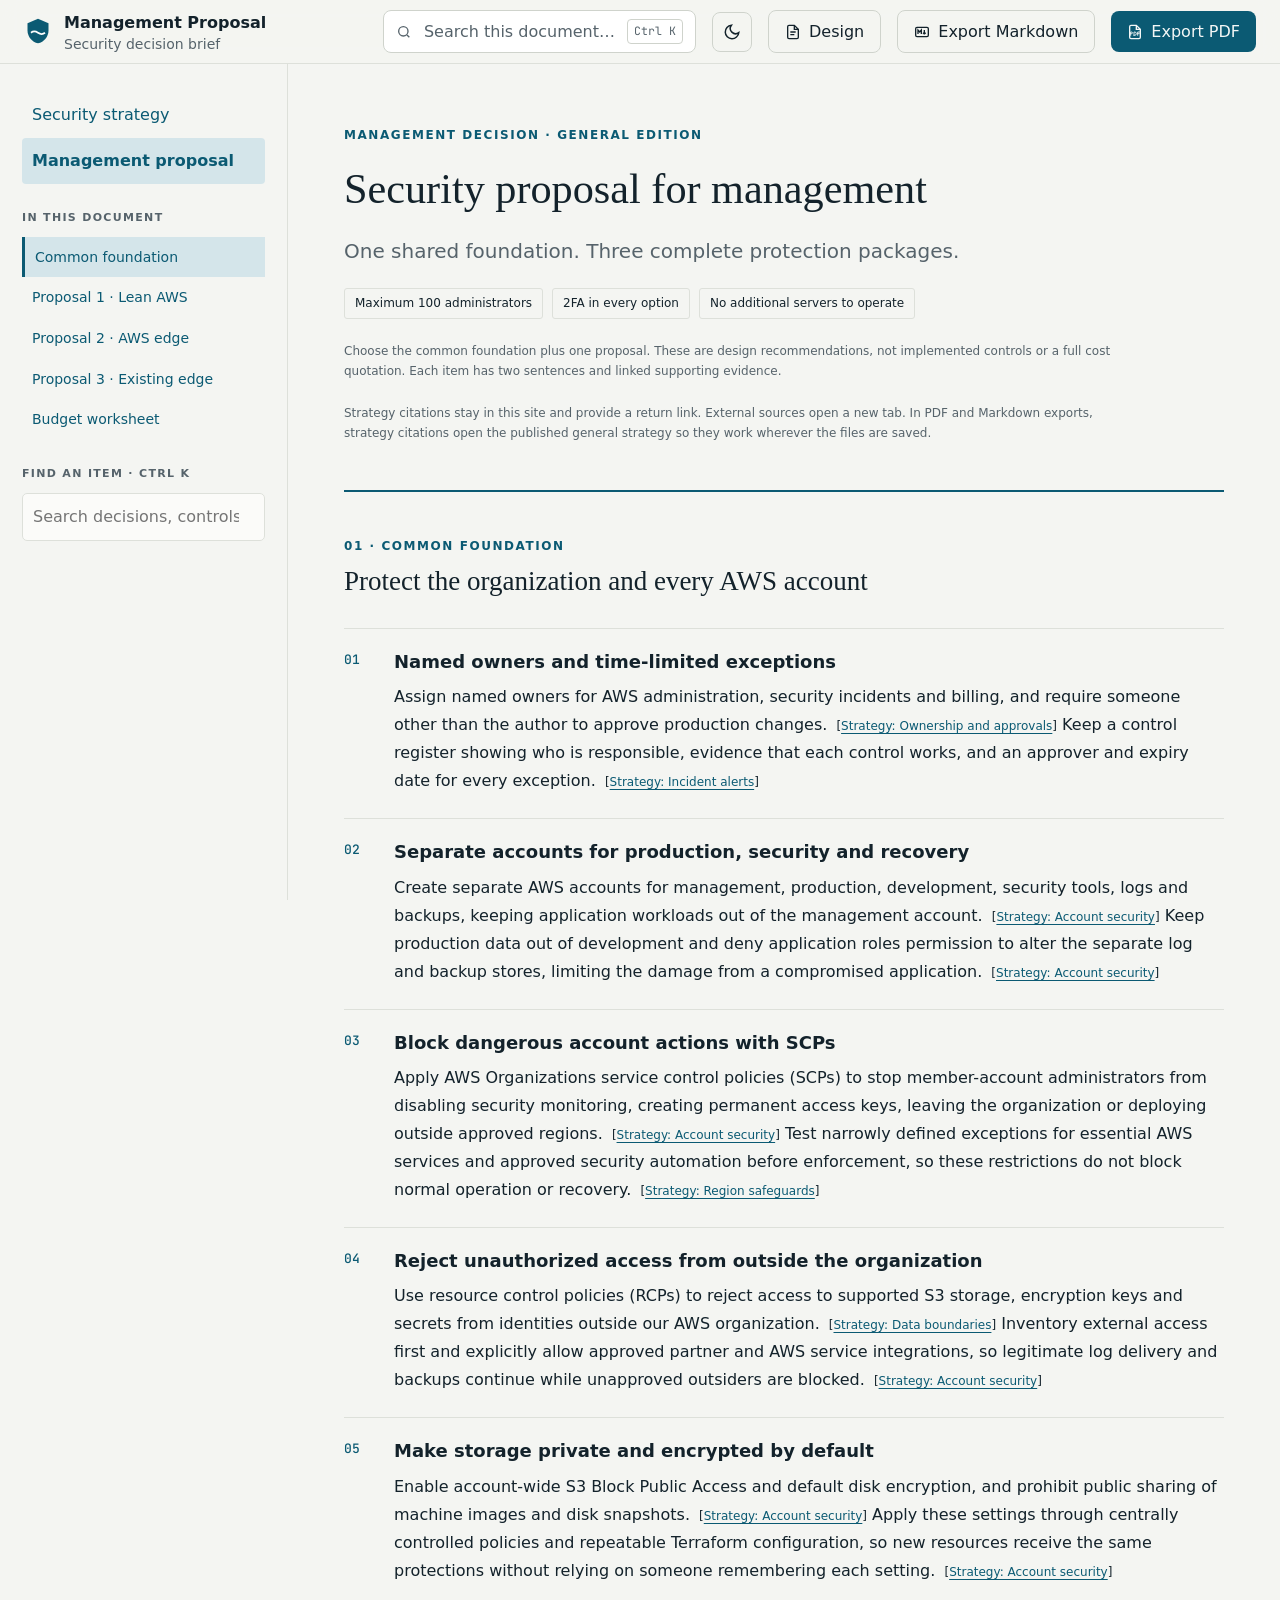
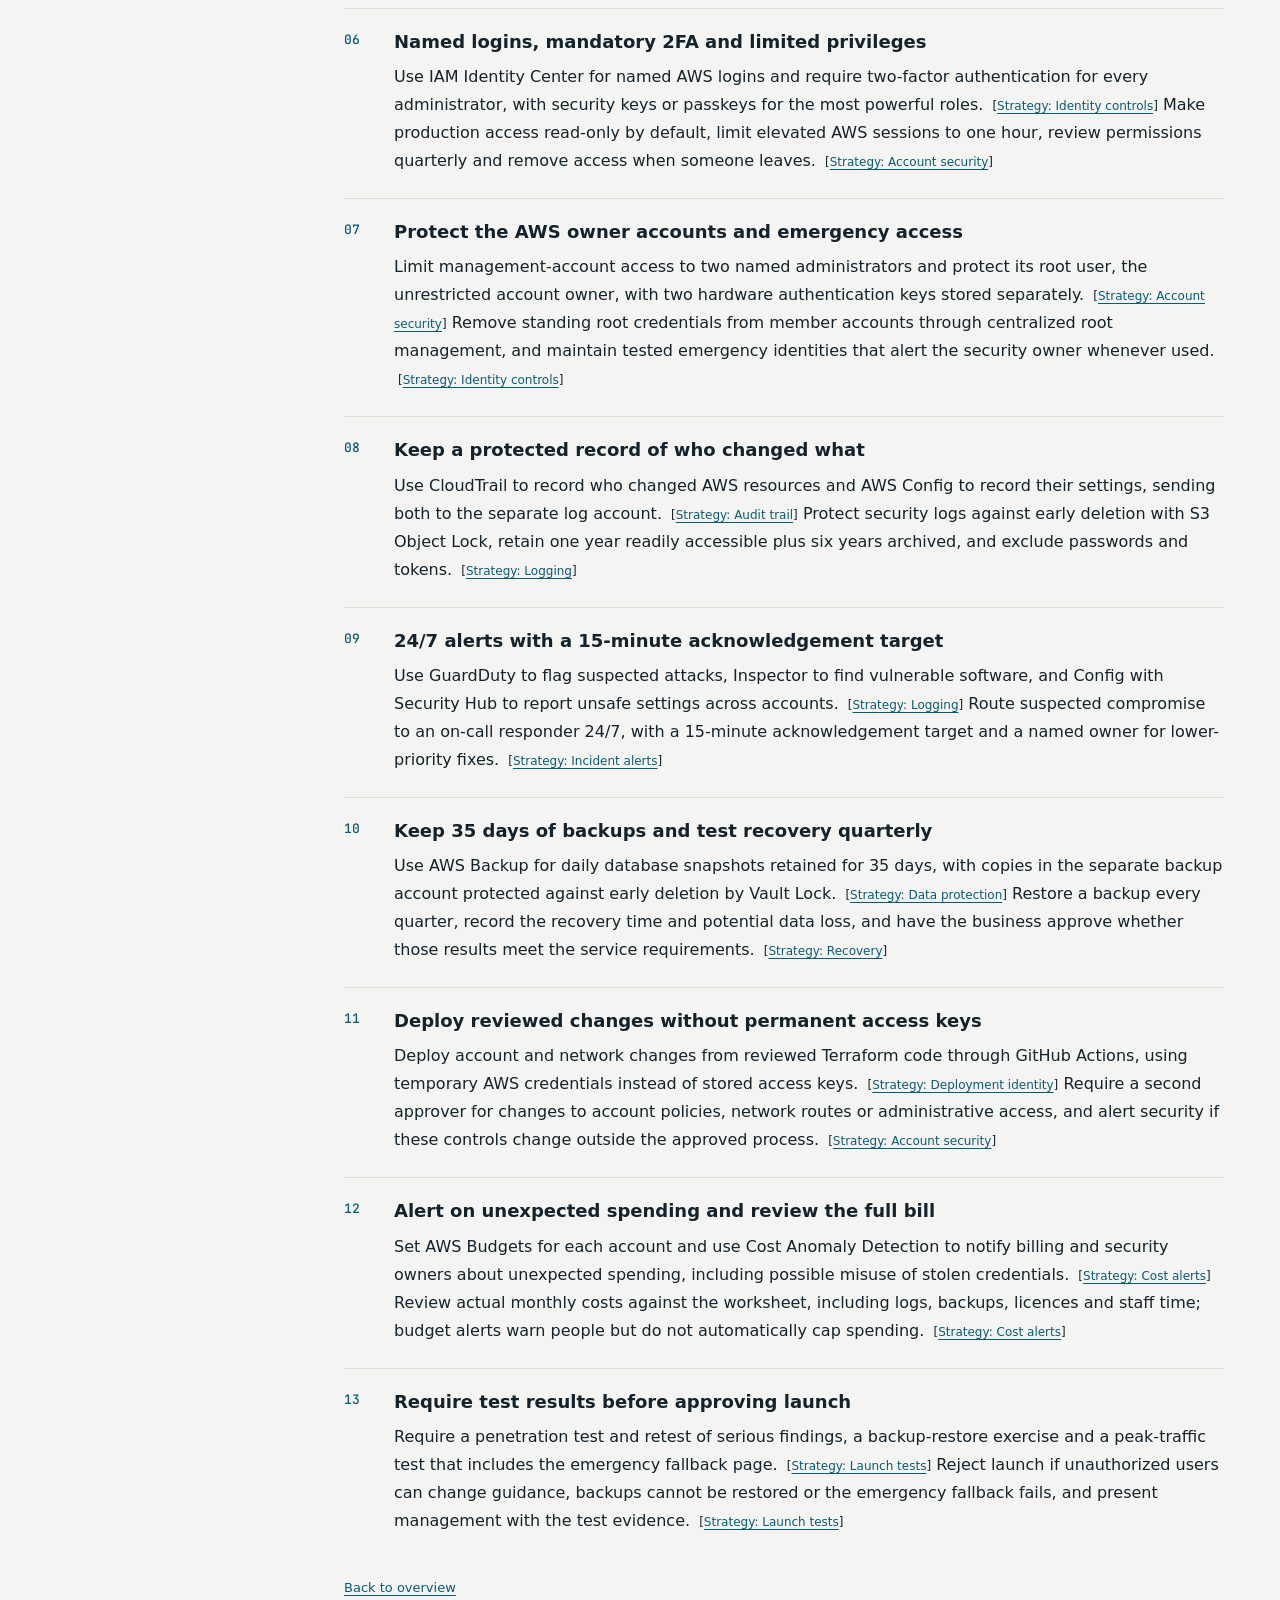
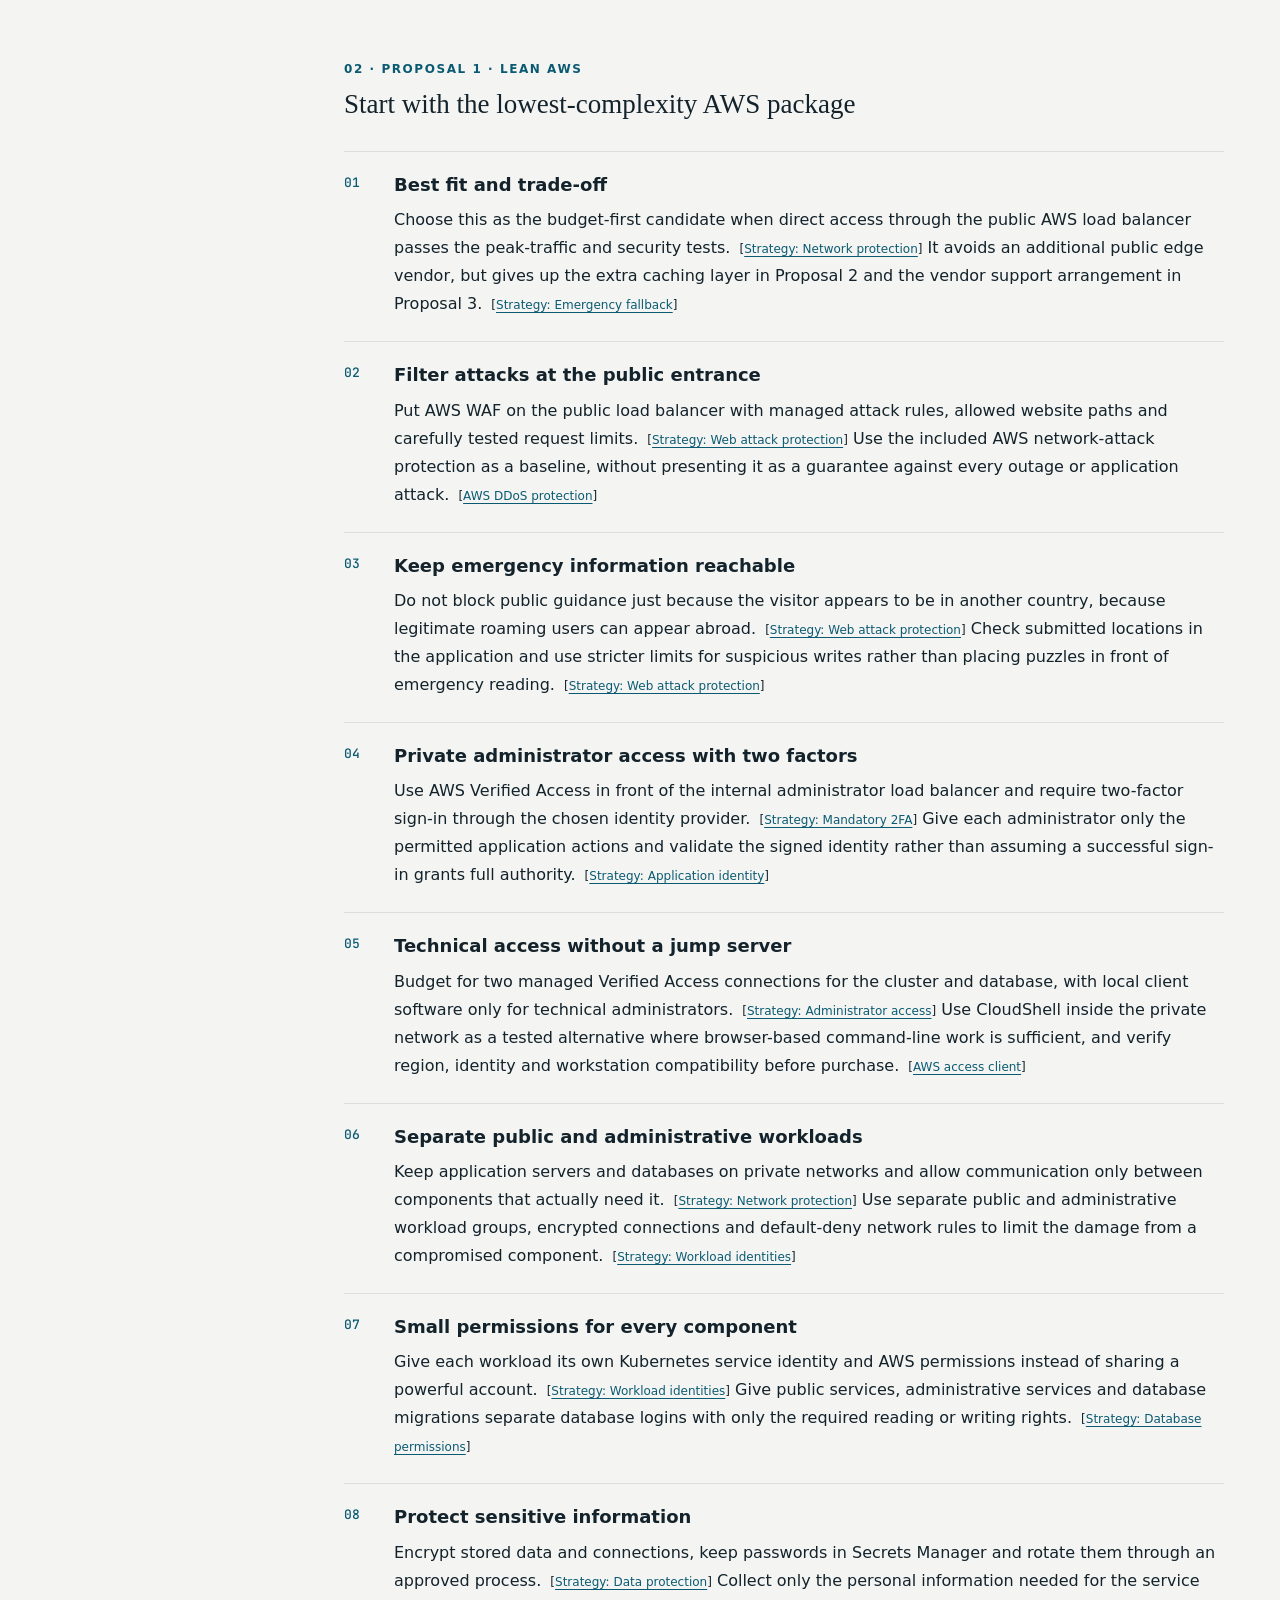
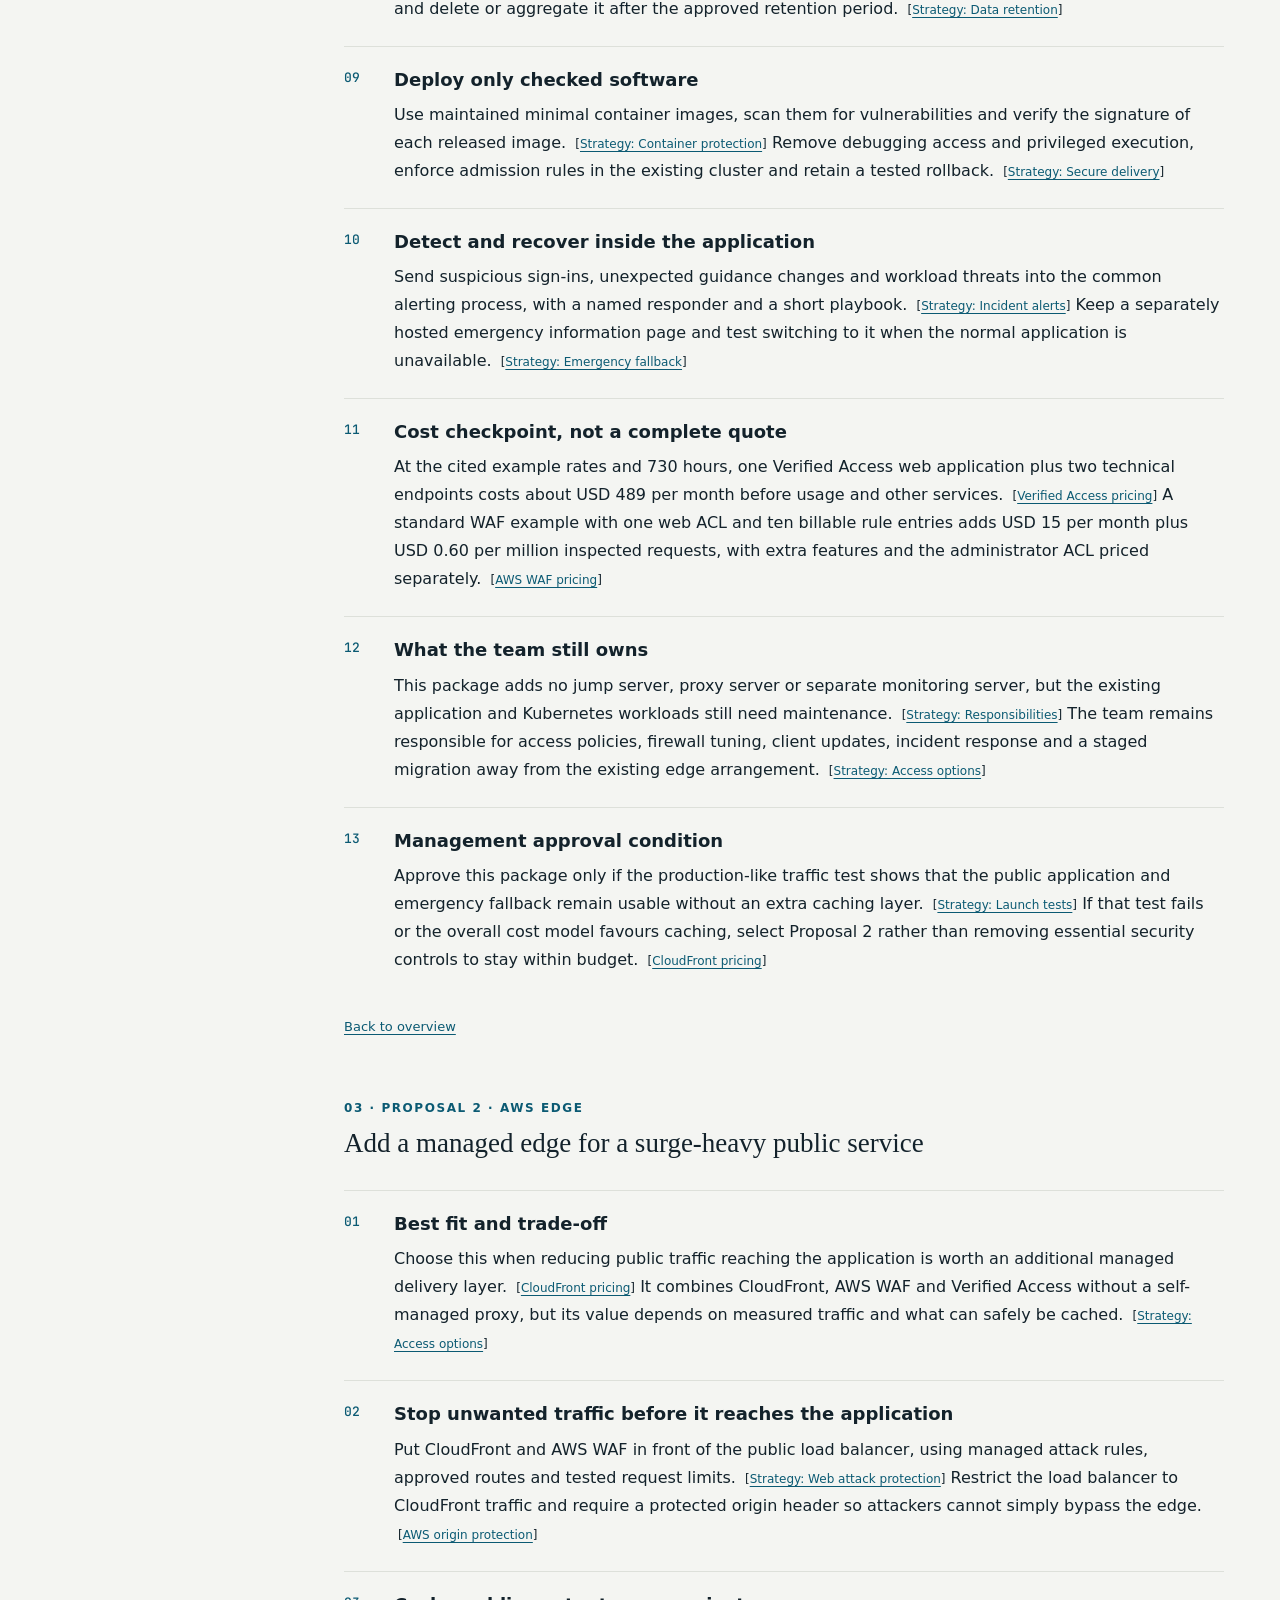
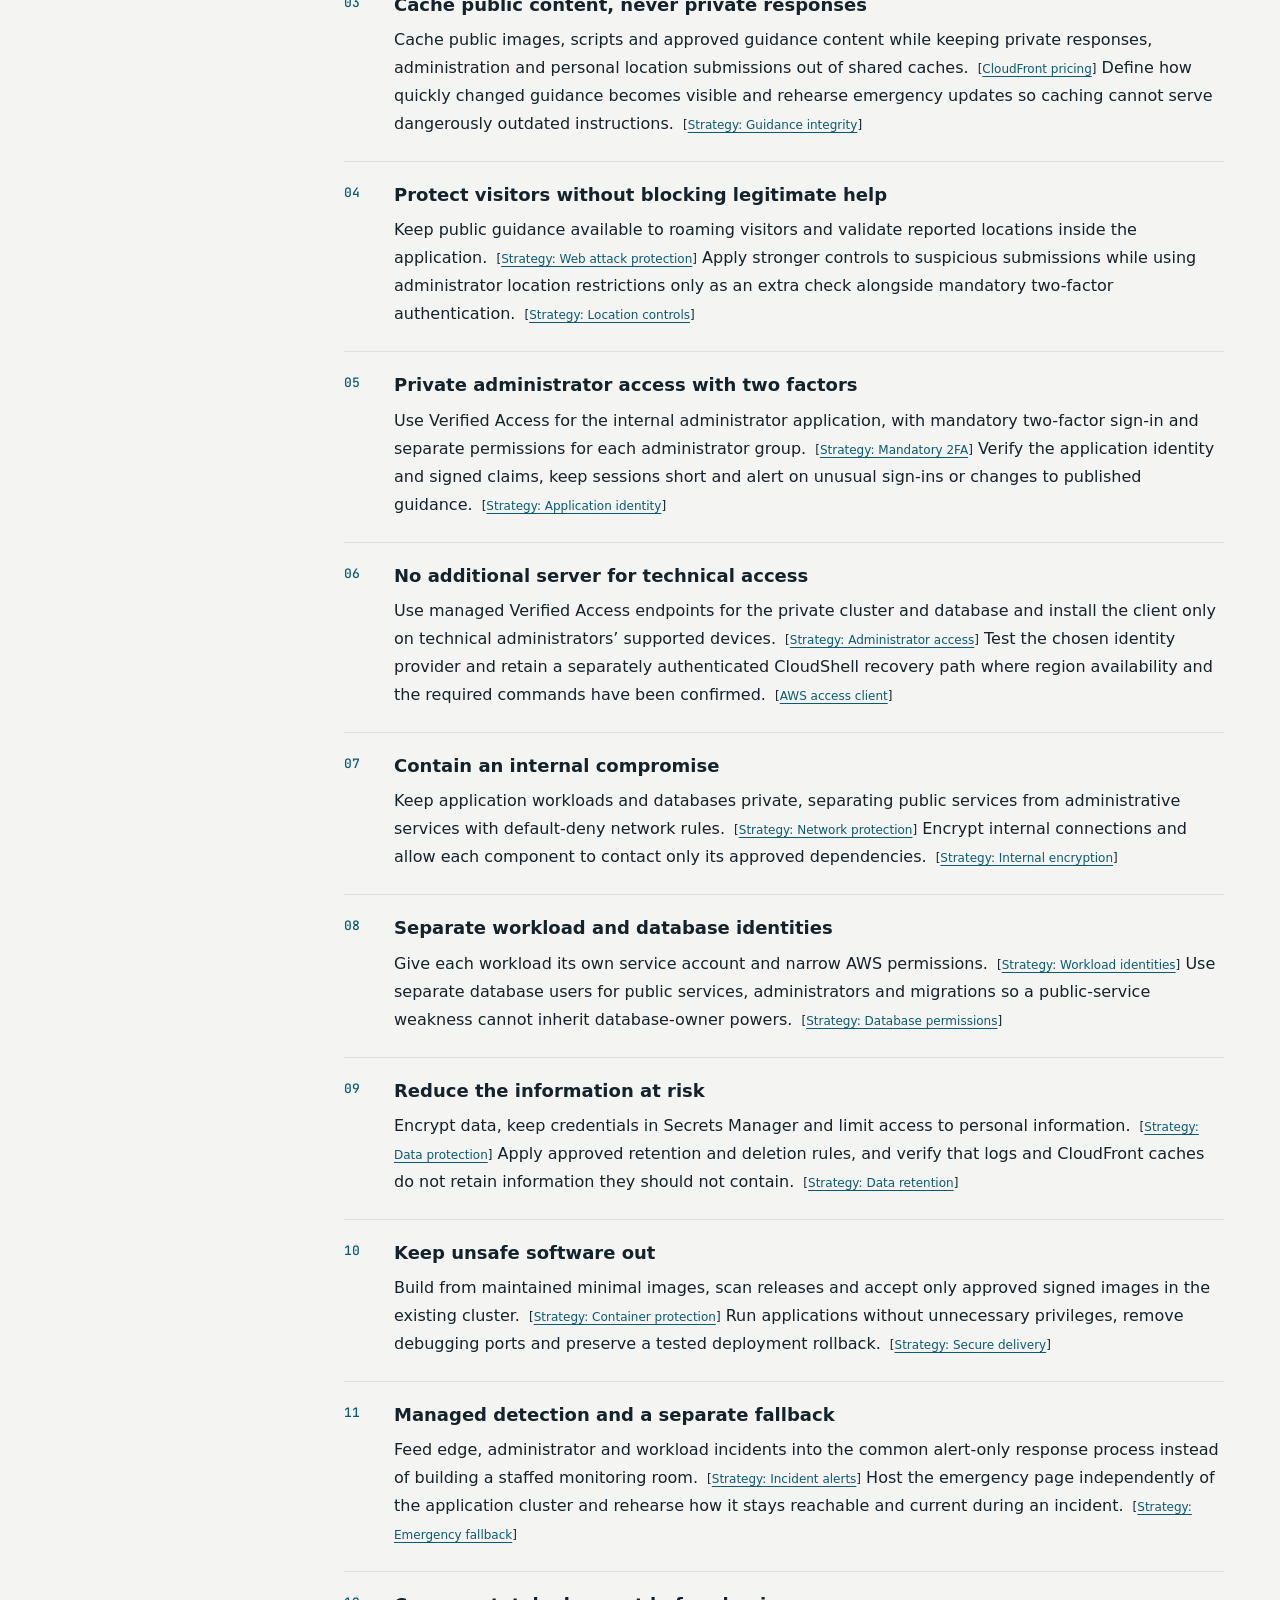
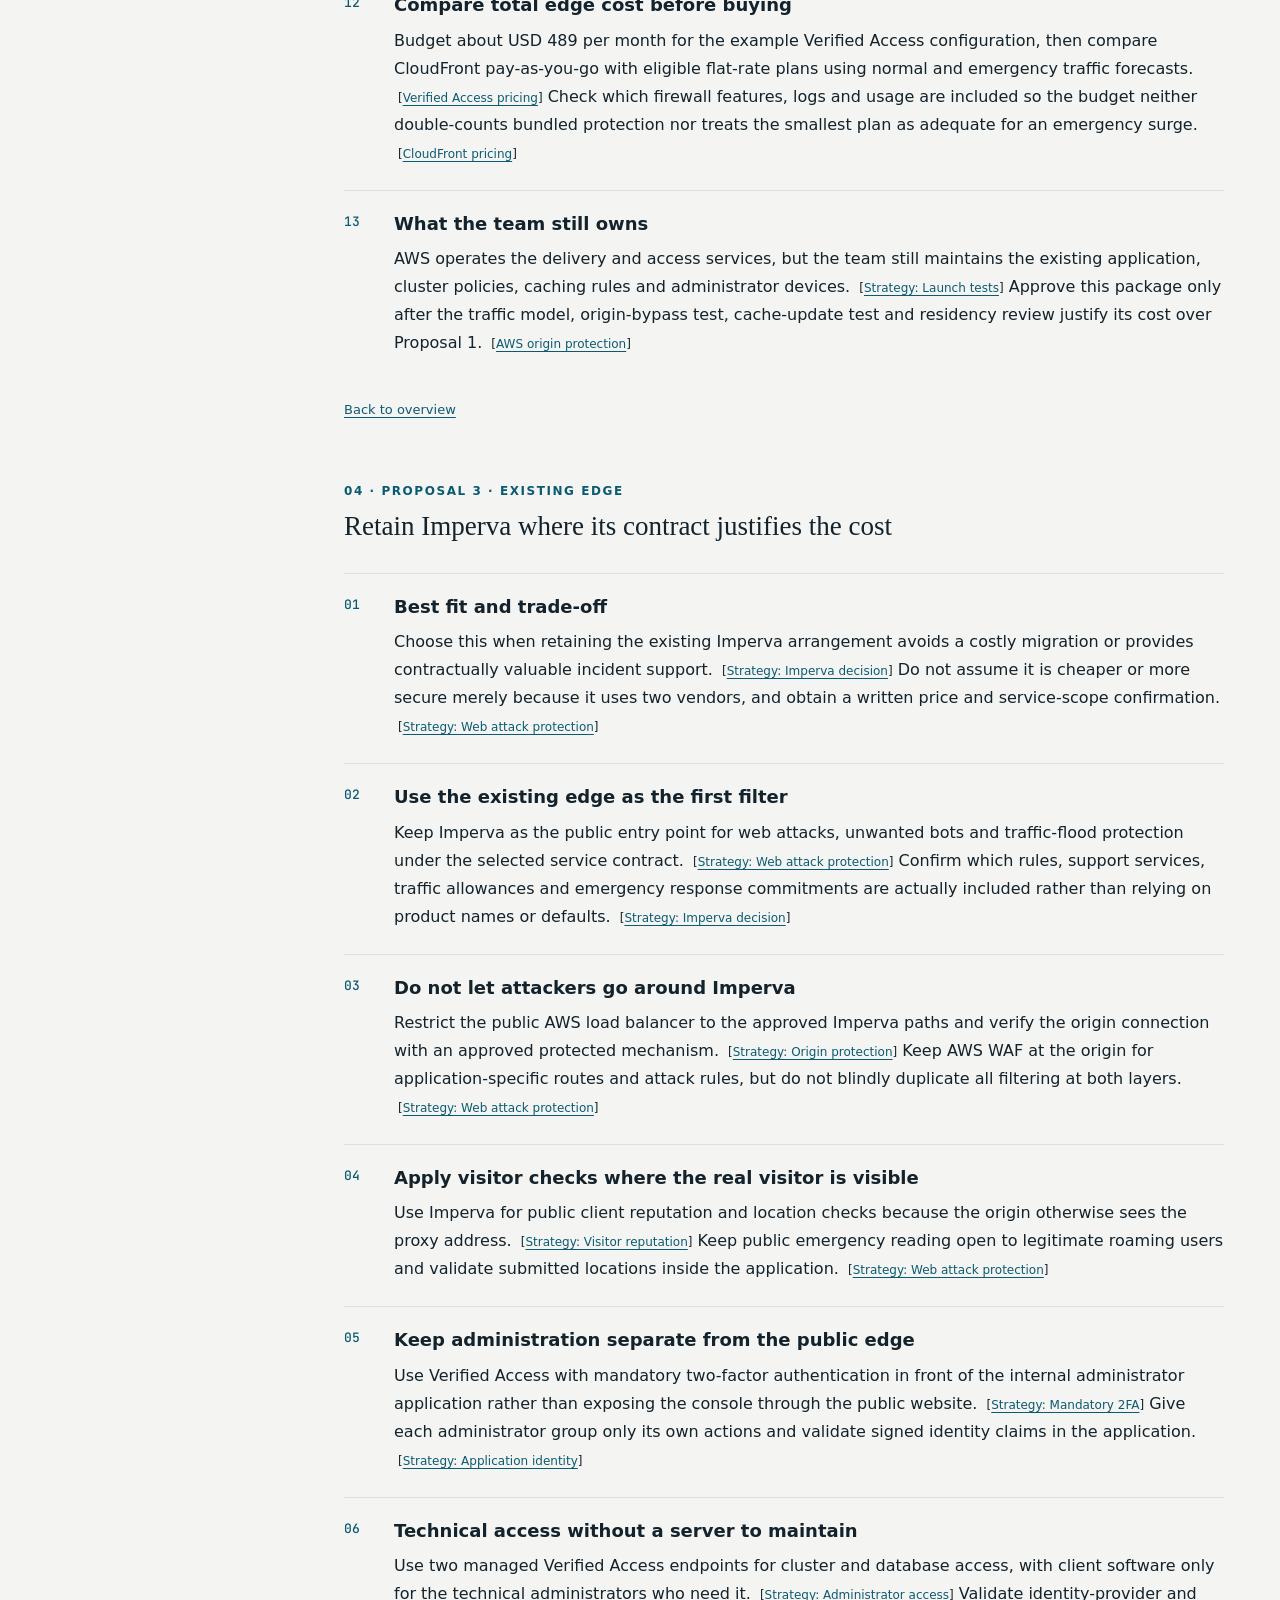
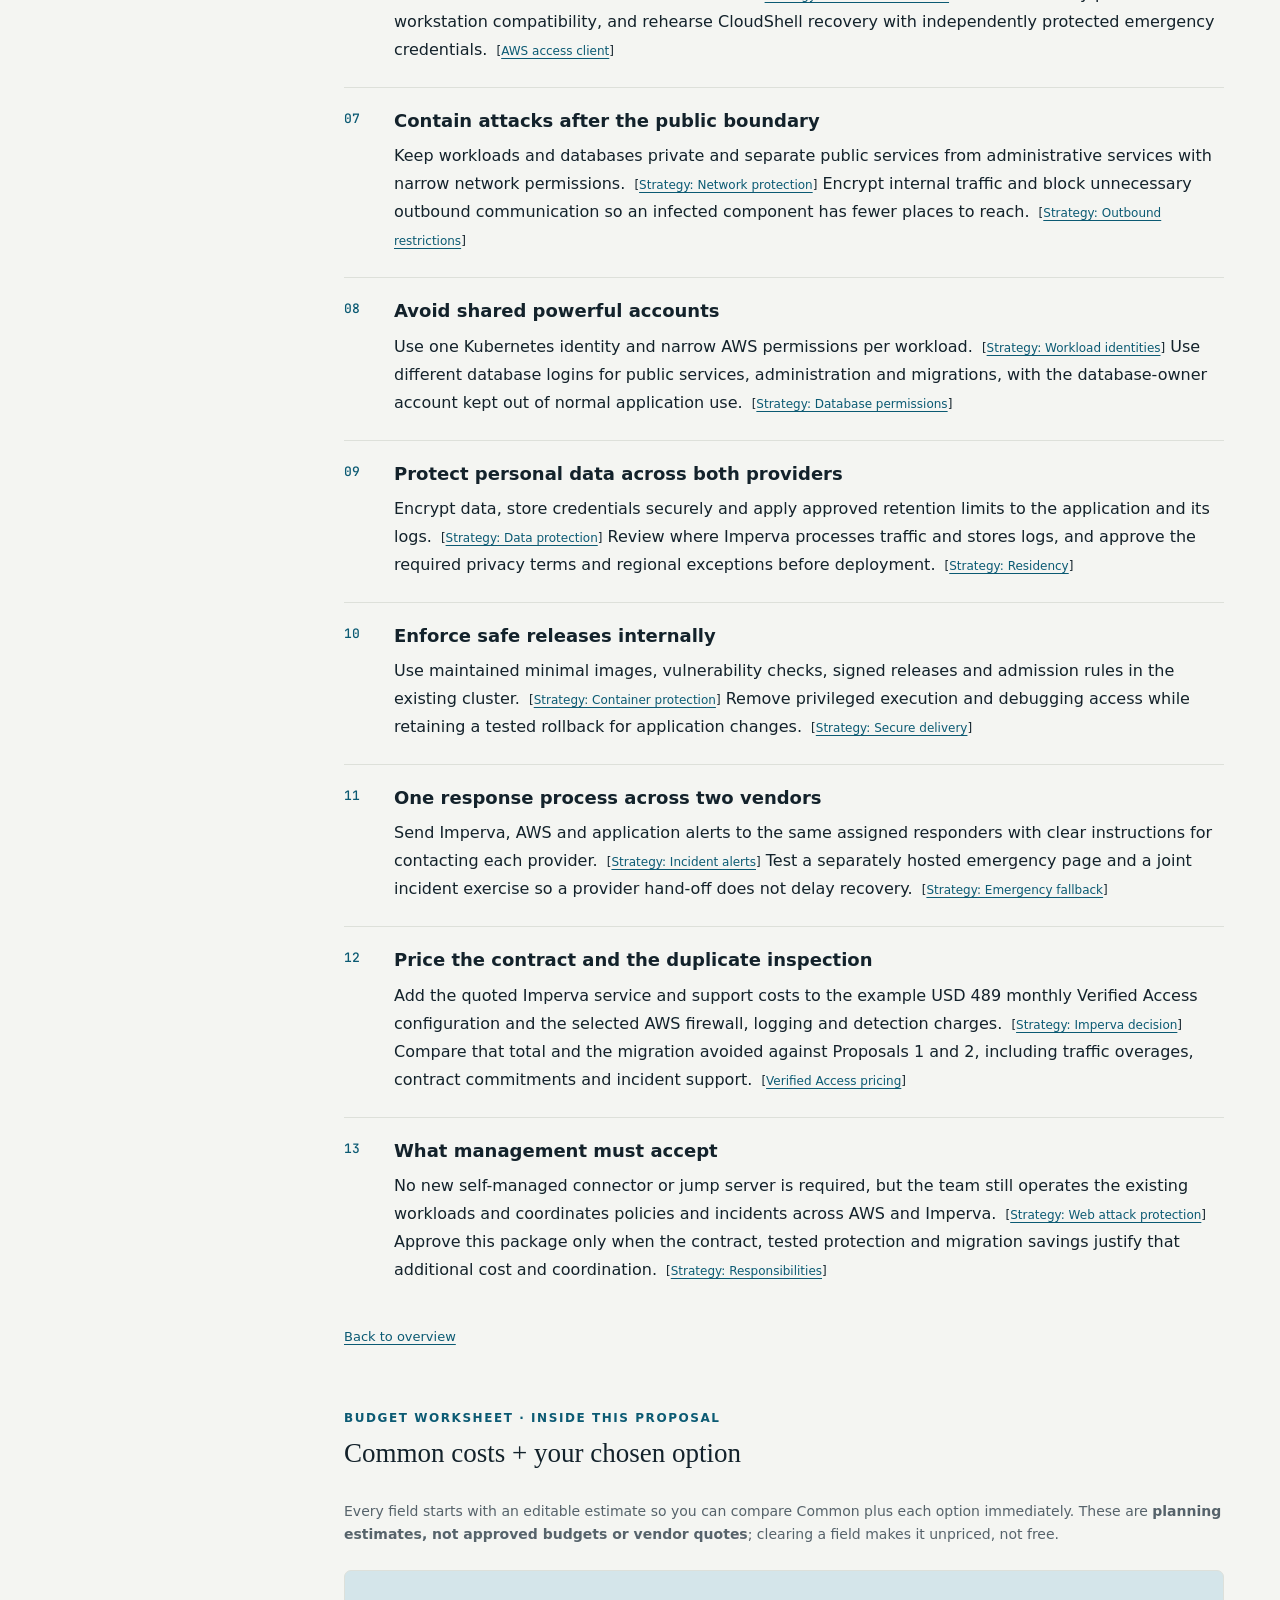
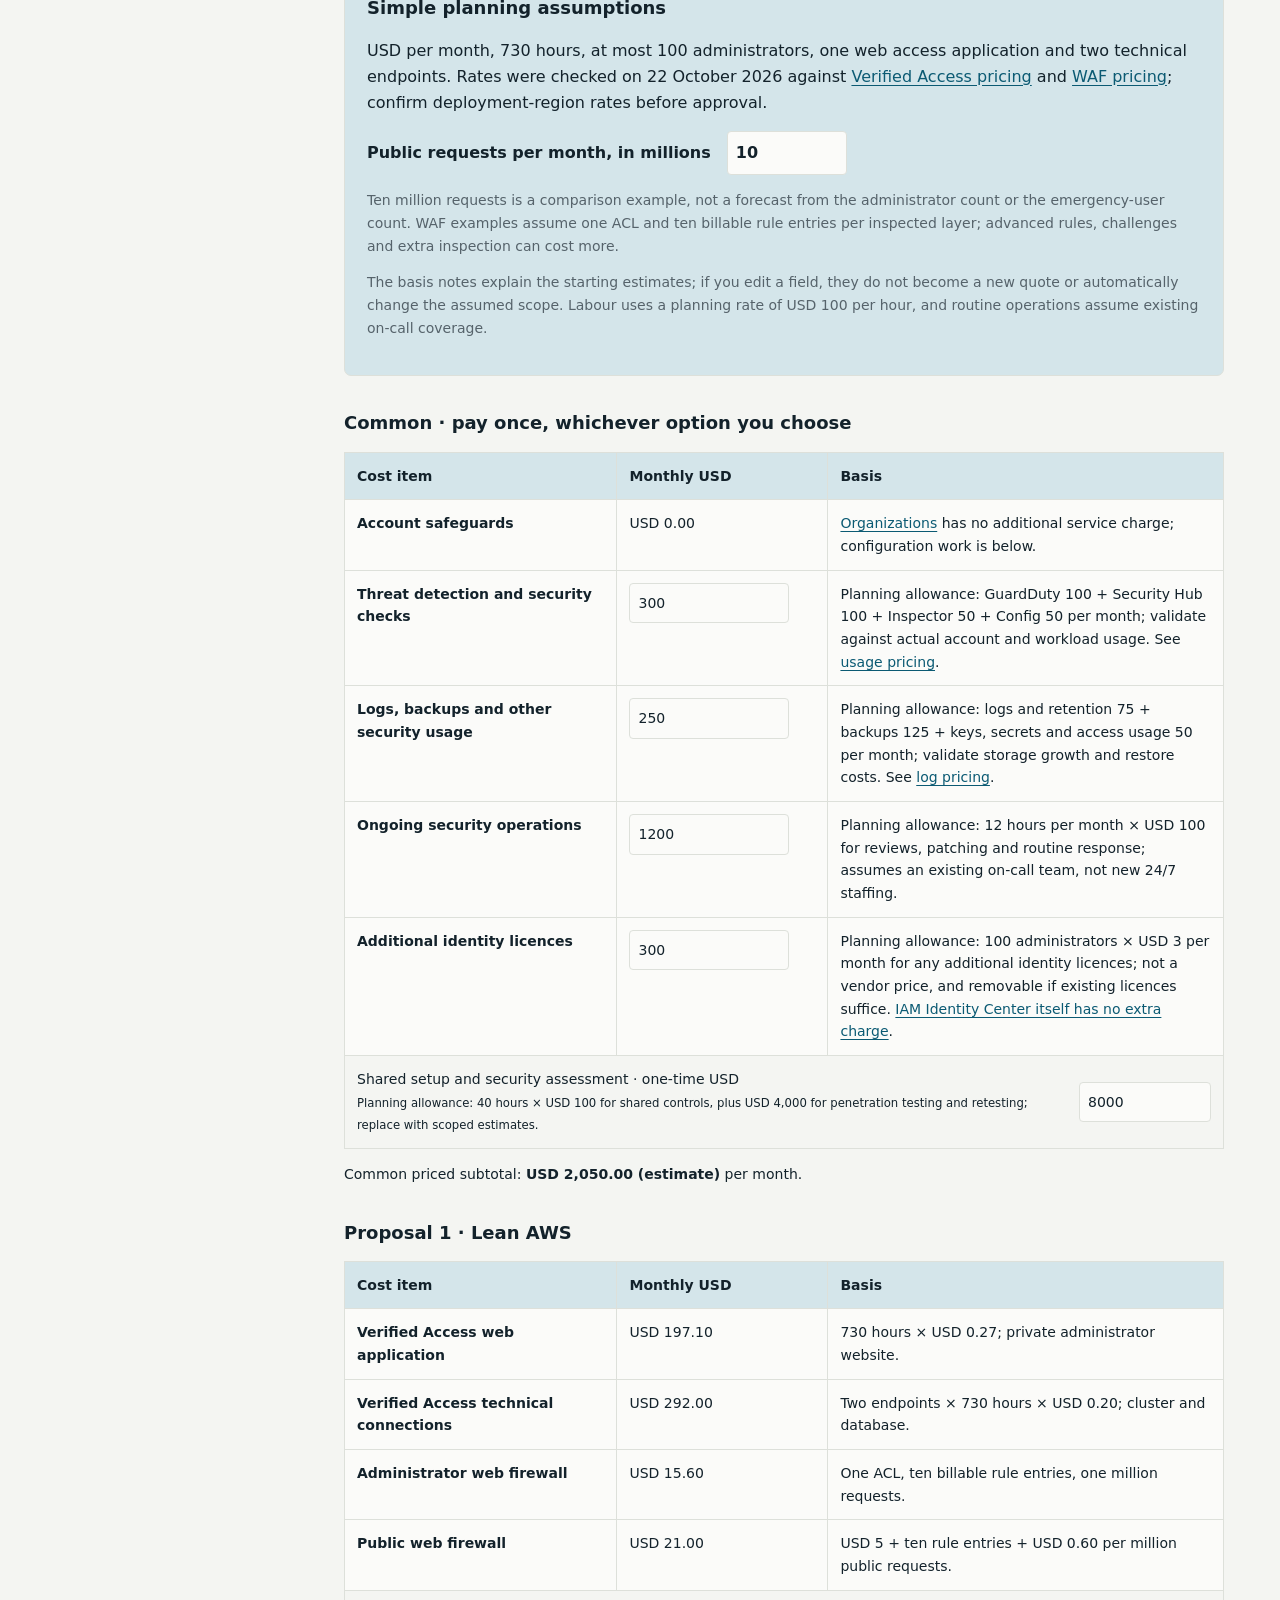
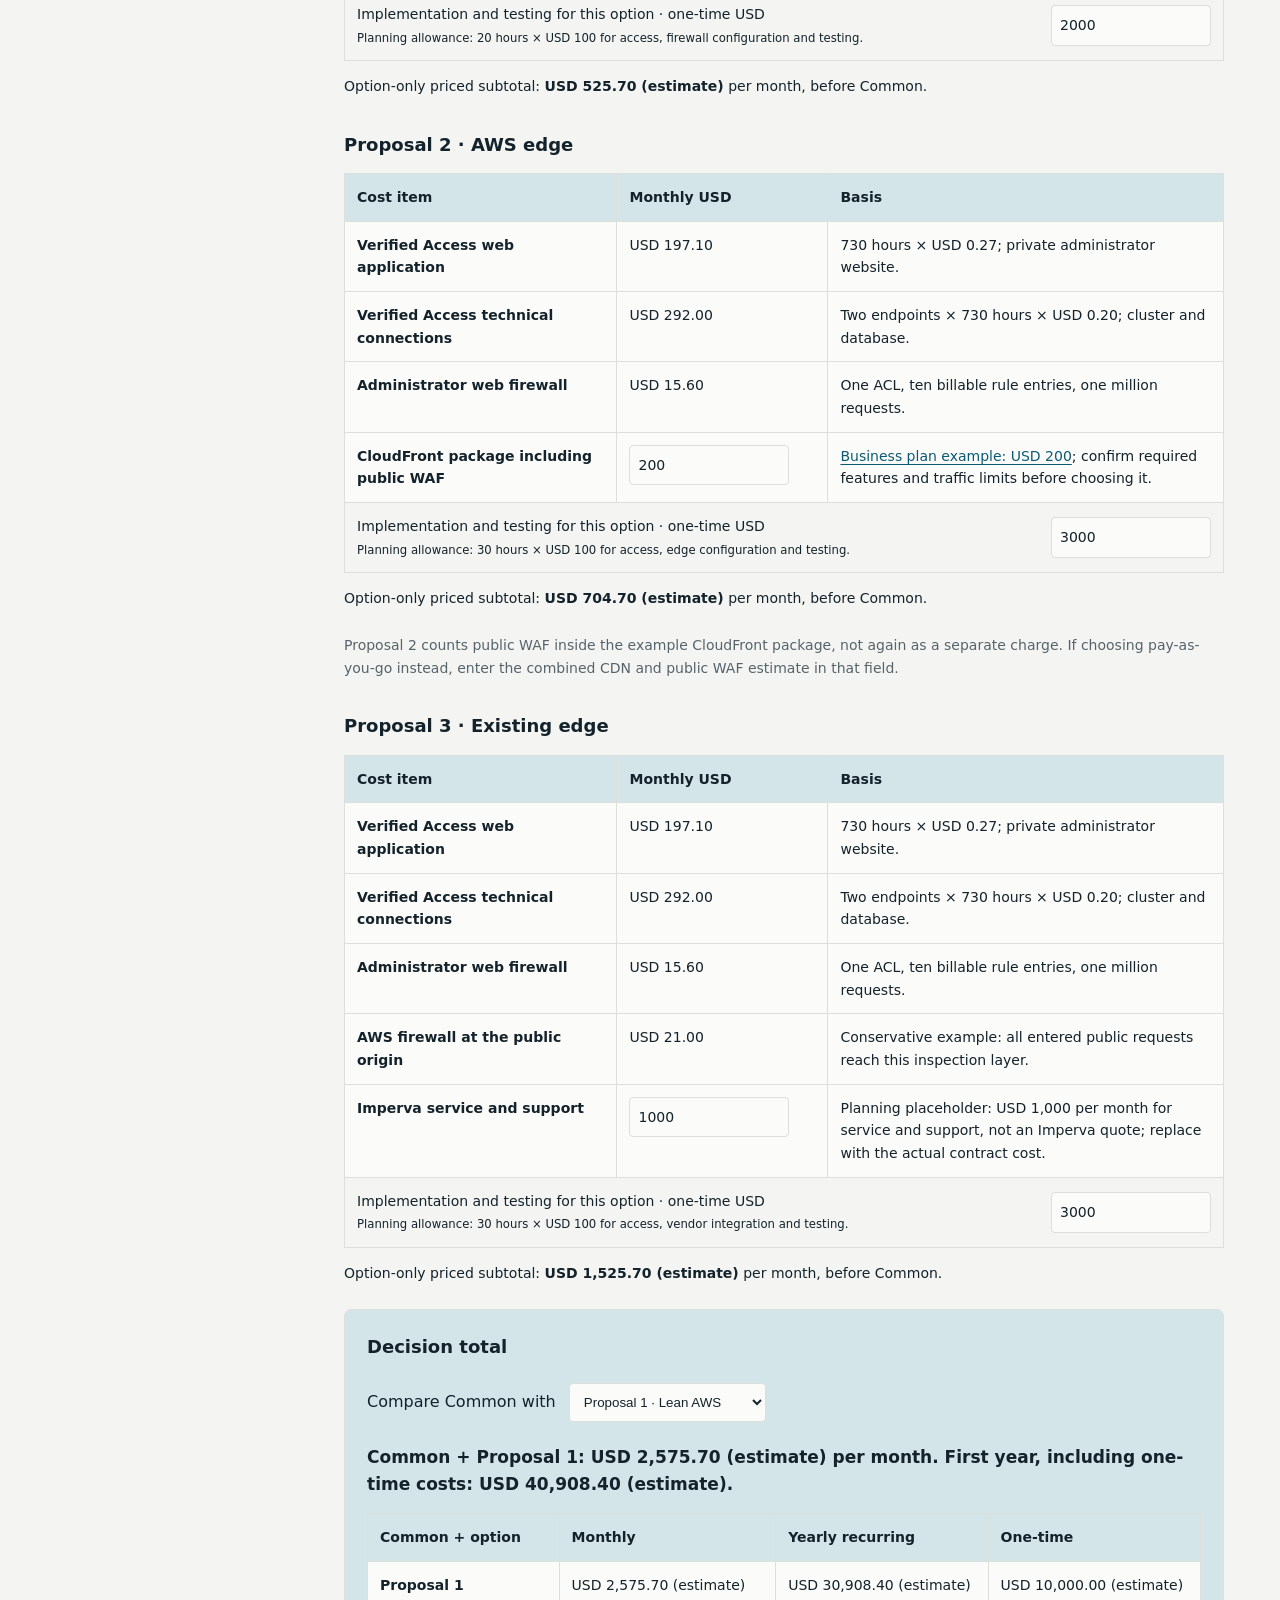
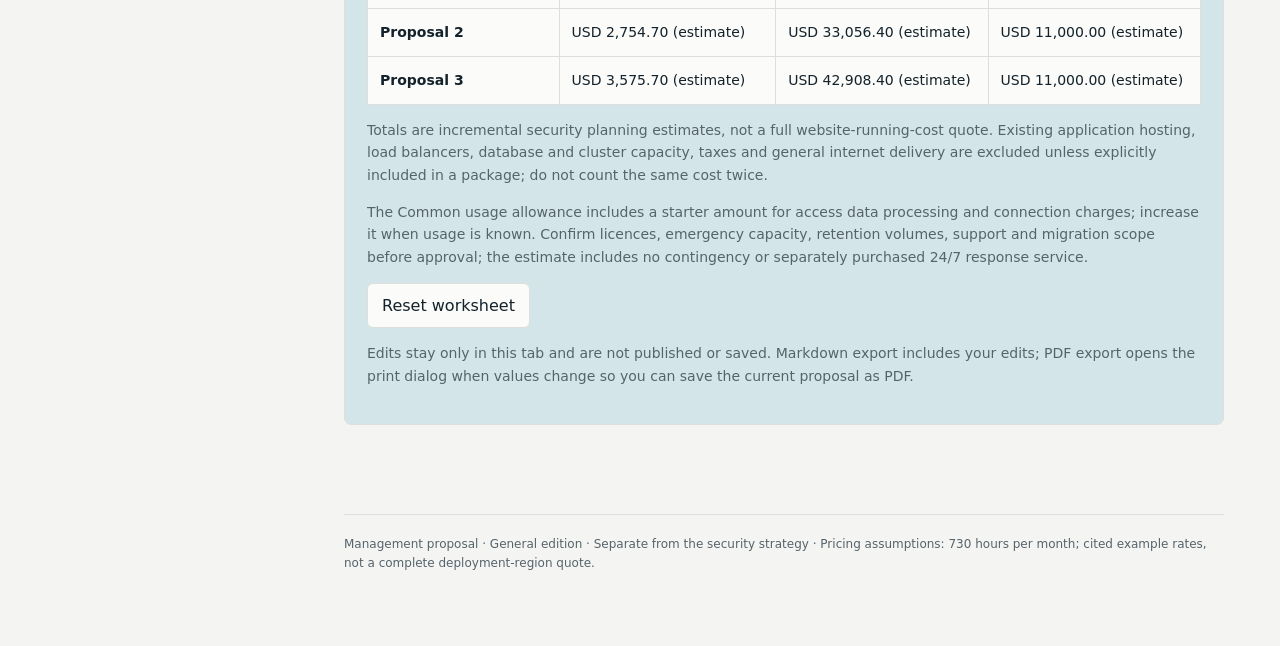
==== proposal/index.html @ 5832669b "Publish management proposal (build 8)" ====
<!doctype html><html lang="en" data-theme="light"><head><meta charset="utf-8"><meta name="viewport" content="width=device-width,initial-scale=1"><title>Security proposal for management</title><meta name="description" content="One shared foundation. Three complete protection packages."><link rel="stylesheet" href="styles.css?v=6"><link rel="stylesheet" href="toolbar.css?v=2"></head><body>
<header class="topbar document-toolbar">
  <button class="icon-btn menu-btn" id="menuBtn" aria-label="Open navigation" aria-expanded="false" aria-controls="sidebar"><svg viewBox="0 0 24 24" fill="none" stroke="currentColor" stroke-width="2" aria-hidden="true" focusable="false"><path d="M4 7h16M4 12h16M4 17h16"/></svg></button>
  <a href="#top" class="brand" aria-label="Management Proposal home"><svg viewBox="0 0 32 32" aria-hidden="true" focusable="false"><path d="M16 2 4 7v8c0 7.5 5.1 13.4 12 15 6.9-1.6 12-7.5 12-15V7z" fill="currentColor"/><path d="M8 18c2.5-2 5-2 8 0s5.5 2 8 0" stroke="#fff" stroke-width="2" fill="none"/></svg><span class="name">Management Proposal<small>Security decision brief</small></span></a>
  <div class="spacer"></div>
  <button class="search-trigger" id="searchBtn" aria-label="Search document" title="Search document (Ctrl K)"><svg viewBox="0 0 24 24" fill="none" stroke="currentColor" stroke-width="2" aria-hidden="true" focusable="false"><circle cx="11" cy="11" r="7"/><path d="m20 20-3.5-3.5"/></svg><span class="label">Search this document…</span><span class="kbd">Ctrl K</span></button>
  <button class="icon-btn" id="themeBtn" aria-label="Switch to dark theme" title="Switch to dark theme"><svg viewBox="0 0 24 24" fill="none" stroke="currentColor" stroke-width="2" aria-hidden="true" focusable="false"><path d="M21 12.8A9 9 0 1 1 11.2 3a7 7 0 0 0 9.8 9.8z"/></svg></button>
  <a class="btn btn-ghost export-btn download" id="designBtn" href="../DESIGN.md" download="DESIGN.md" aria-label="Download design theme document" title="Download DESIGN.md"><svg viewBox="0 0 24 24" fill="none" stroke="currentColor" stroke-width="2" aria-hidden="true" focusable="false"><path d="M14 2H6a2 2 0 0 0-2 2v16a2 2 0 0 0 2 2h12a2 2 0 0 0 2-2V8zM14 2v6h6M8 12h8M8 16h6"/></svg><span class="label">Design</span></a>
  <a class="btn btn-ghost export-btn download" id="mdBtn" href="management-proposal.md" download="management-proposal.md" aria-label="Export Markdown" title="Export Markdown"><svg viewBox="0 0 24 24" fill="none" stroke="currentColor" stroke-width="2" aria-hidden="true" focusable="false"><rect x="2.5" y="5" width="19" height="14" rx="2"/><path d="M6 15V9l2.5 3L11 9v6M15.5 9v6m0 0-2-2m2 2 2-2"/></svg><span class="label">Export Markdown</span></a>
  <a class="btn btn-primary export-btn download" id="pdfBtn" href="management-proposal.pdf" download="management-proposal.pdf" aria-label="Export PDF" title="Export PDF"><svg viewBox="0 0 24 24" fill="none" stroke="currentColor" stroke-width="2" aria-hidden="true" focusable="false"><path d="M14 2H6a2 2 0 0 0-2 2v16a2 2 0 0 0 2 2h12a2 2 0 0 0 2-2V8zM14 2v6h6"/><path stroke-width="1.35" stroke-linecap="round" stroke-linejoin="round" d="M5.5 17v-5h1.4a1.25 1.25 0 0 1 0 2.5H5.5M10.5 17v-5h1a2.5 2.5 0 0 1 0 5h-1M16 17v-5h3M16 14.5h2.5"/></svg><span class="label">Export PDF</span></a>
</header>
<div class="layout"><nav id="sidebar" class="sidebar" aria-label="Document navigation"><div class="doc-menu"><a href="../index.html">Security strategy</a><a href="index.html" aria-current="page">Management proposal</a></div><div class="small-label">In this document</div><div class="contents"><a href="#common">Common foundation</a><a href="#proposal-1">Proposal 1 · Lean AWS</a><a href="#proposal-2">Proposal 2 · AWS edge</a><a href="#proposal-3">Proposal 3 · Existing edge</a><a href="#budget">Budget worksheet</a></div><div class="small-label">Find an item · Ctrl K</div><input id="search" type="search" aria-label="Search proposal" placeholder="Search decisions, controls…"><div id="searchStatus" role="status"></div><ul id="results" class="search-results"></ul></nav>
<main id="top"><section class="cover"><div class="eyebrow">Management decision · General edition</div><h1>Security proposal for management</h1><p class="lede">One shared foundation. Three complete protection packages.</p><div class="facts"><span>Maximum 100 administrators</span><span>2FA in every option</span><span>No additional servers to operate</span></div><p class="export-note">Choose the common foundation plus one proposal. These are design recommendations, not implemented controls or a full cost quotation. Each item has two sentences and linked supporting evidence.</p><p class="export-note">Strategy citations stay in this site and provide a return link. External sources open a new tab. In PDF and Markdown exports, strategy citations open the published general strategy so they work wherever the files are saved.</p></section><section class="print-only" id="contents"><h2>Contents</h2><a href="#common">Common foundation</a><a href="#proposal-1">Proposal 1 · Lean AWS</a><a href="#proposal-2">Proposal 2 · AWS edge</a><a href="#proposal-3">Proposal 3 · Existing edge</a><a href="#budget">Budget worksheet</a></section><section class="section" id="common"><div class="eyebrow">01 · Common foundation</div><h2>Protect the organization and every AWS account</h2><ul class="item-list"><li class="item" id="common-decision"><h3>Named owners and time-limited exceptions</h3><p>Assign named owners for AWS administration, security incidents and billing, and require someone other than the author to approve production changes. <span class="citations">[<a href="../index.html?from=proposal&amp;item=common-decision#d-foundations" data-strategy="d-foundations">Strategy: Ownership and approvals</a>]</span> Keep a control register showing who is responsible, evidence that each control works, and an approver and expiry date for every exception. <span class="citations">[<a href="../index.html?from=proposal&amp;item=common-decision#dd-alerts" data-strategy="dd-alerts">Strategy: Incident alerts</a>]</span></p></li><li class="item" id="common-accounts"><h3>Separate accounts for production, security and recovery</h3><p>Create separate AWS accounts for management, production, development, security tools, logs and backups, keeping application workloads out of the management account. <span class="citations">[<a href="../index.html?from=proposal&amp;item=common-accounts#dd-org" data-strategy="dd-org">Strategy: Account security</a>]</span> Keep production data out of development and deny application roles permission to alter the separate log and backup stores, limiting the damage from a compromised application. <span class="citations">[<a href="../index.html?from=proposal&amp;item=common-accounts#dd-org" data-strategy="dd-org">Strategy: Account security</a>]</span></p></li><li class="item" id="common-guardrails"><h3>Block dangerous account actions with SCPs</h3><p>Apply AWS Organizations service control policies (SCPs) to stop member-account administrators from disabling security monitoring, creating permanent access keys, leaving the organization or deploying outside approved regions. <span class="citations">[<a href="../index.html?from=proposal&amp;item=common-guardrails#dd-org" data-strategy="dd-org">Strategy: Account security</a>]</span> Test narrowly defined exceptions for essential AWS services and approved security automation before enforcement, so these restrictions do not block normal operation or recovery. <span class="citations">[<a href="../index.html?from=proposal&amp;item=common-guardrails#gp-02" data-strategy="gp-02">Strategy: Region safeguards</a>]</span></p></li><li class="item" id="common-perimeter"><h3>Reject unauthorized access from outside the organization</h3><p>Use resource control policies (RCPs) to reject access to supported S3 storage, encryption keys and secrets from identities outside our AWS organization. <span class="citations">[<a href="../index.html?from=proposal&amp;item=common-perimeter#gp-12" data-strategy="gp-12">Strategy: Data boundaries</a>]</span> Inventory external access first and explicitly allow approved partner and AWS service integrations, so legitimate log delivery and backups continue while unapproved outsiders are blocked. <span class="citations">[<a href="../index.html?from=proposal&amp;item=common-perimeter#dd-org" data-strategy="dd-org">Strategy: Account security</a>]</span></p></li><li class="item" id="common-defaults"><h3>Make storage private and encrypted by default</h3><p>Enable account-wide S3 Block Public Access and default disk encryption, and prohibit public sharing of machine images and disk snapshots. <span class="citations">[<a href="../index.html?from=proposal&amp;item=common-defaults#dd-org" data-strategy="dd-org">Strategy: Account security</a>]</span> Apply these settings through centrally controlled policies and repeatable Terraform configuration, so new resources receive the same protections without relying on someone remembering each setting. <span class="citations">[<a href="../index.html?from=proposal&amp;item=common-defaults#dd-org" data-strategy="dd-org">Strategy: Account security</a>]</span></p></li><li class="item" id="common-identity"><h3>Named logins, mandatory 2FA and limited privileges</h3><p>Use IAM Identity Center for named AWS logins and require two-factor authentication for every administrator, with security keys or passkeys for the most powerful roles. <span class="citations">[<a href="../index.html?from=proposal&amp;item=common-identity#d-iam" data-strategy="d-iam">Strategy: Identity controls</a>]</span> Make production access read-only by default, limit elevated AWS sessions to one hour, review permissions quarterly and remove access when someone leaves. <span class="citations">[<a href="../index.html?from=proposal&amp;item=common-identity#dd-org" data-strategy="dd-org">Strategy: Account security</a>]</span></p></li><li class="item" id="common-root"><h3>Protect the AWS owner accounts and emergency access</h3><p>Limit management-account access to two named administrators and protect its root user, the unrestricted account owner, with two hardware authentication keys stored separately. <span class="citations">[<a href="../index.html?from=proposal&amp;item=common-root#dd-org" data-strategy="dd-org">Strategy: Account security</a>]</span> Remove standing root credentials from member accounts through centralized root management, and maintain tested emergency identities that alert the security owner whenever used. <span class="citations">[<a href="../index.html?from=proposal&amp;item=common-root#d-iam" data-strategy="d-iam">Strategy: Identity controls</a>]</span></p></li><li class="item" id="common-records"><h3>Keep a protected record of who changed what</h3><p>Use CloudTrail to record who changed AWS resources and AWS Config to record their settings, sending both to the separate log account. <span class="citations">[<a href="../index.html?from=proposal&amp;item=common-records#ab-01" data-strategy="ab-01">Strategy: Audit trail</a>]</span> Protect security logs against early deletion with S3 Object Lock, retain one year readily accessible plus six years archived, and exclude passwords and tokens. <span class="citations">[<a href="../index.html?from=proposal&amp;item=common-records#d-detect" data-strategy="d-detect">Strategy: Logging</a>]</span></p></li><li class="item" id="common-detection"><h3>24/7 alerts with a 15-minute acknowledgement target</h3><p>Use GuardDuty to flag suspected attacks, Inspector to find vulnerable software, and Config with Security Hub to report unsafe settings across accounts. <span class="citations">[<a href="../index.html?from=proposal&amp;item=common-detection#d-detect" data-strategy="d-detect">Strategy: Logging</a>]</span> Route suspected compromise to an on-call responder 24/7, with a 15-minute acknowledgement target and a named owner for lower-priority fixes. <span class="citations">[<a href="../index.html?from=proposal&amp;item=common-detection#dd-alerts" data-strategy="dd-alerts">Strategy: Incident alerts</a>]</span></p></li><li class="item" id="common-recovery"><h3>Keep 35 days of backups and test recovery quarterly</h3><p>Use AWS Backup for daily database snapshots retained for 35 days, with copies in the separate backup account protected against early deletion by Vault Lock. <span class="citations">[<a href="../index.html?from=proposal&amp;item=common-recovery#d-data" data-strategy="d-data">Strategy: Data protection</a>]</span> Restore a backup every quarter, record the recovery time and potential data loss, and have the business approve whether those results meet the service requirements. <span class="citations">[<a href="../index.html?from=proposal&amp;item=common-recovery#d-ir" data-strategy="d-ir">Strategy: Recovery</a>]</span></p></li><li class="item" id="common-delivery"><h3>Deploy reviewed changes without permanent access keys</h3><p>Deploy account and network changes from reviewed Terraform code through GitHub Actions, using temporary AWS credentials instead of stored access keys. <span class="citations">[<a href="../index.html?from=proposal&amp;item=common-delivery#ab-11" data-strategy="ab-11">Strategy: Deployment identity</a>]</span> Require a second approver for changes to account policies, network routes or administrative access, and alert security if these controls change outside the approved process. <span class="citations">[<a href="../index.html?from=proposal&amp;item=common-delivery#dd-org" data-strategy="dd-org">Strategy: Account security</a>]</span></p></li><li class="item" id="common-budget"><h3>Alert on unexpected spending and review the full bill</h3><p>Set AWS Budgets for each account and use Cost Anomaly Detection to notify billing and security owners about unexpected spending, including possible misuse of stolen credentials. <span class="citations">[<a href="../index.html?from=proposal&amp;item=common-budget#ab-10" data-strategy="ab-10">Strategy: Cost alerts</a>]</span> Review actual monthly costs against the worksheet, including logs, backups, licences and staff time; budget alerts warn people but do not automatically cap spending. <span class="citations">[<a href="../index.html?from=proposal&amp;item=common-budget#ab-10" data-strategy="ab-10">Strategy: Cost alerts</a>]</span></p></li><li class="item" id="common-approval"><h3>Require test results before approving launch</h3><p>Require a penetration test and retest of serious findings, a backup-restore exercise and a peak-traffic test that includes the emergency fallback page. <span class="citations">[<a href="../index.html?from=proposal&amp;item=common-approval#gates" data-strategy="gates">Strategy: Launch tests</a>]</span> Reject launch if unauthorized users can change guidance, backups cannot be restored or the emergency fallback fails, and present management with the test evidence. <span class="citations">[<a href="../index.html?from=proposal&amp;item=common-approval#gates" data-strategy="gates">Strategy: Launch tests</a>]</span></p></li></ul><a class="back-top" href="#top">Back to overview</a></section><section class="section" id="proposal-1"><div class="eyebrow">02 · Proposal 1 · Lean AWS</div><h2>Start with the lowest-complexity AWS package</h2><ul class="item-list"><li class="item" id="p1-fit"><h3>Best fit and trade-off</h3><p>Choose this as the budget-first candidate when direct access through the public AWS load balancer passes the peak-traffic and security tests. <span class="citations">[<a href="../index.html?from=proposal&amp;item=p1-fit#d-infra" data-strategy="d-infra">Strategy: Network protection</a>]</span> It avoids an additional public edge vendor, but gives up the extra caching layer in Proposal 2 and the vendor support arrangement in Proposal 3. <span class="citations">[<a href="../index.html?from=proposal&amp;item=p1-fit#ch-12" data-strategy="ch-12">Strategy: Emergency fallback</a>]</span></p></li><li class="item" id="p1-edge"><h3>Filter attacks at the public entrance</h3><p>Put AWS WAF on the public load balancer with managed attack rules, allowed website paths and carefully tested request limits. <span class="citations">[<a href="../index.html?from=proposal&amp;item=p1-edge#dd-waf" data-strategy="dd-waf">Strategy: Web attack protection</a>]</span> Use the included AWS network-attack protection as a baseline, without presenting it as a guarantee against every outage or application attack. <span class="citations">[<a href="https://docs.aws.amazon.com/waf/latest/developerguide/shield-chapter.html" target="_blank" rel="noopener noreferrer">AWS DDoS protection</a>]</span></p></li><li class="item" id="p1-location"><h3>Keep emergency information reachable</h3><p>Do not block public guidance just because the visitor appears to be in another country, because legitimate roaming users can appear abroad. <span class="citations">[<a href="../index.html?from=proposal&amp;item=p1-location#dd-waf" data-strategy="dd-waf">Strategy: Web attack protection</a>]</span> Check submitted locations in the application and use stricter limits for suspicious writes rather than placing puzzles in front of emergency reading. <span class="citations">[<a href="../index.html?from=proposal&amp;item=p1-location#dd-waf" data-strategy="dd-waf">Strategy: Web attack protection</a>]</span></p></li><li class="item" id="p1-admin"><h3>Private administrator access with two factors</h3><p>Use AWS Verified Access in front of the internal administrator load balancer and require two-factor sign-in through the chosen identity provider. <span class="citations">[<a href="../index.html?from=proposal&amp;item=p1-admin#hc-01" data-strategy="hc-01">Strategy: Mandatory 2FA</a>]</span> Give each administrator only the permitted application actions and validate the signed identity rather than assuming a successful sign-in grants full authority. <span class="citations">[<a href="../index.html?from=proposal&amp;item=p1-admin#hc-08" data-strategy="hc-08">Strategy: Application identity</a>]</span></p></li><li class="item" id="p1-engineering"><h3>Technical access without a jump server</h3><p>Budget for two managed Verified Access connections for the cluster and database, with local client software only for technical administrators. <span class="citations">[<a href="../index.html?from=proposal&amp;item=p1-engineering#dd-access-rec" data-strategy="dd-access-rec">Strategy: Administrator access</a>]</span> Use CloudShell inside the private network as a tested alternative where browser-based command-line work is sufficient, and verify region, identity and workstation compatibility before purchase. <span class="citations">[<a href="https://docs.aws.amazon.com/verified-access/latest/ug/connectivity-client.html" target="_blank" rel="noopener noreferrer">AWS access client</a>]</span></p></li><li class="item" id="p1-internal"><h3>Separate public and administrative workloads</h3><p>Keep application servers and databases on private networks and allow communication only between components that actually need it. <span class="citations">[<a href="../index.html?from=proposal&amp;item=p1-internal#d-infra" data-strategy="d-infra">Strategy: Network protection</a>]</span> Use separate public and administrative workload groups, encrypted connections and default-deny network rules to limit the damage from a compromised component. <span class="citations">[<a href="../index.html?from=proposal&amp;item=p1-internal#dd-sa" data-strategy="dd-sa">Strategy: Workload identities</a>]</span></p></li><li class="item" id="p1-permissions"><h3>Small permissions for every component</h3><p>Give each workload its own Kubernetes service identity and AWS permissions instead of sharing a powerful account. <span class="citations">[<a href="../index.html?from=proposal&amp;item=p1-permissions#dd-sa" data-strategy="dd-sa">Strategy: Workload identities</a>]</span> Give public services, administrative services and database migrations separate database logins with only the required reading or writing rights. <span class="citations">[<a href="../index.html?from=proposal&amp;item=p1-permissions#dd-db" data-strategy="dd-db">Strategy: Database permissions</a>]</span></p></li><li class="item" id="p1-data"><h3>Protect sensitive information</h3><p>Encrypt stored data and connections, keep passwords in Secrets Manager and rotate them through an approved process. <span class="citations">[<a href="../index.html?from=proposal&amp;item=p1-data#d-data" data-strategy="d-data">Strategy: Data protection</a>]</span> Collect only the personal information needed for the service and delete or aggregate it after the approved retention period. <span class="citations">[<a href="../index.html?from=proposal&amp;item=p1-data#ch-04" data-strategy="ch-04">Strategy: Data retention</a>]</span></p></li><li class="item" id="p1-software"><h3>Deploy only checked software</h3><p>Use maintained minimal container images, scan them for vulnerabilities and verify the signature of each released image. <span class="citations">[<a href="../index.html?from=proposal&amp;item=p1-software#dd-images" data-strategy="dd-images">Strategy: Container protection</a>]</span> Remove debugging access and privileged execution, enforce admission rules in the existing cluster and retain a tested rollback. <span class="citations">[<a href="../index.html?from=proposal&amp;item=p1-software#d-supply" data-strategy="d-supply">Strategy: Secure delivery</a>]</span></p></li><li class="item" id="p1-response"><h3>Detect and recover inside the application</h3><p>Send suspicious sign-ins, unexpected guidance changes and workload threats into the common alerting process, with a named responder and a short playbook. <span class="citations">[<a href="../index.html?from=proposal&amp;item=p1-response#dd-alerts" data-strategy="dd-alerts">Strategy: Incident alerts</a>]</span> Keep a separately hosted emergency information page and test switching to it when the normal application is unavailable. <span class="citations">[<a href="../index.html?from=proposal&amp;item=p1-response#ch-12" data-strategy="ch-12">Strategy: Emergency fallback</a>]</span></p></li><li class="item" id="p1-cost"><h3>Cost checkpoint, not a complete quote</h3><p>At the cited example rates and 730 hours, one Verified Access web application plus two technical endpoints costs about USD 489 per month before usage and other services. <span class="citations">[<a href="https://aws.amazon.com/verified-access/pricing/" target="_blank" rel="noopener noreferrer">Verified Access pricing</a>]</span> A standard WAF example with one web ACL and ten billable rule entries adds USD 15 per month plus USD 0.60 per million inspected requests, with extra features and the administrator ACL priced separately. <span class="citations">[<a href="https://aws.amazon.com/waf/pricing/" target="_blank" rel="noopener noreferrer">AWS WAF pricing</a>]</span></p></li><li class="item" id="p1-work"><h3>What the team still owns</h3><p>This package adds no jump server, proxy server or separate monitoring server, but the existing application and Kubernetes workloads still need maintenance. <span class="citations">[<a href="../index.html?from=proposal&amp;item=p1-work#d-people" data-strategy="d-people">Strategy: Responsibilities</a>]</span> The team remains responsible for access policies, firewall tuning, client updates, incident response and a staged migration away from the existing edge arrangement. <span class="citations">[<a href="../index.html?from=proposal&amp;item=p1-work#dd-access" data-strategy="dd-access">Strategy: Access options</a>]</span></p></li><li class="item" id="p1-gate"><h3>Management approval condition</h3><p>Approve this package only if the production-like traffic test shows that the public application and emergency fallback remain usable without an extra caching layer. <span class="citations">[<a href="../index.html?from=proposal&amp;item=p1-gate#gates" data-strategy="gates">Strategy: Launch tests</a>]</span> If that test fails or the overall cost model favours caching, select Proposal 2 rather than removing essential security controls to stay within budget. <span class="citations">[<a href="https://aws.amazon.com/cloudfront/pricing/" target="_blank" rel="noopener noreferrer">CloudFront pricing</a>]</span></p></li></ul><a class="back-top" href="#top">Back to overview</a></section><section class="section" id="proposal-2"><div class="eyebrow">03 · Proposal 2 · AWS edge</div><h2>Add a managed edge for a surge-heavy public service</h2><ul class="item-list"><li class="item" id="p2-fit"><h3>Best fit and trade-off</h3><p>Choose this when reducing public traffic reaching the application is worth an additional managed delivery layer. <span class="citations">[<a href="https://aws.amazon.com/cloudfront/pricing/" target="_blank" rel="noopener noreferrer">CloudFront pricing</a>]</span> It combines CloudFront, AWS WAF and Verified Access without a self-managed proxy, but its value depends on measured traffic and what can safely be cached. <span class="citations">[<a href="../index.html?from=proposal&amp;item=p2-fit#dd-access" data-strategy="dd-access">Strategy: Access options</a>]</span></p></li><li class="item" id="p2-edge"><h3>Stop unwanted traffic before it reaches the application</h3><p>Put CloudFront and AWS WAF in front of the public load balancer, using managed attack rules, approved routes and tested request limits. <span class="citations">[<a href="../index.html?from=proposal&amp;item=p2-edge#dd-waf" data-strategy="dd-waf">Strategy: Web attack protection</a>]</span> Restrict the load balancer to CloudFront traffic and require a protected origin header so attackers cannot simply bypass the edge. <span class="citations">[<a href="https://docs.aws.amazon.com/AmazonCloudFront/latest/DeveloperGuide/restrict-access-to-load-balancer.md" target="_blank" rel="noopener noreferrer">AWS origin protection</a>]</span></p></li><li class="item" id="p2-cache"><h3>Cache public content, never private responses</h3><p>Cache public images, scripts and approved guidance content while keeping private responses, administration and personal location submissions out of shared caches. <span class="citations">[<a href="https://aws.amazon.com/cloudfront/pricing/" target="_blank" rel="noopener noreferrer">CloudFront pricing</a>]</span> Define how quickly changed guidance becomes visible and rehearse emergency updates so caching cannot serve dangerously outdated instructions. <span class="citations">[<a href="../index.html?from=proposal&amp;item=p2-cache#r01" data-strategy="r01">Strategy: Guidance integrity</a>]</span></p></li><li class="item" id="p2-location"><h3>Protect visitors without blocking legitimate help</h3><p>Keep public guidance available to roaming visitors and validate reported locations inside the application. <span class="citations">[<a href="../index.html?from=proposal&amp;item=p2-location#dd-waf" data-strategy="dd-waf">Strategy: Web attack protection</a>]</span> Apply stronger controls to suspicious submissions while using administrator location restrictions only as an extra check alongside mandatory two-factor authentication. <span class="citations">[<a href="../index.html?from=proposal&amp;item=p2-location#hc-04" data-strategy="hc-04">Strategy: Location controls</a>]</span></p></li><li class="item" id="p2-admin"><h3>Private administrator access with two factors</h3><p>Use Verified Access for the internal administrator application, with mandatory two-factor sign-in and separate permissions for each administrator group. <span class="citations">[<a href="../index.html?from=proposal&amp;item=p2-admin#hc-01" data-strategy="hc-01">Strategy: Mandatory 2FA</a>]</span> Verify the application identity and signed claims, keep sessions short and alert on unusual sign-ins or changes to published guidance. <span class="citations">[<a href="../index.html?from=proposal&amp;item=p2-admin#hc-08" data-strategy="hc-08">Strategy: Application identity</a>]</span></p></li><li class="item" id="p2-engineering"><h3>No additional server for technical access</h3><p>Use managed Verified Access endpoints for the private cluster and database and install the client only on technical administrators’ supported devices. <span class="citations">[<a href="../index.html?from=proposal&amp;item=p2-engineering#dd-access-rec" data-strategy="dd-access-rec">Strategy: Administrator access</a>]</span> Test the chosen identity provider and retain a separately authenticated CloudShell recovery path where region availability and the required commands have been confirmed. <span class="citations">[<a href="https://docs.aws.amazon.com/verified-access/latest/ug/connectivity-client.html" target="_blank" rel="noopener noreferrer">AWS access client</a>]</span></p></li><li class="item" id="p2-internal"><h3>Contain an internal compromise</h3><p>Keep application workloads and databases private, separating public services from administrative services with default-deny network rules. <span class="citations">[<a href="../index.html?from=proposal&amp;item=p2-internal#d-infra" data-strategy="d-infra">Strategy: Network protection</a>]</span> Encrypt internal connections and allow each component to contact only its approved dependencies. <span class="citations">[<a href="../index.html?from=proposal&amp;item=p2-internal#ch-09" data-strategy="ch-09">Strategy: Internal encryption</a>]</span></p></li><li class="item" id="p2-permissions"><h3>Separate workload and database identities</h3><p>Give each workload its own service account and narrow AWS permissions. <span class="citations">[<a href="../index.html?from=proposal&amp;item=p2-permissions#dd-sa" data-strategy="dd-sa">Strategy: Workload identities</a>]</span> Use separate database users for public services, administrators and migrations so a public-service weakness cannot inherit database-owner powers. <span class="citations">[<a href="../index.html?from=proposal&amp;item=p2-permissions#dd-db" data-strategy="dd-db">Strategy: Database permissions</a>]</span></p></li><li class="item" id="p2-data"><h3>Reduce the information at risk</h3><p>Encrypt data, keep credentials in Secrets Manager and limit access to personal information. <span class="citations">[<a href="../index.html?from=proposal&amp;item=p2-data#d-data" data-strategy="d-data">Strategy: Data protection</a>]</span> Apply approved retention and deletion rules, and verify that logs and CloudFront caches do not retain information they should not contain. <span class="citations">[<a href="../index.html?from=proposal&amp;item=p2-data#ch-04" data-strategy="ch-04">Strategy: Data retention</a>]</span></p></li><li class="item" id="p2-software"><h3>Keep unsafe software out</h3><p>Build from maintained minimal images, scan releases and accept only approved signed images in the existing cluster. <span class="citations">[<a href="../index.html?from=proposal&amp;item=p2-software#dd-images" data-strategy="dd-images">Strategy: Container protection</a>]</span> Run applications without unnecessary privileges, remove debugging ports and preserve a tested deployment rollback. <span class="citations">[<a href="../index.html?from=proposal&amp;item=p2-software#d-supply" data-strategy="d-supply">Strategy: Secure delivery</a>]</span></p></li><li class="item" id="p2-response"><h3>Managed detection and a separate fallback</h3><p>Feed edge, administrator and workload incidents into the common alert-only response process instead of building a staffed monitoring room. <span class="citations">[<a href="../index.html?from=proposal&amp;item=p2-response#dd-alerts" data-strategy="dd-alerts">Strategy: Incident alerts</a>]</span> Host the emergency page independently of the application cluster and rehearse how it stays reachable and current during an incident. <span class="citations">[<a href="../index.html?from=proposal&amp;item=p2-response#ch-12" data-strategy="ch-12">Strategy: Emergency fallback</a>]</span></p></li><li class="item" id="p2-cost"><h3>Compare total edge cost before buying</h3><p>Budget about USD 489 per month for the example Verified Access configuration, then compare CloudFront pay-as-you-go with eligible flat-rate plans using normal and emergency traffic forecasts. <span class="citations">[<a href="https://aws.amazon.com/verified-access/pricing/" target="_blank" rel="noopener noreferrer">Verified Access pricing</a>]</span> Check which firewall features, logs and usage are included so the budget neither double-counts bundled protection nor treats the smallest plan as adequate for an emergency surge. <span class="citations">[<a href="https://aws.amazon.com/cloudfront/pricing/" target="_blank" rel="noopener noreferrer">CloudFront pricing</a>]</span></p></li><li class="item" id="p2-work"><h3>What the team still owns</h3><p>AWS operates the delivery and access services, but the team still maintains the existing application, cluster policies, caching rules and administrator devices. <span class="citations">[<a href="../index.html?from=proposal&amp;item=p2-work#gates" data-strategy="gates">Strategy: Launch tests</a>]</span> Approve this package only after the traffic model, origin-bypass test, cache-update test and residency review justify its cost over Proposal 1. <span class="citations">[<a href="https://docs.aws.amazon.com/AmazonCloudFront/latest/DeveloperGuide/restrict-access-to-load-balancer.md" target="_blank" rel="noopener noreferrer">AWS origin protection</a>]</span></p></li></ul><a class="back-top" href="#top">Back to overview</a></section><section class="section" id="proposal-3"><div class="eyebrow">04 · Proposal 3 · Existing edge</div><h2>Retain Imperva where its contract justifies the cost</h2><ul class="item-list"><li class="item" id="p3-fit"><h3>Best fit and trade-off</h3><p>Choose this when retaining the existing Imperva arrangement avoids a costly migration or provides contractually valuable incident support. <span class="citations">[<a href="../index.html?from=proposal&amp;item=p3-fit#dec-b22" data-strategy="dec-b22">Strategy: Imperva decision</a>]</span> Do not assume it is cheaper or more secure merely because it uses two vendors, and obtain a written price and service-scope confirmation. <span class="citations">[<a href="../index.html?from=proposal&amp;item=p3-fit#dd-waf" data-strategy="dd-waf">Strategy: Web attack protection</a>]</span></p></li><li class="item" id="p3-edge"><h3>Use the existing edge as the first filter</h3><p>Keep Imperva as the public entry point for web attacks, unwanted bots and traffic-flood protection under the selected service contract. <span class="citations">[<a href="../index.html?from=proposal&amp;item=p3-edge#dd-waf" data-strategy="dd-waf">Strategy: Web attack protection</a>]</span> Confirm which rules, support services, traffic allowances and emergency response commitments are actually included rather than relying on product names or defaults. <span class="citations">[<a href="../index.html?from=proposal&amp;item=p3-edge#dec-b22" data-strategy="dec-b22">Strategy: Imperva decision</a>]</span></p></li><li class="item" id="p3-origin"><h3>Do not let attackers go around Imperva</h3><p>Restrict the public AWS load balancer to the approved Imperva paths and verify the origin connection with an approved protected mechanism. <span class="citations">[<a href="../index.html?from=proposal&amp;item=p3-origin#ch-07" data-strategy="ch-07">Strategy: Origin protection</a>]</span> Keep AWS WAF at the origin for application-specific routes and attack rules, but do not blindly duplicate all filtering at both layers. <span class="citations">[<a href="../index.html?from=proposal&amp;item=p3-origin#dd-waf" data-strategy="dd-waf">Strategy: Web attack protection</a>]</span></p></li><li class="item" id="p3-location"><h3>Apply visitor checks where the real visitor is visible</h3><p>Use Imperva for public client reputation and location checks because the origin otherwise sees the proxy address. <span class="citations">[<a href="../index.html?from=proposal&amp;item=p3-location#waf-12" data-strategy="waf-12">Strategy: Visitor reputation</a>]</span> Keep public emergency reading open to legitimate roaming users and validate submitted locations inside the application. <span class="citations">[<a href="../index.html?from=proposal&amp;item=p3-location#dd-waf" data-strategy="dd-waf">Strategy: Web attack protection</a>]</span></p></li><li class="item" id="p3-admin"><h3>Keep administration separate from the public edge</h3><p>Use Verified Access with mandatory two-factor authentication in front of the internal administrator application rather than exposing the console through the public website. <span class="citations">[<a href="../index.html?from=proposal&amp;item=p3-admin#hc-01" data-strategy="hc-01">Strategy: Mandatory 2FA</a>]</span> Give each administrator group only its own actions and validate signed identity claims in the application. <span class="citations">[<a href="../index.html?from=proposal&amp;item=p3-admin#hc-08" data-strategy="hc-08">Strategy: Application identity</a>]</span></p></li><li class="item" id="p3-engineering"><h3>Technical access without a server to maintain</h3><p>Use two managed Verified Access endpoints for cluster and database access, with client software only for the technical administrators who need it. <span class="citations">[<a href="../index.html?from=proposal&amp;item=p3-engineering#dd-access-rec" data-strategy="dd-access-rec">Strategy: Administrator access</a>]</span> Validate identity-provider and workstation compatibility, and rehearse CloudShell recovery with independently protected emergency credentials. <span class="citations">[<a href="https://docs.aws.amazon.com/verified-access/latest/ug/connectivity-client.html" target="_blank" rel="noopener noreferrer">AWS access client</a>]</span></p></li><li class="item" id="p3-internal"><h3>Contain attacks after the public boundary</h3><p>Keep workloads and databases private and separate public services from administrative services with narrow network permissions. <span class="citations">[<a href="../index.html?from=proposal&amp;item=p3-internal#d-infra" data-strategy="d-infra">Strategy: Network protection</a>]</span> Encrypt internal traffic and block unnecessary outbound communication so an infected component has fewer places to reach. <span class="citations">[<a href="../index.html?from=proposal&amp;item=p3-internal#ch-13" data-strategy="ch-13">Strategy: Outbound restrictions</a>]</span></p></li><li class="item" id="p3-permissions"><h3>Avoid shared powerful accounts</h3><p>Use one Kubernetes identity and narrow AWS permissions per workload. <span class="citations">[<a href="../index.html?from=proposal&amp;item=p3-permissions#dd-sa" data-strategy="dd-sa">Strategy: Workload identities</a>]</span> Use different database logins for public services, administration and migrations, with the database-owner account kept out of normal application use. <span class="citations">[<a href="../index.html?from=proposal&amp;item=p3-permissions#dd-db" data-strategy="dd-db">Strategy: Database permissions</a>]</span></p></li><li class="item" id="p3-data"><h3>Protect personal data across both providers</h3><p>Encrypt data, store credentials securely and apply approved retention limits to the application and its logs. <span class="citations">[<a href="../index.html?from=proposal&amp;item=p3-data#d-data" data-strategy="d-data">Strategy: Data protection</a>]</span> Review where Imperva processes traffic and stores logs, and approve the required privacy terms and regional exceptions before deployment. <span class="citations">[<a href="../index.html?from=proposal&amp;item=p3-data#dec-b6" data-strategy="dec-b6">Strategy: Residency</a>]</span></p></li><li class="item" id="p3-software"><h3>Enforce safe releases internally</h3><p>Use maintained minimal images, vulnerability checks, signed releases and admission rules in the existing cluster. <span class="citations">[<a href="../index.html?from=proposal&amp;item=p3-software#dd-images" data-strategy="dd-images">Strategy: Container protection</a>]</span> Remove privileged execution and debugging access while retaining a tested rollback for application changes. <span class="citations">[<a href="../index.html?from=proposal&amp;item=p3-software#d-supply" data-strategy="d-supply">Strategy: Secure delivery</a>]</span></p></li><li class="item" id="p3-response"><h3>One response process across two vendors</h3><p>Send Imperva, AWS and application alerts to the same assigned responders with clear instructions for contacting each provider. <span class="citations">[<a href="../index.html?from=proposal&amp;item=p3-response#dd-alerts" data-strategy="dd-alerts">Strategy: Incident alerts</a>]</span> Test a separately hosted emergency page and a joint incident exercise so a provider hand-off does not delay recovery. <span class="citations">[<a href="../index.html?from=proposal&amp;item=p3-response#ch-12" data-strategy="ch-12">Strategy: Emergency fallback</a>]</span></p></li><li class="item" id="p3-cost"><h3>Price the contract and the duplicate inspection</h3><p>Add the quoted Imperva service and support costs to the example USD 489 monthly Verified Access configuration and the selected AWS firewall, logging and detection charges. <span class="citations">[<a href="../index.html?from=proposal&amp;item=p3-cost#dec-b22" data-strategy="dec-b22">Strategy: Imperva decision</a>]</span> Compare that total and the migration avoided against Proposals 1 and 2, including traffic overages, contract commitments and incident support. <span class="citations">[<a href="https://aws.amazon.com/verified-access/pricing/" target="_blank" rel="noopener noreferrer">Verified Access pricing</a>]</span></p></li><li class="item" id="p3-work"><h3>What management must accept</h3><p>No new self-managed connector or jump server is required, but the team still operates the existing workloads and coordinates policies and incidents across AWS and Imperva. <span class="citations">[<a href="../index.html?from=proposal&amp;item=p3-work#dd-waf" data-strategy="dd-waf">Strategy: Web attack protection</a>]</span> Approve this package only when the contract, tested protection and migration savings justify that additional cost and coordination. <span class="citations">[<a href="../index.html?from=proposal&amp;item=p3-work#d-people" data-strategy="d-people">Strategy: Responsibilities</a>]</span></p></li></ul><a class="back-top" href="#top">Back to overview</a></section><section class="section budget-section" id="budget"><div class="eyebrow">Budget worksheet · inside this proposal</div><h2>Common costs + your chosen option</h2>
<p>Every field starts with an editable estimate so you can compare Common plus each option immediately. These are <strong>planning estimates, not approved budgets or vendor quotes</strong>; clearing a field makes it unpriced, not free.</p>
<div class="budget-assumptions"><h3>Simple planning assumptions</h3><p>USD per month, 730 hours, at most 100 administrators, one web access application and two technical endpoints. Rates were checked on 22 October 2026 against <a href="https://aws.amazon.com/verified-access/pricing/" target="_blank" rel="noopener noreferrer">Verified Access pricing</a> and <a href="https://aws.amazon.com/waf/pricing/" target="_blank" rel="noopener noreferrer">WAF pricing</a>; confirm deployment-region rates before approval.</p>
<label class="budget-traffic">Public requests per month, in millions <label class="budget-field"><span class="sr-only">Public requests per month in millions</span><input data-budget="requests" aria-label="Public requests per month in millions" type="number" min="0" step="0.1" value="10" placeholder="Not priced"><span class="print-value">10</span></label></label>
<p class="budget-note">Ten million requests is a comparison example, not a forecast from the administrator count or the emergency-user count. WAF examples assume one ACL and ten billable rule entries per inspected layer; advanced rules, challenges and extra inspection can cost more.</p><p class="budget-note">The basis notes explain the starting estimates; if you edit a field, they do not become a new quote or automatically change the assumed scope. Labour uses a planning rate of USD 100 per hour, and routine operations assume existing on-call coverage.</p></div>
<div class="budget-block" id="budget-common"><h3>Common · pay once, whichever option you choose</h3><div class="budget-table-wrap"><table class="budget-table"><thead><tr><th>Cost item</th><th>Monthly USD</th><th>Basis</th></tr></thead><tbody><tr><th scope="row">Account safeguards</th><td>USD 0.00</td><td><a href="https://docs.aws.amazon.com/organizations/latest/userguide/pricing.html" target="_blank" rel="noopener noreferrer">Organizations</a> has no additional service charge; configuration work is below.</td></tr><tr><th scope="row">Threat detection and security checks</th><td><label class="budget-field"><span class="sr-only">Common: detection and security checks monthly</span><input data-budget="monitoring" aria-label="Common: detection and security checks monthly" type="number" min="0" step="0.01" value="300" placeholder="Not priced"><span class="print-value">USD 300.00</span></label></td><td>Planning allowance: GuardDuty 100 + Security Hub 100 + Inspector 50 + Config 50 per month; validate against actual account and workload usage. See <a href="https://aws.amazon.com/guardduty/pricing/" target="_blank" rel="noopener noreferrer">usage pricing</a>.</td></tr><tr><th scope="row">Logs, backups and other security usage</th><td><label class="budget-field"><span class="sr-only">Common: logs backups and other usage monthly</span><input data-budget="records" aria-label="Common: logs backups and other usage monthly" type="number" min="0" step="0.01" value="250" placeholder="Not priced"><span class="print-value">USD 250.00</span></label></td><td>Planning allowance: logs and retention 75 + backups 125 + keys, secrets and access usage 50 per month; validate storage growth and restore costs. See <a href="https://aws.amazon.com/cloudwatch/pricing/" target="_blank" rel="noopener noreferrer">log pricing</a>.</td></tr><tr><th scope="row">Ongoing security operations</th><td><label class="budget-field"><span class="sr-only">Common: security operations monthly</span><input data-budget="operations" aria-label="Common: security operations monthly" type="number" min="0" step="0.01" value="1200" placeholder="Not priced"><span class="print-value">USD 1,200.00</span></label></td><td>Planning allowance: 12 hours per month × USD 100 for reviews, patching and routine response; assumes an existing on-call team, not new 24/7 staffing.</td></tr><tr><th scope="row">Additional identity licences</th><td><label class="budget-field"><span class="sr-only">Common: additional identity licences monthly</span><input data-budget="licences" aria-label="Common: additional identity licences monthly" type="number" min="0" step="0.01" value="300" placeholder="Not priced"><span class="print-value">USD 300.00</span></label></td><td>Planning allowance: 100 administrators × USD 3 per month for any additional identity licences; not a vendor price, and removable if existing licences suffice. <a href="https://aws.amazon.com/iam/identity-center/faqs/" target="_blank" rel="noopener noreferrer">IAM Identity Center itself has no extra charge</a>.</td></tr></tbody></table></div><div class="budget-upfront"><span>Shared setup and security assessment · one-time USD<br><small>Planning allowance: 40 hours × USD 100 for shared controls, plus USD 4,000 for penetration testing and retesting; replace with scoped estimates.</small></span><label class="budget-field"><span class="sr-only">Shared setup and security assessment</span><input data-budget="commonSetup" aria-label="Shared setup and security assessment" type="number" min="0" step="0.01" value="8000" placeholder="Not priced"><span class="print-value">USD 8,000.00</span></label></div><p class="budget-subtotal">Common priced subtotal: <strong data-common-subtotal></strong> per month.</p></div>
<div class="budget-block" id="budget-1"><h3>Proposal 1 · Lean AWS</h3><div class="budget-table-wrap"><table class="budget-table"><thead><tr><th>Cost item</th><th>Monthly USD</th><th>Basis</th></tr></thead><tbody><tr><th scope="row">Verified Access web application</th><td>USD 197.10</td><td>730 hours × USD 0.27; private administrator website.</td></tr><tr><th scope="row">Verified Access technical connections</th><td>USD 292.00</td><td>Two endpoints × 730 hours × USD 0.20; cluster and database.</td></tr><tr><th scope="row">Administrator web firewall</th><td>USD 15.60</td><td>One ACL, ten billable rule entries, one million requests.</td></tr><tr><th scope="row">Public web firewall</th><td><span data-budget-value="publicWaf">USD 21.00</span></td><td>USD 5 + ten rule entries + USD 0.60 per million public requests.</td></tr></tbody></table></div><div class="budget-upfront"><span>Implementation and testing for this option · one-time USD<br><small>Planning allowance: 20 hours × USD 100 for access, firewall configuration and testing.</small></span><label class="budget-field"><span class="sr-only">Implementation and testing for this option</span><input data-budget="setup1" aria-label="Implementation and testing for this option" type="number" min="0" step="0.01" value="2000" placeholder="Not priced"><span class="print-value">USD 2,000.00</span></label></div><p class="budget-subtotal">Option-only priced subtotal: <strong data-option-subtotal="1"></strong> per month, before Common.</p></div>
<div class="budget-block" id="budget-2"><h3>Proposal 2 · AWS edge</h3><div class="budget-table-wrap"><table class="budget-table"><thead><tr><th>Cost item</th><th>Monthly USD</th><th>Basis</th></tr></thead><tbody><tr><th scope="row">Verified Access web application</th><td>USD 197.10</td><td>730 hours × USD 0.27; private administrator website.</td></tr><tr><th scope="row">Verified Access technical connections</th><td>USD 292.00</td><td>Two endpoints × 730 hours × USD 0.20; cluster and database.</td></tr><tr><th scope="row">Administrator web firewall</th><td>USD 15.60</td><td>One ACL, ten billable rule entries, one million requests.</td></tr><tr><th scope="row">CloudFront package including public WAF</th><td><label class="budget-field"><span class="sr-only">Proposal 2: CloudFront package monthly</span><input data-budget="cloudfront" aria-label="Proposal 2: CloudFront package monthly" type="number" min="0" step="0.01" value="200" placeholder="Not priced"><span class="print-value">USD 200.00</span></label></td><td><a href="https://aws.amazon.com/cloudfront/pricing/" target="_blank" rel="noopener noreferrer">Business plan example: USD 200</a>; confirm required features and traffic limits before choosing it.</td></tr></tbody></table></div><div class="budget-upfront"><span>Implementation and testing for this option · one-time USD<br><small>Planning allowance: 30 hours × USD 100 for access, edge configuration and testing.</small></span><label class="budget-field"><span class="sr-only">Implementation and testing for this option</span><input data-budget="setup2" aria-label="Implementation and testing for this option" type="number" min="0" step="0.01" value="3000" placeholder="Not priced"><span class="print-value">USD 3,000.00</span></label></div><p class="budget-subtotal">Option-only priced subtotal: <strong data-option-subtotal="2"></strong> per month, before Common.</p></div>
<p class="budget-note">Proposal 2 counts public WAF inside the example CloudFront package, not again as a separate charge. If choosing pay-as-you-go instead, enter the combined CDN and public WAF estimate in that field.</p>
<div class="budget-block" id="budget-3"><h3>Proposal 3 · Existing edge</h3><div class="budget-table-wrap"><table class="budget-table"><thead><tr><th>Cost item</th><th>Monthly USD</th><th>Basis</th></tr></thead><tbody><tr><th scope="row">Verified Access web application</th><td>USD 197.10</td><td>730 hours × USD 0.27; private administrator website.</td></tr><tr><th scope="row">Verified Access technical connections</th><td>USD 292.00</td><td>Two endpoints × 730 hours × USD 0.20; cluster and database.</td></tr><tr><th scope="row">Administrator web firewall</th><td>USD 15.60</td><td>One ACL, ten billable rule entries, one million requests.</td></tr><tr><th scope="row">AWS firewall at the public origin</th><td><span data-budget-value="publicWaf">USD 21.00</span></td><td>Conservative example: all entered public requests reach this inspection layer.</td></tr><tr><th scope="row">Imperva service and support</th><td><label class="budget-field"><span class="sr-only">Proposal 3: Imperva estimate monthly</span><input data-budget="imperva" aria-label="Proposal 3: Imperva estimate monthly" type="number" min="0" step="0.01" value="1000" placeholder="Not priced"><span class="print-value">USD 1,000.00</span></label></td><td>Planning placeholder: USD 1,000 per month for service and support, not an Imperva quote; replace with the actual contract cost.</td></tr></tbody></table></div><div class="budget-upfront"><span>Implementation and testing for this option · one-time USD<br><small>Planning allowance: 30 hours × USD 100 for access, vendor integration and testing.</small></span><label class="budget-field"><span class="sr-only">Implementation and testing for this option</span><input data-budget="setup3" aria-label="Implementation and testing for this option" type="number" min="0" step="0.01" value="3000" placeholder="Not priced"><span class="print-value">USD 3,000.00</span></label></div><p class="budget-subtotal">Option-only priced subtotal: <strong data-option-subtotal="3"></strong> per month, before Common.</p></div>
<div class="budget-summary" id="budget-total"><h3>Decision total</h3><label class="no-print">Compare Common with <select id="budget-option" aria-label="Select budget option"><option value="1">Proposal 1 · Lean AWS</option><option value="2">Proposal 2 · AWS edge</option><option value="3">Proposal 3 · Existing edge</option></select></label>
<div id="budget-selected" aria-live="polite"></div><div class="budget-table-wrap"><table class="budget-table comparison"><thead><tr><th>Common + option</th><th>Monthly</th><th>Yearly recurring</th><th>One-time</th></tr></thead><tbody><tr><th scope="row">Proposal 1</th><td data-total="1-monthly"></td><td data-total="1-annual"></td><td data-total="1-oneTime"></td></tr><tr><th scope="row">Proposal 2</th><td data-total="2-monthly"></td><td data-total="2-annual"></td><td data-total="2-oneTime"></td></tr><tr><th scope="row">Proposal 3</th><td data-total="3-monthly"></td><td data-total="3-annual"></td><td data-total="3-oneTime"></td></tr></tbody></table></div>
<p class="budget-note">Totals are incremental security planning estimates, not a full website-running-cost quote. Existing application hosting, load balancers, database and cluster capacity, taxes and general internet delivery are excluded unless explicitly included in a package; do not count the same cost twice.</p>
<p class="budget-note">The Common usage allowance includes a starter amount for access data processing and connection charges; increase it when usage is known. Confirm licences, emergency capacity, retention volumes, support and migration scope before approval; the estimate includes no contingency or separately purchased 24/7 response service.</p>
<button type="button" id="budget-reset" class="no-print">Reset worksheet</button><p class="budget-note no-print">Edits stay only in this tab and are not published or saved. Markdown export includes your edits; PDF export opens the print dialog when values change so you can save the current proposal as PDF.</p></div></section><footer>Management proposal · General edition · Separate from the security strategy · Pricing assumptions: 730 hours per month; cited example rates, not a complete deployment-region quote.</footer></main></div><div id="status" class="status" role="status"></div><script src="budget.js?v=4"></script><script src="app.js?v=6"></script></body></html>
---- proposal/styles.css ----
@import url('https://api.fontshare.com/v2/css?f[]=zodiak@400,500&f[]=general-sans@400,500,600&display=swap');
@import url('https://fonts.googleapis.com/css2?family=JetBrains+Mono:wght@400;600;700&display=swap');
:root{--bg:#f4f5f2;--surface:#fbfbf9;--text:#13222b;--muted:#56636b;--line:#dde0da;--accent:#0b5a73;--soft:#d4e5ea;--serif:'Zodiak',Georgia,serif;font-family:'General Sans','Inter',system-ui,sans-serif;color:var(--text);background:var(--bg);font-size:16px;line-height:1.62;scroll-behavior:smooth;scroll-padding-top:84px}
:root[data-theme=dark]{--bg:#0b161c;--surface:#0f1d24;--text:#dbe5e7;--muted:#94a6ad;--line:#1f343d;--accent:#5fb3cc;--soft:#163a47}
*{box-sizing:border-box}body{margin:0}a{color:var(--accent);text-underline-offset:3px}button,input{font:inherit}button,.button{border:1px solid var(--line);border-radius:6px;padding:9px 14px;background:var(--surface);color:var(--text);cursor:pointer;text-decoration:none}button:hover,.button:hover{border-color:var(--accent)}:focus-visible{outline:3px solid var(--accent);outline-offset:3px}
.toolbar{position:sticky;top:0;z-index:10;background:var(--surface);border-bottom:1px solid var(--line);display:flex;align-items:center;gap:12px;padding:14px 26px}.brand{font-weight:700;text-decoration:none;color:var(--text);margin-right:auto}.brand small{display:block;font-size:12px;color:var(--muted);font-weight:400}.primary{background:var(--accent);color:var(--surface);border-color:var(--accent)}.layout{display:grid;grid-template-columns:265px minmax(0,1fr);max-width:1550px;margin:auto}.sidebar{position:sticky;top:86px;height:calc(100vh - 86px);overflow:auto;padding:28px 22px;border-right:1px solid var(--line)}.doc-menu a{display:block;padding:10px;border-radius:4px;text-decoration:none}.doc-menu [aria-current]{background:var(--soft);font-weight:700}.small-label{font-size:11px;letter-spacing:.12em;text-transform:uppercase;font-weight:700;color:var(--muted);margin:25px 0 10px}.contents{list-style:none;padding:0}.contents a{display:block;text-decoration:none;padding:9px 10px;font-size:14px}.contents .active{background:var(--soft);border-left:3px solid var(--accent)}.sidebar input{width:100%;padding:10px;border:1px solid var(--line);background:var(--surface);color:var(--text);border-radius:5px}.search-results{list-style:none;padding:0;font-size:13px}.search-results a{display:block;padding:7px;border-bottom:1px solid var(--line)}main{min-width:0;padding:42px 56px 72px}.cover{padding:20px 0 35px;border-bottom:2px solid var(--accent)}.eyebrow{font-size:12px;font-weight:700;letter-spacing:.13em;text-transform:uppercase;color:var(--accent)}h1{font:400 clamp(30px,3.3vw,48px)/1.23 var(--serif);max-width:820px;margin:18px 0} .lede{font-size:20px;max-width:720px;color:var(--muted)}.facts{display:flex;flex-wrap:wrap;gap:9px;font-size:12px}.facts span{border:1px solid var(--line);padding:5px 10px;border-radius:3px}.export-note{font-size:12px;color:var(--muted);margin-top:23px;max-width:800px}.section{padding:45px 0 15px;scroll-margin-top:85px}.section h2{font:400 27px/1.4 var(--serif);margin:7px 0 27px;max-width:750px}.item-list{list-style:none;padding:0;counter-reset:items}.item{counter-increment:items;padding:21px 0 23px 50px;border-top:1px solid var(--line);position:relative;scroll-margin-top:105px}.item:before{content:counter(items,decimal-leading-zero);position:absolute;left:0;top:22px;font:500 13px monospace;color:var(--accent)}.item h3{font-size:18px;line-height:1.35;margin:0 0 9px}.item p{margin:0;max-width:880px;color:var(--text);font-size:16px;line-height:1.75}.citations{font-size:12px;white-space:normal;margin-left:4px}.item:target{background:var(--soft);box-shadow:0 0 0 10px var(--soft)}.back-top{font-size:13px}footer{border-top:1px solid var(--line);margin-top:50px;padding-top:20px;font-size:12px;color:var(--muted)}.print-only{display:none}#menuBtn{display:none}.status{font-size:12px;position:fixed;bottom:15px;right:20px;background:var(--surface);padding:8px;border:1px solid var(--line);border-radius:5px;z-index:20}.status:empty{display:none}
@media(max-width:1050px){main{padding:30px}.layout{grid-template-columns:230px minmax(0,1fr)}.toolbar{gap:8px;padding:10px 16px}.toolbar .brand small{display:none}.toolbar .button,button{padding:9px 10px}}
@media(max-width:760px){.layout{display:block}.sidebar{display:none;position:fixed;inset:65px 0 0 0;z-index:15;height:auto;background:var(--surface);border:0}.sidebar.open{display:block}.toolbar{padding:10px 12px;gap:7px}.brand{font-size:13px;line-height:1.25;max-width:100px}.toolbar .button{font-size:12px;padding:8px}#menuBtn{display:block;font-size:15px}#themeBtn{font-size:13px}main{padding:25px 22px}.section h2{font-size:24px}.item{padding-left:34px}.item h3{font-size:17px}.item p{font-size:15px}h1{font-size:32px}.lede{font-size:17px}}
@page{size:A4;margin:16mm 15mm 18mm}
.layout{grid-template-columns:288px minmax(0,1fr);max-width:none}
.sidebar{top:64px;height:calc(100dvh - 64px)}
.item:before{font-family:'JetBrains Mono',ui-monospace,monospace}
@media(max-width:900px){
  .layout{display:block}
  .sidebar{display:none;position:fixed;inset:64px auto 0 0;width:min(320px,86vw);height:calc(100dvh - 64px);z-index:50;background:var(--bg);border-right:1px solid var(--line)}
  .sidebar.open{display:block}
}
.toolbar .icon-control{display:inline-flex;align-items:center;justify-content:center;flex-shrink:0;width:40px;height:40px;padding:0}
.toolbar svg{width:18px;height:18px;flex-shrink:0}
.toolbar #designBtn{display:inline-flex;align-items:center;justify-content:center;gap:7px}
@media(max-width:760px){
  .toolbar{display:grid;grid-template-columns:32px minmax(0,1fr) 36px 36px auto auto;gap:6px}
  .toolbar .brand{min-width:0;margin:0}
  .toolbar .icon-control,.toolbar #designBtn{width:36px;height:40px;padding:0}
  .toolbar #menuBtn{width:32px;padding:0;height:40px}
  .toolbar #designBtn .label{display:none}
}
@media(prefers-reduced-motion:reduce){html{scroll-behavior:auto}*,*::before,*::after{animation:none!important;transition:none!important}}
.sr-only{position:absolute;width:1px;height:1px;padding:0;margin:-1px;overflow:hidden;clip:rect(0,0,0,0);white-space:nowrap;border:0}
.budget-section>p,.budget-note{font-size:14px;color:var(--muted)}
.budget-section h3{font-size:18px;margin:0 0 14px}
.budget-assumptions,.budget-summary{padding:22px;background:var(--soft);border:1px solid var(--line);border-radius:7px;margin:24px 0}
.budget-block{margin:32px 0 24px;scroll-margin-top:100px}
.budget-table-wrap{overflow-x:auto}
.budget-table{width:100%;border-collapse:collapse;background:var(--surface);font-size:14px;table-layout:fixed;min-width:590px}
.budget-table th,.budget-table td{padding:12px;border:1px solid var(--line);text-align:left;vertical-align:top}
.budget-table th{font-weight:600}.budget-table thead{background:var(--soft)}
.budget-table th:first-child{width:31%}.budget-table th:nth-child(2){width:24%}
.budget-table td{overflow-wrap:anywhere}.budget-field input{width:100%;max-width:160px;border:1px solid var(--line);background:var(--surface);color:var(--text);padding:8px;border-radius:4px}
.budget-field input:invalid{outline:2px solid #b7392e}
.budget-traffic{display:flex;align-items:center;gap:16px;flex-wrap:wrap;font-weight:600}
.budget-traffic input{width:120px}.print-value{display:none}
.budget-upfront{display:flex;align-items:center;justify-content:space-between;gap:16px;padding:12px;border:1px solid var(--line);border-top:0;font-size:14px}
.budget-subtotal{font-size:14px}
.budget-summary select{padding:10px;max-width:100%;background:var(--surface);color:var(--text);border:1px solid var(--line);border-radius:4px;margin:8px}
#budget-selected{font-size:17px;font-weight:600;padding:14px 0}
.comparison th:first-child{width:23%}.comparison th:nth-child(2){width:26%}
@media(max-width:760px){.budget-assumptions,.budget-summary{padding:14px}.budget-upfront{align-items:flex-start;flex-direction:column}.budget-upfront input{max-width:100%}}
@media print{
  .budget-section .budget-block,.budget-section .budget-summary{break-inside:avoid;margin-top:16px}
  #budget-1,#budget-3{break-before:page}
  .budget-section .budget-assumptions{padding:14px}
  .budget-section .budget-table{min-width:0;font-size:9pt}
  .budget-section .budget-table th,.budget-section .budget-table td{padding:8px}
  .budget-field input{display:none!important}.print-value{display:inline}
  .budget-section h3{font-size:14pt}
  .budget-section .budget-upfront,.budget-section .budget-note,.budget-section .budget-subtotal{font-size:9pt}
  .budget-section .budget-upfront{flex-direction:row;align-items:center}
  .budget-section .budget-table-wrap{overflow:visible}
  #budget-selected{font-size:11pt}
  .budget-section .budget-summary{padding:12px;margin:10px 0}
  .budget-summary h3{margin:0 0 8px}
  .budget-summary #budget-selected{padding:6px 0;font-size:10pt}
  .budget-summary .budget-table th,.budget-summary .budget-table td{padding:5px}
  .budget-summary .budget-note{font-size:8pt;line-height:1.4;margin:8px 0}
}
/* Keep the compact contents with the cover and avoid a footer-only final page. */
@media print{main>.cover{break-after:auto;padding:8mm 0 6mm}#contents{break-after:page;padding-top:8mm}main>footer{display:none}}
@media print{html{font-size:10pt;background:white;color:#142b35;scroll-behavior:auto}body{background:white}.toolbar,.sidebar,.no-print,.status,.back-top{display:none!important}.layout{display:block}main{padding:0;max-width:none}.cover{padding:15mm 0 12mm;break-after:page}.cover h1{font-size:32pt}.lede{font-size:16pt}.facts{font-size:9pt}.section{padding:0;break-before:page}.section h2{font-size:22pt;break-after:avoid}.section .eyebrow{font-size:9pt}.item-list{margin:0}.item{padding:13px 0 14px 30px;break-inside:avoid}.item:before{font-size:9pt;top:15px}.item h3{font-size:12pt}.item p{font-size:10pt;line-height:1.6}.citations{font-size:8pt}a{color:#0b5a73}.print-only{display:block}.print-only a{display:block;padding:9px 0}.print-only h2{font:20pt var(--serif)}footer{font-size:8pt}.item:target{background:none;box-shadow:none}}
---- proposal/toolbar.css ----
/* Canonical toolbar: the Security Strategy's visual system, used by both documents. */
header.document-toolbar{
  --ui-bg:#f4f5f2;--ui-text:#13222b;--ui-muted:#56636b;--ui-surface:#fff;
  --ui-border:#cfd3cc;--ui-divider:#dde0da;--ui-accent:#0b5a73;--ui-hover:#08465a;--ui-inverse:#f4f7f6;
  position:sticky;top:0;z-index:40;display:flex;align-items:center;gap:16px;height:64px;
  padding:0 24px;border-bottom:1px solid var(--ui-divider);
  background:color-mix(in oklab,var(--ui-bg) 86%,transparent);backdrop-filter:blur(10px);
  color:var(--ui-text);font-family:'General Sans','Inter',system-ui,sans-serif;
  font-size:clamp(.875rem,.8rem + .35vw,1rem);line-height:1.62;
}
[data-theme=dark] header.document-toolbar{
  --ui-bg:#0b161c;--ui-text:#dbe5e7;--ui-muted:#94a6ad;--ui-surface:#12232b;
  --ui-border:#2a424c;--ui-divider:#1f343d;--ui-accent:#5fb3cc;--ui-hover:#86c8db;--ui-inverse:#0b161c;
}
header.document-toolbar button,header.document-toolbar a{font:inherit;box-sizing:border-box}
header.document-toolbar button{cursor:pointer;background:none;color:inherit}
header.document-toolbar svg{display:block;flex-shrink:0}
header.document-toolbar .brand{display:flex;align-items:center;gap:12px;margin:0;max-width:none;text-decoration:none;color:var(--ui-text);font-weight:600;white-space:nowrap;line-height:1.62}
header.document-toolbar .brand>svg{width:28px;height:28px;color:var(--ui-accent)}
header.document-toolbar .brand small{display:block;font-weight:400;color:var(--ui-muted);font-size:clamp(.75rem,.7rem + .25vw,.875rem);line-height:1.2}
header.document-toolbar .spacer{flex:1}
header.document-toolbar .search-trigger{display:flex;align-items:center;gap:12px;min-width:280px;margin:0;padding:8px 12px;border:1px solid var(--ui-border);border-radius:8px;background:var(--ui-surface);color:var(--ui-muted);transition:border-color .18s;white-space:nowrap}
header.document-toolbar .search-trigger>svg{width:16px;height:16px}
header.document-toolbar .kbd{margin-left:auto;font-family:'JetBrains Mono',ui-monospace,monospace;font-size:.72rem;padding:2px 6px;border:1px solid var(--ui-border);border-radius:4px;color:var(--ui-muted)}
header.document-toolbar .btn{display:inline-flex;align-items:center;justify-content:center;gap:8px;padding:8px 16px;border-radius:8px;text-decoration:none;font-weight:500;transition:background .18s,color .18s,border-color .18s;white-space:nowrap}
header.document-toolbar .btn>svg{width:16px;height:16px}
header.document-toolbar .btn-ghost{border:1px solid var(--ui-border);background:none;color:var(--ui-text)}
header.document-toolbar .btn-primary{border:0;background:var(--ui-accent);color:var(--ui-inverse)}
header.document-toolbar .btn-primary:hover{background:var(--ui-hover);color:var(--ui-inverse)}
header.document-toolbar .icon-btn{display:grid;place-items:center;flex-shrink:0;width:40px;height:40px;margin:0;padding:0;border:1px solid var(--ui-border);border-radius:8px}
header.document-toolbar .icon-btn>svg{width:18px;height:18px}
header.document-toolbar .search-trigger:hover,header.document-toolbar .btn-ghost:hover,header.document-toolbar .icon-btn:hover{border-color:var(--ui-accent);color:var(--ui-accent)}
header.document-toolbar :focus-visible{outline:2px solid var(--ui-accent);outline-offset:3px;border-radius:6px}
header.document-toolbar #menuBtn{display:none}
header.document-toolbar #menuBtn,header.document-toolbar #themeBtn{font:inherit}
@media(max-width:1200px){
  header.document-toolbar .search-trigger{min-width:0}
  header.document-toolbar .search-trigger .label,header.document-toolbar .kbd,header.document-toolbar .export-btn .label{display:none}
}
@media(max-width:900px){
  header.document-toolbar #menuBtn{display:grid}
  header.document-toolbar .brand small{display:none}
}
@media(max-width:640px){
  header.document-toolbar{padding:0 12px;gap:8px}
  header.document-toolbar .brand .name{display:none}
  header.document-toolbar .export-btn{padding:8px 12px}
}
@media(prefers-reduced-motion:reduce){header.document-toolbar *{transition:none!important}}
@media(max-width:360px){header.document-toolbar{padding:0 8px;gap:4px}}
@media print{header.document-toolbar{display:none!important}}
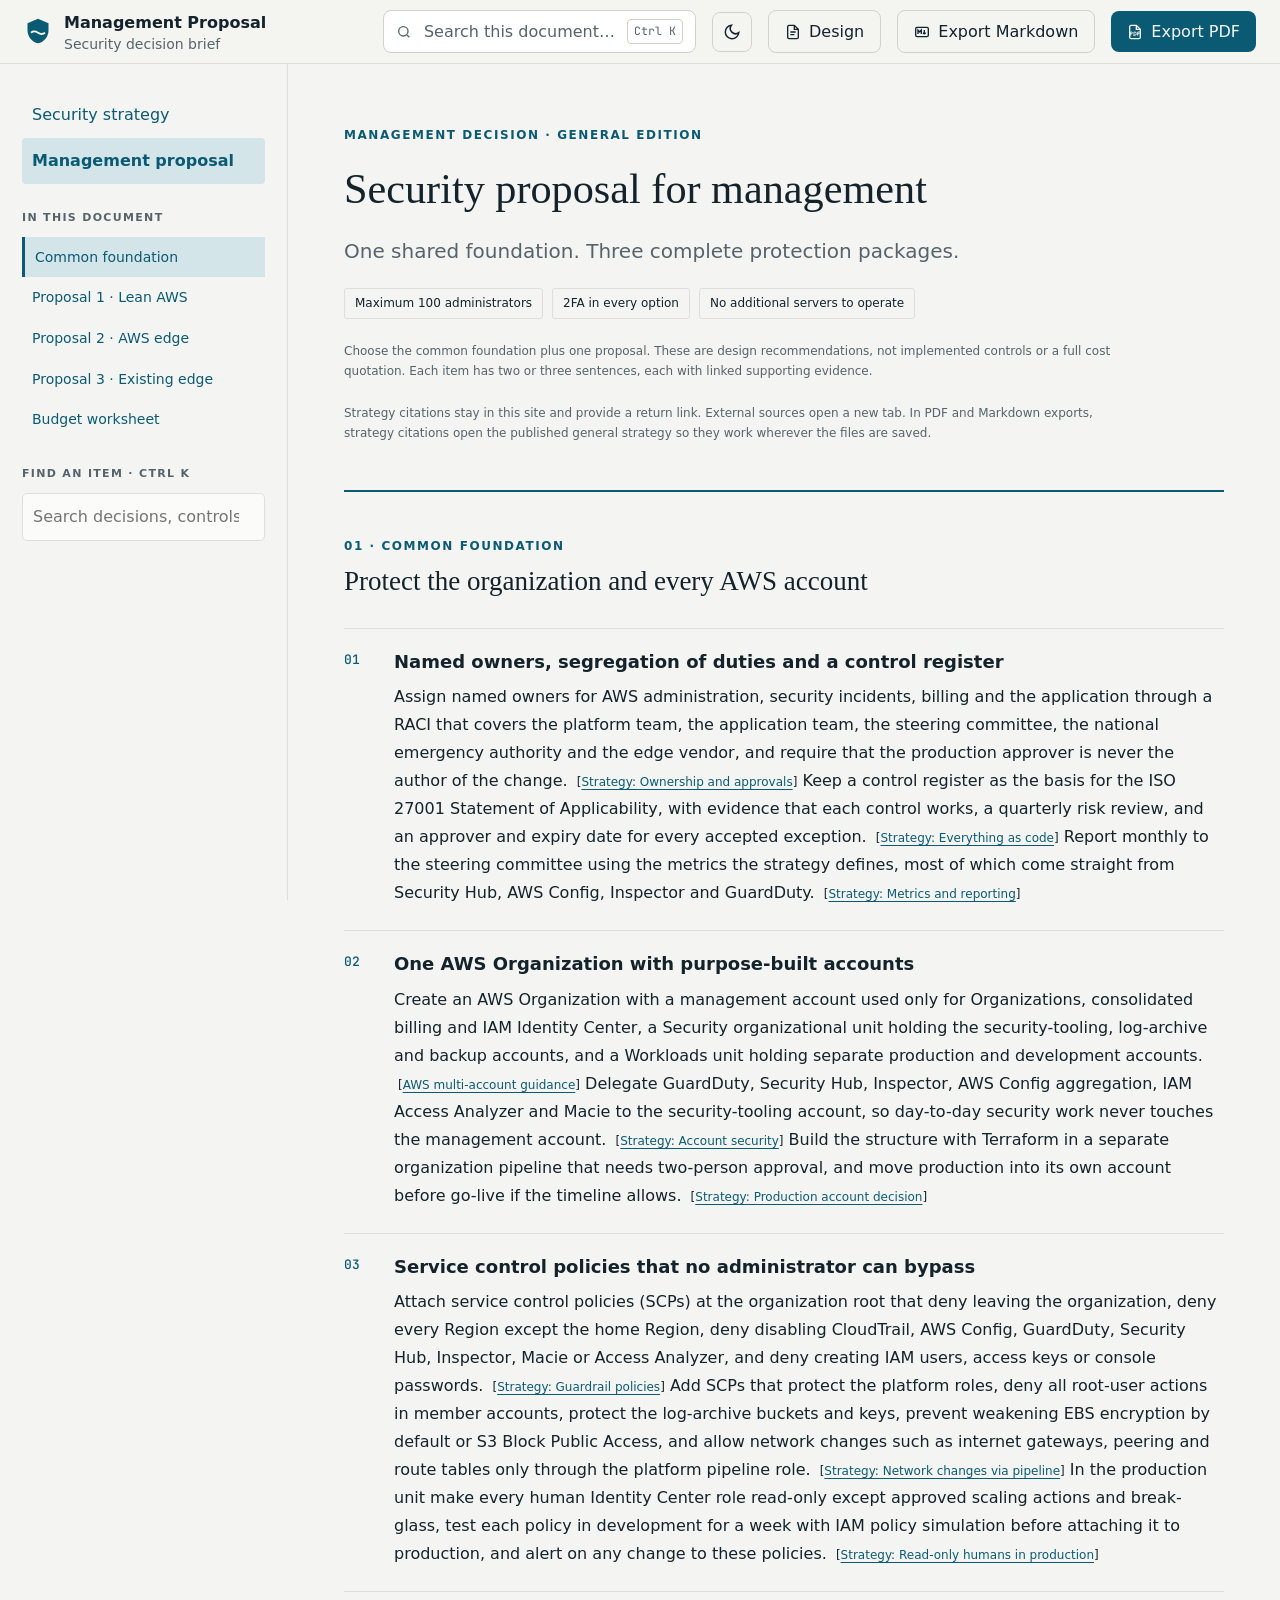
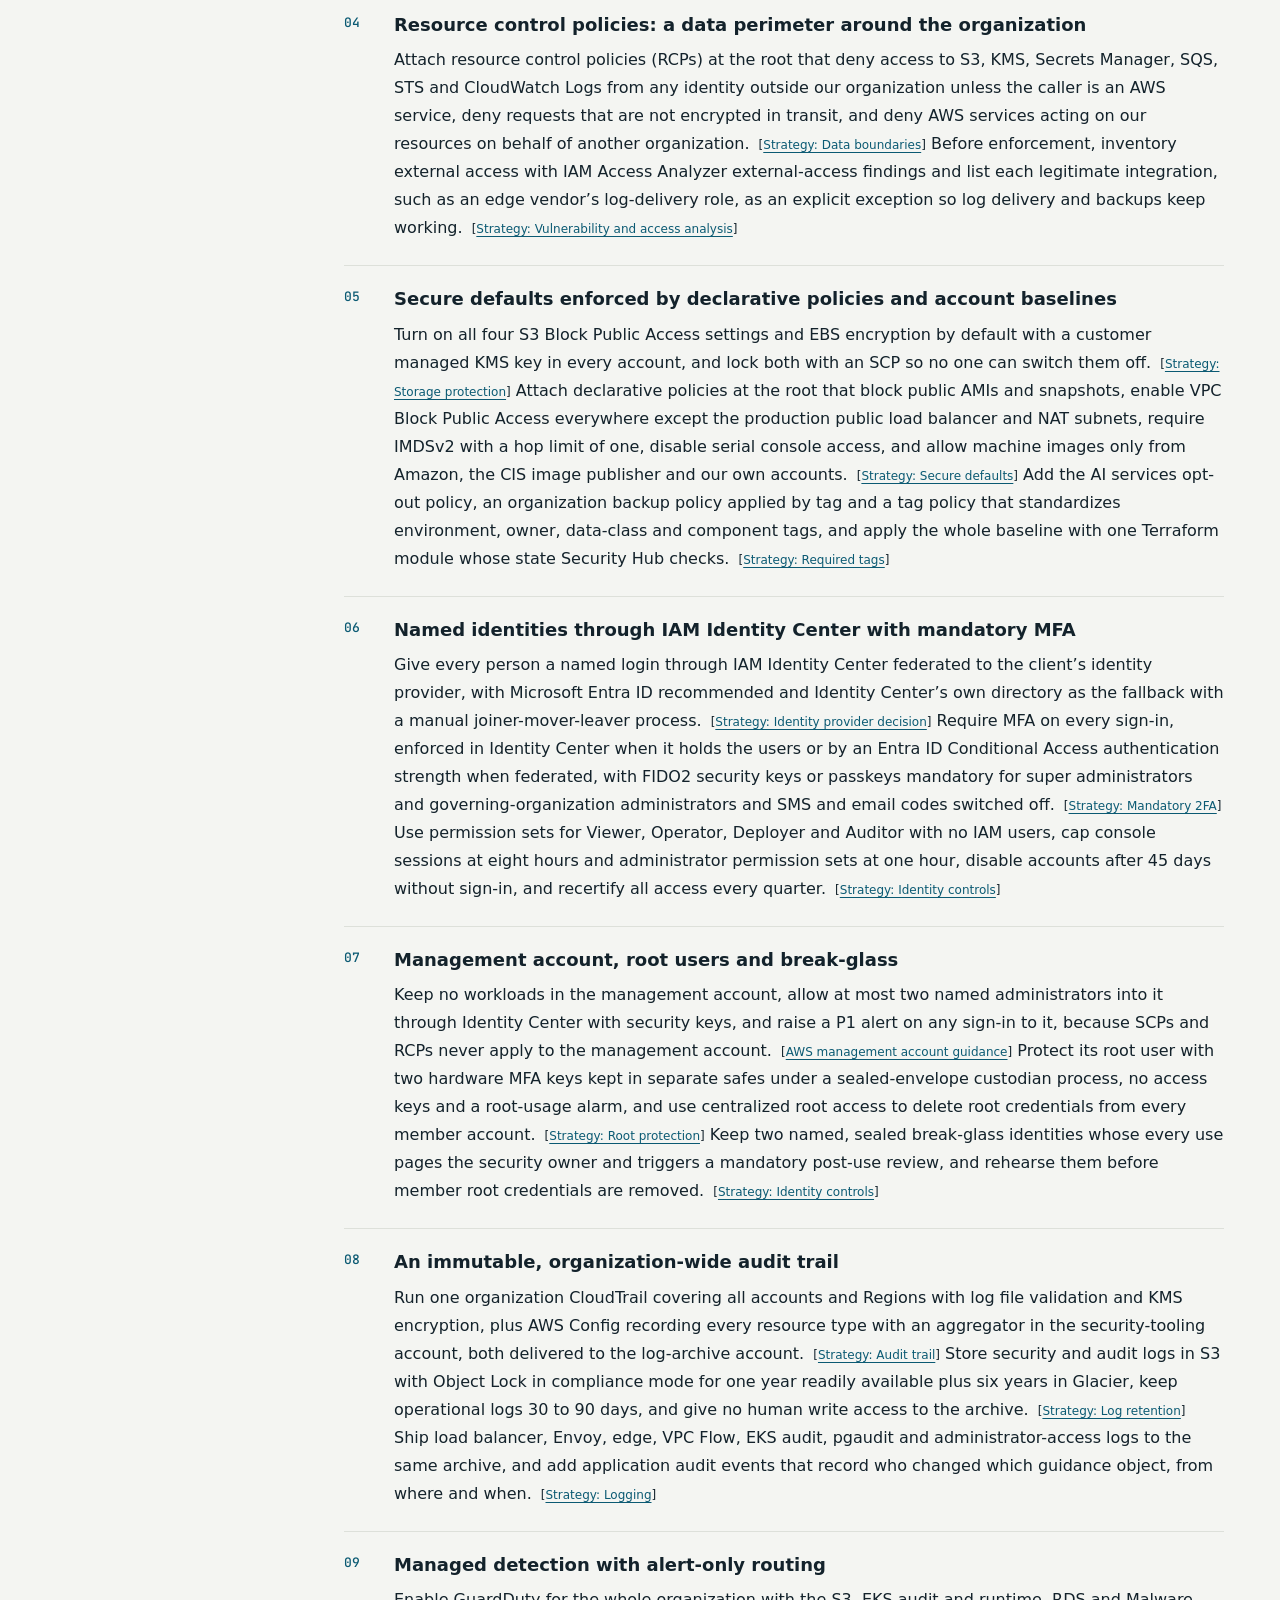
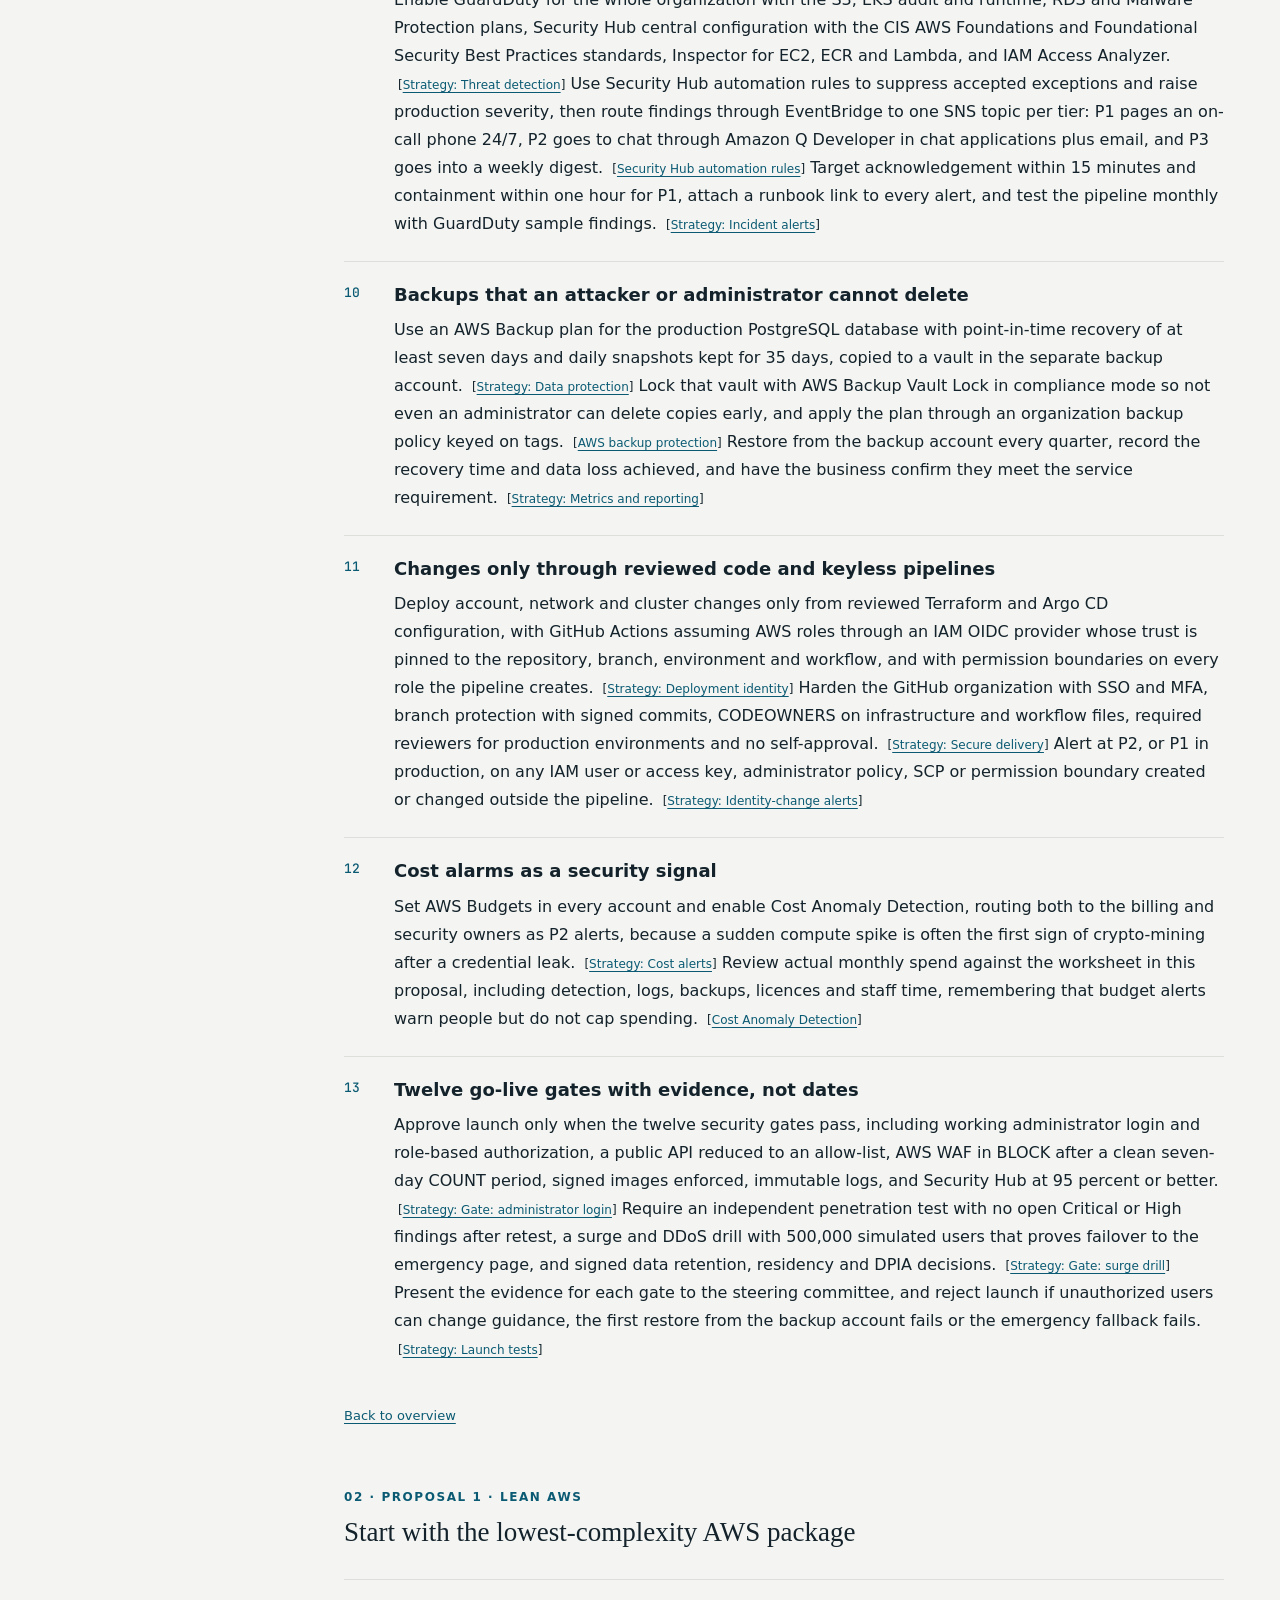
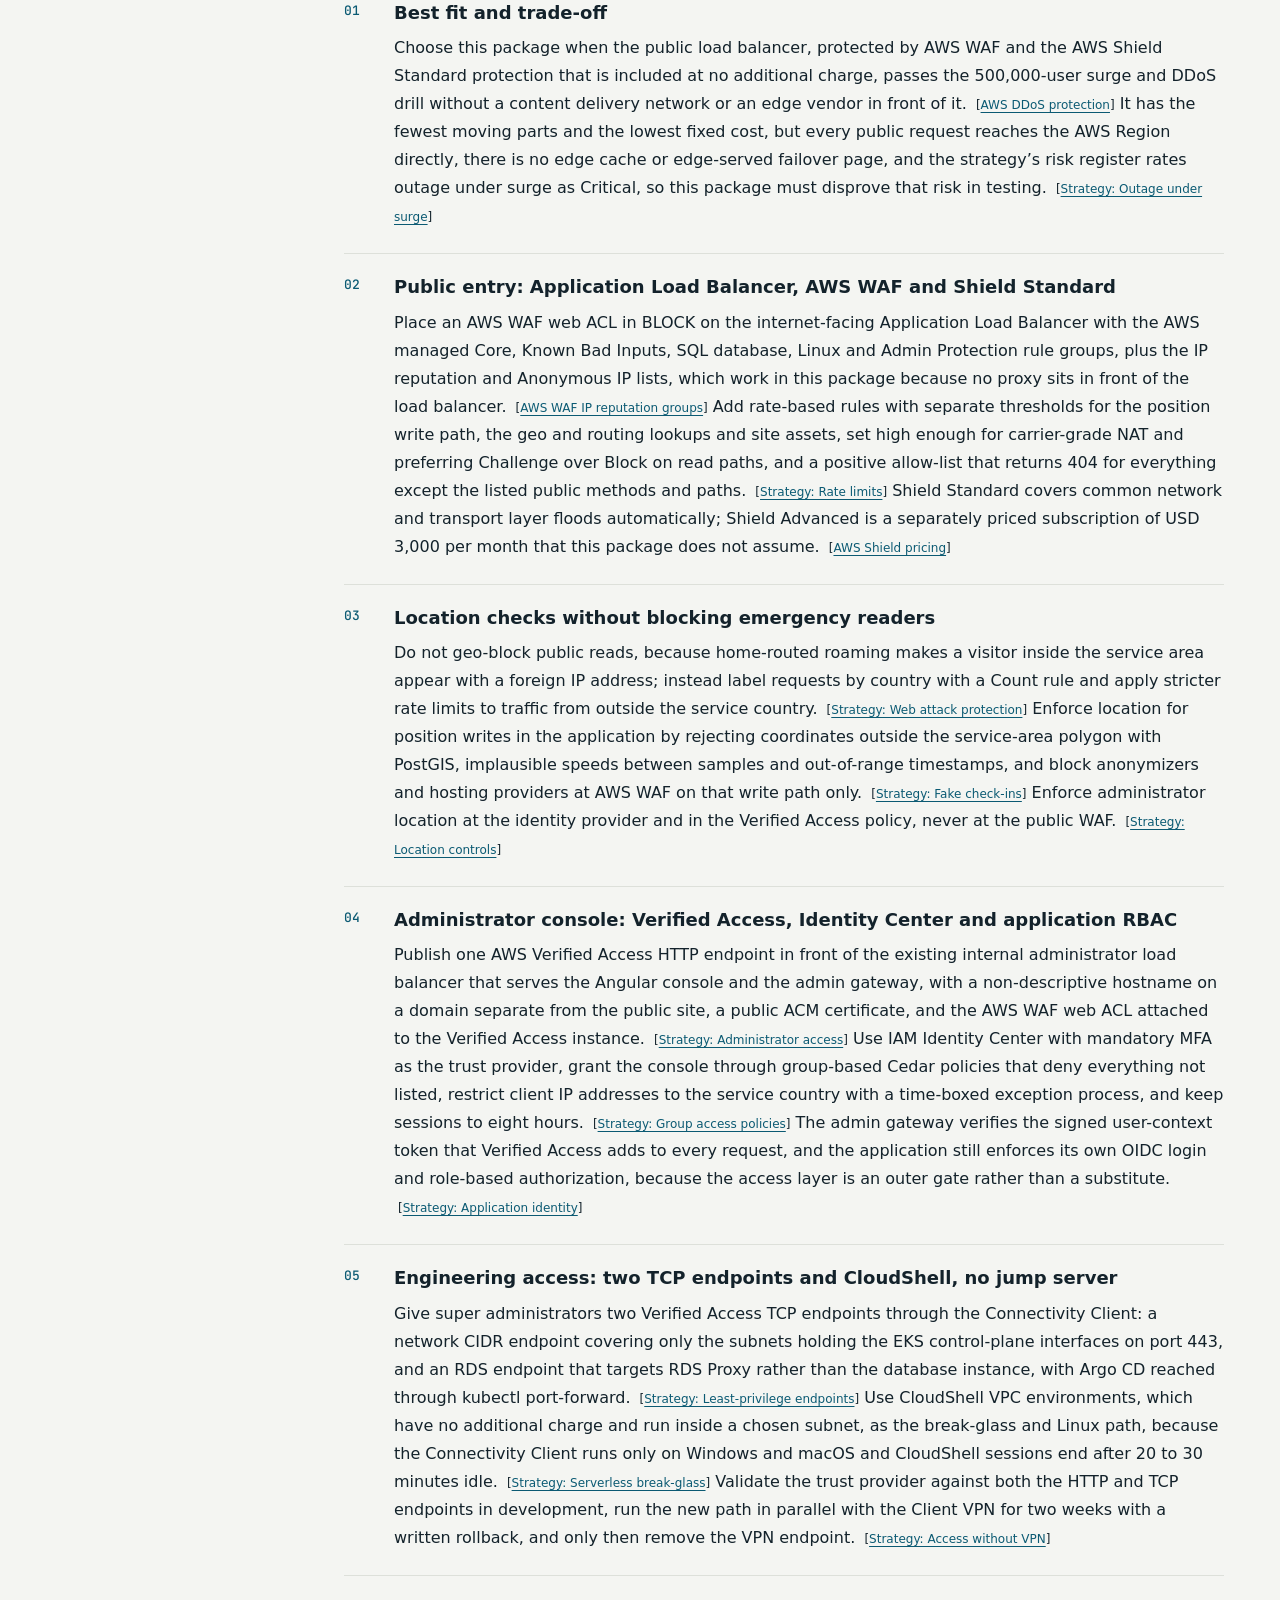
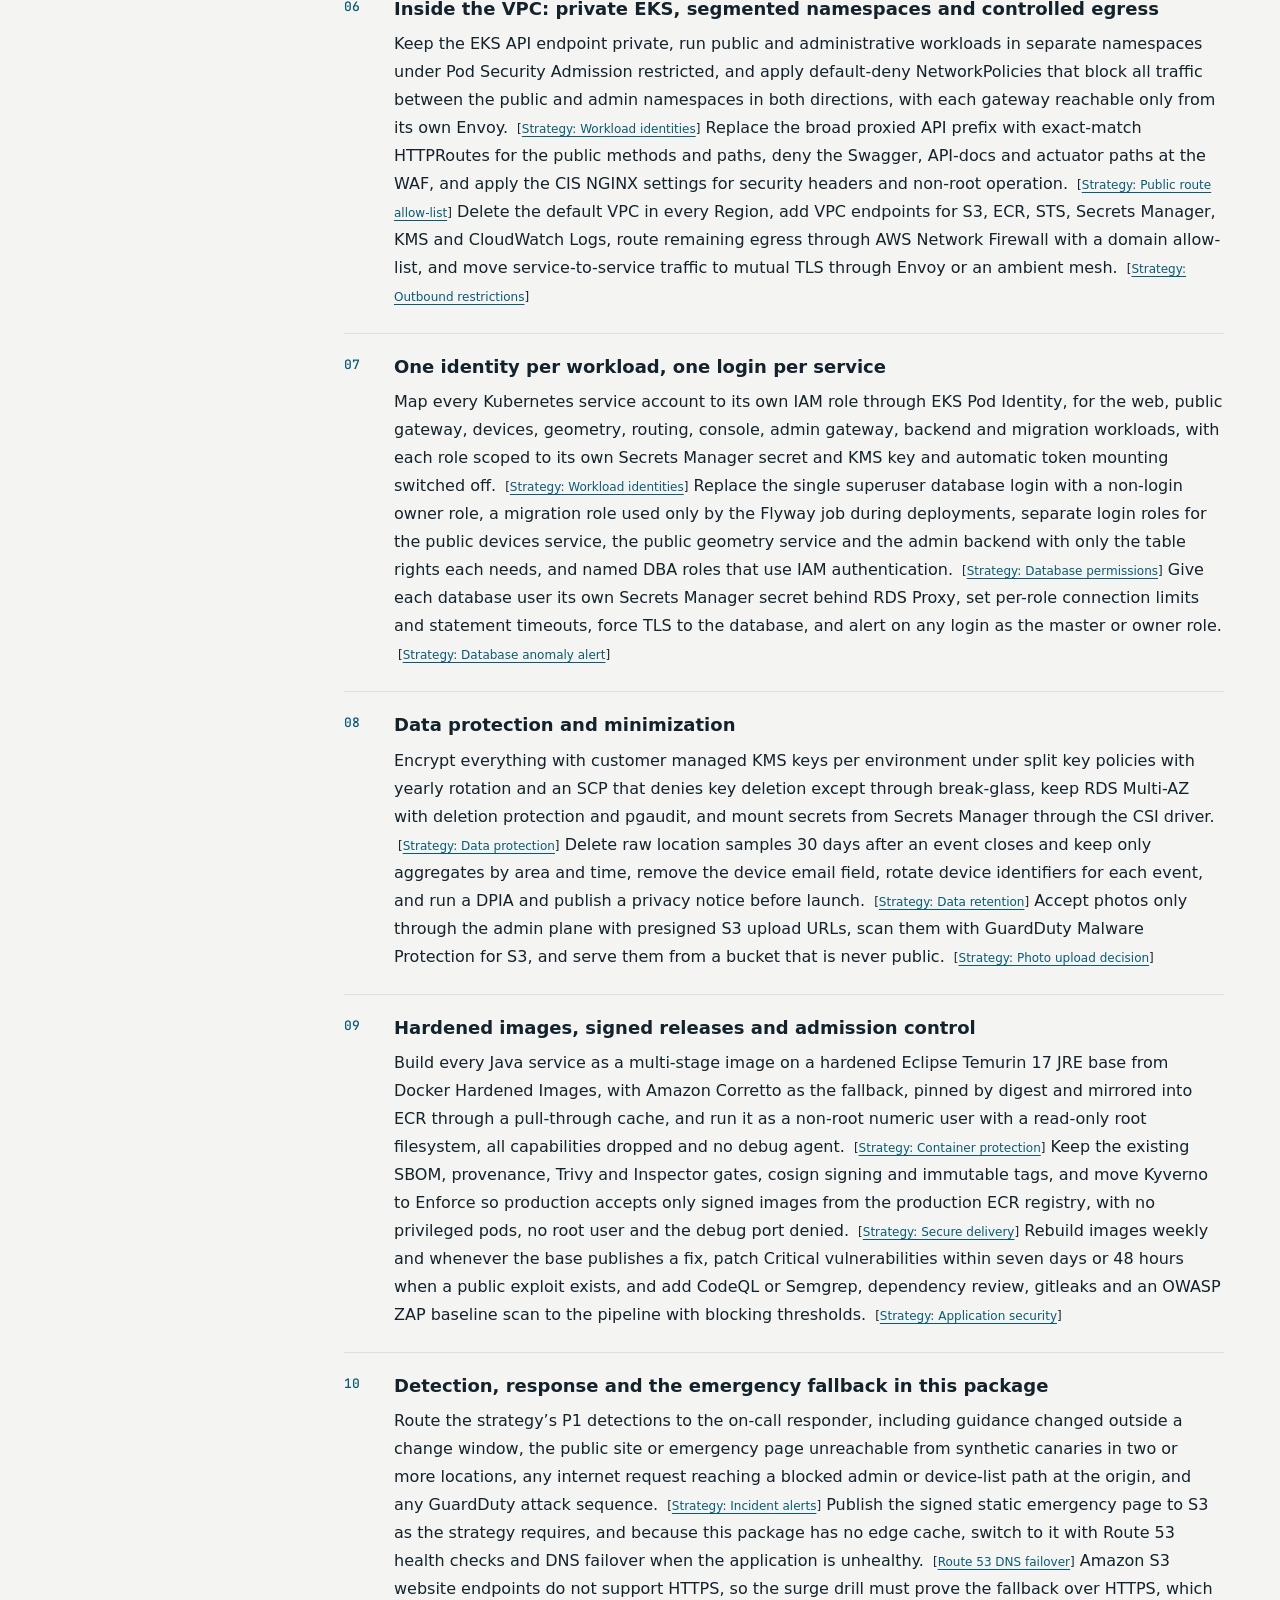
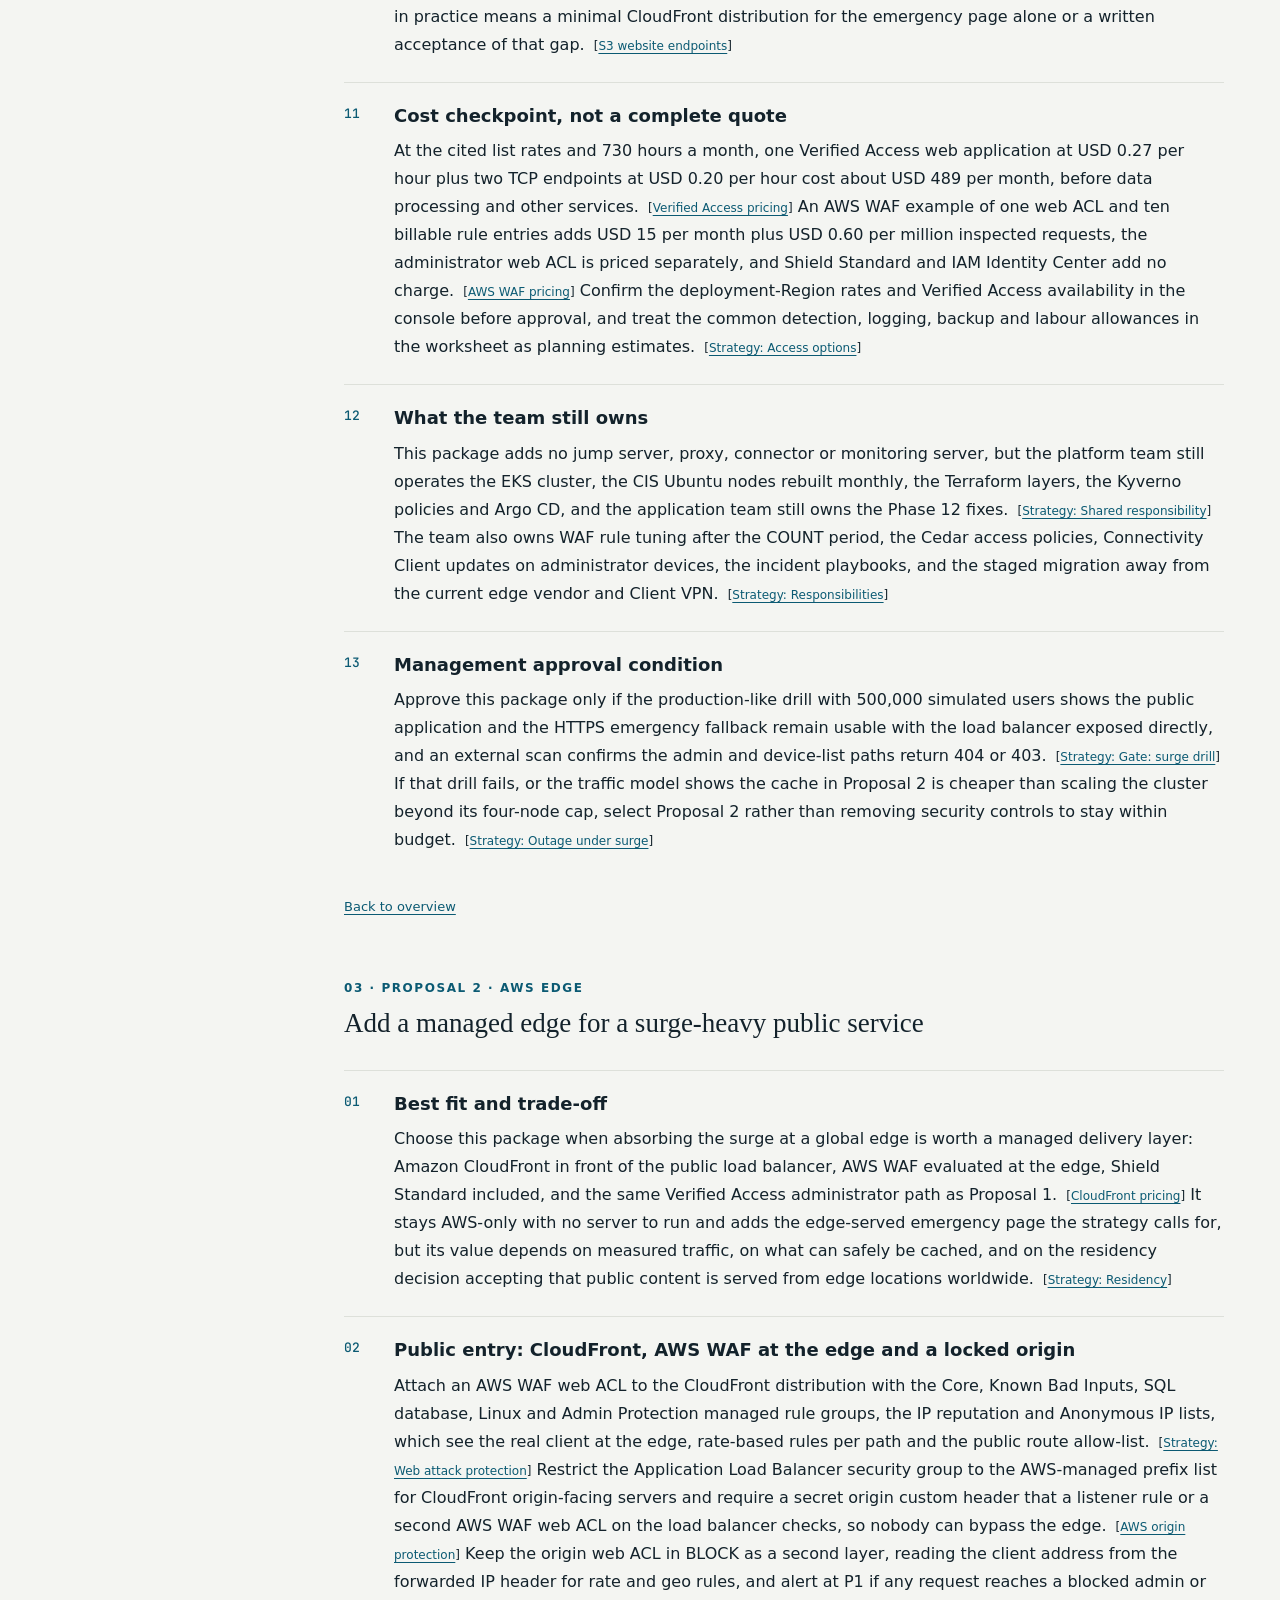
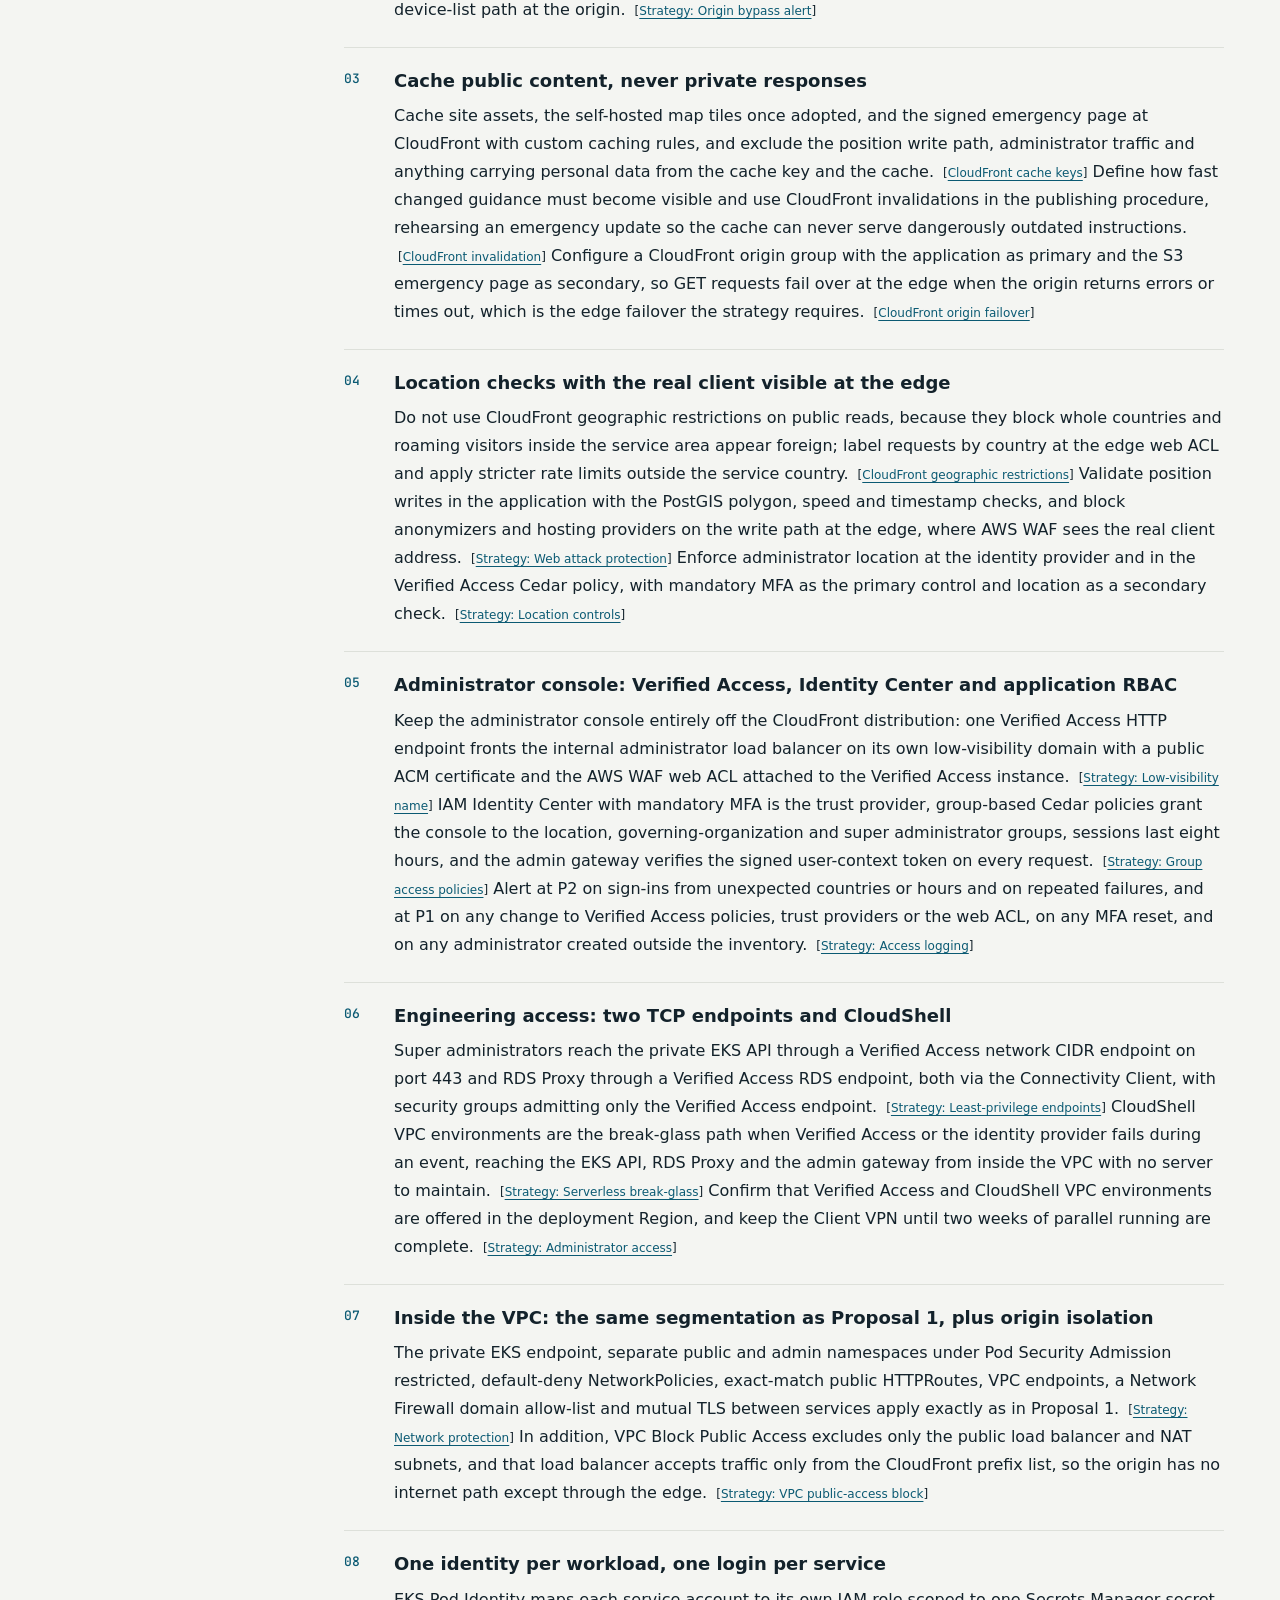
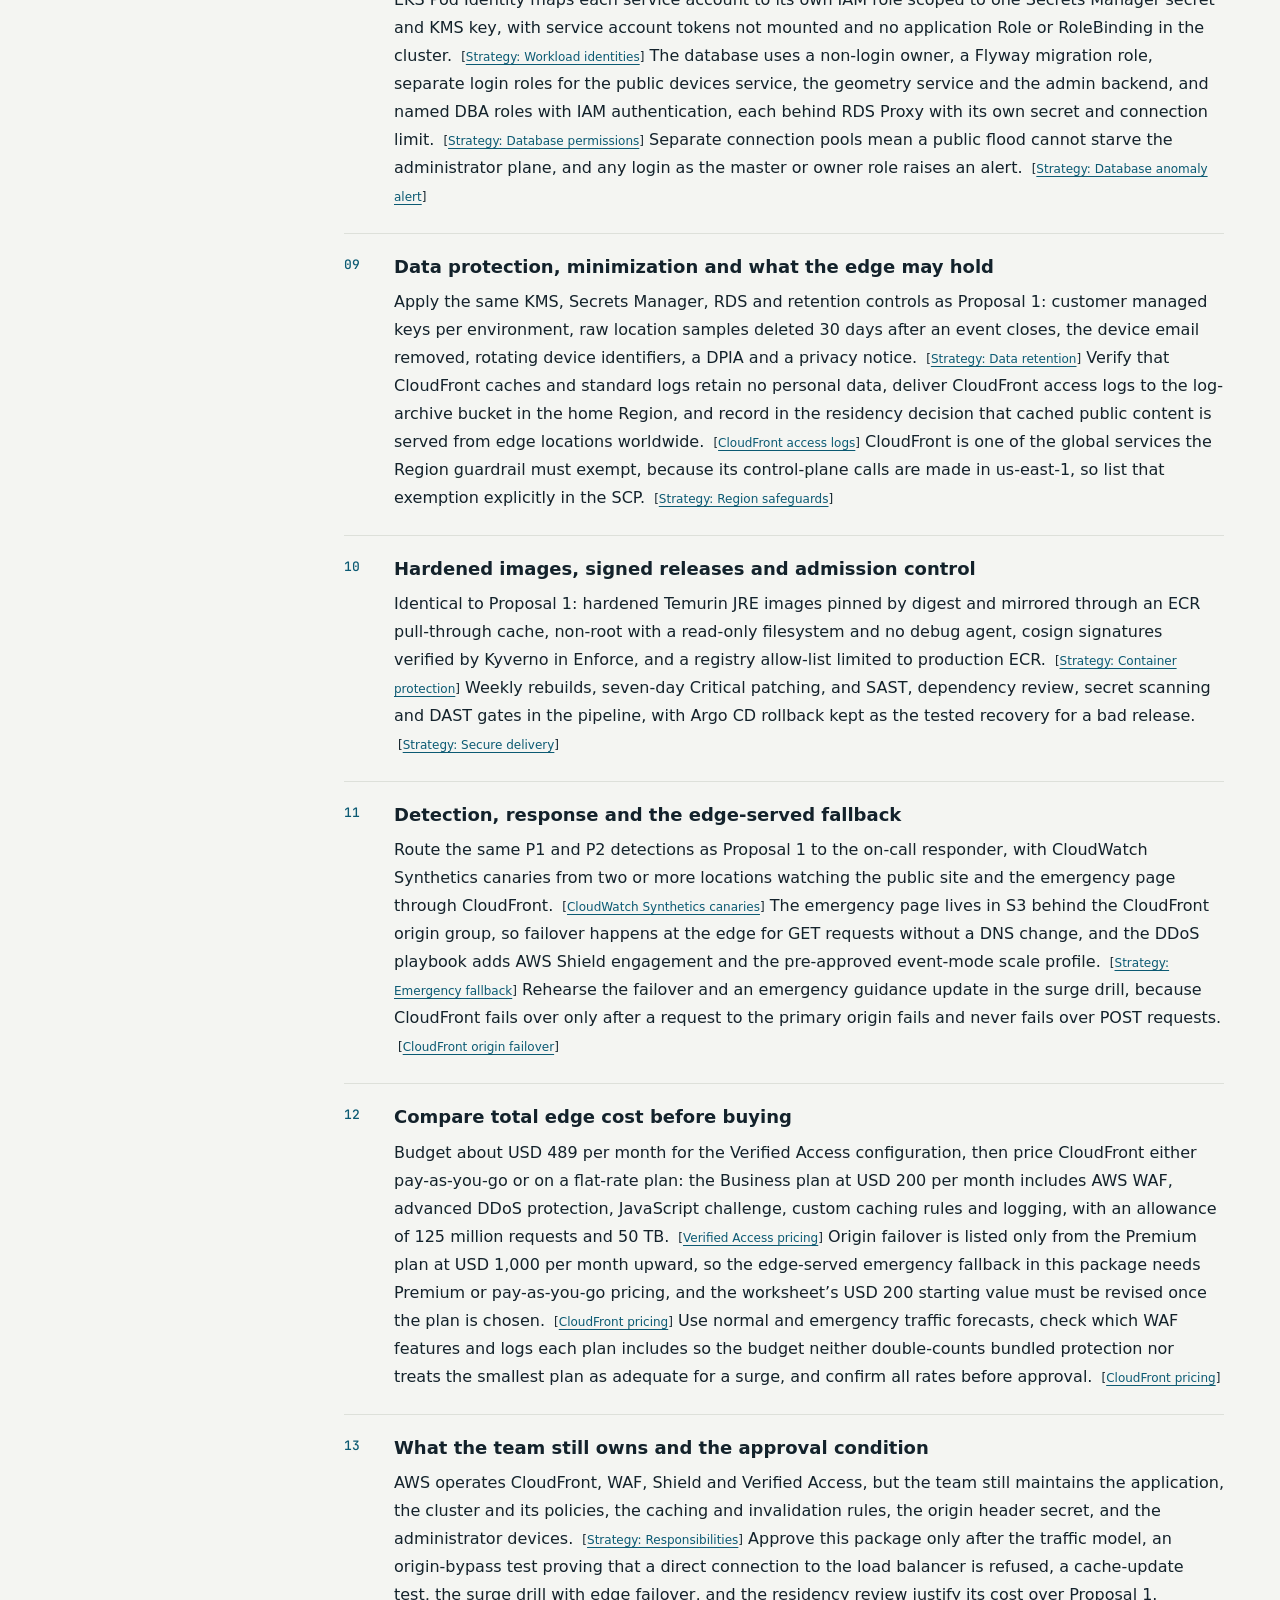
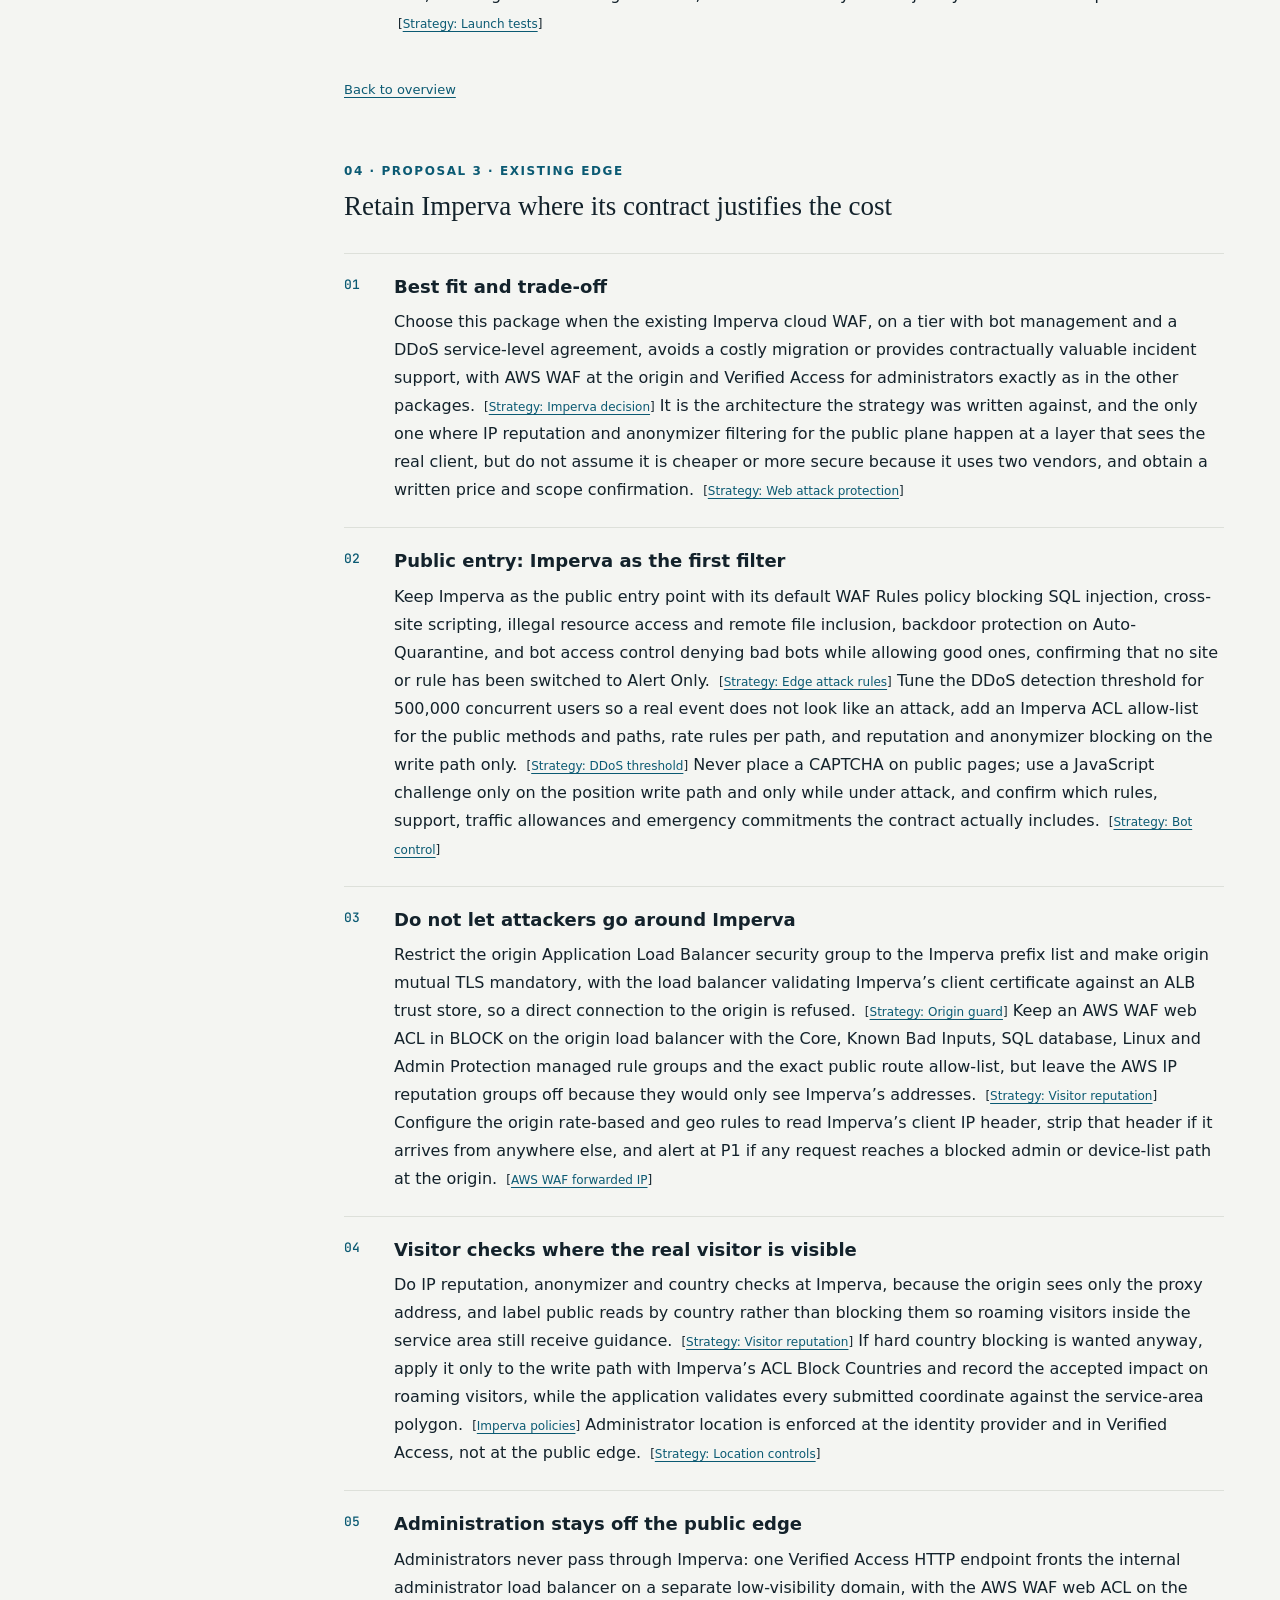
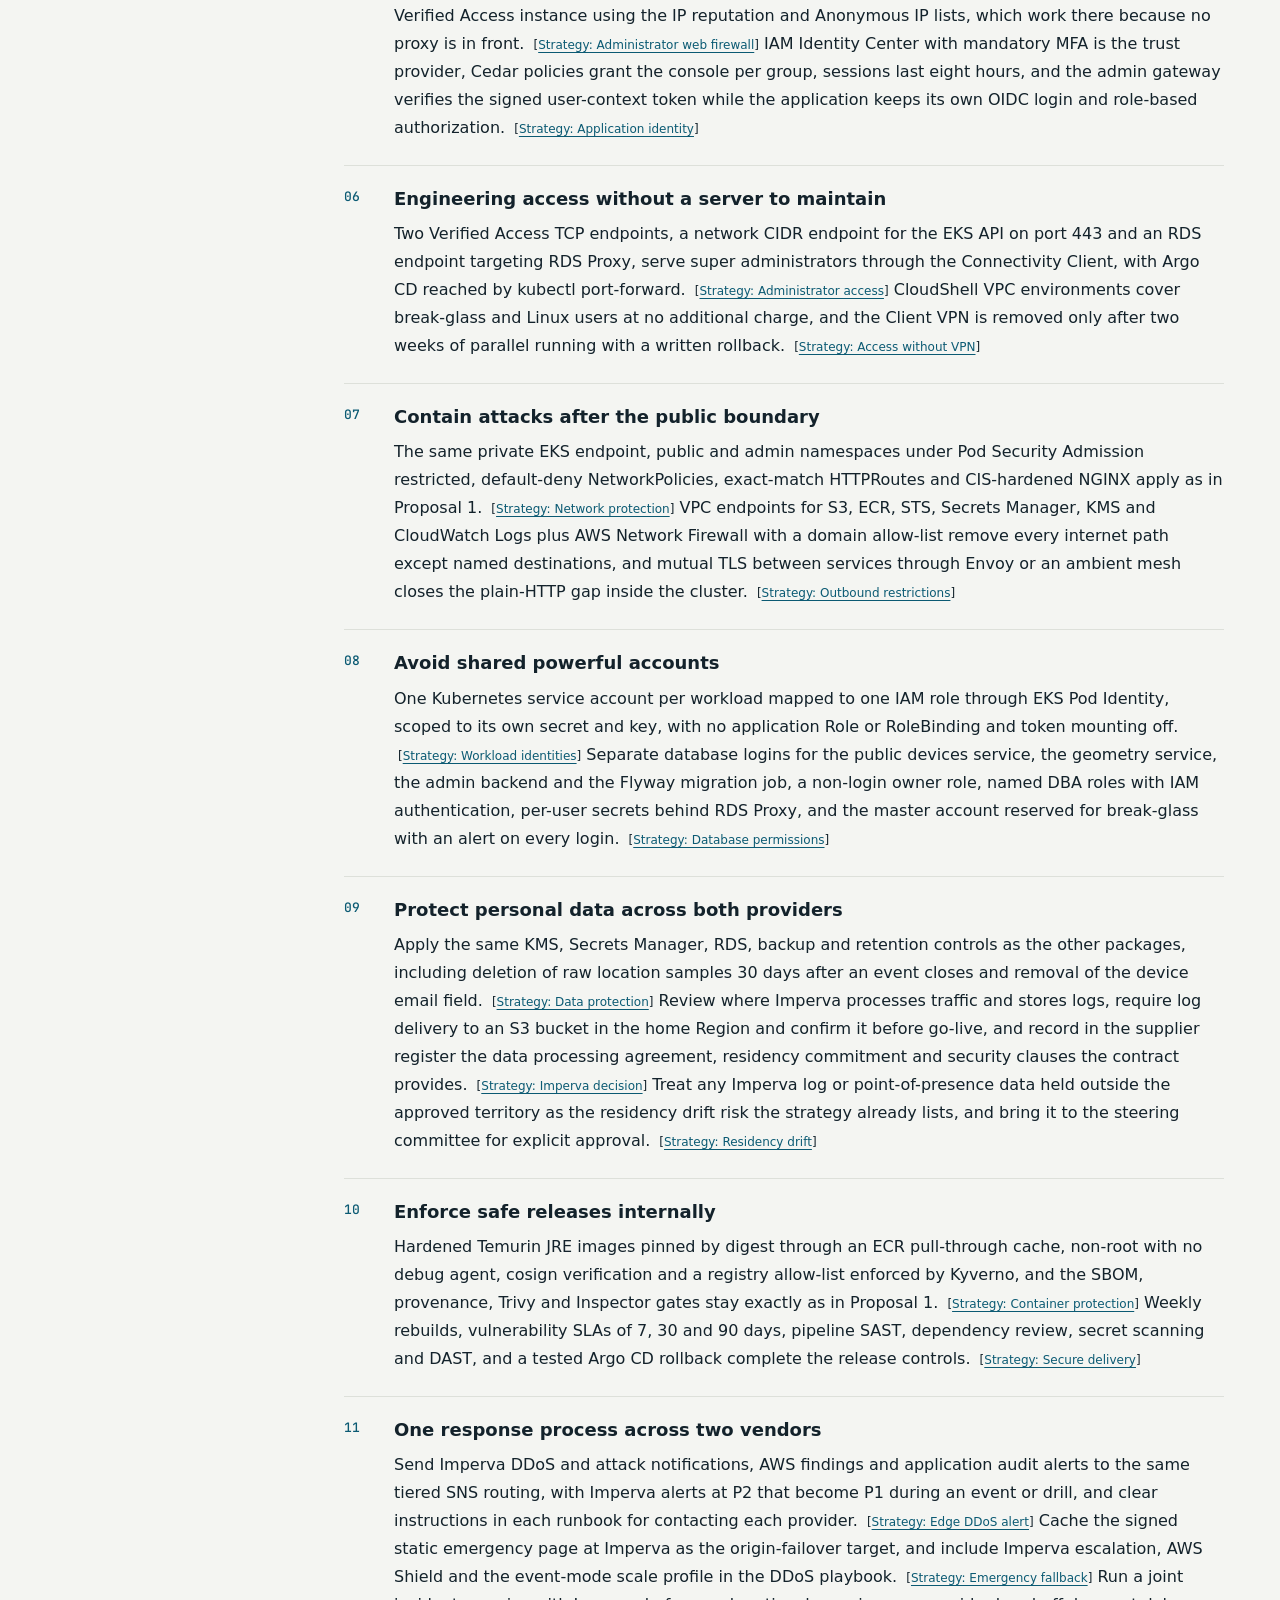
==== commit b3ae2ae1: "Publish management proposal (build 9)" ====
--- a/proposal/index.html
+++ b/proposal/index.html
@@ -10,18 +10,18 @@
   <a class="btn btn-primary export-btn download" id="pdfBtn" href="management-proposal.pdf" download="management-proposal.pdf" aria-label="Export PDF" title="Export PDF"><svg viewBox="0 0 24 24" fill="none" stroke="currentColor" stroke-width="2" aria-hidden="true" focusable="false"><path d="M14 2H6a2 2 0 0 0-2 2v16a2 2 0 0 0 2 2h12a2 2 0 0 0 2-2V8zM14 2v6h6"/><path stroke-width="1.35" stroke-linecap="round" stroke-linejoin="round" d="M5.5 17v-5h1.4a1.25 1.25 0 0 1 0 2.5H5.5M10.5 17v-5h1a2.5 2.5 0 0 1 0 5h-1M16 17v-5h3M16 14.5h2.5"/></svg><span class="label">Export PDF</span></a>
 </header>
 <div class="layout"><nav id="sidebar" class="sidebar" aria-label="Document navigation"><div class="doc-menu"><a href="../index.html">Security strategy</a><a href="index.html" aria-current="page">Management proposal</a></div><div class="small-label">In this document</div><div class="contents"><a href="#common">Common foundation</a><a href="#proposal-1">Proposal 1 · Lean AWS</a><a href="#proposal-2">Proposal 2 · AWS edge</a><a href="#proposal-3">Proposal 3 · Existing edge</a><a href="#budget">Budget worksheet</a></div><div class="small-label">Find an item · Ctrl K</div><input id="search" type="search" aria-label="Search proposal" placeholder="Search decisions, controls…"><div id="searchStatus" role="status"></div><ul id="results" class="search-results"></ul></nav>
-<main id="top"><section class="cover"><div class="eyebrow">Management decision · General edition</div><h1>Security proposal for management</h1><p class="lede">One shared foundation. Three complete protection packages.</p><div class="facts"><span>Maximum 100 administrators</span><span>2FA in every option</span><span>No additional servers to operate</span></div><p class="export-note">Choose the common foundation plus one proposal. These are design recommendations, not implemented controls or a full cost quotation. Each item has two sentences and linked supporting evidence.</p><p class="export-note">Strategy citations stay in this site and provide a return link. External sources open a new tab. In PDF and Markdown exports, strategy citations open the published general strategy so they work wherever the files are saved.</p></section><section class="print-only" id="contents"><h2>Contents</h2><a href="#common">Common foundation</a><a href="#proposal-1">Proposal 1 · Lean AWS</a><a href="#proposal-2">Proposal 2 · AWS edge</a><a href="#proposal-3">Proposal 3 · Existing edge</a><a href="#budget">Budget worksheet</a></section><section class="section" id="common"><div class="eyebrow">01 · Common foundation</div><h2>Protect the organization and every AWS account</h2><ul class="item-list"><li class="item" id="common-decision"><h3>Named owners and time-limited exceptions</h3><p>Assign named owners for AWS administration, security incidents and billing, and require someone other than the author to approve production changes. <span class="citations">[<a href="../index.html?from=proposal&amp;item=common-decision#d-foundations" data-strategy="d-foundations">Strategy: Ownership and approvals</a>]</span> Keep a control register showing who is responsible, evidence that each control works, and an approver and expiry date for every exception. <span class="citations">[<a href="../index.html?from=proposal&amp;item=common-decision#dd-alerts" data-strategy="dd-alerts">Strategy: Incident alerts</a>]</span></p></li><li class="item" id="common-accounts"><h3>Separate accounts for production, security and recovery</h3><p>Create separate AWS accounts for management, production, development, security tools, logs and backups, keeping application workloads out of the management account. <span class="citations">[<a href="../index.html?from=proposal&amp;item=common-accounts#dd-org" data-strategy="dd-org">Strategy: Account security</a>]</span> Keep production data out of development and deny application roles permission to alter the separate log and backup stores, limiting the damage from a compromised application. <span class="citations">[<a href="../index.html?from=proposal&amp;item=common-accounts#dd-org" data-strategy="dd-org">Strategy: Account security</a>]</span></p></li><li class="item" id="common-guardrails"><h3>Block dangerous account actions with SCPs</h3><p>Apply AWS Organizations service control policies (SCPs) to stop member-account administrators from disabling security monitoring, creating permanent access keys, leaving the organization or deploying outside approved regions. <span class="citations">[<a href="../index.html?from=proposal&amp;item=common-guardrails#dd-org" data-strategy="dd-org">Strategy: Account security</a>]</span> Test narrowly defined exceptions for essential AWS services and approved security automation before enforcement, so these restrictions do not block normal operation or recovery. <span class="citations">[<a href="../index.html?from=proposal&amp;item=common-guardrails#gp-02" data-strategy="gp-02">Strategy: Region safeguards</a>]</span></p></li><li class="item" id="common-perimeter"><h3>Reject unauthorized access from outside the organization</h3><p>Use resource control policies (RCPs) to reject access to supported S3 storage, encryption keys and secrets from identities outside our AWS organization. <span class="citations">[<a href="../index.html?from=proposal&amp;item=common-perimeter#gp-12" data-strategy="gp-12">Strategy: Data boundaries</a>]</span> Inventory external access first and explicitly allow approved partner and AWS service integrations, so legitimate log delivery and backups continue while unapproved outsiders are blocked. <span class="citations">[<a href="../index.html?from=proposal&amp;item=common-perimeter#dd-org" data-strategy="dd-org">Strategy: Account security</a>]</span></p></li><li class="item" id="common-defaults"><h3>Make storage private and encrypted by default</h3><p>Enable account-wide S3 Block Public Access and default disk encryption, and prohibit public sharing of machine images and disk snapshots. <span class="citations">[<a href="../index.html?from=proposal&amp;item=common-defaults#dd-org" data-strategy="dd-org">Strategy: Account security</a>]</span> Apply these settings through centrally controlled policies and repeatable Terraform configuration, so new resources receive the same protections without relying on someone remembering each setting. <span class="citations">[<a href="../index.html?from=proposal&amp;item=common-defaults#dd-org" data-strategy="dd-org">Strategy: Account security</a>]</span></p></li><li class="item" id="common-identity"><h3>Named logins, mandatory 2FA and limited privileges</h3><p>Use IAM Identity Center for named AWS logins and require two-factor authentication for every administrator, with security keys or passkeys for the most powerful roles. <span class="citations">[<a href="../index.html?from=proposal&amp;item=common-identity#d-iam" data-strategy="d-iam">Strategy: Identity controls</a>]</span> Make production access read-only by default, limit elevated AWS sessions to one hour, review permissions quarterly and remove access when someone leaves. <span class="citations">[<a href="../index.html?from=proposal&amp;item=common-identity#dd-org" data-strategy="dd-org">Strategy: Account security</a>]</span></p></li><li class="item" id="common-root"><h3>Protect the AWS owner accounts and emergency access</h3><p>Limit management-account access to two named administrators and protect its root user, the unrestricted account owner, with two hardware authentication keys stored separately. <span class="citations">[<a href="../index.html?from=proposal&amp;item=common-root#dd-org" data-strategy="dd-org">Strategy: Account security</a>]</span> Remove standing root credentials from member accounts through centralized root management, and maintain tested emergency identities that alert the security owner whenever used. <span class="citations">[<a href="../index.html?from=proposal&amp;item=common-root#d-iam" data-strategy="d-iam">Strategy: Identity controls</a>]</span></p></li><li class="item" id="common-records"><h3>Keep a protected record of who changed what</h3><p>Use CloudTrail to record who changed AWS resources and AWS Config to record their settings, sending both to the separate log account. <span class="citations">[<a href="../index.html?from=proposal&amp;item=common-records#ab-01" data-strategy="ab-01">Strategy: Audit trail</a>]</span> Protect security logs against early deletion with S3 Object Lock, retain one year readily accessible plus six years archived, and exclude passwords and tokens. <span class="citations">[<a href="../index.html?from=proposal&amp;item=common-records#d-detect" data-strategy="d-detect">Strategy: Logging</a>]</span></p></li><li class="item" id="common-detection"><h3>24/7 alerts with a 15-minute acknowledgement target</h3><p>Use GuardDuty to flag suspected attacks, Inspector to find vulnerable software, and Config with Security Hub to report unsafe settings across accounts. <span class="citations">[<a href="../index.html?from=proposal&amp;item=common-detection#d-detect" data-strategy="d-detect">Strategy: Logging</a>]</span> Route suspected compromise to an on-call responder 24/7, with a 15-minute acknowledgement target and a named owner for lower-priority fixes. <span class="citations">[<a href="../index.html?from=proposal&amp;item=common-detection#dd-alerts" data-strategy="dd-alerts">Strategy: Incident alerts</a>]</span></p></li><li class="item" id="common-recovery"><h3>Keep 35 days of backups and test recovery quarterly</h3><p>Use AWS Backup for daily database snapshots retained for 35 days, with copies in the separate backup account protected against early deletion by Vault Lock. <span class="citations">[<a href="../index.html?from=proposal&amp;item=common-recovery#d-data" data-strategy="d-data">Strategy: Data protection</a>]</span> Restore a backup every quarter, record the recovery time and potential data loss, and have the business approve whether those results meet the service requirements. <span class="citations">[<a href="../index.html?from=proposal&amp;item=common-recovery#d-ir" data-strategy="d-ir">Strategy: Recovery</a>]</span></p></li><li class="item" id="common-delivery"><h3>Deploy reviewed changes without permanent access keys</h3><p>Deploy account and network changes from reviewed Terraform code through GitHub Actions, using temporary AWS credentials instead of stored access keys. <span class="citations">[<a href="../index.html?from=proposal&amp;item=common-delivery#ab-11" data-strategy="ab-11">Strategy: Deployment identity</a>]</span> Require a second approver for changes to account policies, network routes or administrative access, and alert security if these controls change outside the approved process. <span class="citations">[<a href="../index.html?from=proposal&amp;item=common-delivery#dd-org" data-strategy="dd-org">Strategy: Account security</a>]</span></p></li><li class="item" id="common-budget"><h3>Alert on unexpected spending and review the full bill</h3><p>Set AWS Budgets for each account and use Cost Anomaly Detection to notify billing and security owners about unexpected spending, including possible misuse of stolen credentials. <span class="citations">[<a href="../index.html?from=proposal&amp;item=common-budget#ab-10" data-strategy="ab-10">Strategy: Cost alerts</a>]</span> Review actual monthly costs against the worksheet, including logs, backups, licences and staff time; budget alerts warn people but do not automatically cap spending. <span class="citations">[<a href="../index.html?from=proposal&amp;item=common-budget#ab-10" data-strategy="ab-10">Strategy: Cost alerts</a>]</span></p></li><li class="item" id="common-approval"><h3>Require test results before approving launch</h3><p>Require a penetration test and retest of serious findings, a backup-restore exercise and a peak-traffic test that includes the emergency fallback page. <span class="citations">[<a href="../index.html?from=proposal&amp;item=common-approval#gates" data-strategy="gates">Strategy: Launch tests</a>]</span> Reject launch if unauthorized users can change guidance, backups cannot be restored or the emergency fallback fails, and present management with the test evidence. <span class="citations">[<a href="../index.html?from=proposal&amp;item=common-approval#gates" data-strategy="gates">Strategy: Launch tests</a>]</span></p></li></ul><a class="back-top" href="#top">Back to overview</a></section><section class="section" id="proposal-1"><div class="eyebrow">02 · Proposal 1 · Lean AWS</div><h2>Start with the lowest-complexity AWS package</h2><ul class="item-list"><li class="item" id="p1-fit"><h3>Best fit and trade-off</h3><p>Choose this as the budget-first candidate when direct access through the public AWS load balancer passes the peak-traffic and security tests. <span class="citations">[<a href="../index.html?from=proposal&amp;item=p1-fit#d-infra" data-strategy="d-infra">Strategy: Network protection</a>]</span> It avoids an additional public edge vendor, but gives up the extra caching layer in Proposal 2 and the vendor support arrangement in Proposal 3. <span class="citations">[<a href="../index.html?from=proposal&amp;item=p1-fit#ch-12" data-strategy="ch-12">Strategy: Emergency fallback</a>]</span></p></li><li class="item" id="p1-edge"><h3>Filter attacks at the public entrance</h3><p>Put AWS WAF on the public load balancer with managed attack rules, allowed website paths and carefully tested request limits. <span class="citations">[<a href="../index.html?from=proposal&amp;item=p1-edge#dd-waf" data-strategy="dd-waf">Strategy: Web attack protection</a>]</span> Use the included AWS network-attack protection as a baseline, without presenting it as a guarantee against every outage or application attack. <span class="citations">[<a href="https://docs.aws.amazon.com/waf/latest/developerguide/shield-chapter.html" target="_blank" rel="noopener noreferrer">AWS DDoS protection</a>]</span></p></li><li class="item" id="p1-location"><h3>Keep emergency information reachable</h3><p>Do not block public guidance just because the visitor appears to be in another country, because legitimate roaming users can appear abroad. <span class="citations">[<a href="../index.html?from=proposal&amp;item=p1-location#dd-waf" data-strategy="dd-waf">Strategy: Web attack protection</a>]</span> Check submitted locations in the application and use stricter limits for suspicious writes rather than placing puzzles in front of emergency reading. <span class="citations">[<a href="../index.html?from=proposal&amp;item=p1-location#dd-waf" data-strategy="dd-waf">Strategy: Web attack protection</a>]</span></p></li><li class="item" id="p1-admin"><h3>Private administrator access with two factors</h3><p>Use AWS Verified Access in front of the internal administrator load balancer and require two-factor sign-in through the chosen identity provider. <span class="citations">[<a href="../index.html?from=proposal&amp;item=p1-admin#hc-01" data-strategy="hc-01">Strategy: Mandatory 2FA</a>]</span> Give each administrator only the permitted application actions and validate the signed identity rather than assuming a successful sign-in grants full authority. <span class="citations">[<a href="../index.html?from=proposal&amp;item=p1-admin#hc-08" data-strategy="hc-08">Strategy: Application identity</a>]</span></p></li><li class="item" id="p1-engineering"><h3>Technical access without a jump server</h3><p>Budget for two managed Verified Access connections for the cluster and database, with local client software only for technical administrators. <span class="citations">[<a href="../index.html?from=proposal&amp;item=p1-engineering#dd-access-rec" data-strategy="dd-access-rec">Strategy: Administrator access</a>]</span> Use CloudShell inside the private network as a tested alternative where browser-based command-line work is sufficient, and verify region, identity and workstation compatibility before purchase. <span class="citations">[<a href="https://docs.aws.amazon.com/verified-access/latest/ug/connectivity-client.html" target="_blank" rel="noopener noreferrer">AWS access client</a>]</span></p></li><li class="item" id="p1-internal"><h3>Separate public and administrative workloads</h3><p>Keep application servers and databases on private networks and allow communication only between components that actually need it. <span class="citations">[<a href="../index.html?from=proposal&amp;item=p1-internal#d-infra" data-strategy="d-infra">Strategy: Network protection</a>]</span> Use separate public and administrative workload groups, encrypted connections and default-deny network rules to limit the damage from a compromised component. <span class="citations">[<a href="../index.html?from=proposal&amp;item=p1-internal#dd-sa" data-strategy="dd-sa">Strategy: Workload identities</a>]</span></p></li><li class="item" id="p1-permissions"><h3>Small permissions for every component</h3><p>Give each workload its own Kubernetes service identity and AWS permissions instead of sharing a powerful account. <span class="citations">[<a href="../index.html?from=proposal&amp;item=p1-permissions#dd-sa" data-strategy="dd-sa">Strategy: Workload identities</a>]</span> Give public services, administrative services and database migrations separate database logins with only the required reading or writing rights. <span class="citations">[<a href="../index.html?from=proposal&amp;item=p1-permissions#dd-db" data-strategy="dd-db">Strategy: Database permissions</a>]</span></p></li><li class="item" id="p1-data"><h3>Protect sensitive information</h3><p>Encrypt stored data and connections, keep passwords in Secrets Manager and rotate them through an approved process. <span class="citations">[<a href="../index.html?from=proposal&amp;item=p1-data#d-data" data-strategy="d-data">Strategy: Data protection</a>]</span> Collect only the personal information needed for the service and delete or aggregate it after the approved retention period. <span class="citations">[<a href="../index.html?from=proposal&amp;item=p1-data#ch-04" data-strategy="ch-04">Strategy: Data retention</a>]</span></p></li><li class="item" id="p1-software"><h3>Deploy only checked software</h3><p>Use maintained minimal container images, scan them for vulnerabilities and verify the signature of each released image. <span class="citations">[<a href="../index.html?from=proposal&amp;item=p1-software#dd-images" data-strategy="dd-images">Strategy: Container protection</a>]</span> Remove debugging access and privileged execution, enforce admission rules in the existing cluster and retain a tested rollback. <span class="citations">[<a href="../index.html?from=proposal&amp;item=p1-software#d-supply" data-strategy="d-supply">Strategy: Secure delivery</a>]</span></p></li><li class="item" id="p1-response"><h3>Detect and recover inside the application</h3><p>Send suspicious sign-ins, unexpected guidance changes and workload threats into the common alerting process, with a named responder and a short playbook. <span class="citations">[<a href="../index.html?from=proposal&amp;item=p1-response#dd-alerts" data-strategy="dd-alerts">Strategy: Incident alerts</a>]</span> Keep a separately hosted emergency information page and test switching to it when the normal application is unavailable. <span class="citations">[<a href="../index.html?from=proposal&amp;item=p1-response#ch-12" data-strategy="ch-12">Strategy: Emergency fallback</a>]</span></p></li><li class="item" id="p1-cost"><h3>Cost checkpoint, not a complete quote</h3><p>At the cited example rates and 730 hours, one Verified Access web application plus two technical endpoints costs about USD 489 per month before usage and other services. <span class="citations">[<a href="https://aws.amazon.com/verified-access/pricing/" target="_blank" rel="noopener noreferrer">Verified Access pricing</a>]</span> A standard WAF example with one web ACL and ten billable rule entries adds USD 15 per month plus USD 0.60 per million inspected requests, with extra features and the administrator ACL priced separately. <span class="citations">[<a href="https://aws.amazon.com/waf/pricing/" target="_blank" rel="noopener noreferrer">AWS WAF pricing</a>]</span></p></li><li class="item" id="p1-work"><h3>What the team still owns</h3><p>This package adds no jump server, proxy server or separate monitoring server, but the existing application and Kubernetes workloads still need maintenance. <span class="citations">[<a href="../index.html?from=proposal&amp;item=p1-work#d-people" data-strategy="d-people">Strategy: Responsibilities</a>]</span> The team remains responsible for access policies, firewall tuning, client updates, incident response and a staged migration away from the existing edge arrangement. <span class="citations">[<a href="../index.html?from=proposal&amp;item=p1-work#dd-access" data-strategy="dd-access">Strategy: Access options</a>]</span></p></li><li class="item" id="p1-gate"><h3>Management approval condition</h3><p>Approve this package only if the production-like traffic test shows that the public application and emergency fallback remain usable without an extra caching layer. <span class="citations">[<a href="../index.html?from=proposal&amp;item=p1-gate#gates" data-strategy="gates">Strategy: Launch tests</a>]</span> If that test fails or the overall cost model favours caching, select Proposal 2 rather than removing essential security controls to stay within budget. <span class="citations">[<a href="https://aws.amazon.com/cloudfront/pricing/" target="_blank" rel="noopener noreferrer">CloudFront pricing</a>]</span></p></li></ul><a class="back-top" href="#top">Back to overview</a></section><section class="section" id="proposal-2"><div class="eyebrow">03 · Proposal 2 · AWS edge</div><h2>Add a managed edge for a surge-heavy public service</h2><ul class="item-list"><li class="item" id="p2-fit"><h3>Best fit and trade-off</h3><p>Choose this when reducing public traffic reaching the application is worth an additional managed delivery layer. <span class="citations">[<a href="https://aws.amazon.com/cloudfront/pricing/" target="_blank" rel="noopener noreferrer">CloudFront pricing</a>]</span> It combines CloudFront, AWS WAF and Verified Access without a self-managed proxy, but its value depends on measured traffic and what can safely be cached. <span class="citations">[<a href="../index.html?from=proposal&amp;item=p2-fit#dd-access" data-strategy="dd-access">Strategy: Access options</a>]</span></p></li><li class="item" id="p2-edge"><h3>Stop unwanted traffic before it reaches the application</h3><p>Put CloudFront and AWS WAF in front of the public load balancer, using managed attack rules, approved routes and tested request limits. <span class="citations">[<a href="../index.html?from=proposal&amp;item=p2-edge#dd-waf" data-strategy="dd-waf">Strategy: Web attack protection</a>]</span> Restrict the load balancer to CloudFront traffic and require a protected origin header so attackers cannot simply bypass the edge. <span class="citations">[<a href="https://docs.aws.amazon.com/AmazonCloudFront/latest/DeveloperGuide/restrict-access-to-load-balancer.md" target="_blank" rel="noopener noreferrer">AWS origin protection</a>]</span></p></li><li class="item" id="p2-cache"><h3>Cache public content, never private responses</h3><p>Cache public images, scripts and approved guidance content while keeping private responses, administration and personal location submissions out of shared caches. <span class="citations">[<a href="https://aws.amazon.com/cloudfront/pricing/" target="_blank" rel="noopener noreferrer">CloudFront pricing</a>]</span> Define how quickly changed guidance becomes visible and rehearse emergency updates so caching cannot serve dangerously outdated instructions. <span class="citations">[<a href="../index.html?from=proposal&amp;item=p2-cache#r01" data-strategy="r01">Strategy: Guidance integrity</a>]</span></p></li><li class="item" id="p2-location"><h3>Protect visitors without blocking legitimate help</h3><p>Keep public guidance available to roaming visitors and validate reported locations inside the application. <span class="citations">[<a href="../index.html?from=proposal&amp;item=p2-location#dd-waf" data-strategy="dd-waf">Strategy: Web attack protection</a>]</span> Apply stronger controls to suspicious submissions while using administrator location restrictions only as an extra check alongside mandatory two-factor authentication. <span class="citations">[<a href="../index.html?from=proposal&amp;item=p2-location#hc-04" data-strategy="hc-04">Strategy: Location controls</a>]</span></p></li><li class="item" id="p2-admin"><h3>Private administrator access with two factors</h3><p>Use Verified Access for the internal administrator application, with mandatory two-factor sign-in and separate permissions for each administrator group. <span class="citations">[<a href="../index.html?from=proposal&amp;item=p2-admin#hc-01" data-strategy="hc-01">Strategy: Mandatory 2FA</a>]</span> Verify the application identity and signed claims, keep sessions short and alert on unusual sign-ins or changes to published guidance. <span class="citations">[<a href="../index.html?from=proposal&amp;item=p2-admin#hc-08" data-strategy="hc-08">Strategy: Application identity</a>]</span></p></li><li class="item" id="p2-engineering"><h3>No additional server for technical access</h3><p>Use managed Verified Access endpoints for the private cluster and database and install the client only on technical administrators’ supported devices. <span class="citations">[<a href="../index.html?from=proposal&amp;item=p2-engineering#dd-access-rec" data-strategy="dd-access-rec">Strategy: Administrator access</a>]</span> Test the chosen identity provider and retain a separately authenticated CloudShell recovery path where region availability and the required commands have been confirmed. <span class="citations">[<a href="https://docs.aws.amazon.com/verified-access/latest/ug/connectivity-client.html" target="_blank" rel="noopener noreferrer">AWS access client</a>]</span></p></li><li class="item" id="p2-internal"><h3>Contain an internal compromise</h3><p>Keep application workloads and databases private, separating public services from administrative services with default-deny network rules. <span class="citations">[<a href="../index.html?from=proposal&amp;item=p2-internal#d-infra" data-strategy="d-infra">Strategy: Network protection</a>]</span> Encrypt internal connections and allow each component to contact only its approved dependencies. <span class="citations">[<a href="../index.html?from=proposal&amp;item=p2-internal#ch-09" data-strategy="ch-09">Strategy: Internal encryption</a>]</span></p></li><li class="item" id="p2-permissions"><h3>Separate workload and database identities</h3><p>Give each workload its own service account and narrow AWS permissions. <span class="citations">[<a href="../index.html?from=proposal&amp;item=p2-permissions#dd-sa" data-strategy="dd-sa">Strategy: Workload identities</a>]</span> Use separate database users for public services, administrators and migrations so a public-service weakness cannot inherit database-owner powers. <span class="citations">[<a href="../index.html?from=proposal&amp;item=p2-permissions#dd-db" data-strategy="dd-db">Strategy: Database permissions</a>]</span></p></li><li class="item" id="p2-data"><h3>Reduce the information at risk</h3><p>Encrypt data, keep credentials in Secrets Manager and limit access to personal information. <span class="citations">[<a href="../index.html?from=proposal&amp;item=p2-data#d-data" data-strategy="d-data">Strategy: Data protection</a>]</span> Apply approved retention and deletion rules, and verify that logs and CloudFront caches do not retain information they should not contain. <span class="citations">[<a href="../index.html?from=proposal&amp;item=p2-data#ch-04" data-strategy="ch-04">Strategy: Data retention</a>]</span></p></li><li class="item" id="p2-software"><h3>Keep unsafe software out</h3><p>Build from maintained minimal images, scan releases and accept only approved signed images in the existing cluster. <span class="citations">[<a href="../index.html?from=proposal&amp;item=p2-software#dd-images" data-strategy="dd-images">Strategy: Container protection</a>]</span> Run applications without unnecessary privileges, remove debugging ports and preserve a tested deployment rollback. <span class="citations">[<a href="../index.html?from=proposal&amp;item=p2-software#d-supply" data-strategy="d-supply">Strategy: Secure delivery</a>]</span></p></li><li class="item" id="p2-response"><h3>Managed detection and a separate fallback</h3><p>Feed edge, administrator and workload incidents into the common alert-only response process instead of building a staffed monitoring room. <span class="citations">[<a href="../index.html?from=proposal&amp;item=p2-response#dd-alerts" data-strategy="dd-alerts">Strategy: Incident alerts</a>]</span> Host the emergency page independently of the application cluster and rehearse how it stays reachable and current during an incident. <span class="citations">[<a href="../index.html?from=proposal&amp;item=p2-response#ch-12" data-strategy="ch-12">Strategy: Emergency fallback</a>]</span></p></li><li class="item" id="p2-cost"><h3>Compare total edge cost before buying</h3><p>Budget about USD 489 per month for the example Verified Access configuration, then compare CloudFront pay-as-you-go with eligible flat-rate plans using normal and emergency traffic forecasts. <span class="citations">[<a href="https://aws.amazon.com/verified-access/pricing/" target="_blank" rel="noopener noreferrer">Verified Access pricing</a>]</span> Check which firewall features, logs and usage are included so the budget neither double-counts bundled protection nor treats the smallest plan as adequate for an emergency surge. <span class="citations">[<a href="https://aws.amazon.com/cloudfront/pricing/" target="_blank" rel="noopener noreferrer">CloudFront pricing</a>]</span></p></li><li class="item" id="p2-work"><h3>What the team still owns</h3><p>AWS operates the delivery and access services, but the team still maintains the existing application, cluster policies, caching rules and administrator devices. <span class="citations">[<a href="../index.html?from=proposal&amp;item=p2-work#gates" data-strategy="gates">Strategy: Launch tests</a>]</span> Approve this package only after the traffic model, origin-bypass test, cache-update test and residency review justify its cost over Proposal 1. <span class="citations">[<a href="https://docs.aws.amazon.com/AmazonCloudFront/latest/DeveloperGuide/restrict-access-to-load-balancer.md" target="_blank" rel="noopener noreferrer">AWS origin protection</a>]</span></p></li></ul><a class="back-top" href="#top">Back to overview</a></section><section class="section" id="proposal-3"><div class="eyebrow">04 · Proposal 3 · Existing edge</div><h2>Retain Imperva where its contract justifies the cost</h2><ul class="item-list"><li class="item" id="p3-fit"><h3>Best fit and trade-off</h3><p>Choose this when retaining the existing Imperva arrangement avoids a costly migration or provides contractually valuable incident support. <span class="citations">[<a href="../index.html?from=proposal&amp;item=p3-fit#dec-b22" data-strategy="dec-b22">Strategy: Imperva decision</a>]</span> Do not assume it is cheaper or more secure merely because it uses two vendors, and obtain a written price and service-scope confirmation. <span class="citations">[<a href="../index.html?from=proposal&amp;item=p3-fit#dd-waf" data-strategy="dd-waf">Strategy: Web attack protection</a>]</span></p></li><li class="item" id="p3-edge"><h3>Use the existing edge as the first filter</h3><p>Keep Imperva as the public entry point for web attacks, unwanted bots and traffic-flood protection under the selected service contract. <span class="citations">[<a href="../index.html?from=proposal&amp;item=p3-edge#dd-waf" data-strategy="dd-waf">Strategy: Web attack protection</a>]</span> Confirm which rules, support services, traffic allowances and emergency response commitments are actually included rather than relying on product names or defaults. <span class="citations">[<a href="../index.html?from=proposal&amp;item=p3-edge#dec-b22" data-strategy="dec-b22">Strategy: Imperva decision</a>]</span></p></li><li class="item" id="p3-origin"><h3>Do not let attackers go around Imperva</h3><p>Restrict the public AWS load balancer to the approved Imperva paths and verify the origin connection with an approved protected mechanism. <span class="citations">[<a href="../index.html?from=proposal&amp;item=p3-origin#ch-07" data-strategy="ch-07">Strategy: Origin protection</a>]</span> Keep AWS WAF at the origin for application-specific routes and attack rules, but do not blindly duplicate all filtering at both layers. <span class="citations">[<a href="../index.html?from=proposal&amp;item=p3-origin#dd-waf" data-strategy="dd-waf">Strategy: Web attack protection</a>]</span></p></li><li class="item" id="p3-location"><h3>Apply visitor checks where the real visitor is visible</h3><p>Use Imperva for public client reputation and location checks because the origin otherwise sees the proxy address. <span class="citations">[<a href="../index.html?from=proposal&amp;item=p3-location#waf-12" data-strategy="waf-12">Strategy: Visitor reputation</a>]</span> Keep public emergency reading open to legitimate roaming users and validate submitted locations inside the application. <span class="citations">[<a href="../index.html?from=proposal&amp;item=p3-location#dd-waf" data-strategy="dd-waf">Strategy: Web attack protection</a>]</span></p></li><li class="item" id="p3-admin"><h3>Keep administration separate from the public edge</h3><p>Use Verified Access with mandatory two-factor authentication in front of the internal administrator application rather than exposing the console through the public website. <span class="citations">[<a href="../index.html?from=proposal&amp;item=p3-admin#hc-01" data-strategy="hc-01">Strategy: Mandatory 2FA</a>]</span> Give each administrator group only its own actions and validate signed identity claims in the application. <span class="citations">[<a href="../index.html?from=proposal&amp;item=p3-admin#hc-08" data-strategy="hc-08">Strategy: Application identity</a>]</span></p></li><li class="item" id="p3-engineering"><h3>Technical access without a server to maintain</h3><p>Use two managed Verified Access endpoints for cluster and database access, with client software only for the technical administrators who need it. <span class="citations">[<a href="../index.html?from=proposal&amp;item=p3-engineering#dd-access-rec" data-strategy="dd-access-rec">Strategy: Administrator access</a>]</span> Validate identity-provider and workstation compatibility, and rehearse CloudShell recovery with independently protected emergency credentials. <span class="citations">[<a href="https://docs.aws.amazon.com/verified-access/latest/ug/connectivity-client.html" target="_blank" rel="noopener noreferrer">AWS access client</a>]</span></p></li><li class="item" id="p3-internal"><h3>Contain attacks after the public boundary</h3><p>Keep workloads and databases private and separate public services from administrative services with narrow network permissions. <span class="citations">[<a href="../index.html?from=proposal&amp;item=p3-internal#d-infra" data-strategy="d-infra">Strategy: Network protection</a>]</span> Encrypt internal traffic and block unnecessary outbound communication so an infected component has fewer places to reach. <span class="citations">[<a href="../index.html?from=proposal&amp;item=p3-internal#ch-13" data-strategy="ch-13">Strategy: Outbound restrictions</a>]</span></p></li><li class="item" id="p3-permissions"><h3>Avoid shared powerful accounts</h3><p>Use one Kubernetes identity and narrow AWS permissions per workload. <span class="citations">[<a href="../index.html?from=proposal&amp;item=p3-permissions#dd-sa" data-strategy="dd-sa">Strategy: Workload identities</a>]</span> Use different database logins for public services, administration and migrations, with the database-owner account kept out of normal application use. <span class="citations">[<a href="../index.html?from=proposal&amp;item=p3-permissions#dd-db" data-strategy="dd-db">Strategy: Database permissions</a>]</span></p></li><li class="item" id="p3-data"><h3>Protect personal data across both providers</h3><p>Encrypt data, store credentials securely and apply approved retention limits to the application and its logs. <span class="citations">[<a href="../index.html?from=proposal&amp;item=p3-data#d-data" data-strategy="d-data">Strategy: Data protection</a>]</span> Review where Imperva processes traffic and stores logs, and approve the required privacy terms and regional exceptions before deployment. <span class="citations">[<a href="../index.html?from=proposal&amp;item=p3-data#dec-b6" data-strategy="dec-b6">Strategy: Residency</a>]</span></p></li><li class="item" id="p3-software"><h3>Enforce safe releases internally</h3><p>Use maintained minimal images, vulnerability checks, signed releases and admission rules in the existing cluster. <span class="citations">[<a href="../index.html?from=proposal&amp;item=p3-software#dd-images" data-strategy="dd-images">Strategy: Container protection</a>]</span> Remove privileged execution and debugging access while retaining a tested rollback for application changes. <span class="citations">[<a href="../index.html?from=proposal&amp;item=p3-software#d-supply" data-strategy="d-supply">Strategy: Secure delivery</a>]</span></p></li><li class="item" id="p3-response"><h3>One response process across two vendors</h3><p>Send Imperva, AWS and application alerts to the same assigned responders with clear instructions for contacting each provider. <span class="citations">[<a href="../index.html?from=proposal&amp;item=p3-response#dd-alerts" data-strategy="dd-alerts">Strategy: Incident alerts</a>]</span> Test a separately hosted emergency page and a joint incident exercise so a provider hand-off does not delay recovery. <span class="citations">[<a href="../index.html?from=proposal&amp;item=p3-response#ch-12" data-strategy="ch-12">Strategy: Emergency fallback</a>]</span></p></li><li class="item" id="p3-cost"><h3>Price the contract and the duplicate inspection</h3><p>Add the quoted Imperva service and support costs to the example USD 489 monthly Verified Access configuration and the selected AWS firewall, logging and detection charges. <span class="citations">[<a href="../index.html?from=proposal&amp;item=p3-cost#dec-b22" data-strategy="dec-b22">Strategy: Imperva decision</a>]</span> Compare that total and the migration avoided against Proposals 1 and 2, including traffic overages, contract commitments and incident support. <span class="citations">[<a href="https://aws.amazon.com/verified-access/pricing/" target="_blank" rel="noopener noreferrer">Verified Access pricing</a>]</span></p></li><li class="item" id="p3-work"><h3>What management must accept</h3><p>No new self-managed connector or jump server is required, but the team still operates the existing workloads and coordinates policies and incidents across AWS and Imperva. <span class="citations">[<a href="../index.html?from=proposal&amp;item=p3-work#dd-waf" data-strategy="dd-waf">Strategy: Web attack protection</a>]</span> Approve this package only when the contract, tested protection and migration savings justify that additional cost and coordination. <span class="citations">[<a href="../index.html?from=proposal&amp;item=p3-work#d-people" data-strategy="d-people">Strategy: Responsibilities</a>]</span></p></li></ul><a class="back-top" href="#top">Back to overview</a></section><section class="section budget-section" id="budget"><div class="eyebrow">Budget worksheet · inside this proposal</div><h2>Common costs + your chosen option</h2>
+<main id="top"><section class="cover"><div class="eyebrow">Management decision · General edition</div><h1>Security proposal for management</h1><p class="lede">One shared foundation. Three complete protection packages.</p><div class="facts"><span>Maximum 100 administrators</span><span>2FA in every option</span><span>No additional servers to operate</span></div><p class="export-note">Choose the common foundation plus one proposal. These are design recommendations, not implemented controls or a full cost quotation. Each item has two or three sentences, each with linked supporting evidence.</p><p class="export-note">Strategy citations stay in this site and provide a return link. External sources open a new tab. In PDF and Markdown exports, strategy citations open the published general strategy so they work wherever the files are saved.</p></section><section class="print-only" id="contents"><h2>Contents</h2><a href="#common">Common foundation</a><a href="#proposal-1">Proposal 1 · Lean AWS</a><a href="#proposal-2">Proposal 2 · AWS edge</a><a href="#proposal-3">Proposal 3 · Existing edge</a><a href="#budget">Budget worksheet</a></section><section class="section" id="common"><div class="eyebrow">01 · Common foundation</div><h2>Protect the organization and every AWS account</h2><ul class="item-list"><li class="item" id="common-decision"><h3>Named owners, segregation of duties and a control register</h3><p>Assign named owners for AWS administration, security incidents, billing and the application through a RACI that covers the platform team, the application team, the steering committee, the national emergency authority and the edge vendor, and require that the production approver is never the author of the change. <span class="citations">[<a href="../index.html?from=proposal&amp;item=common-decision#d-foundations" data-strategy="d-foundations">Strategy: Ownership and approvals</a>]</span> Keep a control register as the basis for the ISO 27001 Statement of Applicability, with evidence that each control works, a quarterly risk review, and an approver and expiry date for every accepted exception. <span class="citations">[<a href="../index.html?from=proposal&amp;item=common-decision#p7" data-strategy="p7">Strategy: Everything as code</a>]</span> Report monthly to the steering committee using the metrics the strategy defines, most of which come straight from Security Hub, AWS Config, Inspector and GuardDuty. <span class="citations">[<a href="../index.html?from=proposal&amp;item=common-decision#metrics" data-strategy="metrics">Strategy: Metrics and reporting</a>]</span></p></li><li class="item" id="common-accounts"><h3>One AWS Organization with purpose-built accounts</h3><p>Create an AWS Organization with a management account used only for Organizations, consolidated billing and IAM Identity Center, a Security organizational unit holding the security-tooling, log-archive and backup accounts, and a Workloads unit holding separate production and development accounts. <span class="citations">[<a href="https://docs.aws.amazon.com/whitepapers/latest/organizing-your-aws-environment/recommended-ous-and-accounts.html" target="_blank" rel="noopener noreferrer">AWS multi-account guidance</a>]</span> Delegate GuardDuty, Security Hub, Inspector, AWS Config aggregation, IAM Access Analyzer and Macie to the security-tooling account, so day-to-day security work never touches the management account. <span class="citations">[<a href="../index.html?from=proposal&amp;item=common-accounts#dd-org" data-strategy="dd-org">Strategy: Account security</a>]</span> Build the structure with Terraform in a separate organization pipeline that needs two-person approval, and move production into its own account before go-live if the timeline allows. <span class="citations">[<a href="../index.html?from=proposal&amp;item=common-accounts#dec-b25" data-strategy="dec-b25">Strategy: Production account decision</a>]</span></p></li><li class="item" id="common-guardrails"><h3>Service control policies that no administrator can bypass</h3><p>Attach service control policies (SCPs) at the organization root that deny leaving the organization, deny every Region except the home Region, deny disabling CloudTrail, AWS Config, GuardDuty, Security Hub, Inspector, Macie or Access Analyzer, and deny creating IAM users, access keys or console passwords. <span class="citations">[<a href="../index.html?from=proposal&amp;item=common-guardrails#orgPolicyTable" data-strategy="orgPolicyTable">Strategy: Guardrail policies</a>]</span> Add SCPs that protect the platform roles, deny all root-user actions in member accounts, protect the log-archive buckets and keys, prevent weakening EBS encryption by default or S3 Block Public Access, and allow network changes such as internet gateways, peering and route tables only through the platform pipeline role. <span class="citations">[<a href="../index.html?from=proposal&amp;item=common-guardrails#gp-09" data-strategy="gp-09">Strategy: Network changes via pipeline</a>]</span> In the production unit make every human Identity Center role read-only except approved scaling actions and break-glass, test each policy in development for a week with IAM policy simulation before attaching it to production, and alert on any change to these policies. <span class="citations">[<a href="../index.html?from=proposal&amp;item=common-guardrails#gp-10" data-strategy="gp-10">Strategy: Read-only humans in production</a>]</span></p></li><li class="item" id="common-perimeter"><h3>Resource control policies: a data perimeter around the organization</h3><p>Attach resource control policies (RCPs) at the root that deny access to S3, KMS, Secrets Manager, SQS, STS and CloudWatch Logs from any identity outside our organization unless the caller is an AWS service, deny requests that are not encrypted in transit, and deny AWS services acting on our resources on behalf of another organization. <span class="citations">[<a href="../index.html?from=proposal&amp;item=common-perimeter#gp-12" data-strategy="gp-12">Strategy: Data boundaries</a>]</span> Before enforcement, inventory external access with IAM Access Analyzer external-access findings and list each legitimate integration, such as an edge vendor’s log-delivery role, as an explicit exception so log delivery and backups keep working. <span class="citations">[<a href="../index.html?from=proposal&amp;item=common-perimeter#ab-05" data-strategy="ab-05">Strategy: Vulnerability and access analysis</a>]</span></p></li><li class="item" id="common-defaults"><h3>Secure defaults enforced by declarative policies and account baselines</h3><p>Turn on all four S3 Block Public Access settings and EBS encryption by default with a customer managed KMS key in every account, and lock both with an SCP so no one can switch them off. <span class="citations">[<a href="../index.html?from=proposal&amp;item=common-defaults#ab-06" data-strategy="ab-06">Strategy: Storage protection</a>]</span> Attach declarative policies at the root that block public AMIs and snapshots, enable VPC Block Public Access everywhere except the production public load balancer and NAT subnets, require IMDSv2 with a hop limit of one, disable serial console access, and allow machine images only from Amazon, the CIS image publisher and our own accounts. <span class="citations">[<a href="../index.html?from=proposal&amp;item=common-defaults#gp-15" data-strategy="gp-15">Strategy: Secure defaults</a>]</span> Add the AI services opt-out policy, an organization backup policy applied by tag and a tag policy that standardizes environment, owner, data-class and component tags, and apply the whole baseline with one Terraform module whose state Security Hub checks. <span class="citations">[<a href="../index.html?from=proposal&amp;item=common-defaults#gp-20" data-strategy="gp-20">Strategy: Required tags</a>]</span></p></li><li class="item" id="common-identity"><h3>Named identities through IAM Identity Center with mandatory MFA</h3><p>Give every person a named login through IAM Identity Center federated to the client’s identity provider, with Microsoft Entra ID recommended and Identity Center’s own directory as the fallback with a manual joiner-mover-leaver process. <span class="citations">[<a href="../index.html?from=proposal&amp;item=common-identity#dec-b3a" data-strategy="dec-b3a">Strategy: Identity provider decision</a>]</span> Require MFA on every sign-in, enforced in Identity Center when it holds the users or by an Entra ID Conditional Access authentication strength when federated, with FIDO2 security keys or passkeys mandatory for super administrators and governing-organization administrators and SMS and email codes switched off. <span class="citations">[<a href="../index.html?from=proposal&amp;item=common-identity#hc-01" data-strategy="hc-01">Strategy: Mandatory 2FA</a>]</span> Use permission sets for Viewer, Operator, Deployer and Auditor with no IAM users, cap console sessions at eight hours and administrator permission sets at one hour, disable accounts after 45 days without sign-in, and recertify all access every quarter. <span class="citations">[<a href="../index.html?from=proposal&amp;item=common-identity#d-iam" data-strategy="d-iam">Strategy: Identity controls</a>]</span></p></li><li class="item" id="common-root"><h3>Management account, root users and break-glass</h3><p>Keep no workloads in the management account, allow at most two named administrators into it through Identity Center with security keys, and raise a P1 alert on any sign-in to it, because SCPs and RCPs never apply to the management account. <span class="citations">[<a href="https://docs.aws.amazon.com/organizations/latest/userguide/orgs_best-practices_mgmt-acct.html" target="_blank" rel="noopener noreferrer">AWS management account guidance</a>]</span> Protect its root user with two hardware MFA keys kept in separate safes under a sealed-envelope custodian process, no access keys and a root-usage alarm, and use centralized root access to delete root credentials from every member account. <span class="citations">[<a href="../index.html?from=proposal&amp;item=common-root#ab-12" data-strategy="ab-12">Strategy: Root protection</a>]</span> Keep two named, sealed break-glass identities whose every use pages the security owner and triggers a mandatory post-use review, and rehearse them before member root credentials are removed. <span class="citations">[<a href="../index.html?from=proposal&amp;item=common-root#d-iam" data-strategy="d-iam">Strategy: Identity controls</a>]</span></p></li><li class="item" id="common-records"><h3>An immutable, organization-wide audit trail</h3><p>Run one organization CloudTrail covering all accounts and Regions with log file validation and KMS encryption, plus AWS Config recording every resource type with an aggregator in the security-tooling account, both delivered to the log-archive account. <span class="citations">[<a href="../index.html?from=proposal&amp;item=common-records#ab-01" data-strategy="ab-01">Strategy: Audit trail</a>]</span> Store security and audit logs in S3 with Object Lock in compliance mode for one year readily available plus six years in Glacier, keep operational logs 30 to 90 days, and give no human write access to the archive. <span class="citations">[<a href="../index.html?from=proposal&amp;item=common-records#ch-03" data-strategy="ch-03">Strategy: Log retention</a>]</span> Ship load balancer, Envoy, edge, VPC Flow, EKS audit, pgaudit and administrator-access logs to the same archive, and add application audit events that record who changed which guidance object, from where and when. <span class="citations">[<a href="../index.html?from=proposal&amp;item=common-records#d-detect" data-strategy="d-detect">Strategy: Logging</a>]</span></p></li><li class="item" id="common-detection"><h3>Managed detection with alert-only routing</h3><p>Enable GuardDuty for the whole organization with the S3, EKS audit and runtime, RDS and Malware Protection plans, Security Hub central configuration with the CIS AWS Foundations and Foundational Security Best Practices standards, Inspector for EC2, ECR and Lambda, and IAM Access Analyzer. <span class="citations">[<a href="../index.html?from=proposal&amp;item=common-detection#ab-03" data-strategy="ab-03">Strategy: Threat detection</a>]</span> Use Security Hub automation rules to suppress accepted exceptions and raise production severity, then route findings through EventBridge to one SNS topic per tier: P1 pages an on-call phone 24/7, P2 goes to chat through Amazon Q Developer in chat applications plus email, and P3 goes into a weekly digest. <span class="citations">[<a href="https://docs.aws.amazon.com/securityhub/latest/userguide/securityhub-v2-automations.html" target="_blank" rel="noopener noreferrer">Security Hub automation rules</a>]</span> Target acknowledgement within 15 minutes and containment within one hour for P1, attach a runbook link to every alert, and test the pipeline monthly with GuardDuty sample findings. <span class="citations">[<a href="../index.html?from=proposal&amp;item=common-detection#dd-alerts" data-strategy="dd-alerts">Strategy: Incident alerts</a>]</span></p></li><li class="item" id="common-recovery"><h3>Backups that an attacker or administrator cannot delete</h3><p>Use an AWS Backup plan for the production PostgreSQL database with point-in-time recovery of at least seven days and daily snapshots kept for 35 days, copied to a vault in the separate backup account. <span class="citations">[<a href="../index.html?from=proposal&amp;item=common-recovery#d-data" data-strategy="d-data">Strategy: Data protection</a>]</span> Lock that vault with AWS Backup Vault Lock in compliance mode so not even an administrator can delete copies early, and apply the plan through an organization backup policy keyed on tags. <span class="citations">[<a href="https://docs.aws.amazon.com/aws-backup/latest/devguide/vault-lock.html" target="_blank" rel="noopener noreferrer">AWS backup protection</a>]</span> Restore from the backup account every quarter, record the recovery time and data loss achieved, and have the business confirm they meet the service requirement. <span class="citations">[<a href="../index.html?from=proposal&amp;item=common-recovery#metrics" data-strategy="metrics">Strategy: Metrics and reporting</a>]</span></p></li><li class="item" id="common-delivery"><h3>Changes only through reviewed code and keyless pipelines</h3><p>Deploy account, network and cluster changes only from reviewed Terraform and Argo CD configuration, with GitHub Actions assuming AWS roles through an IAM OIDC provider whose trust is pinned to the repository, branch, environment and workflow, and with permission boundaries on every role the pipeline creates. <span class="citations">[<a href="../index.html?from=proposal&amp;item=common-delivery#ab-11" data-strategy="ab-11">Strategy: Deployment identity</a>]</span> Harden the GitHub organization with SSO and MFA, branch protection with signed commits, CODEOWNERS on infrastructure and workflow files, required reviewers for production environments and no self-approval. <span class="citations">[<a href="../index.html?from=proposal&amp;item=common-delivery#d-supply" data-strategy="d-supply">Strategy: Secure delivery</a>]</span> Alert at P2, or P1 in production, on any IAM user or access key, administrator policy, SCP or permission boundary created or changed outside the pipeline. <span class="citations">[<a href="../index.html?from=proposal&amp;item=common-delivery#al-12" data-strategy="al-12">Strategy: Identity-change alerts</a>]</span></p></li><li class="item" id="common-budget"><h3>Cost alarms as a security signal</h3><p>Set AWS Budgets in every account and enable Cost Anomaly Detection, routing both to the billing and security owners as P2 alerts, because a sudden compute spike is often the first sign of crypto-mining after a credential leak. <span class="citations">[<a href="../index.html?from=proposal&amp;item=common-budget#ab-10" data-strategy="ab-10">Strategy: Cost alerts</a>]</span> Review actual monthly spend against the worksheet in this proposal, including detection, logs, backups, licences and staff time, remembering that budget alerts warn people but do not cap spending. <span class="citations">[<a href="https://docs.aws.amazon.com/cost-management/latest/userguide/manage-ad.html" target="_blank" rel="noopener noreferrer">Cost Anomaly Detection</a>]</span></p></li><li class="item" id="common-approval"><h3>Twelve go-live gates with evidence, not dates</h3><p>Approve launch only when the twelve security gates pass, including working administrator login and role-based authorization, a public API reduced to an allow-list, AWS WAF in BLOCK after a clean seven-day COUNT period, signed images enforced, immutable logs, and Security Hub at 95 percent or better. <span class="citations">[<a href="../index.html?from=proposal&amp;item=common-approval#g01" data-strategy="g01">Strategy: Gate: administrator login</a>]</span> Require an independent penetration test with no open Critical or High findings after retest, a surge and DDoS drill with 500,000 simulated users that proves failover to the emergency page, and signed data retention, residency and DPIA decisions. <span class="citations">[<a href="../index.html?from=proposal&amp;item=common-approval#g11" data-strategy="g11">Strategy: Gate: surge drill</a>]</span> Present the evidence for each gate to the steering committee, and reject launch if unauthorized users can change guidance, the first restore from the backup account fails or the emergency fallback fails. <span class="citations">[<a href="../index.html?from=proposal&amp;item=common-approval#gates" data-strategy="gates">Strategy: Launch tests</a>]</span></p></li></ul><a class="back-top" href="#top">Back to overview</a></section><section class="section" id="proposal-1"><div class="eyebrow">02 · Proposal 1 · Lean AWS</div><h2>Start with the lowest-complexity AWS package</h2><ul class="item-list"><li class="item" id="p1-fit"><h3>Best fit and trade-off</h3><p>Choose this package when the public load balancer, protected by AWS WAF and the AWS Shield Standard protection that is included at no additional charge, passes the 500,000-user surge and DDoS drill without a content delivery network or an edge vendor in front of it. <span class="citations">[<a href="https://docs.aws.amazon.com/waf/latest/developerguide/shield-chapter.html" target="_blank" rel="noopener noreferrer">AWS DDoS protection</a>]</span> It has the fewest moving parts and the lowest fixed cost, but every public request reaches the AWS Region directly, there is no edge cache or edge-served failover page, and the strategy’s risk register rates outage under surge as Critical, so this package must disprove that risk in testing. <span class="citations">[<a href="../index.html?from=proposal&amp;item=p1-fit#r05" data-strategy="r05">Strategy: Outage under surge</a>]</span></p></li><li class="item" id="p1-edge"><h3>Public entry: Application Load Balancer, AWS WAF and Shield Standard</h3><p>Place an AWS WAF web ACL in BLOCK on the internet-facing Application Load Balancer with the AWS managed Core, Known Bad Inputs, SQL database, Linux and Admin Protection rule groups, plus the IP reputation and Anonymous IP lists, which work in this package because no proxy sits in front of the load balancer. <span class="citations">[<a href="https://docs.aws.amazon.com/waf/latest/developerguide/aws-managed-rule-groups-ip-rep.html" target="_blank" rel="noopener noreferrer">AWS WAF IP reputation groups</a>]</span> Add rate-based rules with separate thresholds for the position write path, the geo and routing lookups and site assets, set high enough for carrier-grade NAT and preferring Challenge over Block on read paths, and a positive allow-list that returns 404 for everything except the listed public methods and paths. <span class="citations">[<a href="../index.html?from=proposal&amp;item=p1-edge#waf-06" data-strategy="waf-06">Strategy: Rate limits</a>]</span> Shield Standard covers common network and transport layer floods automatically; Shield Advanced is a separately priced subscription of USD 3,000 per month that this package does not assume. <span class="citations">[<a href="https://aws.amazon.com/shield/pricing/" target="_blank" rel="noopener noreferrer">AWS Shield pricing</a>]</span></p></li><li class="item" id="p1-location"><h3>Location checks without blocking emergency readers</h3><p>Do not geo-block public reads, because home-routed roaming makes a visitor inside the service area appear with a foreign IP address; instead label requests by country with a Count rule and apply stricter rate limits to traffic from outside the service country. <span class="citations">[<a href="../index.html?from=proposal&amp;item=p1-location#dd-waf" data-strategy="dd-waf">Strategy: Web attack protection</a>]</span> Enforce location for position writes in the application by rejecting coordinates outside the service-area polygon with PostGIS, implausible speeds between samples and out-of-range timestamps, and block anonymizers and hosting providers at AWS WAF on that write path only. <span class="citations">[<a href="../index.html?from=proposal&amp;item=p1-location#r07" data-strategy="r07">Strategy: Fake check-ins</a>]</span> Enforce administrator location at the identity provider and in the Verified Access policy, never at the public WAF. <span class="citations">[<a href="../index.html?from=proposal&amp;item=p1-location#hc-04" data-strategy="hc-04">Strategy: Location controls</a>]</span></p></li><li class="item" id="p1-admin"><h3>Administrator console: Verified Access, Identity Center and application RBAC</h3><p>Publish one AWS Verified Access HTTP endpoint in front of the existing internal administrator load balancer that serves the Angular console and the admin gateway, with a non-descriptive hostname on a domain separate from the public site, a public ACM certificate, and the AWS WAF web ACL attached to the Verified Access instance. <span class="citations">[<a href="../index.html?from=proposal&amp;item=p1-admin#dd-access-rec" data-strategy="dd-access-rec">Strategy: Administrator access</a>]</span> Use IAM Identity Center with mandatory MFA as the trust provider, grant the console through group-based Cedar policies that deny everything not listed, restrict client IP addresses to the service country with a time-boxed exception process, and keep sessions to eight hours. <span class="citations">[<a href="../index.html?from=proposal&amp;item=p1-admin#hc-03" data-strategy="hc-03">Strategy: Group access policies</a>]</span> The admin gateway verifies the signed user-context token that Verified Access adds to every request, and the application still enforces its own OIDC login and role-based authorization, because the access layer is an outer gate rather than a substitute. <span class="citations">[<a href="../index.html?from=proposal&amp;item=p1-admin#hc-08" data-strategy="hc-08">Strategy: Application identity</a>]</span></p></li><li class="item" id="p1-engineering"><h3>Engineering access: two TCP endpoints and CloudShell, no jump server</h3><p>Give super administrators two Verified Access TCP endpoints through the Connectivity Client: a network CIDR endpoint covering only the subnets holding the EKS control-plane interfaces on port 443, and an RDS endpoint that targets RDS Proxy rather than the database instance, with Argo CD reached through kubectl port-forward. <span class="citations">[<a href="../index.html?from=proposal&amp;item=p1-engineering#hc-10" data-strategy="hc-10">Strategy: Least-privilege endpoints</a>]</span> Use CloudShell VPC environments, which have no additional charge and run inside a chosen subnet, as the break-glass and Linux path, because the Connectivity Client runs only on Windows and macOS and CloudShell sessions end after 20 to 30 minutes idle. <span class="citations">[<a href="../index.html?from=proposal&amp;item=p1-engineering#hc-12" data-strategy="hc-12">Strategy: Serverless break-glass</a>]</span> Validate the trust provider against both the HTTP and TCP endpoints in development, run the new path in parallel with the Client VPN for two weeks with a written rollback, and only then remove the VPN endpoint. <span class="citations">[<a href="../index.html?from=proposal&amp;item=p1-engineering#ch-15" data-strategy="ch-15">Strategy: Access without VPN</a>]</span></p></li><li class="item" id="p1-internal"><h3>Inside the VPC: private EKS, segmented namespaces and controlled egress</h3><p>Keep the EKS API endpoint private, run public and administrative workloads in separate namespaces under Pod Security Admission restricted, and apply default-deny NetworkPolicies that block all traffic between the public and admin namespaces in both directions, with each gateway reachable only from its own Envoy. <span class="citations">[<a href="../index.html?from=proposal&amp;item=p1-internal#dd-sa" data-strategy="dd-sa">Strategy: Workload identities</a>]</span> Replace the broad proxied API prefix with exact-match HTTPRoutes for the public methods and paths, deny the Swagger, API-docs and actuator paths at the WAF, and apply the CIS NGINX settings for security headers and non-root operation. <span class="citations">[<a href="../index.html?from=proposal&amp;item=p1-internal#ch-01" data-strategy="ch-01">Strategy: Public route allow-list</a>]</span> Delete the default VPC in every Region, add VPC endpoints for S3, ECR, STS, Secrets Manager, KMS and CloudWatch Logs, route remaining egress through AWS Network Firewall with a domain allow-list, and move service-to-service traffic to mutual TLS through Envoy or an ambient mesh. <span class="citations">[<a href="../index.html?from=proposal&amp;item=p1-internal#ch-13" data-strategy="ch-13">Strategy: Outbound restrictions</a>]</span></p></li><li class="item" id="p1-permissions"><h3>One identity per workload, one login per service</h3><p>Map every Kubernetes service account to its own IAM role through EKS Pod Identity, for the web, public gateway, devices, geometry, routing, console, admin gateway, backend and migration workloads, with each role scoped to its own Secrets Manager secret and KMS key and automatic token mounting switched off. <span class="citations">[<a href="../index.html?from=proposal&amp;item=p1-permissions#dd-sa" data-strategy="dd-sa">Strategy: Workload identities</a>]</span> Replace the single superuser database login with a non-login owner role, a migration role used only by the Flyway job during deployments, separate login roles for the public devices service, the public geometry service and the admin backend with only the table rights each needs, and named DBA roles that use IAM authentication. <span class="citations">[<a href="../index.html?from=proposal&amp;item=p1-permissions#dd-db" data-strategy="dd-db">Strategy: Database permissions</a>]</span> Give each database user its own Secrets Manager secret behind RDS Proxy, set per-role connection limits and statement timeouts, force TLS to the database, and alert on any login as the master or owner role. <span class="citations">[<a href="../index.html?from=proposal&amp;item=p1-permissions#al-16" data-strategy="al-16">Strategy: Database anomaly alert</a>]</span></p></li><li class="item" id="p1-data"><h3>Data protection and minimization</h3><p>Encrypt everything with customer managed KMS keys per environment under split key policies with yearly rotation and an SCP that denies key deletion except through break-glass, keep RDS Multi-AZ with deletion protection and pgaudit, and mount secrets from Secrets Manager through the CSI driver. <span class="citations">[<a href="../index.html?from=proposal&amp;item=p1-data#d-data" data-strategy="d-data">Strategy: Data protection</a>]</span> Delete raw location samples 30 days after an event closes and keep only aggregates by area and time, remove the device email field, rotate device identifiers for each event, and run a DPIA and publish a privacy notice before launch. <span class="citations">[<a href="../index.html?from=proposal&amp;item=p1-data#ch-04" data-strategy="ch-04">Strategy: Data retention</a>]</span> Accept photos only through the admin plane with presigned S3 upload URLs, scan them with GuardDuty Malware Protection for S3, and serve them from a bucket that is never public. <span class="citations">[<a href="../index.html?from=proposal&amp;item=p1-data#dec-c17" data-strategy="dec-c17">Strategy: Photo upload decision</a>]</span></p></li><li class="item" id="p1-software"><h3>Hardened images, signed releases and admission control</h3><p>Build every Java service as a multi-stage image on a hardened Eclipse Temurin 17 JRE base from Docker Hardened Images, with Amazon Corretto as the fallback, pinned by digest and mirrored into ECR through a pull-through cache, and run it as a non-root numeric user with a read-only root filesystem, all capabilities dropped and no debug agent. <span class="citations">[<a href="../index.html?from=proposal&amp;item=p1-software#dd-images" data-strategy="dd-images">Strategy: Container protection</a>]</span> Keep the existing SBOM, provenance, Trivy and Inspector gates, cosign signing and immutable tags, and move Kyverno to Enforce so production accepts only signed images from the production ECR registry, with no privileged pods, no root user and the debug port denied. <span class="citations">[<a href="../index.html?from=proposal&amp;item=p1-software#d-supply" data-strategy="d-supply">Strategy: Secure delivery</a>]</span> Rebuild images weekly and whenever the base publishes a fix, patch Critical vulnerabilities within seven days or 48 hours when a public exploit exists, and add CodeQL or Semgrep, dependency review, gitleaks and an OWASP ZAP baseline scan to the pipeline with blocking thresholds. <span class="citations">[<a href="../index.html?from=proposal&amp;item=p1-software#d-app" data-strategy="d-app">Strategy: Application security</a>]</span></p></li><li class="item" id="p1-response"><h3>Detection, response and the emergency fallback in this package</h3><p>Route the strategy’s P1 detections to the on-call responder, including guidance changed outside a change window, the public site or emergency page unreachable from synthetic canaries in two or more locations, any internet request reaching a blocked admin or device-list path at the origin, and any GuardDuty attack sequence. <span class="citations">[<a href="../index.html?from=proposal&amp;item=p1-response#dd-alerts" data-strategy="dd-alerts">Strategy: Incident alerts</a>]</span> Publish the signed static emergency page to S3 as the strategy requires, and because this package has no edge cache, switch to it with Route 53 health checks and DNS failover when the application is unhealthy. <span class="citations">[<a href="https://docs.aws.amazon.com/Route53/latest/DeveloperGuide/dns-failover.html" target="_blank" rel="noopener noreferrer">Route 53 DNS failover</a>]</span> Amazon S3 website endpoints do not support HTTPS, so the surge drill must prove the fallback over HTTPS, which in practice means a minimal CloudFront distribution for the emergency page alone or a written acceptance of that gap. <span class="citations">[<a href="https://docs.aws.amazon.com/AmazonS3/latest/userguide/WebsiteEndpoints.html" target="_blank" rel="noopener noreferrer">S3 website endpoints</a>]</span></p></li><li class="item" id="p1-cost"><h3>Cost checkpoint, not a complete quote</h3><p>At the cited list rates and 730 hours a month, one Verified Access web application at USD 0.27 per hour plus two TCP endpoints at USD 0.20 per hour cost about USD 489 per month, before data processing and other services. <span class="citations">[<a href="https://aws.amazon.com/verified-access/pricing/" target="_blank" rel="noopener noreferrer">Verified Access pricing</a>]</span> An AWS WAF example of one web ACL and ten billable rule entries adds USD 15 per month plus USD 0.60 per million inspected requests, the administrator web ACL is priced separately, and Shield Standard and IAM Identity Center add no charge. <span class="citations">[<a href="https://aws.amazon.com/waf/pricing/" target="_blank" rel="noopener noreferrer">AWS WAF pricing</a>]</span> Confirm the deployment-Region rates and Verified Access availability in the console before approval, and treat the common detection, logging, backup and labour allowances in the worksheet as planning estimates. <span class="citations">[<a href="../index.html?from=proposal&amp;item=p1-cost#dd-access" data-strategy="dd-access">Strategy: Access options</a>]</span></p></li><li class="item" id="p1-work"><h3>What the team still owns</h3><p>This package adds no jump server, proxy, connector or monitoring server, but the platform team still operates the EKS cluster, the CIS Ubuntu nodes rebuilt monthly, the Terraform layers, the Kyverno policies and Argo CD, and the application team still owns the Phase 12 fixes. <span class="citations">[<a href="../index.html?from=proposal&amp;item=p1-work#scope-responsibility" data-strategy="scope-responsibility">Strategy: Shared responsibility</a>]</span> The team also owns WAF rule tuning after the COUNT period, the Cedar access policies, Connectivity Client updates on administrator devices, the incident playbooks, and the staged migration away from the current edge vendor and Client VPN. <span class="citations">[<a href="../index.html?from=proposal&amp;item=p1-work#d-people" data-strategy="d-people">Strategy: Responsibilities</a>]</span></p></li><li class="item" id="p1-gate"><h3>Management approval condition</h3><p>Approve this package only if the production-like drill with 500,000 simulated users shows the public application and the HTTPS emergency fallback remain usable with the load balancer exposed directly, and an external scan confirms the admin and device-list paths return 404 or 403. <span class="citations">[<a href="../index.html?from=proposal&amp;item=p1-gate#g11" data-strategy="g11">Strategy: Gate: surge drill</a>]</span> If that drill fails, or the traffic model shows the cache in Proposal 2 is cheaper than scaling the cluster beyond its four-node cap, select Proposal 2 rather than removing security controls to stay within budget. <span class="citations">[<a href="../index.html?from=proposal&amp;item=p1-gate#r05" data-strategy="r05">Strategy: Outage under surge</a>]</span></p></li></ul><a class="back-top" href="#top">Back to overview</a></section><section class="section" id="proposal-2"><div class="eyebrow">03 · Proposal 2 · AWS edge</div><h2>Add a managed edge for a surge-heavy public service</h2><ul class="item-list"><li class="item" id="p2-fit"><h3>Best fit and trade-off</h3><p>Choose this package when absorbing the surge at a global edge is worth a managed delivery layer: Amazon CloudFront in front of the public load balancer, AWS WAF evaluated at the edge, Shield Standard included, and the same Verified Access administrator path as Proposal 1. <span class="citations">[<a href="https://aws.amazon.com/cloudfront/pricing/" target="_blank" rel="noopener noreferrer">CloudFront pricing</a>]</span> It stays AWS-only with no server to run and adds the edge-served emergency page the strategy calls for, but its value depends on measured traffic, on what can safely be cached, and on the residency decision accepting that public content is served from edge locations worldwide. <span class="citations">[<a href="../index.html?from=proposal&amp;item=p2-fit#dec-b6" data-strategy="dec-b6">Strategy: Residency</a>]</span></p></li><li class="item" id="p2-edge"><h3>Public entry: CloudFront, AWS WAF at the edge and a locked origin</h3><p>Attach an AWS WAF web ACL to the CloudFront distribution with the Core, Known Bad Inputs, SQL database, Linux and Admin Protection managed rule groups, the IP reputation and Anonymous IP lists, which see the real client at the edge, rate-based rules per path and the public route allow-list. <span class="citations">[<a href="../index.html?from=proposal&amp;item=p2-edge#dd-waf" data-strategy="dd-waf">Strategy: Web attack protection</a>]</span> Restrict the Application Load Balancer security group to the AWS-managed prefix list for CloudFront origin-facing servers and require a secret origin custom header that a listener rule or a second AWS WAF web ACL on the load balancer checks, so nobody can bypass the edge. <span class="citations">[<a href="https://docs.aws.amazon.com/AmazonCloudFront/latest/DeveloperGuide/restrict-access-to-load-balancer.html" target="_blank" rel="noopener noreferrer">AWS origin protection</a>]</span> Keep the origin web ACL in BLOCK as a second layer, reading the client address from the forwarded IP header for rate and geo rules, and alert at P1 if any request reaches a blocked admin or device-list path at the origin. <span class="citations">[<a href="../index.html?from=proposal&amp;item=p2-edge#al-09" data-strategy="al-09">Strategy: Origin bypass alert</a>]</span></p></li><li class="item" id="p2-cache"><h3>Cache public content, never private responses</h3><p>Cache site assets, the self-hosted map tiles once adopted, and the signed emergency page at CloudFront with custom caching rules, and exclude the position write path, administrator traffic and anything carrying personal data from the cache key and the cache. <span class="citations">[<a href="https://docs.aws.amazon.com/AmazonCloudFront/latest/DeveloperGuide/controlling-the-cache-key.html" target="_blank" rel="noopener noreferrer">CloudFront cache keys</a>]</span> Define how fast changed guidance must become visible and use CloudFront invalidations in the publishing procedure, rehearsing an emergency update so the cache can never serve dangerously outdated instructions. <span class="citations">[<a href="https://docs.aws.amazon.com/AmazonCloudFront/latest/DeveloperGuide/Invalidation.html" target="_blank" rel="noopener noreferrer">CloudFront invalidation</a>]</span> Configure a CloudFront origin group with the application as primary and the S3 emergency page as secondary, so GET requests fail over at the edge when the origin returns errors or times out, which is the edge failover the strategy requires. <span class="citations">[<a href="https://docs.aws.amazon.com/AmazonCloudFront/latest/DeveloperGuide/high_availability_origin_failover.html" target="_blank" rel="noopener noreferrer">CloudFront origin failover</a>]</span></p></li><li class="item" id="p2-location"><h3>Location checks with the real client visible at the edge</h3><p>Do not use CloudFront geographic restrictions on public reads, because they block whole countries and roaming visitors inside the service area appear foreign; label requests by country at the edge web ACL and apply stricter rate limits outside the service country. <span class="citations">[<a href="https://docs.aws.amazon.com/AmazonCloudFront/latest/DeveloperGuide/georestrictions.html" target="_blank" rel="noopener noreferrer">CloudFront geographic restrictions</a>]</span> Validate position writes in the application with the PostGIS polygon, speed and timestamp checks, and block anonymizers and hosting providers on the write path at the edge, where AWS WAF sees the real client address. <span class="citations">[<a href="../index.html?from=proposal&amp;item=p2-location#dd-waf" data-strategy="dd-waf">Strategy: Web attack protection</a>]</span> Enforce administrator location at the identity provider and in the Verified Access Cedar policy, with mandatory MFA as the primary control and location as a secondary check. <span class="citations">[<a href="../index.html?from=proposal&amp;item=p2-location#hc-04" data-strategy="hc-04">Strategy: Location controls</a>]</span></p></li><li class="item" id="p2-admin"><h3>Administrator console: Verified Access, Identity Center and application RBAC</h3><p>Keep the administrator console entirely off the CloudFront distribution: one Verified Access HTTP endpoint fronts the internal administrator load balancer on its own low-visibility domain with a public ACM certificate and the AWS WAF web ACL attached to the Verified Access instance. <span class="citations">[<a href="../index.html?from=proposal&amp;item=p2-admin#hc-09" data-strategy="hc-09">Strategy: Low-visibility name</a>]</span> IAM Identity Center with mandatory MFA is the trust provider, group-based Cedar policies grant the console to the location, governing-organization and super administrator groups, sessions last eight hours, and the admin gateway verifies the signed user-context token on every request. <span class="citations">[<a href="../index.html?from=proposal&amp;item=p2-admin#hc-03" data-strategy="hc-03">Strategy: Group access policies</a>]</span> Alert at P2 on sign-ins from unexpected countries or hours and on repeated failures, and at P1 on any change to Verified Access policies, trust providers or the web ACL, on any MFA reset, and on any administrator created outside the inventory. <span class="citations">[<a href="../index.html?from=proposal&amp;item=p2-admin#hc-11" data-strategy="hc-11">Strategy: Access logging</a>]</span></p></li><li class="item" id="p2-engineering"><h3>Engineering access: two TCP endpoints and CloudShell</h3><p>Super administrators reach the private EKS API through a Verified Access network CIDR endpoint on port 443 and RDS Proxy through a Verified Access RDS endpoint, both via the Connectivity Client, with security groups admitting only the Verified Access endpoint. <span class="citations">[<a href="../index.html?from=proposal&amp;item=p2-engineering#hc-10" data-strategy="hc-10">Strategy: Least-privilege endpoints</a>]</span> CloudShell VPC environments are the break-glass path when Verified Access or the identity provider fails during an event, reaching the EKS API, RDS Proxy and the admin gateway from inside the VPC with no server to maintain. <span class="citations">[<a href="../index.html?from=proposal&amp;item=p2-engineering#hc-12" data-strategy="hc-12">Strategy: Serverless break-glass</a>]</span> Confirm that Verified Access and CloudShell VPC environments are offered in the deployment Region, and keep the Client VPN until two weeks of parallel running are complete. <span class="citations">[<a href="../index.html?from=proposal&amp;item=p2-engineering#dd-access-rec" data-strategy="dd-access-rec">Strategy: Administrator access</a>]</span></p></li><li class="item" id="p2-internal"><h3>Inside the VPC: the same segmentation as Proposal 1, plus origin isolation</h3><p>The private EKS endpoint, separate public and admin namespaces under Pod Security Admission restricted, default-deny NetworkPolicies, exact-match public HTTPRoutes, VPC endpoints, a Network Firewall domain allow-list and mutual TLS between services apply exactly as in Proposal 1. <span class="citations">[<a href="../index.html?from=proposal&amp;item=p2-internal#d-infra" data-strategy="d-infra">Strategy: Network protection</a>]</span> In addition, VPC Block Public Access excludes only the public load balancer and NAT subnets, and that load balancer accepts traffic only from the CloudFront prefix list, so the origin has no internet path except through the edge. <span class="citations">[<a href="../index.html?from=proposal&amp;item=p2-internal#gp-16" data-strategy="gp-16">Strategy: VPC public-access block</a>]</span></p></li><li class="item" id="p2-permissions"><h3>One identity per workload, one login per service</h3><p>EKS Pod Identity maps each service account to its own IAM role scoped to one Secrets Manager secret and KMS key, with service account tokens not mounted and no application Role or RoleBinding in the cluster. <span class="citations">[<a href="../index.html?from=proposal&amp;item=p2-permissions#dd-sa" data-strategy="dd-sa">Strategy: Workload identities</a>]</span> The database uses a non-login owner, a Flyway migration role, separate login roles for the public devices service, the geometry service and the admin backend, and named DBA roles with IAM authentication, each behind RDS Proxy with its own secret and connection limit. <span class="citations">[<a href="../index.html?from=proposal&amp;item=p2-permissions#dd-db" data-strategy="dd-db">Strategy: Database permissions</a>]</span> Separate connection pools mean a public flood cannot starve the administrator plane, and any login as the master or owner role raises an alert. <span class="citations">[<a href="../index.html?from=proposal&amp;item=p2-permissions#al-16" data-strategy="al-16">Strategy: Database anomaly alert</a>]</span></p></li><li class="item" id="p2-data"><h3>Data protection, minimization and what the edge may hold</h3><p>Apply the same KMS, Secrets Manager, RDS and retention controls as Proposal 1: customer managed keys per environment, raw location samples deleted 30 days after an event closes, the device email removed, rotating device identifiers, a DPIA and a privacy notice. <span class="citations">[<a href="../index.html?from=proposal&amp;item=p2-data#ch-04" data-strategy="ch-04">Strategy: Data retention</a>]</span> Verify that CloudFront caches and standard logs retain no personal data, deliver CloudFront access logs to the log-archive bucket in the home Region, and record in the residency decision that cached public content is served from edge locations worldwide. <span class="citations">[<a href="https://docs.aws.amazon.com/AmazonCloudFront/latest/DeveloperGuide/AccessLogs.html" target="_blank" rel="noopener noreferrer">CloudFront access logs</a>]</span> CloudFront is one of the global services the Region guardrail must exempt, because its control-plane calls are made in us-east-1, so list that exemption explicitly in the SCP. <span class="citations">[<a href="../index.html?from=proposal&amp;item=p2-data#gp-02" data-strategy="gp-02">Strategy: Region safeguards</a>]</span></p></li><li class="item" id="p2-software"><h3>Hardened images, signed releases and admission control</h3><p>Identical to Proposal 1: hardened Temurin JRE images pinned by digest and mirrored through an ECR pull-through cache, non-root with a read-only filesystem and no debug agent, cosign signatures verified by Kyverno in Enforce, and a registry allow-list limited to production ECR. <span class="citations">[<a href="../index.html?from=proposal&amp;item=p2-software#dd-images" data-strategy="dd-images">Strategy: Container protection</a>]</span> Weekly rebuilds, seven-day Critical patching, and SAST, dependency review, secret scanning and DAST gates in the pipeline, with Argo CD rollback kept as the tested recovery for a bad release. <span class="citations">[<a href="../index.html?from=proposal&amp;item=p2-software#d-supply" data-strategy="d-supply">Strategy: Secure delivery</a>]</span></p></li><li class="item" id="p2-response"><h3>Detection, response and the edge-served fallback</h3><p>Route the same P1 and P2 detections as Proposal 1 to the on-call responder, with CloudWatch Synthetics canaries from two or more locations watching the public site and the emergency page through CloudFront. <span class="citations">[<a href="https://docs.aws.amazon.com/AmazonCloudWatch/latest/monitoring/CloudWatch_Synthetics_Canaries.html" target="_blank" rel="noopener noreferrer">CloudWatch Synthetics canaries</a>]</span> The emergency page lives in S3 behind the CloudFront origin group, so failover happens at the edge for GET requests without a DNS change, and the DDoS playbook adds AWS Shield engagement and the pre-approved event-mode scale profile. <span class="citations">[<a href="../index.html?from=proposal&amp;item=p2-response#ch-12" data-strategy="ch-12">Strategy: Emergency fallback</a>]</span> Rehearse the failover and an emergency guidance update in the surge drill, because CloudFront fails over only after a request to the primary origin fails and never fails over POST requests. <span class="citations">[<a href="https://docs.aws.amazon.com/AmazonCloudFront/latest/DeveloperGuide/high_availability_origin_failover.html" target="_blank" rel="noopener noreferrer">CloudFront origin failover</a>]</span></p></li><li class="item" id="p2-cost"><h3>Compare total edge cost before buying</h3><p>Budget about USD 489 per month for the Verified Access configuration, then price CloudFront either pay-as-you-go or on a flat-rate plan: the Business plan at USD 200 per month includes AWS WAF, advanced DDoS protection, JavaScript challenge, custom caching rules and logging, with an allowance of 125 million requests and 50 TB. <span class="citations">[<a href="https://aws.amazon.com/verified-access/pricing/" target="_blank" rel="noopener noreferrer">Verified Access pricing</a>]</span> Origin failover is listed only from the Premium plan at USD 1,000 per month upward, so the edge-served emergency fallback in this package needs Premium or pay-as-you-go pricing, and the worksheet’s USD 200 starting value must be revised once the plan is chosen. <span class="citations">[<a href="https://aws.amazon.com/cloudfront/pricing/" target="_blank" rel="noopener noreferrer">CloudFront pricing</a>]</span> Use normal and emergency traffic forecasts, check which WAF features and logs each plan includes so the budget neither double-counts bundled protection nor treats the smallest plan as adequate for a surge, and confirm all rates before approval. <span class="citations">[<a href="https://aws.amazon.com/cloudfront/pricing/" target="_blank" rel="noopener noreferrer">CloudFront pricing</a>]</span></p></li><li class="item" id="p2-work"><h3>What the team still owns and the approval condition</h3><p>AWS operates CloudFront, WAF, Shield and Verified Access, but the team still maintains the application, the cluster and its policies, the caching and invalidation rules, the origin header secret, and the administrator devices. <span class="citations">[<a href="../index.html?from=proposal&amp;item=p2-work#d-people" data-strategy="d-people">Strategy: Responsibilities</a>]</span> Approve this package only after the traffic model, an origin-bypass test proving that a direct connection to the load balancer is refused, a cache-update test, the surge drill with edge failover, and the residency review justify its cost over Proposal 1. <span class="citations">[<a href="../index.html?from=proposal&amp;item=p2-work#gates" data-strategy="gates">Strategy: Launch tests</a>]</span></p></li></ul><a class="back-top" href="#top">Back to overview</a></section><section class="section" id="proposal-3"><div class="eyebrow">04 · Proposal 3 · Existing edge</div><h2>Retain Imperva where its contract justifies the cost</h2><ul class="item-list"><li class="item" id="p3-fit"><h3>Best fit and trade-off</h3><p>Choose this package when the existing Imperva cloud WAF, on a tier with bot management and a DDoS service-level agreement, avoids a costly migration or provides contractually valuable incident support, with AWS WAF at the origin and Verified Access for administrators exactly as in the other packages. <span class="citations">[<a href="../index.html?from=proposal&amp;item=p3-fit#dec-b22" data-strategy="dec-b22">Strategy: Imperva decision</a>]</span> It is the architecture the strategy was written against, and the only one where IP reputation and anonymizer filtering for the public plane happen at a layer that sees the real client, but do not assume it is cheaper or more secure because it uses two vendors, and obtain a written price and scope confirmation. <span class="citations">[<a href="../index.html?from=proposal&amp;item=p3-fit#dd-waf" data-strategy="dd-waf">Strategy: Web attack protection</a>]</span></p></li><li class="item" id="p3-edge"><h3>Public entry: Imperva as the first filter</h3><p>Keep Imperva as the public entry point with its default WAF Rules policy blocking SQL injection, cross-site scripting, illegal resource access and remote file inclusion, backdoor protection on Auto-Quarantine, and bot access control denying bad bots while allowing good ones, confirming that no site or rule has been switched to Alert Only. <span class="citations">[<a href="../index.html?from=proposal&amp;item=p3-edge#waf-01" data-strategy="waf-01">Strategy: Edge attack rules</a>]</span> Tune the DDoS detection threshold for 500,000 concurrent users so a real event does not look like an attack, add an Imperva ACL allow-list for the public methods and paths, rate rules per path, and reputation and anonymizer blocking on the write path only. <span class="citations">[<a href="../index.html?from=proposal&amp;item=p3-edge#waf-04" data-strategy="waf-04">Strategy: DDoS threshold</a>]</span> Never place a CAPTCHA on public pages; use a JavaScript challenge only on the position write path and only while under attack, and confirm which rules, support, traffic allowances and emergency commitments the contract actually includes. <span class="citations">[<a href="../index.html?from=proposal&amp;item=p3-edge#waf-03" data-strategy="waf-03">Strategy: Bot control</a>]</span></p></li><li class="item" id="p3-origin"><h3>Do not let attackers go around Imperva</h3><p>Restrict the origin Application Load Balancer security group to the Imperva prefix list and make origin mutual TLS mandatory, with the load balancer validating Imperva’s client certificate against an ALB trust store, so a direct connection to the origin is refused. <span class="citations">[<a href="../index.html?from=proposal&amp;item=p3-origin#waf-13" data-strategy="waf-13">Strategy: Origin guard</a>]</span> Keep an AWS WAF web ACL in BLOCK on the origin load balancer with the Core, Known Bad Inputs, SQL database, Linux and Admin Protection managed rule groups and the exact public route allow-list, but leave the AWS IP reputation groups off because they would only see Imperva’s addresses. <span class="citations">[<a href="../index.html?from=proposal&amp;item=p3-origin#waf-12" data-strategy="waf-12">Strategy: Visitor reputation</a>]</span> Configure the origin rate-based and geo rules to read Imperva’s client IP header, strip that header if it arrives from anywhere else, and alert at P1 if any request reaches a blocked admin or device-list path at the origin. <span class="citations">[<a href="https://docs.aws.amazon.com/waf/latest/developerguide/waf-rule-statement-forwarded-ip-address.html" target="_blank" rel="noopener noreferrer">AWS WAF forwarded IP</a>]</span></p></li><li class="item" id="p3-location"><h3>Visitor checks where the real visitor is visible</h3><p>Do IP reputation, anonymizer and country checks at Imperva, because the origin sees only the proxy address, and label public reads by country rather than blocking them so roaming visitors inside the service area still receive guidance. <span class="citations">[<a href="../index.html?from=proposal&amp;item=p3-location#waf-12" data-strategy="waf-12">Strategy: Visitor reputation</a>]</span> If hard country blocking is wanted anyway, apply it only to the write path with Imperva’s ACL Block Countries and record the accepted impact on roaming visitors, while the application validates every submitted coordinate against the service-area polygon. <span class="citations">[<a href="https://docs-cybersec.thalesgroup.com/bundle/cloud-application-security/page/policies.htm" target="_blank" rel="noopener noreferrer">Imperva policies</a>]</span> Administrator location is enforced at the identity provider and in Verified Access, not at the public edge. <span class="citations">[<a href="../index.html?from=proposal&amp;item=p3-location#hc-04" data-strategy="hc-04">Strategy: Location controls</a>]</span></p></li><li class="item" id="p3-admin"><h3>Administration stays off the public edge</h3><p>Administrators never pass through Imperva: one Verified Access HTTP endpoint fronts the internal administrator load balancer on a separate low-visibility domain, with the AWS WAF web ACL on the Verified Access instance using the IP reputation and Anonymous IP lists, which work there because no proxy is in front. <span class="citations">[<a href="../index.html?from=proposal&amp;item=p3-admin#hc-05" data-strategy="hc-05">Strategy: Administrator web firewall</a>]</span> IAM Identity Center with mandatory MFA is the trust provider, Cedar policies grant the console per group, sessions last eight hours, and the admin gateway verifies the signed user-context token while the application keeps its own OIDC login and role-based authorization. <span class="citations">[<a href="../index.html?from=proposal&amp;item=p3-admin#hc-08" data-strategy="hc-08">Strategy: Application identity</a>]</span></p></li><li class="item" id="p3-engineering"><h3>Engineering access without a server to maintain</h3><p>Two Verified Access TCP endpoints, a network CIDR endpoint for the EKS API on port 443 and an RDS endpoint targeting RDS Proxy, serve super administrators through the Connectivity Client, with Argo CD reached by kubectl port-forward. <span class="citations">[<a href="../index.html?from=proposal&amp;item=p3-engineering#dd-access-rec" data-strategy="dd-access-rec">Strategy: Administrator access</a>]</span> CloudShell VPC environments cover break-glass and Linux users at no additional charge, and the Client VPN is removed only after two weeks of parallel running with a written rollback. <span class="citations">[<a href="../index.html?from=proposal&amp;item=p3-engineering#ch-15" data-strategy="ch-15">Strategy: Access without VPN</a>]</span></p></li><li class="item" id="p3-internal"><h3>Contain attacks after the public boundary</h3><p>The same private EKS endpoint, public and admin namespaces under Pod Security Admission restricted, default-deny NetworkPolicies, exact-match HTTPRoutes and CIS-hardened NGINX apply as in Proposal 1. <span class="citations">[<a href="../index.html?from=proposal&amp;item=p3-internal#d-infra" data-strategy="d-infra">Strategy: Network protection</a>]</span> VPC endpoints for S3, ECR, STS, Secrets Manager, KMS and CloudWatch Logs plus AWS Network Firewall with a domain allow-list remove every internet path except named destinations, and mutual TLS between services through Envoy or an ambient mesh closes the plain-HTTP gap inside the cluster. <span class="citations">[<a href="../index.html?from=proposal&amp;item=p3-internal#ch-13" data-strategy="ch-13">Strategy: Outbound restrictions</a>]</span></p></li><li class="item" id="p3-permissions"><h3>Avoid shared powerful accounts</h3><p>One Kubernetes service account per workload mapped to one IAM role through EKS Pod Identity, scoped to its own secret and key, with no application Role or RoleBinding and token mounting off. <span class="citations">[<a href="../index.html?from=proposal&amp;item=p3-permissions#dd-sa" data-strategy="dd-sa">Strategy: Workload identities</a>]</span> Separate database logins for the public devices service, the geometry service, the admin backend and the Flyway migration job, a non-login owner role, named DBA roles with IAM authentication, per-user secrets behind RDS Proxy, and the master account reserved for break-glass with an alert on every login. <span class="citations">[<a href="../index.html?from=proposal&amp;item=p3-permissions#dd-db" data-strategy="dd-db">Strategy: Database permissions</a>]</span></p></li><li class="item" id="p3-data"><h3>Protect personal data across both providers</h3><p>Apply the same KMS, Secrets Manager, RDS, backup and retention controls as the other packages, including deletion of raw location samples 30 days after an event closes and removal of the device email field. <span class="citations">[<a href="../index.html?from=proposal&amp;item=p3-data#d-data" data-strategy="d-data">Strategy: Data protection</a>]</span> Review where Imperva processes traffic and stores logs, require log delivery to an S3 bucket in the home Region and confirm it before go-live, and record in the supplier register the data processing agreement, residency commitment and security clauses the contract provides. <span class="citations">[<a href="../index.html?from=proposal&amp;item=p3-data#dec-b22" data-strategy="dec-b22">Strategy: Imperva decision</a>]</span> Treat any Imperva log or point-of-presence data held outside the approved territory as the residency drift risk the strategy already lists, and bring it to the steering committee for explicit approval. <span class="citations">[<a href="../index.html?from=proposal&amp;item=p3-data#r18" data-strategy="r18">Strategy: Residency drift</a>]</span></p></li><li class="item" id="p3-software"><h3>Enforce safe releases internally</h3><p>Hardened Temurin JRE images pinned by digest through an ECR pull-through cache, non-root with no debug agent, cosign verification and a registry allow-list enforced by Kyverno, and the SBOM, provenance, Trivy and Inspector gates stay exactly as in Proposal 1. <span class="citations">[<a href="../index.html?from=proposal&amp;item=p3-software#dd-images" data-strategy="dd-images">Strategy: Container protection</a>]</span> Weekly rebuilds, vulnerability SLAs of 7, 30 and 90 days, pipeline SAST, dependency review, secret scanning and DAST, and a tested Argo CD rollback complete the release controls. <span class="citations">[<a href="../index.html?from=proposal&amp;item=p3-software#d-supply" data-strategy="d-supply">Strategy: Secure delivery</a>]</span></p></li><li class="item" id="p3-response"><h3>One response process across two vendors</h3><p>Send Imperva DDoS and attack notifications, AWS findings and application audit alerts to the same tiered SNS routing, with Imperva alerts at P2 that become P1 during an event or drill, and clear instructions in each runbook for contacting each provider. <span class="citations">[<a href="../index.html?from=proposal&amp;item=p3-response#al-10" data-strategy="al-10">Strategy: Edge DDoS alert</a>]</span> Cache the signed static emergency page at Imperva as the origin-failover target, and include Imperva escalation, AWS Shield and the event-mode scale profile in the DDoS playbook. <span class="citations">[<a href="../index.html?from=proposal&amp;item=p3-response#ch-12" data-strategy="ch-12">Strategy: Emergency fallback</a>]</span> Run a joint incident exercise with Imperva before each national exercise so a provider hand-off does not delay recovery. <span class="citations">[<a href="../index.html?from=proposal&amp;item=p3-response#d-ir" data-strategy="d-ir">Strategy: Recovery</a>]</span></p></li><li class="item" id="p3-cost"><h3>Price the contract and the duplicate inspection</h3><p>Add the quoted Imperva service and support cost to about USD 489 per month for Verified Access, the AWS WAF web ACL at the origin inspecting every request that passes Imperva, and the common detection, logging and backup allowances. <span class="citations">[<a href="../index.html?from=proposal&amp;item=p3-cost#dec-b22" data-strategy="dec-b22">Strategy: Imperva decision</a>]</span> Compare that total and the migration avoided against Proposals 1 and 2, including traffic overages, contract commitments and incident support, and replace the worksheet’s placeholder with the actual contract figure before approval. <span class="citations">[<a href="https://aws.amazon.com/verified-access/pricing/" target="_blank" rel="noopener noreferrer">Verified Access pricing</a>]</span></p></li><li class="item" id="p3-work"><h3>What management must accept</h3><p>No new connector or jump server is required, but the team operates the existing workloads and coordinates WAF rules, log delivery, residency evidence and incidents across AWS and Imperva, with the edge vendor held in the supplier register under contract clauses and collected evidence. <span class="citations">[<a href="../index.html?from=proposal&amp;item=p3-work#d-foundations" data-strategy="d-foundations">Strategy: Ownership and approvals</a>]</span> Approve this package only when the contract, the tested protection including mandatory origin mutual TLS, and the migration savings justify that additional cost and coordination. <span class="citations">[<a href="../index.html?from=proposal&amp;item=p3-work#g06" data-strategy="g06">Strategy: Gate: origin accepts only the edge</a>]</span></p></li></ul><a class="back-top" href="#top">Back to overview</a></section><section class="section budget-section" id="budget"><div class="eyebrow">Budget worksheet · inside this proposal</div><h2>Common costs + your chosen option</h2>
 <p>Every field starts with an editable estimate so you can compare Common plus each option immediately. These are <strong>planning estimates, not approved budgets or vendor quotes</strong>; clearing a field makes it unpriced, not free.</p>
 <div class="budget-assumptions"><h3>Simple planning assumptions</h3><p>USD per month, 730 hours, at most 100 administrators, one web access application and two technical endpoints. Rates were checked on 22 October 2026 against <a href="https://aws.amazon.com/verified-access/pricing/" target="_blank" rel="noopener noreferrer">Verified Access pricing</a> and <a href="https://aws.amazon.com/waf/pricing/" target="_blank" rel="noopener noreferrer">WAF pricing</a>; confirm deployment-region rates before approval.</p>
 <label class="budget-traffic">Public requests per month, in millions <label class="budget-field"><span class="sr-only">Public requests per month in millions</span><input data-budget="requests" aria-label="Public requests per month in millions" type="number" min="0" step="0.1" value="10" placeholder="Not priced"><span class="print-value">10</span></label></label>
 <p class="budget-note">Ten million requests is a comparison example, not a forecast from the administrator count or the emergency-user count. WAF examples assume one ACL and ten billable rule entries per inspected layer; advanced rules, challenges and extra inspection can cost more.</p><p class="budget-note">The basis notes explain the starting estimates; if you edit a field, they do not become a new quote or automatically change the assumed scope. Labour uses a planning rate of USD 100 per hour, and routine operations assume existing on-call coverage.</p></div>
 <div class="budget-block" id="budget-common"><h3>Common · pay once, whichever option you choose</h3><div class="budget-table-wrap"><table class="budget-table"><thead><tr><th>Cost item</th><th>Monthly USD</th><th>Basis</th></tr></thead><tbody><tr><th scope="row">Account safeguards</th><td>USD 0.00</td><td><a href="https://docs.aws.amazon.com/organizations/latest/userguide/pricing.html" target="_blank" rel="noopener noreferrer">Organizations</a> has no additional service charge; configuration work is below.</td></tr><tr><th scope="row">Threat detection and security checks</th><td><label class="budget-field"><span class="sr-only">Common: detection and security checks monthly</span><input data-budget="monitoring" aria-label="Common: detection and security checks monthly" type="number" min="0" step="0.01" value="300" placeholder="Not priced"><span class="print-value">USD 300.00</span></label></td><td>Planning allowance: GuardDuty 100 + Security Hub 100 + Inspector 50 + Config 50 per month; validate against actual account and workload usage. See <a href="https://aws.amazon.com/guardduty/pricing/" target="_blank" rel="noopener noreferrer">usage pricing</a>.</td></tr><tr><th scope="row">Logs, backups and other security usage</th><td><label class="budget-field"><span class="sr-only">Common: logs backups and other usage monthly</span><input data-budget="records" aria-label="Common: logs backups and other usage monthly" type="number" min="0" step="0.01" value="250" placeholder="Not priced"><span class="print-value">USD 250.00</span></label></td><td>Planning allowance: logs and retention 75 + backups 125 + keys, secrets and access usage 50 per month; validate storage growth and restore costs. See <a href="https://aws.amazon.com/cloudwatch/pricing/" target="_blank" rel="noopener noreferrer">log pricing</a>.</td></tr><tr><th scope="row">Ongoing security operations</th><td><label class="budget-field"><span class="sr-only">Common: security operations monthly</span><input data-budget="operations" aria-label="Common: security operations monthly" type="number" min="0" step="0.01" value="1200" placeholder="Not priced"><span class="print-value">USD 1,200.00</span></label></td><td>Planning allowance: 12 hours per month × USD 100 for reviews, patching and routine response; assumes an existing on-call team, not new 24/7 staffing.</td></tr><tr><th scope="row">Additional identity licences</th><td><label class="budget-field"><span class="sr-only">Common: additional identity licences monthly</span><input data-budget="licences" aria-label="Common: additional identity licences monthly" type="number" min="0" step="0.01" value="300" placeholder="Not priced"><span class="print-value">USD 300.00</span></label></td><td>Planning allowance: 100 administrators × USD 3 per month for any additional identity licences; not a vendor price, and removable if existing licences suffice. <a href="https://aws.amazon.com/iam/identity-center/faqs/" target="_blank" rel="noopener noreferrer">IAM Identity Center itself has no extra charge</a>.</td></tr></tbody></table></div><div class="budget-upfront"><span>Shared setup and security assessment · one-time USD<br><small>Planning allowance: 40 hours × USD 100 for shared controls, plus USD 4,000 for penetration testing and retesting; replace with scoped estimates.</small></span><label class="budget-field"><span class="sr-only">Shared setup and security assessment</span><input data-budget="commonSetup" aria-label="Shared setup and security assessment" type="number" min="0" step="0.01" value="8000" placeholder="Not priced"><span class="print-value">USD 8,000.00</span></label></div><p class="budget-subtotal">Common priced subtotal: <strong data-common-subtotal></strong> per month.</p></div>
 <div class="budget-block" id="budget-1"><h3>Proposal 1 · Lean AWS</h3><div class="budget-table-wrap"><table class="budget-table"><thead><tr><th>Cost item</th><th>Monthly USD</th><th>Basis</th></tr></thead><tbody><tr><th scope="row">Verified Access web application</th><td>USD 197.10</td><td>730 hours × USD 0.27; private administrator website.</td></tr><tr><th scope="row">Verified Access technical connections</th><td>USD 292.00</td><td>Two endpoints × 730 hours × USD 0.20; cluster and database.</td></tr><tr><th scope="row">Administrator web firewall</th><td>USD 15.60</td><td>One ACL, ten billable rule entries, one million requests.</td></tr><tr><th scope="row">Public web firewall</th><td><span data-budget-value="publicWaf">USD 21.00</span></td><td>USD 5 + ten rule entries + USD 0.60 per million public requests.</td></tr></tbody></table></div><div class="budget-upfront"><span>Implementation and testing for this option · one-time USD<br><small>Planning allowance: 20 hours × USD 100 for access, firewall configuration and testing.</small></span><label class="budget-field"><span class="sr-only">Implementation and testing for this option</span><input data-budget="setup1" aria-label="Implementation and testing for this option" type="number" min="0" step="0.01" value="2000" placeholder="Not priced"><span class="print-value">USD 2,000.00</span></label></div><p class="budget-subtotal">Option-only priced subtotal: <strong data-option-subtotal="1"></strong> per month, before Common.</p></div>
-<div class="budget-block" id="budget-2"><h3>Proposal 2 · AWS edge</h3><div class="budget-table-wrap"><table class="budget-table"><thead><tr><th>Cost item</th><th>Monthly USD</th><th>Basis</th></tr></thead><tbody><tr><th scope="row">Verified Access web application</th><td>USD 197.10</td><td>730 hours × USD 0.27; private administrator website.</td></tr><tr><th scope="row">Verified Access technical connections</th><td>USD 292.00</td><td>Two endpoints × 730 hours × USD 0.20; cluster and database.</td></tr><tr><th scope="row">Administrator web firewall</th><td>USD 15.60</td><td>One ACL, ten billable rule entries, one million requests.</td></tr><tr><th scope="row">CloudFront package including public WAF</th><td><label class="budget-field"><span class="sr-only">Proposal 2: CloudFront package monthly</span><input data-budget="cloudfront" aria-label="Proposal 2: CloudFront package monthly" type="number" min="0" step="0.01" value="200" placeholder="Not priced"><span class="print-value">USD 200.00</span></label></td><td><a href="https://aws.amazon.com/cloudfront/pricing/" target="_blank" rel="noopener noreferrer">Business plan example: USD 200</a>; confirm required features and traffic limits before choosing it.</td></tr></tbody></table></div><div class="budget-upfront"><span>Implementation and testing for this option · one-time USD<br><small>Planning allowance: 30 hours × USD 100 for access, edge configuration and testing.</small></span><label class="budget-field"><span class="sr-only">Implementation and testing for this option</span><input data-budget="setup2" aria-label="Implementation and testing for this option" type="number" min="0" step="0.01" value="3000" placeholder="Not priced"><span class="print-value">USD 3,000.00</span></label></div><p class="budget-subtotal">Option-only priced subtotal: <strong data-option-subtotal="2"></strong> per month, before Common.</p></div>
+<div class="budget-block" id="budget-2"><h3>Proposal 2 · AWS edge</h3><div class="budget-table-wrap"><table class="budget-table"><thead><tr><th>Cost item</th><th>Monthly USD</th><th>Basis</th></tr></thead><tbody><tr><th scope="row">Verified Access web application</th><td>USD 197.10</td><td>730 hours × USD 0.27; private administrator website.</td></tr><tr><th scope="row">Verified Access technical connections</th><td>USD 292.00</td><td>Two endpoints × 730 hours × USD 0.20; cluster and database.</td></tr><tr><th scope="row">Administrator web firewall</th><td>USD 15.60</td><td>One ACL, ten billable rule entries, one million requests.</td></tr><tr><th scope="row">CloudFront package including public WAF</th><td><label class="budget-field"><span class="sr-only">Proposal 2: CloudFront package monthly</span><input data-budget="cloudfront" aria-label="Proposal 2: CloudFront package monthly" type="number" min="0" step="0.01" value="200" placeholder="Not priced"><span class="print-value">USD 200.00</span></label></td><td><a href="https://aws.amazon.com/cloudfront/pricing/" target="_blank" rel="noopener noreferrer">Business plan example: USD 200</a>; that plan does not list origin failover, which the edge-served emergency page needs, so expect the Premium plan or pay-as-you-go pricing and confirm features and traffic limits before choosing.</td></tr></tbody></table></div><div class="budget-upfront"><span>Implementation and testing for this option · one-time USD<br><small>Planning allowance: 30 hours × USD 100 for access, edge configuration and testing.</small></span><label class="budget-field"><span class="sr-only">Implementation and testing for this option</span><input data-budget="setup2" aria-label="Implementation and testing for this option" type="number" min="0" step="0.01" value="3000" placeholder="Not priced"><span class="print-value">USD 3,000.00</span></label></div><p class="budget-subtotal">Option-only priced subtotal: <strong data-option-subtotal="2"></strong> per month, before Common.</p></div>
 <p class="budget-note">Proposal 2 counts public WAF inside the example CloudFront package, not again as a separate charge. If choosing pay-as-you-go instead, enter the combined CDN and public WAF estimate in that field.</p>
 <div class="budget-block" id="budget-3"><h3>Proposal 3 · Existing edge</h3><div class="budget-table-wrap"><table class="budget-table"><thead><tr><th>Cost item</th><th>Monthly USD</th><th>Basis</th></tr></thead><tbody><tr><th scope="row">Verified Access web application</th><td>USD 197.10</td><td>730 hours × USD 0.27; private administrator website.</td></tr><tr><th scope="row">Verified Access technical connections</th><td>USD 292.00</td><td>Two endpoints × 730 hours × USD 0.20; cluster and database.</td></tr><tr><th scope="row">Administrator web firewall</th><td>USD 15.60</td><td>One ACL, ten billable rule entries, one million requests.</td></tr><tr><th scope="row">AWS firewall at the public origin</th><td><span data-budget-value="publicWaf">USD 21.00</span></td><td>Conservative example: all entered public requests reach this inspection layer.</td></tr><tr><th scope="row">Imperva service and support</th><td><label class="budget-field"><span class="sr-only">Proposal 3: Imperva estimate monthly</span><input data-budget="imperva" aria-label="Proposal 3: Imperva estimate monthly" type="number" min="0" step="0.01" value="1000" placeholder="Not priced"><span class="print-value">USD 1,000.00</span></label></td><td>Planning placeholder: USD 1,000 per month for service and support, not an Imperva quote; replace with the actual contract cost.</td></tr></tbody></table></div><div class="budget-upfront"><span>Implementation and testing for this option · one-time USD<br><small>Planning allowance: 30 hours × USD 100 for access, vendor integration and testing.</small></span><label class="budget-field"><span class="sr-only">Implementation and testing for this option</span><input data-budget="setup3" aria-label="Implementation and testing for this option" type="number" min="0" step="0.01" value="3000" placeholder="Not priced"><span class="print-value">USD 3,000.00</span></label></div><p class="budget-subtotal">Option-only priced subtotal: <strong data-option-subtotal="3"></strong> per month, before Common.</p></div>
 <div class="budget-summary" id="budget-total"><h3>Decision total</h3><label class="no-print">Compare Common with <select id="budget-option" aria-label="Select budget option"><option value="1">Proposal 1 · Lean AWS</option><option value="2">Proposal 2 · AWS edge</option><option value="3">Proposal 3 · Existing edge</option></select></label>
 <div id="budget-selected" aria-live="polite"></div><div class="budget-table-wrap"><table class="budget-table comparison"><thead><tr><th>Common + option</th><th>Monthly</th><th>Yearly recurring</th><th>One-time</th></tr></thead><tbody><tr><th scope="row">Proposal 1</th><td data-total="1-monthly"></td><td data-total="1-annual"></td><td data-total="1-oneTime"></td></tr><tr><th scope="row">Proposal 2</th><td data-total="2-monthly"></td><td data-total="2-annual"></td><td data-total="2-oneTime"></td></tr><tr><th scope="row">Proposal 3</th><td data-total="3-monthly"></td><td data-total="3-annual"></td><td data-total="3-oneTime"></td></tr></tbody></table></div>
 <p class="budget-note">Totals are incremental security planning estimates, not a full website-running-cost quote. Existing application hosting, load balancers, database and cluster capacity, taxes and general internet delivery are excluded unless explicitly included in a package; do not count the same cost twice.</p>
 <p class="budget-note">The Common usage allowance includes a starter amount for access data processing and connection charges; increase it when usage is known. Confirm licences, emergency capacity, retention volumes, support and migration scope before approval; the estimate includes no contingency or separately purchased 24/7 response service.</p>
-<button type="button" id="budget-reset" class="no-print">Reset worksheet</button><p class="budget-note no-print">Edits stay only in this tab and are not published or saved. Markdown export includes your edits; PDF export opens the print dialog when values change so you can save the current proposal as PDF.</p></div></section><footer>Management proposal · General edition · Separate from the security strategy · Pricing assumptions: 730 hours per month; cited example rates, not a complete deployment-region quote.</footer></main></div><div id="status" class="status" role="status"></div><script src="budget.js?v=4"></script><script src="app.js?v=6"></script></body></html>+<button type="button" id="budget-reset" class="no-print">Reset worksheet</button><p class="budget-note no-print">Edits stay only in this tab and are not published or saved. Markdown export includes your edits; PDF export opens the print dialog when values change so you can save the current proposal as PDF.</p></div></section><footer>Management proposal · General edition · Separate from the security strategy · Pricing assumptions: 730 hours per month; cited example rates, not a complete deployment-region quote.</footer></main></div><div id="status" class="status" role="status"></div><script src="budget.js?v=5"></script><script src="app.js?v=6"></script></body></html>
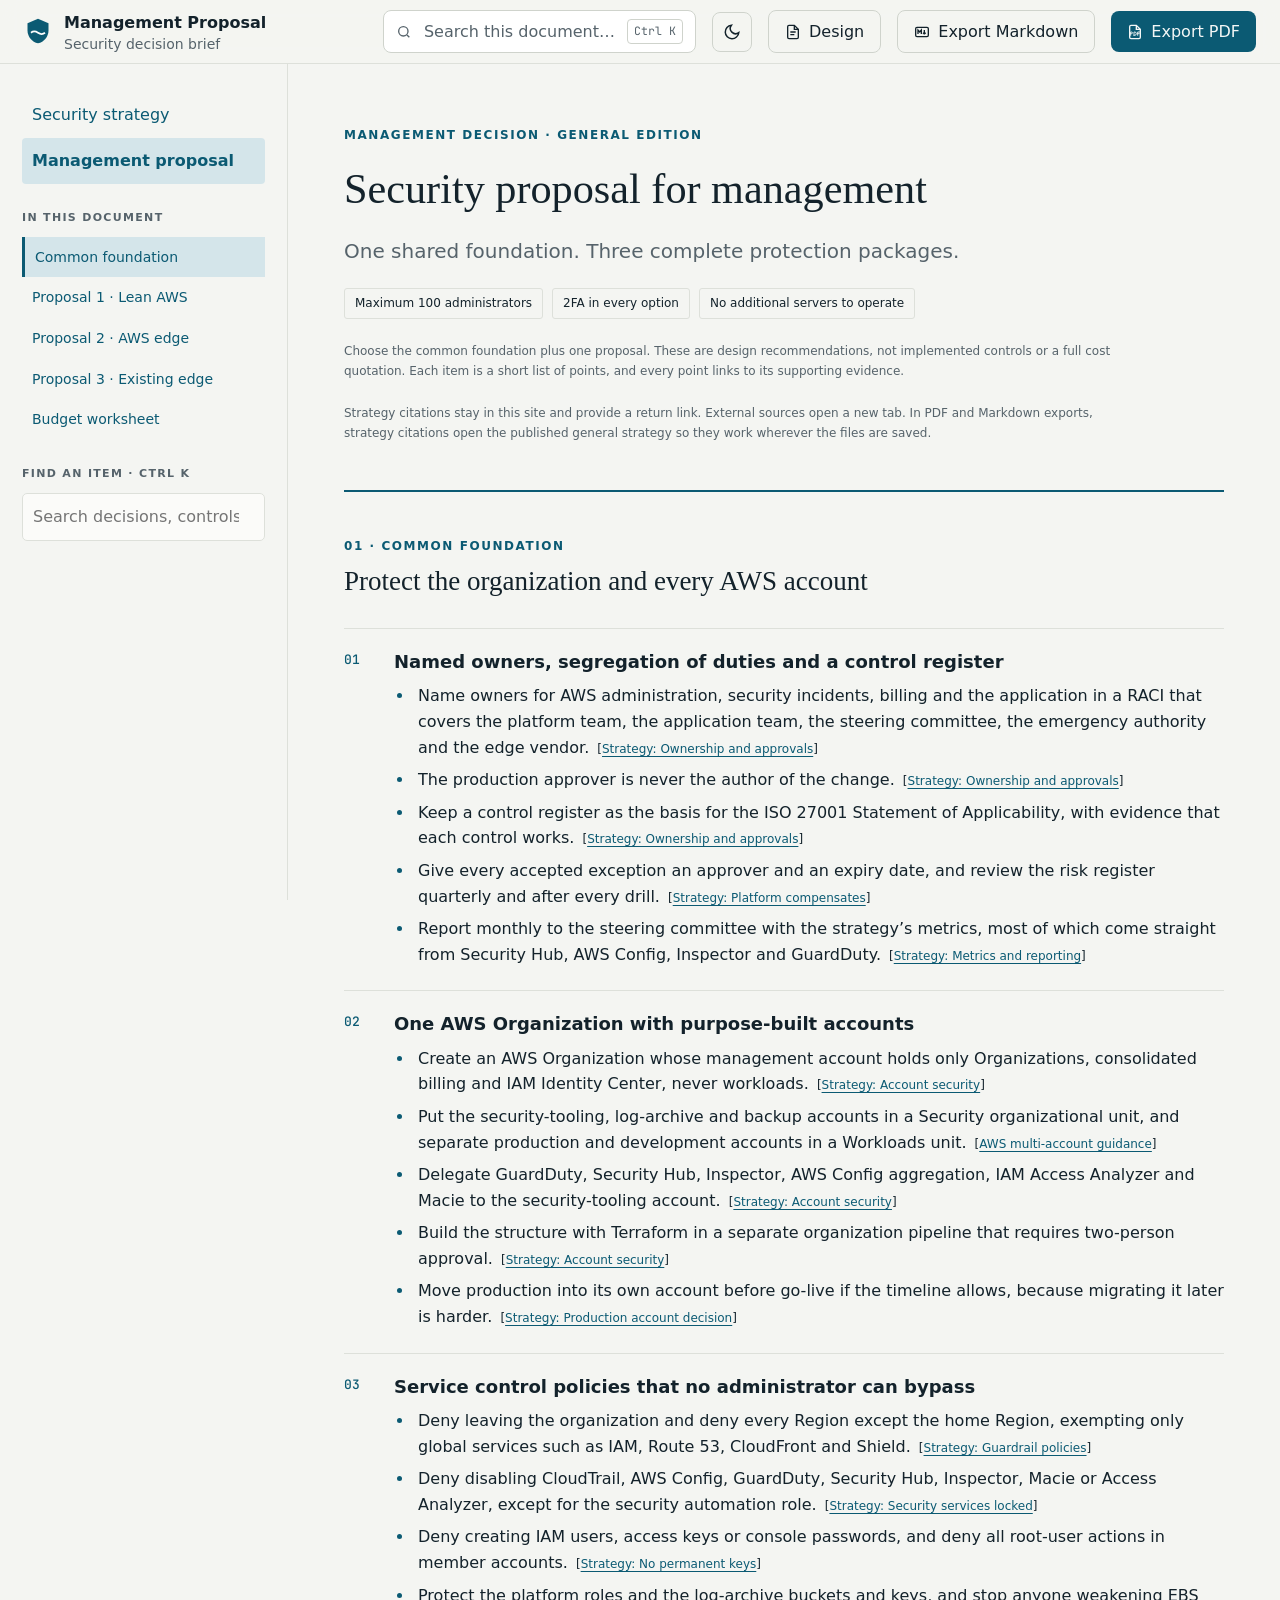
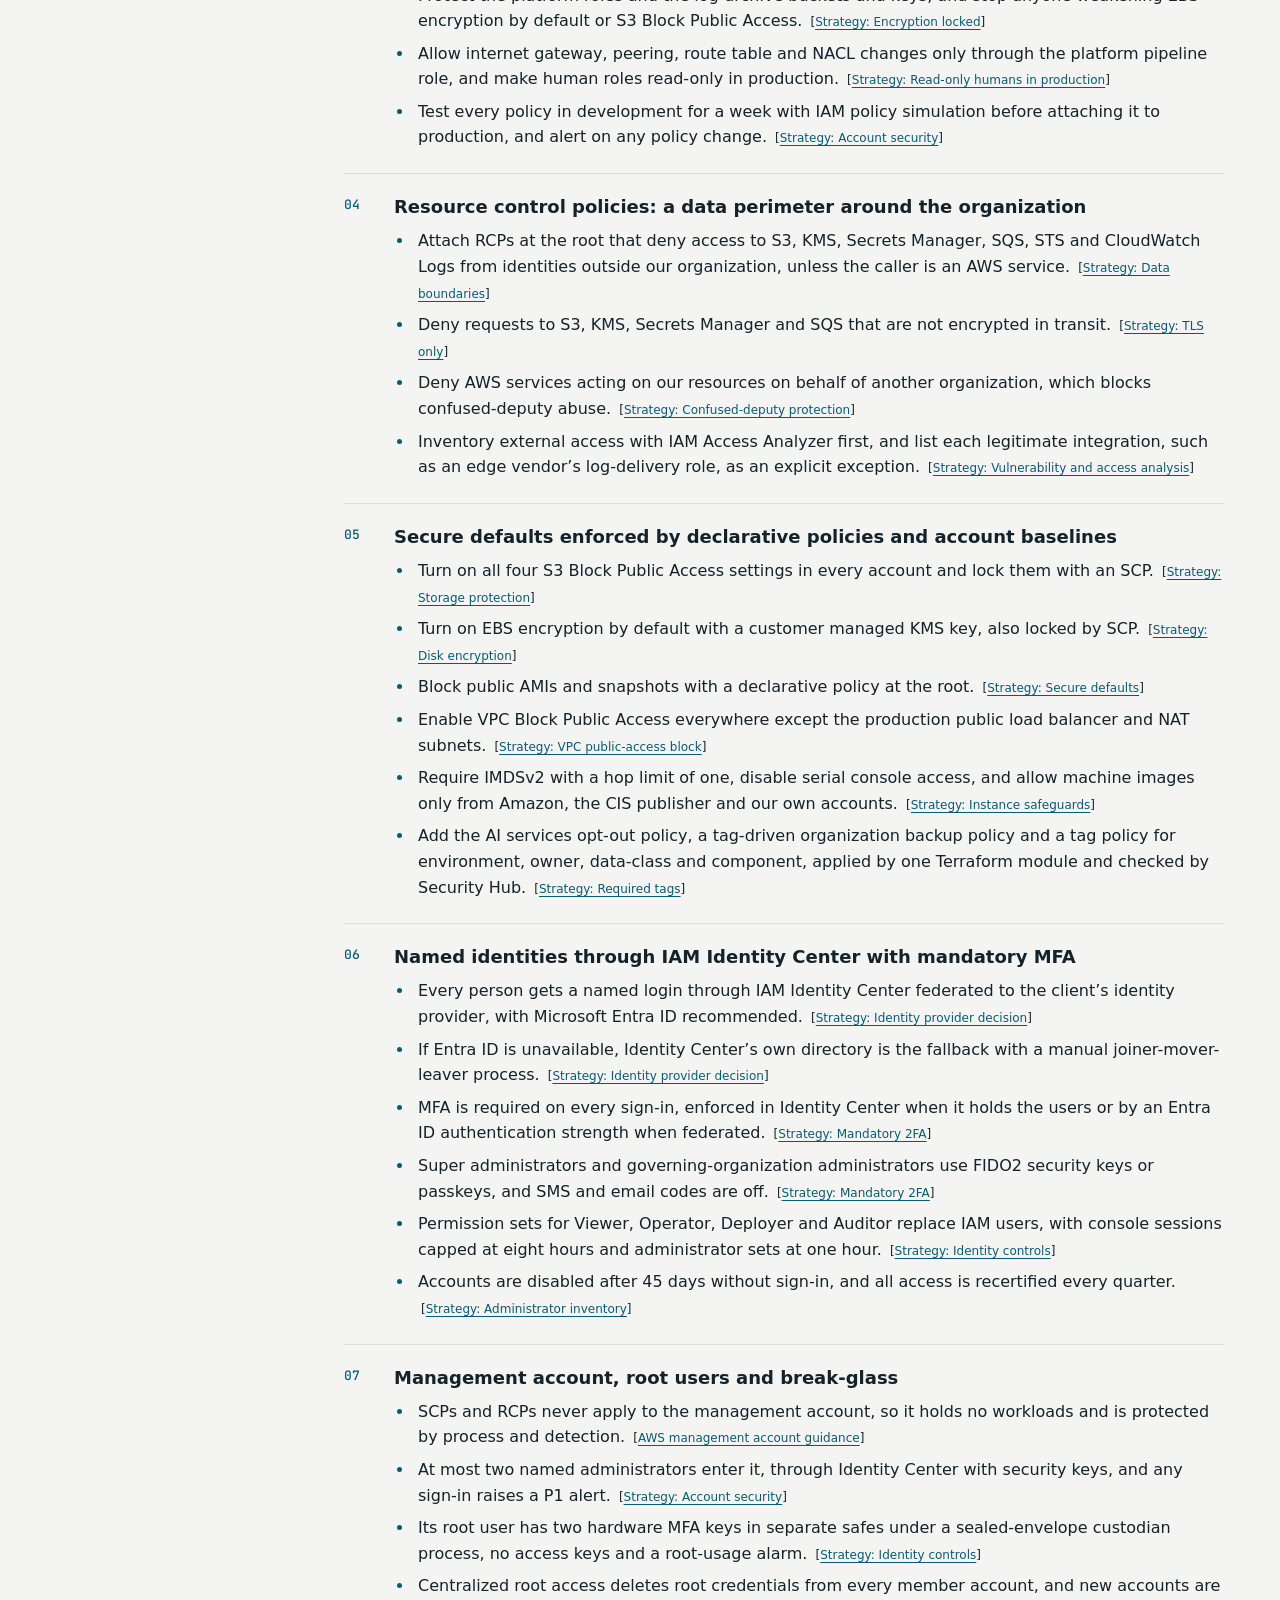
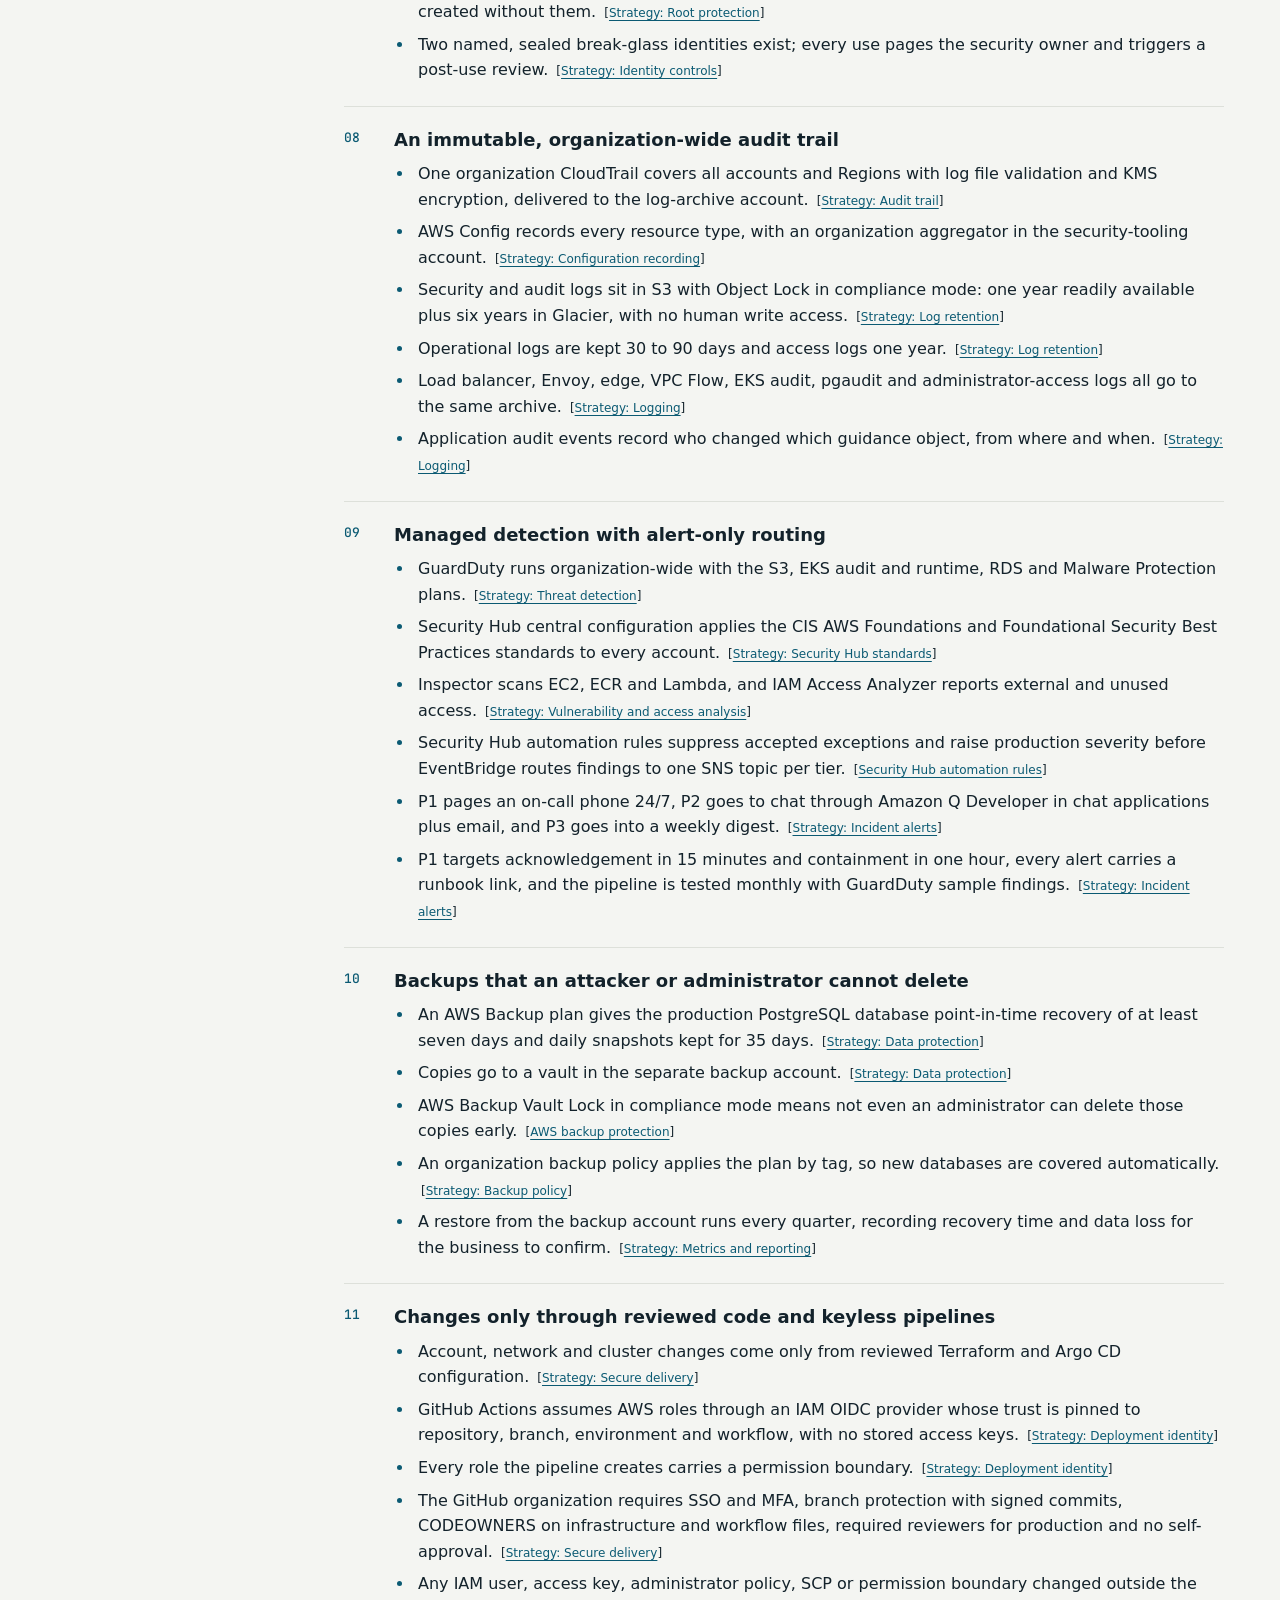
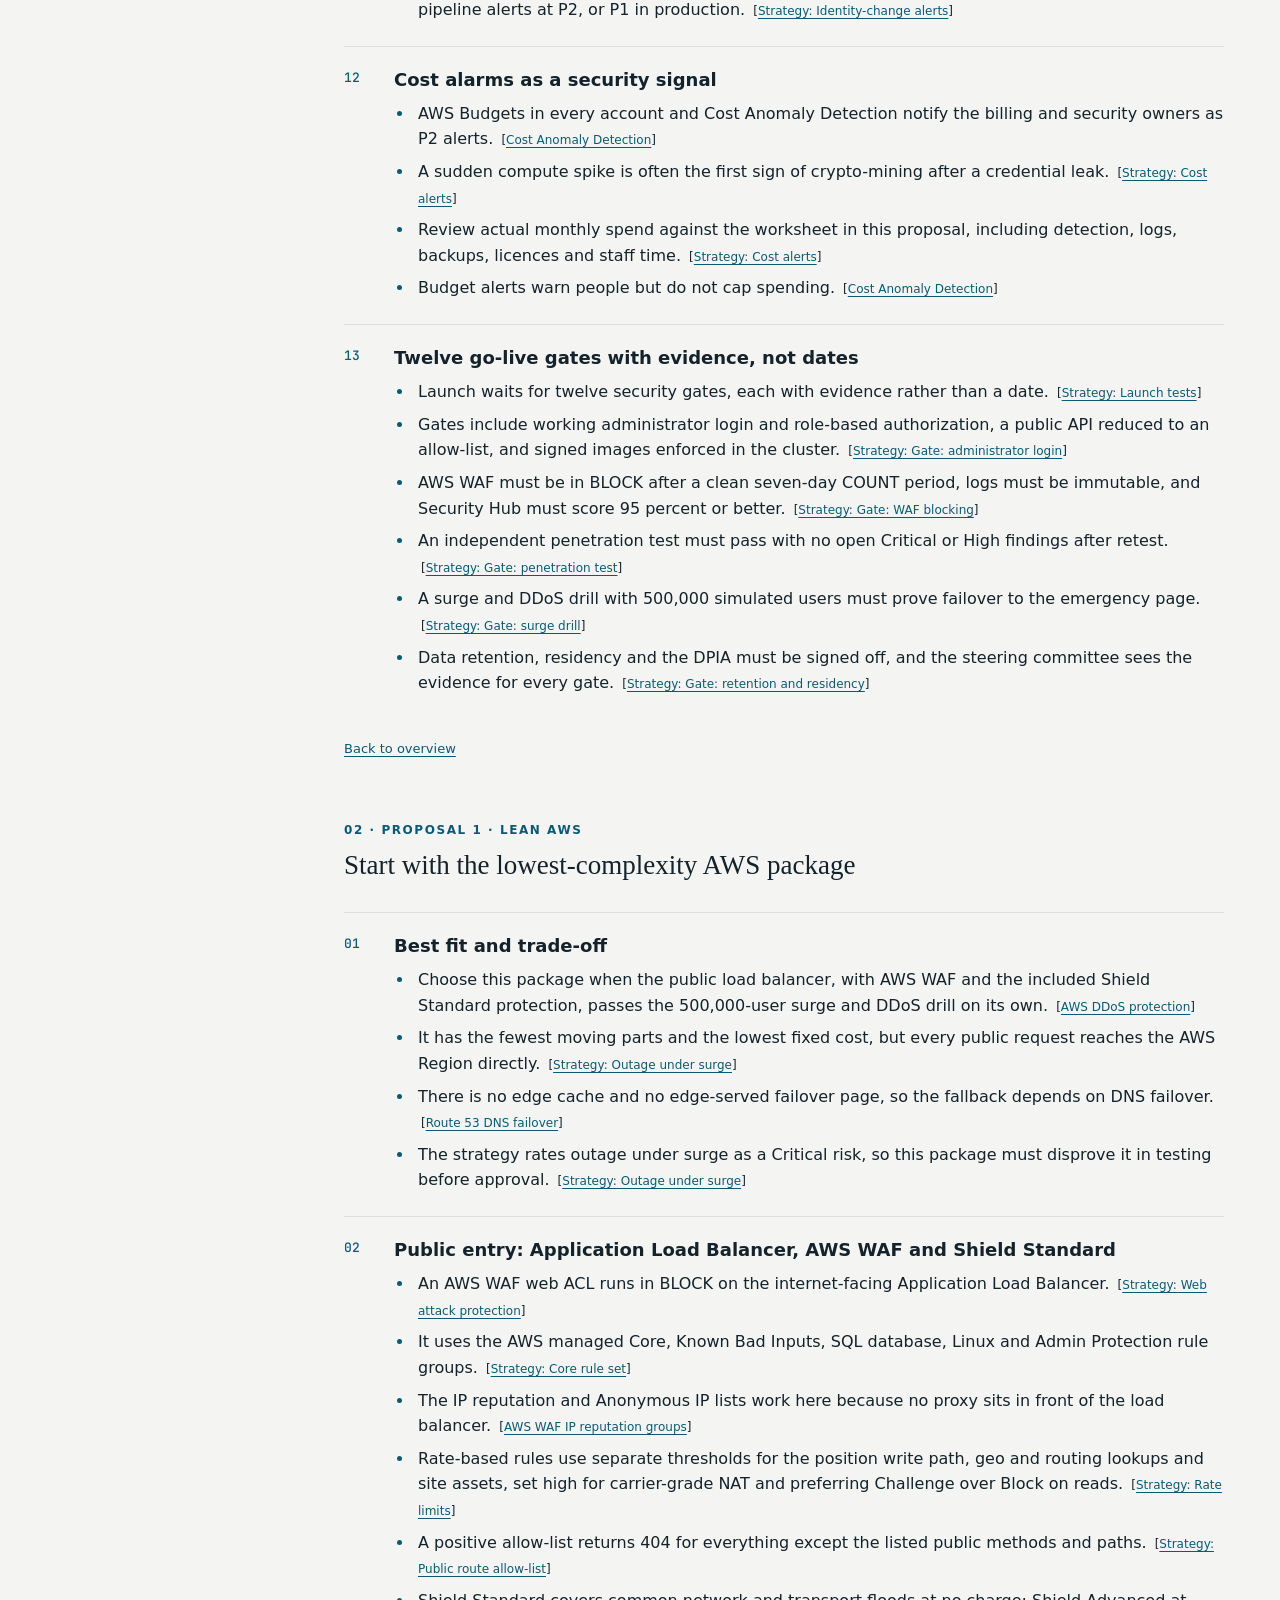
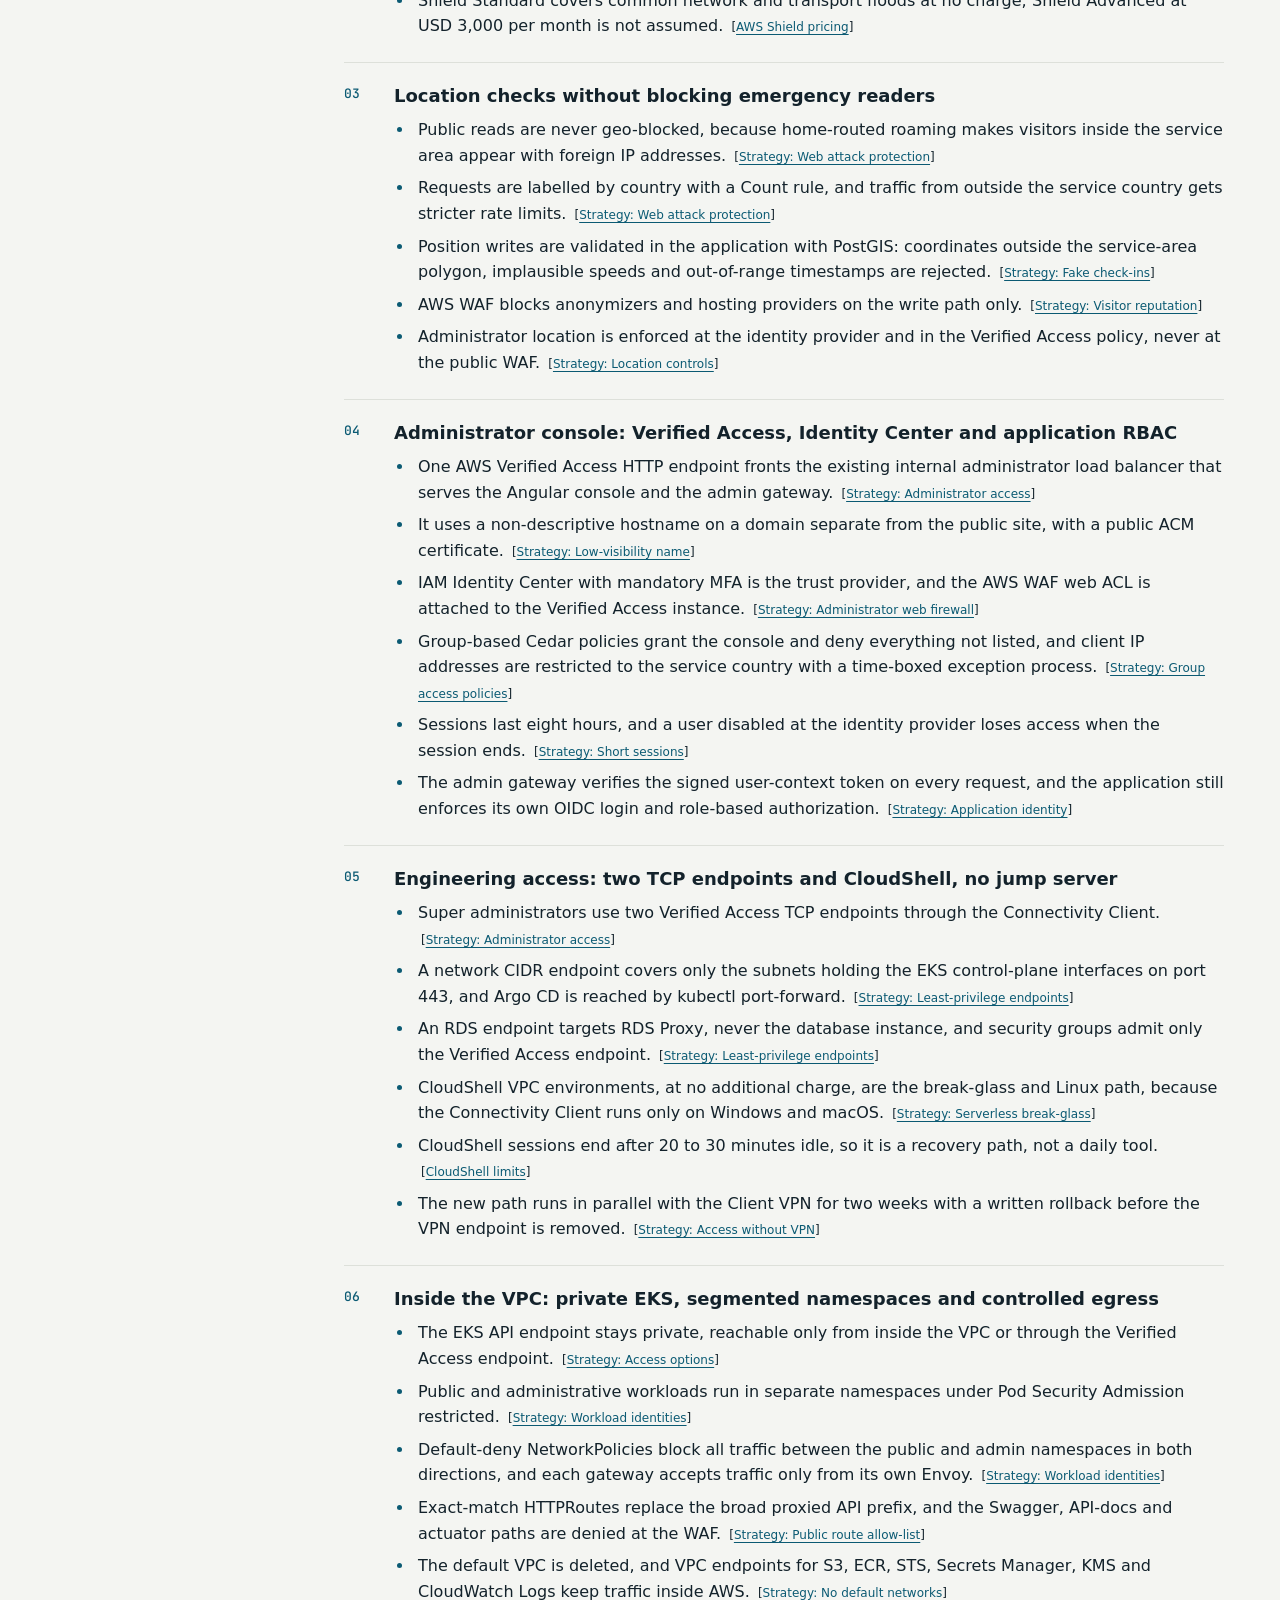
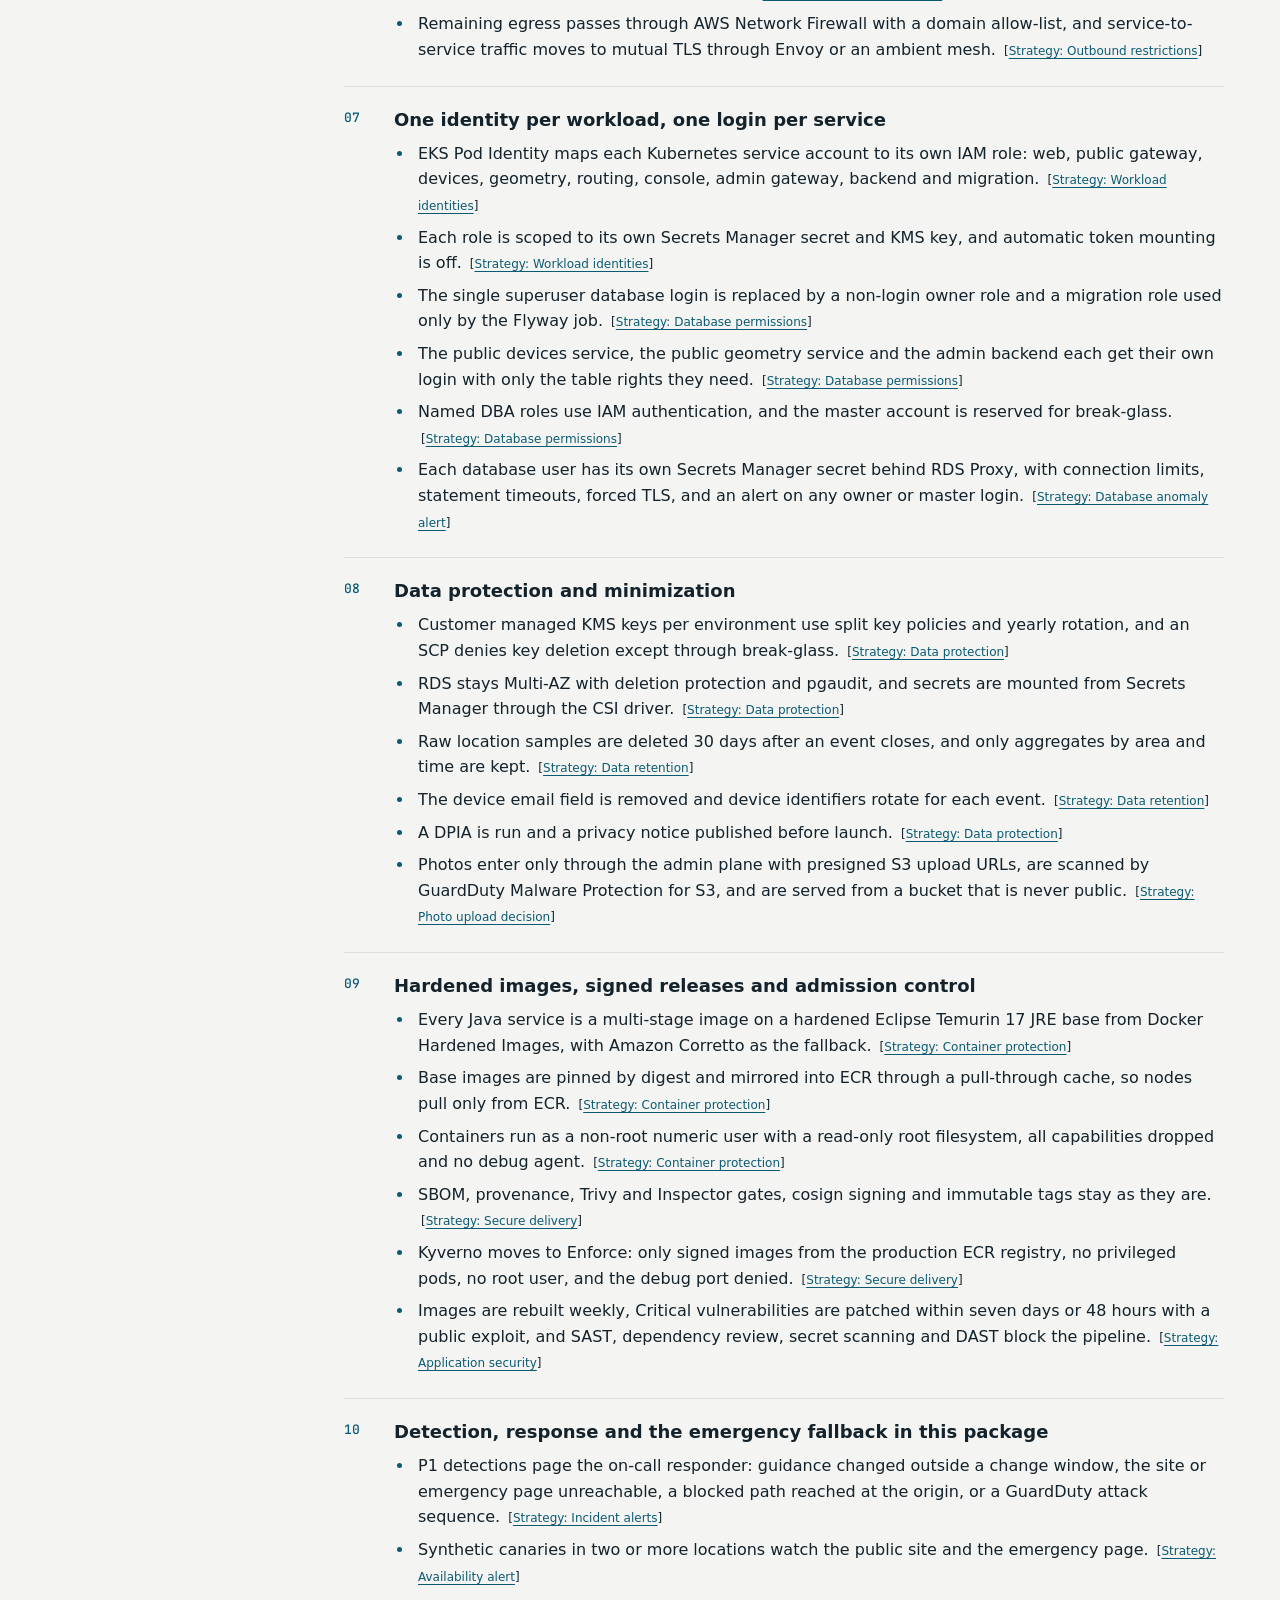
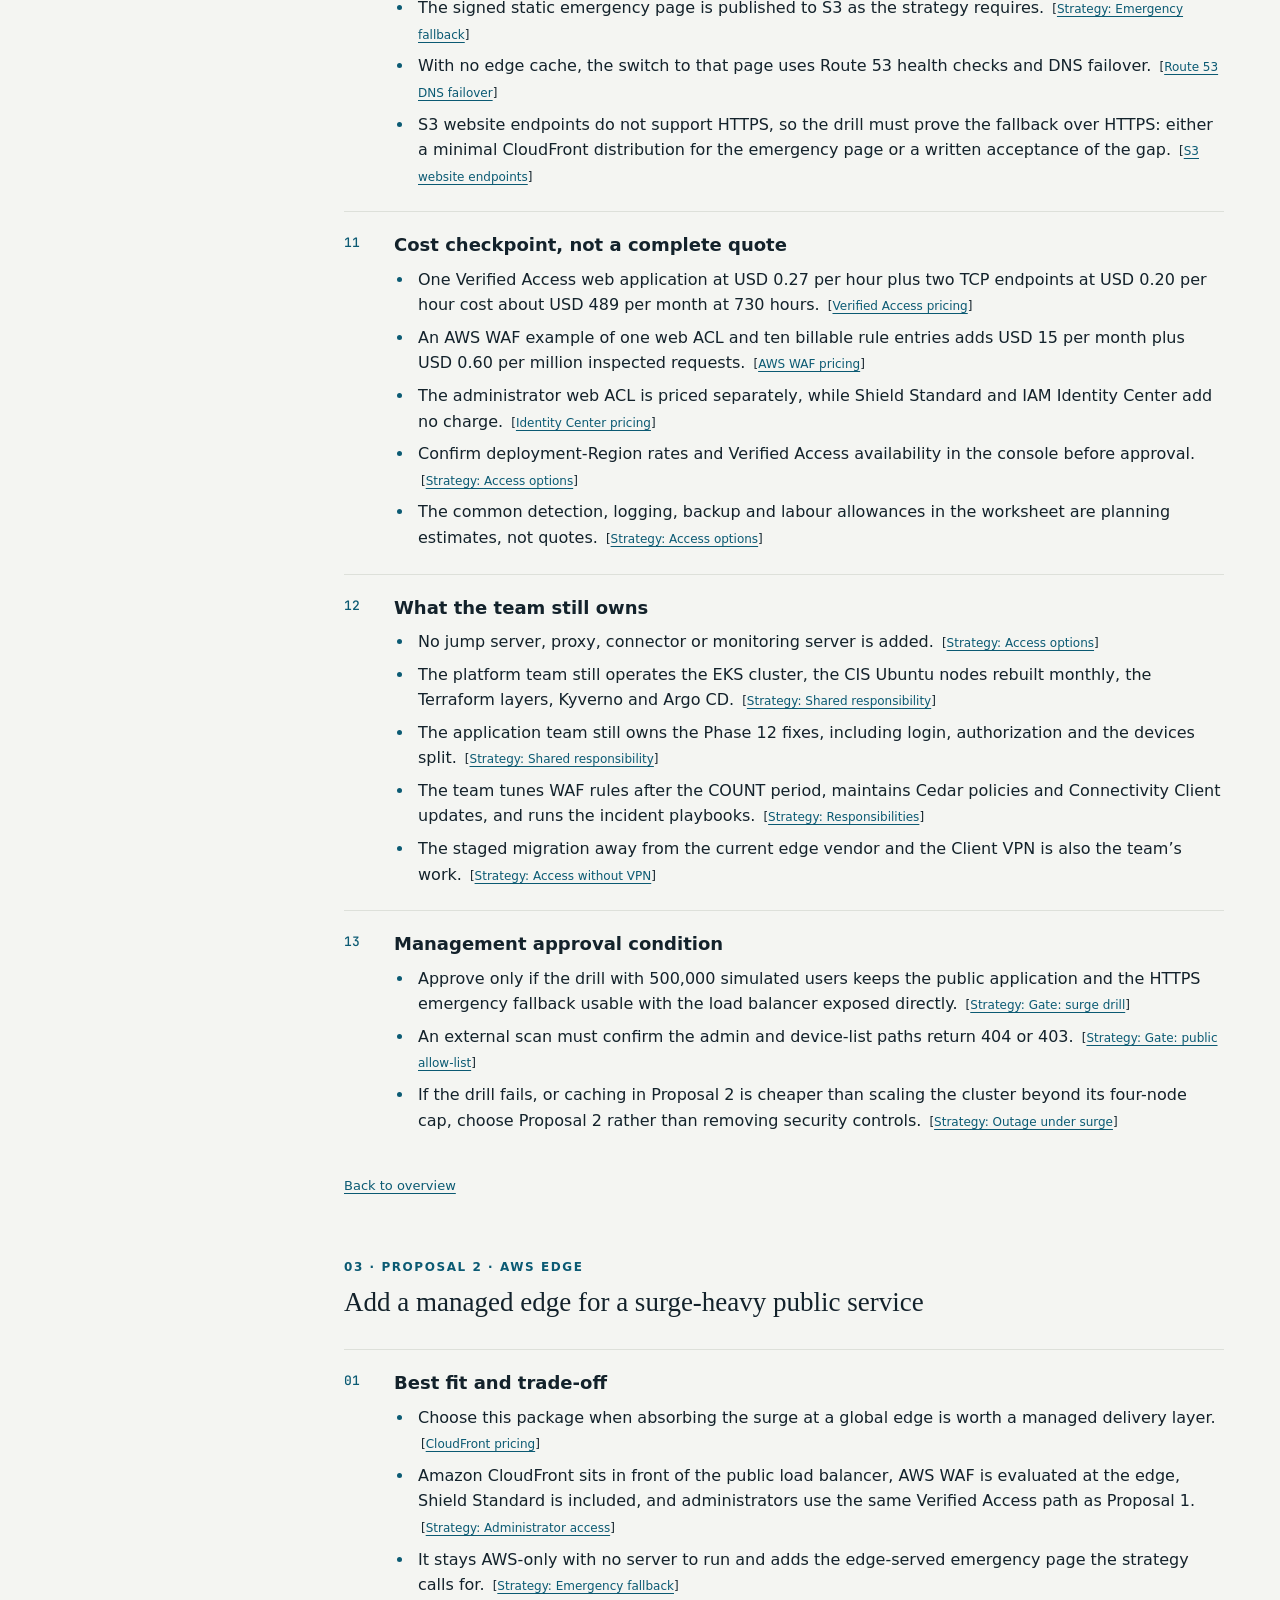
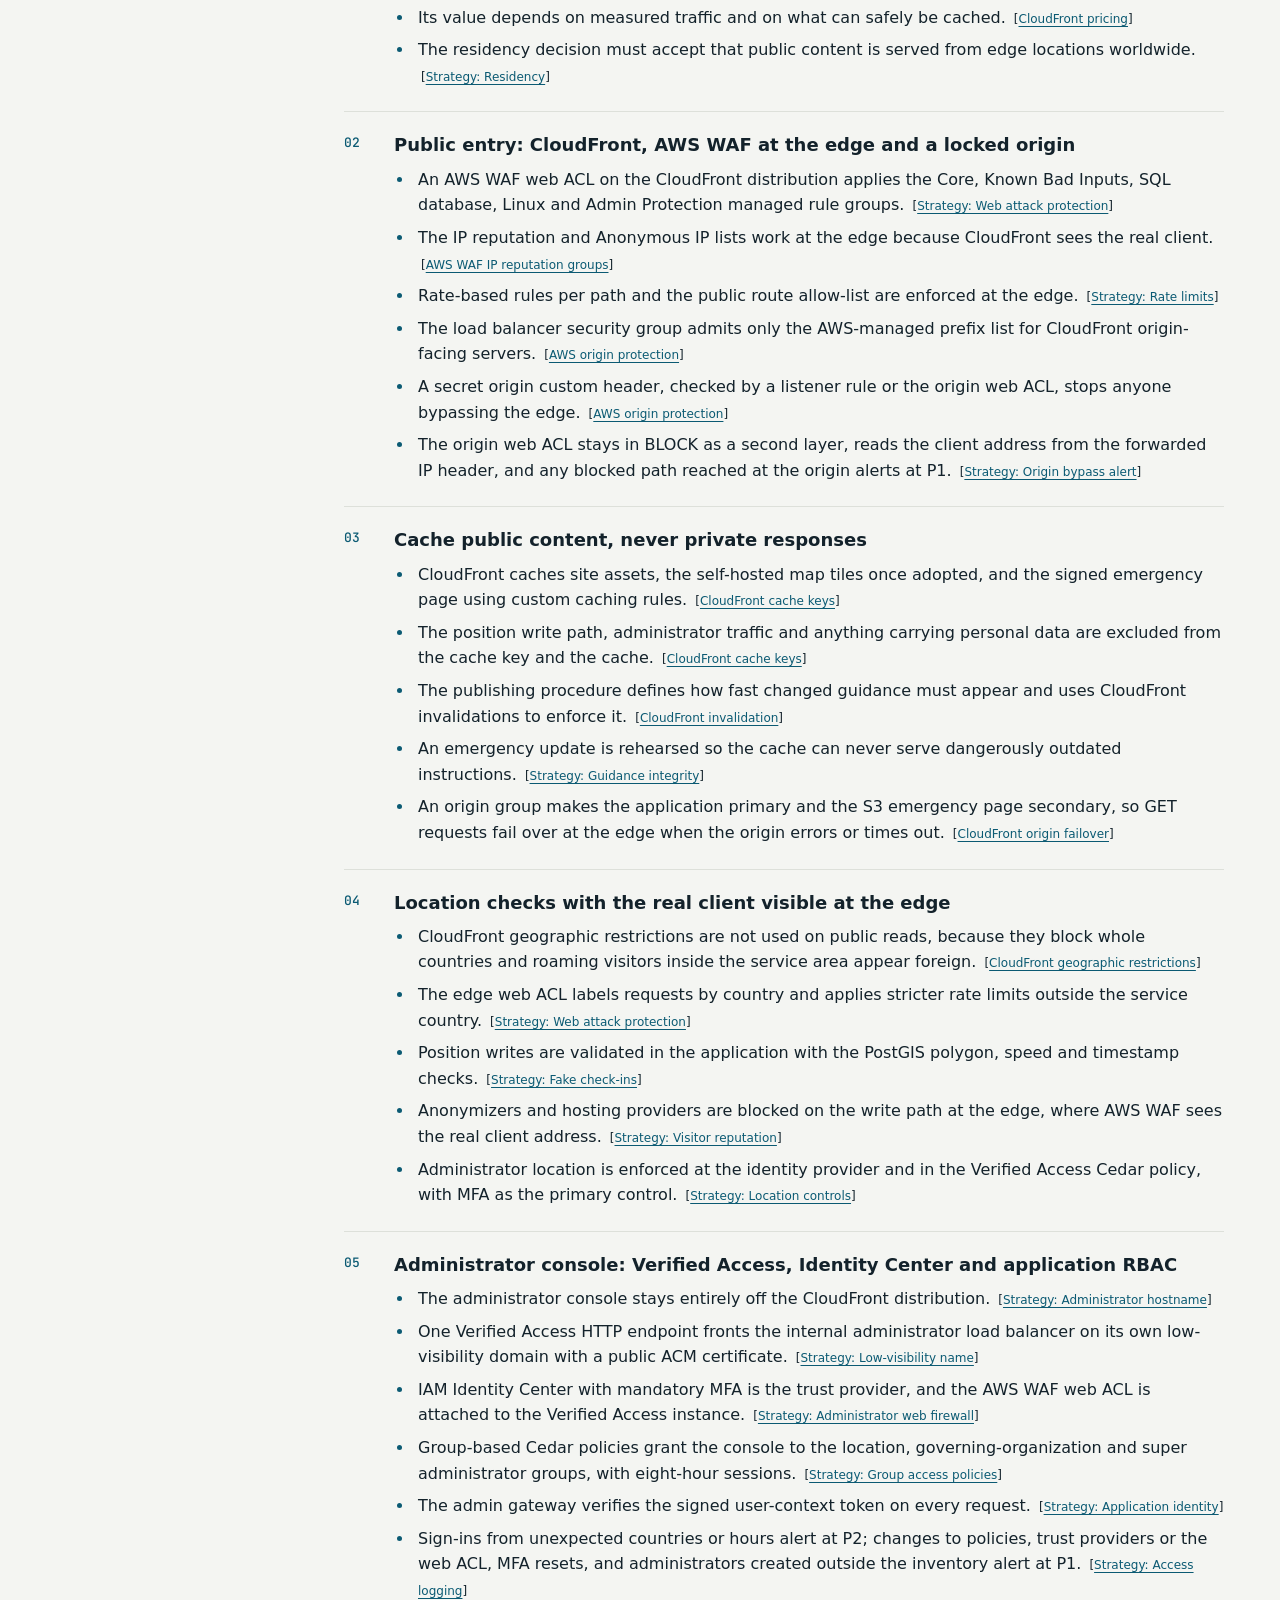
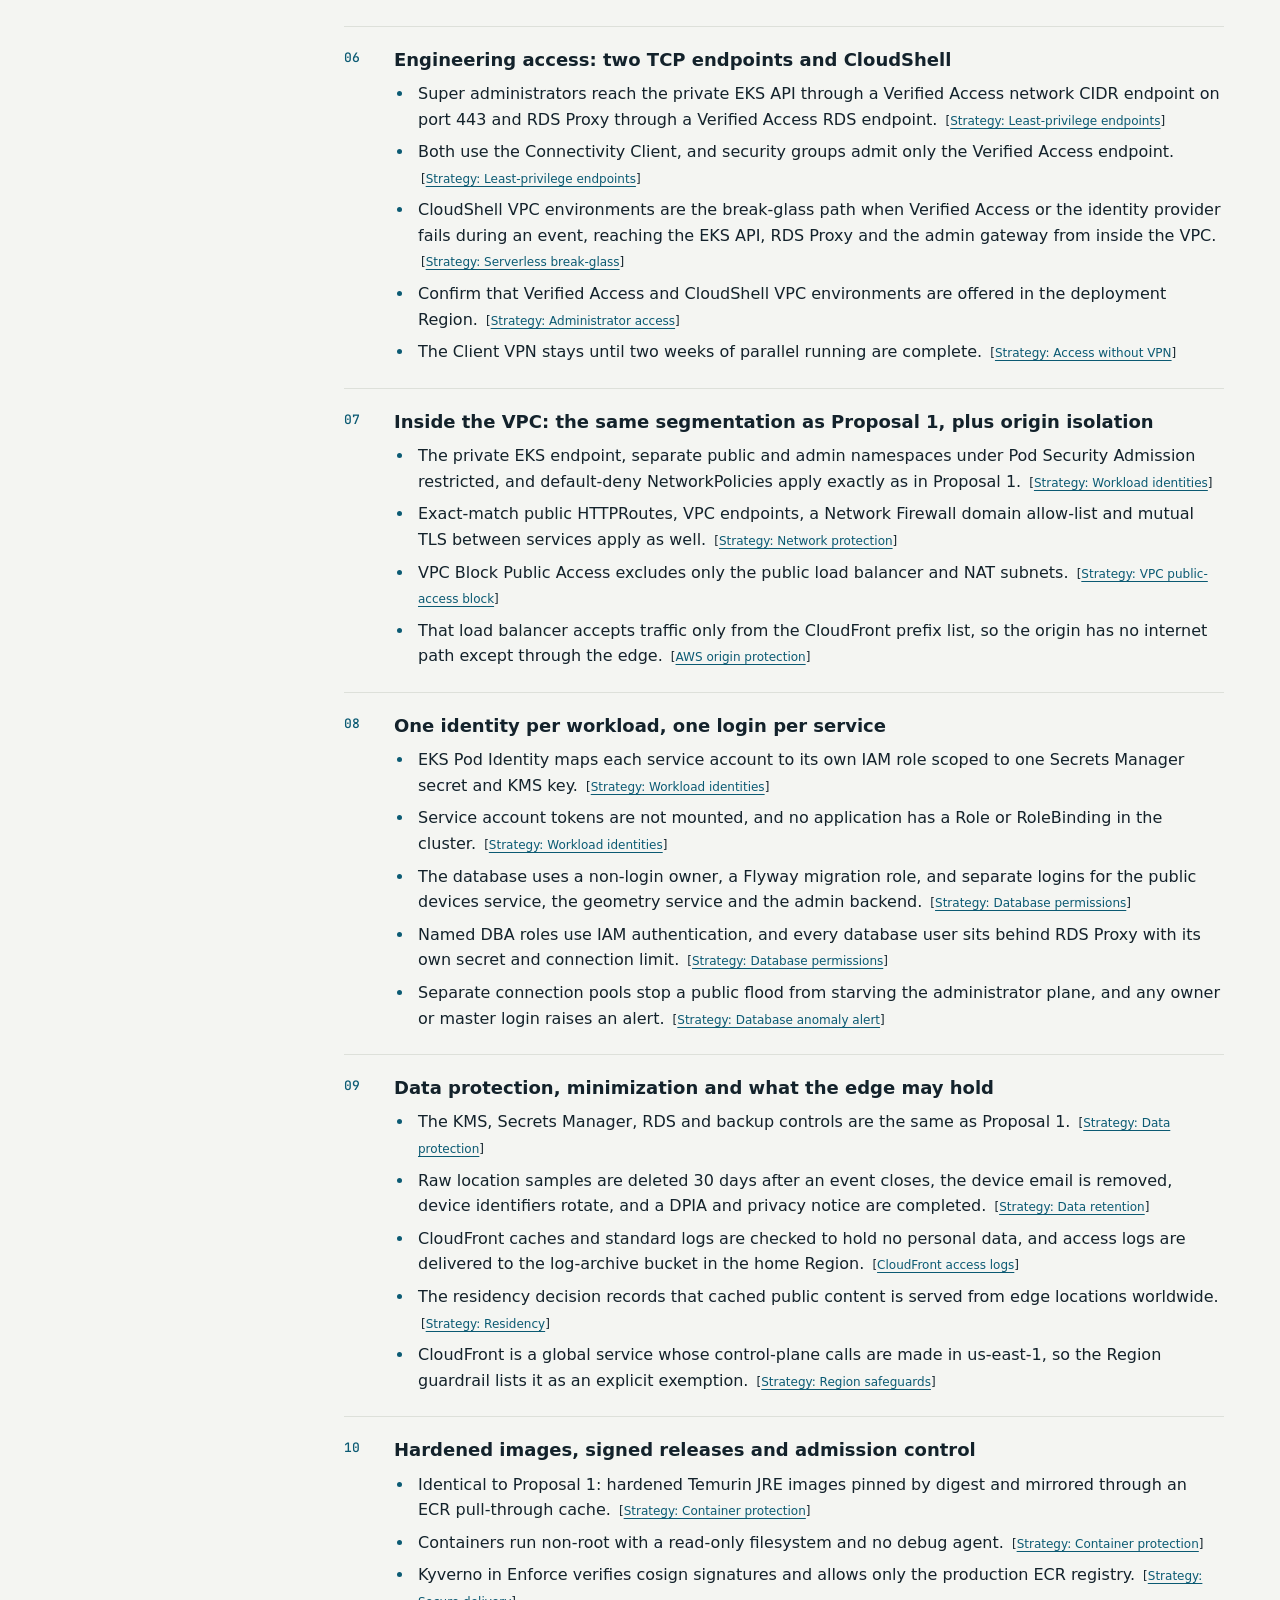
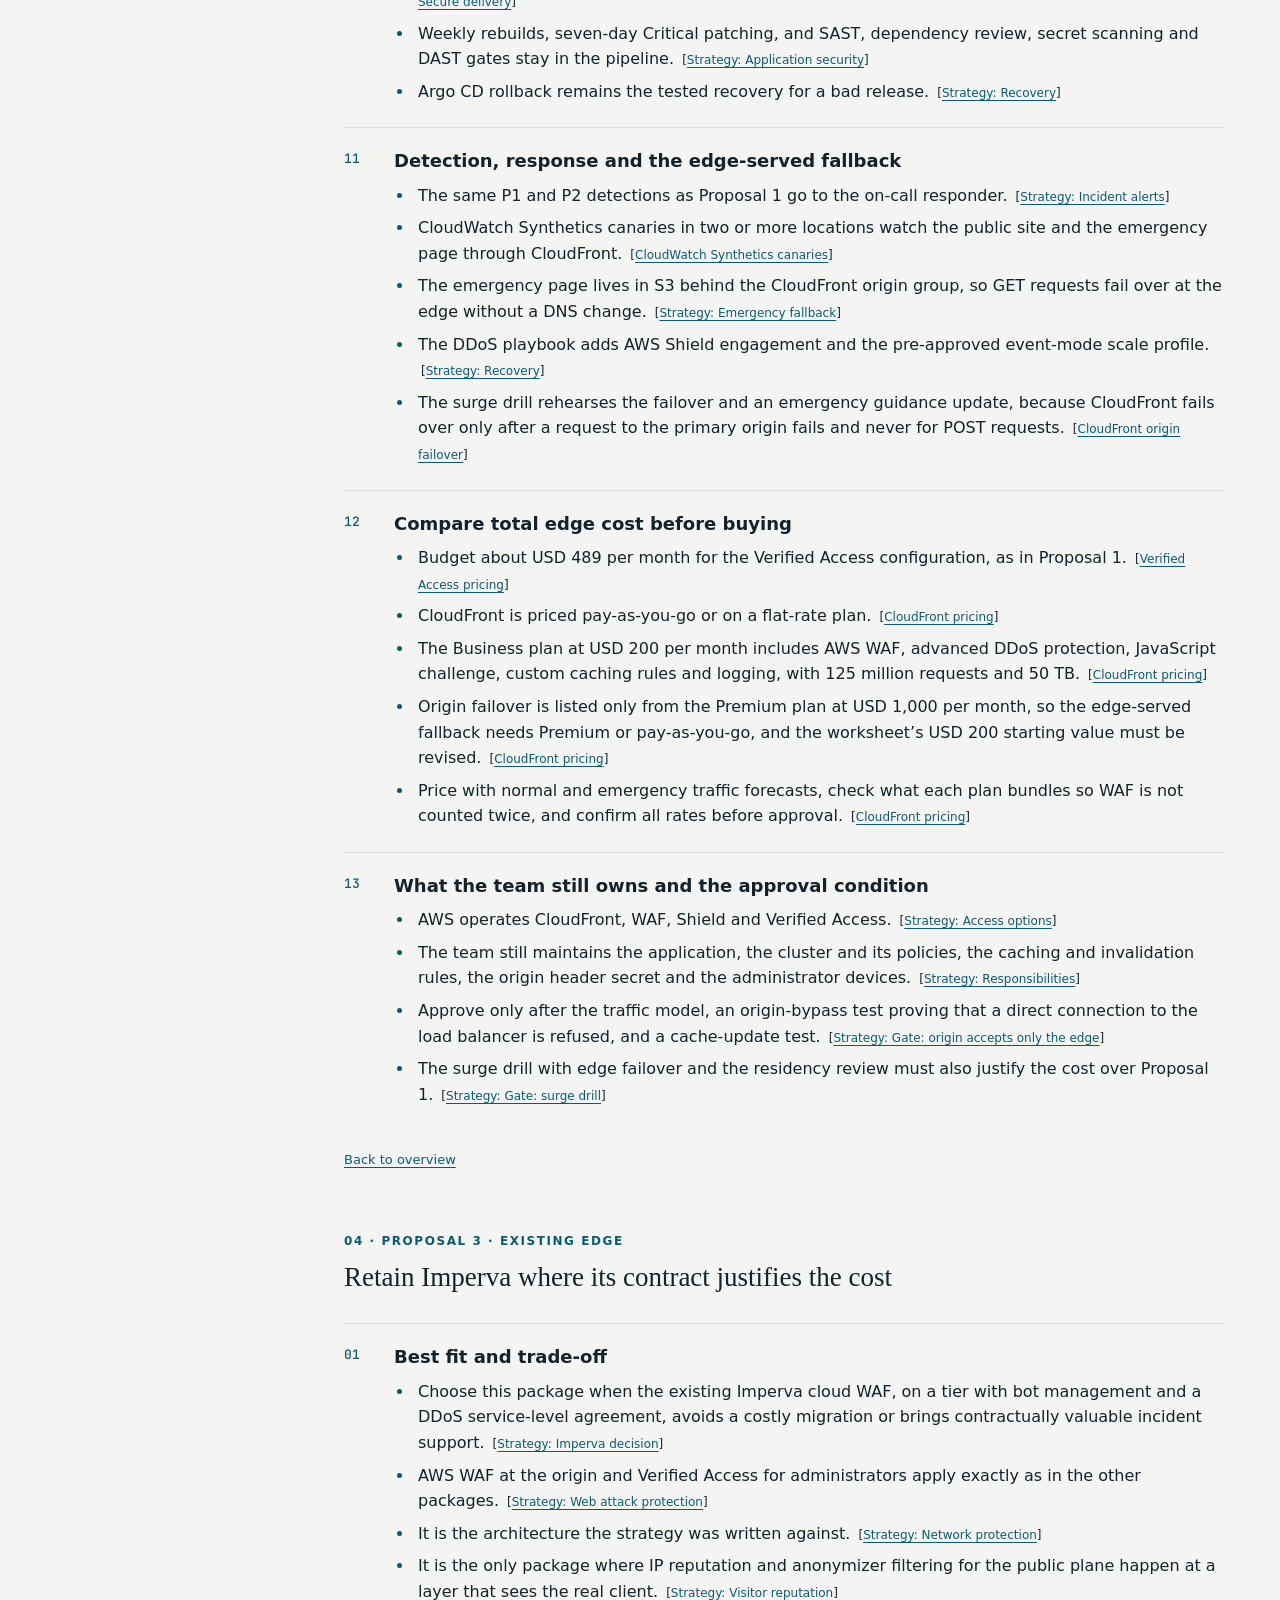
==== commit deac9e2c: "Publish management proposal (build 10)" ====
--- a/proposal/index.html
+++ b/proposal/index.html
@@ -1,4 +1,4 @@
-<!doctype html><html lang="en" data-theme="light"><head><meta charset="utf-8"><meta name="viewport" content="width=device-width,initial-scale=1"><title>Security proposal for management</title><meta name="description" content="One shared foundation. Three complete protection packages."><link rel="stylesheet" href="styles.css?v=6"><link rel="stylesheet" href="toolbar.css?v=2"></head><body>
+<!doctype html><html lang="en" data-theme="light"><head><meta charset="utf-8"><meta name="viewport" content="width=device-width,initial-scale=1"><title>Security proposal for management</title><meta name="description" content="One shared foundation. Three complete protection packages."><link rel="stylesheet" href="styles.css?v=7"><link rel="stylesheet" href="toolbar.css?v=2"></head><body>
 <header class="topbar document-toolbar">
   <button class="icon-btn menu-btn" id="menuBtn" aria-label="Open navigation" aria-expanded="false" aria-controls="sidebar"><svg viewBox="0 0 24 24" fill="none" stroke="currentColor" stroke-width="2" aria-hidden="true" focusable="false"><path d="M4 7h16M4 12h16M4 17h16"/></svg></button>
   <a href="#top" class="brand" aria-label="Management Proposal home"><svg viewBox="0 0 32 32" aria-hidden="true" focusable="false"><path d="M16 2 4 7v8c0 7.5 5.1 13.4 12 15 6.9-1.6 12-7.5 12-15V7z" fill="currentColor"/><path d="M8 18c2.5-2 5-2 8 0s5.5 2 8 0" stroke="#fff" stroke-width="2" fill="none"/></svg><span class="name">Management Proposal<small>Security decision brief</small></span></a>
@@ -10,7 +10,7 @@
   <a class="btn btn-primary export-btn download" id="pdfBtn" href="management-proposal.pdf" download="management-proposal.pdf" aria-label="Export PDF" title="Export PDF"><svg viewBox="0 0 24 24" fill="none" stroke="currentColor" stroke-width="2" aria-hidden="true" focusable="false"><path d="M14 2H6a2 2 0 0 0-2 2v16a2 2 0 0 0 2 2h12a2 2 0 0 0 2-2V8zM14 2v6h6"/><path stroke-width="1.35" stroke-linecap="round" stroke-linejoin="round" d="M5.5 17v-5h1.4a1.25 1.25 0 0 1 0 2.5H5.5M10.5 17v-5h1a2.5 2.5 0 0 1 0 5h-1M16 17v-5h3M16 14.5h2.5"/></svg><span class="label">Export PDF</span></a>
 </header>
 <div class="layout"><nav id="sidebar" class="sidebar" aria-label="Document navigation"><div class="doc-menu"><a href="../index.html">Security strategy</a><a href="index.html" aria-current="page">Management proposal</a></div><div class="small-label">In this document</div><div class="contents"><a href="#common">Common foundation</a><a href="#proposal-1">Proposal 1 · Lean AWS</a><a href="#proposal-2">Proposal 2 · AWS edge</a><a href="#proposal-3">Proposal 3 · Existing edge</a><a href="#budget">Budget worksheet</a></div><div class="small-label">Find an item · Ctrl K</div><input id="search" type="search" aria-label="Search proposal" placeholder="Search decisions, controls…"><div id="searchStatus" role="status"></div><ul id="results" class="search-results"></ul></nav>
-<main id="top"><section class="cover"><div class="eyebrow">Management decision · General edition</div><h1>Security proposal for management</h1><p class="lede">One shared foundation. Three complete protection packages.</p><div class="facts"><span>Maximum 100 administrators</span><span>2FA in every option</span><span>No additional servers to operate</span></div><p class="export-note">Choose the common foundation plus one proposal. These are design recommendations, not implemented controls or a full cost quotation. Each item has two or three sentences, each with linked supporting evidence.</p><p class="export-note">Strategy citations stay in this site and provide a return link. External sources open a new tab. In PDF and Markdown exports, strategy citations open the published general strategy so they work wherever the files are saved.</p></section><section class="print-only" id="contents"><h2>Contents</h2><a href="#common">Common foundation</a><a href="#proposal-1">Proposal 1 · Lean AWS</a><a href="#proposal-2">Proposal 2 · AWS edge</a><a href="#proposal-3">Proposal 3 · Existing edge</a><a href="#budget">Budget worksheet</a></section><section class="section" id="common"><div class="eyebrow">01 · Common foundation</div><h2>Protect the organization and every AWS account</h2><ul class="item-list"><li class="item" id="common-decision"><h3>Named owners, segregation of duties and a control register</h3><p>Assign named owners for AWS administration, security incidents, billing and the application through a RACI that covers the platform team, the application team, the steering committee, the national emergency authority and the edge vendor, and require that the production approver is never the author of the change. <span class="citations">[<a href="../index.html?from=proposal&amp;item=common-decision#d-foundations" data-strategy="d-foundations">Strategy: Ownership and approvals</a>]</span> Keep a control register as the basis for the ISO 27001 Statement of Applicability, with evidence that each control works, a quarterly risk review, and an approver and expiry date for every accepted exception. <span class="citations">[<a href="../index.html?from=proposal&amp;item=common-decision#p7" data-strategy="p7">Strategy: Everything as code</a>]</span> Report monthly to the steering committee using the metrics the strategy defines, most of which come straight from Security Hub, AWS Config, Inspector and GuardDuty. <span class="citations">[<a href="../index.html?from=proposal&amp;item=common-decision#metrics" data-strategy="metrics">Strategy: Metrics and reporting</a>]</span></p></li><li class="item" id="common-accounts"><h3>One AWS Organization with purpose-built accounts</h3><p>Create an AWS Organization with a management account used only for Organizations, consolidated billing and IAM Identity Center, a Security organizational unit holding the security-tooling, log-archive and backup accounts, and a Workloads unit holding separate production and development accounts. <span class="citations">[<a href="https://docs.aws.amazon.com/whitepapers/latest/organizing-your-aws-environment/recommended-ous-and-accounts.html" target="_blank" rel="noopener noreferrer">AWS multi-account guidance</a>]</span> Delegate GuardDuty, Security Hub, Inspector, AWS Config aggregation, IAM Access Analyzer and Macie to the security-tooling account, so day-to-day security work never touches the management account. <span class="citations">[<a href="../index.html?from=proposal&amp;item=common-accounts#dd-org" data-strategy="dd-org">Strategy: Account security</a>]</span> Build the structure with Terraform in a separate organization pipeline that needs two-person approval, and move production into its own account before go-live if the timeline allows. <span class="citations">[<a href="../index.html?from=proposal&amp;item=common-accounts#dec-b25" data-strategy="dec-b25">Strategy: Production account decision</a>]</span></p></li><li class="item" id="common-guardrails"><h3>Service control policies that no administrator can bypass</h3><p>Attach service control policies (SCPs) at the organization root that deny leaving the organization, deny every Region except the home Region, deny disabling CloudTrail, AWS Config, GuardDuty, Security Hub, Inspector, Macie or Access Analyzer, and deny creating IAM users, access keys or console passwords. <span class="citations">[<a href="../index.html?from=proposal&amp;item=common-guardrails#orgPolicyTable" data-strategy="orgPolicyTable">Strategy: Guardrail policies</a>]</span> Add SCPs that protect the platform roles, deny all root-user actions in member accounts, protect the log-archive buckets and keys, prevent weakening EBS encryption by default or S3 Block Public Access, and allow network changes such as internet gateways, peering and route tables only through the platform pipeline role. <span class="citations">[<a href="../index.html?from=proposal&amp;item=common-guardrails#gp-09" data-strategy="gp-09">Strategy: Network changes via pipeline</a>]</span> In the production unit make every human Identity Center role read-only except approved scaling actions and break-glass, test each policy in development for a week with IAM policy simulation before attaching it to production, and alert on any change to these policies. <span class="citations">[<a href="../index.html?from=proposal&amp;item=common-guardrails#gp-10" data-strategy="gp-10">Strategy: Read-only humans in production</a>]</span></p></li><li class="item" id="common-perimeter"><h3>Resource control policies: a data perimeter around the organization</h3><p>Attach resource control policies (RCPs) at the root that deny access to S3, KMS, Secrets Manager, SQS, STS and CloudWatch Logs from any identity outside our organization unless the caller is an AWS service, deny requests that are not encrypted in transit, and deny AWS services acting on our resources on behalf of another organization. <span class="citations">[<a href="../index.html?from=proposal&amp;item=common-perimeter#gp-12" data-strategy="gp-12">Strategy: Data boundaries</a>]</span> Before enforcement, inventory external access with IAM Access Analyzer external-access findings and list each legitimate integration, such as an edge vendor’s log-delivery role, as an explicit exception so log delivery and backups keep working. <span class="citations">[<a href="../index.html?from=proposal&amp;item=common-perimeter#ab-05" data-strategy="ab-05">Strategy: Vulnerability and access analysis</a>]</span></p></li><li class="item" id="common-defaults"><h3>Secure defaults enforced by declarative policies and account baselines</h3><p>Turn on all four S3 Block Public Access settings and EBS encryption by default with a customer managed KMS key in every account, and lock both with an SCP so no one can switch them off. <span class="citations">[<a href="../index.html?from=proposal&amp;item=common-defaults#ab-06" data-strategy="ab-06">Strategy: Storage protection</a>]</span> Attach declarative policies at the root that block public AMIs and snapshots, enable VPC Block Public Access everywhere except the production public load balancer and NAT subnets, require IMDSv2 with a hop limit of one, disable serial console access, and allow machine images only from Amazon, the CIS image publisher and our own accounts. <span class="citations">[<a href="../index.html?from=proposal&amp;item=common-defaults#gp-15" data-strategy="gp-15">Strategy: Secure defaults</a>]</span> Add the AI services opt-out policy, an organization backup policy applied by tag and a tag policy that standardizes environment, owner, data-class and component tags, and apply the whole baseline with one Terraform module whose state Security Hub checks. <span class="citations">[<a href="../index.html?from=proposal&amp;item=common-defaults#gp-20" data-strategy="gp-20">Strategy: Required tags</a>]</span></p></li><li class="item" id="common-identity"><h3>Named identities through IAM Identity Center with mandatory MFA</h3><p>Give every person a named login through IAM Identity Center federated to the client’s identity provider, with Microsoft Entra ID recommended and Identity Center’s own directory as the fallback with a manual joiner-mover-leaver process. <span class="citations">[<a href="../index.html?from=proposal&amp;item=common-identity#dec-b3a" data-strategy="dec-b3a">Strategy: Identity provider decision</a>]</span> Require MFA on every sign-in, enforced in Identity Center when it holds the users or by an Entra ID Conditional Access authentication strength when federated, with FIDO2 security keys or passkeys mandatory for super administrators and governing-organization administrators and SMS and email codes switched off. <span class="citations">[<a href="../index.html?from=proposal&amp;item=common-identity#hc-01" data-strategy="hc-01">Strategy: Mandatory 2FA</a>]</span> Use permission sets for Viewer, Operator, Deployer and Auditor with no IAM users, cap console sessions at eight hours and administrator permission sets at one hour, disable accounts after 45 days without sign-in, and recertify all access every quarter. <span class="citations">[<a href="../index.html?from=proposal&amp;item=common-identity#d-iam" data-strategy="d-iam">Strategy: Identity controls</a>]</span></p></li><li class="item" id="common-root"><h3>Management account, root users and break-glass</h3><p>Keep no workloads in the management account, allow at most two named administrators into it through Identity Center with security keys, and raise a P1 alert on any sign-in to it, because SCPs and RCPs never apply to the management account. <span class="citations">[<a href="https://docs.aws.amazon.com/organizations/latest/userguide/orgs_best-practices_mgmt-acct.html" target="_blank" rel="noopener noreferrer">AWS management account guidance</a>]</span> Protect its root user with two hardware MFA keys kept in separate safes under a sealed-envelope custodian process, no access keys and a root-usage alarm, and use centralized root access to delete root credentials from every member account. <span class="citations">[<a href="../index.html?from=proposal&amp;item=common-root#ab-12" data-strategy="ab-12">Strategy: Root protection</a>]</span> Keep two named, sealed break-glass identities whose every use pages the security owner and triggers a mandatory post-use review, and rehearse them before member root credentials are removed. <span class="citations">[<a href="../index.html?from=proposal&amp;item=common-root#d-iam" data-strategy="d-iam">Strategy: Identity controls</a>]</span></p></li><li class="item" id="common-records"><h3>An immutable, organization-wide audit trail</h3><p>Run one organization CloudTrail covering all accounts and Regions with log file validation and KMS encryption, plus AWS Config recording every resource type with an aggregator in the security-tooling account, both delivered to the log-archive account. <span class="citations">[<a href="../index.html?from=proposal&amp;item=common-records#ab-01" data-strategy="ab-01">Strategy: Audit trail</a>]</span> Store security and audit logs in S3 with Object Lock in compliance mode for one year readily available plus six years in Glacier, keep operational logs 30 to 90 days, and give no human write access to the archive. <span class="citations">[<a href="../index.html?from=proposal&amp;item=common-records#ch-03" data-strategy="ch-03">Strategy: Log retention</a>]</span> Ship load balancer, Envoy, edge, VPC Flow, EKS audit, pgaudit and administrator-access logs to the same archive, and add application audit events that record who changed which guidance object, from where and when. <span class="citations">[<a href="../index.html?from=proposal&amp;item=common-records#d-detect" data-strategy="d-detect">Strategy: Logging</a>]</span></p></li><li class="item" id="common-detection"><h3>Managed detection with alert-only routing</h3><p>Enable GuardDuty for the whole organization with the S3, EKS audit and runtime, RDS and Malware Protection plans, Security Hub central configuration with the CIS AWS Foundations and Foundational Security Best Practices standards, Inspector for EC2, ECR and Lambda, and IAM Access Analyzer. <span class="citations">[<a href="../index.html?from=proposal&amp;item=common-detection#ab-03" data-strategy="ab-03">Strategy: Threat detection</a>]</span> Use Security Hub automation rules to suppress accepted exceptions and raise production severity, then route findings through EventBridge to one SNS topic per tier: P1 pages an on-call phone 24/7, P2 goes to chat through Amazon Q Developer in chat applications plus email, and P3 goes into a weekly digest. <span class="citations">[<a href="https://docs.aws.amazon.com/securityhub/latest/userguide/securityhub-v2-automations.html" target="_blank" rel="noopener noreferrer">Security Hub automation rules</a>]</span> Target acknowledgement within 15 minutes and containment within one hour for P1, attach a runbook link to every alert, and test the pipeline monthly with GuardDuty sample findings. <span class="citations">[<a href="../index.html?from=proposal&amp;item=common-detection#dd-alerts" data-strategy="dd-alerts">Strategy: Incident alerts</a>]</span></p></li><li class="item" id="common-recovery"><h3>Backups that an attacker or administrator cannot delete</h3><p>Use an AWS Backup plan for the production PostgreSQL database with point-in-time recovery of at least seven days and daily snapshots kept for 35 days, copied to a vault in the separate backup account. <span class="citations">[<a href="../index.html?from=proposal&amp;item=common-recovery#d-data" data-strategy="d-data">Strategy: Data protection</a>]</span> Lock that vault with AWS Backup Vault Lock in compliance mode so not even an administrator can delete copies early, and apply the plan through an organization backup policy keyed on tags. <span class="citations">[<a href="https://docs.aws.amazon.com/aws-backup/latest/devguide/vault-lock.html" target="_blank" rel="noopener noreferrer">AWS backup protection</a>]</span> Restore from the backup account every quarter, record the recovery time and data loss achieved, and have the business confirm they meet the service requirement. <span class="citations">[<a href="../index.html?from=proposal&amp;item=common-recovery#metrics" data-strategy="metrics">Strategy: Metrics and reporting</a>]</span></p></li><li class="item" id="common-delivery"><h3>Changes only through reviewed code and keyless pipelines</h3><p>Deploy account, network and cluster changes only from reviewed Terraform and Argo CD configuration, with GitHub Actions assuming AWS roles through an IAM OIDC provider whose trust is pinned to the repository, branch, environment and workflow, and with permission boundaries on every role the pipeline creates. <span class="citations">[<a href="../index.html?from=proposal&amp;item=common-delivery#ab-11" data-strategy="ab-11">Strategy: Deployment identity</a>]</span> Harden the GitHub organization with SSO and MFA, branch protection with signed commits, CODEOWNERS on infrastructure and workflow files, required reviewers for production environments and no self-approval. <span class="citations">[<a href="../index.html?from=proposal&amp;item=common-delivery#d-supply" data-strategy="d-supply">Strategy: Secure delivery</a>]</span> Alert at P2, or P1 in production, on any IAM user or access key, administrator policy, SCP or permission boundary created or changed outside the pipeline. <span class="citations">[<a href="../index.html?from=proposal&amp;item=common-delivery#al-12" data-strategy="al-12">Strategy: Identity-change alerts</a>]</span></p></li><li class="item" id="common-budget"><h3>Cost alarms as a security signal</h3><p>Set AWS Budgets in every account and enable Cost Anomaly Detection, routing both to the billing and security owners as P2 alerts, because a sudden compute spike is often the first sign of crypto-mining after a credential leak. <span class="citations">[<a href="../index.html?from=proposal&amp;item=common-budget#ab-10" data-strategy="ab-10">Strategy: Cost alerts</a>]</span> Review actual monthly spend against the worksheet in this proposal, including detection, logs, backups, licences and staff time, remembering that budget alerts warn people but do not cap spending. <span class="citations">[<a href="https://docs.aws.amazon.com/cost-management/latest/userguide/manage-ad.html" target="_blank" rel="noopener noreferrer">Cost Anomaly Detection</a>]</span></p></li><li class="item" id="common-approval"><h3>Twelve go-live gates with evidence, not dates</h3><p>Approve launch only when the twelve security gates pass, including working administrator login and role-based authorization, a public API reduced to an allow-list, AWS WAF in BLOCK after a clean seven-day COUNT period, signed images enforced, immutable logs, and Security Hub at 95 percent or better. <span class="citations">[<a href="../index.html?from=proposal&amp;item=common-approval#g01" data-strategy="g01">Strategy: Gate: administrator login</a>]</span> Require an independent penetration test with no open Critical or High findings after retest, a surge and DDoS drill with 500,000 simulated users that proves failover to the emergency page, and signed data retention, residency and DPIA decisions. <span class="citations">[<a href="../index.html?from=proposal&amp;item=common-approval#g11" data-strategy="g11">Strategy: Gate: surge drill</a>]</span> Present the evidence for each gate to the steering committee, and reject launch if unauthorized users can change guidance, the first restore from the backup account fails or the emergency fallback fails. <span class="citations">[<a href="../index.html?from=proposal&amp;item=common-approval#gates" data-strategy="gates">Strategy: Launch tests</a>]</span></p></li></ul><a class="back-top" href="#top">Back to overview</a></section><section class="section" id="proposal-1"><div class="eyebrow">02 · Proposal 1 · Lean AWS</div><h2>Start with the lowest-complexity AWS package</h2><ul class="item-list"><li class="item" id="p1-fit"><h3>Best fit and trade-off</h3><p>Choose this package when the public load balancer, protected by AWS WAF and the AWS Shield Standard protection that is included at no additional charge, passes the 500,000-user surge and DDoS drill without a content delivery network or an edge vendor in front of it. <span class="citations">[<a href="https://docs.aws.amazon.com/waf/latest/developerguide/shield-chapter.html" target="_blank" rel="noopener noreferrer">AWS DDoS protection</a>]</span> It has the fewest moving parts and the lowest fixed cost, but every public request reaches the AWS Region directly, there is no edge cache or edge-served failover page, and the strategy’s risk register rates outage under surge as Critical, so this package must disprove that risk in testing. <span class="citations">[<a href="../index.html?from=proposal&amp;item=p1-fit#r05" data-strategy="r05">Strategy: Outage under surge</a>]</span></p></li><li class="item" id="p1-edge"><h3>Public entry: Application Load Balancer, AWS WAF and Shield Standard</h3><p>Place an AWS WAF web ACL in BLOCK on the internet-facing Application Load Balancer with the AWS managed Core, Known Bad Inputs, SQL database, Linux and Admin Protection rule groups, plus the IP reputation and Anonymous IP lists, which work in this package because no proxy sits in front of the load balancer. <span class="citations">[<a href="https://docs.aws.amazon.com/waf/latest/developerguide/aws-managed-rule-groups-ip-rep.html" target="_blank" rel="noopener noreferrer">AWS WAF IP reputation groups</a>]</span> Add rate-based rules with separate thresholds for the position write path, the geo and routing lookups and site assets, set high enough for carrier-grade NAT and preferring Challenge over Block on read paths, and a positive allow-list that returns 404 for everything except the listed public methods and paths. <span class="citations">[<a href="../index.html?from=proposal&amp;item=p1-edge#waf-06" data-strategy="waf-06">Strategy: Rate limits</a>]</span> Shield Standard covers common network and transport layer floods automatically; Shield Advanced is a separately priced subscription of USD 3,000 per month that this package does not assume. <span class="citations">[<a href="https://aws.amazon.com/shield/pricing/" target="_blank" rel="noopener noreferrer">AWS Shield pricing</a>]</span></p></li><li class="item" id="p1-location"><h3>Location checks without blocking emergency readers</h3><p>Do not geo-block public reads, because home-routed roaming makes a visitor inside the service area appear with a foreign IP address; instead label requests by country with a Count rule and apply stricter rate limits to traffic from outside the service country. <span class="citations">[<a href="../index.html?from=proposal&amp;item=p1-location#dd-waf" data-strategy="dd-waf">Strategy: Web attack protection</a>]</span> Enforce location for position writes in the application by rejecting coordinates outside the service-area polygon with PostGIS, implausible speeds between samples and out-of-range timestamps, and block anonymizers and hosting providers at AWS WAF on that write path only. <span class="citations">[<a href="../index.html?from=proposal&amp;item=p1-location#r07" data-strategy="r07">Strategy: Fake check-ins</a>]</span> Enforce administrator location at the identity provider and in the Verified Access policy, never at the public WAF. <span class="citations">[<a href="../index.html?from=proposal&amp;item=p1-location#hc-04" data-strategy="hc-04">Strategy: Location controls</a>]</span></p></li><li class="item" id="p1-admin"><h3>Administrator console: Verified Access, Identity Center and application RBAC</h3><p>Publish one AWS Verified Access HTTP endpoint in front of the existing internal administrator load balancer that serves the Angular console and the admin gateway, with a non-descriptive hostname on a domain separate from the public site, a public ACM certificate, and the AWS WAF web ACL attached to the Verified Access instance. <span class="citations">[<a href="../index.html?from=proposal&amp;item=p1-admin#dd-access-rec" data-strategy="dd-access-rec">Strategy: Administrator access</a>]</span> Use IAM Identity Center with mandatory MFA as the trust provider, grant the console through group-based Cedar policies that deny everything not listed, restrict client IP addresses to the service country with a time-boxed exception process, and keep sessions to eight hours. <span class="citations">[<a href="../index.html?from=proposal&amp;item=p1-admin#hc-03" data-strategy="hc-03">Strategy: Group access policies</a>]</span> The admin gateway verifies the signed user-context token that Verified Access adds to every request, and the application still enforces its own OIDC login and role-based authorization, because the access layer is an outer gate rather than a substitute. <span class="citations">[<a href="../index.html?from=proposal&amp;item=p1-admin#hc-08" data-strategy="hc-08">Strategy: Application identity</a>]</span></p></li><li class="item" id="p1-engineering"><h3>Engineering access: two TCP endpoints and CloudShell, no jump server</h3><p>Give super administrators two Verified Access TCP endpoints through the Connectivity Client: a network CIDR endpoint covering only the subnets holding the EKS control-plane interfaces on port 443, and an RDS endpoint that targets RDS Proxy rather than the database instance, with Argo CD reached through kubectl port-forward. <span class="citations">[<a href="../index.html?from=proposal&amp;item=p1-engineering#hc-10" data-strategy="hc-10">Strategy: Least-privilege endpoints</a>]</span> Use CloudShell VPC environments, which have no additional charge and run inside a chosen subnet, as the break-glass and Linux path, because the Connectivity Client runs only on Windows and macOS and CloudShell sessions end after 20 to 30 minutes idle. <span class="citations">[<a href="../index.html?from=proposal&amp;item=p1-engineering#hc-12" data-strategy="hc-12">Strategy: Serverless break-glass</a>]</span> Validate the trust provider against both the HTTP and TCP endpoints in development, run the new path in parallel with the Client VPN for two weeks with a written rollback, and only then remove the VPN endpoint. <span class="citations">[<a href="../index.html?from=proposal&amp;item=p1-engineering#ch-15" data-strategy="ch-15">Strategy: Access without VPN</a>]</span></p></li><li class="item" id="p1-internal"><h3>Inside the VPC: private EKS, segmented namespaces and controlled egress</h3><p>Keep the EKS API endpoint private, run public and administrative workloads in separate namespaces under Pod Security Admission restricted, and apply default-deny NetworkPolicies that block all traffic between the public and admin namespaces in both directions, with each gateway reachable only from its own Envoy. <span class="citations">[<a href="../index.html?from=proposal&amp;item=p1-internal#dd-sa" data-strategy="dd-sa">Strategy: Workload identities</a>]</span> Replace the broad proxied API prefix with exact-match HTTPRoutes for the public methods and paths, deny the Swagger, API-docs and actuator paths at the WAF, and apply the CIS NGINX settings for security headers and non-root operation. <span class="citations">[<a href="../index.html?from=proposal&amp;item=p1-internal#ch-01" data-strategy="ch-01">Strategy: Public route allow-list</a>]</span> Delete the default VPC in every Region, add VPC endpoints for S3, ECR, STS, Secrets Manager, KMS and CloudWatch Logs, route remaining egress through AWS Network Firewall with a domain allow-list, and move service-to-service traffic to mutual TLS through Envoy or an ambient mesh. <span class="citations">[<a href="../index.html?from=proposal&amp;item=p1-internal#ch-13" data-strategy="ch-13">Strategy: Outbound restrictions</a>]</span></p></li><li class="item" id="p1-permissions"><h3>One identity per workload, one login per service</h3><p>Map every Kubernetes service account to its own IAM role through EKS Pod Identity, for the web, public gateway, devices, geometry, routing, console, admin gateway, backend and migration workloads, with each role scoped to its own Secrets Manager secret and KMS key and automatic token mounting switched off. <span class="citations">[<a href="../index.html?from=proposal&amp;item=p1-permissions#dd-sa" data-strategy="dd-sa">Strategy: Workload identities</a>]</span> Replace the single superuser database login with a non-login owner role, a migration role used only by the Flyway job during deployments, separate login roles for the public devices service, the public geometry service and the admin backend with only the table rights each needs, and named DBA roles that use IAM authentication. <span class="citations">[<a href="../index.html?from=proposal&amp;item=p1-permissions#dd-db" data-strategy="dd-db">Strategy: Database permissions</a>]</span> Give each database user its own Secrets Manager secret behind RDS Proxy, set per-role connection limits and statement timeouts, force TLS to the database, and alert on any login as the master or owner role. <span class="citations">[<a href="../index.html?from=proposal&amp;item=p1-permissions#al-16" data-strategy="al-16">Strategy: Database anomaly alert</a>]</span></p></li><li class="item" id="p1-data"><h3>Data protection and minimization</h3><p>Encrypt everything with customer managed KMS keys per environment under split key policies with yearly rotation and an SCP that denies key deletion except through break-glass, keep RDS Multi-AZ with deletion protection and pgaudit, and mount secrets from Secrets Manager through the CSI driver. <span class="citations">[<a href="../index.html?from=proposal&amp;item=p1-data#d-data" data-strategy="d-data">Strategy: Data protection</a>]</span> Delete raw location samples 30 days after an event closes and keep only aggregates by area and time, remove the device email field, rotate device identifiers for each event, and run a DPIA and publish a privacy notice before launch. <span class="citations">[<a href="../index.html?from=proposal&amp;item=p1-data#ch-04" data-strategy="ch-04">Strategy: Data retention</a>]</span> Accept photos only through the admin plane with presigned S3 upload URLs, scan them with GuardDuty Malware Protection for S3, and serve them from a bucket that is never public. <span class="citations">[<a href="../index.html?from=proposal&amp;item=p1-data#dec-c17" data-strategy="dec-c17">Strategy: Photo upload decision</a>]</span></p></li><li class="item" id="p1-software"><h3>Hardened images, signed releases and admission control</h3><p>Build every Java service as a multi-stage image on a hardened Eclipse Temurin 17 JRE base from Docker Hardened Images, with Amazon Corretto as the fallback, pinned by digest and mirrored into ECR through a pull-through cache, and run it as a non-root numeric user with a read-only root filesystem, all capabilities dropped and no debug agent. <span class="citations">[<a href="../index.html?from=proposal&amp;item=p1-software#dd-images" data-strategy="dd-images">Strategy: Container protection</a>]</span> Keep the existing SBOM, provenance, Trivy and Inspector gates, cosign signing and immutable tags, and move Kyverno to Enforce so production accepts only signed images from the production ECR registry, with no privileged pods, no root user and the debug port denied. <span class="citations">[<a href="../index.html?from=proposal&amp;item=p1-software#d-supply" data-strategy="d-supply">Strategy: Secure delivery</a>]</span> Rebuild images weekly and whenever the base publishes a fix, patch Critical vulnerabilities within seven days or 48 hours when a public exploit exists, and add CodeQL or Semgrep, dependency review, gitleaks and an OWASP ZAP baseline scan to the pipeline with blocking thresholds. <span class="citations">[<a href="../index.html?from=proposal&amp;item=p1-software#d-app" data-strategy="d-app">Strategy: Application security</a>]</span></p></li><li class="item" id="p1-response"><h3>Detection, response and the emergency fallback in this package</h3><p>Route the strategy’s P1 detections to the on-call responder, including guidance changed outside a change window, the public site or emergency page unreachable from synthetic canaries in two or more locations, any internet request reaching a blocked admin or device-list path at the origin, and any GuardDuty attack sequence. <span class="citations">[<a href="../index.html?from=proposal&amp;item=p1-response#dd-alerts" data-strategy="dd-alerts">Strategy: Incident alerts</a>]</span> Publish the signed static emergency page to S3 as the strategy requires, and because this package has no edge cache, switch to it with Route 53 health checks and DNS failover when the application is unhealthy. <span class="citations">[<a href="https://docs.aws.amazon.com/Route53/latest/DeveloperGuide/dns-failover.html" target="_blank" rel="noopener noreferrer">Route 53 DNS failover</a>]</span> Amazon S3 website endpoints do not support HTTPS, so the surge drill must prove the fallback over HTTPS, which in practice means a minimal CloudFront distribution for the emergency page alone or a written acceptance of that gap. <span class="citations">[<a href="https://docs.aws.amazon.com/AmazonS3/latest/userguide/WebsiteEndpoints.html" target="_blank" rel="noopener noreferrer">S3 website endpoints</a>]</span></p></li><li class="item" id="p1-cost"><h3>Cost checkpoint, not a complete quote</h3><p>At the cited list rates and 730 hours a month, one Verified Access web application at USD 0.27 per hour plus two TCP endpoints at USD 0.20 per hour cost about USD 489 per month, before data processing and other services. <span class="citations">[<a href="https://aws.amazon.com/verified-access/pricing/" target="_blank" rel="noopener noreferrer">Verified Access pricing</a>]</span> An AWS WAF example of one web ACL and ten billable rule entries adds USD 15 per month plus USD 0.60 per million inspected requests, the administrator web ACL is priced separately, and Shield Standard and IAM Identity Center add no charge. <span class="citations">[<a href="https://aws.amazon.com/waf/pricing/" target="_blank" rel="noopener noreferrer">AWS WAF pricing</a>]</span> Confirm the deployment-Region rates and Verified Access availability in the console before approval, and treat the common detection, logging, backup and labour allowances in the worksheet as planning estimates. <span class="citations">[<a href="../index.html?from=proposal&amp;item=p1-cost#dd-access" data-strategy="dd-access">Strategy: Access options</a>]</span></p></li><li class="item" id="p1-work"><h3>What the team still owns</h3><p>This package adds no jump server, proxy, connector or monitoring server, but the platform team still operates the EKS cluster, the CIS Ubuntu nodes rebuilt monthly, the Terraform layers, the Kyverno policies and Argo CD, and the application team still owns the Phase 12 fixes. <span class="citations">[<a href="../index.html?from=proposal&amp;item=p1-work#scope-responsibility" data-strategy="scope-responsibility">Strategy: Shared responsibility</a>]</span> The team also owns WAF rule tuning after the COUNT period, the Cedar access policies, Connectivity Client updates on administrator devices, the incident playbooks, and the staged migration away from the current edge vendor and Client VPN. <span class="citations">[<a href="../index.html?from=proposal&amp;item=p1-work#d-people" data-strategy="d-people">Strategy: Responsibilities</a>]</span></p></li><li class="item" id="p1-gate"><h3>Management approval condition</h3><p>Approve this package only if the production-like drill with 500,000 simulated users shows the public application and the HTTPS emergency fallback remain usable with the load balancer exposed directly, and an external scan confirms the admin and device-list paths return 404 or 403. <span class="citations">[<a href="../index.html?from=proposal&amp;item=p1-gate#g11" data-strategy="g11">Strategy: Gate: surge drill</a>]</span> If that drill fails, or the traffic model shows the cache in Proposal 2 is cheaper than scaling the cluster beyond its four-node cap, select Proposal 2 rather than removing security controls to stay within budget. <span class="citations">[<a href="../index.html?from=proposal&amp;item=p1-gate#r05" data-strategy="r05">Strategy: Outage under surge</a>]</span></p></li></ul><a class="back-top" href="#top">Back to overview</a></section><section class="section" id="proposal-2"><div class="eyebrow">03 · Proposal 2 · AWS edge</div><h2>Add a managed edge for a surge-heavy public service</h2><ul class="item-list"><li class="item" id="p2-fit"><h3>Best fit and trade-off</h3><p>Choose this package when absorbing the surge at a global edge is worth a managed delivery layer: Amazon CloudFront in front of the public load balancer, AWS WAF evaluated at the edge, Shield Standard included, and the same Verified Access administrator path as Proposal 1. <span class="citations">[<a href="https://aws.amazon.com/cloudfront/pricing/" target="_blank" rel="noopener noreferrer">CloudFront pricing</a>]</span> It stays AWS-only with no server to run and adds the edge-served emergency page the strategy calls for, but its value depends on measured traffic, on what can safely be cached, and on the residency decision accepting that public content is served from edge locations worldwide. <span class="citations">[<a href="../index.html?from=proposal&amp;item=p2-fit#dec-b6" data-strategy="dec-b6">Strategy: Residency</a>]</span></p></li><li class="item" id="p2-edge"><h3>Public entry: CloudFront, AWS WAF at the edge and a locked origin</h3><p>Attach an AWS WAF web ACL to the CloudFront distribution with the Core, Known Bad Inputs, SQL database, Linux and Admin Protection managed rule groups, the IP reputation and Anonymous IP lists, which see the real client at the edge, rate-based rules per path and the public route allow-list. <span class="citations">[<a href="../index.html?from=proposal&amp;item=p2-edge#dd-waf" data-strategy="dd-waf">Strategy: Web attack protection</a>]</span> Restrict the Application Load Balancer security group to the AWS-managed prefix list for CloudFront origin-facing servers and require a secret origin custom header that a listener rule or a second AWS WAF web ACL on the load balancer checks, so nobody can bypass the edge. <span class="citations">[<a href="https://docs.aws.amazon.com/AmazonCloudFront/latest/DeveloperGuide/restrict-access-to-load-balancer.html" target="_blank" rel="noopener noreferrer">AWS origin protection</a>]</span> Keep the origin web ACL in BLOCK as a second layer, reading the client address from the forwarded IP header for rate and geo rules, and alert at P1 if any request reaches a blocked admin or device-list path at the origin. <span class="citations">[<a href="../index.html?from=proposal&amp;item=p2-edge#al-09" data-strategy="al-09">Strategy: Origin bypass alert</a>]</span></p></li><li class="item" id="p2-cache"><h3>Cache public content, never private responses</h3><p>Cache site assets, the self-hosted map tiles once adopted, and the signed emergency page at CloudFront with custom caching rules, and exclude the position write path, administrator traffic and anything carrying personal data from the cache key and the cache. <span class="citations">[<a href="https://docs.aws.amazon.com/AmazonCloudFront/latest/DeveloperGuide/controlling-the-cache-key.html" target="_blank" rel="noopener noreferrer">CloudFront cache keys</a>]</span> Define how fast changed guidance must become visible and use CloudFront invalidations in the publishing procedure, rehearsing an emergency update so the cache can never serve dangerously outdated instructions. <span class="citations">[<a href="https://docs.aws.amazon.com/AmazonCloudFront/latest/DeveloperGuide/Invalidation.html" target="_blank" rel="noopener noreferrer">CloudFront invalidation</a>]</span> Configure a CloudFront origin group with the application as primary and the S3 emergency page as secondary, so GET requests fail over at the edge when the origin returns errors or times out, which is the edge failover the strategy requires. <span class="citations">[<a href="https://docs.aws.amazon.com/AmazonCloudFront/latest/DeveloperGuide/high_availability_origin_failover.html" target="_blank" rel="noopener noreferrer">CloudFront origin failover</a>]</span></p></li><li class="item" id="p2-location"><h3>Location checks with the real client visible at the edge</h3><p>Do not use CloudFront geographic restrictions on public reads, because they block whole countries and roaming visitors inside the service area appear foreign; label requests by country at the edge web ACL and apply stricter rate limits outside the service country. <span class="citations">[<a href="https://docs.aws.amazon.com/AmazonCloudFront/latest/DeveloperGuide/georestrictions.html" target="_blank" rel="noopener noreferrer">CloudFront geographic restrictions</a>]</span> Validate position writes in the application with the PostGIS polygon, speed and timestamp checks, and block anonymizers and hosting providers on the write path at the edge, where AWS WAF sees the real client address. <span class="citations">[<a href="../index.html?from=proposal&amp;item=p2-location#dd-waf" data-strategy="dd-waf">Strategy: Web attack protection</a>]</span> Enforce administrator location at the identity provider and in the Verified Access Cedar policy, with mandatory MFA as the primary control and location as a secondary check. <span class="citations">[<a href="../index.html?from=proposal&amp;item=p2-location#hc-04" data-strategy="hc-04">Strategy: Location controls</a>]</span></p></li><li class="item" id="p2-admin"><h3>Administrator console: Verified Access, Identity Center and application RBAC</h3><p>Keep the administrator console entirely off the CloudFront distribution: one Verified Access HTTP endpoint fronts the internal administrator load balancer on its own low-visibility domain with a public ACM certificate and the AWS WAF web ACL attached to the Verified Access instance. <span class="citations">[<a href="../index.html?from=proposal&amp;item=p2-admin#hc-09" data-strategy="hc-09">Strategy: Low-visibility name</a>]</span> IAM Identity Center with mandatory MFA is the trust provider, group-based Cedar policies grant the console to the location, governing-organization and super administrator groups, sessions last eight hours, and the admin gateway verifies the signed user-context token on every request. <span class="citations">[<a href="../index.html?from=proposal&amp;item=p2-admin#hc-03" data-strategy="hc-03">Strategy: Group access policies</a>]</span> Alert at P2 on sign-ins from unexpected countries or hours and on repeated failures, and at P1 on any change to Verified Access policies, trust providers or the web ACL, on any MFA reset, and on any administrator created outside the inventory. <span class="citations">[<a href="../index.html?from=proposal&amp;item=p2-admin#hc-11" data-strategy="hc-11">Strategy: Access logging</a>]</span></p></li><li class="item" id="p2-engineering"><h3>Engineering access: two TCP endpoints and CloudShell</h3><p>Super administrators reach the private EKS API through a Verified Access network CIDR endpoint on port 443 and RDS Proxy through a Verified Access RDS endpoint, both via the Connectivity Client, with security groups admitting only the Verified Access endpoint. <span class="citations">[<a href="../index.html?from=proposal&amp;item=p2-engineering#hc-10" data-strategy="hc-10">Strategy: Least-privilege endpoints</a>]</span> CloudShell VPC environments are the break-glass path when Verified Access or the identity provider fails during an event, reaching the EKS API, RDS Proxy and the admin gateway from inside the VPC with no server to maintain. <span class="citations">[<a href="../index.html?from=proposal&amp;item=p2-engineering#hc-12" data-strategy="hc-12">Strategy: Serverless break-glass</a>]</span> Confirm that Verified Access and CloudShell VPC environments are offered in the deployment Region, and keep the Client VPN until two weeks of parallel running are complete. <span class="citations">[<a href="../index.html?from=proposal&amp;item=p2-engineering#dd-access-rec" data-strategy="dd-access-rec">Strategy: Administrator access</a>]</span></p></li><li class="item" id="p2-internal"><h3>Inside the VPC: the same segmentation as Proposal 1, plus origin isolation</h3><p>The private EKS endpoint, separate public and admin namespaces under Pod Security Admission restricted, default-deny NetworkPolicies, exact-match public HTTPRoutes, VPC endpoints, a Network Firewall domain allow-list and mutual TLS between services apply exactly as in Proposal 1. <span class="citations">[<a href="../index.html?from=proposal&amp;item=p2-internal#d-infra" data-strategy="d-infra">Strategy: Network protection</a>]</span> In addition, VPC Block Public Access excludes only the public load balancer and NAT subnets, and that load balancer accepts traffic only from the CloudFront prefix list, so the origin has no internet path except through the edge. <span class="citations">[<a href="../index.html?from=proposal&amp;item=p2-internal#gp-16" data-strategy="gp-16">Strategy: VPC public-access block</a>]</span></p></li><li class="item" id="p2-permissions"><h3>One identity per workload, one login per service</h3><p>EKS Pod Identity maps each service account to its own IAM role scoped to one Secrets Manager secret and KMS key, with service account tokens not mounted and no application Role or RoleBinding in the cluster. <span class="citations">[<a href="../index.html?from=proposal&amp;item=p2-permissions#dd-sa" data-strategy="dd-sa">Strategy: Workload identities</a>]</span> The database uses a non-login owner, a Flyway migration role, separate login roles for the public devices service, the geometry service and the admin backend, and named DBA roles with IAM authentication, each behind RDS Proxy with its own secret and connection limit. <span class="citations">[<a href="../index.html?from=proposal&amp;item=p2-permissions#dd-db" data-strategy="dd-db">Strategy: Database permissions</a>]</span> Separate connection pools mean a public flood cannot starve the administrator plane, and any login as the master or owner role raises an alert. <span class="citations">[<a href="../index.html?from=proposal&amp;item=p2-permissions#al-16" data-strategy="al-16">Strategy: Database anomaly alert</a>]</span></p></li><li class="item" id="p2-data"><h3>Data protection, minimization and what the edge may hold</h3><p>Apply the same KMS, Secrets Manager, RDS and retention controls as Proposal 1: customer managed keys per environment, raw location samples deleted 30 days after an event closes, the device email removed, rotating device identifiers, a DPIA and a privacy notice. <span class="citations">[<a href="../index.html?from=proposal&amp;item=p2-data#ch-04" data-strategy="ch-04">Strategy: Data retention</a>]</span> Verify that CloudFront caches and standard logs retain no personal data, deliver CloudFront access logs to the log-archive bucket in the home Region, and record in the residency decision that cached public content is served from edge locations worldwide. <span class="citations">[<a href="https://docs.aws.amazon.com/AmazonCloudFront/latest/DeveloperGuide/AccessLogs.html" target="_blank" rel="noopener noreferrer">CloudFront access logs</a>]</span> CloudFront is one of the global services the Region guardrail must exempt, because its control-plane calls are made in us-east-1, so list that exemption explicitly in the SCP. <span class="citations">[<a href="../index.html?from=proposal&amp;item=p2-data#gp-02" data-strategy="gp-02">Strategy: Region safeguards</a>]</span></p></li><li class="item" id="p2-software"><h3>Hardened images, signed releases and admission control</h3><p>Identical to Proposal 1: hardened Temurin JRE images pinned by digest and mirrored through an ECR pull-through cache, non-root with a read-only filesystem and no debug agent, cosign signatures verified by Kyverno in Enforce, and a registry allow-list limited to production ECR. <span class="citations">[<a href="../index.html?from=proposal&amp;item=p2-software#dd-images" data-strategy="dd-images">Strategy: Container protection</a>]</span> Weekly rebuilds, seven-day Critical patching, and SAST, dependency review, secret scanning and DAST gates in the pipeline, with Argo CD rollback kept as the tested recovery for a bad release. <span class="citations">[<a href="../index.html?from=proposal&amp;item=p2-software#d-supply" data-strategy="d-supply">Strategy: Secure delivery</a>]</span></p></li><li class="item" id="p2-response"><h3>Detection, response and the edge-served fallback</h3><p>Route the same P1 and P2 detections as Proposal 1 to the on-call responder, with CloudWatch Synthetics canaries from two or more locations watching the public site and the emergency page through CloudFront. <span class="citations">[<a href="https://docs.aws.amazon.com/AmazonCloudWatch/latest/monitoring/CloudWatch_Synthetics_Canaries.html" target="_blank" rel="noopener noreferrer">CloudWatch Synthetics canaries</a>]</span> The emergency page lives in S3 behind the CloudFront origin group, so failover happens at the edge for GET requests without a DNS change, and the DDoS playbook adds AWS Shield engagement and the pre-approved event-mode scale profile. <span class="citations">[<a href="../index.html?from=proposal&amp;item=p2-response#ch-12" data-strategy="ch-12">Strategy: Emergency fallback</a>]</span> Rehearse the failover and an emergency guidance update in the surge drill, because CloudFront fails over only after a request to the primary origin fails and never fails over POST requests. <span class="citations">[<a href="https://docs.aws.amazon.com/AmazonCloudFront/latest/DeveloperGuide/high_availability_origin_failover.html" target="_blank" rel="noopener noreferrer">CloudFront origin failover</a>]</span></p></li><li class="item" id="p2-cost"><h3>Compare total edge cost before buying</h3><p>Budget about USD 489 per month for the Verified Access configuration, then price CloudFront either pay-as-you-go or on a flat-rate plan: the Business plan at USD 200 per month includes AWS WAF, advanced DDoS protection, JavaScript challenge, custom caching rules and logging, with an allowance of 125 million requests and 50 TB. <span class="citations">[<a href="https://aws.amazon.com/verified-access/pricing/" target="_blank" rel="noopener noreferrer">Verified Access pricing</a>]</span> Origin failover is listed only from the Premium plan at USD 1,000 per month upward, so the edge-served emergency fallback in this package needs Premium or pay-as-you-go pricing, and the worksheet’s USD 200 starting value must be revised once the plan is chosen. <span class="citations">[<a href="https://aws.amazon.com/cloudfront/pricing/" target="_blank" rel="noopener noreferrer">CloudFront pricing</a>]</span> Use normal and emergency traffic forecasts, check which WAF features and logs each plan includes so the budget neither double-counts bundled protection nor treats the smallest plan as adequate for a surge, and confirm all rates before approval. <span class="citations">[<a href="https://aws.amazon.com/cloudfront/pricing/" target="_blank" rel="noopener noreferrer">CloudFront pricing</a>]</span></p></li><li class="item" id="p2-work"><h3>What the team still owns and the approval condition</h3><p>AWS operates CloudFront, WAF, Shield and Verified Access, but the team still maintains the application, the cluster and its policies, the caching and invalidation rules, the origin header secret, and the administrator devices. <span class="citations">[<a href="../index.html?from=proposal&amp;item=p2-work#d-people" data-strategy="d-people">Strategy: Responsibilities</a>]</span> Approve this package only after the traffic model, an origin-bypass test proving that a direct connection to the load balancer is refused, a cache-update test, the surge drill with edge failover, and the residency review justify its cost over Proposal 1. <span class="citations">[<a href="../index.html?from=proposal&amp;item=p2-work#gates" data-strategy="gates">Strategy: Launch tests</a>]</span></p></li></ul><a class="back-top" href="#top">Back to overview</a></section><section class="section" id="proposal-3"><div class="eyebrow">04 · Proposal 3 · Existing edge</div><h2>Retain Imperva where its contract justifies the cost</h2><ul class="item-list"><li class="item" id="p3-fit"><h3>Best fit and trade-off</h3><p>Choose this package when the existing Imperva cloud WAF, on a tier with bot management and a DDoS service-level agreement, avoids a costly migration or provides contractually valuable incident support, with AWS WAF at the origin and Verified Access for administrators exactly as in the other packages. <span class="citations">[<a href="../index.html?from=proposal&amp;item=p3-fit#dec-b22" data-strategy="dec-b22">Strategy: Imperva decision</a>]</span> It is the architecture the strategy was written against, and the only one where IP reputation and anonymizer filtering for the public plane happen at a layer that sees the real client, but do not assume it is cheaper or more secure because it uses two vendors, and obtain a written price and scope confirmation. <span class="citations">[<a href="../index.html?from=proposal&amp;item=p3-fit#dd-waf" data-strategy="dd-waf">Strategy: Web attack protection</a>]</span></p></li><li class="item" id="p3-edge"><h3>Public entry: Imperva as the first filter</h3><p>Keep Imperva as the public entry point with its default WAF Rules policy blocking SQL injection, cross-site scripting, illegal resource access and remote file inclusion, backdoor protection on Auto-Quarantine, and bot access control denying bad bots while allowing good ones, confirming that no site or rule has been switched to Alert Only. <span class="citations">[<a href="../index.html?from=proposal&amp;item=p3-edge#waf-01" data-strategy="waf-01">Strategy: Edge attack rules</a>]</span> Tune the DDoS detection threshold for 500,000 concurrent users so a real event does not look like an attack, add an Imperva ACL allow-list for the public methods and paths, rate rules per path, and reputation and anonymizer blocking on the write path only. <span class="citations">[<a href="../index.html?from=proposal&amp;item=p3-edge#waf-04" data-strategy="waf-04">Strategy: DDoS threshold</a>]</span> Never place a CAPTCHA on public pages; use a JavaScript challenge only on the position write path and only while under attack, and confirm which rules, support, traffic allowances and emergency commitments the contract actually includes. <span class="citations">[<a href="../index.html?from=proposal&amp;item=p3-edge#waf-03" data-strategy="waf-03">Strategy: Bot control</a>]</span></p></li><li class="item" id="p3-origin"><h3>Do not let attackers go around Imperva</h3><p>Restrict the origin Application Load Balancer security group to the Imperva prefix list and make origin mutual TLS mandatory, with the load balancer validating Imperva’s client certificate against an ALB trust store, so a direct connection to the origin is refused. <span class="citations">[<a href="../index.html?from=proposal&amp;item=p3-origin#waf-13" data-strategy="waf-13">Strategy: Origin guard</a>]</span> Keep an AWS WAF web ACL in BLOCK on the origin load balancer with the Core, Known Bad Inputs, SQL database, Linux and Admin Protection managed rule groups and the exact public route allow-list, but leave the AWS IP reputation groups off because they would only see Imperva’s addresses. <span class="citations">[<a href="../index.html?from=proposal&amp;item=p3-origin#waf-12" data-strategy="waf-12">Strategy: Visitor reputation</a>]</span> Configure the origin rate-based and geo rules to read Imperva’s client IP header, strip that header if it arrives from anywhere else, and alert at P1 if any request reaches a blocked admin or device-list path at the origin. <span class="citations">[<a href="https://docs.aws.amazon.com/waf/latest/developerguide/waf-rule-statement-forwarded-ip-address.html" target="_blank" rel="noopener noreferrer">AWS WAF forwarded IP</a>]</span></p></li><li class="item" id="p3-location"><h3>Visitor checks where the real visitor is visible</h3><p>Do IP reputation, anonymizer and country checks at Imperva, because the origin sees only the proxy address, and label public reads by country rather than blocking them so roaming visitors inside the service area still receive guidance. <span class="citations">[<a href="../index.html?from=proposal&amp;item=p3-location#waf-12" data-strategy="waf-12">Strategy: Visitor reputation</a>]</span> If hard country blocking is wanted anyway, apply it only to the write path with Imperva’s ACL Block Countries and record the accepted impact on roaming visitors, while the application validates every submitted coordinate against the service-area polygon. <span class="citations">[<a href="https://docs-cybersec.thalesgroup.com/bundle/cloud-application-security/page/policies.htm" target="_blank" rel="noopener noreferrer">Imperva policies</a>]</span> Administrator location is enforced at the identity provider and in Verified Access, not at the public edge. <span class="citations">[<a href="../index.html?from=proposal&amp;item=p3-location#hc-04" data-strategy="hc-04">Strategy: Location controls</a>]</span></p></li><li class="item" id="p3-admin"><h3>Administration stays off the public edge</h3><p>Administrators never pass through Imperva: one Verified Access HTTP endpoint fronts the internal administrator load balancer on a separate low-visibility domain, with the AWS WAF web ACL on the Verified Access instance using the IP reputation and Anonymous IP lists, which work there because no proxy is in front. <span class="citations">[<a href="../index.html?from=proposal&amp;item=p3-admin#hc-05" data-strategy="hc-05">Strategy: Administrator web firewall</a>]</span> IAM Identity Center with mandatory MFA is the trust provider, Cedar policies grant the console per group, sessions last eight hours, and the admin gateway verifies the signed user-context token while the application keeps its own OIDC login and role-based authorization. <span class="citations">[<a href="../index.html?from=proposal&amp;item=p3-admin#hc-08" data-strategy="hc-08">Strategy: Application identity</a>]</span></p></li><li class="item" id="p3-engineering"><h3>Engineering access without a server to maintain</h3><p>Two Verified Access TCP endpoints, a network CIDR endpoint for the EKS API on port 443 and an RDS endpoint targeting RDS Proxy, serve super administrators through the Connectivity Client, with Argo CD reached by kubectl port-forward. <span class="citations">[<a href="../index.html?from=proposal&amp;item=p3-engineering#dd-access-rec" data-strategy="dd-access-rec">Strategy: Administrator access</a>]</span> CloudShell VPC environments cover break-glass and Linux users at no additional charge, and the Client VPN is removed only after two weeks of parallel running with a written rollback. <span class="citations">[<a href="../index.html?from=proposal&amp;item=p3-engineering#ch-15" data-strategy="ch-15">Strategy: Access without VPN</a>]</span></p></li><li class="item" id="p3-internal"><h3>Contain attacks after the public boundary</h3><p>The same private EKS endpoint, public and admin namespaces under Pod Security Admission restricted, default-deny NetworkPolicies, exact-match HTTPRoutes and CIS-hardened NGINX apply as in Proposal 1. <span class="citations">[<a href="../index.html?from=proposal&amp;item=p3-internal#d-infra" data-strategy="d-infra">Strategy: Network protection</a>]</span> VPC endpoints for S3, ECR, STS, Secrets Manager, KMS and CloudWatch Logs plus AWS Network Firewall with a domain allow-list remove every internet path except named destinations, and mutual TLS between services through Envoy or an ambient mesh closes the plain-HTTP gap inside the cluster. <span class="citations">[<a href="../index.html?from=proposal&amp;item=p3-internal#ch-13" data-strategy="ch-13">Strategy: Outbound restrictions</a>]</span></p></li><li class="item" id="p3-permissions"><h3>Avoid shared powerful accounts</h3><p>One Kubernetes service account per workload mapped to one IAM role through EKS Pod Identity, scoped to its own secret and key, with no application Role or RoleBinding and token mounting off. <span class="citations">[<a href="../index.html?from=proposal&amp;item=p3-permissions#dd-sa" data-strategy="dd-sa">Strategy: Workload identities</a>]</span> Separate database logins for the public devices service, the geometry service, the admin backend and the Flyway migration job, a non-login owner role, named DBA roles with IAM authentication, per-user secrets behind RDS Proxy, and the master account reserved for break-glass with an alert on every login. <span class="citations">[<a href="../index.html?from=proposal&amp;item=p3-permissions#dd-db" data-strategy="dd-db">Strategy: Database permissions</a>]</span></p></li><li class="item" id="p3-data"><h3>Protect personal data across both providers</h3><p>Apply the same KMS, Secrets Manager, RDS, backup and retention controls as the other packages, including deletion of raw location samples 30 days after an event closes and removal of the device email field. <span class="citations">[<a href="../index.html?from=proposal&amp;item=p3-data#d-data" data-strategy="d-data">Strategy: Data protection</a>]</span> Review where Imperva processes traffic and stores logs, require log delivery to an S3 bucket in the home Region and confirm it before go-live, and record in the supplier register the data processing agreement, residency commitment and security clauses the contract provides. <span class="citations">[<a href="../index.html?from=proposal&amp;item=p3-data#dec-b22" data-strategy="dec-b22">Strategy: Imperva decision</a>]</span> Treat any Imperva log or point-of-presence data held outside the approved territory as the residency drift risk the strategy already lists, and bring it to the steering committee for explicit approval. <span class="citations">[<a href="../index.html?from=proposal&amp;item=p3-data#r18" data-strategy="r18">Strategy: Residency drift</a>]</span></p></li><li class="item" id="p3-software"><h3>Enforce safe releases internally</h3><p>Hardened Temurin JRE images pinned by digest through an ECR pull-through cache, non-root with no debug agent, cosign verification and a registry allow-list enforced by Kyverno, and the SBOM, provenance, Trivy and Inspector gates stay exactly as in Proposal 1. <span class="citations">[<a href="../index.html?from=proposal&amp;item=p3-software#dd-images" data-strategy="dd-images">Strategy: Container protection</a>]</span> Weekly rebuilds, vulnerability SLAs of 7, 30 and 90 days, pipeline SAST, dependency review, secret scanning and DAST, and a tested Argo CD rollback complete the release controls. <span class="citations">[<a href="../index.html?from=proposal&amp;item=p3-software#d-supply" data-strategy="d-supply">Strategy: Secure delivery</a>]</span></p></li><li class="item" id="p3-response"><h3>One response process across two vendors</h3><p>Send Imperva DDoS and attack notifications, AWS findings and application audit alerts to the same tiered SNS routing, with Imperva alerts at P2 that become P1 during an event or drill, and clear instructions in each runbook for contacting each provider. <span class="citations">[<a href="../index.html?from=proposal&amp;item=p3-response#al-10" data-strategy="al-10">Strategy: Edge DDoS alert</a>]</span> Cache the signed static emergency page at Imperva as the origin-failover target, and include Imperva escalation, AWS Shield and the event-mode scale profile in the DDoS playbook. <span class="citations">[<a href="../index.html?from=proposal&amp;item=p3-response#ch-12" data-strategy="ch-12">Strategy: Emergency fallback</a>]</span> Run a joint incident exercise with Imperva before each national exercise so a provider hand-off does not delay recovery. <span class="citations">[<a href="../index.html?from=proposal&amp;item=p3-response#d-ir" data-strategy="d-ir">Strategy: Recovery</a>]</span></p></li><li class="item" id="p3-cost"><h3>Price the contract and the duplicate inspection</h3><p>Add the quoted Imperva service and support cost to about USD 489 per month for Verified Access, the AWS WAF web ACL at the origin inspecting every request that passes Imperva, and the common detection, logging and backup allowances. <span class="citations">[<a href="../index.html?from=proposal&amp;item=p3-cost#dec-b22" data-strategy="dec-b22">Strategy: Imperva decision</a>]</span> Compare that total and the migration avoided against Proposals 1 and 2, including traffic overages, contract commitments and incident support, and replace the worksheet’s placeholder with the actual contract figure before approval. <span class="citations">[<a href="https://aws.amazon.com/verified-access/pricing/" target="_blank" rel="noopener noreferrer">Verified Access pricing</a>]</span></p></li><li class="item" id="p3-work"><h3>What management must accept</h3><p>No new connector or jump server is required, but the team operates the existing workloads and coordinates WAF rules, log delivery, residency evidence and incidents across AWS and Imperva, with the edge vendor held in the supplier register under contract clauses and collected evidence. <span class="citations">[<a href="../index.html?from=proposal&amp;item=p3-work#d-foundations" data-strategy="d-foundations">Strategy: Ownership and approvals</a>]</span> Approve this package only when the contract, the tested protection including mandatory origin mutual TLS, and the migration savings justify that additional cost and coordination. <span class="citations">[<a href="../index.html?from=proposal&amp;item=p3-work#g06" data-strategy="g06">Strategy: Gate: origin accepts only the edge</a>]</span></p></li></ul><a class="back-top" href="#top">Back to overview</a></section><section class="section budget-section" id="budget"><div class="eyebrow">Budget worksheet · inside this proposal</div><h2>Common costs + your chosen option</h2>
+<main id="top"><section class="cover"><div class="eyebrow">Management decision · General edition</div><h1>Security proposal for management</h1><p class="lede">One shared foundation. Three complete protection packages.</p><div class="facts"><span>Maximum 100 administrators</span><span>2FA in every option</span><span>No additional servers to operate</span></div><p class="export-note">Choose the common foundation plus one proposal. These are design recommendations, not implemented controls or a full cost quotation. Each item is a short list of points, and every point links to its supporting evidence.</p><p class="export-note">Strategy citations stay in this site and provide a return link. External sources open a new tab. In PDF and Markdown exports, strategy citations open the published general strategy so they work wherever the files are saved.</p></section><section class="print-only" id="contents"><h2>Contents</h2><a href="#common">Common foundation</a><a href="#proposal-1">Proposal 1 · Lean AWS</a><a href="#proposal-2">Proposal 2 · AWS edge</a><a href="#proposal-3">Proposal 3 · Existing edge</a><a href="#budget">Budget worksheet</a></section><section class="section" id="common"><div class="eyebrow">01 · Common foundation</div><h2>Protect the organization and every AWS account</h2><ul class="item-list"><li class="item" id="common-decision"><h3>Named owners, segregation of duties and a control register</h3><ul class="points"><li>Name owners for AWS administration, security incidents, billing and the application in a RACI that covers the platform team, the application team, the steering committee, the emergency authority and the edge vendor. <span class="citations">[<a href="../index.html?from=proposal&amp;item=common-decision#d-foundations" data-strategy="d-foundations">Strategy: Ownership and approvals</a>]</span></li><li>The production approver is never the author of the change. <span class="citations">[<a href="../index.html?from=proposal&amp;item=common-decision#d-foundations" data-strategy="d-foundations">Strategy: Ownership and approvals</a>]</span></li><li>Keep a control register as the basis for the ISO 27001 Statement of Applicability, with evidence that each control works. <span class="citations">[<a href="../index.html?from=proposal&amp;item=common-decision#d-foundations" data-strategy="d-foundations">Strategy: Ownership and approvals</a>]</span></li><li>Give every accepted exception an approver and an expiry date, and review the risk register quarterly and after every drill. <span class="citations">[<a href="../index.html?from=proposal&amp;item=common-decision#p6" data-strategy="p6">Strategy: Platform compensates</a>]</span></li><li>Report monthly to the steering committee with the strategy’s metrics, most of which come straight from Security Hub, AWS Config, Inspector and GuardDuty. <span class="citations">[<a href="../index.html?from=proposal&amp;item=common-decision#metrics" data-strategy="metrics">Strategy: Metrics and reporting</a>]</span></li></ul></li><li class="item" id="common-accounts"><h3>One AWS Organization with purpose-built accounts</h3><ul class="points"><li>Create an AWS Organization whose management account holds only Organizations, consolidated billing and IAM Identity Center, never workloads. <span class="citations">[<a href="../index.html?from=proposal&amp;item=common-accounts#dd-org" data-strategy="dd-org">Strategy: Account security</a>]</span></li><li>Put the security-tooling, log-archive and backup accounts in a Security organizational unit, and separate production and development accounts in a Workloads unit. <span class="citations">[<a href="https://docs.aws.amazon.com/whitepapers/latest/organizing-your-aws-environment/recommended-ous-and-accounts.html" target="_blank" rel="noopener noreferrer">AWS multi-account guidance</a>]</span></li><li>Delegate GuardDuty, Security Hub, Inspector, AWS Config aggregation, IAM Access Analyzer and Macie to the security-tooling account. <span class="citations">[<a href="../index.html?from=proposal&amp;item=common-accounts#dd-org" data-strategy="dd-org">Strategy: Account security</a>]</span></li><li>Build the structure with Terraform in a separate organization pipeline that requires two-person approval. <span class="citations">[<a href="../index.html?from=proposal&amp;item=common-accounts#dd-org" data-strategy="dd-org">Strategy: Account security</a>]</span></li><li>Move production into its own account before go-live if the timeline allows, because migrating it later is harder. <span class="citations">[<a href="../index.html?from=proposal&amp;item=common-accounts#dec-b25" data-strategy="dec-b25">Strategy: Production account decision</a>]</span></li></ul></li><li class="item" id="common-guardrails"><h3>Service control policies that no administrator can bypass</h3><ul class="points"><li>Deny leaving the organization and deny every Region except the home Region, exempting only global services such as IAM, Route 53, CloudFront and Shield. <span class="citations">[<a href="../index.html?from=proposal&amp;item=common-guardrails#orgPolicyTable" data-strategy="orgPolicyTable">Strategy: Guardrail policies</a>]</span></li><li>Deny disabling CloudTrail, AWS Config, GuardDuty, Security Hub, Inspector, Macie or Access Analyzer, except for the security automation role. <span class="citations">[<a href="../index.html?from=proposal&amp;item=common-guardrails#gp-03" data-strategy="gp-03">Strategy: Security services locked</a>]</span></li><li>Deny creating IAM users, access keys or console passwords, and deny all root-user actions in member accounts. <span class="citations">[<a href="../index.html?from=proposal&amp;item=common-guardrails#gp-04" data-strategy="gp-04">Strategy: No permanent keys</a>]</span></li><li>Protect the platform roles and the log-archive buckets and keys, and stop anyone weakening EBS encryption by default or S3 Block Public Access. <span class="citations">[<a href="../index.html?from=proposal&amp;item=common-guardrails#gp-08" data-strategy="gp-08">Strategy: Encryption locked</a>]</span></li><li>Allow internet gateway, peering, route table and NACL changes only through the platform pipeline role, and make human roles read-only in production. <span class="citations">[<a href="../index.html?from=proposal&amp;item=common-guardrails#gp-10" data-strategy="gp-10">Strategy: Read-only humans in production</a>]</span></li><li>Test every policy in development for a week with IAM policy simulation before attaching it to production, and alert on any policy change. <span class="citations">[<a href="../index.html?from=proposal&amp;item=common-guardrails#dd-org" data-strategy="dd-org">Strategy: Account security</a>]</span></li></ul></li><li class="item" id="common-perimeter"><h3>Resource control policies: a data perimeter around the organization</h3><ul class="points"><li>Attach RCPs at the root that deny access to S3, KMS, Secrets Manager, SQS, STS and CloudWatch Logs from identities outside our organization, unless the caller is an AWS service. <span class="citations">[<a href="../index.html?from=proposal&amp;item=common-perimeter#gp-12" data-strategy="gp-12">Strategy: Data boundaries</a>]</span></li><li>Deny requests to S3, KMS, Secrets Manager and SQS that are not encrypted in transit. <span class="citations">[<a href="../index.html?from=proposal&amp;item=common-perimeter#gp-13" data-strategy="gp-13">Strategy: TLS only</a>]</span></li><li>Deny AWS services acting on our resources on behalf of another organization, which blocks confused-deputy abuse. <span class="citations">[<a href="../index.html?from=proposal&amp;item=common-perimeter#gp-14" data-strategy="gp-14">Strategy: Confused-deputy protection</a>]</span></li><li>Inventory external access with IAM Access Analyzer first, and list each legitimate integration, such as an edge vendor’s log-delivery role, as an explicit exception. <span class="citations">[<a href="../index.html?from=proposal&amp;item=common-perimeter#ab-05" data-strategy="ab-05">Strategy: Vulnerability and access analysis</a>]</span></li></ul></li><li class="item" id="common-defaults"><h3>Secure defaults enforced by declarative policies and account baselines</h3><ul class="points"><li>Turn on all four S3 Block Public Access settings in every account and lock them with an SCP. <span class="citations">[<a href="../index.html?from=proposal&amp;item=common-defaults#ab-06" data-strategy="ab-06">Strategy: Storage protection</a>]</span></li><li>Turn on EBS encryption by default with a customer managed KMS key, also locked by SCP. <span class="citations">[<a href="../index.html?from=proposal&amp;item=common-defaults#ab-07" data-strategy="ab-07">Strategy: Disk encryption</a>]</span></li><li>Block public AMIs and snapshots with a declarative policy at the root. <span class="citations">[<a href="../index.html?from=proposal&amp;item=common-defaults#gp-15" data-strategy="gp-15">Strategy: Secure defaults</a>]</span></li><li>Enable VPC Block Public Access everywhere except the production public load balancer and NAT subnets. <span class="citations">[<a href="../index.html?from=proposal&amp;item=common-defaults#gp-16" data-strategy="gp-16">Strategy: VPC public-access block</a>]</span></li><li>Require IMDSv2 with a hop limit of one, disable serial console access, and allow machine images only from Amazon, the CIS publisher and our own accounts. <span class="citations">[<a href="../index.html?from=proposal&amp;item=common-defaults#gp-17" data-strategy="gp-17">Strategy: Instance safeguards</a>]</span></li><li>Add the AI services opt-out policy, a tag-driven organization backup policy and a tag policy for environment, owner, data-class and component, applied by one Terraform module and checked by Security Hub. <span class="citations">[<a href="../index.html?from=proposal&amp;item=common-defaults#gp-20" data-strategy="gp-20">Strategy: Required tags</a>]</span></li></ul></li><li class="item" id="common-identity"><h3>Named identities through IAM Identity Center with mandatory MFA</h3><ul class="points"><li>Every person gets a named login through IAM Identity Center federated to the client’s identity provider, with Microsoft Entra ID recommended. <span class="citations">[<a href="../index.html?from=proposal&amp;item=common-identity#dec-b3a" data-strategy="dec-b3a">Strategy: Identity provider decision</a>]</span></li><li>If Entra ID is unavailable, Identity Center’s own directory is the fallback with a manual joiner-mover-leaver process. <span class="citations">[<a href="../index.html?from=proposal&amp;item=common-identity#dec-b3a" data-strategy="dec-b3a">Strategy: Identity provider decision</a>]</span></li><li>MFA is required on every sign-in, enforced in Identity Center when it holds the users or by an Entra ID authentication strength when federated. <span class="citations">[<a href="../index.html?from=proposal&amp;item=common-identity#hc-01" data-strategy="hc-01">Strategy: Mandatory 2FA</a>]</span></li><li>Super administrators and governing-organization administrators use FIDO2 security keys or passkeys, and SMS and email codes are off. <span class="citations">[<a href="../index.html?from=proposal&amp;item=common-identity#hc-01" data-strategy="hc-01">Strategy: Mandatory 2FA</a>]</span></li><li>Permission sets for Viewer, Operator, Deployer and Auditor replace IAM users, with console sessions capped at eight hours and administrator sets at one hour. <span class="citations">[<a href="../index.html?from=proposal&amp;item=common-identity#d-iam" data-strategy="d-iam">Strategy: Identity controls</a>]</span></li><li>Accounts are disabled after 45 days without sign-in, and all access is recertified every quarter. <span class="citations">[<a href="../index.html?from=proposal&amp;item=common-identity#hc-02" data-strategy="hc-02">Strategy: Administrator inventory</a>]</span></li></ul></li><li class="item" id="common-root"><h3>Management account, root users and break-glass</h3><ul class="points"><li>SCPs and RCPs never apply to the management account, so it holds no workloads and is protected by process and detection. <span class="citations">[<a href="https://docs.aws.amazon.com/organizations/latest/userguide/orgs_best-practices_mgmt-acct.html" target="_blank" rel="noopener noreferrer">AWS management account guidance</a>]</span></li><li>At most two named administrators enter it, through Identity Center with security keys, and any sign-in raises a P1 alert. <span class="citations">[<a href="../index.html?from=proposal&amp;item=common-root#dd-org" data-strategy="dd-org">Strategy: Account security</a>]</span></li><li>Its root user has two hardware MFA keys in separate safes under a sealed-envelope custodian process, no access keys and a root-usage alarm. <span class="citations">[<a href="../index.html?from=proposal&amp;item=common-root#d-iam" data-strategy="d-iam">Strategy: Identity controls</a>]</span></li><li>Centralized root access deletes root credentials from every member account, and new accounts are created without them. <span class="citations">[<a href="../index.html?from=proposal&amp;item=common-root#ab-12" data-strategy="ab-12">Strategy: Root protection</a>]</span></li><li>Two named, sealed break-glass identities exist; every use pages the security owner and triggers a post-use review. <span class="citations">[<a href="../index.html?from=proposal&amp;item=common-root#d-iam" data-strategy="d-iam">Strategy: Identity controls</a>]</span></li></ul></li><li class="item" id="common-records"><h3>An immutable, organization-wide audit trail</h3><ul class="points"><li>One organization CloudTrail covers all accounts and Regions with log file validation and KMS encryption, delivered to the log-archive account. <span class="citations">[<a href="../index.html?from=proposal&amp;item=common-records#ab-01" data-strategy="ab-01">Strategy: Audit trail</a>]</span></li><li>AWS Config records every resource type, with an organization aggregator in the security-tooling account. <span class="citations">[<a href="../index.html?from=proposal&amp;item=common-records#ab-02" data-strategy="ab-02">Strategy: Configuration recording</a>]</span></li><li>Security and audit logs sit in S3 with Object Lock in compliance mode: one year readily available plus six years in Glacier, with no human write access. <span class="citations">[<a href="../index.html?from=proposal&amp;item=common-records#ch-03" data-strategy="ch-03">Strategy: Log retention</a>]</span></li><li>Operational logs are kept 30 to 90 days and access logs one year. <span class="citations">[<a href="../index.html?from=proposal&amp;item=common-records#ch-03" data-strategy="ch-03">Strategy: Log retention</a>]</span></li><li>Load balancer, Envoy, edge, VPC Flow, EKS audit, pgaudit and administrator-access logs all go to the same archive. <span class="citations">[<a href="../index.html?from=proposal&amp;item=common-records#d-detect" data-strategy="d-detect">Strategy: Logging</a>]</span></li><li>Application audit events record who changed which guidance object, from where and when. <span class="citations">[<a href="../index.html?from=proposal&amp;item=common-records#d-detect" data-strategy="d-detect">Strategy: Logging</a>]</span></li></ul></li><li class="item" id="common-detection"><h3>Managed detection with alert-only routing</h3><ul class="points"><li>GuardDuty runs organization-wide with the S3, EKS audit and runtime, RDS and Malware Protection plans. <span class="citations">[<a href="../index.html?from=proposal&amp;item=common-detection#ab-03" data-strategy="ab-03">Strategy: Threat detection</a>]</span></li><li>Security Hub central configuration applies the CIS AWS Foundations and Foundational Security Best Practices standards to every account. <span class="citations">[<a href="../index.html?from=proposal&amp;item=common-detection#ab-04" data-strategy="ab-04">Strategy: Security Hub standards</a>]</span></li><li>Inspector scans EC2, ECR and Lambda, and IAM Access Analyzer reports external and unused access. <span class="citations">[<a href="../index.html?from=proposal&amp;item=common-detection#ab-05" data-strategy="ab-05">Strategy: Vulnerability and access analysis</a>]</span></li><li>Security Hub automation rules suppress accepted exceptions and raise production severity before EventBridge routes findings to one SNS topic per tier. <span class="citations">[<a href="https://docs.aws.amazon.com/securityhub/latest/userguide/securityhub-v2-automations.html" target="_blank" rel="noopener noreferrer">Security Hub automation rules</a>]</span></li><li>P1 pages an on-call phone 24/7, P2 goes to chat through Amazon Q Developer in chat applications plus email, and P3 goes into a weekly digest. <span class="citations">[<a href="../index.html?from=proposal&amp;item=common-detection#dd-alerts" data-strategy="dd-alerts">Strategy: Incident alerts</a>]</span></li><li>P1 targets acknowledgement in 15 minutes and containment in one hour, every alert carries a runbook link, and the pipeline is tested monthly with GuardDuty sample findings. <span class="citations">[<a href="../index.html?from=proposal&amp;item=common-detection#dd-alerts" data-strategy="dd-alerts">Strategy: Incident alerts</a>]</span></li></ul></li><li class="item" id="common-recovery"><h3>Backups that an attacker or administrator cannot delete</h3><ul class="points"><li>An AWS Backup plan gives the production PostgreSQL database point-in-time recovery of at least seven days and daily snapshots kept for 35 days. <span class="citations">[<a href="../index.html?from=proposal&amp;item=common-recovery#d-data" data-strategy="d-data">Strategy: Data protection</a>]</span></li><li>Copies go to a vault in the separate backup account. <span class="citations">[<a href="../index.html?from=proposal&amp;item=common-recovery#d-data" data-strategy="d-data">Strategy: Data protection</a>]</span></li><li>AWS Backup Vault Lock in compliance mode means not even an administrator can delete those copies early. <span class="citations">[<a href="https://docs.aws.amazon.com/aws-backup/latest/devguide/vault-lock.html" target="_blank" rel="noopener noreferrer">AWS backup protection</a>]</span></li><li>An organization backup policy applies the plan by tag, so new databases are covered automatically. <span class="citations">[<a href="../index.html?from=proposal&amp;item=common-recovery#gp-19" data-strategy="gp-19">Strategy: Backup policy</a>]</span></li><li>A restore from the backup account runs every quarter, recording recovery time and data loss for the business to confirm. <span class="citations">[<a href="../index.html?from=proposal&amp;item=common-recovery#metrics" data-strategy="metrics">Strategy: Metrics and reporting</a>]</span></li></ul></li><li class="item" id="common-delivery"><h3>Changes only through reviewed code and keyless pipelines</h3><ul class="points"><li>Account, network and cluster changes come only from reviewed Terraform and Argo CD configuration. <span class="citations">[<a href="../index.html?from=proposal&amp;item=common-delivery#d-supply" data-strategy="d-supply">Strategy: Secure delivery</a>]</span></li><li>GitHub Actions assumes AWS roles through an IAM OIDC provider whose trust is pinned to repository, branch, environment and workflow, with no stored access keys. <span class="citations">[<a href="../index.html?from=proposal&amp;item=common-delivery#ab-11" data-strategy="ab-11">Strategy: Deployment identity</a>]</span></li><li>Every role the pipeline creates carries a permission boundary. <span class="citations">[<a href="../index.html?from=proposal&amp;item=common-delivery#ab-11" data-strategy="ab-11">Strategy: Deployment identity</a>]</span></li><li>The GitHub organization requires SSO and MFA, branch protection with signed commits, CODEOWNERS on infrastructure and workflow files, required reviewers for production and no self-approval. <span class="citations">[<a href="../index.html?from=proposal&amp;item=common-delivery#d-supply" data-strategy="d-supply">Strategy: Secure delivery</a>]</span></li><li>Any IAM user, access key, administrator policy, SCP or permission boundary changed outside the pipeline alerts at P2, or P1 in production. <span class="citations">[<a href="../index.html?from=proposal&amp;item=common-delivery#al-12" data-strategy="al-12">Strategy: Identity-change alerts</a>]</span></li></ul></li><li class="item" id="common-budget"><h3>Cost alarms as a security signal</h3><ul class="points"><li>AWS Budgets in every account and Cost Anomaly Detection notify the billing and security owners as P2 alerts. <span class="citations">[<a href="https://docs.aws.amazon.com/cost-management/latest/userguide/manage-ad.html" target="_blank" rel="noopener noreferrer">Cost Anomaly Detection</a>]</span></li><li>A sudden compute spike is often the first sign of crypto-mining after a credential leak. <span class="citations">[<a href="../index.html?from=proposal&amp;item=common-budget#ab-10" data-strategy="ab-10">Strategy: Cost alerts</a>]</span></li><li>Review actual monthly spend against the worksheet in this proposal, including detection, logs, backups, licences and staff time. <span class="citations">[<a href="../index.html?from=proposal&amp;item=common-budget#ab-10" data-strategy="ab-10">Strategy: Cost alerts</a>]</span></li><li>Budget alerts warn people but do not cap spending. <span class="citations">[<a href="https://docs.aws.amazon.com/cost-management/latest/userguide/manage-ad.html" target="_blank" rel="noopener noreferrer">Cost Anomaly Detection</a>]</span></li></ul></li><li class="item" id="common-approval"><h3>Twelve go-live gates with evidence, not dates</h3><ul class="points"><li>Launch waits for twelve security gates, each with evidence rather than a date. <span class="citations">[<a href="../index.html?from=proposal&amp;item=common-approval#gates" data-strategy="gates">Strategy: Launch tests</a>]</span></li><li>Gates include working administrator login and role-based authorization, a public API reduced to an allow-list, and signed images enforced in the cluster. <span class="citations">[<a href="../index.html?from=proposal&amp;item=common-approval#g01" data-strategy="g01">Strategy: Gate: administrator login</a>]</span></li><li>AWS WAF must be in BLOCK after a clean seven-day COUNT period, logs must be immutable, and Security Hub must score 95 percent or better. <span class="citations">[<a href="../index.html?from=proposal&amp;item=common-approval#g04" data-strategy="g04">Strategy: Gate: WAF blocking</a>]</span></li><li>An independent penetration test must pass with no open Critical or High findings after retest. <span class="citations">[<a href="../index.html?from=proposal&amp;item=common-approval#g10" data-strategy="g10">Strategy: Gate: penetration test</a>]</span></li><li>A surge and DDoS drill with 500,000 simulated users must prove failover to the emergency page. <span class="citations">[<a href="../index.html?from=proposal&amp;item=common-approval#g11" data-strategy="g11">Strategy: Gate: surge drill</a>]</span></li><li>Data retention, residency and the DPIA must be signed off, and the steering committee sees the evidence for every gate. <span class="citations">[<a href="../index.html?from=proposal&amp;item=common-approval#g12" data-strategy="g12">Strategy: Gate: retention and residency</a>]</span></li></ul></li></ul><a class="back-top" href="#top">Back to overview</a></section><section class="section" id="proposal-1"><div class="eyebrow">02 · Proposal 1 · Lean AWS</div><h2>Start with the lowest-complexity AWS package</h2><ul class="item-list"><li class="item" id="p1-fit"><h3>Best fit and trade-off</h3><ul class="points"><li>Choose this package when the public load balancer, with AWS WAF and the included Shield Standard protection, passes the 500,000-user surge and DDoS drill on its own. <span class="citations">[<a href="https://docs.aws.amazon.com/waf/latest/developerguide/shield-chapter.html" target="_blank" rel="noopener noreferrer">AWS DDoS protection</a>]</span></li><li>It has the fewest moving parts and the lowest fixed cost, but every public request reaches the AWS Region directly. <span class="citations">[<a href="../index.html?from=proposal&amp;item=p1-fit#r05" data-strategy="r05">Strategy: Outage under surge</a>]</span></li><li>There is no edge cache and no edge-served failover page, so the fallback depends on DNS failover. <span class="citations">[<a href="https://docs.aws.amazon.com/Route53/latest/DeveloperGuide/dns-failover.html" target="_blank" rel="noopener noreferrer">Route 53 DNS failover</a>]</span></li><li>The strategy rates outage under surge as a Critical risk, so this package must disprove it in testing before approval. <span class="citations">[<a href="../index.html?from=proposal&amp;item=p1-fit#r05" data-strategy="r05">Strategy: Outage under surge</a>]</span></li></ul></li><li class="item" id="p1-edge"><h3>Public entry: Application Load Balancer, AWS WAF and Shield Standard</h3><ul class="points"><li>An AWS WAF web ACL runs in BLOCK on the internet-facing Application Load Balancer. <span class="citations">[<a href="../index.html?from=proposal&amp;item=p1-edge#dd-waf" data-strategy="dd-waf">Strategy: Web attack protection</a>]</span></li><li>It uses the AWS managed Core, Known Bad Inputs, SQL database, Linux and Admin Protection rule groups. <span class="citations">[<a href="../index.html?from=proposal&amp;item=p1-edge#waf-07" data-strategy="waf-07">Strategy: Core rule set</a>]</span></li><li>The IP reputation and Anonymous IP lists work here because no proxy sits in front of the load balancer. <span class="citations">[<a href="https://docs.aws.amazon.com/waf/latest/developerguide/aws-managed-rule-groups-ip-rep.html" target="_blank" rel="noopener noreferrer">AWS WAF IP reputation groups</a>]</span></li><li>Rate-based rules use separate thresholds for the position write path, geo and routing lookups and site assets, set high for carrier-grade NAT and preferring Challenge over Block on reads. <span class="citations">[<a href="../index.html?from=proposal&amp;item=p1-edge#waf-06" data-strategy="waf-06">Strategy: Rate limits</a>]</span></li><li>A positive allow-list returns 404 for everything except the listed public methods and paths. <span class="citations">[<a href="../index.html?from=proposal&amp;item=p1-edge#waf-05" data-strategy="waf-05">Strategy: Public route allow-list</a>]</span></li><li>Shield Standard covers common network and transport floods at no charge; Shield Advanced at USD 3,000 per month is not assumed. <span class="citations">[<a href="https://aws.amazon.com/shield/pricing/" target="_blank" rel="noopener noreferrer">AWS Shield pricing</a>]</span></li></ul></li><li class="item" id="p1-location"><h3>Location checks without blocking emergency readers</h3><ul class="points"><li>Public reads are never geo-blocked, because home-routed roaming makes visitors inside the service area appear with foreign IP addresses. <span class="citations">[<a href="../index.html?from=proposal&amp;item=p1-location#dd-waf" data-strategy="dd-waf">Strategy: Web attack protection</a>]</span></li><li>Requests are labelled by country with a Count rule, and traffic from outside the service country gets stricter rate limits. <span class="citations">[<a href="../index.html?from=proposal&amp;item=p1-location#dd-waf" data-strategy="dd-waf">Strategy: Web attack protection</a>]</span></li><li>Position writes are validated in the application with PostGIS: coordinates outside the service-area polygon, implausible speeds and out-of-range timestamps are rejected. <span class="citations">[<a href="../index.html?from=proposal&amp;item=p1-location#r07" data-strategy="r07">Strategy: Fake check-ins</a>]</span></li><li>AWS WAF blocks anonymizers and hosting providers on the write path only. <span class="citations">[<a href="../index.html?from=proposal&amp;item=p1-location#waf-12" data-strategy="waf-12">Strategy: Visitor reputation</a>]</span></li><li>Administrator location is enforced at the identity provider and in the Verified Access policy, never at the public WAF. <span class="citations">[<a href="../index.html?from=proposal&amp;item=p1-location#hc-04" data-strategy="hc-04">Strategy: Location controls</a>]</span></li></ul></li><li class="item" id="p1-admin"><h3>Administrator console: Verified Access, Identity Center and application RBAC</h3><ul class="points"><li>One AWS Verified Access HTTP endpoint fronts the existing internal administrator load balancer that serves the Angular console and the admin gateway. <span class="citations">[<a href="../index.html?from=proposal&amp;item=p1-admin#dd-access-rec" data-strategy="dd-access-rec">Strategy: Administrator access</a>]</span></li><li>It uses a non-descriptive hostname on a domain separate from the public site, with a public ACM certificate. <span class="citations">[<a href="../index.html?from=proposal&amp;item=p1-admin#hc-09" data-strategy="hc-09">Strategy: Low-visibility name</a>]</span></li><li>IAM Identity Center with mandatory MFA is the trust provider, and the AWS WAF web ACL is attached to the Verified Access instance. <span class="citations">[<a href="../index.html?from=proposal&amp;item=p1-admin#hc-05" data-strategy="hc-05">Strategy: Administrator web firewall</a>]</span></li><li>Group-based Cedar policies grant the console and deny everything not listed, and client IP addresses are restricted to the service country with a time-boxed exception process. <span class="citations">[<a href="../index.html?from=proposal&amp;item=p1-admin#hc-03" data-strategy="hc-03">Strategy: Group access policies</a>]</span></li><li>Sessions last eight hours, and a user disabled at the identity provider loses access when the session ends. <span class="citations">[<a href="../index.html?from=proposal&amp;item=p1-admin#hc-07" data-strategy="hc-07">Strategy: Short sessions</a>]</span></li><li>The admin gateway verifies the signed user-context token on every request, and the application still enforces its own OIDC login and role-based authorization. <span class="citations">[<a href="../index.html?from=proposal&amp;item=p1-admin#hc-08" data-strategy="hc-08">Strategy: Application identity</a>]</span></li></ul></li><li class="item" id="p1-engineering"><h3>Engineering access: two TCP endpoints and CloudShell, no jump server</h3><ul class="points"><li>Super administrators use two Verified Access TCP endpoints through the Connectivity Client. <span class="citations">[<a href="../index.html?from=proposal&amp;item=p1-engineering#dd-access-rec" data-strategy="dd-access-rec">Strategy: Administrator access</a>]</span></li><li>A network CIDR endpoint covers only the subnets holding the EKS control-plane interfaces on port 443, and Argo CD is reached by kubectl port-forward. <span class="citations">[<a href="../index.html?from=proposal&amp;item=p1-engineering#hc-10" data-strategy="hc-10">Strategy: Least-privilege endpoints</a>]</span></li><li>An RDS endpoint targets RDS Proxy, never the database instance, and security groups admit only the Verified Access endpoint. <span class="citations">[<a href="../index.html?from=proposal&amp;item=p1-engineering#hc-10" data-strategy="hc-10">Strategy: Least-privilege endpoints</a>]</span></li><li>CloudShell VPC environments, at no additional charge, are the break-glass and Linux path, because the Connectivity Client runs only on Windows and macOS. <span class="citations">[<a href="../index.html?from=proposal&amp;item=p1-engineering#hc-12" data-strategy="hc-12">Strategy: Serverless break-glass</a>]</span></li><li>CloudShell sessions end after 20 to 30 minutes idle, so it is a recovery path, not a daily tool. <span class="citations">[<a href="https://docs.aws.amazon.com/cloudshell/latest/userguide/limits.html" target="_blank" rel="noopener noreferrer">CloudShell limits</a>]</span></li><li>The new path runs in parallel with the Client VPN for two weeks with a written rollback before the VPN endpoint is removed. <span class="citations">[<a href="../index.html?from=proposal&amp;item=p1-engineering#ch-15" data-strategy="ch-15">Strategy: Access without VPN</a>]</span></li></ul></li><li class="item" id="p1-internal"><h3>Inside the VPC: private EKS, segmented namespaces and controlled egress</h3><ul class="points"><li>The EKS API endpoint stays private, reachable only from inside the VPC or through the Verified Access endpoint. <span class="citations">[<a href="../index.html?from=proposal&amp;item=p1-internal#dd-access" data-strategy="dd-access">Strategy: Access options</a>]</span></li><li>Public and administrative workloads run in separate namespaces under Pod Security Admission restricted. <span class="citations">[<a href="../index.html?from=proposal&amp;item=p1-internal#dd-sa" data-strategy="dd-sa">Strategy: Workload identities</a>]</span></li><li>Default-deny NetworkPolicies block all traffic between the public and admin namespaces in both directions, and each gateway accepts traffic only from its own Envoy. <span class="citations">[<a href="../index.html?from=proposal&amp;item=p1-internal#dd-sa" data-strategy="dd-sa">Strategy: Workload identities</a>]</span></li><li>Exact-match HTTPRoutes replace the broad proxied API prefix, and the Swagger, API-docs and actuator paths are denied at the WAF. <span class="citations">[<a href="../index.html?from=proposal&amp;item=p1-internal#ch-01" data-strategy="ch-01">Strategy: Public route allow-list</a>]</span></li><li>The default VPC is deleted, and VPC endpoints for S3, ECR, STS, Secrets Manager, KMS and CloudWatch Logs keep traffic inside AWS. <span class="citations">[<a href="../index.html?from=proposal&amp;item=p1-internal#ab-09" data-strategy="ab-09">Strategy: No default networks</a>]</span></li><li>Remaining egress passes through AWS Network Firewall with a domain allow-list, and service-to-service traffic moves to mutual TLS through Envoy or an ambient mesh. <span class="citations">[<a href="../index.html?from=proposal&amp;item=p1-internal#ch-13" data-strategy="ch-13">Strategy: Outbound restrictions</a>]</span></li></ul></li><li class="item" id="p1-permissions"><h3>One identity per workload, one login per service</h3><ul class="points"><li>EKS Pod Identity maps each Kubernetes service account to its own IAM role: web, public gateway, devices, geometry, routing, console, admin gateway, backend and migration. <span class="citations">[<a href="../index.html?from=proposal&amp;item=p1-permissions#dd-sa" data-strategy="dd-sa">Strategy: Workload identities</a>]</span></li><li>Each role is scoped to its own Secrets Manager secret and KMS key, and automatic token mounting is off. <span class="citations">[<a href="../index.html?from=proposal&amp;item=p1-permissions#dd-sa" data-strategy="dd-sa">Strategy: Workload identities</a>]</span></li><li>The single superuser database login is replaced by a non-login owner role and a migration role used only by the Flyway job. <span class="citations">[<a href="../index.html?from=proposal&amp;item=p1-permissions#dd-db" data-strategy="dd-db">Strategy: Database permissions</a>]</span></li><li>The public devices service, the public geometry service and the admin backend each get their own login with only the table rights they need. <span class="citations">[<a href="../index.html?from=proposal&amp;item=p1-permissions#dd-db" data-strategy="dd-db">Strategy: Database permissions</a>]</span></li><li>Named DBA roles use IAM authentication, and the master account is reserved for break-glass. <span class="citations">[<a href="../index.html?from=proposal&amp;item=p1-permissions#dd-db" data-strategy="dd-db">Strategy: Database permissions</a>]</span></li><li>Each database user has its own Secrets Manager secret behind RDS Proxy, with connection limits, statement timeouts, forced TLS, and an alert on any owner or master login. <span class="citations">[<a href="../index.html?from=proposal&amp;item=p1-permissions#al-16" data-strategy="al-16">Strategy: Database anomaly alert</a>]</span></li></ul></li><li class="item" id="p1-data"><h3>Data protection and minimization</h3><ul class="points"><li>Customer managed KMS keys per environment use split key policies and yearly rotation, and an SCP denies key deletion except through break-glass. <span class="citations">[<a href="../index.html?from=proposal&amp;item=p1-data#d-data" data-strategy="d-data">Strategy: Data protection</a>]</span></li><li>RDS stays Multi-AZ with deletion protection and pgaudit, and secrets are mounted from Secrets Manager through the CSI driver. <span class="citations">[<a href="../index.html?from=proposal&amp;item=p1-data#d-data" data-strategy="d-data">Strategy: Data protection</a>]</span></li><li>Raw location samples are deleted 30 days after an event closes, and only aggregates by area and time are kept. <span class="citations">[<a href="../index.html?from=proposal&amp;item=p1-data#ch-04" data-strategy="ch-04">Strategy: Data retention</a>]</span></li><li>The device email field is removed and device identifiers rotate for each event. <span class="citations">[<a href="../index.html?from=proposal&amp;item=p1-data#ch-04" data-strategy="ch-04">Strategy: Data retention</a>]</span></li><li>A DPIA is run and a privacy notice published before launch. <span class="citations">[<a href="../index.html?from=proposal&amp;item=p1-data#d-data" data-strategy="d-data">Strategy: Data protection</a>]</span></li><li>Photos enter only through the admin plane with presigned S3 upload URLs, are scanned by GuardDuty Malware Protection for S3, and are served from a bucket that is never public. <span class="citations">[<a href="../index.html?from=proposal&amp;item=p1-data#dec-c17" data-strategy="dec-c17">Strategy: Photo upload decision</a>]</span></li></ul></li><li class="item" id="p1-software"><h3>Hardened images, signed releases and admission control</h3><ul class="points"><li>Every Java service is a multi-stage image on a hardened Eclipse Temurin 17 JRE base from Docker Hardened Images, with Amazon Corretto as the fallback. <span class="citations">[<a href="../index.html?from=proposal&amp;item=p1-software#dd-images" data-strategy="dd-images">Strategy: Container protection</a>]</span></li><li>Base images are pinned by digest and mirrored into ECR through a pull-through cache, so nodes pull only from ECR. <span class="citations">[<a href="../index.html?from=proposal&amp;item=p1-software#dd-images" data-strategy="dd-images">Strategy: Container protection</a>]</span></li><li>Containers run as a non-root numeric user with a read-only root filesystem, all capabilities dropped and no debug agent. <span class="citations">[<a href="../index.html?from=proposal&amp;item=p1-software#dd-images" data-strategy="dd-images">Strategy: Container protection</a>]</span></li><li>SBOM, provenance, Trivy and Inspector gates, cosign signing and immutable tags stay as they are. <span class="citations">[<a href="../index.html?from=proposal&amp;item=p1-software#d-supply" data-strategy="d-supply">Strategy: Secure delivery</a>]</span></li><li>Kyverno moves to Enforce: only signed images from the production ECR registry, no privileged pods, no root user, and the debug port denied. <span class="citations">[<a href="../index.html?from=proposal&amp;item=p1-software#d-supply" data-strategy="d-supply">Strategy: Secure delivery</a>]</span></li><li>Images are rebuilt weekly, Critical vulnerabilities are patched within seven days or 48 hours with a public exploit, and SAST, dependency review, secret scanning and DAST block the pipeline. <span class="citations">[<a href="../index.html?from=proposal&amp;item=p1-software#d-app" data-strategy="d-app">Strategy: Application security</a>]</span></li></ul></li><li class="item" id="p1-response"><h3>Detection, response and the emergency fallback in this package</h3><ul class="points"><li>P1 detections page the on-call responder: guidance changed outside a change window, the site or emergency page unreachable, a blocked path reached at the origin, or a GuardDuty attack sequence. <span class="citations">[<a href="../index.html?from=proposal&amp;item=p1-response#dd-alerts" data-strategy="dd-alerts">Strategy: Incident alerts</a>]</span></li><li>Synthetic canaries in two or more locations watch the public site and the emergency page. <span class="citations">[<a href="../index.html?from=proposal&amp;item=p1-response#al-08" data-strategy="al-08">Strategy: Availability alert</a>]</span></li><li>The signed static emergency page is published to S3 as the strategy requires. <span class="citations">[<a href="../index.html?from=proposal&amp;item=p1-response#ch-12" data-strategy="ch-12">Strategy: Emergency fallback</a>]</span></li><li>With no edge cache, the switch to that page uses Route 53 health checks and DNS failover. <span class="citations">[<a href="https://docs.aws.amazon.com/Route53/latest/DeveloperGuide/dns-failover.html" target="_blank" rel="noopener noreferrer">Route 53 DNS failover</a>]</span></li><li>S3 website endpoints do not support HTTPS, so the drill must prove the fallback over HTTPS: either a minimal CloudFront distribution for the emergency page or a written acceptance of the gap. <span class="citations">[<a href="https://docs.aws.amazon.com/AmazonS3/latest/userguide/WebsiteEndpoints.html" target="_blank" rel="noopener noreferrer">S3 website endpoints</a>]</span></li></ul></li><li class="item" id="p1-cost"><h3>Cost checkpoint, not a complete quote</h3><ul class="points"><li>One Verified Access web application at USD 0.27 per hour plus two TCP endpoints at USD 0.20 per hour cost about USD 489 per month at 730 hours. <span class="citations">[<a href="https://aws.amazon.com/verified-access/pricing/" target="_blank" rel="noopener noreferrer">Verified Access pricing</a>]</span></li><li>An AWS WAF example of one web ACL and ten billable rule entries adds USD 15 per month plus USD 0.60 per million inspected requests. <span class="citations">[<a href="https://aws.amazon.com/waf/pricing/" target="_blank" rel="noopener noreferrer">AWS WAF pricing</a>]</span></li><li>The administrator web ACL is priced separately, while Shield Standard and IAM Identity Center add no charge. <span class="citations">[<a href="https://aws.amazon.com/iam/identity-center/faqs/" target="_blank" rel="noopener noreferrer">Identity Center pricing</a>]</span></li><li>Confirm deployment-Region rates and Verified Access availability in the console before approval. <span class="citations">[<a href="../index.html?from=proposal&amp;item=p1-cost#dd-access" data-strategy="dd-access">Strategy: Access options</a>]</span></li><li>The common detection, logging, backup and labour allowances in the worksheet are planning estimates, not quotes. <span class="citations">[<a href="../index.html?from=proposal&amp;item=p1-cost#dd-access" data-strategy="dd-access">Strategy: Access options</a>]</span></li></ul></li><li class="item" id="p1-work"><h3>What the team still owns</h3><ul class="points"><li>No jump server, proxy, connector or monitoring server is added. <span class="citations">[<a href="../index.html?from=proposal&amp;item=p1-work#dd-access" data-strategy="dd-access">Strategy: Access options</a>]</span></li><li>The platform team still operates the EKS cluster, the CIS Ubuntu nodes rebuilt monthly, the Terraform layers, Kyverno and Argo CD. <span class="citations">[<a href="../index.html?from=proposal&amp;item=p1-work#scope-responsibility" data-strategy="scope-responsibility">Strategy: Shared responsibility</a>]</span></li><li>The application team still owns the Phase 12 fixes, including login, authorization and the devices split. <span class="citations">[<a href="../index.html?from=proposal&amp;item=p1-work#scope-responsibility" data-strategy="scope-responsibility">Strategy: Shared responsibility</a>]</span></li><li>The team tunes WAF rules after the COUNT period, maintains Cedar policies and Connectivity Client updates, and runs the incident playbooks. <span class="citations">[<a href="../index.html?from=proposal&amp;item=p1-work#d-people" data-strategy="d-people">Strategy: Responsibilities</a>]</span></li><li>The staged migration away from the current edge vendor and the Client VPN is also the team’s work. <span class="citations">[<a href="../index.html?from=proposal&amp;item=p1-work#ch-15" data-strategy="ch-15">Strategy: Access without VPN</a>]</span></li></ul></li><li class="item" id="p1-gate"><h3>Management approval condition</h3><ul class="points"><li>Approve only if the drill with 500,000 simulated users keeps the public application and the HTTPS emergency fallback usable with the load balancer exposed directly. <span class="citations">[<a href="../index.html?from=proposal&amp;item=p1-gate#g11" data-strategy="g11">Strategy: Gate: surge drill</a>]</span></li><li>An external scan must confirm the admin and device-list paths return 404 or 403. <span class="citations">[<a href="../index.html?from=proposal&amp;item=p1-gate#g02" data-strategy="g02">Strategy: Gate: public allow-list</a>]</span></li><li>If the drill fails, or caching in Proposal 2 is cheaper than scaling the cluster beyond its four-node cap, choose Proposal 2 rather than removing security controls. <span class="citations">[<a href="../index.html?from=proposal&amp;item=p1-gate#r05" data-strategy="r05">Strategy: Outage under surge</a>]</span></li></ul></li></ul><a class="back-top" href="#top">Back to overview</a></section><section class="section" id="proposal-2"><div class="eyebrow">03 · Proposal 2 · AWS edge</div><h2>Add a managed edge for a surge-heavy public service</h2><ul class="item-list"><li class="item" id="p2-fit"><h3>Best fit and trade-off</h3><ul class="points"><li>Choose this package when absorbing the surge at a global edge is worth a managed delivery layer. <span class="citations">[<a href="https://aws.amazon.com/cloudfront/pricing/" target="_blank" rel="noopener noreferrer">CloudFront pricing</a>]</span></li><li>Amazon CloudFront sits in front of the public load balancer, AWS WAF is evaluated at the edge, Shield Standard is included, and administrators use the same Verified Access path as Proposal 1. <span class="citations">[<a href="../index.html?from=proposal&amp;item=p2-fit#dd-access-rec" data-strategy="dd-access-rec">Strategy: Administrator access</a>]</span></li><li>It stays AWS-only with no server to run and adds the edge-served emergency page the strategy calls for. <span class="citations">[<a href="../index.html?from=proposal&amp;item=p2-fit#ch-12" data-strategy="ch-12">Strategy: Emergency fallback</a>]</span></li><li>Its value depends on measured traffic and on what can safely be cached. <span class="citations">[<a href="https://aws.amazon.com/cloudfront/pricing/" target="_blank" rel="noopener noreferrer">CloudFront pricing</a>]</span></li><li>The residency decision must accept that public content is served from edge locations worldwide. <span class="citations">[<a href="../index.html?from=proposal&amp;item=p2-fit#dec-b6" data-strategy="dec-b6">Strategy: Residency</a>]</span></li></ul></li><li class="item" id="p2-edge"><h3>Public entry: CloudFront, AWS WAF at the edge and a locked origin</h3><ul class="points"><li>An AWS WAF web ACL on the CloudFront distribution applies the Core, Known Bad Inputs, SQL database, Linux and Admin Protection managed rule groups. <span class="citations">[<a href="../index.html?from=proposal&amp;item=p2-edge#dd-waf" data-strategy="dd-waf">Strategy: Web attack protection</a>]</span></li><li>The IP reputation and Anonymous IP lists work at the edge because CloudFront sees the real client. <span class="citations">[<a href="https://docs.aws.amazon.com/waf/latest/developerguide/aws-managed-rule-groups-ip-rep.html" target="_blank" rel="noopener noreferrer">AWS WAF IP reputation groups</a>]</span></li><li>Rate-based rules per path and the public route allow-list are enforced at the edge. <span class="citations">[<a href="../index.html?from=proposal&amp;item=p2-edge#waf-06" data-strategy="waf-06">Strategy: Rate limits</a>]</span></li><li>The load balancer security group admits only the AWS-managed prefix list for CloudFront origin-facing servers. <span class="citations">[<a href="https://docs.aws.amazon.com/AmazonCloudFront/latest/DeveloperGuide/restrict-access-to-load-balancer.html" target="_blank" rel="noopener noreferrer">AWS origin protection</a>]</span></li><li>A secret origin custom header, checked by a listener rule or the origin web ACL, stops anyone bypassing the edge. <span class="citations">[<a href="https://docs.aws.amazon.com/AmazonCloudFront/latest/DeveloperGuide/restrict-access-to-load-balancer.html" target="_blank" rel="noopener noreferrer">AWS origin protection</a>]</span></li><li>The origin web ACL stays in BLOCK as a second layer, reads the client address from the forwarded IP header, and any blocked path reached at the origin alerts at P1. <span class="citations">[<a href="../index.html?from=proposal&amp;item=p2-edge#al-09" data-strategy="al-09">Strategy: Origin bypass alert</a>]</span></li></ul></li><li class="item" id="p2-cache"><h3>Cache public content, never private responses</h3><ul class="points"><li>CloudFront caches site assets, the self-hosted map tiles once adopted, and the signed emergency page using custom caching rules. <span class="citations">[<a href="https://docs.aws.amazon.com/AmazonCloudFront/latest/DeveloperGuide/controlling-the-cache-key.html" target="_blank" rel="noopener noreferrer">CloudFront cache keys</a>]</span></li><li>The position write path, administrator traffic and anything carrying personal data are excluded from the cache key and the cache. <span class="citations">[<a href="https://docs.aws.amazon.com/AmazonCloudFront/latest/DeveloperGuide/controlling-the-cache-key.html" target="_blank" rel="noopener noreferrer">CloudFront cache keys</a>]</span></li><li>The publishing procedure defines how fast changed guidance must appear and uses CloudFront invalidations to enforce it. <span class="citations">[<a href="https://docs.aws.amazon.com/AmazonCloudFront/latest/DeveloperGuide/Invalidation.html" target="_blank" rel="noopener noreferrer">CloudFront invalidation</a>]</span></li><li>An emergency update is rehearsed so the cache can never serve dangerously outdated instructions. <span class="citations">[<a href="../index.html?from=proposal&amp;item=p2-cache#r01" data-strategy="r01">Strategy: Guidance integrity</a>]</span></li><li>An origin group makes the application primary and the S3 emergency page secondary, so GET requests fail over at the edge when the origin errors or times out. <span class="citations">[<a href="https://docs.aws.amazon.com/AmazonCloudFront/latest/DeveloperGuide/high_availability_origin_failover.html" target="_blank" rel="noopener noreferrer">CloudFront origin failover</a>]</span></li></ul></li><li class="item" id="p2-location"><h3>Location checks with the real client visible at the edge</h3><ul class="points"><li>CloudFront geographic restrictions are not used on public reads, because they block whole countries and roaming visitors inside the service area appear foreign. <span class="citations">[<a href="https://docs.aws.amazon.com/AmazonCloudFront/latest/DeveloperGuide/georestrictions.html" target="_blank" rel="noopener noreferrer">CloudFront geographic restrictions</a>]</span></li><li>The edge web ACL labels requests by country and applies stricter rate limits outside the service country. <span class="citations">[<a href="../index.html?from=proposal&amp;item=p2-location#dd-waf" data-strategy="dd-waf">Strategy: Web attack protection</a>]</span></li><li>Position writes are validated in the application with the PostGIS polygon, speed and timestamp checks. <span class="citations">[<a href="../index.html?from=proposal&amp;item=p2-location#r07" data-strategy="r07">Strategy: Fake check-ins</a>]</span></li><li>Anonymizers and hosting providers are blocked on the write path at the edge, where AWS WAF sees the real client address. <span class="citations">[<a href="../index.html?from=proposal&amp;item=p2-location#waf-12" data-strategy="waf-12">Strategy: Visitor reputation</a>]</span></li><li>Administrator location is enforced at the identity provider and in the Verified Access Cedar policy, with MFA as the primary control. <span class="citations">[<a href="../index.html?from=proposal&amp;item=p2-location#hc-04" data-strategy="hc-04">Strategy: Location controls</a>]</span></li></ul></li><li class="item" id="p2-admin"><h3>Administrator console: Verified Access, Identity Center and application RBAC</h3><ul class="points"><li>The administrator console stays entirely off the CloudFront distribution. <span class="citations">[<a href="../index.html?from=proposal&amp;item=p2-admin#dd-admin" data-strategy="dd-admin">Strategy: Administrator hostname</a>]</span></li><li>One Verified Access HTTP endpoint fronts the internal administrator load balancer on its own low-visibility domain with a public ACM certificate. <span class="citations">[<a href="../index.html?from=proposal&amp;item=p2-admin#hc-09" data-strategy="hc-09">Strategy: Low-visibility name</a>]</span></li><li>IAM Identity Center with mandatory MFA is the trust provider, and the AWS WAF web ACL is attached to the Verified Access instance. <span class="citations">[<a href="../index.html?from=proposal&amp;item=p2-admin#hc-05" data-strategy="hc-05">Strategy: Administrator web firewall</a>]</span></li><li>Group-based Cedar policies grant the console to the location, governing-organization and super administrator groups, with eight-hour sessions. <span class="citations">[<a href="../index.html?from=proposal&amp;item=p2-admin#hc-03" data-strategy="hc-03">Strategy: Group access policies</a>]</span></li><li>The admin gateway verifies the signed user-context token on every request. <span class="citations">[<a href="../index.html?from=proposal&amp;item=p2-admin#hc-08" data-strategy="hc-08">Strategy: Application identity</a>]</span></li><li>Sign-ins from unexpected countries or hours alert at P2; changes to policies, trust providers or the web ACL, MFA resets, and administrators created outside the inventory alert at P1. <span class="citations">[<a href="../index.html?from=proposal&amp;item=p2-admin#hc-11" data-strategy="hc-11">Strategy: Access logging</a>]</span></li></ul></li><li class="item" id="p2-engineering"><h3>Engineering access: two TCP endpoints and CloudShell</h3><ul class="points"><li>Super administrators reach the private EKS API through a Verified Access network CIDR endpoint on port 443 and RDS Proxy through a Verified Access RDS endpoint. <span class="citations">[<a href="../index.html?from=proposal&amp;item=p2-engineering#hc-10" data-strategy="hc-10">Strategy: Least-privilege endpoints</a>]</span></li><li>Both use the Connectivity Client, and security groups admit only the Verified Access endpoint. <span class="citations">[<a href="../index.html?from=proposal&amp;item=p2-engineering#hc-10" data-strategy="hc-10">Strategy: Least-privilege endpoints</a>]</span></li><li>CloudShell VPC environments are the break-glass path when Verified Access or the identity provider fails during an event, reaching the EKS API, RDS Proxy and the admin gateway from inside the VPC. <span class="citations">[<a href="../index.html?from=proposal&amp;item=p2-engineering#hc-12" data-strategy="hc-12">Strategy: Serverless break-glass</a>]</span></li><li>Confirm that Verified Access and CloudShell VPC environments are offered in the deployment Region. <span class="citations">[<a href="../index.html?from=proposal&amp;item=p2-engineering#dd-access-rec" data-strategy="dd-access-rec">Strategy: Administrator access</a>]</span></li><li>The Client VPN stays until two weeks of parallel running are complete. <span class="citations">[<a href="../index.html?from=proposal&amp;item=p2-engineering#ch-15" data-strategy="ch-15">Strategy: Access without VPN</a>]</span></li></ul></li><li class="item" id="p2-internal"><h3>Inside the VPC: the same segmentation as Proposal 1, plus origin isolation</h3><ul class="points"><li>The private EKS endpoint, separate public and admin namespaces under Pod Security Admission restricted, and default-deny NetworkPolicies apply exactly as in Proposal 1. <span class="citations">[<a href="../index.html?from=proposal&amp;item=p2-internal#dd-sa" data-strategy="dd-sa">Strategy: Workload identities</a>]</span></li><li>Exact-match public HTTPRoutes, VPC endpoints, a Network Firewall domain allow-list and mutual TLS between services apply as well. <span class="citations">[<a href="../index.html?from=proposal&amp;item=p2-internal#d-infra" data-strategy="d-infra">Strategy: Network protection</a>]</span></li><li>VPC Block Public Access excludes only the public load balancer and NAT subnets. <span class="citations">[<a href="../index.html?from=proposal&amp;item=p2-internal#gp-16" data-strategy="gp-16">Strategy: VPC public-access block</a>]</span></li><li>That load balancer accepts traffic only from the CloudFront prefix list, so the origin has no internet path except through the edge. <span class="citations">[<a href="https://docs.aws.amazon.com/AmazonCloudFront/latest/DeveloperGuide/restrict-access-to-load-balancer.html" target="_blank" rel="noopener noreferrer">AWS origin protection</a>]</span></li></ul></li><li class="item" id="p2-permissions"><h3>One identity per workload, one login per service</h3><ul class="points"><li>EKS Pod Identity maps each service account to its own IAM role scoped to one Secrets Manager secret and KMS key. <span class="citations">[<a href="../index.html?from=proposal&amp;item=p2-permissions#dd-sa" data-strategy="dd-sa">Strategy: Workload identities</a>]</span></li><li>Service account tokens are not mounted, and no application has a Role or RoleBinding in the cluster. <span class="citations">[<a href="../index.html?from=proposal&amp;item=p2-permissions#dd-sa" data-strategy="dd-sa">Strategy: Workload identities</a>]</span></li><li>The database uses a non-login owner, a Flyway migration role, and separate logins for the public devices service, the geometry service and the admin backend. <span class="citations">[<a href="../index.html?from=proposal&amp;item=p2-permissions#dd-db" data-strategy="dd-db">Strategy: Database permissions</a>]</span></li><li>Named DBA roles use IAM authentication, and every database user sits behind RDS Proxy with its own secret and connection limit. <span class="citations">[<a href="../index.html?from=proposal&amp;item=p2-permissions#dd-db" data-strategy="dd-db">Strategy: Database permissions</a>]</span></li><li>Separate connection pools stop a public flood from starving the administrator plane, and any owner or master login raises an alert. <span class="citations">[<a href="../index.html?from=proposal&amp;item=p2-permissions#al-16" data-strategy="al-16">Strategy: Database anomaly alert</a>]</span></li></ul></li><li class="item" id="p2-data"><h3>Data protection, minimization and what the edge may hold</h3><ul class="points"><li>The KMS, Secrets Manager, RDS and backup controls are the same as Proposal 1. <span class="citations">[<a href="../index.html?from=proposal&amp;item=p2-data#d-data" data-strategy="d-data">Strategy: Data protection</a>]</span></li><li>Raw location samples are deleted 30 days after an event closes, the device email is removed, device identifiers rotate, and a DPIA and privacy notice are completed. <span class="citations">[<a href="../index.html?from=proposal&amp;item=p2-data#ch-04" data-strategy="ch-04">Strategy: Data retention</a>]</span></li><li>CloudFront caches and standard logs are checked to hold no personal data, and access logs are delivered to the log-archive bucket in the home Region. <span class="citations">[<a href="https://docs.aws.amazon.com/AmazonCloudFront/latest/DeveloperGuide/AccessLogs.html" target="_blank" rel="noopener noreferrer">CloudFront access logs</a>]</span></li><li>The residency decision records that cached public content is served from edge locations worldwide. <span class="citations">[<a href="../index.html?from=proposal&amp;item=p2-data#dec-b6" data-strategy="dec-b6">Strategy: Residency</a>]</span></li><li>CloudFront is a global service whose control-plane calls are made in us-east-1, so the Region guardrail lists it as an explicit exemption. <span class="citations">[<a href="../index.html?from=proposal&amp;item=p2-data#gp-02" data-strategy="gp-02">Strategy: Region safeguards</a>]</span></li></ul></li><li class="item" id="p2-software"><h3>Hardened images, signed releases and admission control</h3><ul class="points"><li>Identical to Proposal 1: hardened Temurin JRE images pinned by digest and mirrored through an ECR pull-through cache. <span class="citations">[<a href="../index.html?from=proposal&amp;item=p2-software#dd-images" data-strategy="dd-images">Strategy: Container protection</a>]</span></li><li>Containers run non-root with a read-only filesystem and no debug agent. <span class="citations">[<a href="../index.html?from=proposal&amp;item=p2-software#dd-images" data-strategy="dd-images">Strategy: Container protection</a>]</span></li><li>Kyverno in Enforce verifies cosign signatures and allows only the production ECR registry. <span class="citations">[<a href="../index.html?from=proposal&amp;item=p2-software#d-supply" data-strategy="d-supply">Strategy: Secure delivery</a>]</span></li><li>Weekly rebuilds, seven-day Critical patching, and SAST, dependency review, secret scanning and DAST gates stay in the pipeline. <span class="citations">[<a href="../index.html?from=proposal&amp;item=p2-software#d-app" data-strategy="d-app">Strategy: Application security</a>]</span></li><li>Argo CD rollback remains the tested recovery for a bad release. <span class="citations">[<a href="../index.html?from=proposal&amp;item=p2-software#d-ir" data-strategy="d-ir">Strategy: Recovery</a>]</span></li></ul></li><li class="item" id="p2-response"><h3>Detection, response and the edge-served fallback</h3><ul class="points"><li>The same P1 and P2 detections as Proposal 1 go to the on-call responder. <span class="citations">[<a href="../index.html?from=proposal&amp;item=p2-response#dd-alerts" data-strategy="dd-alerts">Strategy: Incident alerts</a>]</span></li><li>CloudWatch Synthetics canaries in two or more locations watch the public site and the emergency page through CloudFront. <span class="citations">[<a href="https://docs.aws.amazon.com/AmazonCloudWatch/latest/monitoring/CloudWatch_Synthetics_Canaries.html" target="_blank" rel="noopener noreferrer">CloudWatch Synthetics canaries</a>]</span></li><li>The emergency page lives in S3 behind the CloudFront origin group, so GET requests fail over at the edge without a DNS change. <span class="citations">[<a href="../index.html?from=proposal&amp;item=p2-response#ch-12" data-strategy="ch-12">Strategy: Emergency fallback</a>]</span></li><li>The DDoS playbook adds AWS Shield engagement and the pre-approved event-mode scale profile. <span class="citations">[<a href="../index.html?from=proposal&amp;item=p2-response#d-ir" data-strategy="d-ir">Strategy: Recovery</a>]</span></li><li>The surge drill rehearses the failover and an emergency guidance update, because CloudFront fails over only after a request to the primary origin fails and never for POST requests. <span class="citations">[<a href="https://docs.aws.amazon.com/AmazonCloudFront/latest/DeveloperGuide/high_availability_origin_failover.html" target="_blank" rel="noopener noreferrer">CloudFront origin failover</a>]</span></li></ul></li><li class="item" id="p2-cost"><h3>Compare total edge cost before buying</h3><ul class="points"><li>Budget about USD 489 per month for the Verified Access configuration, as in Proposal 1. <span class="citations">[<a href="https://aws.amazon.com/verified-access/pricing/" target="_blank" rel="noopener noreferrer">Verified Access pricing</a>]</span></li><li>CloudFront is priced pay-as-you-go or on a flat-rate plan. <span class="citations">[<a href="https://aws.amazon.com/cloudfront/pricing/" target="_blank" rel="noopener noreferrer">CloudFront pricing</a>]</span></li><li>The Business plan at USD 200 per month includes AWS WAF, advanced DDoS protection, JavaScript challenge, custom caching rules and logging, with 125 million requests and 50 TB. <span class="citations">[<a href="https://aws.amazon.com/cloudfront/pricing/" target="_blank" rel="noopener noreferrer">CloudFront pricing</a>]</span></li><li>Origin failover is listed only from the Premium plan at USD 1,000 per month, so the edge-served fallback needs Premium or pay-as-you-go, and the worksheet’s USD 200 starting value must be revised. <span class="citations">[<a href="https://aws.amazon.com/cloudfront/pricing/" target="_blank" rel="noopener noreferrer">CloudFront pricing</a>]</span></li><li>Price with normal and emergency traffic forecasts, check what each plan bundles so WAF is not counted twice, and confirm all rates before approval. <span class="citations">[<a href="https://aws.amazon.com/cloudfront/pricing/" target="_blank" rel="noopener noreferrer">CloudFront pricing</a>]</span></li></ul></li><li class="item" id="p2-work"><h3>What the team still owns and the approval condition</h3><ul class="points"><li>AWS operates CloudFront, WAF, Shield and Verified Access. <span class="citations">[<a href="../index.html?from=proposal&amp;item=p2-work#dd-access" data-strategy="dd-access">Strategy: Access options</a>]</span></li><li>The team still maintains the application, the cluster and its policies, the caching and invalidation rules, the origin header secret and the administrator devices. <span class="citations">[<a href="../index.html?from=proposal&amp;item=p2-work#d-people" data-strategy="d-people">Strategy: Responsibilities</a>]</span></li><li>Approve only after the traffic model, an origin-bypass test proving that a direct connection to the load balancer is refused, and a cache-update test. <span class="citations">[<a href="../index.html?from=proposal&amp;item=p2-work#g06" data-strategy="g06">Strategy: Gate: origin accepts only the edge</a>]</span></li><li>The surge drill with edge failover and the residency review must also justify the cost over Proposal 1. <span class="citations">[<a href="../index.html?from=proposal&amp;item=p2-work#g11" data-strategy="g11">Strategy: Gate: surge drill</a>]</span></li></ul></li></ul><a class="back-top" href="#top">Back to overview</a></section><section class="section" id="proposal-3"><div class="eyebrow">04 · Proposal 3 · Existing edge</div><h2>Retain Imperva where its contract justifies the cost</h2><ul class="item-list"><li class="item" id="p3-fit"><h3>Best fit and trade-off</h3><ul class="points"><li>Choose this package when the existing Imperva cloud WAF, on a tier with bot management and a DDoS service-level agreement, avoids a costly migration or brings contractually valuable incident support. <span class="citations">[<a href="../index.html?from=proposal&amp;item=p3-fit#dec-b22" data-strategy="dec-b22">Strategy: Imperva decision</a>]</span></li><li>AWS WAF at the origin and Verified Access for administrators apply exactly as in the other packages. <span class="citations">[<a href="../index.html?from=proposal&amp;item=p3-fit#dd-waf" data-strategy="dd-waf">Strategy: Web attack protection</a>]</span></li><li>It is the architecture the strategy was written against. <span class="citations">[<a href="../index.html?from=proposal&amp;item=p3-fit#d-infra" data-strategy="d-infra">Strategy: Network protection</a>]</span></li><li>It is the only package where IP reputation and anonymizer filtering for the public plane happen at a layer that sees the real client. <span class="citations">[<a href="../index.html?from=proposal&amp;item=p3-fit#waf-12" data-strategy="waf-12">Strategy: Visitor reputation</a>]</span></li><li>Do not assume it is cheaper or more secure because it uses two vendors; obtain a written price and scope confirmation. <span class="citations">[<a href="../index.html?from=proposal&amp;item=p3-fit#dec-b22" data-strategy="dec-b22">Strategy: Imperva decision</a>]</span></li></ul></li><li class="item" id="p3-edge"><h3>Public entry: Imperva as the first filter</h3><ul class="points"><li>Imperva’s default WAF Rules policy blocks SQL injection, cross-site scripting, illegal resource access and remote file inclusion; confirm nothing is set to Alert Only. <span class="citations">[<a href="../index.html?from=proposal&amp;item=p3-edge#waf-01" data-strategy="waf-01">Strategy: Edge attack rules</a>]</span></li><li>Backdoor protection stays on Auto-Quarantine, and bot access control denies bad bots while allowing good ones. <span class="citations">[<a href="../index.html?from=proposal&amp;item=p3-edge#waf-02" data-strategy="waf-02">Strategy: Backdoor protection</a>]</span></li><li>The DDoS detection threshold is tuned for 500,000 concurrent users so a real event does not look like an attack. <span class="citations">[<a href="../index.html?from=proposal&amp;item=p3-edge#waf-04" data-strategy="waf-04">Strategy: DDoS threshold</a>]</span></li><li>An Imperva ACL allow-list permits only the public methods and paths, with rate rules per path. <span class="citations">[<a href="../index.html?from=proposal&amp;item=p3-edge#waf-05" data-strategy="waf-05">Strategy: Public route allow-list</a>]</span></li><li>No CAPTCHA on public pages; a JavaScript challenge is used only on the position write path and only while under attack. <span class="citations">[<a href="../index.html?from=proposal&amp;item=p3-edge#waf-03" data-strategy="waf-03">Strategy: Bot control</a>]</span></li><li>Confirm which rules, support, traffic allowances and emergency commitments the contract actually includes. <span class="citations">[<a href="../index.html?from=proposal&amp;item=p3-edge#dec-b22" data-strategy="dec-b22">Strategy: Imperva decision</a>]</span></li></ul></li><li class="item" id="p3-origin"><h3>Do not let attackers go around Imperva</h3><ul class="points"><li>The origin load balancer security group admits only the Imperva prefix list. <span class="citations">[<a href="../index.html?from=proposal&amp;item=p3-origin#waf-13" data-strategy="waf-13">Strategy: Origin guard</a>]</span></li><li>Origin mutual TLS is mandatory: the load balancer validates Imperva’s client certificate against an ALB trust store, so a direct connection is refused. <span class="citations">[<a href="https://docs.aws.amazon.com/elasticloadbalancing/latest/application/mutual-authentication.html" target="_blank" rel="noopener noreferrer">ALB mutual TLS</a>]</span></li><li>An AWS WAF web ACL in BLOCK on the origin applies the Core, Known Bad Inputs, SQL database, Linux and Admin Protection rule groups and the exact public route allow-list. <span class="citations">[<a href="../index.html?from=proposal&amp;item=p3-origin#waf-07" data-strategy="waf-07">Strategy: Core rule set</a>]</span></li><li>The AWS IP reputation groups stay off at the origin, because they would only see Imperva’s addresses. <span class="citations">[<a href="../index.html?from=proposal&amp;item=p3-origin#waf-12" data-strategy="waf-12">Strategy: Visitor reputation</a>]</span></li><li>Origin rate-based and geo rules read Imperva’s client IP header, which is stripped if it arrives from anywhere else. <span class="citations">[<a href="https://docs.aws.amazon.com/waf/latest/developerguide/waf-rule-statement-forwarded-ip-address.html" target="_blank" rel="noopener noreferrer">AWS WAF forwarded IP</a>]</span></li><li>Any request reaching a blocked admin or device-list path at the origin alerts at P1. <span class="citations">[<a href="../index.html?from=proposal&amp;item=p3-origin#al-09" data-strategy="al-09">Strategy: Origin bypass alert</a>]</span></li></ul></li><li class="item" id="p3-location"><h3>Visitor checks where the real visitor is visible</h3><ul class="points"><li>IP reputation, anonymizer and country checks happen at Imperva, because the origin sees only the proxy address. <span class="citations">[<a href="../index.html?from=proposal&amp;item=p3-location#waf-12" data-strategy="waf-12">Strategy: Visitor reputation</a>]</span></li><li>Public reads are labelled by country, not blocked, so roaming visitors inside the service area still receive guidance. <span class="citations">[<a href="../index.html?from=proposal&amp;item=p3-location#dd-waf" data-strategy="dd-waf">Strategy: Web attack protection</a>]</span></li><li>If hard country blocking is wanted anyway, it applies only to the write path through Imperva’s ACL Block Countries, with the impact on roaming visitors recorded. <span class="citations">[<a href="https://docs-cybersec.thalesgroup.com/bundle/cloud-application-security/page/policies.htm" target="_blank" rel="noopener noreferrer">Imperva policies</a>]</span></li><li>The application validates every submitted coordinate against the service-area polygon. <span class="citations">[<a href="../index.html?from=proposal&amp;item=p3-location#r07" data-strategy="r07">Strategy: Fake check-ins</a>]</span></li><li>Administrator location is enforced at the identity provider and in Verified Access, not at the public edge. <span class="citations">[<a href="../index.html?from=proposal&amp;item=p3-location#hc-04" data-strategy="hc-04">Strategy: Location controls</a>]</span></li></ul></li><li class="item" id="p3-admin"><h3>Administration stays off the public edge</h3><ul class="points"><li>Administrators never pass through Imperva. <span class="citations">[<a href="../index.html?from=proposal&amp;item=p3-admin#dd-admin" data-strategy="dd-admin">Strategy: Administrator hostname</a>]</span></li><li>One Verified Access HTTP endpoint fronts the internal administrator load balancer on a separate low-visibility domain. <span class="citations">[<a href="../index.html?from=proposal&amp;item=p3-admin#hc-09" data-strategy="hc-09">Strategy: Low-visibility name</a>]</span></li><li>The AWS WAF web ACL on the Verified Access instance uses the IP reputation and Anonymous IP lists, which work there because no proxy is in front. <span class="citations">[<a href="../index.html?from=proposal&amp;item=p3-admin#hc-05" data-strategy="hc-05">Strategy: Administrator web firewall</a>]</span></li><li>IAM Identity Center with mandatory MFA is the trust provider, Cedar policies grant the console per group, and sessions last eight hours. <span class="citations">[<a href="../index.html?from=proposal&amp;item=p3-admin#hc-01" data-strategy="hc-01">Strategy: Mandatory 2FA</a>]</span></li><li>The admin gateway verifies the signed user-context token, and the application keeps its own OIDC login and role-based authorization. <span class="citations">[<a href="../index.html?from=proposal&amp;item=p3-admin#hc-08" data-strategy="hc-08">Strategy: Application identity</a>]</span></li></ul></li><li class="item" id="p3-engineering"><h3>Engineering access without a server to maintain</h3><ul class="points"><li>Two Verified Access TCP endpoints serve super administrators through the Connectivity Client: a network CIDR endpoint for the EKS API on port 443 and an RDS endpoint targeting RDS Proxy. <span class="citations">[<a href="../index.html?from=proposal&amp;item=p3-engineering#dd-access-rec" data-strategy="dd-access-rec">Strategy: Administrator access</a>]</span></li><li>Argo CD is reached by kubectl port-forward over the EKS API. <span class="citations">[<a href="../index.html?from=proposal&amp;item=p3-engineering#dd-access-rec" data-strategy="dd-access-rec">Strategy: Administrator access</a>]</span></li><li>CloudShell VPC environments cover break-glass and Linux users at no additional charge. <span class="citations">[<a href="../index.html?from=proposal&amp;item=p3-engineering#hc-12" data-strategy="hc-12">Strategy: Serverless break-glass</a>]</span></li><li>The Client VPN is removed only after two weeks of parallel running with a written rollback. <span class="citations">[<a href="../index.html?from=proposal&amp;item=p3-engineering#ch-15" data-strategy="ch-15">Strategy: Access without VPN</a>]</span></li></ul></li><li class="item" id="p3-internal"><h3>Contain attacks after the public boundary</h3><ul class="points"><li>The private EKS endpoint, public and admin namespaces under Pod Security Admission restricted, and default-deny NetworkPolicies apply as in Proposal 1. <span class="citations">[<a href="../index.html?from=proposal&amp;item=p3-internal#dd-sa" data-strategy="dd-sa">Strategy: Workload identities</a>]</span></li><li>Exact-match HTTPRoutes and CIS-hardened NGINX apply as well. <span class="citations">[<a href="../index.html?from=proposal&amp;item=p3-internal#ch-01" data-strategy="ch-01">Strategy: Public route allow-list</a>]</span></li><li>VPC endpoints for S3, ECR, STS, Secrets Manager, KMS and CloudWatch Logs plus AWS Network Firewall with a domain allow-list remove every internet path except named destinations. <span class="citations">[<a href="../index.html?from=proposal&amp;item=p3-internal#ch-13" data-strategy="ch-13">Strategy: Outbound restrictions</a>]</span></li><li>Mutual TLS between services through Envoy or an ambient mesh closes the plain-HTTP gap inside the cluster. <span class="citations">[<a href="../index.html?from=proposal&amp;item=p3-internal#ch-09" data-strategy="ch-09">Strategy: Internal encryption</a>]</span></li></ul></li><li class="item" id="p3-permissions"><h3>Avoid shared powerful accounts</h3><ul class="points"><li>One Kubernetes service account per workload maps to one IAM role through EKS Pod Identity, scoped to its own secret and key. <span class="citations">[<a href="../index.html?from=proposal&amp;item=p3-permissions#dd-sa" data-strategy="dd-sa">Strategy: Workload identities</a>]</span></li><li>No application has a Role or RoleBinding, and token mounting is off. <span class="citations">[<a href="../index.html?from=proposal&amp;item=p3-permissions#dd-sa" data-strategy="dd-sa">Strategy: Workload identities</a>]</span></li><li>Separate database logins serve the public devices service, the geometry service, the admin backend and the Flyway migration job, with a non-login owner role. <span class="citations">[<a href="../index.html?from=proposal&amp;item=p3-permissions#dd-db" data-strategy="dd-db">Strategy: Database permissions</a>]</span></li><li>Named DBA roles use IAM authentication, and per-user secrets sit behind RDS Proxy. <span class="citations">[<a href="../index.html?from=proposal&amp;item=p3-permissions#dd-db" data-strategy="dd-db">Strategy: Database permissions</a>]</span></li><li>The master account is reserved for break-glass, with an alert on every login. <span class="citations">[<a href="../index.html?from=proposal&amp;item=p3-permissions#al-16" data-strategy="al-16">Strategy: Database anomaly alert</a>]</span></li></ul></li><li class="item" id="p3-data"><h3>Protect personal data across both providers</h3><ul class="points"><li>The KMS, Secrets Manager, RDS, backup and retention controls are the same as the other packages. <span class="citations">[<a href="../index.html?from=proposal&amp;item=p3-data#d-data" data-strategy="d-data">Strategy: Data protection</a>]</span></li><li>Raw location samples are deleted 30 days after an event closes, and the device email field is removed. <span class="citations">[<a href="../index.html?from=proposal&amp;item=p3-data#ch-04" data-strategy="ch-04">Strategy: Data retention</a>]</span></li><li>Imperva must deliver logs to an S3 bucket in the home Region, confirmed before go-live. <span class="citations">[<a href="../index.html?from=proposal&amp;item=p3-data#dec-b22" data-strategy="dec-b22">Strategy: Imperva decision</a>]</span></li><li>The supplier register records the data processing agreement, residency commitment and security clauses the contract provides. <span class="citations">[<a href="../index.html?from=proposal&amp;item=p3-data#d-foundations" data-strategy="d-foundations">Strategy: Ownership and approvals</a>]</span></li><li>Any Imperva log or point-of-presence data held outside the approved territory is the residency drift risk the strategy lists, and needs explicit steering committee approval. <span class="citations">[<a href="../index.html?from=proposal&amp;item=p3-data#r18" data-strategy="r18">Strategy: Residency drift</a>]</span></li></ul></li><li class="item" id="p3-software"><h3>Enforce safe releases internally</h3><ul class="points"><li>Hardened Temurin JRE images pinned by digest through an ECR pull-through cache, non-root with no debug agent, exactly as in Proposal 1. <span class="citations">[<a href="../index.html?from=proposal&amp;item=p3-software#dd-images" data-strategy="dd-images">Strategy: Container protection</a>]</span></li><li>Kyverno enforces cosign verification and a registry allow-list, and the SBOM, provenance, Trivy and Inspector gates stay. <span class="citations">[<a href="../index.html?from=proposal&amp;item=p3-software#d-supply" data-strategy="d-supply">Strategy: Secure delivery</a>]</span></li><li>Weekly rebuilds and vulnerability SLAs of 7, 30 and 90 days apply. <span class="citations">[<a href="../index.html?from=proposal&amp;item=p3-software#d-supply" data-strategy="d-supply">Strategy: Secure delivery</a>]</span></li><li>Pipeline SAST, dependency review, secret scanning and DAST, plus a tested Argo CD rollback, complete the release controls. <span class="citations">[<a href="../index.html?from=proposal&amp;item=p3-software#d-app" data-strategy="d-app">Strategy: Application security</a>]</span></li></ul></li><li class="item" id="p3-response"><h3>One response process across two vendors</h3><ul class="points"><li>Imperva DDoS and attack notifications, AWS findings and application audit alerts share the same tiered SNS routing. <span class="citations">[<a href="../index.html?from=proposal&amp;item=p3-response#dd-alerts" data-strategy="dd-alerts">Strategy: Incident alerts</a>]</span></li><li>Imperva alerts are P2 and become P1 during an event or drill. <span class="citations">[<a href="../index.html?from=proposal&amp;item=p3-response#al-10" data-strategy="al-10">Strategy: Edge DDoS alert</a>]</span></li><li>Each runbook states how to contact each provider. <span class="citations">[<a href="../index.html?from=proposal&amp;item=p3-response#dd-alerts" data-strategy="dd-alerts">Strategy: Incident alerts</a>]</span></li><li>The signed static emergency page is cached at Imperva as the origin-failover target. <span class="citations">[<a href="../index.html?from=proposal&amp;item=p3-response#ch-12" data-strategy="ch-12">Strategy: Emergency fallback</a>]</span></li><li>The DDoS playbook includes Imperva escalation, AWS Shield and the event-mode scale profile, and a joint exercise with Imperva runs before each national exercise. <span class="citations">[<a href="../index.html?from=proposal&amp;item=p3-response#d-ir" data-strategy="d-ir">Strategy: Recovery</a>]</span></li></ul></li><li class="item" id="p3-cost"><h3>Price the contract and the duplicate inspection</h3><ul class="points"><li>Add the quoted Imperva service and support cost to about USD 489 per month for Verified Access. <span class="citations">[<a href="https://aws.amazon.com/verified-access/pricing/" target="_blank" rel="noopener noreferrer">Verified Access pricing</a>]</span></li><li>Add the AWS WAF web ACL at the origin, which inspects every request that passes Imperva, and the common detection, logging and backup allowances. <span class="citations">[<a href="https://aws.amazon.com/waf/pricing/" target="_blank" rel="noopener noreferrer">AWS WAF pricing</a>]</span></li><li>Compare that total and the migration avoided against Proposals 1 and 2, including traffic overages, contract commitments and incident support. <span class="citations">[<a href="../index.html?from=proposal&amp;item=p3-cost#dec-b22" data-strategy="dec-b22">Strategy: Imperva decision</a>]</span></li><li>Replace the worksheet’s placeholder with the actual contract figure before approval. <span class="citations">[<a href="../index.html?from=proposal&amp;item=p3-cost#dec-b22" data-strategy="dec-b22">Strategy: Imperva decision</a>]</span></li></ul></li><li class="item" id="p3-work"><h3>What management must accept</h3><ul class="points"><li>No new connector or jump server is required. <span class="citations">[<a href="../index.html?from=proposal&amp;item=p3-work#dd-access" data-strategy="dd-access">Strategy: Access options</a>]</span></li><li>The team operates the existing workloads and coordinates WAF rules, log delivery, residency evidence and incidents across AWS and Imperva. <span class="citations">[<a href="../index.html?from=proposal&amp;item=p3-work#d-people" data-strategy="d-people">Strategy: Responsibilities</a>]</span></li><li>The edge vendor sits in the supplier register with contract clauses and collected evidence. <span class="citations">[<a href="../index.html?from=proposal&amp;item=p3-work#d-foundations" data-strategy="d-foundations">Strategy: Ownership and approvals</a>]</span></li><li>Approve only when the contract, the tested protection including mandatory origin mutual TLS, and the migration savings justify the extra cost and coordination. <span class="citations">[<a href="../index.html?from=proposal&amp;item=p3-work#g06" data-strategy="g06">Strategy: Gate: origin accepts only the edge</a>]</span></li></ul></li></ul><a class="back-top" href="#top">Back to overview</a></section><section class="section budget-section" id="budget"><div class="eyebrow">Budget worksheet · inside this proposal</div><h2>Common costs + your chosen option</h2>
 <p>Every field starts with an editable estimate so you can compare Common plus each option immediately. These are <strong>planning estimates, not approved budgets or vendor quotes</strong>; clearing a field makes it unpriced, not free.</p>
 <div class="budget-assumptions"><h3>Simple planning assumptions</h3><p>USD per month, 730 hours, at most 100 administrators, one web access application and two technical endpoints. Rates were checked on 22 October 2026 against <a href="https://aws.amazon.com/verified-access/pricing/" target="_blank" rel="noopener noreferrer">Verified Access pricing</a> and <a href="https://aws.amazon.com/waf/pricing/" target="_blank" rel="noopener noreferrer">WAF pricing</a>; confirm deployment-region rates before approval.</p>
 <label class="budget-traffic">Public requests per month, in millions <label class="budget-field"><span class="sr-only">Public requests per month in millions</span><input data-budget="requests" aria-label="Public requests per month in millions" type="number" min="0" step="0.1" value="10" placeholder="Not priced"><span class="print-value">10</span></label></label>
--- a/proposal/styles.css
+++ b/proposal/styles.css
@@ -67,3 +67,7 @@
 /* Keep the compact contents with the cover and avoid a footer-only final page. */
 @media print{main>.cover{break-after:auto;padding:8mm 0 6mm}#contents{break-after:page;padding-top:8mm}main>footer{display:none}}
 @media print{html{font-size:10pt;background:white;color:#142b35;scroll-behavior:auto}body{background:white}.toolbar,.sidebar,.no-print,.status,.back-top{display:none!important}.layout{display:block}main{padding:0;max-width:none}.cover{padding:15mm 0 12mm;break-after:page}.cover h1{font-size:32pt}.lede{font-size:16pt}.facts{font-size:9pt}.section{padding:0;break-before:page}.section h2{font-size:22pt;break-after:avoid}.section .eyebrow{font-size:9pt}.item-list{margin:0}.item{padding:13px 0 14px 30px;break-inside:avoid}.item:before{font-size:9pt;top:15px}.item h3{font-size:12pt}.item p{font-size:10pt;line-height:1.6}.citations{font-size:8pt}a{color:#0b5a73}.print-only{display:block}.print-only a{display:block;padding:9px 0}.print-only h2{font:20pt var(--serif)}footer{font-size:8pt}.item:target{background:none;box-shadow:none}}
+/* Item points: one short cited sentence per bullet, replacing the former paragraph. */
+.points{list-style:disc;margin:0;padding-left:20px;max-width:880px;font-size:16px;line-height:1.6}.points li{margin:0 0 7px;padding-left:4px}.points li:last-child{margin-bottom:0}.points li::marker{color:var(--accent)}.points .citations{margin-left:3px}
+@media(max-width:760px){.points{font-size:15px;padding-left:18px}}
+@media print{.points{font-size:10pt;line-height:1.5;padding-left:14px}.points li{margin:0 0 3px;break-inside:avoid}.item{break-inside:auto}.item h3{break-after:avoid}.points li:nth-child(-n+2){break-before:avoid}}
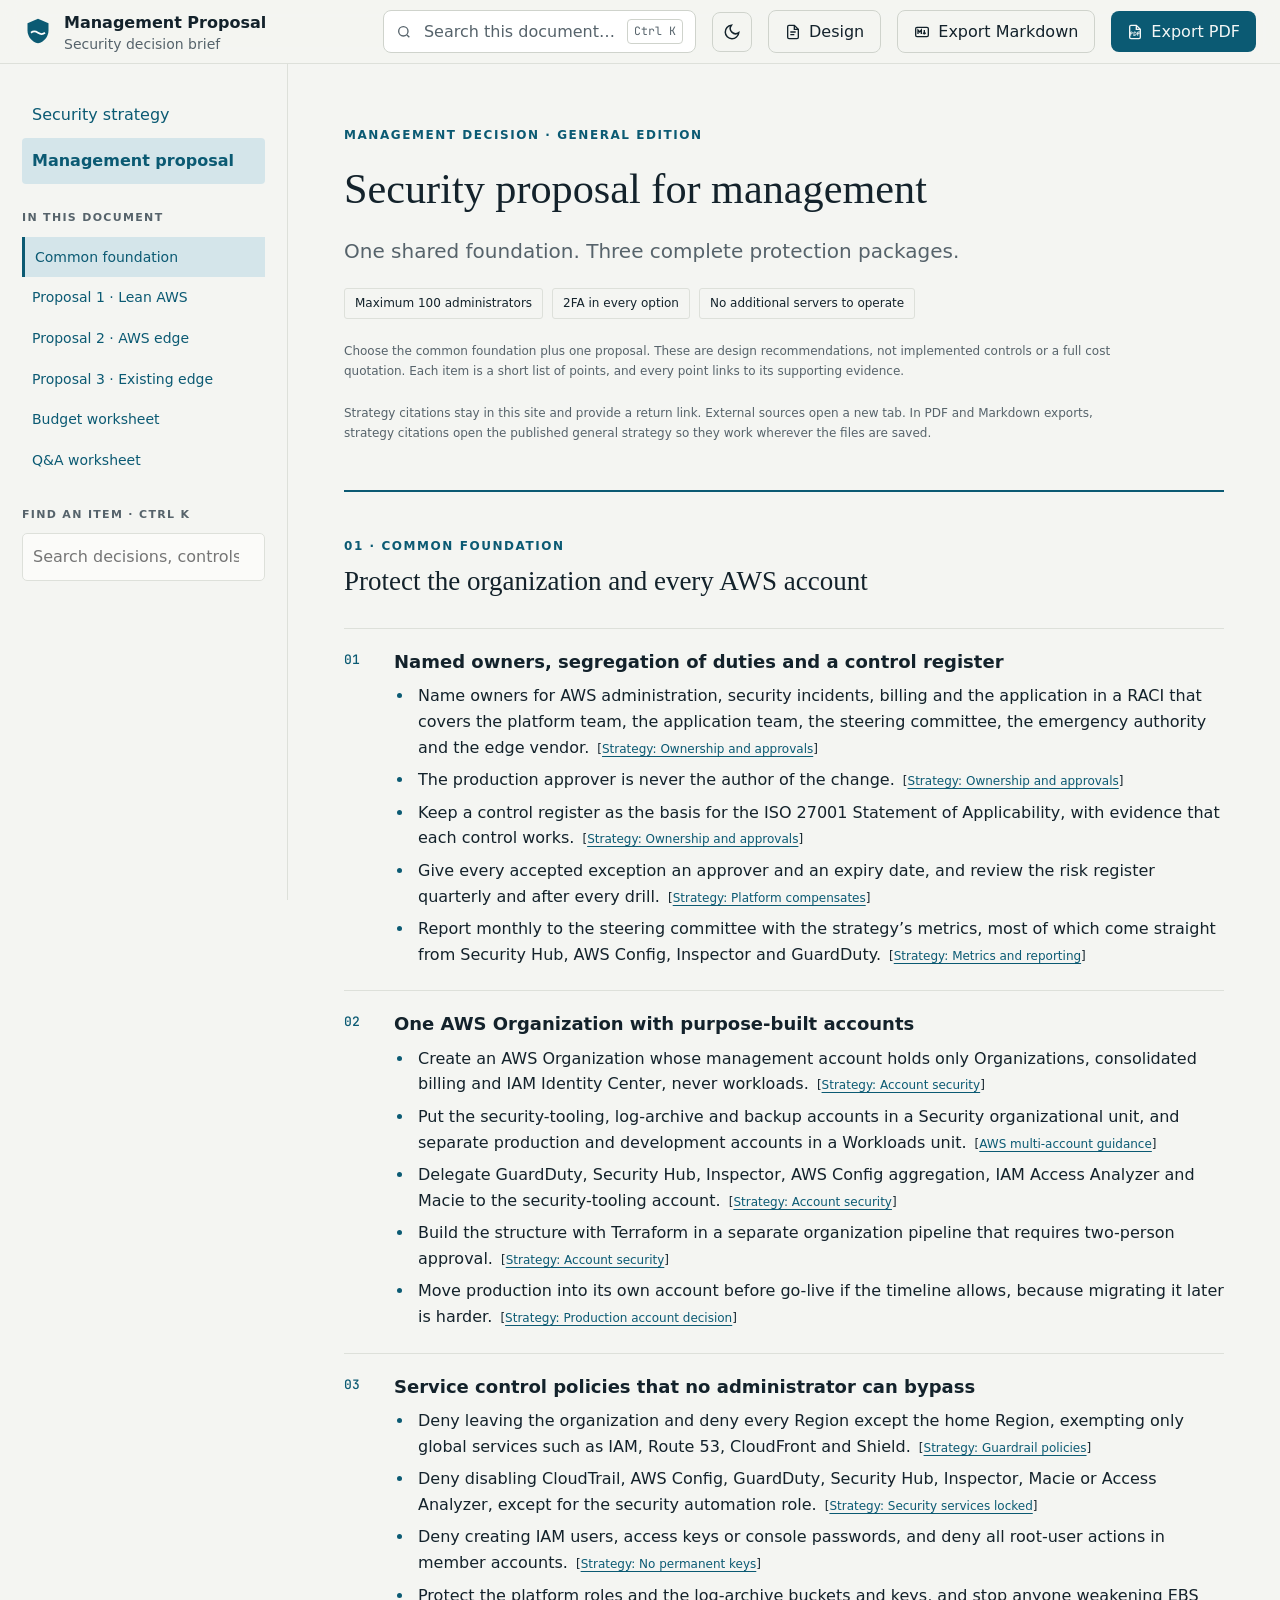
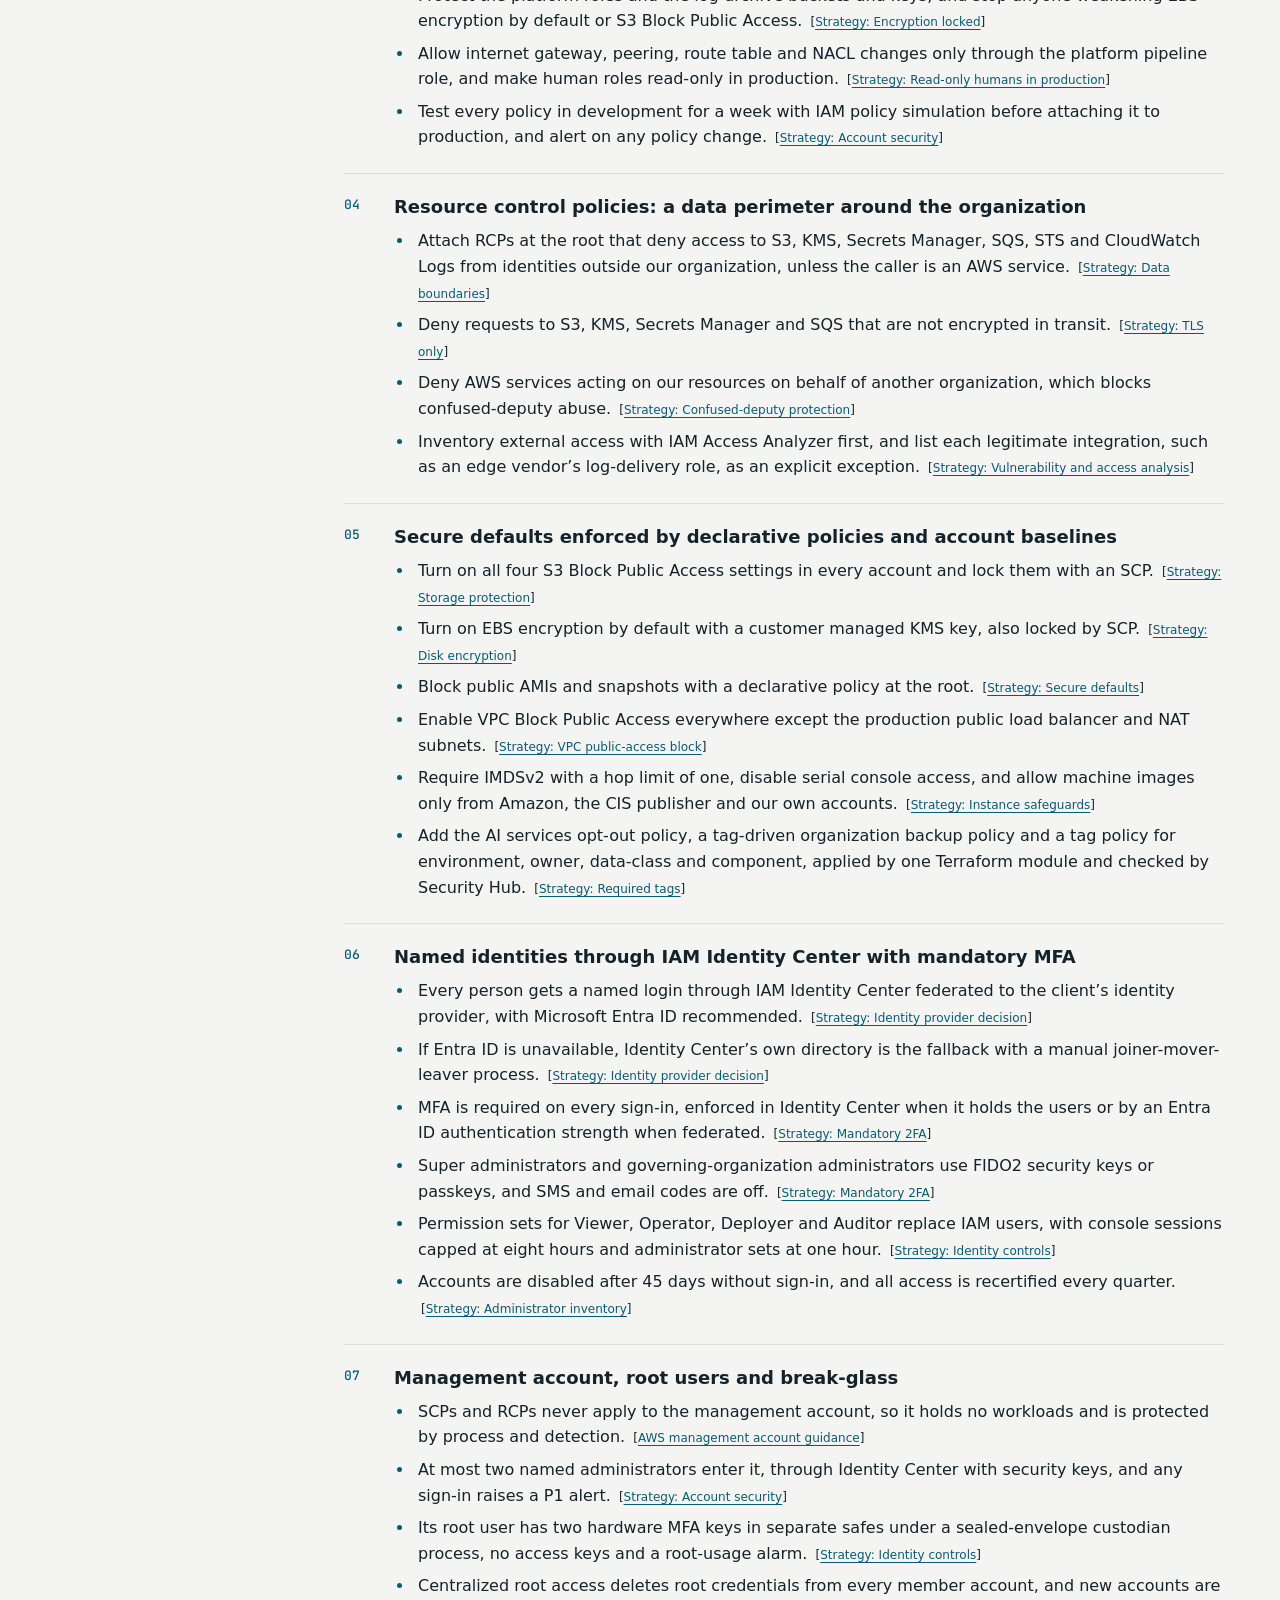
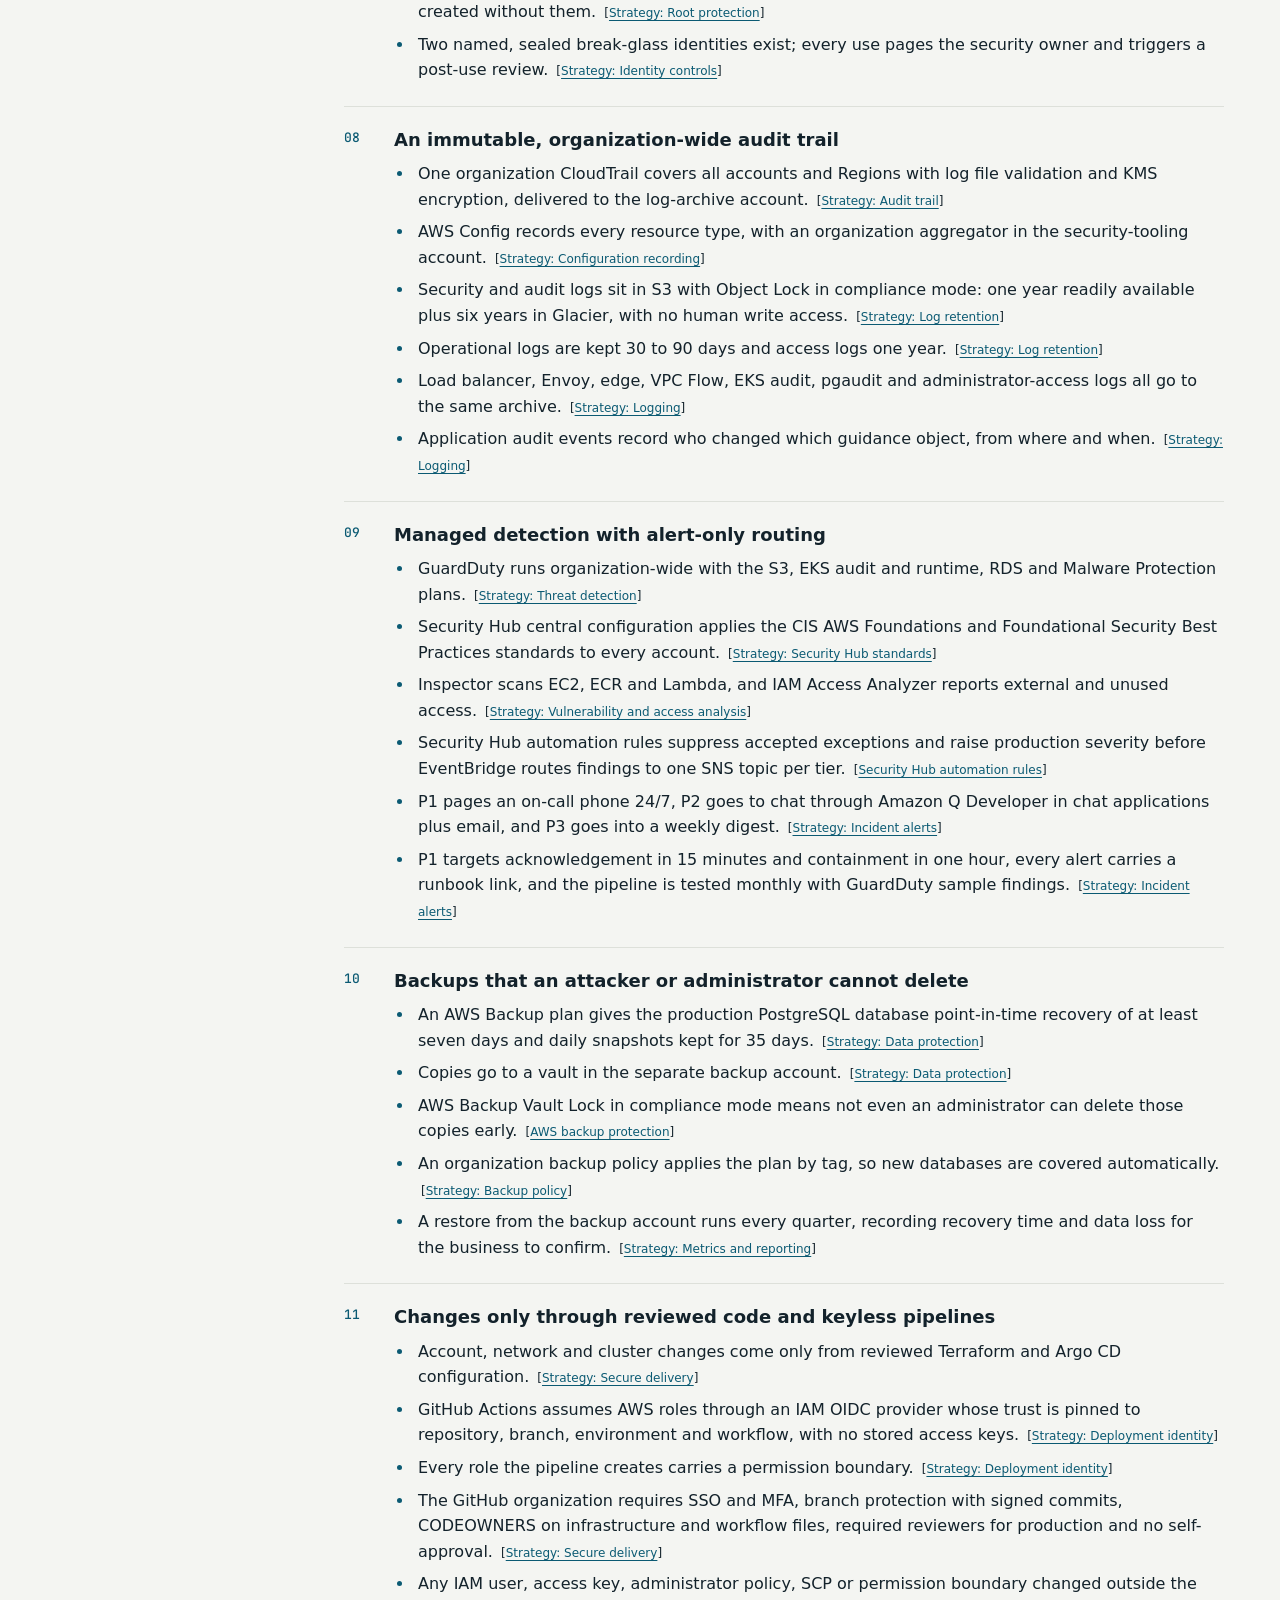
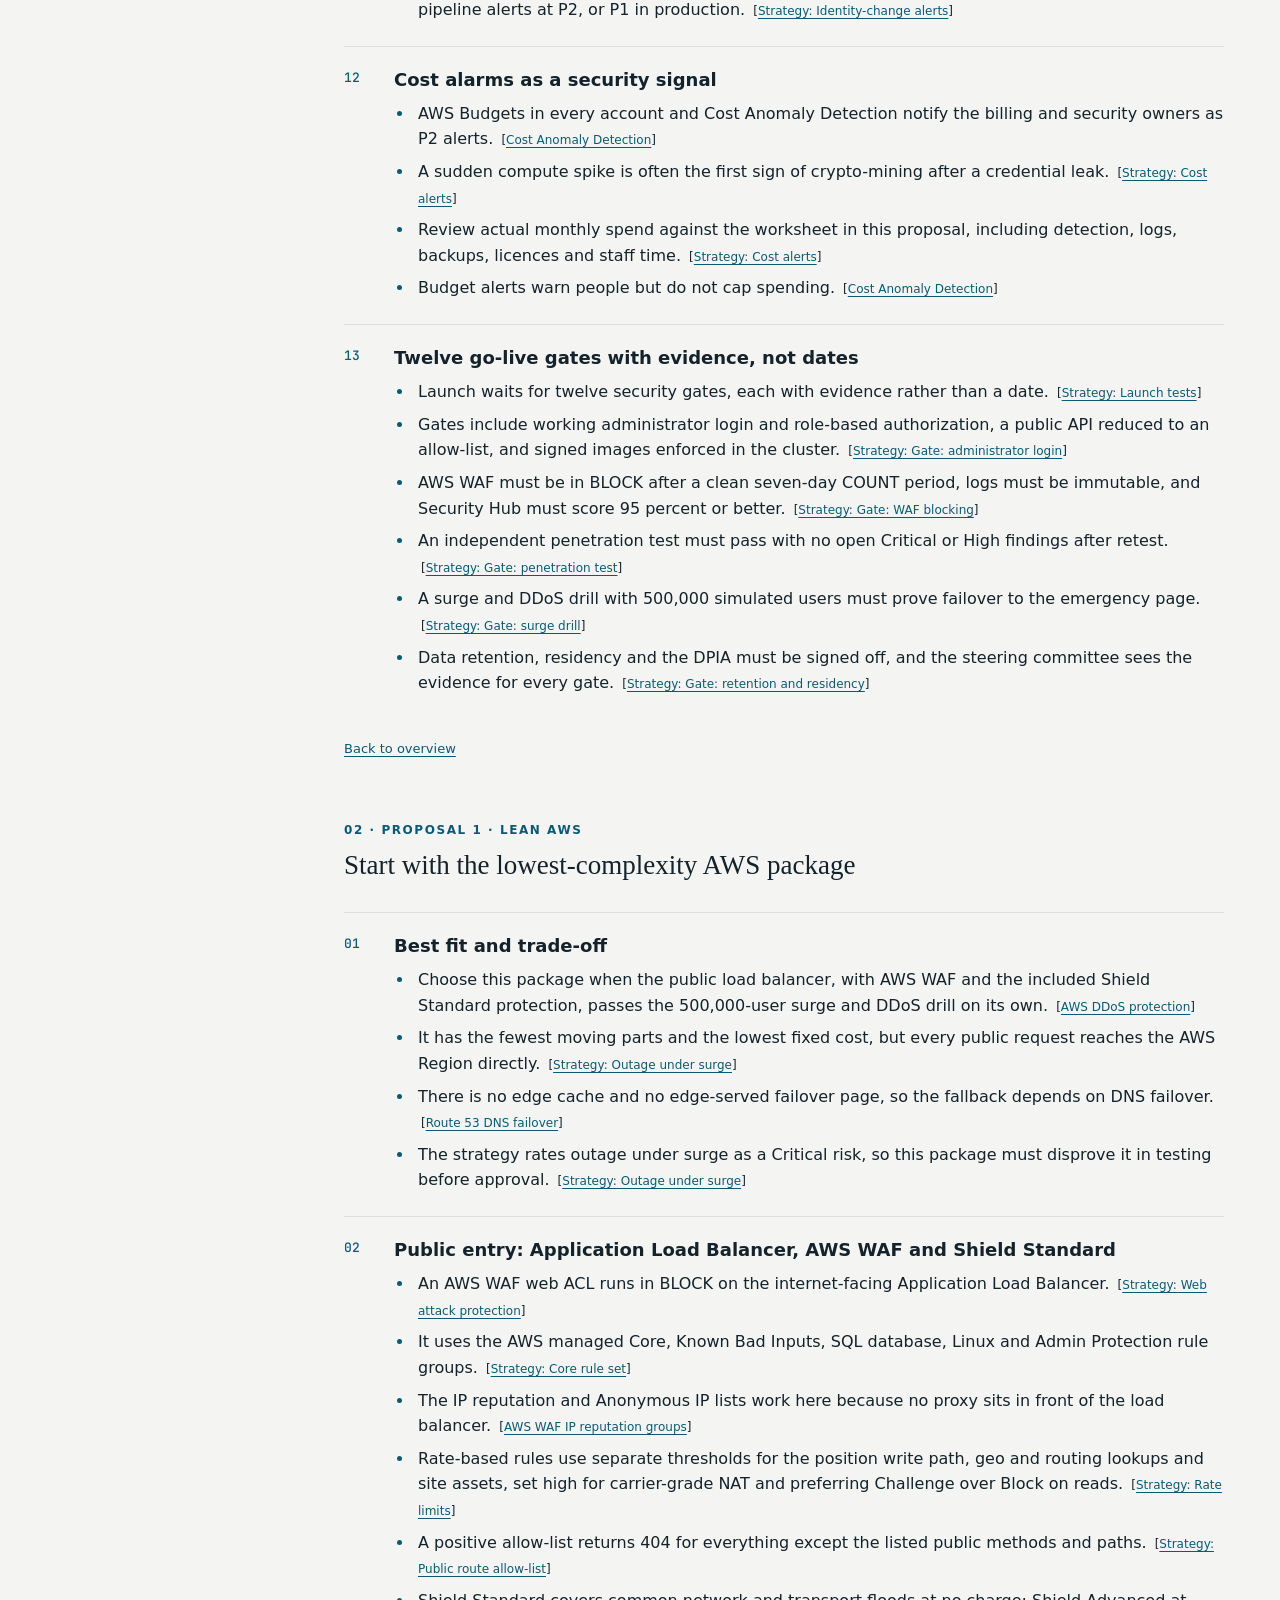
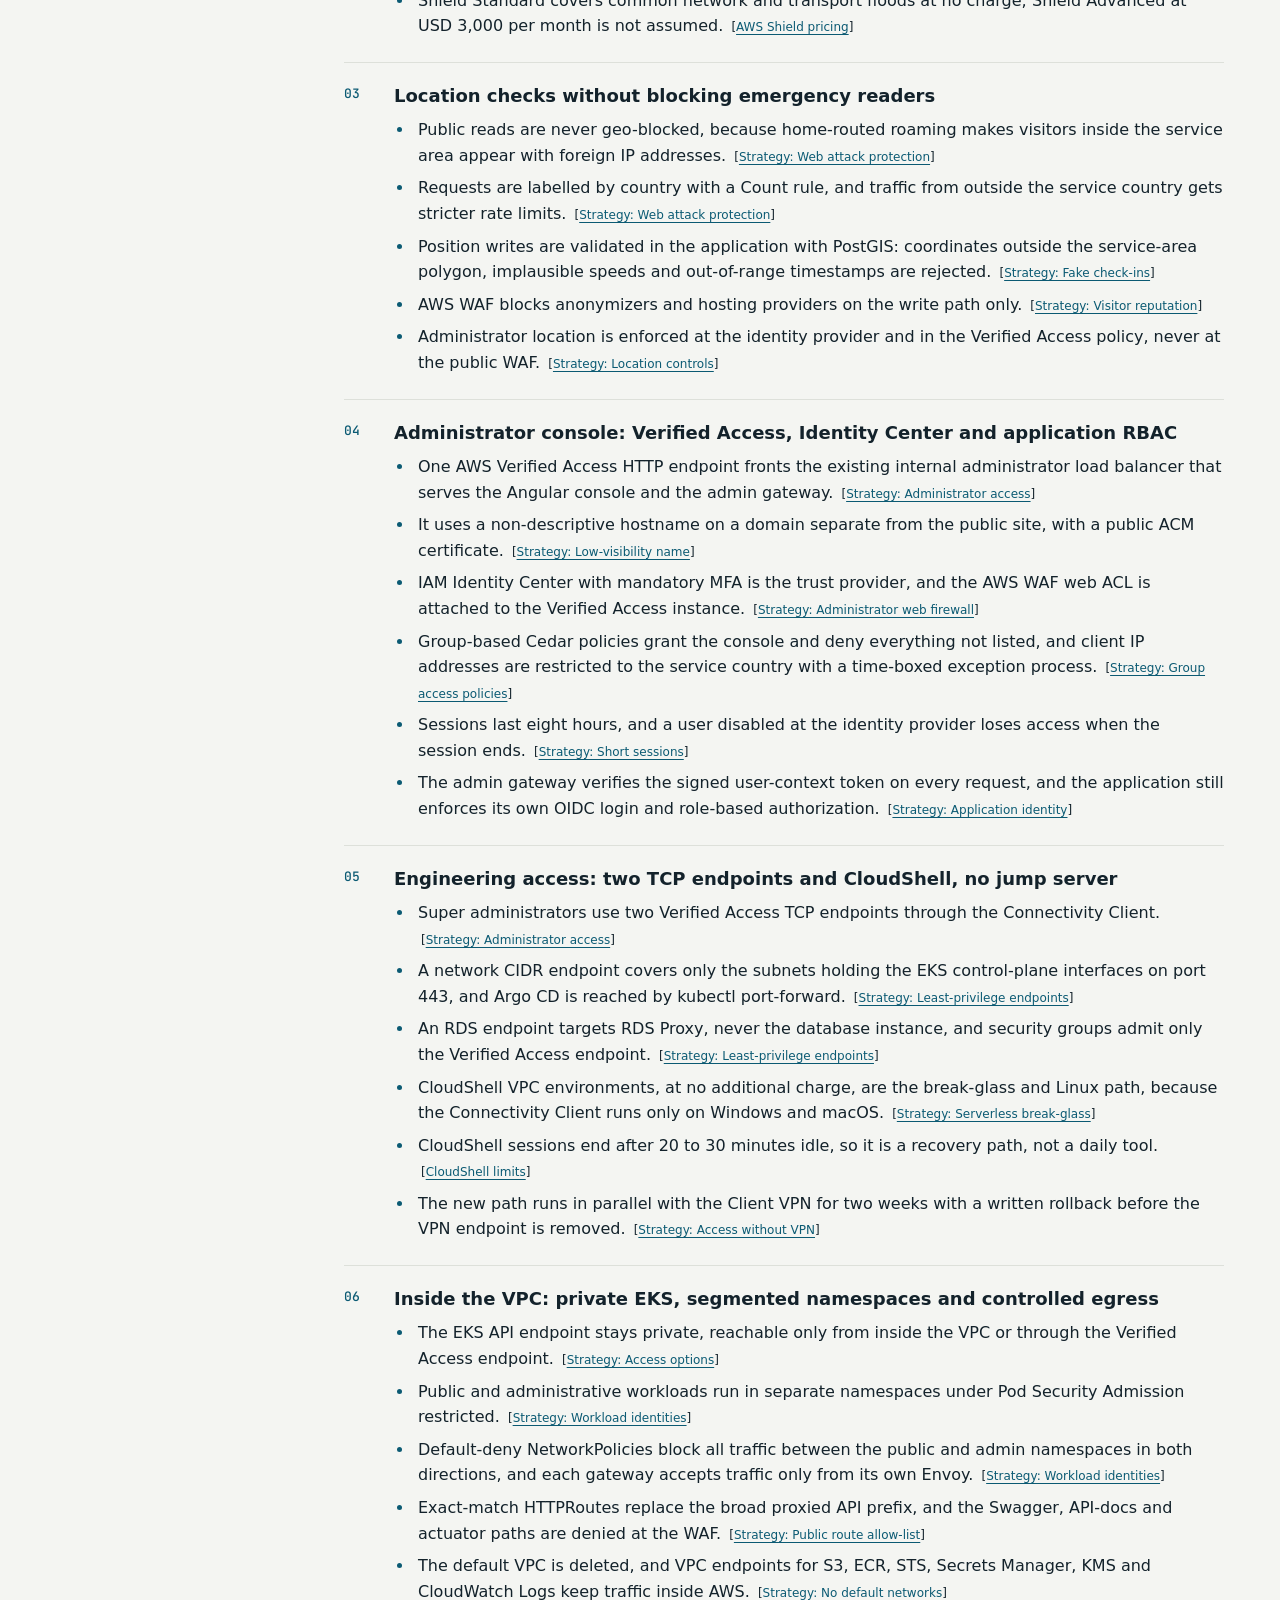
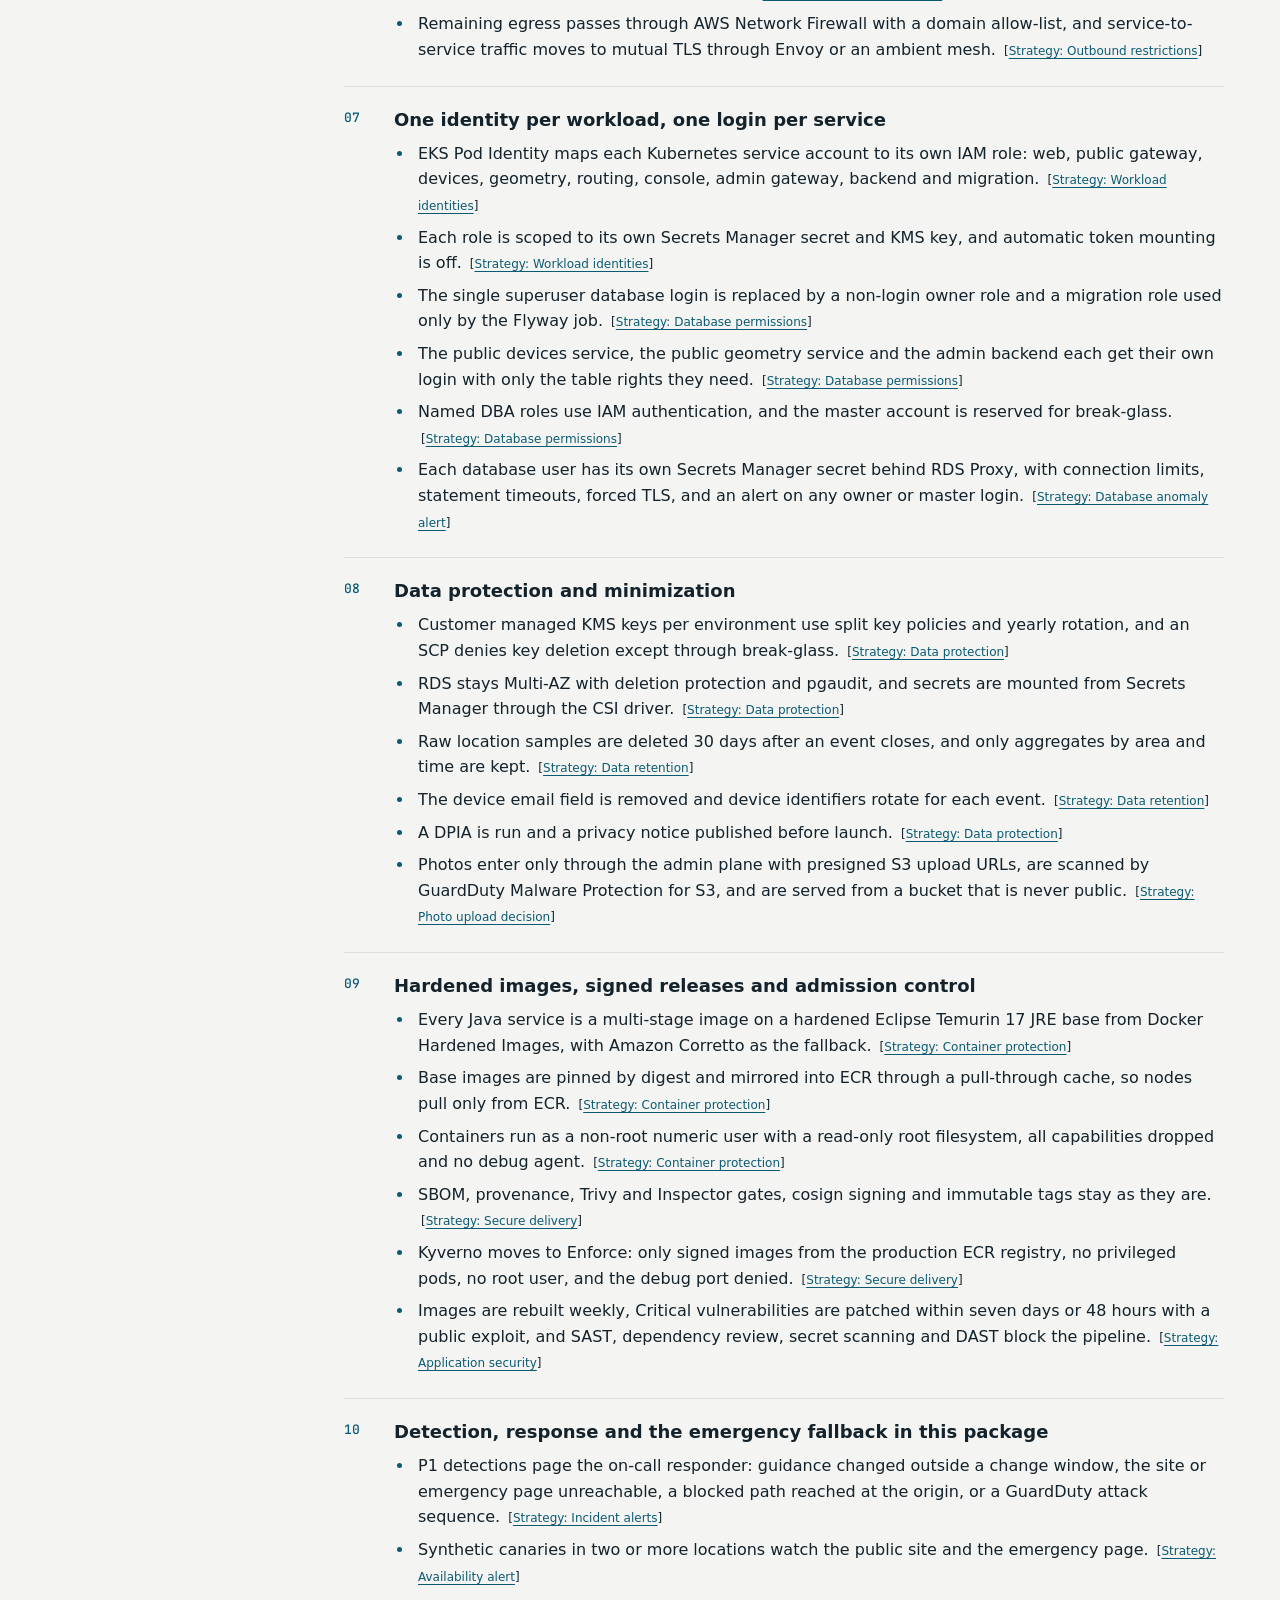
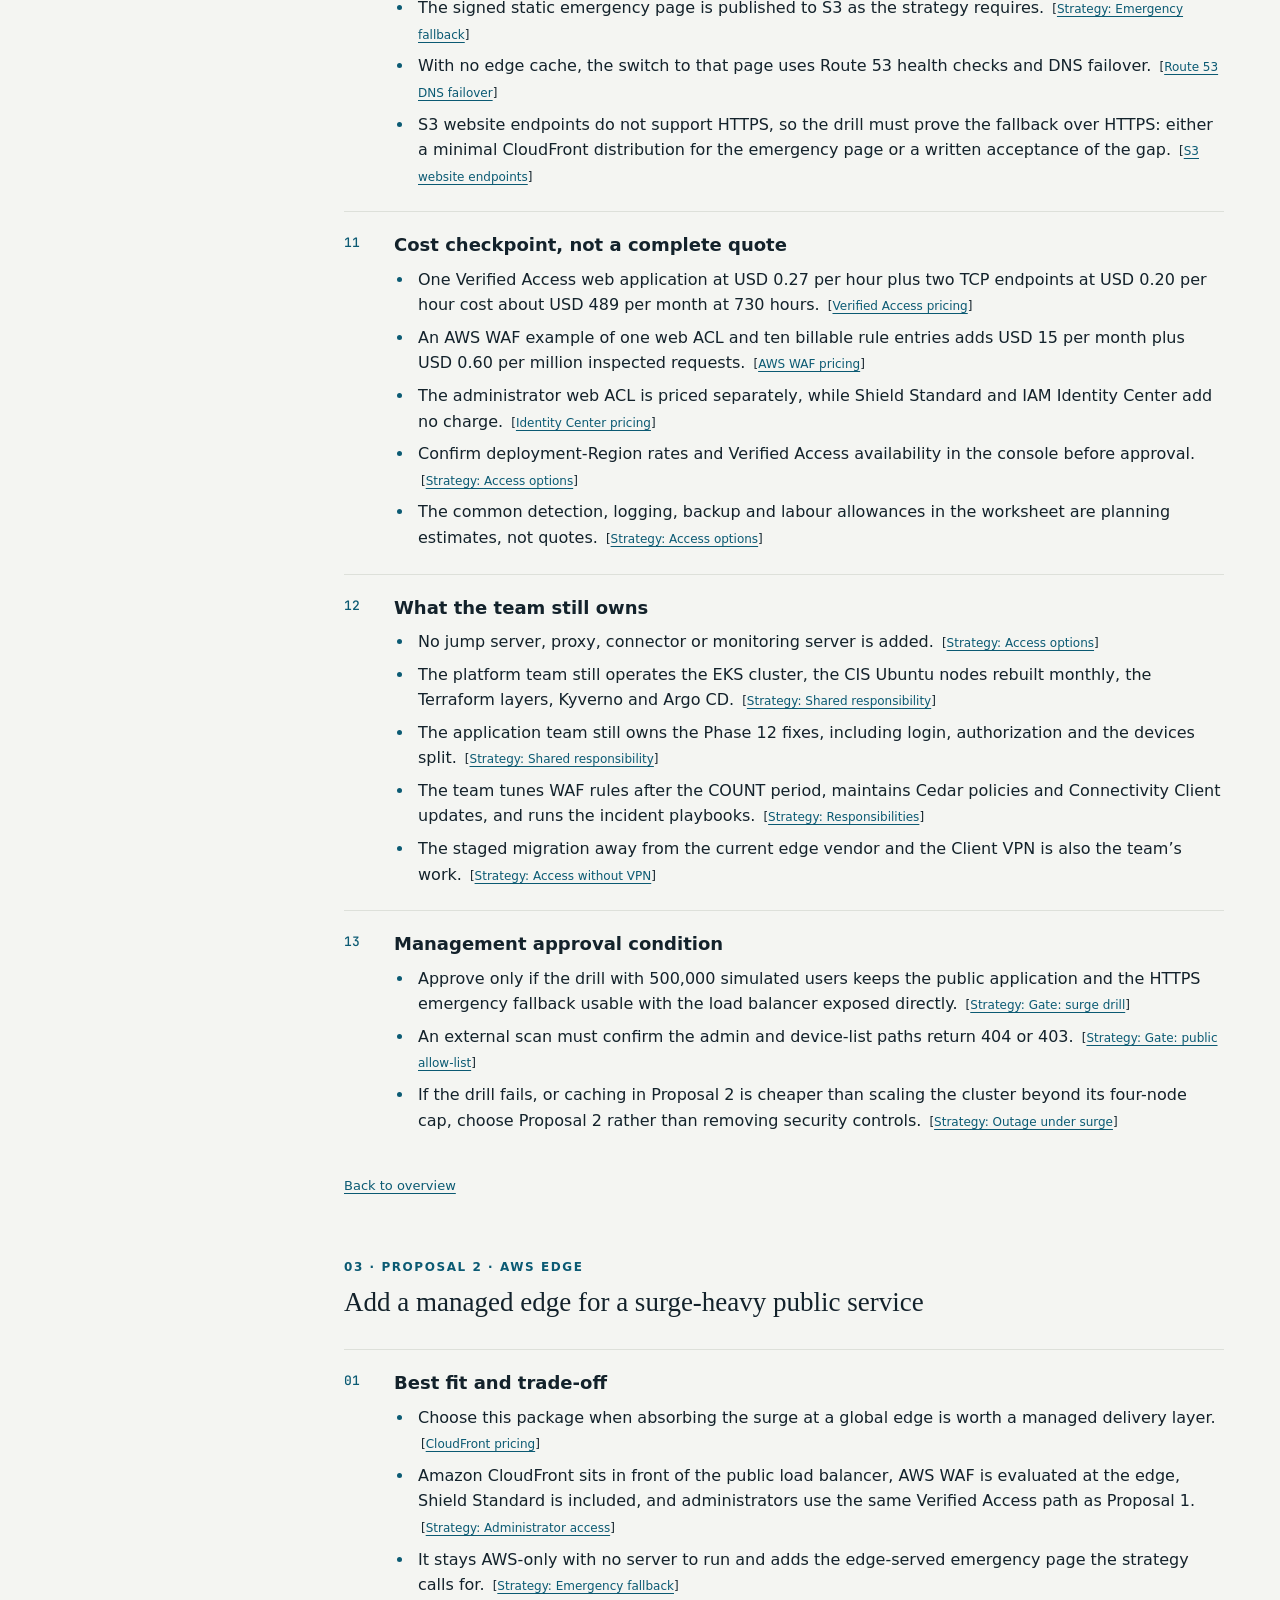
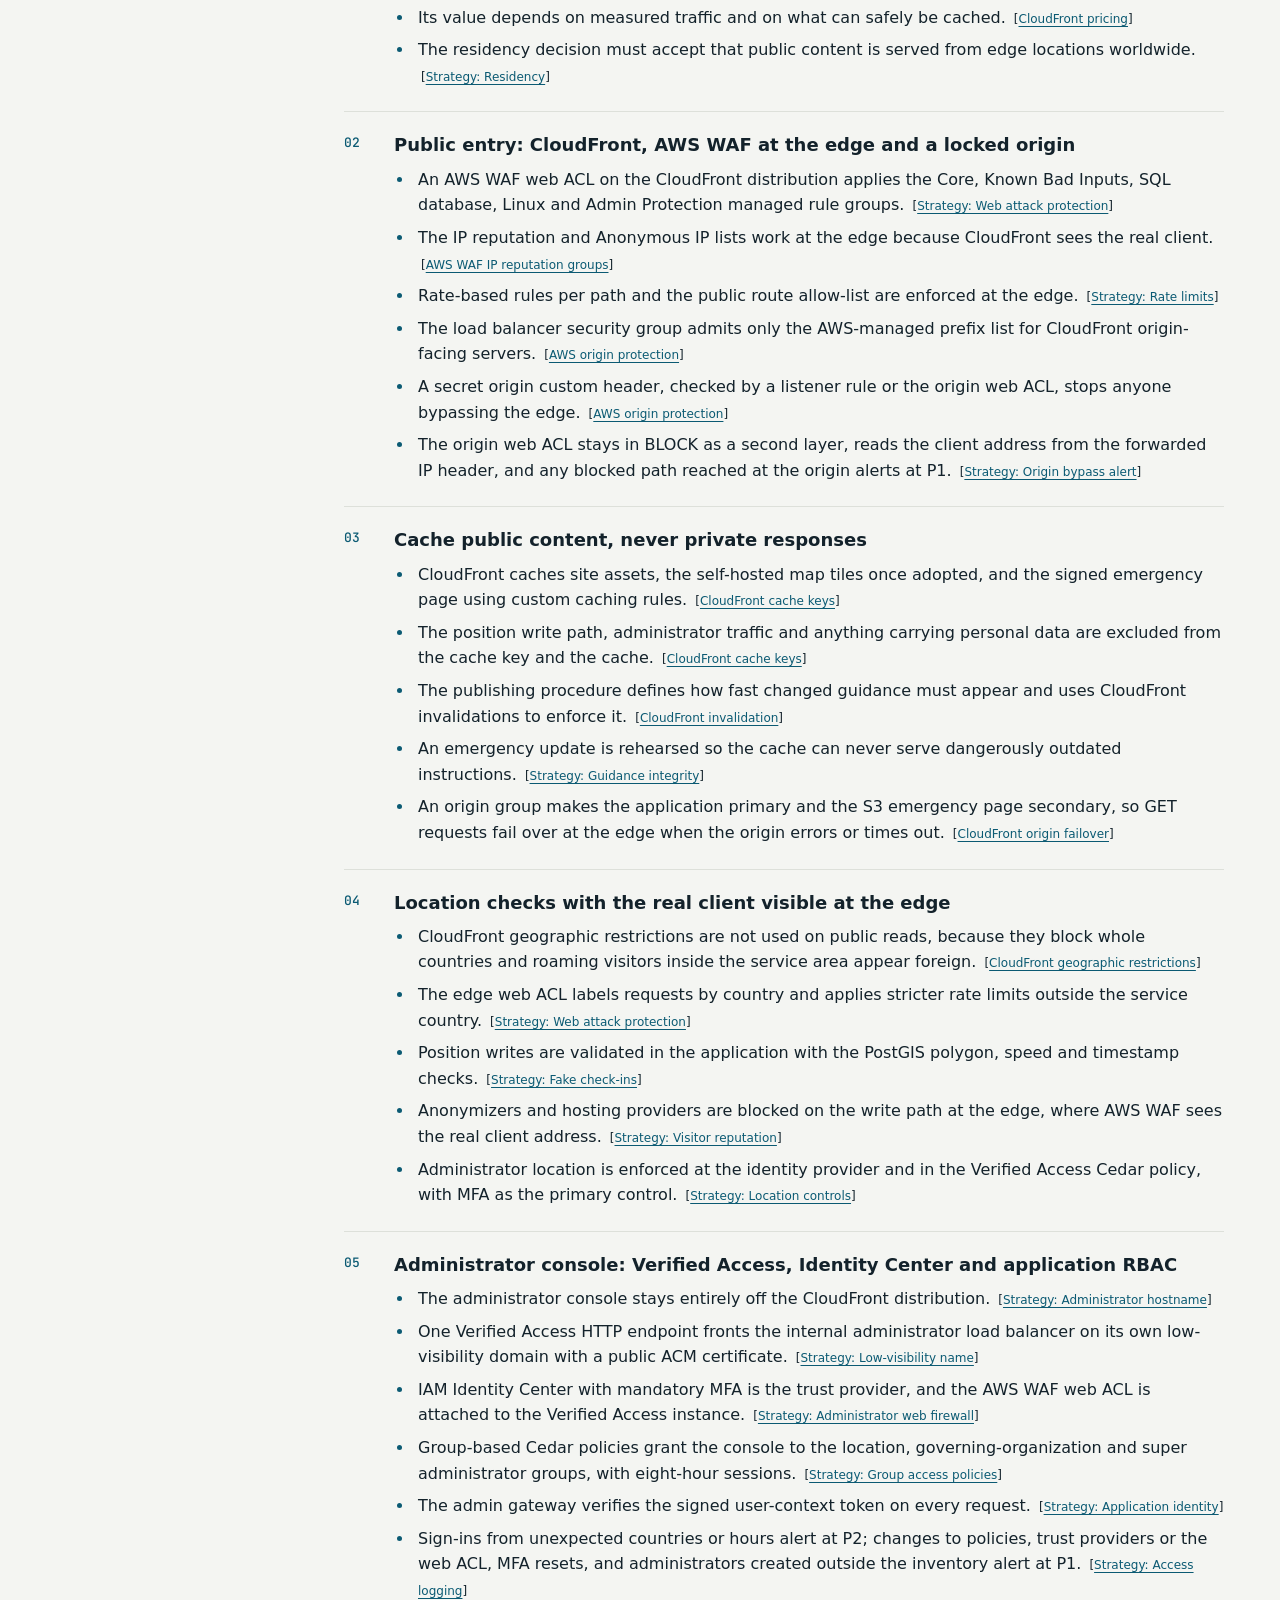
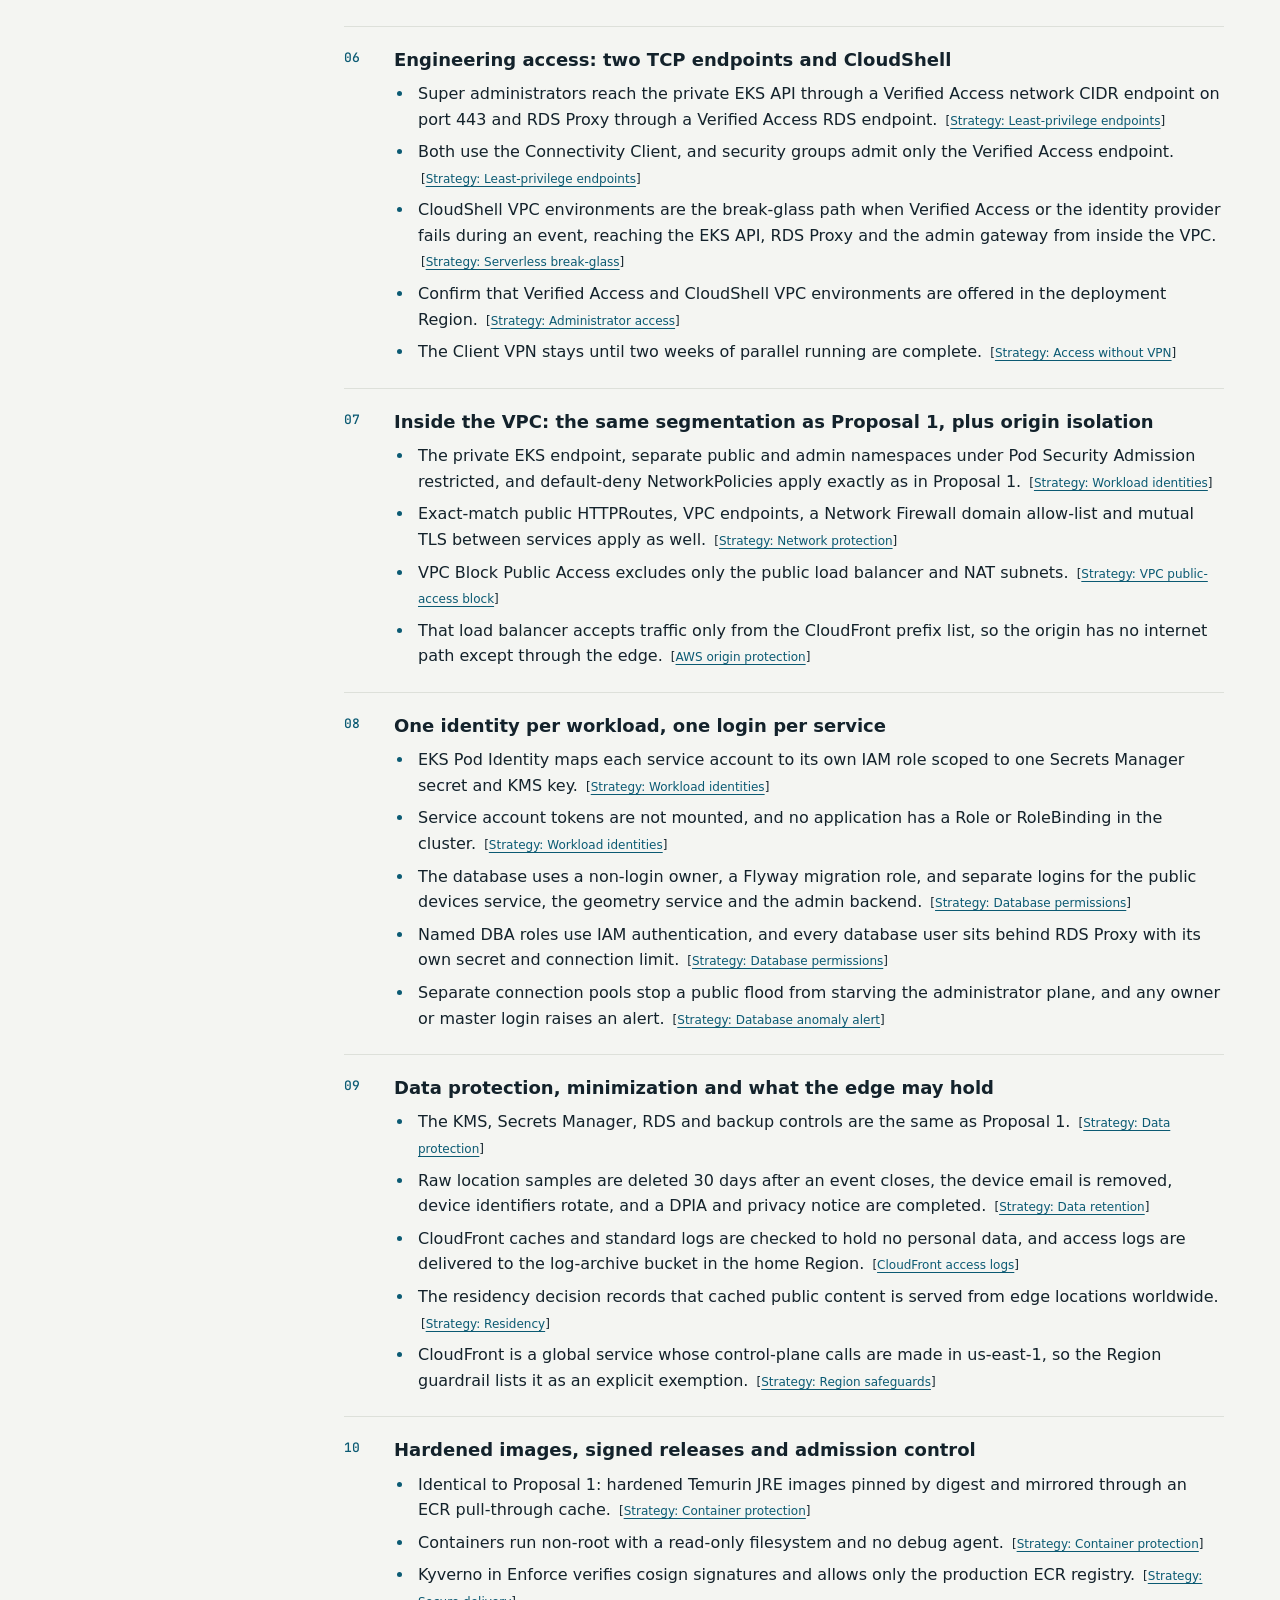
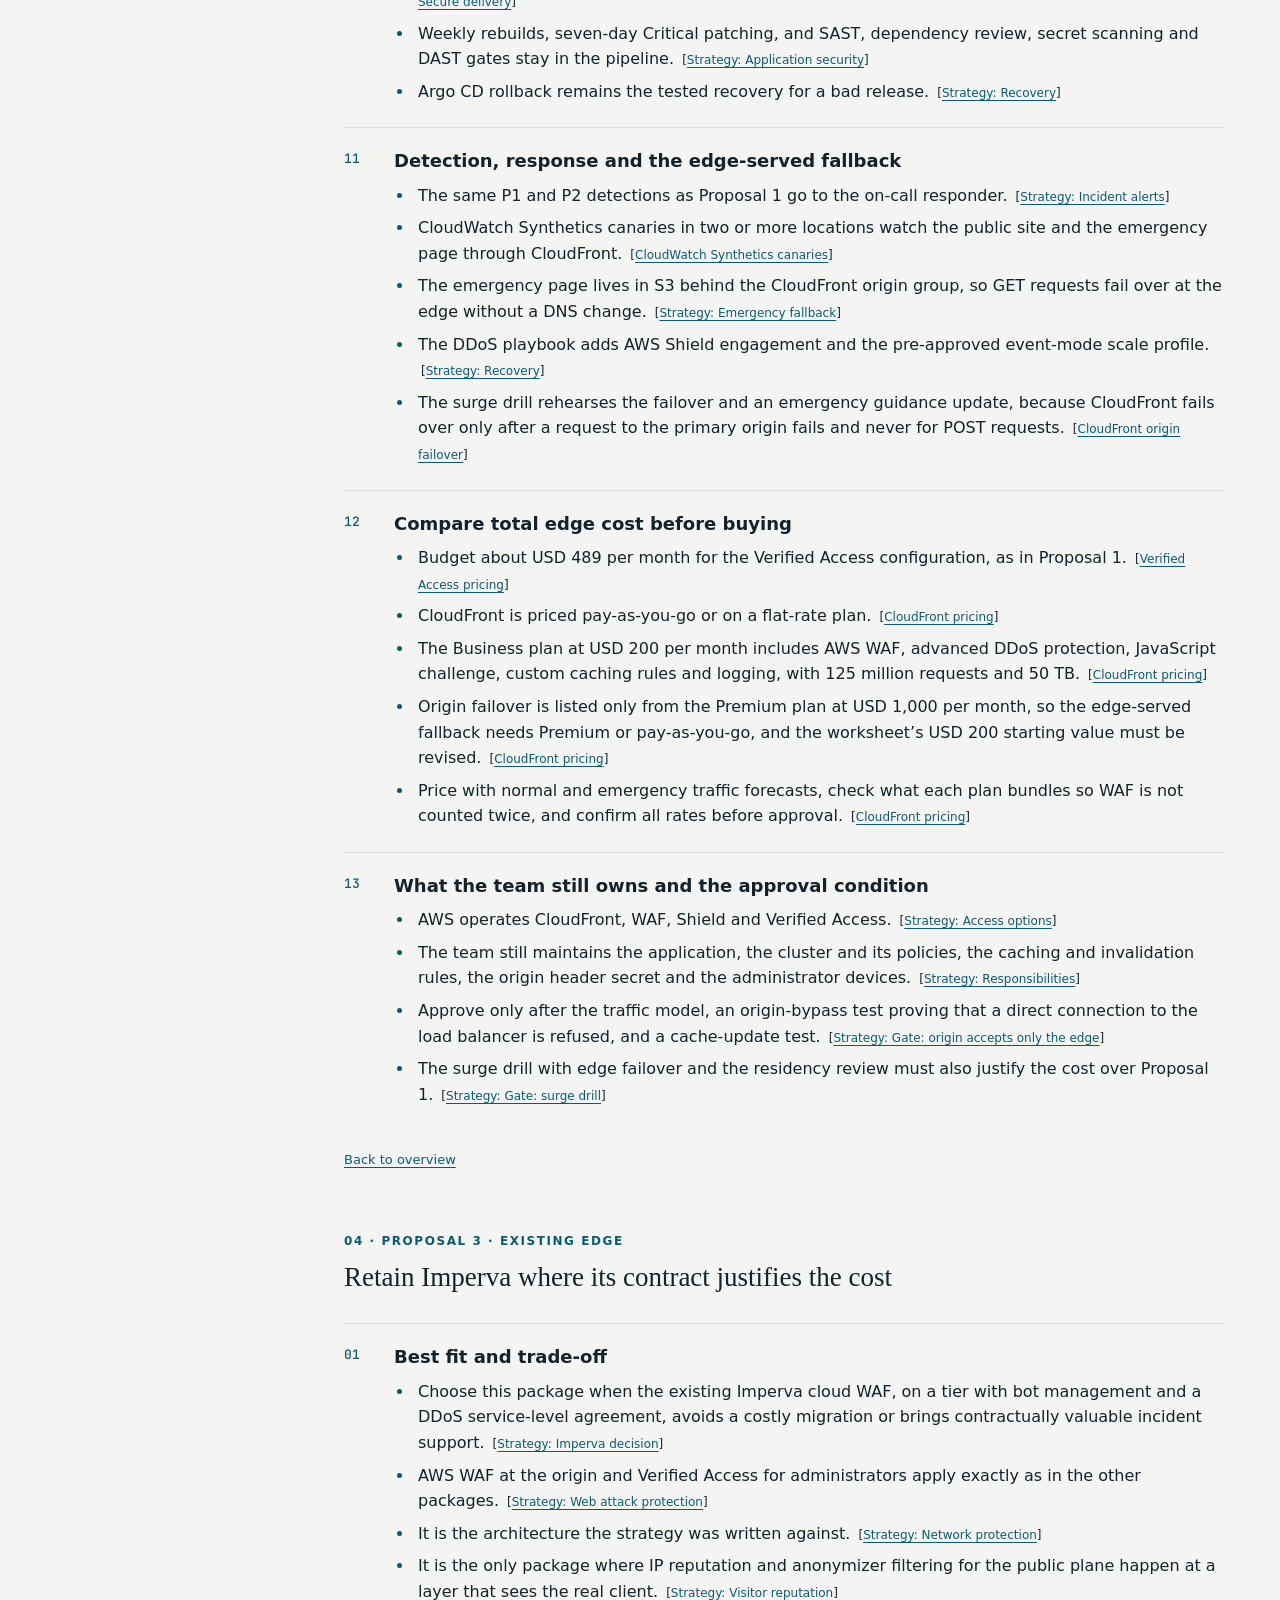
==== commit 97874e9e: "Publish management proposal (build 11)" ====
--- a/proposal/index.html
+++ b/proposal/index.html
@@ -1,4 +1,4 @@
-<!doctype html><html lang="en" data-theme="light"><head><meta charset="utf-8"><meta name="viewport" content="width=device-width,initial-scale=1"><title>Security proposal for management</title><meta name="description" content="One shared foundation. Three complete protection packages."><link rel="stylesheet" href="styles.css?v=7"><link rel="stylesheet" href="toolbar.css?v=2"></head><body>
+<!doctype html><html lang="en" data-theme="light"><head><meta charset="utf-8"><meta name="viewport" content="width=device-width,initial-scale=1"><title>Security proposal for management</title><meta name="description" content="One shared foundation. Three complete protection packages."><link rel="stylesheet" href="styles.css?v=8"><link rel="stylesheet" href="toolbar.css?v=2"></head><body>
 <header class="topbar document-toolbar">
   <button class="icon-btn menu-btn" id="menuBtn" aria-label="Open navigation" aria-expanded="false" aria-controls="sidebar"><svg viewBox="0 0 24 24" fill="none" stroke="currentColor" stroke-width="2" aria-hidden="true" focusable="false"><path d="M4 7h16M4 12h16M4 17h16"/></svg></button>
   <a href="#top" class="brand" aria-label="Management Proposal home"><svg viewBox="0 0 32 32" aria-hidden="true" focusable="false"><path d="M16 2 4 7v8c0 7.5 5.1 13.4 12 15 6.9-1.6 12-7.5 12-15V7z" fill="currentColor"/><path d="M8 18c2.5-2 5-2 8 0s5.5 2 8 0" stroke="#fff" stroke-width="2" fill="none"/></svg><span class="name">Management Proposal<small>Security decision brief</small></span></a>
@@ -9,8 +9,8 @@
   <a class="btn btn-ghost export-btn download" id="mdBtn" href="management-proposal.md" download="management-proposal.md" aria-label="Export Markdown" title="Export Markdown"><svg viewBox="0 0 24 24" fill="none" stroke="currentColor" stroke-width="2" aria-hidden="true" focusable="false"><rect x="2.5" y="5" width="19" height="14" rx="2"/><path d="M6 15V9l2.5 3L11 9v6M15.5 9v6m0 0-2-2m2 2 2-2"/></svg><span class="label">Export Markdown</span></a>
   <a class="btn btn-primary export-btn download" id="pdfBtn" href="management-proposal.pdf" download="management-proposal.pdf" aria-label="Export PDF" title="Export PDF"><svg viewBox="0 0 24 24" fill="none" stroke="currentColor" stroke-width="2" aria-hidden="true" focusable="false"><path d="M14 2H6a2 2 0 0 0-2 2v16a2 2 0 0 0 2 2h12a2 2 0 0 0 2-2V8zM14 2v6h6"/><path stroke-width="1.35" stroke-linecap="round" stroke-linejoin="round" d="M5.5 17v-5h1.4a1.25 1.25 0 0 1 0 2.5H5.5M10.5 17v-5h1a2.5 2.5 0 0 1 0 5h-1M16 17v-5h3M16 14.5h2.5"/></svg><span class="label">Export PDF</span></a>
 </header>
-<div class="layout"><nav id="sidebar" class="sidebar" aria-label="Document navigation"><div class="doc-menu"><a href="../index.html">Security strategy</a><a href="index.html" aria-current="page">Management proposal</a></div><div class="small-label">In this document</div><div class="contents"><a href="#common">Common foundation</a><a href="#proposal-1">Proposal 1 · Lean AWS</a><a href="#proposal-2">Proposal 2 · AWS edge</a><a href="#proposal-3">Proposal 3 · Existing edge</a><a href="#budget">Budget worksheet</a></div><div class="small-label">Find an item · Ctrl K</div><input id="search" type="search" aria-label="Search proposal" placeholder="Search decisions, controls…"><div id="searchStatus" role="status"></div><ul id="results" class="search-results"></ul></nav>
-<main id="top"><section class="cover"><div class="eyebrow">Management decision · General edition</div><h1>Security proposal for management</h1><p class="lede">One shared foundation. Three complete protection packages.</p><div class="facts"><span>Maximum 100 administrators</span><span>2FA in every option</span><span>No additional servers to operate</span></div><p class="export-note">Choose the common foundation plus one proposal. These are design recommendations, not implemented controls or a full cost quotation. Each item is a short list of points, and every point links to its supporting evidence.</p><p class="export-note">Strategy citations stay in this site and provide a return link. External sources open a new tab. In PDF and Markdown exports, strategy citations open the published general strategy so they work wherever the files are saved.</p></section><section class="print-only" id="contents"><h2>Contents</h2><a href="#common">Common foundation</a><a href="#proposal-1">Proposal 1 · Lean AWS</a><a href="#proposal-2">Proposal 2 · AWS edge</a><a href="#proposal-3">Proposal 3 · Existing edge</a><a href="#budget">Budget worksheet</a></section><section class="section" id="common"><div class="eyebrow">01 · Common foundation</div><h2>Protect the organization and every AWS account</h2><ul class="item-list"><li class="item" id="common-decision"><h3>Named owners, segregation of duties and a control register</h3><ul class="points"><li>Name owners for AWS administration, security incidents, billing and the application in a RACI that covers the platform team, the application team, the steering committee, the emergency authority and the edge vendor. <span class="citations">[<a href="../index.html?from=proposal&amp;item=common-decision#d-foundations" data-strategy="d-foundations">Strategy: Ownership and approvals</a>]</span></li><li>The production approver is never the author of the change. <span class="citations">[<a href="../index.html?from=proposal&amp;item=common-decision#d-foundations" data-strategy="d-foundations">Strategy: Ownership and approvals</a>]</span></li><li>Keep a control register as the basis for the ISO 27001 Statement of Applicability, with evidence that each control works. <span class="citations">[<a href="../index.html?from=proposal&amp;item=common-decision#d-foundations" data-strategy="d-foundations">Strategy: Ownership and approvals</a>]</span></li><li>Give every accepted exception an approver and an expiry date, and review the risk register quarterly and after every drill. <span class="citations">[<a href="../index.html?from=proposal&amp;item=common-decision#p6" data-strategy="p6">Strategy: Platform compensates</a>]</span></li><li>Report monthly to the steering committee with the strategy’s metrics, most of which come straight from Security Hub, AWS Config, Inspector and GuardDuty. <span class="citations">[<a href="../index.html?from=proposal&amp;item=common-decision#metrics" data-strategy="metrics">Strategy: Metrics and reporting</a>]</span></li></ul></li><li class="item" id="common-accounts"><h3>One AWS Organization with purpose-built accounts</h3><ul class="points"><li>Create an AWS Organization whose management account holds only Organizations, consolidated billing and IAM Identity Center, never workloads. <span class="citations">[<a href="../index.html?from=proposal&amp;item=common-accounts#dd-org" data-strategy="dd-org">Strategy: Account security</a>]</span></li><li>Put the security-tooling, log-archive and backup accounts in a Security organizational unit, and separate production and development accounts in a Workloads unit. <span class="citations">[<a href="https://docs.aws.amazon.com/whitepapers/latest/organizing-your-aws-environment/recommended-ous-and-accounts.html" target="_blank" rel="noopener noreferrer">AWS multi-account guidance</a>]</span></li><li>Delegate GuardDuty, Security Hub, Inspector, AWS Config aggregation, IAM Access Analyzer and Macie to the security-tooling account. <span class="citations">[<a href="../index.html?from=proposal&amp;item=common-accounts#dd-org" data-strategy="dd-org">Strategy: Account security</a>]</span></li><li>Build the structure with Terraform in a separate organization pipeline that requires two-person approval. <span class="citations">[<a href="../index.html?from=proposal&amp;item=common-accounts#dd-org" data-strategy="dd-org">Strategy: Account security</a>]</span></li><li>Move production into its own account before go-live if the timeline allows, because migrating it later is harder. <span class="citations">[<a href="../index.html?from=proposal&amp;item=common-accounts#dec-b25" data-strategy="dec-b25">Strategy: Production account decision</a>]</span></li></ul></li><li class="item" id="common-guardrails"><h3>Service control policies that no administrator can bypass</h3><ul class="points"><li>Deny leaving the organization and deny every Region except the home Region, exempting only global services such as IAM, Route 53, CloudFront and Shield. <span class="citations">[<a href="../index.html?from=proposal&amp;item=common-guardrails#orgPolicyTable" data-strategy="orgPolicyTable">Strategy: Guardrail policies</a>]</span></li><li>Deny disabling CloudTrail, AWS Config, GuardDuty, Security Hub, Inspector, Macie or Access Analyzer, except for the security automation role. <span class="citations">[<a href="../index.html?from=proposal&amp;item=common-guardrails#gp-03" data-strategy="gp-03">Strategy: Security services locked</a>]</span></li><li>Deny creating IAM users, access keys or console passwords, and deny all root-user actions in member accounts. <span class="citations">[<a href="../index.html?from=proposal&amp;item=common-guardrails#gp-04" data-strategy="gp-04">Strategy: No permanent keys</a>]</span></li><li>Protect the platform roles and the log-archive buckets and keys, and stop anyone weakening EBS encryption by default or S3 Block Public Access. <span class="citations">[<a href="../index.html?from=proposal&amp;item=common-guardrails#gp-08" data-strategy="gp-08">Strategy: Encryption locked</a>]</span></li><li>Allow internet gateway, peering, route table and NACL changes only through the platform pipeline role, and make human roles read-only in production. <span class="citations">[<a href="../index.html?from=proposal&amp;item=common-guardrails#gp-10" data-strategy="gp-10">Strategy: Read-only humans in production</a>]</span></li><li>Test every policy in development for a week with IAM policy simulation before attaching it to production, and alert on any policy change. <span class="citations">[<a href="../index.html?from=proposal&amp;item=common-guardrails#dd-org" data-strategy="dd-org">Strategy: Account security</a>]</span></li></ul></li><li class="item" id="common-perimeter"><h3>Resource control policies: a data perimeter around the organization</h3><ul class="points"><li>Attach RCPs at the root that deny access to S3, KMS, Secrets Manager, SQS, STS and CloudWatch Logs from identities outside our organization, unless the caller is an AWS service. <span class="citations">[<a href="../index.html?from=proposal&amp;item=common-perimeter#gp-12" data-strategy="gp-12">Strategy: Data boundaries</a>]</span></li><li>Deny requests to S3, KMS, Secrets Manager and SQS that are not encrypted in transit. <span class="citations">[<a href="../index.html?from=proposal&amp;item=common-perimeter#gp-13" data-strategy="gp-13">Strategy: TLS only</a>]</span></li><li>Deny AWS services acting on our resources on behalf of another organization, which blocks confused-deputy abuse. <span class="citations">[<a href="../index.html?from=proposal&amp;item=common-perimeter#gp-14" data-strategy="gp-14">Strategy: Confused-deputy protection</a>]</span></li><li>Inventory external access with IAM Access Analyzer first, and list each legitimate integration, such as an edge vendor’s log-delivery role, as an explicit exception. <span class="citations">[<a href="../index.html?from=proposal&amp;item=common-perimeter#ab-05" data-strategy="ab-05">Strategy: Vulnerability and access analysis</a>]</span></li></ul></li><li class="item" id="common-defaults"><h3>Secure defaults enforced by declarative policies and account baselines</h3><ul class="points"><li>Turn on all four S3 Block Public Access settings in every account and lock them with an SCP. <span class="citations">[<a href="../index.html?from=proposal&amp;item=common-defaults#ab-06" data-strategy="ab-06">Strategy: Storage protection</a>]</span></li><li>Turn on EBS encryption by default with a customer managed KMS key, also locked by SCP. <span class="citations">[<a href="../index.html?from=proposal&amp;item=common-defaults#ab-07" data-strategy="ab-07">Strategy: Disk encryption</a>]</span></li><li>Block public AMIs and snapshots with a declarative policy at the root. <span class="citations">[<a href="../index.html?from=proposal&amp;item=common-defaults#gp-15" data-strategy="gp-15">Strategy: Secure defaults</a>]</span></li><li>Enable VPC Block Public Access everywhere except the production public load balancer and NAT subnets. <span class="citations">[<a href="../index.html?from=proposal&amp;item=common-defaults#gp-16" data-strategy="gp-16">Strategy: VPC public-access block</a>]</span></li><li>Require IMDSv2 with a hop limit of one, disable serial console access, and allow machine images only from Amazon, the CIS publisher and our own accounts. <span class="citations">[<a href="../index.html?from=proposal&amp;item=common-defaults#gp-17" data-strategy="gp-17">Strategy: Instance safeguards</a>]</span></li><li>Add the AI services opt-out policy, a tag-driven organization backup policy and a tag policy for environment, owner, data-class and component, applied by one Terraform module and checked by Security Hub. <span class="citations">[<a href="../index.html?from=proposal&amp;item=common-defaults#gp-20" data-strategy="gp-20">Strategy: Required tags</a>]</span></li></ul></li><li class="item" id="common-identity"><h3>Named identities through IAM Identity Center with mandatory MFA</h3><ul class="points"><li>Every person gets a named login through IAM Identity Center federated to the client’s identity provider, with Microsoft Entra ID recommended. <span class="citations">[<a href="../index.html?from=proposal&amp;item=common-identity#dec-b3a" data-strategy="dec-b3a">Strategy: Identity provider decision</a>]</span></li><li>If Entra ID is unavailable, Identity Center’s own directory is the fallback with a manual joiner-mover-leaver process. <span class="citations">[<a href="../index.html?from=proposal&amp;item=common-identity#dec-b3a" data-strategy="dec-b3a">Strategy: Identity provider decision</a>]</span></li><li>MFA is required on every sign-in, enforced in Identity Center when it holds the users or by an Entra ID authentication strength when federated. <span class="citations">[<a href="../index.html?from=proposal&amp;item=common-identity#hc-01" data-strategy="hc-01">Strategy: Mandatory 2FA</a>]</span></li><li>Super administrators and governing-organization administrators use FIDO2 security keys or passkeys, and SMS and email codes are off. <span class="citations">[<a href="../index.html?from=proposal&amp;item=common-identity#hc-01" data-strategy="hc-01">Strategy: Mandatory 2FA</a>]</span></li><li>Permission sets for Viewer, Operator, Deployer and Auditor replace IAM users, with console sessions capped at eight hours and administrator sets at one hour. <span class="citations">[<a href="../index.html?from=proposal&amp;item=common-identity#d-iam" data-strategy="d-iam">Strategy: Identity controls</a>]</span></li><li>Accounts are disabled after 45 days without sign-in, and all access is recertified every quarter. <span class="citations">[<a href="../index.html?from=proposal&amp;item=common-identity#hc-02" data-strategy="hc-02">Strategy: Administrator inventory</a>]</span></li></ul></li><li class="item" id="common-root"><h3>Management account, root users and break-glass</h3><ul class="points"><li>SCPs and RCPs never apply to the management account, so it holds no workloads and is protected by process and detection. <span class="citations">[<a href="https://docs.aws.amazon.com/organizations/latest/userguide/orgs_best-practices_mgmt-acct.html" target="_blank" rel="noopener noreferrer">AWS management account guidance</a>]</span></li><li>At most two named administrators enter it, through Identity Center with security keys, and any sign-in raises a P1 alert. <span class="citations">[<a href="../index.html?from=proposal&amp;item=common-root#dd-org" data-strategy="dd-org">Strategy: Account security</a>]</span></li><li>Its root user has two hardware MFA keys in separate safes under a sealed-envelope custodian process, no access keys and a root-usage alarm. <span class="citations">[<a href="../index.html?from=proposal&amp;item=common-root#d-iam" data-strategy="d-iam">Strategy: Identity controls</a>]</span></li><li>Centralized root access deletes root credentials from every member account, and new accounts are created without them. <span class="citations">[<a href="../index.html?from=proposal&amp;item=common-root#ab-12" data-strategy="ab-12">Strategy: Root protection</a>]</span></li><li>Two named, sealed break-glass identities exist; every use pages the security owner and triggers a post-use review. <span class="citations">[<a href="../index.html?from=proposal&amp;item=common-root#d-iam" data-strategy="d-iam">Strategy: Identity controls</a>]</span></li></ul></li><li class="item" id="common-records"><h3>An immutable, organization-wide audit trail</h3><ul class="points"><li>One organization CloudTrail covers all accounts and Regions with log file validation and KMS encryption, delivered to the log-archive account. <span class="citations">[<a href="../index.html?from=proposal&amp;item=common-records#ab-01" data-strategy="ab-01">Strategy: Audit trail</a>]</span></li><li>AWS Config records every resource type, with an organization aggregator in the security-tooling account. <span class="citations">[<a href="../index.html?from=proposal&amp;item=common-records#ab-02" data-strategy="ab-02">Strategy: Configuration recording</a>]</span></li><li>Security and audit logs sit in S3 with Object Lock in compliance mode: one year readily available plus six years in Glacier, with no human write access. <span class="citations">[<a href="../index.html?from=proposal&amp;item=common-records#ch-03" data-strategy="ch-03">Strategy: Log retention</a>]</span></li><li>Operational logs are kept 30 to 90 days and access logs one year. <span class="citations">[<a href="../index.html?from=proposal&amp;item=common-records#ch-03" data-strategy="ch-03">Strategy: Log retention</a>]</span></li><li>Load balancer, Envoy, edge, VPC Flow, EKS audit, pgaudit and administrator-access logs all go to the same archive. <span class="citations">[<a href="../index.html?from=proposal&amp;item=common-records#d-detect" data-strategy="d-detect">Strategy: Logging</a>]</span></li><li>Application audit events record who changed which guidance object, from where and when. <span class="citations">[<a href="../index.html?from=proposal&amp;item=common-records#d-detect" data-strategy="d-detect">Strategy: Logging</a>]</span></li></ul></li><li class="item" id="common-detection"><h3>Managed detection with alert-only routing</h3><ul class="points"><li>GuardDuty runs organization-wide with the S3, EKS audit and runtime, RDS and Malware Protection plans. <span class="citations">[<a href="../index.html?from=proposal&amp;item=common-detection#ab-03" data-strategy="ab-03">Strategy: Threat detection</a>]</span></li><li>Security Hub central configuration applies the CIS AWS Foundations and Foundational Security Best Practices standards to every account. <span class="citations">[<a href="../index.html?from=proposal&amp;item=common-detection#ab-04" data-strategy="ab-04">Strategy: Security Hub standards</a>]</span></li><li>Inspector scans EC2, ECR and Lambda, and IAM Access Analyzer reports external and unused access. <span class="citations">[<a href="../index.html?from=proposal&amp;item=common-detection#ab-05" data-strategy="ab-05">Strategy: Vulnerability and access analysis</a>]</span></li><li>Security Hub automation rules suppress accepted exceptions and raise production severity before EventBridge routes findings to one SNS topic per tier. <span class="citations">[<a href="https://docs.aws.amazon.com/securityhub/latest/userguide/securityhub-v2-automations.html" target="_blank" rel="noopener noreferrer">Security Hub automation rules</a>]</span></li><li>P1 pages an on-call phone 24/7, P2 goes to chat through Amazon Q Developer in chat applications plus email, and P3 goes into a weekly digest. <span class="citations">[<a href="../index.html?from=proposal&amp;item=common-detection#dd-alerts" data-strategy="dd-alerts">Strategy: Incident alerts</a>]</span></li><li>P1 targets acknowledgement in 15 minutes and containment in one hour, every alert carries a runbook link, and the pipeline is tested monthly with GuardDuty sample findings. <span class="citations">[<a href="../index.html?from=proposal&amp;item=common-detection#dd-alerts" data-strategy="dd-alerts">Strategy: Incident alerts</a>]</span></li></ul></li><li class="item" id="common-recovery"><h3>Backups that an attacker or administrator cannot delete</h3><ul class="points"><li>An AWS Backup plan gives the production PostgreSQL database point-in-time recovery of at least seven days and daily snapshots kept for 35 days. <span class="citations">[<a href="../index.html?from=proposal&amp;item=common-recovery#d-data" data-strategy="d-data">Strategy: Data protection</a>]</span></li><li>Copies go to a vault in the separate backup account. <span class="citations">[<a href="../index.html?from=proposal&amp;item=common-recovery#d-data" data-strategy="d-data">Strategy: Data protection</a>]</span></li><li>AWS Backup Vault Lock in compliance mode means not even an administrator can delete those copies early. <span class="citations">[<a href="https://docs.aws.amazon.com/aws-backup/latest/devguide/vault-lock.html" target="_blank" rel="noopener noreferrer">AWS backup protection</a>]</span></li><li>An organization backup policy applies the plan by tag, so new databases are covered automatically. <span class="citations">[<a href="../index.html?from=proposal&amp;item=common-recovery#gp-19" data-strategy="gp-19">Strategy: Backup policy</a>]</span></li><li>A restore from the backup account runs every quarter, recording recovery time and data loss for the business to confirm. <span class="citations">[<a href="../index.html?from=proposal&amp;item=common-recovery#metrics" data-strategy="metrics">Strategy: Metrics and reporting</a>]</span></li></ul></li><li class="item" id="common-delivery"><h3>Changes only through reviewed code and keyless pipelines</h3><ul class="points"><li>Account, network and cluster changes come only from reviewed Terraform and Argo CD configuration. <span class="citations">[<a href="../index.html?from=proposal&amp;item=common-delivery#d-supply" data-strategy="d-supply">Strategy: Secure delivery</a>]</span></li><li>GitHub Actions assumes AWS roles through an IAM OIDC provider whose trust is pinned to repository, branch, environment and workflow, with no stored access keys. <span class="citations">[<a href="../index.html?from=proposal&amp;item=common-delivery#ab-11" data-strategy="ab-11">Strategy: Deployment identity</a>]</span></li><li>Every role the pipeline creates carries a permission boundary. <span class="citations">[<a href="../index.html?from=proposal&amp;item=common-delivery#ab-11" data-strategy="ab-11">Strategy: Deployment identity</a>]</span></li><li>The GitHub organization requires SSO and MFA, branch protection with signed commits, CODEOWNERS on infrastructure and workflow files, required reviewers for production and no self-approval. <span class="citations">[<a href="../index.html?from=proposal&amp;item=common-delivery#d-supply" data-strategy="d-supply">Strategy: Secure delivery</a>]</span></li><li>Any IAM user, access key, administrator policy, SCP or permission boundary changed outside the pipeline alerts at P2, or P1 in production. <span class="citations">[<a href="../index.html?from=proposal&amp;item=common-delivery#al-12" data-strategy="al-12">Strategy: Identity-change alerts</a>]</span></li></ul></li><li class="item" id="common-budget"><h3>Cost alarms as a security signal</h3><ul class="points"><li>AWS Budgets in every account and Cost Anomaly Detection notify the billing and security owners as P2 alerts. <span class="citations">[<a href="https://docs.aws.amazon.com/cost-management/latest/userguide/manage-ad.html" target="_blank" rel="noopener noreferrer">Cost Anomaly Detection</a>]</span></li><li>A sudden compute spike is often the first sign of crypto-mining after a credential leak. <span class="citations">[<a href="../index.html?from=proposal&amp;item=common-budget#ab-10" data-strategy="ab-10">Strategy: Cost alerts</a>]</span></li><li>Review actual monthly spend against the worksheet in this proposal, including detection, logs, backups, licences and staff time. <span class="citations">[<a href="../index.html?from=proposal&amp;item=common-budget#ab-10" data-strategy="ab-10">Strategy: Cost alerts</a>]</span></li><li>Budget alerts warn people but do not cap spending. <span class="citations">[<a href="https://docs.aws.amazon.com/cost-management/latest/userguide/manage-ad.html" target="_blank" rel="noopener noreferrer">Cost Anomaly Detection</a>]</span></li></ul></li><li class="item" id="common-approval"><h3>Twelve go-live gates with evidence, not dates</h3><ul class="points"><li>Launch waits for twelve security gates, each with evidence rather than a date. <span class="citations">[<a href="../index.html?from=proposal&amp;item=common-approval#gates" data-strategy="gates">Strategy: Launch tests</a>]</span></li><li>Gates include working administrator login and role-based authorization, a public API reduced to an allow-list, and signed images enforced in the cluster. <span class="citations">[<a href="../index.html?from=proposal&amp;item=common-approval#g01" data-strategy="g01">Strategy: Gate: administrator login</a>]</span></li><li>AWS WAF must be in BLOCK after a clean seven-day COUNT period, logs must be immutable, and Security Hub must score 95 percent or better. <span class="citations">[<a href="../index.html?from=proposal&amp;item=common-approval#g04" data-strategy="g04">Strategy: Gate: WAF blocking</a>]</span></li><li>An independent penetration test must pass with no open Critical or High findings after retest. <span class="citations">[<a href="../index.html?from=proposal&amp;item=common-approval#g10" data-strategy="g10">Strategy: Gate: penetration test</a>]</span></li><li>A surge and DDoS drill with 500,000 simulated users must prove failover to the emergency page. <span class="citations">[<a href="../index.html?from=proposal&amp;item=common-approval#g11" data-strategy="g11">Strategy: Gate: surge drill</a>]</span></li><li>Data retention, residency and the DPIA must be signed off, and the steering committee sees the evidence for every gate. <span class="citations">[<a href="../index.html?from=proposal&amp;item=common-approval#g12" data-strategy="g12">Strategy: Gate: retention and residency</a>]</span></li></ul></li></ul><a class="back-top" href="#top">Back to overview</a></section><section class="section" id="proposal-1"><div class="eyebrow">02 · Proposal 1 · Lean AWS</div><h2>Start with the lowest-complexity AWS package</h2><ul class="item-list"><li class="item" id="p1-fit"><h3>Best fit and trade-off</h3><ul class="points"><li>Choose this package when the public load balancer, with AWS WAF and the included Shield Standard protection, passes the 500,000-user surge and DDoS drill on its own. <span class="citations">[<a href="https://docs.aws.amazon.com/waf/latest/developerguide/shield-chapter.html" target="_blank" rel="noopener noreferrer">AWS DDoS protection</a>]</span></li><li>It has the fewest moving parts and the lowest fixed cost, but every public request reaches the AWS Region directly. <span class="citations">[<a href="../index.html?from=proposal&amp;item=p1-fit#r05" data-strategy="r05">Strategy: Outage under surge</a>]</span></li><li>There is no edge cache and no edge-served failover page, so the fallback depends on DNS failover. <span class="citations">[<a href="https://docs.aws.amazon.com/Route53/latest/DeveloperGuide/dns-failover.html" target="_blank" rel="noopener noreferrer">Route 53 DNS failover</a>]</span></li><li>The strategy rates outage under surge as a Critical risk, so this package must disprove it in testing before approval. <span class="citations">[<a href="../index.html?from=proposal&amp;item=p1-fit#r05" data-strategy="r05">Strategy: Outage under surge</a>]</span></li></ul></li><li class="item" id="p1-edge"><h3>Public entry: Application Load Balancer, AWS WAF and Shield Standard</h3><ul class="points"><li>An AWS WAF web ACL runs in BLOCK on the internet-facing Application Load Balancer. <span class="citations">[<a href="../index.html?from=proposal&amp;item=p1-edge#dd-waf" data-strategy="dd-waf">Strategy: Web attack protection</a>]</span></li><li>It uses the AWS managed Core, Known Bad Inputs, SQL database, Linux and Admin Protection rule groups. <span class="citations">[<a href="../index.html?from=proposal&amp;item=p1-edge#waf-07" data-strategy="waf-07">Strategy: Core rule set</a>]</span></li><li>The IP reputation and Anonymous IP lists work here because no proxy sits in front of the load balancer. <span class="citations">[<a href="https://docs.aws.amazon.com/waf/latest/developerguide/aws-managed-rule-groups-ip-rep.html" target="_blank" rel="noopener noreferrer">AWS WAF IP reputation groups</a>]</span></li><li>Rate-based rules use separate thresholds for the position write path, geo and routing lookups and site assets, set high for carrier-grade NAT and preferring Challenge over Block on reads. <span class="citations">[<a href="../index.html?from=proposal&amp;item=p1-edge#waf-06" data-strategy="waf-06">Strategy: Rate limits</a>]</span></li><li>A positive allow-list returns 404 for everything except the listed public methods and paths. <span class="citations">[<a href="../index.html?from=proposal&amp;item=p1-edge#waf-05" data-strategy="waf-05">Strategy: Public route allow-list</a>]</span></li><li>Shield Standard covers common network and transport floods at no charge; Shield Advanced at USD 3,000 per month is not assumed. <span class="citations">[<a href="https://aws.amazon.com/shield/pricing/" target="_blank" rel="noopener noreferrer">AWS Shield pricing</a>]</span></li></ul></li><li class="item" id="p1-location"><h3>Location checks without blocking emergency readers</h3><ul class="points"><li>Public reads are never geo-blocked, because home-routed roaming makes visitors inside the service area appear with foreign IP addresses. <span class="citations">[<a href="../index.html?from=proposal&amp;item=p1-location#dd-waf" data-strategy="dd-waf">Strategy: Web attack protection</a>]</span></li><li>Requests are labelled by country with a Count rule, and traffic from outside the service country gets stricter rate limits. <span class="citations">[<a href="../index.html?from=proposal&amp;item=p1-location#dd-waf" data-strategy="dd-waf">Strategy: Web attack protection</a>]</span></li><li>Position writes are validated in the application with PostGIS: coordinates outside the service-area polygon, implausible speeds and out-of-range timestamps are rejected. <span class="citations">[<a href="../index.html?from=proposal&amp;item=p1-location#r07" data-strategy="r07">Strategy: Fake check-ins</a>]</span></li><li>AWS WAF blocks anonymizers and hosting providers on the write path only. <span class="citations">[<a href="../index.html?from=proposal&amp;item=p1-location#waf-12" data-strategy="waf-12">Strategy: Visitor reputation</a>]</span></li><li>Administrator location is enforced at the identity provider and in the Verified Access policy, never at the public WAF. <span class="citations">[<a href="../index.html?from=proposal&amp;item=p1-location#hc-04" data-strategy="hc-04">Strategy: Location controls</a>]</span></li></ul></li><li class="item" id="p1-admin"><h3>Administrator console: Verified Access, Identity Center and application RBAC</h3><ul class="points"><li>One AWS Verified Access HTTP endpoint fronts the existing internal administrator load balancer that serves the Angular console and the admin gateway. <span class="citations">[<a href="../index.html?from=proposal&amp;item=p1-admin#dd-access-rec" data-strategy="dd-access-rec">Strategy: Administrator access</a>]</span></li><li>It uses a non-descriptive hostname on a domain separate from the public site, with a public ACM certificate. <span class="citations">[<a href="../index.html?from=proposal&amp;item=p1-admin#hc-09" data-strategy="hc-09">Strategy: Low-visibility name</a>]</span></li><li>IAM Identity Center with mandatory MFA is the trust provider, and the AWS WAF web ACL is attached to the Verified Access instance. <span class="citations">[<a href="../index.html?from=proposal&amp;item=p1-admin#hc-05" data-strategy="hc-05">Strategy: Administrator web firewall</a>]</span></li><li>Group-based Cedar policies grant the console and deny everything not listed, and client IP addresses are restricted to the service country with a time-boxed exception process. <span class="citations">[<a href="../index.html?from=proposal&amp;item=p1-admin#hc-03" data-strategy="hc-03">Strategy: Group access policies</a>]</span></li><li>Sessions last eight hours, and a user disabled at the identity provider loses access when the session ends. <span class="citations">[<a href="../index.html?from=proposal&amp;item=p1-admin#hc-07" data-strategy="hc-07">Strategy: Short sessions</a>]</span></li><li>The admin gateway verifies the signed user-context token on every request, and the application still enforces its own OIDC login and role-based authorization. <span class="citations">[<a href="../index.html?from=proposal&amp;item=p1-admin#hc-08" data-strategy="hc-08">Strategy: Application identity</a>]</span></li></ul></li><li class="item" id="p1-engineering"><h3>Engineering access: two TCP endpoints and CloudShell, no jump server</h3><ul class="points"><li>Super administrators use two Verified Access TCP endpoints through the Connectivity Client. <span class="citations">[<a href="../index.html?from=proposal&amp;item=p1-engineering#dd-access-rec" data-strategy="dd-access-rec">Strategy: Administrator access</a>]</span></li><li>A network CIDR endpoint covers only the subnets holding the EKS control-plane interfaces on port 443, and Argo CD is reached by kubectl port-forward. <span class="citations">[<a href="../index.html?from=proposal&amp;item=p1-engineering#hc-10" data-strategy="hc-10">Strategy: Least-privilege endpoints</a>]</span></li><li>An RDS endpoint targets RDS Proxy, never the database instance, and security groups admit only the Verified Access endpoint. <span class="citations">[<a href="../index.html?from=proposal&amp;item=p1-engineering#hc-10" data-strategy="hc-10">Strategy: Least-privilege endpoints</a>]</span></li><li>CloudShell VPC environments, at no additional charge, are the break-glass and Linux path, because the Connectivity Client runs only on Windows and macOS. <span class="citations">[<a href="../index.html?from=proposal&amp;item=p1-engineering#hc-12" data-strategy="hc-12">Strategy: Serverless break-glass</a>]</span></li><li>CloudShell sessions end after 20 to 30 minutes idle, so it is a recovery path, not a daily tool. <span class="citations">[<a href="https://docs.aws.amazon.com/cloudshell/latest/userguide/limits.html" target="_blank" rel="noopener noreferrer">CloudShell limits</a>]</span></li><li>The new path runs in parallel with the Client VPN for two weeks with a written rollback before the VPN endpoint is removed. <span class="citations">[<a href="../index.html?from=proposal&amp;item=p1-engineering#ch-15" data-strategy="ch-15">Strategy: Access without VPN</a>]</span></li></ul></li><li class="item" id="p1-internal"><h3>Inside the VPC: private EKS, segmented namespaces and controlled egress</h3><ul class="points"><li>The EKS API endpoint stays private, reachable only from inside the VPC or through the Verified Access endpoint. <span class="citations">[<a href="../index.html?from=proposal&amp;item=p1-internal#dd-access" data-strategy="dd-access">Strategy: Access options</a>]</span></li><li>Public and administrative workloads run in separate namespaces under Pod Security Admission restricted. <span class="citations">[<a href="../index.html?from=proposal&amp;item=p1-internal#dd-sa" data-strategy="dd-sa">Strategy: Workload identities</a>]</span></li><li>Default-deny NetworkPolicies block all traffic between the public and admin namespaces in both directions, and each gateway accepts traffic only from its own Envoy. <span class="citations">[<a href="../index.html?from=proposal&amp;item=p1-internal#dd-sa" data-strategy="dd-sa">Strategy: Workload identities</a>]</span></li><li>Exact-match HTTPRoutes replace the broad proxied API prefix, and the Swagger, API-docs and actuator paths are denied at the WAF. <span class="citations">[<a href="../index.html?from=proposal&amp;item=p1-internal#ch-01" data-strategy="ch-01">Strategy: Public route allow-list</a>]</span></li><li>The default VPC is deleted, and VPC endpoints for S3, ECR, STS, Secrets Manager, KMS and CloudWatch Logs keep traffic inside AWS. <span class="citations">[<a href="../index.html?from=proposal&amp;item=p1-internal#ab-09" data-strategy="ab-09">Strategy: No default networks</a>]</span></li><li>Remaining egress passes through AWS Network Firewall with a domain allow-list, and service-to-service traffic moves to mutual TLS through Envoy or an ambient mesh. <span class="citations">[<a href="../index.html?from=proposal&amp;item=p1-internal#ch-13" data-strategy="ch-13">Strategy: Outbound restrictions</a>]</span></li></ul></li><li class="item" id="p1-permissions"><h3>One identity per workload, one login per service</h3><ul class="points"><li>EKS Pod Identity maps each Kubernetes service account to its own IAM role: web, public gateway, devices, geometry, routing, console, admin gateway, backend and migration. <span class="citations">[<a href="../index.html?from=proposal&amp;item=p1-permissions#dd-sa" data-strategy="dd-sa">Strategy: Workload identities</a>]</span></li><li>Each role is scoped to its own Secrets Manager secret and KMS key, and automatic token mounting is off. <span class="citations">[<a href="../index.html?from=proposal&amp;item=p1-permissions#dd-sa" data-strategy="dd-sa">Strategy: Workload identities</a>]</span></li><li>The single superuser database login is replaced by a non-login owner role and a migration role used only by the Flyway job. <span class="citations">[<a href="../index.html?from=proposal&amp;item=p1-permissions#dd-db" data-strategy="dd-db">Strategy: Database permissions</a>]</span></li><li>The public devices service, the public geometry service and the admin backend each get their own login with only the table rights they need. <span class="citations">[<a href="../index.html?from=proposal&amp;item=p1-permissions#dd-db" data-strategy="dd-db">Strategy: Database permissions</a>]</span></li><li>Named DBA roles use IAM authentication, and the master account is reserved for break-glass. <span class="citations">[<a href="../index.html?from=proposal&amp;item=p1-permissions#dd-db" data-strategy="dd-db">Strategy: Database permissions</a>]</span></li><li>Each database user has its own Secrets Manager secret behind RDS Proxy, with connection limits, statement timeouts, forced TLS, and an alert on any owner or master login. <span class="citations">[<a href="../index.html?from=proposal&amp;item=p1-permissions#al-16" data-strategy="al-16">Strategy: Database anomaly alert</a>]</span></li></ul></li><li class="item" id="p1-data"><h3>Data protection and minimization</h3><ul class="points"><li>Customer managed KMS keys per environment use split key policies and yearly rotation, and an SCP denies key deletion except through break-glass. <span class="citations">[<a href="../index.html?from=proposal&amp;item=p1-data#d-data" data-strategy="d-data">Strategy: Data protection</a>]</span></li><li>RDS stays Multi-AZ with deletion protection and pgaudit, and secrets are mounted from Secrets Manager through the CSI driver. <span class="citations">[<a href="../index.html?from=proposal&amp;item=p1-data#d-data" data-strategy="d-data">Strategy: Data protection</a>]</span></li><li>Raw location samples are deleted 30 days after an event closes, and only aggregates by area and time are kept. <span class="citations">[<a href="../index.html?from=proposal&amp;item=p1-data#ch-04" data-strategy="ch-04">Strategy: Data retention</a>]</span></li><li>The device email field is removed and device identifiers rotate for each event. <span class="citations">[<a href="../index.html?from=proposal&amp;item=p1-data#ch-04" data-strategy="ch-04">Strategy: Data retention</a>]</span></li><li>A DPIA is run and a privacy notice published before launch. <span class="citations">[<a href="../index.html?from=proposal&amp;item=p1-data#d-data" data-strategy="d-data">Strategy: Data protection</a>]</span></li><li>Photos enter only through the admin plane with presigned S3 upload URLs, are scanned by GuardDuty Malware Protection for S3, and are served from a bucket that is never public. <span class="citations">[<a href="../index.html?from=proposal&amp;item=p1-data#dec-c17" data-strategy="dec-c17">Strategy: Photo upload decision</a>]</span></li></ul></li><li class="item" id="p1-software"><h3>Hardened images, signed releases and admission control</h3><ul class="points"><li>Every Java service is a multi-stage image on a hardened Eclipse Temurin 17 JRE base from Docker Hardened Images, with Amazon Corretto as the fallback. <span class="citations">[<a href="../index.html?from=proposal&amp;item=p1-software#dd-images" data-strategy="dd-images">Strategy: Container protection</a>]</span></li><li>Base images are pinned by digest and mirrored into ECR through a pull-through cache, so nodes pull only from ECR. <span class="citations">[<a href="../index.html?from=proposal&amp;item=p1-software#dd-images" data-strategy="dd-images">Strategy: Container protection</a>]</span></li><li>Containers run as a non-root numeric user with a read-only root filesystem, all capabilities dropped and no debug agent. <span class="citations">[<a href="../index.html?from=proposal&amp;item=p1-software#dd-images" data-strategy="dd-images">Strategy: Container protection</a>]</span></li><li>SBOM, provenance, Trivy and Inspector gates, cosign signing and immutable tags stay as they are. <span class="citations">[<a href="../index.html?from=proposal&amp;item=p1-software#d-supply" data-strategy="d-supply">Strategy: Secure delivery</a>]</span></li><li>Kyverno moves to Enforce: only signed images from the production ECR registry, no privileged pods, no root user, and the debug port denied. <span class="citations">[<a href="../index.html?from=proposal&amp;item=p1-software#d-supply" data-strategy="d-supply">Strategy: Secure delivery</a>]</span></li><li>Images are rebuilt weekly, Critical vulnerabilities are patched within seven days or 48 hours with a public exploit, and SAST, dependency review, secret scanning and DAST block the pipeline. <span class="citations">[<a href="../index.html?from=proposal&amp;item=p1-software#d-app" data-strategy="d-app">Strategy: Application security</a>]</span></li></ul></li><li class="item" id="p1-response"><h3>Detection, response and the emergency fallback in this package</h3><ul class="points"><li>P1 detections page the on-call responder: guidance changed outside a change window, the site or emergency page unreachable, a blocked path reached at the origin, or a GuardDuty attack sequence. <span class="citations">[<a href="../index.html?from=proposal&amp;item=p1-response#dd-alerts" data-strategy="dd-alerts">Strategy: Incident alerts</a>]</span></li><li>Synthetic canaries in two or more locations watch the public site and the emergency page. <span class="citations">[<a href="../index.html?from=proposal&amp;item=p1-response#al-08" data-strategy="al-08">Strategy: Availability alert</a>]</span></li><li>The signed static emergency page is published to S3 as the strategy requires. <span class="citations">[<a href="../index.html?from=proposal&amp;item=p1-response#ch-12" data-strategy="ch-12">Strategy: Emergency fallback</a>]</span></li><li>With no edge cache, the switch to that page uses Route 53 health checks and DNS failover. <span class="citations">[<a href="https://docs.aws.amazon.com/Route53/latest/DeveloperGuide/dns-failover.html" target="_blank" rel="noopener noreferrer">Route 53 DNS failover</a>]</span></li><li>S3 website endpoints do not support HTTPS, so the drill must prove the fallback over HTTPS: either a minimal CloudFront distribution for the emergency page or a written acceptance of the gap. <span class="citations">[<a href="https://docs.aws.amazon.com/AmazonS3/latest/userguide/WebsiteEndpoints.html" target="_blank" rel="noopener noreferrer">S3 website endpoints</a>]</span></li></ul></li><li class="item" id="p1-cost"><h3>Cost checkpoint, not a complete quote</h3><ul class="points"><li>One Verified Access web application at USD 0.27 per hour plus two TCP endpoints at USD 0.20 per hour cost about USD 489 per month at 730 hours. <span class="citations">[<a href="https://aws.amazon.com/verified-access/pricing/" target="_blank" rel="noopener noreferrer">Verified Access pricing</a>]</span></li><li>An AWS WAF example of one web ACL and ten billable rule entries adds USD 15 per month plus USD 0.60 per million inspected requests. <span class="citations">[<a href="https://aws.amazon.com/waf/pricing/" target="_blank" rel="noopener noreferrer">AWS WAF pricing</a>]</span></li><li>The administrator web ACL is priced separately, while Shield Standard and IAM Identity Center add no charge. <span class="citations">[<a href="https://aws.amazon.com/iam/identity-center/faqs/" target="_blank" rel="noopener noreferrer">Identity Center pricing</a>]</span></li><li>Confirm deployment-Region rates and Verified Access availability in the console before approval. <span class="citations">[<a href="../index.html?from=proposal&amp;item=p1-cost#dd-access" data-strategy="dd-access">Strategy: Access options</a>]</span></li><li>The common detection, logging, backup and labour allowances in the worksheet are planning estimates, not quotes. <span class="citations">[<a href="../index.html?from=proposal&amp;item=p1-cost#dd-access" data-strategy="dd-access">Strategy: Access options</a>]</span></li></ul></li><li class="item" id="p1-work"><h3>What the team still owns</h3><ul class="points"><li>No jump server, proxy, connector or monitoring server is added. <span class="citations">[<a href="../index.html?from=proposal&amp;item=p1-work#dd-access" data-strategy="dd-access">Strategy: Access options</a>]</span></li><li>The platform team still operates the EKS cluster, the CIS Ubuntu nodes rebuilt monthly, the Terraform layers, Kyverno and Argo CD. <span class="citations">[<a href="../index.html?from=proposal&amp;item=p1-work#scope-responsibility" data-strategy="scope-responsibility">Strategy: Shared responsibility</a>]</span></li><li>The application team still owns the Phase 12 fixes, including login, authorization and the devices split. <span class="citations">[<a href="../index.html?from=proposal&amp;item=p1-work#scope-responsibility" data-strategy="scope-responsibility">Strategy: Shared responsibility</a>]</span></li><li>The team tunes WAF rules after the COUNT period, maintains Cedar policies and Connectivity Client updates, and runs the incident playbooks. <span class="citations">[<a href="../index.html?from=proposal&amp;item=p1-work#d-people" data-strategy="d-people">Strategy: Responsibilities</a>]</span></li><li>The staged migration away from the current edge vendor and the Client VPN is also the team’s work. <span class="citations">[<a href="../index.html?from=proposal&amp;item=p1-work#ch-15" data-strategy="ch-15">Strategy: Access without VPN</a>]</span></li></ul></li><li class="item" id="p1-gate"><h3>Management approval condition</h3><ul class="points"><li>Approve only if the drill with 500,000 simulated users keeps the public application and the HTTPS emergency fallback usable with the load balancer exposed directly. <span class="citations">[<a href="../index.html?from=proposal&amp;item=p1-gate#g11" data-strategy="g11">Strategy: Gate: surge drill</a>]</span></li><li>An external scan must confirm the admin and device-list paths return 404 or 403. <span class="citations">[<a href="../index.html?from=proposal&amp;item=p1-gate#g02" data-strategy="g02">Strategy: Gate: public allow-list</a>]</span></li><li>If the drill fails, or caching in Proposal 2 is cheaper than scaling the cluster beyond its four-node cap, choose Proposal 2 rather than removing security controls. <span class="citations">[<a href="../index.html?from=proposal&amp;item=p1-gate#r05" data-strategy="r05">Strategy: Outage under surge</a>]</span></li></ul></li></ul><a class="back-top" href="#top">Back to overview</a></section><section class="section" id="proposal-2"><div class="eyebrow">03 · Proposal 2 · AWS edge</div><h2>Add a managed edge for a surge-heavy public service</h2><ul class="item-list"><li class="item" id="p2-fit"><h3>Best fit and trade-off</h3><ul class="points"><li>Choose this package when absorbing the surge at a global edge is worth a managed delivery layer. <span class="citations">[<a href="https://aws.amazon.com/cloudfront/pricing/" target="_blank" rel="noopener noreferrer">CloudFront pricing</a>]</span></li><li>Amazon CloudFront sits in front of the public load balancer, AWS WAF is evaluated at the edge, Shield Standard is included, and administrators use the same Verified Access path as Proposal 1. <span class="citations">[<a href="../index.html?from=proposal&amp;item=p2-fit#dd-access-rec" data-strategy="dd-access-rec">Strategy: Administrator access</a>]</span></li><li>It stays AWS-only with no server to run and adds the edge-served emergency page the strategy calls for. <span class="citations">[<a href="../index.html?from=proposal&amp;item=p2-fit#ch-12" data-strategy="ch-12">Strategy: Emergency fallback</a>]</span></li><li>Its value depends on measured traffic and on what can safely be cached. <span class="citations">[<a href="https://aws.amazon.com/cloudfront/pricing/" target="_blank" rel="noopener noreferrer">CloudFront pricing</a>]</span></li><li>The residency decision must accept that public content is served from edge locations worldwide. <span class="citations">[<a href="../index.html?from=proposal&amp;item=p2-fit#dec-b6" data-strategy="dec-b6">Strategy: Residency</a>]</span></li></ul></li><li class="item" id="p2-edge"><h3>Public entry: CloudFront, AWS WAF at the edge and a locked origin</h3><ul class="points"><li>An AWS WAF web ACL on the CloudFront distribution applies the Core, Known Bad Inputs, SQL database, Linux and Admin Protection managed rule groups. <span class="citations">[<a href="../index.html?from=proposal&amp;item=p2-edge#dd-waf" data-strategy="dd-waf">Strategy: Web attack protection</a>]</span></li><li>The IP reputation and Anonymous IP lists work at the edge because CloudFront sees the real client. <span class="citations">[<a href="https://docs.aws.amazon.com/waf/latest/developerguide/aws-managed-rule-groups-ip-rep.html" target="_blank" rel="noopener noreferrer">AWS WAF IP reputation groups</a>]</span></li><li>Rate-based rules per path and the public route allow-list are enforced at the edge. <span class="citations">[<a href="../index.html?from=proposal&amp;item=p2-edge#waf-06" data-strategy="waf-06">Strategy: Rate limits</a>]</span></li><li>The load balancer security group admits only the AWS-managed prefix list for CloudFront origin-facing servers. <span class="citations">[<a href="https://docs.aws.amazon.com/AmazonCloudFront/latest/DeveloperGuide/restrict-access-to-load-balancer.html" target="_blank" rel="noopener noreferrer">AWS origin protection</a>]</span></li><li>A secret origin custom header, checked by a listener rule or the origin web ACL, stops anyone bypassing the edge. <span class="citations">[<a href="https://docs.aws.amazon.com/AmazonCloudFront/latest/DeveloperGuide/restrict-access-to-load-balancer.html" target="_blank" rel="noopener noreferrer">AWS origin protection</a>]</span></li><li>The origin web ACL stays in BLOCK as a second layer, reads the client address from the forwarded IP header, and any blocked path reached at the origin alerts at P1. <span class="citations">[<a href="../index.html?from=proposal&amp;item=p2-edge#al-09" data-strategy="al-09">Strategy: Origin bypass alert</a>]</span></li></ul></li><li class="item" id="p2-cache"><h3>Cache public content, never private responses</h3><ul class="points"><li>CloudFront caches site assets, the self-hosted map tiles once adopted, and the signed emergency page using custom caching rules. <span class="citations">[<a href="https://docs.aws.amazon.com/AmazonCloudFront/latest/DeveloperGuide/controlling-the-cache-key.html" target="_blank" rel="noopener noreferrer">CloudFront cache keys</a>]</span></li><li>The position write path, administrator traffic and anything carrying personal data are excluded from the cache key and the cache. <span class="citations">[<a href="https://docs.aws.amazon.com/AmazonCloudFront/latest/DeveloperGuide/controlling-the-cache-key.html" target="_blank" rel="noopener noreferrer">CloudFront cache keys</a>]</span></li><li>The publishing procedure defines how fast changed guidance must appear and uses CloudFront invalidations to enforce it. <span class="citations">[<a href="https://docs.aws.amazon.com/AmazonCloudFront/latest/DeveloperGuide/Invalidation.html" target="_blank" rel="noopener noreferrer">CloudFront invalidation</a>]</span></li><li>An emergency update is rehearsed so the cache can never serve dangerously outdated instructions. <span class="citations">[<a href="../index.html?from=proposal&amp;item=p2-cache#r01" data-strategy="r01">Strategy: Guidance integrity</a>]</span></li><li>An origin group makes the application primary and the S3 emergency page secondary, so GET requests fail over at the edge when the origin errors or times out. <span class="citations">[<a href="https://docs.aws.amazon.com/AmazonCloudFront/latest/DeveloperGuide/high_availability_origin_failover.html" target="_blank" rel="noopener noreferrer">CloudFront origin failover</a>]</span></li></ul></li><li class="item" id="p2-location"><h3>Location checks with the real client visible at the edge</h3><ul class="points"><li>CloudFront geographic restrictions are not used on public reads, because they block whole countries and roaming visitors inside the service area appear foreign. <span class="citations">[<a href="https://docs.aws.amazon.com/AmazonCloudFront/latest/DeveloperGuide/georestrictions.html" target="_blank" rel="noopener noreferrer">CloudFront geographic restrictions</a>]</span></li><li>The edge web ACL labels requests by country and applies stricter rate limits outside the service country. <span class="citations">[<a href="../index.html?from=proposal&amp;item=p2-location#dd-waf" data-strategy="dd-waf">Strategy: Web attack protection</a>]</span></li><li>Position writes are validated in the application with the PostGIS polygon, speed and timestamp checks. <span class="citations">[<a href="../index.html?from=proposal&amp;item=p2-location#r07" data-strategy="r07">Strategy: Fake check-ins</a>]</span></li><li>Anonymizers and hosting providers are blocked on the write path at the edge, where AWS WAF sees the real client address. <span class="citations">[<a href="../index.html?from=proposal&amp;item=p2-location#waf-12" data-strategy="waf-12">Strategy: Visitor reputation</a>]</span></li><li>Administrator location is enforced at the identity provider and in the Verified Access Cedar policy, with MFA as the primary control. <span class="citations">[<a href="../index.html?from=proposal&amp;item=p2-location#hc-04" data-strategy="hc-04">Strategy: Location controls</a>]</span></li></ul></li><li class="item" id="p2-admin"><h3>Administrator console: Verified Access, Identity Center and application RBAC</h3><ul class="points"><li>The administrator console stays entirely off the CloudFront distribution. <span class="citations">[<a href="../index.html?from=proposal&amp;item=p2-admin#dd-admin" data-strategy="dd-admin">Strategy: Administrator hostname</a>]</span></li><li>One Verified Access HTTP endpoint fronts the internal administrator load balancer on its own low-visibility domain with a public ACM certificate. <span class="citations">[<a href="../index.html?from=proposal&amp;item=p2-admin#hc-09" data-strategy="hc-09">Strategy: Low-visibility name</a>]</span></li><li>IAM Identity Center with mandatory MFA is the trust provider, and the AWS WAF web ACL is attached to the Verified Access instance. <span class="citations">[<a href="../index.html?from=proposal&amp;item=p2-admin#hc-05" data-strategy="hc-05">Strategy: Administrator web firewall</a>]</span></li><li>Group-based Cedar policies grant the console to the location, governing-organization and super administrator groups, with eight-hour sessions. <span class="citations">[<a href="../index.html?from=proposal&amp;item=p2-admin#hc-03" data-strategy="hc-03">Strategy: Group access policies</a>]</span></li><li>The admin gateway verifies the signed user-context token on every request. <span class="citations">[<a href="../index.html?from=proposal&amp;item=p2-admin#hc-08" data-strategy="hc-08">Strategy: Application identity</a>]</span></li><li>Sign-ins from unexpected countries or hours alert at P2; changes to policies, trust providers or the web ACL, MFA resets, and administrators created outside the inventory alert at P1. <span class="citations">[<a href="../index.html?from=proposal&amp;item=p2-admin#hc-11" data-strategy="hc-11">Strategy: Access logging</a>]</span></li></ul></li><li class="item" id="p2-engineering"><h3>Engineering access: two TCP endpoints and CloudShell</h3><ul class="points"><li>Super administrators reach the private EKS API through a Verified Access network CIDR endpoint on port 443 and RDS Proxy through a Verified Access RDS endpoint. <span class="citations">[<a href="../index.html?from=proposal&amp;item=p2-engineering#hc-10" data-strategy="hc-10">Strategy: Least-privilege endpoints</a>]</span></li><li>Both use the Connectivity Client, and security groups admit only the Verified Access endpoint. <span class="citations">[<a href="../index.html?from=proposal&amp;item=p2-engineering#hc-10" data-strategy="hc-10">Strategy: Least-privilege endpoints</a>]</span></li><li>CloudShell VPC environments are the break-glass path when Verified Access or the identity provider fails during an event, reaching the EKS API, RDS Proxy and the admin gateway from inside the VPC. <span class="citations">[<a href="../index.html?from=proposal&amp;item=p2-engineering#hc-12" data-strategy="hc-12">Strategy: Serverless break-glass</a>]</span></li><li>Confirm that Verified Access and CloudShell VPC environments are offered in the deployment Region. <span class="citations">[<a href="../index.html?from=proposal&amp;item=p2-engineering#dd-access-rec" data-strategy="dd-access-rec">Strategy: Administrator access</a>]</span></li><li>The Client VPN stays until two weeks of parallel running are complete. <span class="citations">[<a href="../index.html?from=proposal&amp;item=p2-engineering#ch-15" data-strategy="ch-15">Strategy: Access without VPN</a>]</span></li></ul></li><li class="item" id="p2-internal"><h3>Inside the VPC: the same segmentation as Proposal 1, plus origin isolation</h3><ul class="points"><li>The private EKS endpoint, separate public and admin namespaces under Pod Security Admission restricted, and default-deny NetworkPolicies apply exactly as in Proposal 1. <span class="citations">[<a href="../index.html?from=proposal&amp;item=p2-internal#dd-sa" data-strategy="dd-sa">Strategy: Workload identities</a>]</span></li><li>Exact-match public HTTPRoutes, VPC endpoints, a Network Firewall domain allow-list and mutual TLS between services apply as well. <span class="citations">[<a href="../index.html?from=proposal&amp;item=p2-internal#d-infra" data-strategy="d-infra">Strategy: Network protection</a>]</span></li><li>VPC Block Public Access excludes only the public load balancer and NAT subnets. <span class="citations">[<a href="../index.html?from=proposal&amp;item=p2-internal#gp-16" data-strategy="gp-16">Strategy: VPC public-access block</a>]</span></li><li>That load balancer accepts traffic only from the CloudFront prefix list, so the origin has no internet path except through the edge. <span class="citations">[<a href="https://docs.aws.amazon.com/AmazonCloudFront/latest/DeveloperGuide/restrict-access-to-load-balancer.html" target="_blank" rel="noopener noreferrer">AWS origin protection</a>]</span></li></ul></li><li class="item" id="p2-permissions"><h3>One identity per workload, one login per service</h3><ul class="points"><li>EKS Pod Identity maps each service account to its own IAM role scoped to one Secrets Manager secret and KMS key. <span class="citations">[<a href="../index.html?from=proposal&amp;item=p2-permissions#dd-sa" data-strategy="dd-sa">Strategy: Workload identities</a>]</span></li><li>Service account tokens are not mounted, and no application has a Role or RoleBinding in the cluster. <span class="citations">[<a href="../index.html?from=proposal&amp;item=p2-permissions#dd-sa" data-strategy="dd-sa">Strategy: Workload identities</a>]</span></li><li>The database uses a non-login owner, a Flyway migration role, and separate logins for the public devices service, the geometry service and the admin backend. <span class="citations">[<a href="../index.html?from=proposal&amp;item=p2-permissions#dd-db" data-strategy="dd-db">Strategy: Database permissions</a>]</span></li><li>Named DBA roles use IAM authentication, and every database user sits behind RDS Proxy with its own secret and connection limit. <span class="citations">[<a href="../index.html?from=proposal&amp;item=p2-permissions#dd-db" data-strategy="dd-db">Strategy: Database permissions</a>]</span></li><li>Separate connection pools stop a public flood from starving the administrator plane, and any owner or master login raises an alert. <span class="citations">[<a href="../index.html?from=proposal&amp;item=p2-permissions#al-16" data-strategy="al-16">Strategy: Database anomaly alert</a>]</span></li></ul></li><li class="item" id="p2-data"><h3>Data protection, minimization and what the edge may hold</h3><ul class="points"><li>The KMS, Secrets Manager, RDS and backup controls are the same as Proposal 1. <span class="citations">[<a href="../index.html?from=proposal&amp;item=p2-data#d-data" data-strategy="d-data">Strategy: Data protection</a>]</span></li><li>Raw location samples are deleted 30 days after an event closes, the device email is removed, device identifiers rotate, and a DPIA and privacy notice are completed. <span class="citations">[<a href="../index.html?from=proposal&amp;item=p2-data#ch-04" data-strategy="ch-04">Strategy: Data retention</a>]</span></li><li>CloudFront caches and standard logs are checked to hold no personal data, and access logs are delivered to the log-archive bucket in the home Region. <span class="citations">[<a href="https://docs.aws.amazon.com/AmazonCloudFront/latest/DeveloperGuide/AccessLogs.html" target="_blank" rel="noopener noreferrer">CloudFront access logs</a>]</span></li><li>The residency decision records that cached public content is served from edge locations worldwide. <span class="citations">[<a href="../index.html?from=proposal&amp;item=p2-data#dec-b6" data-strategy="dec-b6">Strategy: Residency</a>]</span></li><li>CloudFront is a global service whose control-plane calls are made in us-east-1, so the Region guardrail lists it as an explicit exemption. <span class="citations">[<a href="../index.html?from=proposal&amp;item=p2-data#gp-02" data-strategy="gp-02">Strategy: Region safeguards</a>]</span></li></ul></li><li class="item" id="p2-software"><h3>Hardened images, signed releases and admission control</h3><ul class="points"><li>Identical to Proposal 1: hardened Temurin JRE images pinned by digest and mirrored through an ECR pull-through cache. <span class="citations">[<a href="../index.html?from=proposal&amp;item=p2-software#dd-images" data-strategy="dd-images">Strategy: Container protection</a>]</span></li><li>Containers run non-root with a read-only filesystem and no debug agent. <span class="citations">[<a href="../index.html?from=proposal&amp;item=p2-software#dd-images" data-strategy="dd-images">Strategy: Container protection</a>]</span></li><li>Kyverno in Enforce verifies cosign signatures and allows only the production ECR registry. <span class="citations">[<a href="../index.html?from=proposal&amp;item=p2-software#d-supply" data-strategy="d-supply">Strategy: Secure delivery</a>]</span></li><li>Weekly rebuilds, seven-day Critical patching, and SAST, dependency review, secret scanning and DAST gates stay in the pipeline. <span class="citations">[<a href="../index.html?from=proposal&amp;item=p2-software#d-app" data-strategy="d-app">Strategy: Application security</a>]</span></li><li>Argo CD rollback remains the tested recovery for a bad release. <span class="citations">[<a href="../index.html?from=proposal&amp;item=p2-software#d-ir" data-strategy="d-ir">Strategy: Recovery</a>]</span></li></ul></li><li class="item" id="p2-response"><h3>Detection, response and the edge-served fallback</h3><ul class="points"><li>The same P1 and P2 detections as Proposal 1 go to the on-call responder. <span class="citations">[<a href="../index.html?from=proposal&amp;item=p2-response#dd-alerts" data-strategy="dd-alerts">Strategy: Incident alerts</a>]</span></li><li>CloudWatch Synthetics canaries in two or more locations watch the public site and the emergency page through CloudFront. <span class="citations">[<a href="https://docs.aws.amazon.com/AmazonCloudWatch/latest/monitoring/CloudWatch_Synthetics_Canaries.html" target="_blank" rel="noopener noreferrer">CloudWatch Synthetics canaries</a>]</span></li><li>The emergency page lives in S3 behind the CloudFront origin group, so GET requests fail over at the edge without a DNS change. <span class="citations">[<a href="../index.html?from=proposal&amp;item=p2-response#ch-12" data-strategy="ch-12">Strategy: Emergency fallback</a>]</span></li><li>The DDoS playbook adds AWS Shield engagement and the pre-approved event-mode scale profile. <span class="citations">[<a href="../index.html?from=proposal&amp;item=p2-response#d-ir" data-strategy="d-ir">Strategy: Recovery</a>]</span></li><li>The surge drill rehearses the failover and an emergency guidance update, because CloudFront fails over only after a request to the primary origin fails and never for POST requests. <span class="citations">[<a href="https://docs.aws.amazon.com/AmazonCloudFront/latest/DeveloperGuide/high_availability_origin_failover.html" target="_blank" rel="noopener noreferrer">CloudFront origin failover</a>]</span></li></ul></li><li class="item" id="p2-cost"><h3>Compare total edge cost before buying</h3><ul class="points"><li>Budget about USD 489 per month for the Verified Access configuration, as in Proposal 1. <span class="citations">[<a href="https://aws.amazon.com/verified-access/pricing/" target="_blank" rel="noopener noreferrer">Verified Access pricing</a>]</span></li><li>CloudFront is priced pay-as-you-go or on a flat-rate plan. <span class="citations">[<a href="https://aws.amazon.com/cloudfront/pricing/" target="_blank" rel="noopener noreferrer">CloudFront pricing</a>]</span></li><li>The Business plan at USD 200 per month includes AWS WAF, advanced DDoS protection, JavaScript challenge, custom caching rules and logging, with 125 million requests and 50 TB. <span class="citations">[<a href="https://aws.amazon.com/cloudfront/pricing/" target="_blank" rel="noopener noreferrer">CloudFront pricing</a>]</span></li><li>Origin failover is listed only from the Premium plan at USD 1,000 per month, so the edge-served fallback needs Premium or pay-as-you-go, and the worksheet’s USD 200 starting value must be revised. <span class="citations">[<a href="https://aws.amazon.com/cloudfront/pricing/" target="_blank" rel="noopener noreferrer">CloudFront pricing</a>]</span></li><li>Price with normal and emergency traffic forecasts, check what each plan bundles so WAF is not counted twice, and confirm all rates before approval. <span class="citations">[<a href="https://aws.amazon.com/cloudfront/pricing/" target="_blank" rel="noopener noreferrer">CloudFront pricing</a>]</span></li></ul></li><li class="item" id="p2-work"><h3>What the team still owns and the approval condition</h3><ul class="points"><li>AWS operates CloudFront, WAF, Shield and Verified Access. <span class="citations">[<a href="../index.html?from=proposal&amp;item=p2-work#dd-access" data-strategy="dd-access">Strategy: Access options</a>]</span></li><li>The team still maintains the application, the cluster and its policies, the caching and invalidation rules, the origin header secret and the administrator devices. <span class="citations">[<a href="../index.html?from=proposal&amp;item=p2-work#d-people" data-strategy="d-people">Strategy: Responsibilities</a>]</span></li><li>Approve only after the traffic model, an origin-bypass test proving that a direct connection to the load balancer is refused, and a cache-update test. <span class="citations">[<a href="../index.html?from=proposal&amp;item=p2-work#g06" data-strategy="g06">Strategy: Gate: origin accepts only the edge</a>]</span></li><li>The surge drill with edge failover and the residency review must also justify the cost over Proposal 1. <span class="citations">[<a href="../index.html?from=proposal&amp;item=p2-work#g11" data-strategy="g11">Strategy: Gate: surge drill</a>]</span></li></ul></li></ul><a class="back-top" href="#top">Back to overview</a></section><section class="section" id="proposal-3"><div class="eyebrow">04 · Proposal 3 · Existing edge</div><h2>Retain Imperva where its contract justifies the cost</h2><ul class="item-list"><li class="item" id="p3-fit"><h3>Best fit and trade-off</h3><ul class="points"><li>Choose this package when the existing Imperva cloud WAF, on a tier with bot management and a DDoS service-level agreement, avoids a costly migration or brings contractually valuable incident support. <span class="citations">[<a href="../index.html?from=proposal&amp;item=p3-fit#dec-b22" data-strategy="dec-b22">Strategy: Imperva decision</a>]</span></li><li>AWS WAF at the origin and Verified Access for administrators apply exactly as in the other packages. <span class="citations">[<a href="../index.html?from=proposal&amp;item=p3-fit#dd-waf" data-strategy="dd-waf">Strategy: Web attack protection</a>]</span></li><li>It is the architecture the strategy was written against. <span class="citations">[<a href="../index.html?from=proposal&amp;item=p3-fit#d-infra" data-strategy="d-infra">Strategy: Network protection</a>]</span></li><li>It is the only package where IP reputation and anonymizer filtering for the public plane happen at a layer that sees the real client. <span class="citations">[<a href="../index.html?from=proposal&amp;item=p3-fit#waf-12" data-strategy="waf-12">Strategy: Visitor reputation</a>]</span></li><li>Do not assume it is cheaper or more secure because it uses two vendors; obtain a written price and scope confirmation. <span class="citations">[<a href="../index.html?from=proposal&amp;item=p3-fit#dec-b22" data-strategy="dec-b22">Strategy: Imperva decision</a>]</span></li></ul></li><li class="item" id="p3-edge"><h3>Public entry: Imperva as the first filter</h3><ul class="points"><li>Imperva’s default WAF Rules policy blocks SQL injection, cross-site scripting, illegal resource access and remote file inclusion; confirm nothing is set to Alert Only. <span class="citations">[<a href="../index.html?from=proposal&amp;item=p3-edge#waf-01" data-strategy="waf-01">Strategy: Edge attack rules</a>]</span></li><li>Backdoor protection stays on Auto-Quarantine, and bot access control denies bad bots while allowing good ones. <span class="citations">[<a href="../index.html?from=proposal&amp;item=p3-edge#waf-02" data-strategy="waf-02">Strategy: Backdoor protection</a>]</span></li><li>The DDoS detection threshold is tuned for 500,000 concurrent users so a real event does not look like an attack. <span class="citations">[<a href="../index.html?from=proposal&amp;item=p3-edge#waf-04" data-strategy="waf-04">Strategy: DDoS threshold</a>]</span></li><li>An Imperva ACL allow-list permits only the public methods and paths, with rate rules per path. <span class="citations">[<a href="../index.html?from=proposal&amp;item=p3-edge#waf-05" data-strategy="waf-05">Strategy: Public route allow-list</a>]</span></li><li>No CAPTCHA on public pages; a JavaScript challenge is used only on the position write path and only while under attack. <span class="citations">[<a href="../index.html?from=proposal&amp;item=p3-edge#waf-03" data-strategy="waf-03">Strategy: Bot control</a>]</span></li><li>Confirm which rules, support, traffic allowances and emergency commitments the contract actually includes. <span class="citations">[<a href="../index.html?from=proposal&amp;item=p3-edge#dec-b22" data-strategy="dec-b22">Strategy: Imperva decision</a>]</span></li></ul></li><li class="item" id="p3-origin"><h3>Do not let attackers go around Imperva</h3><ul class="points"><li>The origin load balancer security group admits only the Imperva prefix list. <span class="citations">[<a href="../index.html?from=proposal&amp;item=p3-origin#waf-13" data-strategy="waf-13">Strategy: Origin guard</a>]</span></li><li>Origin mutual TLS is mandatory: the load balancer validates Imperva’s client certificate against an ALB trust store, so a direct connection is refused. <span class="citations">[<a href="https://docs.aws.amazon.com/elasticloadbalancing/latest/application/mutual-authentication.html" target="_blank" rel="noopener noreferrer">ALB mutual TLS</a>]</span></li><li>An AWS WAF web ACL in BLOCK on the origin applies the Core, Known Bad Inputs, SQL database, Linux and Admin Protection rule groups and the exact public route allow-list. <span class="citations">[<a href="../index.html?from=proposal&amp;item=p3-origin#waf-07" data-strategy="waf-07">Strategy: Core rule set</a>]</span></li><li>The AWS IP reputation groups stay off at the origin, because they would only see Imperva’s addresses. <span class="citations">[<a href="../index.html?from=proposal&amp;item=p3-origin#waf-12" data-strategy="waf-12">Strategy: Visitor reputation</a>]</span></li><li>Origin rate-based and geo rules read Imperva’s client IP header, which is stripped if it arrives from anywhere else. <span class="citations">[<a href="https://docs.aws.amazon.com/waf/latest/developerguide/waf-rule-statement-forwarded-ip-address.html" target="_blank" rel="noopener noreferrer">AWS WAF forwarded IP</a>]</span></li><li>Any request reaching a blocked admin or device-list path at the origin alerts at P1. <span class="citations">[<a href="../index.html?from=proposal&amp;item=p3-origin#al-09" data-strategy="al-09">Strategy: Origin bypass alert</a>]</span></li></ul></li><li class="item" id="p3-location"><h3>Visitor checks where the real visitor is visible</h3><ul class="points"><li>IP reputation, anonymizer and country checks happen at Imperva, because the origin sees only the proxy address. <span class="citations">[<a href="../index.html?from=proposal&amp;item=p3-location#waf-12" data-strategy="waf-12">Strategy: Visitor reputation</a>]</span></li><li>Public reads are labelled by country, not blocked, so roaming visitors inside the service area still receive guidance. <span class="citations">[<a href="../index.html?from=proposal&amp;item=p3-location#dd-waf" data-strategy="dd-waf">Strategy: Web attack protection</a>]</span></li><li>If hard country blocking is wanted anyway, it applies only to the write path through Imperva’s ACL Block Countries, with the impact on roaming visitors recorded. <span class="citations">[<a href="https://docs-cybersec.thalesgroup.com/bundle/cloud-application-security/page/policies.htm" target="_blank" rel="noopener noreferrer">Imperva policies</a>]</span></li><li>The application validates every submitted coordinate against the service-area polygon. <span class="citations">[<a href="../index.html?from=proposal&amp;item=p3-location#r07" data-strategy="r07">Strategy: Fake check-ins</a>]</span></li><li>Administrator location is enforced at the identity provider and in Verified Access, not at the public edge. <span class="citations">[<a href="../index.html?from=proposal&amp;item=p3-location#hc-04" data-strategy="hc-04">Strategy: Location controls</a>]</span></li></ul></li><li class="item" id="p3-admin"><h3>Administration stays off the public edge</h3><ul class="points"><li>Administrators never pass through Imperva. <span class="citations">[<a href="../index.html?from=proposal&amp;item=p3-admin#dd-admin" data-strategy="dd-admin">Strategy: Administrator hostname</a>]</span></li><li>One Verified Access HTTP endpoint fronts the internal administrator load balancer on a separate low-visibility domain. <span class="citations">[<a href="../index.html?from=proposal&amp;item=p3-admin#hc-09" data-strategy="hc-09">Strategy: Low-visibility name</a>]</span></li><li>The AWS WAF web ACL on the Verified Access instance uses the IP reputation and Anonymous IP lists, which work there because no proxy is in front. <span class="citations">[<a href="../index.html?from=proposal&amp;item=p3-admin#hc-05" data-strategy="hc-05">Strategy: Administrator web firewall</a>]</span></li><li>IAM Identity Center with mandatory MFA is the trust provider, Cedar policies grant the console per group, and sessions last eight hours. <span class="citations">[<a href="../index.html?from=proposal&amp;item=p3-admin#hc-01" data-strategy="hc-01">Strategy: Mandatory 2FA</a>]</span></li><li>The admin gateway verifies the signed user-context token, and the application keeps its own OIDC login and role-based authorization. <span class="citations">[<a href="../index.html?from=proposal&amp;item=p3-admin#hc-08" data-strategy="hc-08">Strategy: Application identity</a>]</span></li></ul></li><li class="item" id="p3-engineering"><h3>Engineering access without a server to maintain</h3><ul class="points"><li>Two Verified Access TCP endpoints serve super administrators through the Connectivity Client: a network CIDR endpoint for the EKS API on port 443 and an RDS endpoint targeting RDS Proxy. <span class="citations">[<a href="../index.html?from=proposal&amp;item=p3-engineering#dd-access-rec" data-strategy="dd-access-rec">Strategy: Administrator access</a>]</span></li><li>Argo CD is reached by kubectl port-forward over the EKS API. <span class="citations">[<a href="../index.html?from=proposal&amp;item=p3-engineering#dd-access-rec" data-strategy="dd-access-rec">Strategy: Administrator access</a>]</span></li><li>CloudShell VPC environments cover break-glass and Linux users at no additional charge. <span class="citations">[<a href="../index.html?from=proposal&amp;item=p3-engineering#hc-12" data-strategy="hc-12">Strategy: Serverless break-glass</a>]</span></li><li>The Client VPN is removed only after two weeks of parallel running with a written rollback. <span class="citations">[<a href="../index.html?from=proposal&amp;item=p3-engineering#ch-15" data-strategy="ch-15">Strategy: Access without VPN</a>]</span></li></ul></li><li class="item" id="p3-internal"><h3>Contain attacks after the public boundary</h3><ul class="points"><li>The private EKS endpoint, public and admin namespaces under Pod Security Admission restricted, and default-deny NetworkPolicies apply as in Proposal 1. <span class="citations">[<a href="../index.html?from=proposal&amp;item=p3-internal#dd-sa" data-strategy="dd-sa">Strategy: Workload identities</a>]</span></li><li>Exact-match HTTPRoutes and CIS-hardened NGINX apply as well. <span class="citations">[<a href="../index.html?from=proposal&amp;item=p3-internal#ch-01" data-strategy="ch-01">Strategy: Public route allow-list</a>]</span></li><li>VPC endpoints for S3, ECR, STS, Secrets Manager, KMS and CloudWatch Logs plus AWS Network Firewall with a domain allow-list remove every internet path except named destinations. <span class="citations">[<a href="../index.html?from=proposal&amp;item=p3-internal#ch-13" data-strategy="ch-13">Strategy: Outbound restrictions</a>]</span></li><li>Mutual TLS between services through Envoy or an ambient mesh closes the plain-HTTP gap inside the cluster. <span class="citations">[<a href="../index.html?from=proposal&amp;item=p3-internal#ch-09" data-strategy="ch-09">Strategy: Internal encryption</a>]</span></li></ul></li><li class="item" id="p3-permissions"><h3>Avoid shared powerful accounts</h3><ul class="points"><li>One Kubernetes service account per workload maps to one IAM role through EKS Pod Identity, scoped to its own secret and key. <span class="citations">[<a href="../index.html?from=proposal&amp;item=p3-permissions#dd-sa" data-strategy="dd-sa">Strategy: Workload identities</a>]</span></li><li>No application has a Role or RoleBinding, and token mounting is off. <span class="citations">[<a href="../index.html?from=proposal&amp;item=p3-permissions#dd-sa" data-strategy="dd-sa">Strategy: Workload identities</a>]</span></li><li>Separate database logins serve the public devices service, the geometry service, the admin backend and the Flyway migration job, with a non-login owner role. <span class="citations">[<a href="../index.html?from=proposal&amp;item=p3-permissions#dd-db" data-strategy="dd-db">Strategy: Database permissions</a>]</span></li><li>Named DBA roles use IAM authentication, and per-user secrets sit behind RDS Proxy. <span class="citations">[<a href="../index.html?from=proposal&amp;item=p3-permissions#dd-db" data-strategy="dd-db">Strategy: Database permissions</a>]</span></li><li>The master account is reserved for break-glass, with an alert on every login. <span class="citations">[<a href="../index.html?from=proposal&amp;item=p3-permissions#al-16" data-strategy="al-16">Strategy: Database anomaly alert</a>]</span></li></ul></li><li class="item" id="p3-data"><h3>Protect personal data across both providers</h3><ul class="points"><li>The KMS, Secrets Manager, RDS, backup and retention controls are the same as the other packages. <span class="citations">[<a href="../index.html?from=proposal&amp;item=p3-data#d-data" data-strategy="d-data">Strategy: Data protection</a>]</span></li><li>Raw location samples are deleted 30 days after an event closes, and the device email field is removed. <span class="citations">[<a href="../index.html?from=proposal&amp;item=p3-data#ch-04" data-strategy="ch-04">Strategy: Data retention</a>]</span></li><li>Imperva must deliver logs to an S3 bucket in the home Region, confirmed before go-live. <span class="citations">[<a href="../index.html?from=proposal&amp;item=p3-data#dec-b22" data-strategy="dec-b22">Strategy: Imperva decision</a>]</span></li><li>The supplier register records the data processing agreement, residency commitment and security clauses the contract provides. <span class="citations">[<a href="../index.html?from=proposal&amp;item=p3-data#d-foundations" data-strategy="d-foundations">Strategy: Ownership and approvals</a>]</span></li><li>Any Imperva log or point-of-presence data held outside the approved territory is the residency drift risk the strategy lists, and needs explicit steering committee approval. <span class="citations">[<a href="../index.html?from=proposal&amp;item=p3-data#r18" data-strategy="r18">Strategy: Residency drift</a>]</span></li></ul></li><li class="item" id="p3-software"><h3>Enforce safe releases internally</h3><ul class="points"><li>Hardened Temurin JRE images pinned by digest through an ECR pull-through cache, non-root with no debug agent, exactly as in Proposal 1. <span class="citations">[<a href="../index.html?from=proposal&amp;item=p3-software#dd-images" data-strategy="dd-images">Strategy: Container protection</a>]</span></li><li>Kyverno enforces cosign verification and a registry allow-list, and the SBOM, provenance, Trivy and Inspector gates stay. <span class="citations">[<a href="../index.html?from=proposal&amp;item=p3-software#d-supply" data-strategy="d-supply">Strategy: Secure delivery</a>]</span></li><li>Weekly rebuilds and vulnerability SLAs of 7, 30 and 90 days apply. <span class="citations">[<a href="../index.html?from=proposal&amp;item=p3-software#d-supply" data-strategy="d-supply">Strategy: Secure delivery</a>]</span></li><li>Pipeline SAST, dependency review, secret scanning and DAST, plus a tested Argo CD rollback, complete the release controls. <span class="citations">[<a href="../index.html?from=proposal&amp;item=p3-software#d-app" data-strategy="d-app">Strategy: Application security</a>]</span></li></ul></li><li class="item" id="p3-response"><h3>One response process across two vendors</h3><ul class="points"><li>Imperva DDoS and attack notifications, AWS findings and application audit alerts share the same tiered SNS routing. <span class="citations">[<a href="../index.html?from=proposal&amp;item=p3-response#dd-alerts" data-strategy="dd-alerts">Strategy: Incident alerts</a>]</span></li><li>Imperva alerts are P2 and become P1 during an event or drill. <span class="citations">[<a href="../index.html?from=proposal&amp;item=p3-response#al-10" data-strategy="al-10">Strategy: Edge DDoS alert</a>]</span></li><li>Each runbook states how to contact each provider. <span class="citations">[<a href="../index.html?from=proposal&amp;item=p3-response#dd-alerts" data-strategy="dd-alerts">Strategy: Incident alerts</a>]</span></li><li>The signed static emergency page is cached at Imperva as the origin-failover target. <span class="citations">[<a href="../index.html?from=proposal&amp;item=p3-response#ch-12" data-strategy="ch-12">Strategy: Emergency fallback</a>]</span></li><li>The DDoS playbook includes Imperva escalation, AWS Shield and the event-mode scale profile, and a joint exercise with Imperva runs before each national exercise. <span class="citations">[<a href="../index.html?from=proposal&amp;item=p3-response#d-ir" data-strategy="d-ir">Strategy: Recovery</a>]</span></li></ul></li><li class="item" id="p3-cost"><h3>Price the contract and the duplicate inspection</h3><ul class="points"><li>Add the quoted Imperva service and support cost to about USD 489 per month for Verified Access. <span class="citations">[<a href="https://aws.amazon.com/verified-access/pricing/" target="_blank" rel="noopener noreferrer">Verified Access pricing</a>]</span></li><li>Add the AWS WAF web ACL at the origin, which inspects every request that passes Imperva, and the common detection, logging and backup allowances. <span class="citations">[<a href="https://aws.amazon.com/waf/pricing/" target="_blank" rel="noopener noreferrer">AWS WAF pricing</a>]</span></li><li>Compare that total and the migration avoided against Proposals 1 and 2, including traffic overages, contract commitments and incident support. <span class="citations">[<a href="../index.html?from=proposal&amp;item=p3-cost#dec-b22" data-strategy="dec-b22">Strategy: Imperva decision</a>]</span></li><li>Replace the worksheet’s placeholder with the actual contract figure before approval. <span class="citations">[<a href="../index.html?from=proposal&amp;item=p3-cost#dec-b22" data-strategy="dec-b22">Strategy: Imperva decision</a>]</span></li></ul></li><li class="item" id="p3-work"><h3>What management must accept</h3><ul class="points"><li>No new connector or jump server is required. <span class="citations">[<a href="../index.html?from=proposal&amp;item=p3-work#dd-access" data-strategy="dd-access">Strategy: Access options</a>]</span></li><li>The team operates the existing workloads and coordinates WAF rules, log delivery, residency evidence and incidents across AWS and Imperva. <span class="citations">[<a href="../index.html?from=proposal&amp;item=p3-work#d-people" data-strategy="d-people">Strategy: Responsibilities</a>]</span></li><li>The edge vendor sits in the supplier register with contract clauses and collected evidence. <span class="citations">[<a href="../index.html?from=proposal&amp;item=p3-work#d-foundations" data-strategy="d-foundations">Strategy: Ownership and approvals</a>]</span></li><li>Approve only when the contract, the tested protection including mandatory origin mutual TLS, and the migration savings justify the extra cost and coordination. <span class="citations">[<a href="../index.html?from=proposal&amp;item=p3-work#g06" data-strategy="g06">Strategy: Gate: origin accepts only the edge</a>]</span></li></ul></li></ul><a class="back-top" href="#top">Back to overview</a></section><section class="section budget-section" id="budget"><div class="eyebrow">Budget worksheet · inside this proposal</div><h2>Common costs + your chosen option</h2>
+<div class="layout"><nav id="sidebar" class="sidebar" aria-label="Document navigation"><div class="doc-menu"><a href="../index.html">Security strategy</a><a href="index.html" aria-current="page">Management proposal</a></div><div class="small-label">In this document</div><div class="contents"><a href="#common">Common foundation</a><a href="#proposal-1">Proposal 1 · Lean AWS</a><a href="#proposal-2">Proposal 2 · AWS edge</a><a href="#proposal-3">Proposal 3 · Existing edge</a><a href="#budget">Budget worksheet</a><a href="#questions">Q&amp;A worksheet</a></div><div class="small-label">Find an item · Ctrl K</div><input id="search" type="search" aria-label="Search proposal" placeholder="Search decisions, controls…"><div id="searchStatus" role="status"></div><ul id="results" class="search-results"></ul></nav>
+<main id="top"><section class="cover"><div class="eyebrow">Management decision · General edition</div><h1>Security proposal for management</h1><p class="lede">One shared foundation. Three complete protection packages.</p><div class="facts"><span>Maximum 100 administrators</span><span>2FA in every option</span><span>No additional servers to operate</span></div><p class="export-note">Choose the common foundation plus one proposal. These are design recommendations, not implemented controls or a full cost quotation. Each item is a short list of points, and every point links to its supporting evidence.</p><p class="export-note">Strategy citations stay in this site and provide a return link. External sources open a new tab. In PDF and Markdown exports, strategy citations open the published general strategy so they work wherever the files are saved.</p></section><section class="print-only" id="contents"><h2>Contents</h2><a href="#common">Common foundation</a><a href="#proposal-1">Proposal 1 · Lean AWS</a><a href="#proposal-2">Proposal 2 · AWS edge</a><a href="#proposal-3">Proposal 3 · Existing edge</a><a href="#budget">Budget worksheet</a><a href="#questions">Q&amp;A worksheet</a></section><section class="section" id="common"><div class="eyebrow">01 · Common foundation</div><h2>Protect the organization and every AWS account</h2><ul class="item-list"><li class="item" id="common-decision"><h3>Named owners, segregation of duties and a control register</h3><ul class="points"><li>Name owners for AWS administration, security incidents, billing and the application in a RACI that covers the platform team, the application team, the steering committee, the emergency authority and the edge vendor. <span class="citations">[<a href="../index.html?from=proposal&amp;item=common-decision#d-foundations" data-strategy="d-foundations">Strategy: Ownership and approvals</a>]</span></li><li>The production approver is never the author of the change. <span class="citations">[<a href="../index.html?from=proposal&amp;item=common-decision#d-foundations" data-strategy="d-foundations">Strategy: Ownership and approvals</a>]</span></li><li>Keep a control register as the basis for the ISO 27001 Statement of Applicability, with evidence that each control works. <span class="citations">[<a href="../index.html?from=proposal&amp;item=common-decision#d-foundations" data-strategy="d-foundations">Strategy: Ownership and approvals</a>]</span></li><li>Give every accepted exception an approver and an expiry date, and review the risk register quarterly and after every drill. <span class="citations">[<a href="../index.html?from=proposal&amp;item=common-decision#p6" data-strategy="p6">Strategy: Platform compensates</a>]</span></li><li>Report monthly to the steering committee with the strategy’s metrics, most of which come straight from Security Hub, AWS Config, Inspector and GuardDuty. <span class="citations">[<a href="../index.html?from=proposal&amp;item=common-decision#metrics" data-strategy="metrics">Strategy: Metrics and reporting</a>]</span></li></ul></li><li class="item" id="common-accounts"><h3>One AWS Organization with purpose-built accounts</h3><ul class="points"><li>Create an AWS Organization whose management account holds only Organizations, consolidated billing and IAM Identity Center, never workloads. <span class="citations">[<a href="../index.html?from=proposal&amp;item=common-accounts#dd-org" data-strategy="dd-org">Strategy: Account security</a>]</span></li><li>Put the security-tooling, log-archive and backup accounts in a Security organizational unit, and separate production and development accounts in a Workloads unit. <span class="citations">[<a href="https://docs.aws.amazon.com/whitepapers/latest/organizing-your-aws-environment/recommended-ous-and-accounts.html" target="_blank" rel="noopener noreferrer">AWS multi-account guidance</a>]</span></li><li>Delegate GuardDuty, Security Hub, Inspector, AWS Config aggregation, IAM Access Analyzer and Macie to the security-tooling account. <span class="citations">[<a href="../index.html?from=proposal&amp;item=common-accounts#dd-org" data-strategy="dd-org">Strategy: Account security</a>]</span></li><li>Build the structure with Terraform in a separate organization pipeline that requires two-person approval. <span class="citations">[<a href="../index.html?from=proposal&amp;item=common-accounts#dd-org" data-strategy="dd-org">Strategy: Account security</a>]</span></li><li>Move production into its own account before go-live if the timeline allows, because migrating it later is harder. <span class="citations">[<a href="../index.html?from=proposal&amp;item=common-accounts#dec-b25" data-strategy="dec-b25">Strategy: Production account decision</a>]</span></li></ul></li><li class="item" id="common-guardrails"><h3>Service control policies that no administrator can bypass</h3><ul class="points"><li>Deny leaving the organization and deny every Region except the home Region, exempting only global services such as IAM, Route 53, CloudFront and Shield. <span class="citations">[<a href="../index.html?from=proposal&amp;item=common-guardrails#orgPolicyTable" data-strategy="orgPolicyTable">Strategy: Guardrail policies</a>]</span></li><li>Deny disabling CloudTrail, AWS Config, GuardDuty, Security Hub, Inspector, Macie or Access Analyzer, except for the security automation role. <span class="citations">[<a href="../index.html?from=proposal&amp;item=common-guardrails#gp-03" data-strategy="gp-03">Strategy: Security services locked</a>]</span></li><li>Deny creating IAM users, access keys or console passwords, and deny all root-user actions in member accounts. <span class="citations">[<a href="../index.html?from=proposal&amp;item=common-guardrails#gp-04" data-strategy="gp-04">Strategy: No permanent keys</a>]</span></li><li>Protect the platform roles and the log-archive buckets and keys, and stop anyone weakening EBS encryption by default or S3 Block Public Access. <span class="citations">[<a href="../index.html?from=proposal&amp;item=common-guardrails#gp-08" data-strategy="gp-08">Strategy: Encryption locked</a>]</span></li><li>Allow internet gateway, peering, route table and NACL changes only through the platform pipeline role, and make human roles read-only in production. <span class="citations">[<a href="../index.html?from=proposal&amp;item=common-guardrails#gp-10" data-strategy="gp-10">Strategy: Read-only humans in production</a>]</span></li><li>Test every policy in development for a week with IAM policy simulation before attaching it to production, and alert on any policy change. <span class="citations">[<a href="../index.html?from=proposal&amp;item=common-guardrails#dd-org" data-strategy="dd-org">Strategy: Account security</a>]</span></li></ul></li><li class="item" id="common-perimeter"><h3>Resource control policies: a data perimeter around the organization</h3><ul class="points"><li>Attach RCPs at the root that deny access to S3, KMS, Secrets Manager, SQS, STS and CloudWatch Logs from identities outside our organization, unless the caller is an AWS service. <span class="citations">[<a href="../index.html?from=proposal&amp;item=common-perimeter#gp-12" data-strategy="gp-12">Strategy: Data boundaries</a>]</span></li><li>Deny requests to S3, KMS, Secrets Manager and SQS that are not encrypted in transit. <span class="citations">[<a href="../index.html?from=proposal&amp;item=common-perimeter#gp-13" data-strategy="gp-13">Strategy: TLS only</a>]</span></li><li>Deny AWS services acting on our resources on behalf of another organization, which blocks confused-deputy abuse. <span class="citations">[<a href="../index.html?from=proposal&amp;item=common-perimeter#gp-14" data-strategy="gp-14">Strategy: Confused-deputy protection</a>]</span></li><li>Inventory external access with IAM Access Analyzer first, and list each legitimate integration, such as an edge vendor’s log-delivery role, as an explicit exception. <span class="citations">[<a href="../index.html?from=proposal&amp;item=common-perimeter#ab-05" data-strategy="ab-05">Strategy: Vulnerability and access analysis</a>]</span></li></ul></li><li class="item" id="common-defaults"><h3>Secure defaults enforced by declarative policies and account baselines</h3><ul class="points"><li>Turn on all four S3 Block Public Access settings in every account and lock them with an SCP. <span class="citations">[<a href="../index.html?from=proposal&amp;item=common-defaults#ab-06" data-strategy="ab-06">Strategy: Storage protection</a>]</span></li><li>Turn on EBS encryption by default with a customer managed KMS key, also locked by SCP. <span class="citations">[<a href="../index.html?from=proposal&amp;item=common-defaults#ab-07" data-strategy="ab-07">Strategy: Disk encryption</a>]</span></li><li>Block public AMIs and snapshots with a declarative policy at the root. <span class="citations">[<a href="../index.html?from=proposal&amp;item=common-defaults#gp-15" data-strategy="gp-15">Strategy: Secure defaults</a>]</span></li><li>Enable VPC Block Public Access everywhere except the production public load balancer and NAT subnets. <span class="citations">[<a href="../index.html?from=proposal&amp;item=common-defaults#gp-16" data-strategy="gp-16">Strategy: VPC public-access block</a>]</span></li><li>Require IMDSv2 with a hop limit of one, disable serial console access, and allow machine images only from Amazon, the CIS publisher and our own accounts. <span class="citations">[<a href="../index.html?from=proposal&amp;item=common-defaults#gp-17" data-strategy="gp-17">Strategy: Instance safeguards</a>]</span></li><li>Add the AI services opt-out policy, a tag-driven organization backup policy and a tag policy for environment, owner, data-class and component, applied by one Terraform module and checked by Security Hub. <span class="citations">[<a href="../index.html?from=proposal&amp;item=common-defaults#gp-20" data-strategy="gp-20">Strategy: Required tags</a>]</span></li></ul></li><li class="item" id="common-identity"><h3>Named identities through IAM Identity Center with mandatory MFA</h3><ul class="points"><li>Every person gets a named login through IAM Identity Center federated to the client’s identity provider, with Microsoft Entra ID recommended. <span class="citations">[<a href="../index.html?from=proposal&amp;item=common-identity#dec-b3a" data-strategy="dec-b3a">Strategy: Identity provider decision</a>]</span></li><li>If Entra ID is unavailable, Identity Center’s own directory is the fallback with a manual joiner-mover-leaver process. <span class="citations">[<a href="../index.html?from=proposal&amp;item=common-identity#dec-b3a" data-strategy="dec-b3a">Strategy: Identity provider decision</a>]</span></li><li>MFA is required on every sign-in, enforced in Identity Center when it holds the users or by an Entra ID authentication strength when federated. <span class="citations">[<a href="../index.html?from=proposal&amp;item=common-identity#hc-01" data-strategy="hc-01">Strategy: Mandatory 2FA</a>]</span></li><li>Super administrators and governing-organization administrators use FIDO2 security keys or passkeys, and SMS and email codes are off. <span class="citations">[<a href="../index.html?from=proposal&amp;item=common-identity#hc-01" data-strategy="hc-01">Strategy: Mandatory 2FA</a>]</span></li><li>Permission sets for Viewer, Operator, Deployer and Auditor replace IAM users, with console sessions capped at eight hours and administrator sets at one hour. <span class="citations">[<a href="../index.html?from=proposal&amp;item=common-identity#d-iam" data-strategy="d-iam">Strategy: Identity controls</a>]</span></li><li>Accounts are disabled after 45 days without sign-in, and all access is recertified every quarter. <span class="citations">[<a href="../index.html?from=proposal&amp;item=common-identity#hc-02" data-strategy="hc-02">Strategy: Administrator inventory</a>]</span></li></ul></li><li class="item" id="common-root"><h3>Management account, root users and break-glass</h3><ul class="points"><li>SCPs and RCPs never apply to the management account, so it holds no workloads and is protected by process and detection. <span class="citations">[<a href="https://docs.aws.amazon.com/organizations/latest/userguide/orgs_best-practices_mgmt-acct.html" target="_blank" rel="noopener noreferrer">AWS management account guidance</a>]</span></li><li>At most two named administrators enter it, through Identity Center with security keys, and any sign-in raises a P1 alert. <span class="citations">[<a href="../index.html?from=proposal&amp;item=common-root#dd-org" data-strategy="dd-org">Strategy: Account security</a>]</span></li><li>Its root user has two hardware MFA keys in separate safes under a sealed-envelope custodian process, no access keys and a root-usage alarm. <span class="citations">[<a href="../index.html?from=proposal&amp;item=common-root#d-iam" data-strategy="d-iam">Strategy: Identity controls</a>]</span></li><li>Centralized root access deletes root credentials from every member account, and new accounts are created without them. <span class="citations">[<a href="../index.html?from=proposal&amp;item=common-root#ab-12" data-strategy="ab-12">Strategy: Root protection</a>]</span></li><li>Two named, sealed break-glass identities exist; every use pages the security owner and triggers a post-use review. <span class="citations">[<a href="../index.html?from=proposal&amp;item=common-root#d-iam" data-strategy="d-iam">Strategy: Identity controls</a>]</span></li></ul></li><li class="item" id="common-records"><h3>An immutable, organization-wide audit trail</h3><ul class="points"><li>One organization CloudTrail covers all accounts and Regions with log file validation and KMS encryption, delivered to the log-archive account. <span class="citations">[<a href="../index.html?from=proposal&amp;item=common-records#ab-01" data-strategy="ab-01">Strategy: Audit trail</a>]</span></li><li>AWS Config records every resource type, with an organization aggregator in the security-tooling account. <span class="citations">[<a href="../index.html?from=proposal&amp;item=common-records#ab-02" data-strategy="ab-02">Strategy: Configuration recording</a>]</span></li><li>Security and audit logs sit in S3 with Object Lock in compliance mode: one year readily available plus six years in Glacier, with no human write access. <span class="citations">[<a href="../index.html?from=proposal&amp;item=common-records#ch-03" data-strategy="ch-03">Strategy: Log retention</a>]</span></li><li>Operational logs are kept 30 to 90 days and access logs one year. <span class="citations">[<a href="../index.html?from=proposal&amp;item=common-records#ch-03" data-strategy="ch-03">Strategy: Log retention</a>]</span></li><li>Load balancer, Envoy, edge, VPC Flow, EKS audit, pgaudit and administrator-access logs all go to the same archive. <span class="citations">[<a href="../index.html?from=proposal&amp;item=common-records#d-detect" data-strategy="d-detect">Strategy: Logging</a>]</span></li><li>Application audit events record who changed which guidance object, from where and when. <span class="citations">[<a href="../index.html?from=proposal&amp;item=common-records#d-detect" data-strategy="d-detect">Strategy: Logging</a>]</span></li></ul></li><li class="item" id="common-detection"><h3>Managed detection with alert-only routing</h3><ul class="points"><li>GuardDuty runs organization-wide with the S3, EKS audit and runtime, RDS and Malware Protection plans. <span class="citations">[<a href="../index.html?from=proposal&amp;item=common-detection#ab-03" data-strategy="ab-03">Strategy: Threat detection</a>]</span></li><li>Security Hub central configuration applies the CIS AWS Foundations and Foundational Security Best Practices standards to every account. <span class="citations">[<a href="../index.html?from=proposal&amp;item=common-detection#ab-04" data-strategy="ab-04">Strategy: Security Hub standards</a>]</span></li><li>Inspector scans EC2, ECR and Lambda, and IAM Access Analyzer reports external and unused access. <span class="citations">[<a href="../index.html?from=proposal&amp;item=common-detection#ab-05" data-strategy="ab-05">Strategy: Vulnerability and access analysis</a>]</span></li><li>Security Hub automation rules suppress accepted exceptions and raise production severity before EventBridge routes findings to one SNS topic per tier. <span class="citations">[<a href="https://docs.aws.amazon.com/securityhub/latest/userguide/securityhub-v2-automations.html" target="_blank" rel="noopener noreferrer">Security Hub automation rules</a>]</span></li><li>P1 pages an on-call phone 24/7, P2 goes to chat through Amazon Q Developer in chat applications plus email, and P3 goes into a weekly digest. <span class="citations">[<a href="../index.html?from=proposal&amp;item=common-detection#dd-alerts" data-strategy="dd-alerts">Strategy: Incident alerts</a>]</span></li><li>P1 targets acknowledgement in 15 minutes and containment in one hour, every alert carries a runbook link, and the pipeline is tested monthly with GuardDuty sample findings. <span class="citations">[<a href="../index.html?from=proposal&amp;item=common-detection#dd-alerts" data-strategy="dd-alerts">Strategy: Incident alerts</a>]</span></li></ul></li><li class="item" id="common-recovery"><h3>Backups that an attacker or administrator cannot delete</h3><ul class="points"><li>An AWS Backup plan gives the production PostgreSQL database point-in-time recovery of at least seven days and daily snapshots kept for 35 days. <span class="citations">[<a href="../index.html?from=proposal&amp;item=common-recovery#d-data" data-strategy="d-data">Strategy: Data protection</a>]</span></li><li>Copies go to a vault in the separate backup account. <span class="citations">[<a href="../index.html?from=proposal&amp;item=common-recovery#d-data" data-strategy="d-data">Strategy: Data protection</a>]</span></li><li>AWS Backup Vault Lock in compliance mode means not even an administrator can delete those copies early. <span class="citations">[<a href="https://docs.aws.amazon.com/aws-backup/latest/devguide/vault-lock.html" target="_blank" rel="noopener noreferrer">AWS backup protection</a>]</span></li><li>An organization backup policy applies the plan by tag, so new databases are covered automatically. <span class="citations">[<a href="../index.html?from=proposal&amp;item=common-recovery#gp-19" data-strategy="gp-19">Strategy: Backup policy</a>]</span></li><li>A restore from the backup account runs every quarter, recording recovery time and data loss for the business to confirm. <span class="citations">[<a href="../index.html?from=proposal&amp;item=common-recovery#metrics" data-strategy="metrics">Strategy: Metrics and reporting</a>]</span></li></ul></li><li class="item" id="common-delivery"><h3>Changes only through reviewed code and keyless pipelines</h3><ul class="points"><li>Account, network and cluster changes come only from reviewed Terraform and Argo CD configuration. <span class="citations">[<a href="../index.html?from=proposal&amp;item=common-delivery#d-supply" data-strategy="d-supply">Strategy: Secure delivery</a>]</span></li><li>GitHub Actions assumes AWS roles through an IAM OIDC provider whose trust is pinned to repository, branch, environment and workflow, with no stored access keys. <span class="citations">[<a href="../index.html?from=proposal&amp;item=common-delivery#ab-11" data-strategy="ab-11">Strategy: Deployment identity</a>]</span></li><li>Every role the pipeline creates carries a permission boundary. <span class="citations">[<a href="../index.html?from=proposal&amp;item=common-delivery#ab-11" data-strategy="ab-11">Strategy: Deployment identity</a>]</span></li><li>The GitHub organization requires SSO and MFA, branch protection with signed commits, CODEOWNERS on infrastructure and workflow files, required reviewers for production and no self-approval. <span class="citations">[<a href="../index.html?from=proposal&amp;item=common-delivery#d-supply" data-strategy="d-supply">Strategy: Secure delivery</a>]</span></li><li>Any IAM user, access key, administrator policy, SCP or permission boundary changed outside the pipeline alerts at P2, or P1 in production. <span class="citations">[<a href="../index.html?from=proposal&amp;item=common-delivery#al-12" data-strategy="al-12">Strategy: Identity-change alerts</a>]</span></li></ul></li><li class="item" id="common-budget"><h3>Cost alarms as a security signal</h3><ul class="points"><li>AWS Budgets in every account and Cost Anomaly Detection notify the billing and security owners as P2 alerts. <span class="citations">[<a href="https://docs.aws.amazon.com/cost-management/latest/userguide/manage-ad.html" target="_blank" rel="noopener noreferrer">Cost Anomaly Detection</a>]</span></li><li>A sudden compute spike is often the first sign of crypto-mining after a credential leak. <span class="citations">[<a href="../index.html?from=proposal&amp;item=common-budget#ab-10" data-strategy="ab-10">Strategy: Cost alerts</a>]</span></li><li>Review actual monthly spend against the worksheet in this proposal, including detection, logs, backups, licences and staff time. <span class="citations">[<a href="../index.html?from=proposal&amp;item=common-budget#ab-10" data-strategy="ab-10">Strategy: Cost alerts</a>]</span></li><li>Budget alerts warn people but do not cap spending. <span class="citations">[<a href="https://docs.aws.amazon.com/cost-management/latest/userguide/manage-ad.html" target="_blank" rel="noopener noreferrer">Cost Anomaly Detection</a>]</span></li></ul></li><li class="item" id="common-approval"><h3>Twelve go-live gates with evidence, not dates</h3><ul class="points"><li>Launch waits for twelve security gates, each with evidence rather than a date. <span class="citations">[<a href="../index.html?from=proposal&amp;item=common-approval#gates" data-strategy="gates">Strategy: Launch tests</a>]</span></li><li>Gates include working administrator login and role-based authorization, a public API reduced to an allow-list, and signed images enforced in the cluster. <span class="citations">[<a href="../index.html?from=proposal&amp;item=common-approval#g01" data-strategy="g01">Strategy: Gate: administrator login</a>]</span></li><li>AWS WAF must be in BLOCK after a clean seven-day COUNT period, logs must be immutable, and Security Hub must score 95 percent or better. <span class="citations">[<a href="../index.html?from=proposal&amp;item=common-approval#g04" data-strategy="g04">Strategy: Gate: WAF blocking</a>]</span></li><li>An independent penetration test must pass with no open Critical or High findings after retest. <span class="citations">[<a href="../index.html?from=proposal&amp;item=common-approval#g10" data-strategy="g10">Strategy: Gate: penetration test</a>]</span></li><li>A surge and DDoS drill with 500,000 simulated users must prove failover to the emergency page. <span class="citations">[<a href="../index.html?from=proposal&amp;item=common-approval#g11" data-strategy="g11">Strategy: Gate: surge drill</a>]</span></li><li>Data retention, residency and the DPIA must be signed off, and the steering committee sees the evidence for every gate. <span class="citations">[<a href="../index.html?from=proposal&amp;item=common-approval#g12" data-strategy="g12">Strategy: Gate: retention and residency</a>]</span></li></ul></li></ul><a class="back-top" href="#top">Back to overview</a></section><section class="section" id="proposal-1"><div class="eyebrow">02 · Proposal 1 · Lean AWS</div><h2>Start with the lowest-complexity AWS package</h2><ul class="item-list"><li class="item" id="p1-fit"><h3>Best fit and trade-off</h3><ul class="points"><li>Choose this package when the public load balancer, with AWS WAF and the included Shield Standard protection, passes the 500,000-user surge and DDoS drill on its own. <span class="citations">[<a href="https://docs.aws.amazon.com/waf/latest/developerguide/shield-chapter.html" target="_blank" rel="noopener noreferrer">AWS DDoS protection</a>]</span></li><li>It has the fewest moving parts and the lowest fixed cost, but every public request reaches the AWS Region directly. <span class="citations">[<a href="../index.html?from=proposal&amp;item=p1-fit#r05" data-strategy="r05">Strategy: Outage under surge</a>]</span></li><li>There is no edge cache and no edge-served failover page, so the fallback depends on DNS failover. <span class="citations">[<a href="https://docs.aws.amazon.com/Route53/latest/DeveloperGuide/dns-failover.html" target="_blank" rel="noopener noreferrer">Route 53 DNS failover</a>]</span></li><li>The strategy rates outage under surge as a Critical risk, so this package must disprove it in testing before approval. <span class="citations">[<a href="../index.html?from=proposal&amp;item=p1-fit#r05" data-strategy="r05">Strategy: Outage under surge</a>]</span></li></ul></li><li class="item" id="p1-edge"><h3>Public entry: Application Load Balancer, AWS WAF and Shield Standard</h3><ul class="points"><li>An AWS WAF web ACL runs in BLOCK on the internet-facing Application Load Balancer. <span class="citations">[<a href="../index.html?from=proposal&amp;item=p1-edge#dd-waf" data-strategy="dd-waf">Strategy: Web attack protection</a>]</span></li><li>It uses the AWS managed Core, Known Bad Inputs, SQL database, Linux and Admin Protection rule groups. <span class="citations">[<a href="../index.html?from=proposal&amp;item=p1-edge#waf-07" data-strategy="waf-07">Strategy: Core rule set</a>]</span></li><li>The IP reputation and Anonymous IP lists work here because no proxy sits in front of the load balancer. <span class="citations">[<a href="https://docs.aws.amazon.com/waf/latest/developerguide/aws-managed-rule-groups-ip-rep.html" target="_blank" rel="noopener noreferrer">AWS WAF IP reputation groups</a>]</span></li><li>Rate-based rules use separate thresholds for the position write path, geo and routing lookups and site assets, set high for carrier-grade NAT and preferring Challenge over Block on reads. <span class="citations">[<a href="../index.html?from=proposal&amp;item=p1-edge#waf-06" data-strategy="waf-06">Strategy: Rate limits</a>]</span></li><li>A positive allow-list returns 404 for everything except the listed public methods and paths. <span class="citations">[<a href="../index.html?from=proposal&amp;item=p1-edge#waf-05" data-strategy="waf-05">Strategy: Public route allow-list</a>]</span></li><li>Shield Standard covers common network and transport floods at no charge; Shield Advanced at USD 3,000 per month is not assumed. <span class="citations">[<a href="https://aws.amazon.com/shield/pricing/" target="_blank" rel="noopener noreferrer">AWS Shield pricing</a>]</span></li></ul></li><li class="item" id="p1-location"><h3>Location checks without blocking emergency readers</h3><ul class="points"><li>Public reads are never geo-blocked, because home-routed roaming makes visitors inside the service area appear with foreign IP addresses. <span class="citations">[<a href="../index.html?from=proposal&amp;item=p1-location#dd-waf" data-strategy="dd-waf">Strategy: Web attack protection</a>]</span></li><li>Requests are labelled by country with a Count rule, and traffic from outside the service country gets stricter rate limits. <span class="citations">[<a href="../index.html?from=proposal&amp;item=p1-location#dd-waf" data-strategy="dd-waf">Strategy: Web attack protection</a>]</span></li><li>Position writes are validated in the application with PostGIS: coordinates outside the service-area polygon, implausible speeds and out-of-range timestamps are rejected. <span class="citations">[<a href="../index.html?from=proposal&amp;item=p1-location#r07" data-strategy="r07">Strategy: Fake check-ins</a>]</span></li><li>AWS WAF blocks anonymizers and hosting providers on the write path only. <span class="citations">[<a href="../index.html?from=proposal&amp;item=p1-location#waf-12" data-strategy="waf-12">Strategy: Visitor reputation</a>]</span></li><li>Administrator location is enforced at the identity provider and in the Verified Access policy, never at the public WAF. <span class="citations">[<a href="../index.html?from=proposal&amp;item=p1-location#hc-04" data-strategy="hc-04">Strategy: Location controls</a>]</span></li></ul></li><li class="item" id="p1-admin"><h3>Administrator console: Verified Access, Identity Center and application RBAC</h3><ul class="points"><li>One AWS Verified Access HTTP endpoint fronts the existing internal administrator load balancer that serves the Angular console and the admin gateway. <span class="citations">[<a href="../index.html?from=proposal&amp;item=p1-admin#dd-access-rec" data-strategy="dd-access-rec">Strategy: Administrator access</a>]</span></li><li>It uses a non-descriptive hostname on a domain separate from the public site, with a public ACM certificate. <span class="citations">[<a href="../index.html?from=proposal&amp;item=p1-admin#hc-09" data-strategy="hc-09">Strategy: Low-visibility name</a>]</span></li><li>IAM Identity Center with mandatory MFA is the trust provider, and the AWS WAF web ACL is attached to the Verified Access instance. <span class="citations">[<a href="../index.html?from=proposal&amp;item=p1-admin#hc-05" data-strategy="hc-05">Strategy: Administrator web firewall</a>]</span></li><li>Group-based Cedar policies grant the console and deny everything not listed, and client IP addresses are restricted to the service country with a time-boxed exception process. <span class="citations">[<a href="../index.html?from=proposal&amp;item=p1-admin#hc-03" data-strategy="hc-03">Strategy: Group access policies</a>]</span></li><li>Sessions last eight hours, and a user disabled at the identity provider loses access when the session ends. <span class="citations">[<a href="../index.html?from=proposal&amp;item=p1-admin#hc-07" data-strategy="hc-07">Strategy: Short sessions</a>]</span></li><li>The admin gateway verifies the signed user-context token on every request, and the application still enforces its own OIDC login and role-based authorization. <span class="citations">[<a href="../index.html?from=proposal&amp;item=p1-admin#hc-08" data-strategy="hc-08">Strategy: Application identity</a>]</span></li></ul></li><li class="item" id="p1-engineering"><h3>Engineering access: two TCP endpoints and CloudShell, no jump server</h3><ul class="points"><li>Super administrators use two Verified Access TCP endpoints through the Connectivity Client. <span class="citations">[<a href="../index.html?from=proposal&amp;item=p1-engineering#dd-access-rec" data-strategy="dd-access-rec">Strategy: Administrator access</a>]</span></li><li>A network CIDR endpoint covers only the subnets holding the EKS control-plane interfaces on port 443, and Argo CD is reached by kubectl port-forward. <span class="citations">[<a href="../index.html?from=proposal&amp;item=p1-engineering#hc-10" data-strategy="hc-10">Strategy: Least-privilege endpoints</a>]</span></li><li>An RDS endpoint targets RDS Proxy, never the database instance, and security groups admit only the Verified Access endpoint. <span class="citations">[<a href="../index.html?from=proposal&amp;item=p1-engineering#hc-10" data-strategy="hc-10">Strategy: Least-privilege endpoints</a>]</span></li><li>CloudShell VPC environments, at no additional charge, are the break-glass and Linux path, because the Connectivity Client runs only on Windows and macOS. <span class="citations">[<a href="../index.html?from=proposal&amp;item=p1-engineering#hc-12" data-strategy="hc-12">Strategy: Serverless break-glass</a>]</span></li><li>CloudShell sessions end after 20 to 30 minutes idle, so it is a recovery path, not a daily tool. <span class="citations">[<a href="https://docs.aws.amazon.com/cloudshell/latest/userguide/limits.html" target="_blank" rel="noopener noreferrer">CloudShell limits</a>]</span></li><li>The new path runs in parallel with the Client VPN for two weeks with a written rollback before the VPN endpoint is removed. <span class="citations">[<a href="../index.html?from=proposal&amp;item=p1-engineering#ch-15" data-strategy="ch-15">Strategy: Access without VPN</a>]</span></li></ul></li><li class="item" id="p1-internal"><h3>Inside the VPC: private EKS, segmented namespaces and controlled egress</h3><ul class="points"><li>The EKS API endpoint stays private, reachable only from inside the VPC or through the Verified Access endpoint. <span class="citations">[<a href="../index.html?from=proposal&amp;item=p1-internal#dd-access" data-strategy="dd-access">Strategy: Access options</a>]</span></li><li>Public and administrative workloads run in separate namespaces under Pod Security Admission restricted. <span class="citations">[<a href="../index.html?from=proposal&amp;item=p1-internal#dd-sa" data-strategy="dd-sa">Strategy: Workload identities</a>]</span></li><li>Default-deny NetworkPolicies block all traffic between the public and admin namespaces in both directions, and each gateway accepts traffic only from its own Envoy. <span class="citations">[<a href="../index.html?from=proposal&amp;item=p1-internal#dd-sa" data-strategy="dd-sa">Strategy: Workload identities</a>]</span></li><li>Exact-match HTTPRoutes replace the broad proxied API prefix, and the Swagger, API-docs and actuator paths are denied at the WAF. <span class="citations">[<a href="../index.html?from=proposal&amp;item=p1-internal#ch-01" data-strategy="ch-01">Strategy: Public route allow-list</a>]</span></li><li>The default VPC is deleted, and VPC endpoints for S3, ECR, STS, Secrets Manager, KMS and CloudWatch Logs keep traffic inside AWS. <span class="citations">[<a href="../index.html?from=proposal&amp;item=p1-internal#ab-09" data-strategy="ab-09">Strategy: No default networks</a>]</span></li><li>Remaining egress passes through AWS Network Firewall with a domain allow-list, and service-to-service traffic moves to mutual TLS through Envoy or an ambient mesh. <span class="citations">[<a href="../index.html?from=proposal&amp;item=p1-internal#ch-13" data-strategy="ch-13">Strategy: Outbound restrictions</a>]</span></li></ul></li><li class="item" id="p1-permissions"><h3>One identity per workload, one login per service</h3><ul class="points"><li>EKS Pod Identity maps each Kubernetes service account to its own IAM role: web, public gateway, devices, geometry, routing, console, admin gateway, backend and migration. <span class="citations">[<a href="../index.html?from=proposal&amp;item=p1-permissions#dd-sa" data-strategy="dd-sa">Strategy: Workload identities</a>]</span></li><li>Each role is scoped to its own Secrets Manager secret and KMS key, and automatic token mounting is off. <span class="citations">[<a href="../index.html?from=proposal&amp;item=p1-permissions#dd-sa" data-strategy="dd-sa">Strategy: Workload identities</a>]</span></li><li>The single superuser database login is replaced by a non-login owner role and a migration role used only by the Flyway job. <span class="citations">[<a href="../index.html?from=proposal&amp;item=p1-permissions#dd-db" data-strategy="dd-db">Strategy: Database permissions</a>]</span></li><li>The public devices service, the public geometry service and the admin backend each get their own login with only the table rights they need. <span class="citations">[<a href="../index.html?from=proposal&amp;item=p1-permissions#dd-db" data-strategy="dd-db">Strategy: Database permissions</a>]</span></li><li>Named DBA roles use IAM authentication, and the master account is reserved for break-glass. <span class="citations">[<a href="../index.html?from=proposal&amp;item=p1-permissions#dd-db" data-strategy="dd-db">Strategy: Database permissions</a>]</span></li><li>Each database user has its own Secrets Manager secret behind RDS Proxy, with connection limits, statement timeouts, forced TLS, and an alert on any owner or master login. <span class="citations">[<a href="../index.html?from=proposal&amp;item=p1-permissions#al-16" data-strategy="al-16">Strategy: Database anomaly alert</a>]</span></li></ul></li><li class="item" id="p1-data"><h3>Data protection and minimization</h3><ul class="points"><li>Customer managed KMS keys per environment use split key policies and yearly rotation, and an SCP denies key deletion except through break-glass. <span class="citations">[<a href="../index.html?from=proposal&amp;item=p1-data#d-data" data-strategy="d-data">Strategy: Data protection</a>]</span></li><li>RDS stays Multi-AZ with deletion protection and pgaudit, and secrets are mounted from Secrets Manager through the CSI driver. <span class="citations">[<a href="../index.html?from=proposal&amp;item=p1-data#d-data" data-strategy="d-data">Strategy: Data protection</a>]</span></li><li>Raw location samples are deleted 30 days after an event closes, and only aggregates by area and time are kept. <span class="citations">[<a href="../index.html?from=proposal&amp;item=p1-data#ch-04" data-strategy="ch-04">Strategy: Data retention</a>]</span></li><li>The device email field is removed and device identifiers rotate for each event. <span class="citations">[<a href="../index.html?from=proposal&amp;item=p1-data#ch-04" data-strategy="ch-04">Strategy: Data retention</a>]</span></li><li>A DPIA is run and a privacy notice published before launch. <span class="citations">[<a href="../index.html?from=proposal&amp;item=p1-data#d-data" data-strategy="d-data">Strategy: Data protection</a>]</span></li><li>Photos enter only through the admin plane with presigned S3 upload URLs, are scanned by GuardDuty Malware Protection for S3, and are served from a bucket that is never public. <span class="citations">[<a href="../index.html?from=proposal&amp;item=p1-data#dec-c17" data-strategy="dec-c17">Strategy: Photo upload decision</a>]</span></li></ul></li><li class="item" id="p1-software"><h3>Hardened images, signed releases and admission control</h3><ul class="points"><li>Every Java service is a multi-stage image on a hardened Eclipse Temurin 17 JRE base from Docker Hardened Images, with Amazon Corretto as the fallback. <span class="citations">[<a href="../index.html?from=proposal&amp;item=p1-software#dd-images" data-strategy="dd-images">Strategy: Container protection</a>]</span></li><li>Base images are pinned by digest and mirrored into ECR through a pull-through cache, so nodes pull only from ECR. <span class="citations">[<a href="../index.html?from=proposal&amp;item=p1-software#dd-images" data-strategy="dd-images">Strategy: Container protection</a>]</span></li><li>Containers run as a non-root numeric user with a read-only root filesystem, all capabilities dropped and no debug agent. <span class="citations">[<a href="../index.html?from=proposal&amp;item=p1-software#dd-images" data-strategy="dd-images">Strategy: Container protection</a>]</span></li><li>SBOM, provenance, Trivy and Inspector gates, cosign signing and immutable tags stay as they are. <span class="citations">[<a href="../index.html?from=proposal&amp;item=p1-software#d-supply" data-strategy="d-supply">Strategy: Secure delivery</a>]</span></li><li>Kyverno moves to Enforce: only signed images from the production ECR registry, no privileged pods, no root user, and the debug port denied. <span class="citations">[<a href="../index.html?from=proposal&amp;item=p1-software#d-supply" data-strategy="d-supply">Strategy: Secure delivery</a>]</span></li><li>Images are rebuilt weekly, Critical vulnerabilities are patched within seven days or 48 hours with a public exploit, and SAST, dependency review, secret scanning and DAST block the pipeline. <span class="citations">[<a href="../index.html?from=proposal&amp;item=p1-software#d-app" data-strategy="d-app">Strategy: Application security</a>]</span></li></ul></li><li class="item" id="p1-response"><h3>Detection, response and the emergency fallback in this package</h3><ul class="points"><li>P1 detections page the on-call responder: guidance changed outside a change window, the site or emergency page unreachable, a blocked path reached at the origin, or a GuardDuty attack sequence. <span class="citations">[<a href="../index.html?from=proposal&amp;item=p1-response#dd-alerts" data-strategy="dd-alerts">Strategy: Incident alerts</a>]</span></li><li>Synthetic canaries in two or more locations watch the public site and the emergency page. <span class="citations">[<a href="../index.html?from=proposal&amp;item=p1-response#al-08" data-strategy="al-08">Strategy: Availability alert</a>]</span></li><li>The signed static emergency page is published to S3 as the strategy requires. <span class="citations">[<a href="../index.html?from=proposal&amp;item=p1-response#ch-12" data-strategy="ch-12">Strategy: Emergency fallback</a>]</span></li><li>With no edge cache, the switch to that page uses Route 53 health checks and DNS failover. <span class="citations">[<a href="https://docs.aws.amazon.com/Route53/latest/DeveloperGuide/dns-failover.html" target="_blank" rel="noopener noreferrer">Route 53 DNS failover</a>]</span></li><li>S3 website endpoints do not support HTTPS, so the drill must prove the fallback over HTTPS: either a minimal CloudFront distribution for the emergency page or a written acceptance of the gap. <span class="citations">[<a href="https://docs.aws.amazon.com/AmazonS3/latest/userguide/WebsiteEndpoints.html" target="_blank" rel="noopener noreferrer">S3 website endpoints</a>]</span></li></ul></li><li class="item" id="p1-cost"><h3>Cost checkpoint, not a complete quote</h3><ul class="points"><li>One Verified Access web application at USD 0.27 per hour plus two TCP endpoints at USD 0.20 per hour cost about USD 489 per month at 730 hours. <span class="citations">[<a href="https://aws.amazon.com/verified-access/pricing/" target="_blank" rel="noopener noreferrer">Verified Access pricing</a>]</span></li><li>An AWS WAF example of one web ACL and ten billable rule entries adds USD 15 per month plus USD 0.60 per million inspected requests. <span class="citations">[<a href="https://aws.amazon.com/waf/pricing/" target="_blank" rel="noopener noreferrer">AWS WAF pricing</a>]</span></li><li>The administrator web ACL is priced separately, while Shield Standard and IAM Identity Center add no charge. <span class="citations">[<a href="https://aws.amazon.com/iam/identity-center/faqs/" target="_blank" rel="noopener noreferrer">Identity Center pricing</a>]</span></li><li>Confirm deployment-Region rates and Verified Access availability in the console before approval. <span class="citations">[<a href="../index.html?from=proposal&amp;item=p1-cost#dd-access" data-strategy="dd-access">Strategy: Access options</a>]</span></li><li>The common detection, logging, backup and labour allowances in the worksheet are planning estimates, not quotes. <span class="citations">[<a href="../index.html?from=proposal&amp;item=p1-cost#dd-access" data-strategy="dd-access">Strategy: Access options</a>]</span></li></ul></li><li class="item" id="p1-work"><h3>What the team still owns</h3><ul class="points"><li>No jump server, proxy, connector or monitoring server is added. <span class="citations">[<a href="../index.html?from=proposal&amp;item=p1-work#dd-access" data-strategy="dd-access">Strategy: Access options</a>]</span></li><li>The platform team still operates the EKS cluster, the CIS Ubuntu nodes rebuilt monthly, the Terraform layers, Kyverno and Argo CD. <span class="citations">[<a href="../index.html?from=proposal&amp;item=p1-work#scope-responsibility" data-strategy="scope-responsibility">Strategy: Shared responsibility</a>]</span></li><li>The application team still owns the Phase 12 fixes, including login, authorization and the devices split. <span class="citations">[<a href="../index.html?from=proposal&amp;item=p1-work#scope-responsibility" data-strategy="scope-responsibility">Strategy: Shared responsibility</a>]</span></li><li>The team tunes WAF rules after the COUNT period, maintains Cedar policies and Connectivity Client updates, and runs the incident playbooks. <span class="citations">[<a href="../index.html?from=proposal&amp;item=p1-work#d-people" data-strategy="d-people">Strategy: Responsibilities</a>]</span></li><li>The staged migration away from the current edge vendor and the Client VPN is also the team’s work. <span class="citations">[<a href="../index.html?from=proposal&amp;item=p1-work#ch-15" data-strategy="ch-15">Strategy: Access without VPN</a>]</span></li></ul></li><li class="item" id="p1-gate"><h3>Management approval condition</h3><ul class="points"><li>Approve only if the drill with 500,000 simulated users keeps the public application and the HTTPS emergency fallback usable with the load balancer exposed directly. <span class="citations">[<a href="../index.html?from=proposal&amp;item=p1-gate#g11" data-strategy="g11">Strategy: Gate: surge drill</a>]</span></li><li>An external scan must confirm the admin and device-list paths return 404 or 403. <span class="citations">[<a href="../index.html?from=proposal&amp;item=p1-gate#g02" data-strategy="g02">Strategy: Gate: public allow-list</a>]</span></li><li>If the drill fails, or caching in Proposal 2 is cheaper than scaling the cluster beyond its four-node cap, choose Proposal 2 rather than removing security controls. <span class="citations">[<a href="../index.html?from=proposal&amp;item=p1-gate#r05" data-strategy="r05">Strategy: Outage under surge</a>]</span></li></ul></li></ul><a class="back-top" href="#top">Back to overview</a></section><section class="section" id="proposal-2"><div class="eyebrow">03 · Proposal 2 · AWS edge</div><h2>Add a managed edge for a surge-heavy public service</h2><ul class="item-list"><li class="item" id="p2-fit"><h3>Best fit and trade-off</h3><ul class="points"><li>Choose this package when absorbing the surge at a global edge is worth a managed delivery layer. <span class="citations">[<a href="https://aws.amazon.com/cloudfront/pricing/" target="_blank" rel="noopener noreferrer">CloudFront pricing</a>]</span></li><li>Amazon CloudFront sits in front of the public load balancer, AWS WAF is evaluated at the edge, Shield Standard is included, and administrators use the same Verified Access path as Proposal 1. <span class="citations">[<a href="../index.html?from=proposal&amp;item=p2-fit#dd-access-rec" data-strategy="dd-access-rec">Strategy: Administrator access</a>]</span></li><li>It stays AWS-only with no server to run and adds the edge-served emergency page the strategy calls for. <span class="citations">[<a href="../index.html?from=proposal&amp;item=p2-fit#ch-12" data-strategy="ch-12">Strategy: Emergency fallback</a>]</span></li><li>Its value depends on measured traffic and on what can safely be cached. <span class="citations">[<a href="https://aws.amazon.com/cloudfront/pricing/" target="_blank" rel="noopener noreferrer">CloudFront pricing</a>]</span></li><li>The residency decision must accept that public content is served from edge locations worldwide. <span class="citations">[<a href="../index.html?from=proposal&amp;item=p2-fit#dec-b6" data-strategy="dec-b6">Strategy: Residency</a>]</span></li></ul></li><li class="item" id="p2-edge"><h3>Public entry: CloudFront, AWS WAF at the edge and a locked origin</h3><ul class="points"><li>An AWS WAF web ACL on the CloudFront distribution applies the Core, Known Bad Inputs, SQL database, Linux and Admin Protection managed rule groups. <span class="citations">[<a href="../index.html?from=proposal&amp;item=p2-edge#dd-waf" data-strategy="dd-waf">Strategy: Web attack protection</a>]</span></li><li>The IP reputation and Anonymous IP lists work at the edge because CloudFront sees the real client. <span class="citations">[<a href="https://docs.aws.amazon.com/waf/latest/developerguide/aws-managed-rule-groups-ip-rep.html" target="_blank" rel="noopener noreferrer">AWS WAF IP reputation groups</a>]</span></li><li>Rate-based rules per path and the public route allow-list are enforced at the edge. <span class="citations">[<a href="../index.html?from=proposal&amp;item=p2-edge#waf-06" data-strategy="waf-06">Strategy: Rate limits</a>]</span></li><li>The load balancer security group admits only the AWS-managed prefix list for CloudFront origin-facing servers. <span class="citations">[<a href="https://docs.aws.amazon.com/AmazonCloudFront/latest/DeveloperGuide/restrict-access-to-load-balancer.html" target="_blank" rel="noopener noreferrer">AWS origin protection</a>]</span></li><li>A secret origin custom header, checked by a listener rule or the origin web ACL, stops anyone bypassing the edge. <span class="citations">[<a href="https://docs.aws.amazon.com/AmazonCloudFront/latest/DeveloperGuide/restrict-access-to-load-balancer.html" target="_blank" rel="noopener noreferrer">AWS origin protection</a>]</span></li><li>The origin web ACL stays in BLOCK as a second layer, reads the client address from the forwarded IP header, and any blocked path reached at the origin alerts at P1. <span class="citations">[<a href="../index.html?from=proposal&amp;item=p2-edge#al-09" data-strategy="al-09">Strategy: Origin bypass alert</a>]</span></li></ul></li><li class="item" id="p2-cache"><h3>Cache public content, never private responses</h3><ul class="points"><li>CloudFront caches site assets, the self-hosted map tiles once adopted, and the signed emergency page using custom caching rules. <span class="citations">[<a href="https://docs.aws.amazon.com/AmazonCloudFront/latest/DeveloperGuide/controlling-the-cache-key.html" target="_blank" rel="noopener noreferrer">CloudFront cache keys</a>]</span></li><li>The position write path, administrator traffic and anything carrying personal data are excluded from the cache key and the cache. <span class="citations">[<a href="https://docs.aws.amazon.com/AmazonCloudFront/latest/DeveloperGuide/controlling-the-cache-key.html" target="_blank" rel="noopener noreferrer">CloudFront cache keys</a>]</span></li><li>The publishing procedure defines how fast changed guidance must appear and uses CloudFront invalidations to enforce it. <span class="citations">[<a href="https://docs.aws.amazon.com/AmazonCloudFront/latest/DeveloperGuide/Invalidation.html" target="_blank" rel="noopener noreferrer">CloudFront invalidation</a>]</span></li><li>An emergency update is rehearsed so the cache can never serve dangerously outdated instructions. <span class="citations">[<a href="../index.html?from=proposal&amp;item=p2-cache#r01" data-strategy="r01">Strategy: Guidance integrity</a>]</span></li><li>An origin group makes the application primary and the S3 emergency page secondary, so GET requests fail over at the edge when the origin errors or times out. <span class="citations">[<a href="https://docs.aws.amazon.com/AmazonCloudFront/latest/DeveloperGuide/high_availability_origin_failover.html" target="_blank" rel="noopener noreferrer">CloudFront origin failover</a>]</span></li></ul></li><li class="item" id="p2-location"><h3>Location checks with the real client visible at the edge</h3><ul class="points"><li>CloudFront geographic restrictions are not used on public reads, because they block whole countries and roaming visitors inside the service area appear foreign. <span class="citations">[<a href="https://docs.aws.amazon.com/AmazonCloudFront/latest/DeveloperGuide/georestrictions.html" target="_blank" rel="noopener noreferrer">CloudFront geographic restrictions</a>]</span></li><li>The edge web ACL labels requests by country and applies stricter rate limits outside the service country. <span class="citations">[<a href="../index.html?from=proposal&amp;item=p2-location#dd-waf" data-strategy="dd-waf">Strategy: Web attack protection</a>]</span></li><li>Position writes are validated in the application with the PostGIS polygon, speed and timestamp checks. <span class="citations">[<a href="../index.html?from=proposal&amp;item=p2-location#r07" data-strategy="r07">Strategy: Fake check-ins</a>]</span></li><li>Anonymizers and hosting providers are blocked on the write path at the edge, where AWS WAF sees the real client address. <span class="citations">[<a href="../index.html?from=proposal&amp;item=p2-location#waf-12" data-strategy="waf-12">Strategy: Visitor reputation</a>]</span></li><li>Administrator location is enforced at the identity provider and in the Verified Access Cedar policy, with MFA as the primary control. <span class="citations">[<a href="../index.html?from=proposal&amp;item=p2-location#hc-04" data-strategy="hc-04">Strategy: Location controls</a>]</span></li></ul></li><li class="item" id="p2-admin"><h3>Administrator console: Verified Access, Identity Center and application RBAC</h3><ul class="points"><li>The administrator console stays entirely off the CloudFront distribution. <span class="citations">[<a href="../index.html?from=proposal&amp;item=p2-admin#dd-admin" data-strategy="dd-admin">Strategy: Administrator hostname</a>]</span></li><li>One Verified Access HTTP endpoint fronts the internal administrator load balancer on its own low-visibility domain with a public ACM certificate. <span class="citations">[<a href="../index.html?from=proposal&amp;item=p2-admin#hc-09" data-strategy="hc-09">Strategy: Low-visibility name</a>]</span></li><li>IAM Identity Center with mandatory MFA is the trust provider, and the AWS WAF web ACL is attached to the Verified Access instance. <span class="citations">[<a href="../index.html?from=proposal&amp;item=p2-admin#hc-05" data-strategy="hc-05">Strategy: Administrator web firewall</a>]</span></li><li>Group-based Cedar policies grant the console to the location, governing-organization and super administrator groups, with eight-hour sessions. <span class="citations">[<a href="../index.html?from=proposal&amp;item=p2-admin#hc-03" data-strategy="hc-03">Strategy: Group access policies</a>]</span></li><li>The admin gateway verifies the signed user-context token on every request. <span class="citations">[<a href="../index.html?from=proposal&amp;item=p2-admin#hc-08" data-strategy="hc-08">Strategy: Application identity</a>]</span></li><li>Sign-ins from unexpected countries or hours alert at P2; changes to policies, trust providers or the web ACL, MFA resets, and administrators created outside the inventory alert at P1. <span class="citations">[<a href="../index.html?from=proposal&amp;item=p2-admin#hc-11" data-strategy="hc-11">Strategy: Access logging</a>]</span></li></ul></li><li class="item" id="p2-engineering"><h3>Engineering access: two TCP endpoints and CloudShell</h3><ul class="points"><li>Super administrators reach the private EKS API through a Verified Access network CIDR endpoint on port 443 and RDS Proxy through a Verified Access RDS endpoint. <span class="citations">[<a href="../index.html?from=proposal&amp;item=p2-engineering#hc-10" data-strategy="hc-10">Strategy: Least-privilege endpoints</a>]</span></li><li>Both use the Connectivity Client, and security groups admit only the Verified Access endpoint. <span class="citations">[<a href="../index.html?from=proposal&amp;item=p2-engineering#hc-10" data-strategy="hc-10">Strategy: Least-privilege endpoints</a>]</span></li><li>CloudShell VPC environments are the break-glass path when Verified Access or the identity provider fails during an event, reaching the EKS API, RDS Proxy and the admin gateway from inside the VPC. <span class="citations">[<a href="../index.html?from=proposal&amp;item=p2-engineering#hc-12" data-strategy="hc-12">Strategy: Serverless break-glass</a>]</span></li><li>Confirm that Verified Access and CloudShell VPC environments are offered in the deployment Region. <span class="citations">[<a href="../index.html?from=proposal&amp;item=p2-engineering#dd-access-rec" data-strategy="dd-access-rec">Strategy: Administrator access</a>]</span></li><li>The Client VPN stays until two weeks of parallel running are complete. <span class="citations">[<a href="../index.html?from=proposal&amp;item=p2-engineering#ch-15" data-strategy="ch-15">Strategy: Access without VPN</a>]</span></li></ul></li><li class="item" id="p2-internal"><h3>Inside the VPC: the same segmentation as Proposal 1, plus origin isolation</h3><ul class="points"><li>The private EKS endpoint, separate public and admin namespaces under Pod Security Admission restricted, and default-deny NetworkPolicies apply exactly as in Proposal 1. <span class="citations">[<a href="../index.html?from=proposal&amp;item=p2-internal#dd-sa" data-strategy="dd-sa">Strategy: Workload identities</a>]</span></li><li>Exact-match public HTTPRoutes, VPC endpoints, a Network Firewall domain allow-list and mutual TLS between services apply as well. <span class="citations">[<a href="../index.html?from=proposal&amp;item=p2-internal#d-infra" data-strategy="d-infra">Strategy: Network protection</a>]</span></li><li>VPC Block Public Access excludes only the public load balancer and NAT subnets. <span class="citations">[<a href="../index.html?from=proposal&amp;item=p2-internal#gp-16" data-strategy="gp-16">Strategy: VPC public-access block</a>]</span></li><li>That load balancer accepts traffic only from the CloudFront prefix list, so the origin has no internet path except through the edge. <span class="citations">[<a href="https://docs.aws.amazon.com/AmazonCloudFront/latest/DeveloperGuide/restrict-access-to-load-balancer.html" target="_blank" rel="noopener noreferrer">AWS origin protection</a>]</span></li></ul></li><li class="item" id="p2-permissions"><h3>One identity per workload, one login per service</h3><ul class="points"><li>EKS Pod Identity maps each service account to its own IAM role scoped to one Secrets Manager secret and KMS key. <span class="citations">[<a href="../index.html?from=proposal&amp;item=p2-permissions#dd-sa" data-strategy="dd-sa">Strategy: Workload identities</a>]</span></li><li>Service account tokens are not mounted, and no application has a Role or RoleBinding in the cluster. <span class="citations">[<a href="../index.html?from=proposal&amp;item=p2-permissions#dd-sa" data-strategy="dd-sa">Strategy: Workload identities</a>]</span></li><li>The database uses a non-login owner, a Flyway migration role, and separate logins for the public devices service, the geometry service and the admin backend. <span class="citations">[<a href="../index.html?from=proposal&amp;item=p2-permissions#dd-db" data-strategy="dd-db">Strategy: Database permissions</a>]</span></li><li>Named DBA roles use IAM authentication, and every database user sits behind RDS Proxy with its own secret and connection limit. <span class="citations">[<a href="../index.html?from=proposal&amp;item=p2-permissions#dd-db" data-strategy="dd-db">Strategy: Database permissions</a>]</span></li><li>Separate connection pools stop a public flood from starving the administrator plane, and any owner or master login raises an alert. <span class="citations">[<a href="../index.html?from=proposal&amp;item=p2-permissions#al-16" data-strategy="al-16">Strategy: Database anomaly alert</a>]</span></li></ul></li><li class="item" id="p2-data"><h3>Data protection, minimization and what the edge may hold</h3><ul class="points"><li>The KMS, Secrets Manager, RDS and backup controls are the same as Proposal 1. <span class="citations">[<a href="../index.html?from=proposal&amp;item=p2-data#d-data" data-strategy="d-data">Strategy: Data protection</a>]</span></li><li>Raw location samples are deleted 30 days after an event closes, the device email is removed, device identifiers rotate, and a DPIA and privacy notice are completed. <span class="citations">[<a href="../index.html?from=proposal&amp;item=p2-data#ch-04" data-strategy="ch-04">Strategy: Data retention</a>]</span></li><li>CloudFront caches and standard logs are checked to hold no personal data, and access logs are delivered to the log-archive bucket in the home Region. <span class="citations">[<a href="https://docs.aws.amazon.com/AmazonCloudFront/latest/DeveloperGuide/AccessLogs.html" target="_blank" rel="noopener noreferrer">CloudFront access logs</a>]</span></li><li>The residency decision records that cached public content is served from edge locations worldwide. <span class="citations">[<a href="../index.html?from=proposal&amp;item=p2-data#dec-b6" data-strategy="dec-b6">Strategy: Residency</a>]</span></li><li>CloudFront is a global service whose control-plane calls are made in us-east-1, so the Region guardrail lists it as an explicit exemption. <span class="citations">[<a href="../index.html?from=proposal&amp;item=p2-data#gp-02" data-strategy="gp-02">Strategy: Region safeguards</a>]</span></li></ul></li><li class="item" id="p2-software"><h3>Hardened images, signed releases and admission control</h3><ul class="points"><li>Identical to Proposal 1: hardened Temurin JRE images pinned by digest and mirrored through an ECR pull-through cache. <span class="citations">[<a href="../index.html?from=proposal&amp;item=p2-software#dd-images" data-strategy="dd-images">Strategy: Container protection</a>]</span></li><li>Containers run non-root with a read-only filesystem and no debug agent. <span class="citations">[<a href="../index.html?from=proposal&amp;item=p2-software#dd-images" data-strategy="dd-images">Strategy: Container protection</a>]</span></li><li>Kyverno in Enforce verifies cosign signatures and allows only the production ECR registry. <span class="citations">[<a href="../index.html?from=proposal&amp;item=p2-software#d-supply" data-strategy="d-supply">Strategy: Secure delivery</a>]</span></li><li>Weekly rebuilds, seven-day Critical patching, and SAST, dependency review, secret scanning and DAST gates stay in the pipeline. <span class="citations">[<a href="../index.html?from=proposal&amp;item=p2-software#d-app" data-strategy="d-app">Strategy: Application security</a>]</span></li><li>Argo CD rollback remains the tested recovery for a bad release. <span class="citations">[<a href="../index.html?from=proposal&amp;item=p2-software#d-ir" data-strategy="d-ir">Strategy: Recovery</a>]</span></li></ul></li><li class="item" id="p2-response"><h3>Detection, response and the edge-served fallback</h3><ul class="points"><li>The same P1 and P2 detections as Proposal 1 go to the on-call responder. <span class="citations">[<a href="../index.html?from=proposal&amp;item=p2-response#dd-alerts" data-strategy="dd-alerts">Strategy: Incident alerts</a>]</span></li><li>CloudWatch Synthetics canaries in two or more locations watch the public site and the emergency page through CloudFront. <span class="citations">[<a href="https://docs.aws.amazon.com/AmazonCloudWatch/latest/monitoring/CloudWatch_Synthetics_Canaries.html" target="_blank" rel="noopener noreferrer">CloudWatch Synthetics canaries</a>]</span></li><li>The emergency page lives in S3 behind the CloudFront origin group, so GET requests fail over at the edge without a DNS change. <span class="citations">[<a href="../index.html?from=proposal&amp;item=p2-response#ch-12" data-strategy="ch-12">Strategy: Emergency fallback</a>]</span></li><li>The DDoS playbook adds AWS Shield engagement and the pre-approved event-mode scale profile. <span class="citations">[<a href="../index.html?from=proposal&amp;item=p2-response#d-ir" data-strategy="d-ir">Strategy: Recovery</a>]</span></li><li>The surge drill rehearses the failover and an emergency guidance update, because CloudFront fails over only after a request to the primary origin fails and never for POST requests. <span class="citations">[<a href="https://docs.aws.amazon.com/AmazonCloudFront/latest/DeveloperGuide/high_availability_origin_failover.html" target="_blank" rel="noopener noreferrer">CloudFront origin failover</a>]</span></li></ul></li><li class="item" id="p2-cost"><h3>Compare total edge cost before buying</h3><ul class="points"><li>Budget about USD 489 per month for the Verified Access configuration, as in Proposal 1. <span class="citations">[<a href="https://aws.amazon.com/verified-access/pricing/" target="_blank" rel="noopener noreferrer">Verified Access pricing</a>]</span></li><li>CloudFront is priced pay-as-you-go or on a flat-rate plan. <span class="citations">[<a href="https://aws.amazon.com/cloudfront/pricing/" target="_blank" rel="noopener noreferrer">CloudFront pricing</a>]</span></li><li>The Business plan at USD 200 per month includes AWS WAF, advanced DDoS protection, JavaScript challenge, custom caching rules and logging, with 125 million requests and 50 TB. <span class="citations">[<a href="https://aws.amazon.com/cloudfront/pricing/" target="_blank" rel="noopener noreferrer">CloudFront pricing</a>]</span></li><li>Origin failover is listed only from the Premium plan at USD 1,000 per month, so the edge-served fallback needs Premium or pay-as-you-go, and the worksheet’s USD 200 starting value must be revised. <span class="citations">[<a href="https://aws.amazon.com/cloudfront/pricing/" target="_blank" rel="noopener noreferrer">CloudFront pricing</a>]</span></li><li>Price with normal and emergency traffic forecasts, check what each plan bundles so WAF is not counted twice, and confirm all rates before approval. <span class="citations">[<a href="https://aws.amazon.com/cloudfront/pricing/" target="_blank" rel="noopener noreferrer">CloudFront pricing</a>]</span></li></ul></li><li class="item" id="p2-work"><h3>What the team still owns and the approval condition</h3><ul class="points"><li>AWS operates CloudFront, WAF, Shield and Verified Access. <span class="citations">[<a href="../index.html?from=proposal&amp;item=p2-work#dd-access" data-strategy="dd-access">Strategy: Access options</a>]</span></li><li>The team still maintains the application, the cluster and its policies, the caching and invalidation rules, the origin header secret and the administrator devices. <span class="citations">[<a href="../index.html?from=proposal&amp;item=p2-work#d-people" data-strategy="d-people">Strategy: Responsibilities</a>]</span></li><li>Approve only after the traffic model, an origin-bypass test proving that a direct connection to the load balancer is refused, and a cache-update test. <span class="citations">[<a href="../index.html?from=proposal&amp;item=p2-work#g06" data-strategy="g06">Strategy: Gate: origin accepts only the edge</a>]</span></li><li>The surge drill with edge failover and the residency review must also justify the cost over Proposal 1. <span class="citations">[<a href="../index.html?from=proposal&amp;item=p2-work#g11" data-strategy="g11">Strategy: Gate: surge drill</a>]</span></li></ul></li></ul><a class="back-top" href="#top">Back to overview</a></section><section class="section" id="proposal-3"><div class="eyebrow">04 · Proposal 3 · Existing edge</div><h2>Retain Imperva where its contract justifies the cost</h2><ul class="item-list"><li class="item" id="p3-fit"><h3>Best fit and trade-off</h3><ul class="points"><li>Choose this package when the existing Imperva cloud WAF, on a tier with bot management and a DDoS service-level agreement, avoids a costly migration or brings contractually valuable incident support. <span class="citations">[<a href="../index.html?from=proposal&amp;item=p3-fit#dec-b22" data-strategy="dec-b22">Strategy: Imperva decision</a>]</span></li><li>AWS WAF at the origin and Verified Access for administrators apply exactly as in the other packages. <span class="citations">[<a href="../index.html?from=proposal&amp;item=p3-fit#dd-waf" data-strategy="dd-waf">Strategy: Web attack protection</a>]</span></li><li>It is the architecture the strategy was written against. <span class="citations">[<a href="../index.html?from=proposal&amp;item=p3-fit#d-infra" data-strategy="d-infra">Strategy: Network protection</a>]</span></li><li>It is the only package where IP reputation and anonymizer filtering for the public plane happen at a layer that sees the real client. <span class="citations">[<a href="../index.html?from=proposal&amp;item=p3-fit#waf-12" data-strategy="waf-12">Strategy: Visitor reputation</a>]</span></li><li>Do not assume it is cheaper or more secure because it uses two vendors; obtain a written price and scope confirmation. <span class="citations">[<a href="../index.html?from=proposal&amp;item=p3-fit#dec-b22" data-strategy="dec-b22">Strategy: Imperva decision</a>]</span></li></ul></li><li class="item" id="p3-edge"><h3>Public entry: Imperva as the first filter</h3><ul class="points"><li>Imperva’s default WAF Rules policy blocks SQL injection, cross-site scripting, illegal resource access and remote file inclusion; confirm nothing is set to Alert Only. <span class="citations">[<a href="../index.html?from=proposal&amp;item=p3-edge#waf-01" data-strategy="waf-01">Strategy: Edge attack rules</a>]</span></li><li>Backdoor protection stays on Auto-Quarantine, and bot access control denies bad bots while allowing good ones. <span class="citations">[<a href="../index.html?from=proposal&amp;item=p3-edge#waf-02" data-strategy="waf-02">Strategy: Backdoor protection</a>]</span></li><li>The DDoS detection threshold is tuned for 500,000 concurrent users so a real event does not look like an attack. <span class="citations">[<a href="../index.html?from=proposal&amp;item=p3-edge#waf-04" data-strategy="waf-04">Strategy: DDoS threshold</a>]</span></li><li>An Imperva ACL allow-list permits only the public methods and paths, with rate rules per path. <span class="citations">[<a href="../index.html?from=proposal&amp;item=p3-edge#waf-05" data-strategy="waf-05">Strategy: Public route allow-list</a>]</span></li><li>No CAPTCHA on public pages; a JavaScript challenge is used only on the position write path and only while under attack. <span class="citations">[<a href="../index.html?from=proposal&amp;item=p3-edge#waf-03" data-strategy="waf-03">Strategy: Bot control</a>]</span></li><li>Confirm which rules, support, traffic allowances and emergency commitments the contract actually includes. <span class="citations">[<a href="../index.html?from=proposal&amp;item=p3-edge#dec-b22" data-strategy="dec-b22">Strategy: Imperva decision</a>]</span></li></ul></li><li class="item" id="p3-origin"><h3>Do not let attackers go around Imperva</h3><ul class="points"><li>The origin load balancer security group admits only the Imperva prefix list. <span class="citations">[<a href="../index.html?from=proposal&amp;item=p3-origin#waf-13" data-strategy="waf-13">Strategy: Origin guard</a>]</span></li><li>Origin mutual TLS is mandatory: the load balancer validates Imperva’s client certificate against an ALB trust store, so a direct connection is refused. <span class="citations">[<a href="https://docs.aws.amazon.com/elasticloadbalancing/latest/application/mutual-authentication.html" target="_blank" rel="noopener noreferrer">ALB mutual TLS</a>]</span></li><li>An AWS WAF web ACL in BLOCK on the origin applies the Core, Known Bad Inputs, SQL database, Linux and Admin Protection rule groups and the exact public route allow-list. <span class="citations">[<a href="../index.html?from=proposal&amp;item=p3-origin#waf-07" data-strategy="waf-07">Strategy: Core rule set</a>]</span></li><li>The AWS IP reputation groups stay off at the origin, because they would only see Imperva’s addresses. <span class="citations">[<a href="../index.html?from=proposal&amp;item=p3-origin#waf-12" data-strategy="waf-12">Strategy: Visitor reputation</a>]</span></li><li>Origin rate-based and geo rules read Imperva’s client IP header, which is stripped if it arrives from anywhere else. <span class="citations">[<a href="https://docs.aws.amazon.com/waf/latest/developerguide/waf-rule-statement-forwarded-ip-address.html" target="_blank" rel="noopener noreferrer">AWS WAF forwarded IP</a>]</span></li><li>Any request reaching a blocked admin or device-list path at the origin alerts at P1. <span class="citations">[<a href="../index.html?from=proposal&amp;item=p3-origin#al-09" data-strategy="al-09">Strategy: Origin bypass alert</a>]</span></li></ul></li><li class="item" id="p3-location"><h3>Visitor checks where the real visitor is visible</h3><ul class="points"><li>IP reputation, anonymizer and country checks happen at Imperva, because the origin sees only the proxy address. <span class="citations">[<a href="../index.html?from=proposal&amp;item=p3-location#waf-12" data-strategy="waf-12">Strategy: Visitor reputation</a>]</span></li><li>Public reads are labelled by country, not blocked, so roaming visitors inside the service area still receive guidance. <span class="citations">[<a href="../index.html?from=proposal&amp;item=p3-location#dd-waf" data-strategy="dd-waf">Strategy: Web attack protection</a>]</span></li><li>If hard country blocking is wanted anyway, it applies only to the write path through Imperva’s ACL Block Countries, with the impact on roaming visitors recorded. <span class="citations">[<a href="https://docs-cybersec.thalesgroup.com/bundle/cloud-application-security/page/policies.htm" target="_blank" rel="noopener noreferrer">Imperva policies</a>]</span></li><li>The application validates every submitted coordinate against the service-area polygon. <span class="citations">[<a href="../index.html?from=proposal&amp;item=p3-location#r07" data-strategy="r07">Strategy: Fake check-ins</a>]</span></li><li>Administrator location is enforced at the identity provider and in Verified Access, not at the public edge. <span class="citations">[<a href="../index.html?from=proposal&amp;item=p3-location#hc-04" data-strategy="hc-04">Strategy: Location controls</a>]</span></li></ul></li><li class="item" id="p3-admin"><h3>Administration stays off the public edge</h3><ul class="points"><li>Administrators never pass through Imperva. <span class="citations">[<a href="../index.html?from=proposal&amp;item=p3-admin#dd-admin" data-strategy="dd-admin">Strategy: Administrator hostname</a>]</span></li><li>One Verified Access HTTP endpoint fronts the internal administrator load balancer on a separate low-visibility domain. <span class="citations">[<a href="../index.html?from=proposal&amp;item=p3-admin#hc-09" data-strategy="hc-09">Strategy: Low-visibility name</a>]</span></li><li>The AWS WAF web ACL on the Verified Access instance uses the IP reputation and Anonymous IP lists, which work there because no proxy is in front. <span class="citations">[<a href="../index.html?from=proposal&amp;item=p3-admin#hc-05" data-strategy="hc-05">Strategy: Administrator web firewall</a>]</span></li><li>IAM Identity Center with mandatory MFA is the trust provider, Cedar policies grant the console per group, and sessions last eight hours. <span class="citations">[<a href="../index.html?from=proposal&amp;item=p3-admin#hc-01" data-strategy="hc-01">Strategy: Mandatory 2FA</a>]</span></li><li>The admin gateway verifies the signed user-context token, and the application keeps its own OIDC login and role-based authorization. <span class="citations">[<a href="../index.html?from=proposal&amp;item=p3-admin#hc-08" data-strategy="hc-08">Strategy: Application identity</a>]</span></li></ul></li><li class="item" id="p3-engineering"><h3>Engineering access without a server to maintain</h3><ul class="points"><li>Two Verified Access TCP endpoints serve super administrators through the Connectivity Client: a network CIDR endpoint for the EKS API on port 443 and an RDS endpoint targeting RDS Proxy. <span class="citations">[<a href="../index.html?from=proposal&amp;item=p3-engineering#dd-access-rec" data-strategy="dd-access-rec">Strategy: Administrator access</a>]</span></li><li>Argo CD is reached by kubectl port-forward over the EKS API. <span class="citations">[<a href="../index.html?from=proposal&amp;item=p3-engineering#dd-access-rec" data-strategy="dd-access-rec">Strategy: Administrator access</a>]</span></li><li>CloudShell VPC environments cover break-glass and Linux users at no additional charge. <span class="citations">[<a href="../index.html?from=proposal&amp;item=p3-engineering#hc-12" data-strategy="hc-12">Strategy: Serverless break-glass</a>]</span></li><li>The Client VPN is removed only after two weeks of parallel running with a written rollback. <span class="citations">[<a href="../index.html?from=proposal&amp;item=p3-engineering#ch-15" data-strategy="ch-15">Strategy: Access without VPN</a>]</span></li></ul></li><li class="item" id="p3-internal"><h3>Contain attacks after the public boundary</h3><ul class="points"><li>The private EKS endpoint, public and admin namespaces under Pod Security Admission restricted, and default-deny NetworkPolicies apply as in Proposal 1. <span class="citations">[<a href="../index.html?from=proposal&amp;item=p3-internal#dd-sa" data-strategy="dd-sa">Strategy: Workload identities</a>]</span></li><li>Exact-match HTTPRoutes and CIS-hardened NGINX apply as well. <span class="citations">[<a href="../index.html?from=proposal&amp;item=p3-internal#ch-01" data-strategy="ch-01">Strategy: Public route allow-list</a>]</span></li><li>VPC endpoints for S3, ECR, STS, Secrets Manager, KMS and CloudWatch Logs plus AWS Network Firewall with a domain allow-list remove every internet path except named destinations. <span class="citations">[<a href="../index.html?from=proposal&amp;item=p3-internal#ch-13" data-strategy="ch-13">Strategy: Outbound restrictions</a>]</span></li><li>Mutual TLS between services through Envoy or an ambient mesh closes the plain-HTTP gap inside the cluster. <span class="citations">[<a href="../index.html?from=proposal&amp;item=p3-internal#ch-09" data-strategy="ch-09">Strategy: Internal encryption</a>]</span></li></ul></li><li class="item" id="p3-permissions"><h3>Avoid shared powerful accounts</h3><ul class="points"><li>One Kubernetes service account per workload maps to one IAM role through EKS Pod Identity, scoped to its own secret and key. <span class="citations">[<a href="../index.html?from=proposal&amp;item=p3-permissions#dd-sa" data-strategy="dd-sa">Strategy: Workload identities</a>]</span></li><li>No application has a Role or RoleBinding, and token mounting is off. <span class="citations">[<a href="../index.html?from=proposal&amp;item=p3-permissions#dd-sa" data-strategy="dd-sa">Strategy: Workload identities</a>]</span></li><li>Separate database logins serve the public devices service, the geometry service, the admin backend and the Flyway migration job, with a non-login owner role. <span class="citations">[<a href="../index.html?from=proposal&amp;item=p3-permissions#dd-db" data-strategy="dd-db">Strategy: Database permissions</a>]</span></li><li>Named DBA roles use IAM authentication, and per-user secrets sit behind RDS Proxy. <span class="citations">[<a href="../index.html?from=proposal&amp;item=p3-permissions#dd-db" data-strategy="dd-db">Strategy: Database permissions</a>]</span></li><li>The master account is reserved for break-glass, with an alert on every login. <span class="citations">[<a href="../index.html?from=proposal&amp;item=p3-permissions#al-16" data-strategy="al-16">Strategy: Database anomaly alert</a>]</span></li></ul></li><li class="item" id="p3-data"><h3>Protect personal data across both providers</h3><ul class="points"><li>The KMS, Secrets Manager, RDS, backup and retention controls are the same as the other packages. <span class="citations">[<a href="../index.html?from=proposal&amp;item=p3-data#d-data" data-strategy="d-data">Strategy: Data protection</a>]</span></li><li>Raw location samples are deleted 30 days after an event closes, and the device email field is removed. <span class="citations">[<a href="../index.html?from=proposal&amp;item=p3-data#ch-04" data-strategy="ch-04">Strategy: Data retention</a>]</span></li><li>Imperva must deliver logs to an S3 bucket in the home Region, confirmed before go-live. <span class="citations">[<a href="../index.html?from=proposal&amp;item=p3-data#dec-b22" data-strategy="dec-b22">Strategy: Imperva decision</a>]</span></li><li>The supplier register records the data processing agreement, residency commitment and security clauses the contract provides. <span class="citations">[<a href="../index.html?from=proposal&amp;item=p3-data#d-foundations" data-strategy="d-foundations">Strategy: Ownership and approvals</a>]</span></li><li>Any Imperva log or point-of-presence data held outside the approved territory is the residency drift risk the strategy lists, and needs explicit steering committee approval. <span class="citations">[<a href="../index.html?from=proposal&amp;item=p3-data#r18" data-strategy="r18">Strategy: Residency drift</a>]</span></li></ul></li><li class="item" id="p3-software"><h3>Enforce safe releases internally</h3><ul class="points"><li>Hardened Temurin JRE images pinned by digest through an ECR pull-through cache, non-root with no debug agent, exactly as in Proposal 1. <span class="citations">[<a href="../index.html?from=proposal&amp;item=p3-software#dd-images" data-strategy="dd-images">Strategy: Container protection</a>]</span></li><li>Kyverno enforces cosign verification and a registry allow-list, and the SBOM, provenance, Trivy and Inspector gates stay. <span class="citations">[<a href="../index.html?from=proposal&amp;item=p3-software#d-supply" data-strategy="d-supply">Strategy: Secure delivery</a>]</span></li><li>Weekly rebuilds and vulnerability SLAs of 7, 30 and 90 days apply. <span class="citations">[<a href="../index.html?from=proposal&amp;item=p3-software#d-supply" data-strategy="d-supply">Strategy: Secure delivery</a>]</span></li><li>Pipeline SAST, dependency review, secret scanning and DAST, plus a tested Argo CD rollback, complete the release controls. <span class="citations">[<a href="../index.html?from=proposal&amp;item=p3-software#d-app" data-strategy="d-app">Strategy: Application security</a>]</span></li></ul></li><li class="item" id="p3-response"><h3>One response process across two vendors</h3><ul class="points"><li>Imperva DDoS and attack notifications, AWS findings and application audit alerts share the same tiered SNS routing. <span class="citations">[<a href="../index.html?from=proposal&amp;item=p3-response#dd-alerts" data-strategy="dd-alerts">Strategy: Incident alerts</a>]</span></li><li>Imperva alerts are P2 and become P1 during an event or drill. <span class="citations">[<a href="../index.html?from=proposal&amp;item=p3-response#al-10" data-strategy="al-10">Strategy: Edge DDoS alert</a>]</span></li><li>Each runbook states how to contact each provider. <span class="citations">[<a href="../index.html?from=proposal&amp;item=p3-response#dd-alerts" data-strategy="dd-alerts">Strategy: Incident alerts</a>]</span></li><li>The signed static emergency page is cached at Imperva as the origin-failover target. <span class="citations">[<a href="../index.html?from=proposal&amp;item=p3-response#ch-12" data-strategy="ch-12">Strategy: Emergency fallback</a>]</span></li><li>The DDoS playbook includes Imperva escalation, AWS Shield and the event-mode scale profile, and a joint exercise with Imperva runs before each national exercise. <span class="citations">[<a href="../index.html?from=proposal&amp;item=p3-response#d-ir" data-strategy="d-ir">Strategy: Recovery</a>]</span></li></ul></li><li class="item" id="p3-cost"><h3>Price the contract and the duplicate inspection</h3><ul class="points"><li>Add the quoted Imperva service and support cost to about USD 489 per month for Verified Access. <span class="citations">[<a href="https://aws.amazon.com/verified-access/pricing/" target="_blank" rel="noopener noreferrer">Verified Access pricing</a>]</span></li><li>Add the AWS WAF web ACL at the origin, which inspects every request that passes Imperva, and the common detection, logging and backup allowances. <span class="citations">[<a href="https://aws.amazon.com/waf/pricing/" target="_blank" rel="noopener noreferrer">AWS WAF pricing</a>]</span></li><li>Compare that total and the migration avoided against Proposals 1 and 2, including traffic overages, contract commitments and incident support. <span class="citations">[<a href="../index.html?from=proposal&amp;item=p3-cost#dec-b22" data-strategy="dec-b22">Strategy: Imperva decision</a>]</span></li><li>Replace the worksheet’s placeholder with the actual contract figure before approval. <span class="citations">[<a href="../index.html?from=proposal&amp;item=p3-cost#dec-b22" data-strategy="dec-b22">Strategy: Imperva decision</a>]</span></li></ul></li><li class="item" id="p3-work"><h3>What management must accept</h3><ul class="points"><li>No new connector or jump server is required. <span class="citations">[<a href="../index.html?from=proposal&amp;item=p3-work#dd-access" data-strategy="dd-access">Strategy: Access options</a>]</span></li><li>The team operates the existing workloads and coordinates WAF rules, log delivery, residency evidence and incidents across AWS and Imperva. <span class="citations">[<a href="../index.html?from=proposal&amp;item=p3-work#d-people" data-strategy="d-people">Strategy: Responsibilities</a>]</span></li><li>The edge vendor sits in the supplier register with contract clauses and collected evidence. <span class="citations">[<a href="../index.html?from=proposal&amp;item=p3-work#d-foundations" data-strategy="d-foundations">Strategy: Ownership and approvals</a>]</span></li><li>Approve only when the contract, the tested protection including mandatory origin mutual TLS, and the migration savings justify the extra cost and coordination. <span class="citations">[<a href="../index.html?from=proposal&amp;item=p3-work#g06" data-strategy="g06">Strategy: Gate: origin accepts only the edge</a>]</span></li></ul></li></ul><a class="back-top" href="#top">Back to overview</a></section><section class="section budget-section" id="budget"><div class="eyebrow">Budget worksheet · inside this proposal</div><h2>Common costs + your chosen option</h2>
 <p>Every field starts with an editable estimate so you can compare Common plus each option immediately. These are <strong>planning estimates, not approved budgets or vendor quotes</strong>; clearing a field makes it unpriced, not free.</p>
 <div class="budget-assumptions"><h3>Simple planning assumptions</h3><p>USD per month, 730 hours, at most 100 administrators, one web access application and two technical endpoints. Rates were checked on 22 October 2026 against <a href="https://aws.amazon.com/verified-access/pricing/" target="_blank" rel="noopener noreferrer">Verified Access pricing</a> and <a href="https://aws.amazon.com/waf/pricing/" target="_blank" rel="noopener noreferrer">WAF pricing</a>; confirm deployment-region rates before approval.</p>
 <label class="budget-traffic">Public requests per month, in millions <label class="budget-field"><span class="sr-only">Public requests per month in millions</span><input data-budget="requests" aria-label="Public requests per month in millions" type="number" min="0" step="0.1" value="10" placeholder="Not priced"><span class="print-value">10</span></label></label>
@@ -24,4 +24,4 @@
 <div id="budget-selected" aria-live="polite"></div><div class="budget-table-wrap"><table class="budget-table comparison"><thead><tr><th>Common + option</th><th>Monthly</th><th>Yearly recurring</th><th>One-time</th></tr></thead><tbody><tr><th scope="row">Proposal 1</th><td data-total="1-monthly"></td><td data-total="1-annual"></td><td data-total="1-oneTime"></td></tr><tr><th scope="row">Proposal 2</th><td data-total="2-monthly"></td><td data-total="2-annual"></td><td data-total="2-oneTime"></td></tr><tr><th scope="row">Proposal 3</th><td data-total="3-monthly"></td><td data-total="3-annual"></td><td data-total="3-oneTime"></td></tr></tbody></table></div>
 <p class="budget-note">Totals are incremental security planning estimates, not a full website-running-cost quote. Existing application hosting, load balancers, database and cluster capacity, taxes and general internet delivery are excluded unless explicitly included in a package; do not count the same cost twice.</p>
 <p class="budget-note">The Common usage allowance includes a starter amount for access data processing and connection charges; increase it when usage is known. Confirm licences, emergency capacity, retention volumes, support and migration scope before approval; the estimate includes no contingency or separately purchased 24/7 response service.</p>
-<button type="button" id="budget-reset" class="no-print">Reset worksheet</button><p class="budget-note no-print">Edits stay only in this tab and are not published or saved. Markdown export includes your edits; PDF export opens the print dialog when values change so you can save the current proposal as PDF.</p></div></section><footer>Management proposal · General edition · Separate from the security strategy · Pricing assumptions: 730 hours per month; cited example rates, not a complete deployment-region quote.</footer></main></div><div id="status" class="status" role="status"></div><script src="budget.js?v=5"></script><script src="app.js?v=6"></script></body></html>+<button type="button" id="budget-reset" class="no-print">Reset worksheet</button><p class="budget-note no-print">Edits stay only in this tab and are not published or saved. Markdown export includes your edits; PDF export opens the print dialog when values change so you can save the current proposal as PDF.</p></div></section><section class="section worksheet-entry" id="questions"><div class="eyebrow">Management preparation</div><h2>Questions and answers worksheet</h2><p>A separate, self-contained worksheet with 50 detailed Q&amp;As covering the Common foundation, administrator access, all three options, internal controls and budget qualifications. Use it during management discussions without needing the full proposal open.</p><div class="worksheet-actions no-print"><a class="button primary" data-qa href="questions.html">Open Q&amp;A worksheet</a><a class="button download" data-qa href="management-qa.md" download="management-qa.md">Q&amp;A Markdown</a><a class="button download" data-qa href="management-qa.pdf" download="management-qa.pdf">Q&amp;A PDF</a></div><p class="print-only">Read the <a href="https://talorlik.github.io/cloud-and-web-security/proposal/questions.html">Q&amp;A worksheet</a>, or download its separate <a href="https://talorlik.github.io/cloud-and-web-security/proposal/management-qa.md">Markdown</a> and <a href="https://talorlik.github.io/cloud-and-web-security/proposal/management-qa.pdf">PDF</a>.</p><p class="export-note">The worksheet exports contain only the Q&amp;As, not the full proposal. Cost answers use the saved starting estimates, not unsaved browser edits, and identify gaps that must be resolved before budget approval.</p></section><footer>Management proposal · General edition · Separate from the security strategy · Pricing assumptions: 730 hours per month; cited example rates, not a complete deployment-region quote.</footer></main></div><div id="status" class="status" role="status"></div><script src="budget.js?v=5"></script><script src="app.js?v=7"></script></body></html>
--- a/proposal/styles.css
+++ b/proposal/styles.css
@@ -7,6 +7,9 @@
 @media(max-width:1050px){main{padding:30px}.layout{grid-template-columns:230px minmax(0,1fr)}.toolbar{gap:8px;padding:10px 16px}.toolbar .brand small{display:none}.toolbar .button,button{padding:9px 10px}}
 @media(max-width:760px){.layout{display:block}.sidebar{display:none;position:fixed;inset:65px 0 0 0;z-index:15;height:auto;background:var(--surface);border:0}.sidebar.open{display:block}.toolbar{padding:10px 12px;gap:7px}.brand{font-size:13px;line-height:1.25;max-width:100px}.toolbar .button{font-size:12px;padding:8px}#menuBtn{display:block;font-size:15px}#themeBtn{font-size:13px}main{padding:25px 22px}.section h2{font-size:24px}.item{padding-left:34px}.item h3{font-size:17px}.item p{font-size:15px}h1{font-size:32px}.lede{font-size:17px}}
 @page{size:A4;margin:16mm 15mm 18mm}
+.worksheet-entry>p{max-width:880px}
+.worksheet-actions{display:flex;gap:12px;flex-wrap:wrap;margin:24px 0}
+.worksheet-actions .button{display:inline-flex;align-items:center;justify-content:center}
 .layout{grid-template-columns:288px minmax(0,1fr);max-width:none}
 .sidebar{top:64px;height:calc(100dvh - 64px)}
 .item:before{font-family:'JetBrains Mono',ui-monospace,monospace}
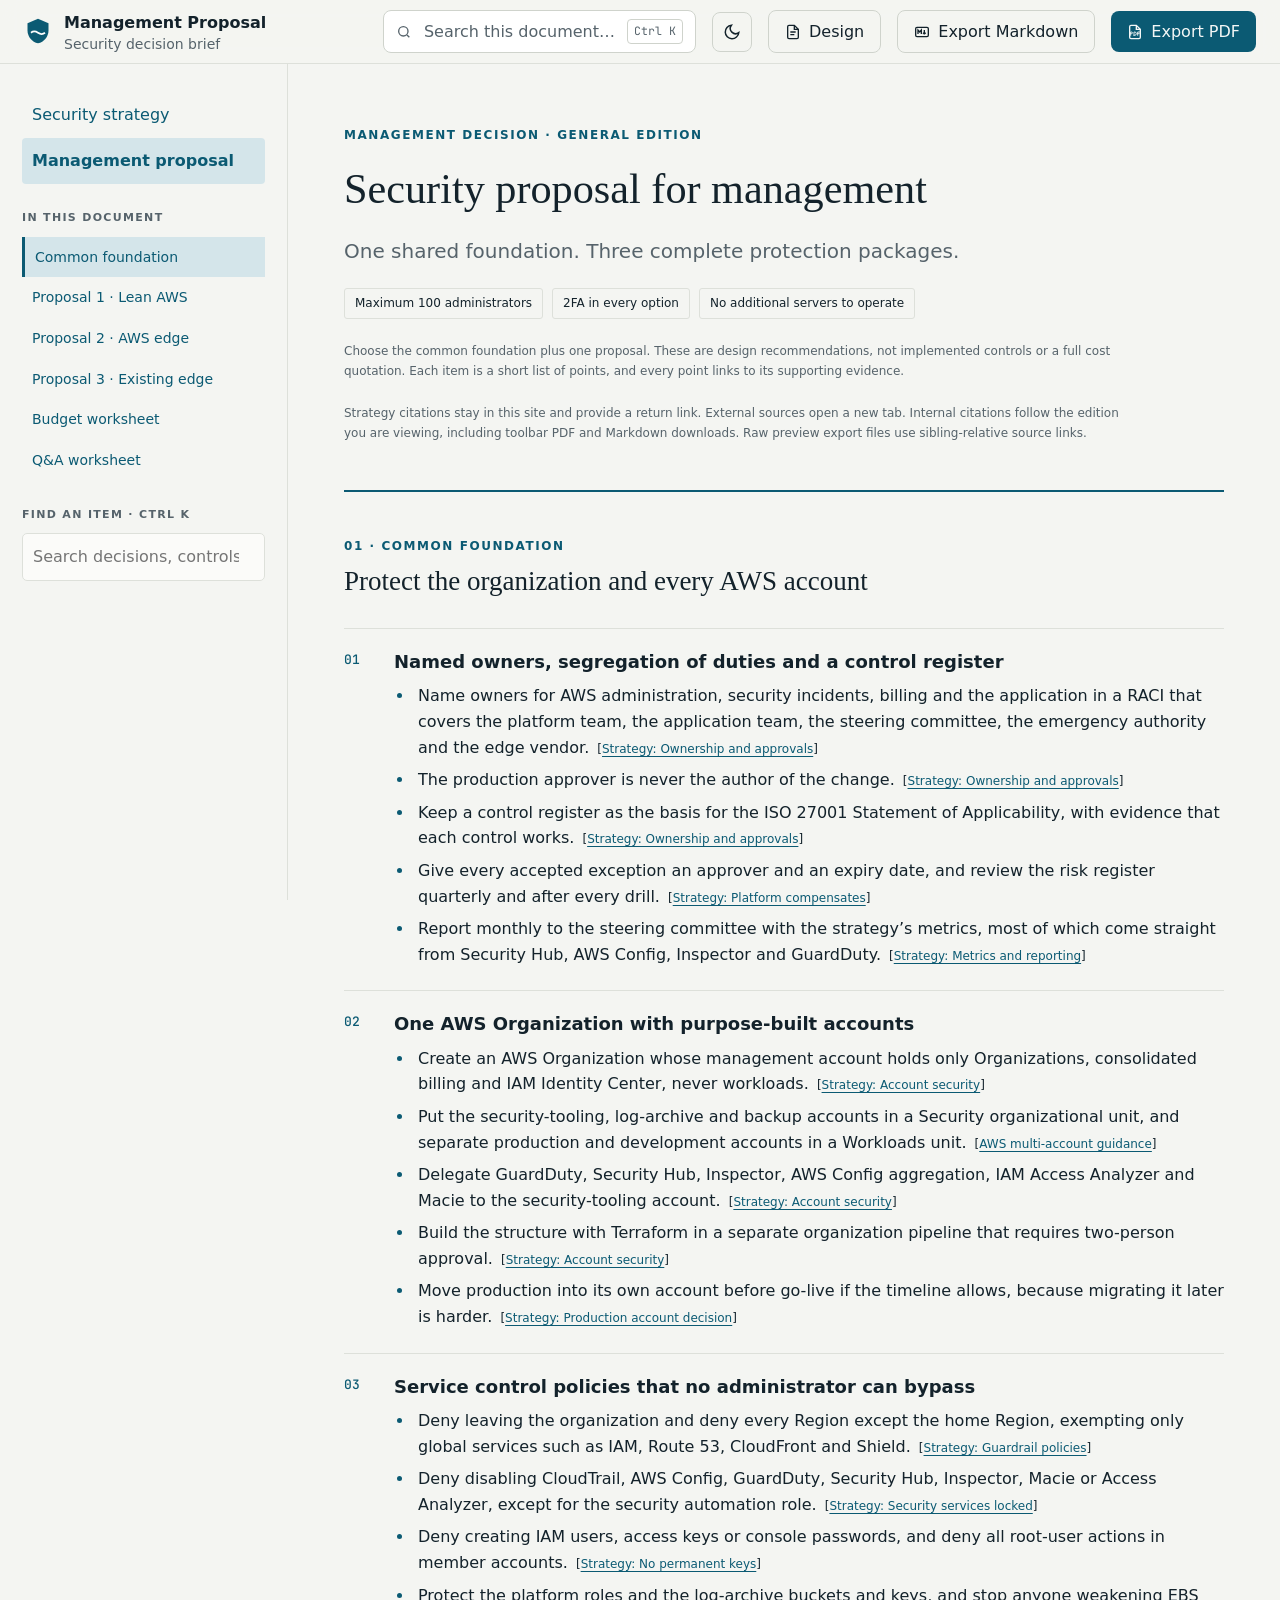
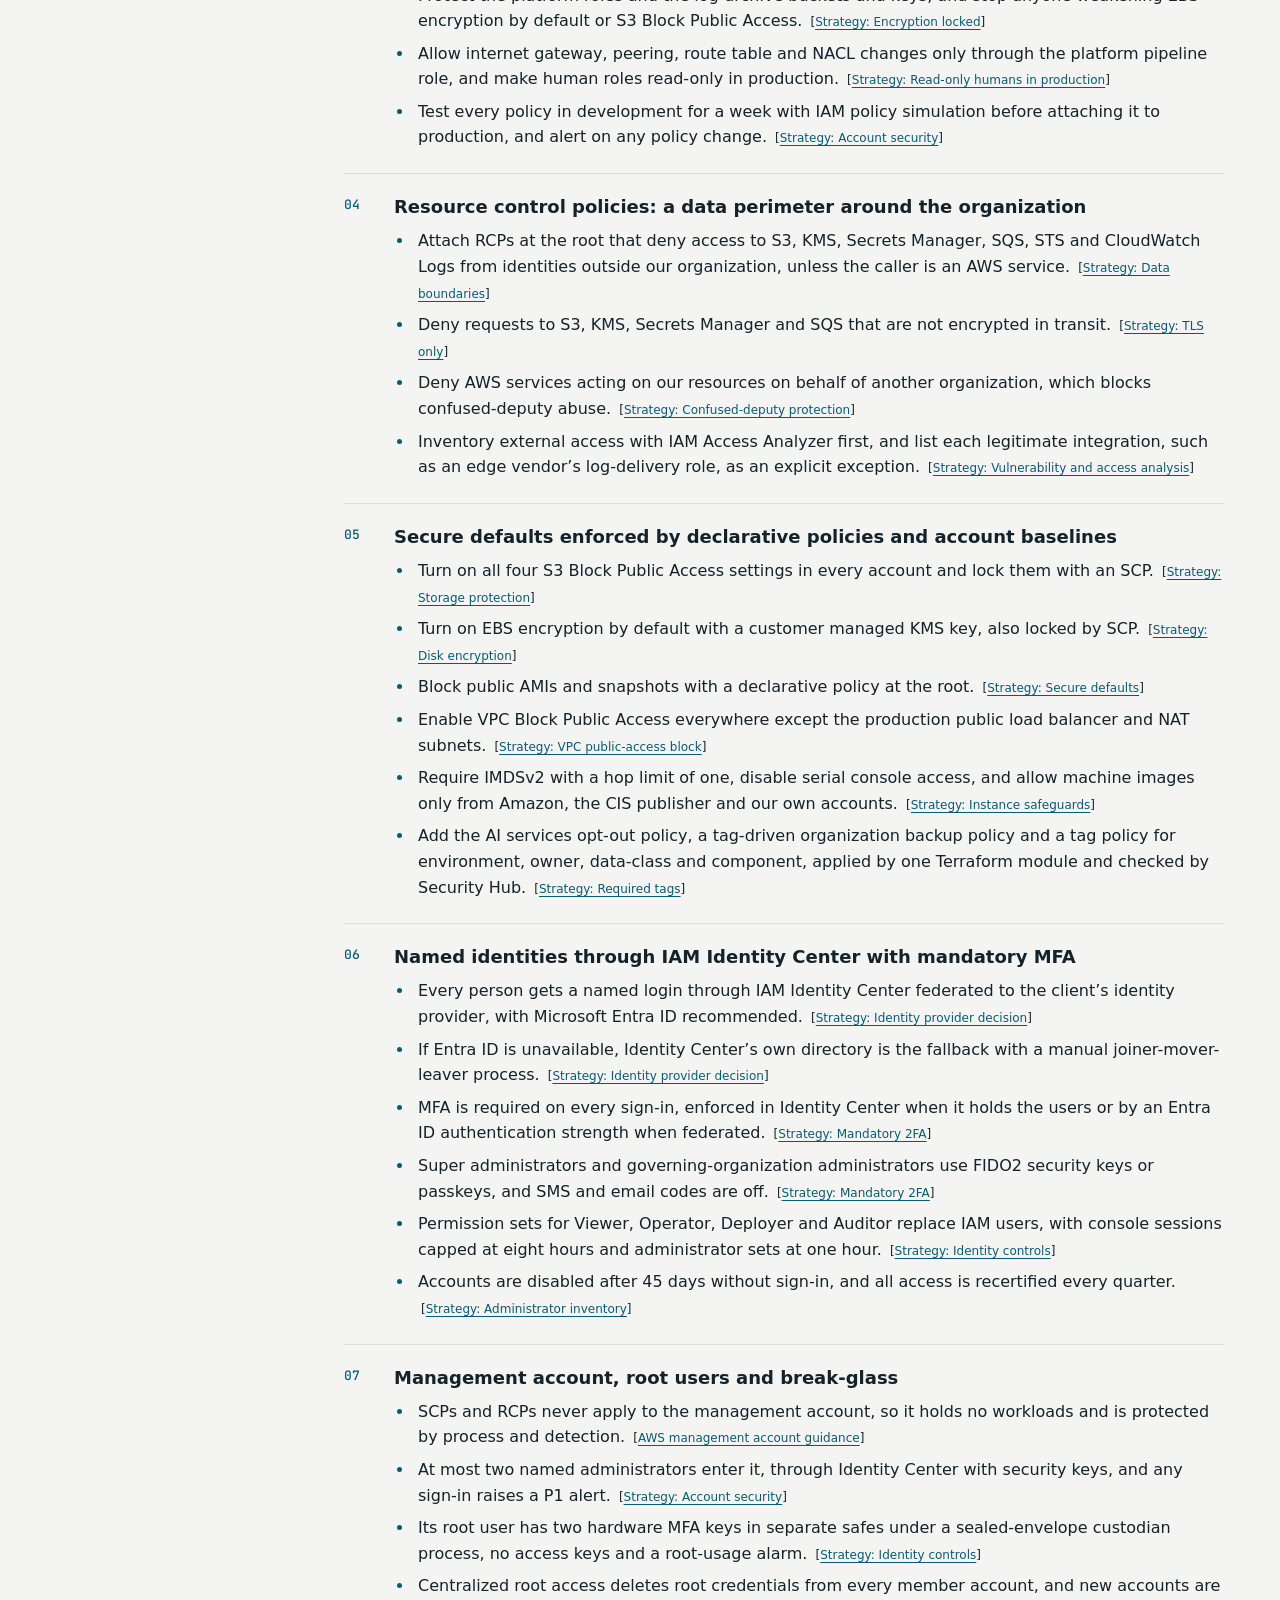
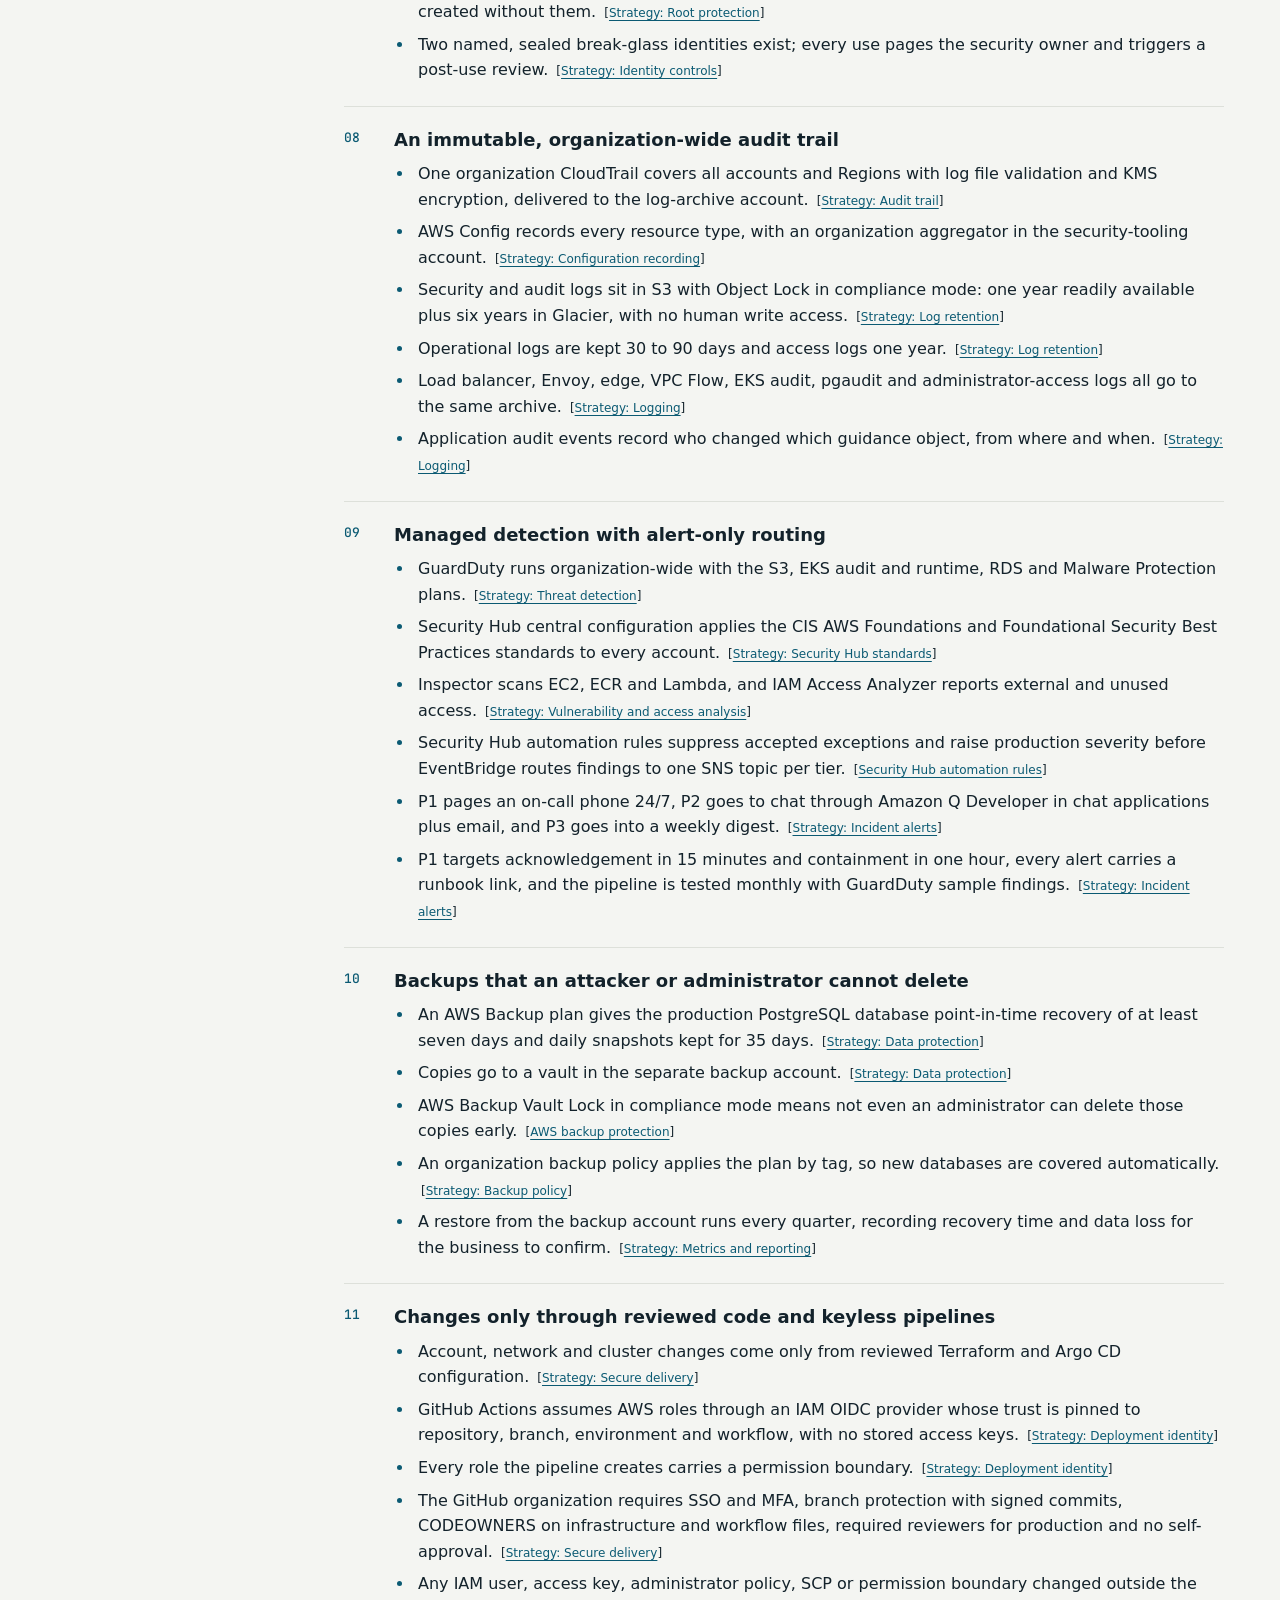
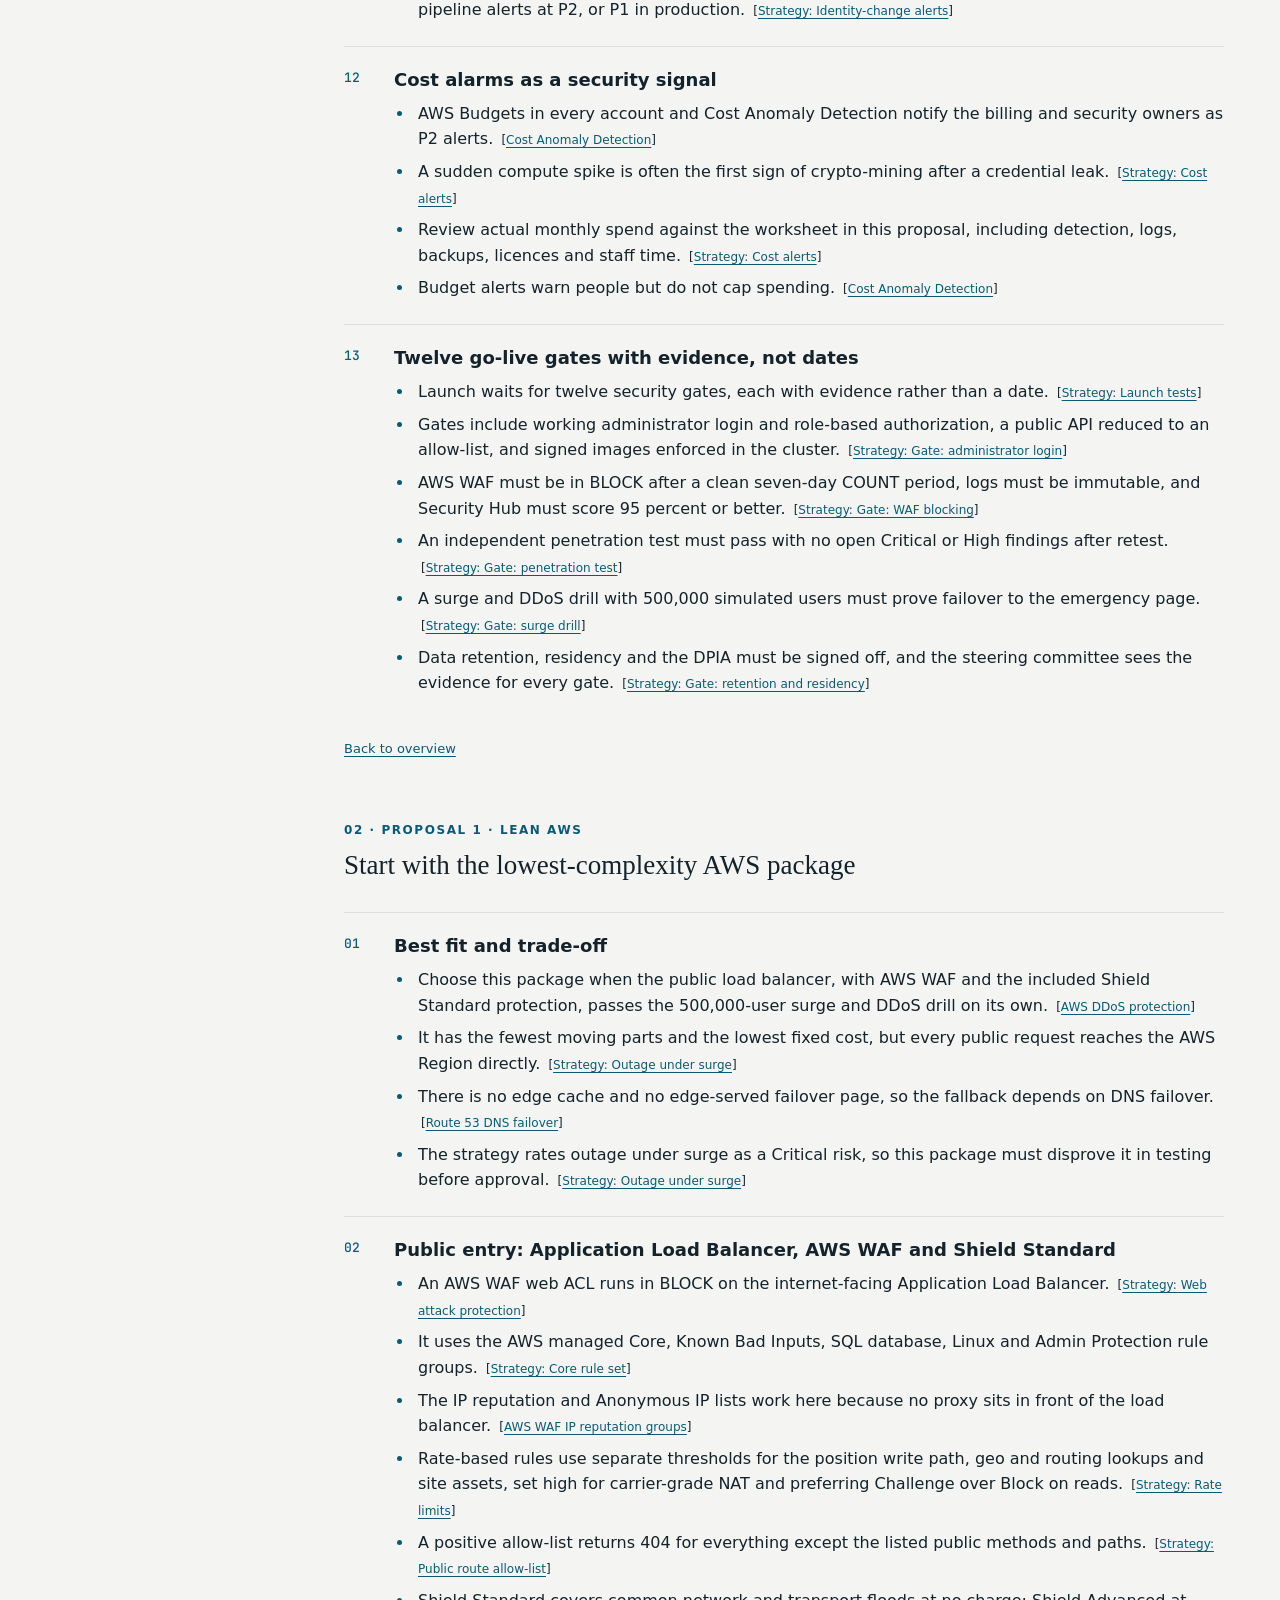
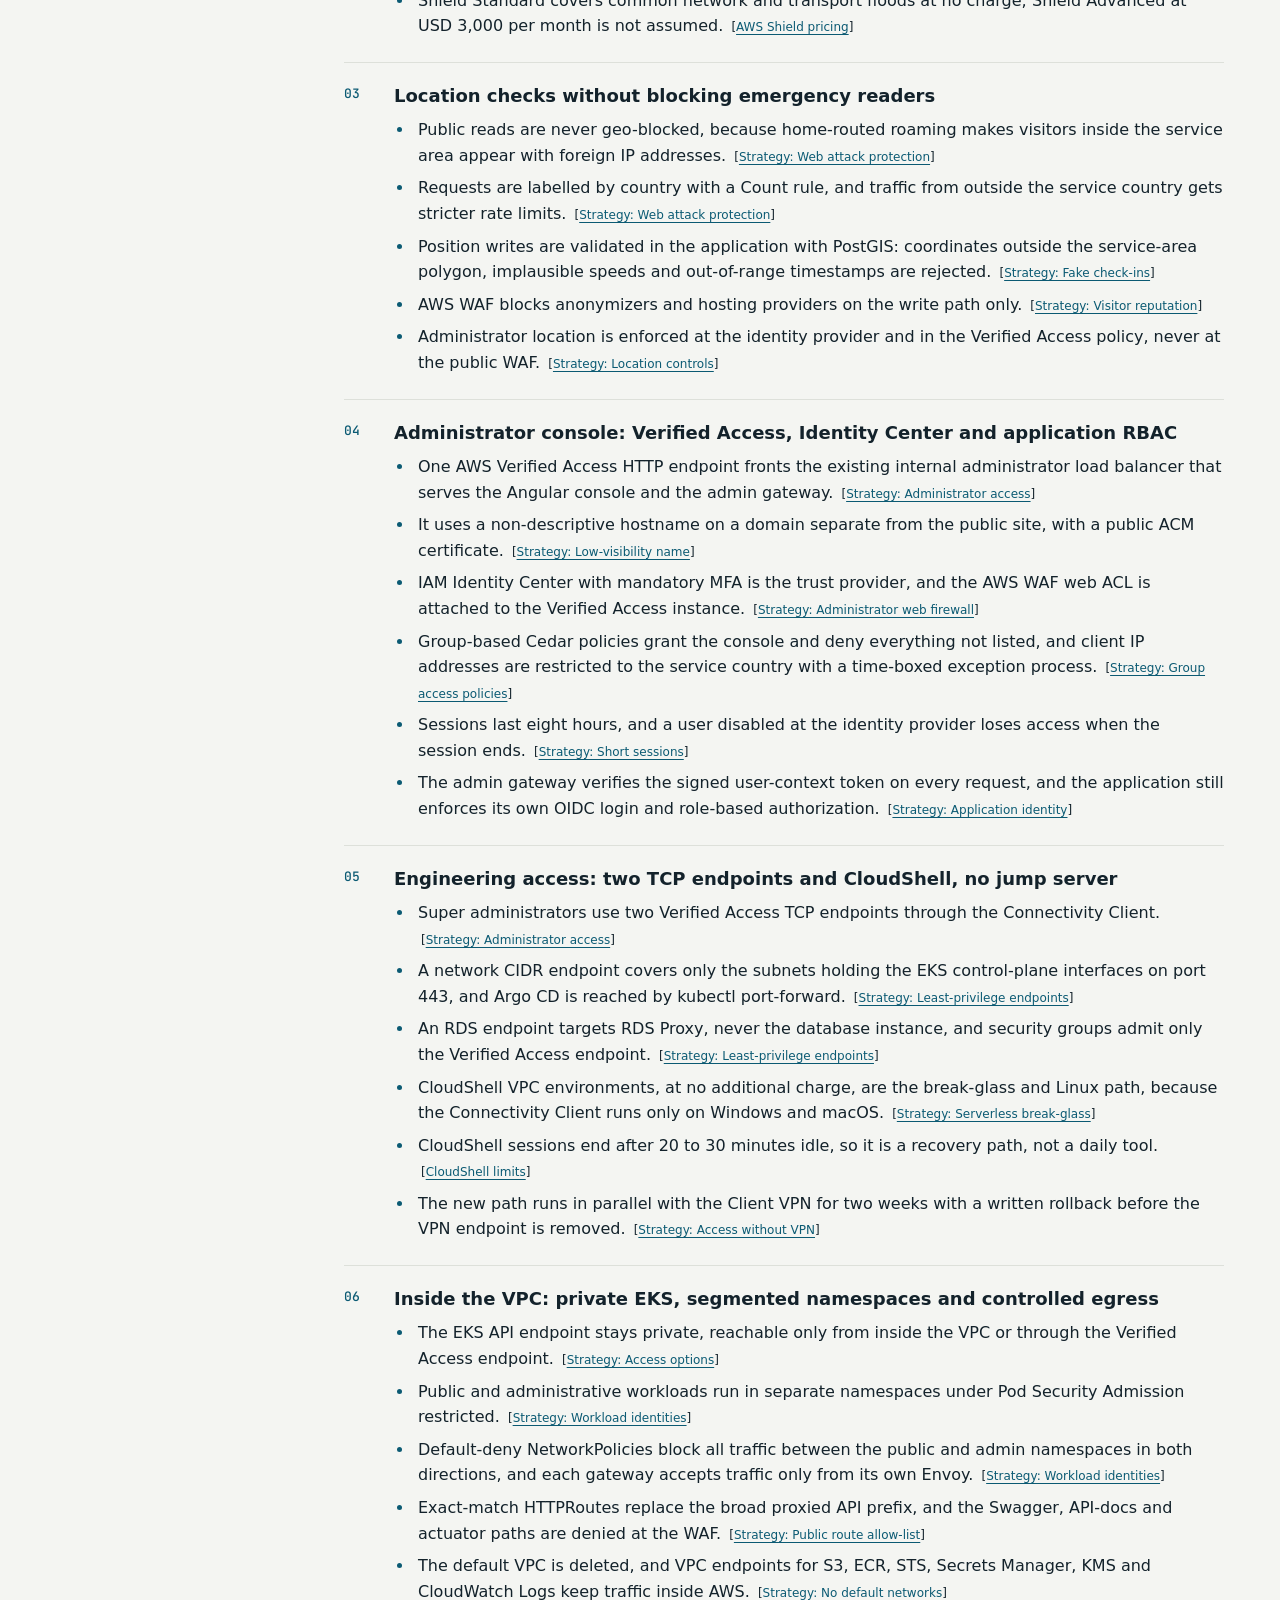
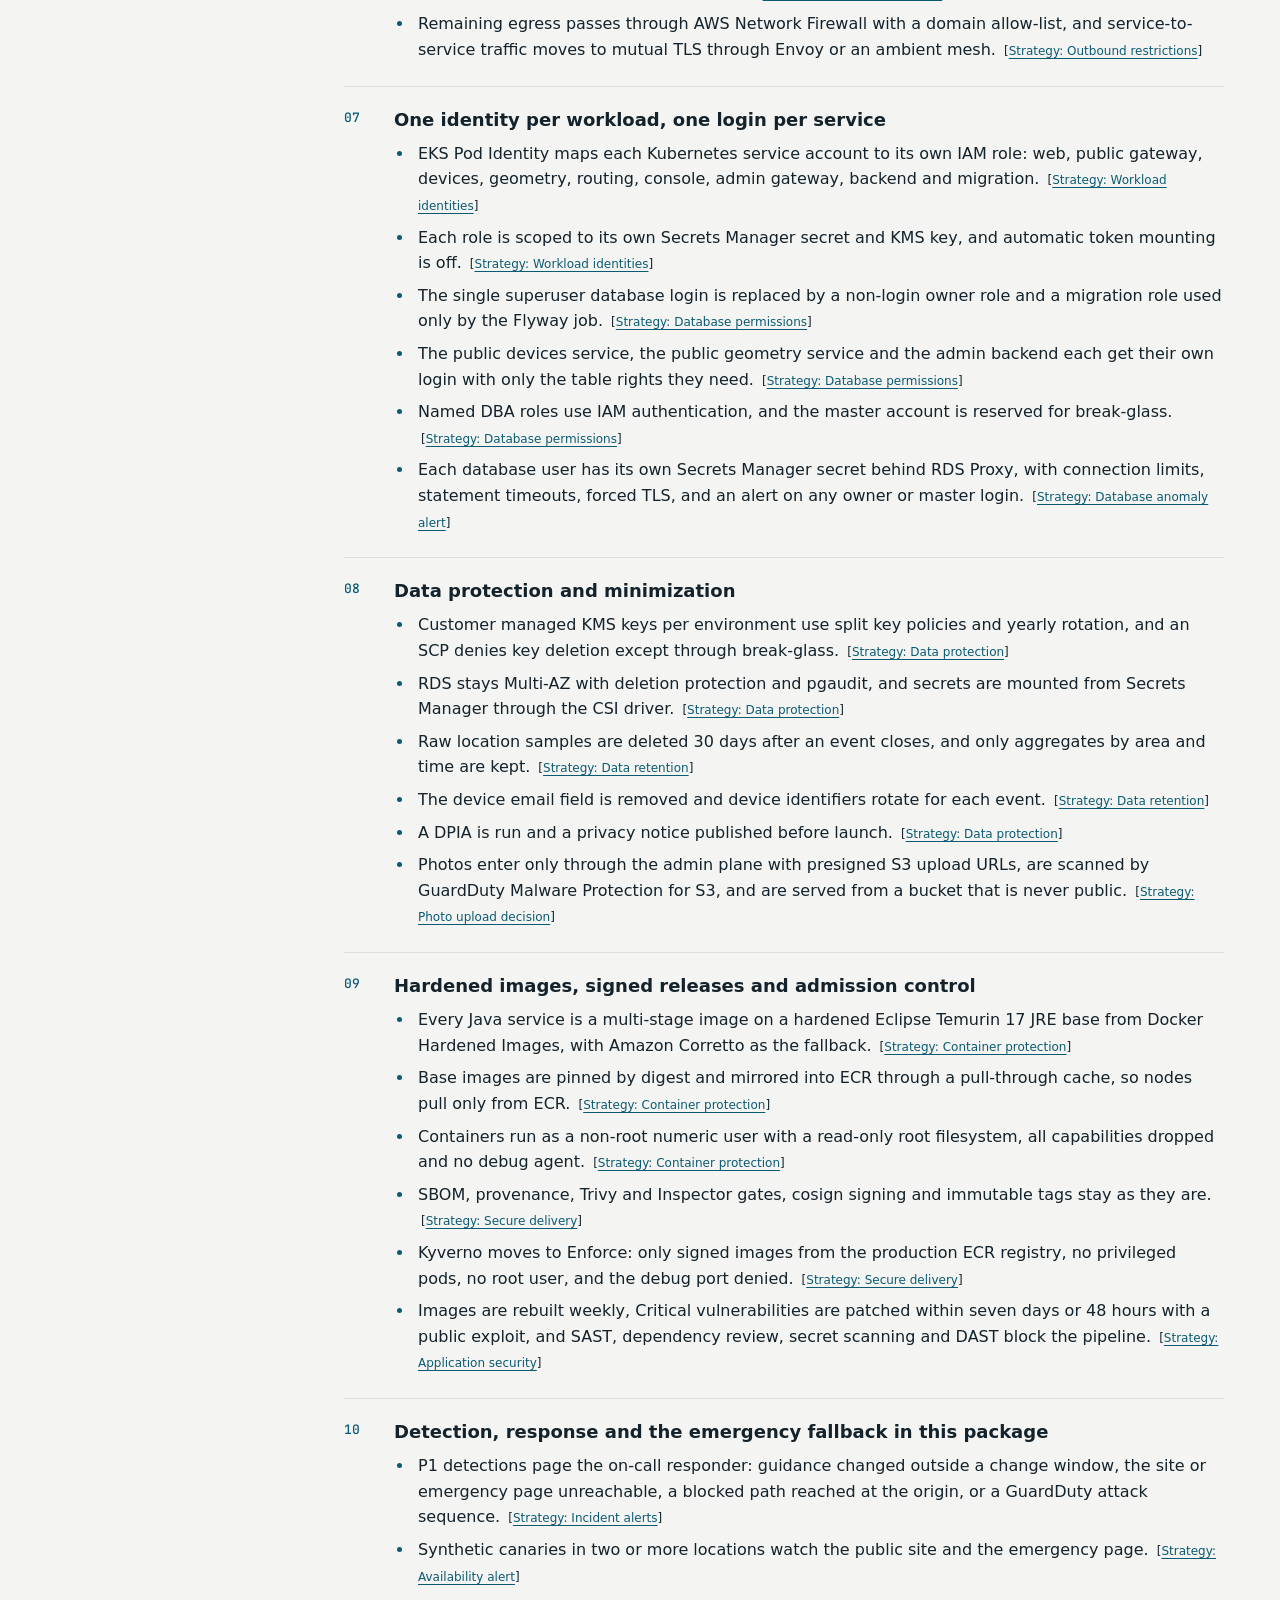
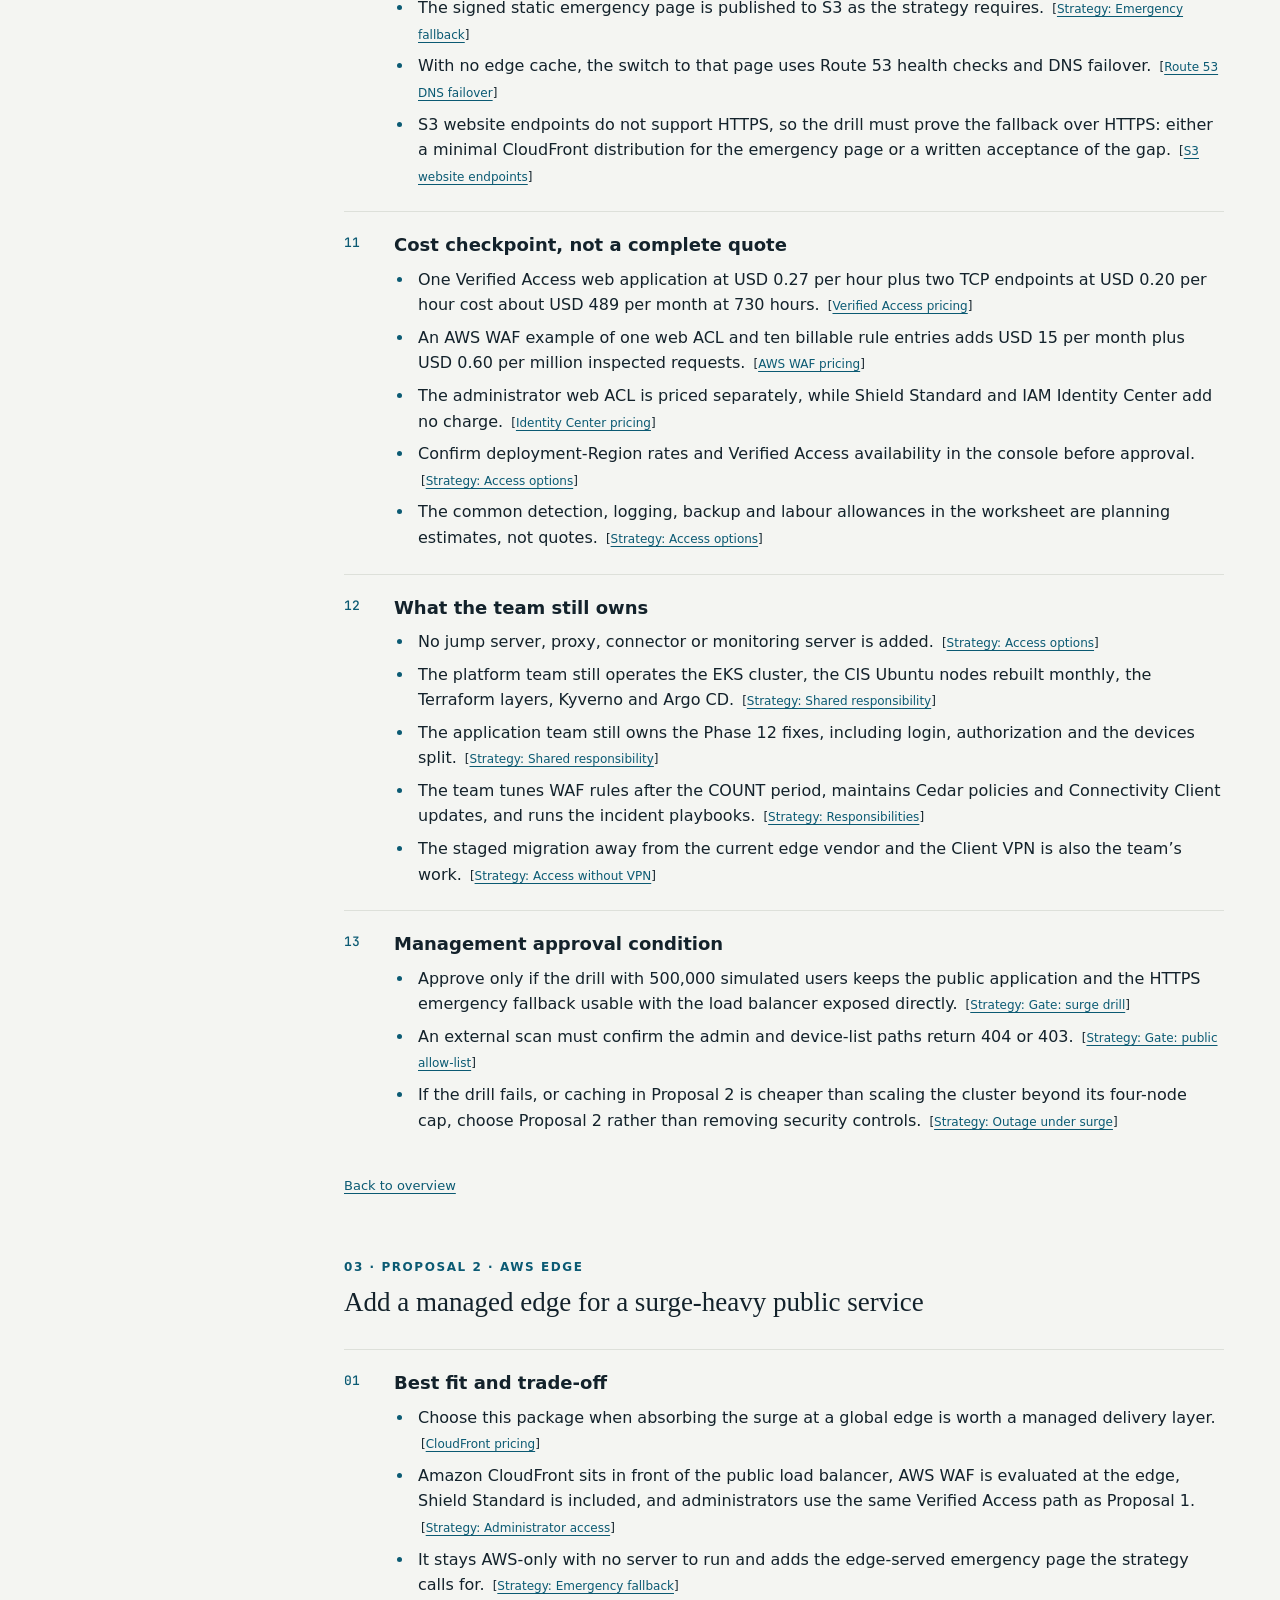
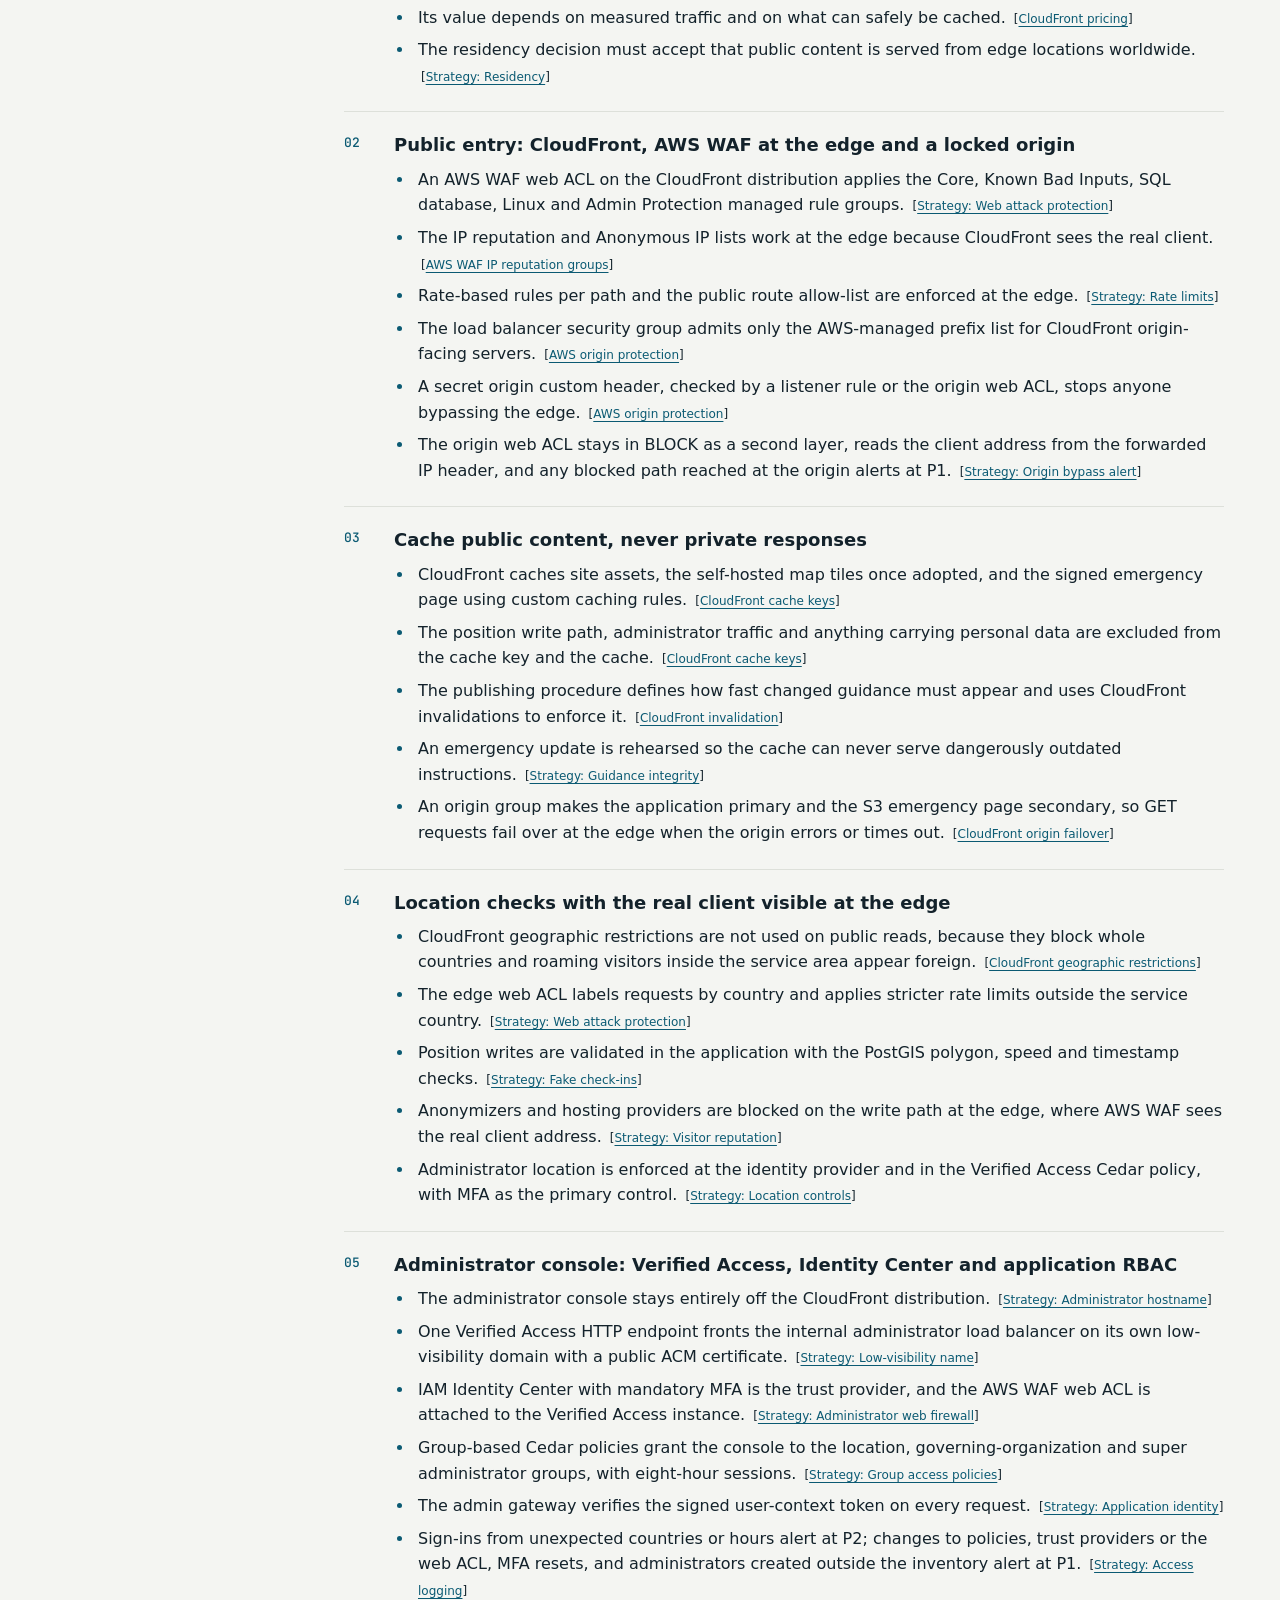
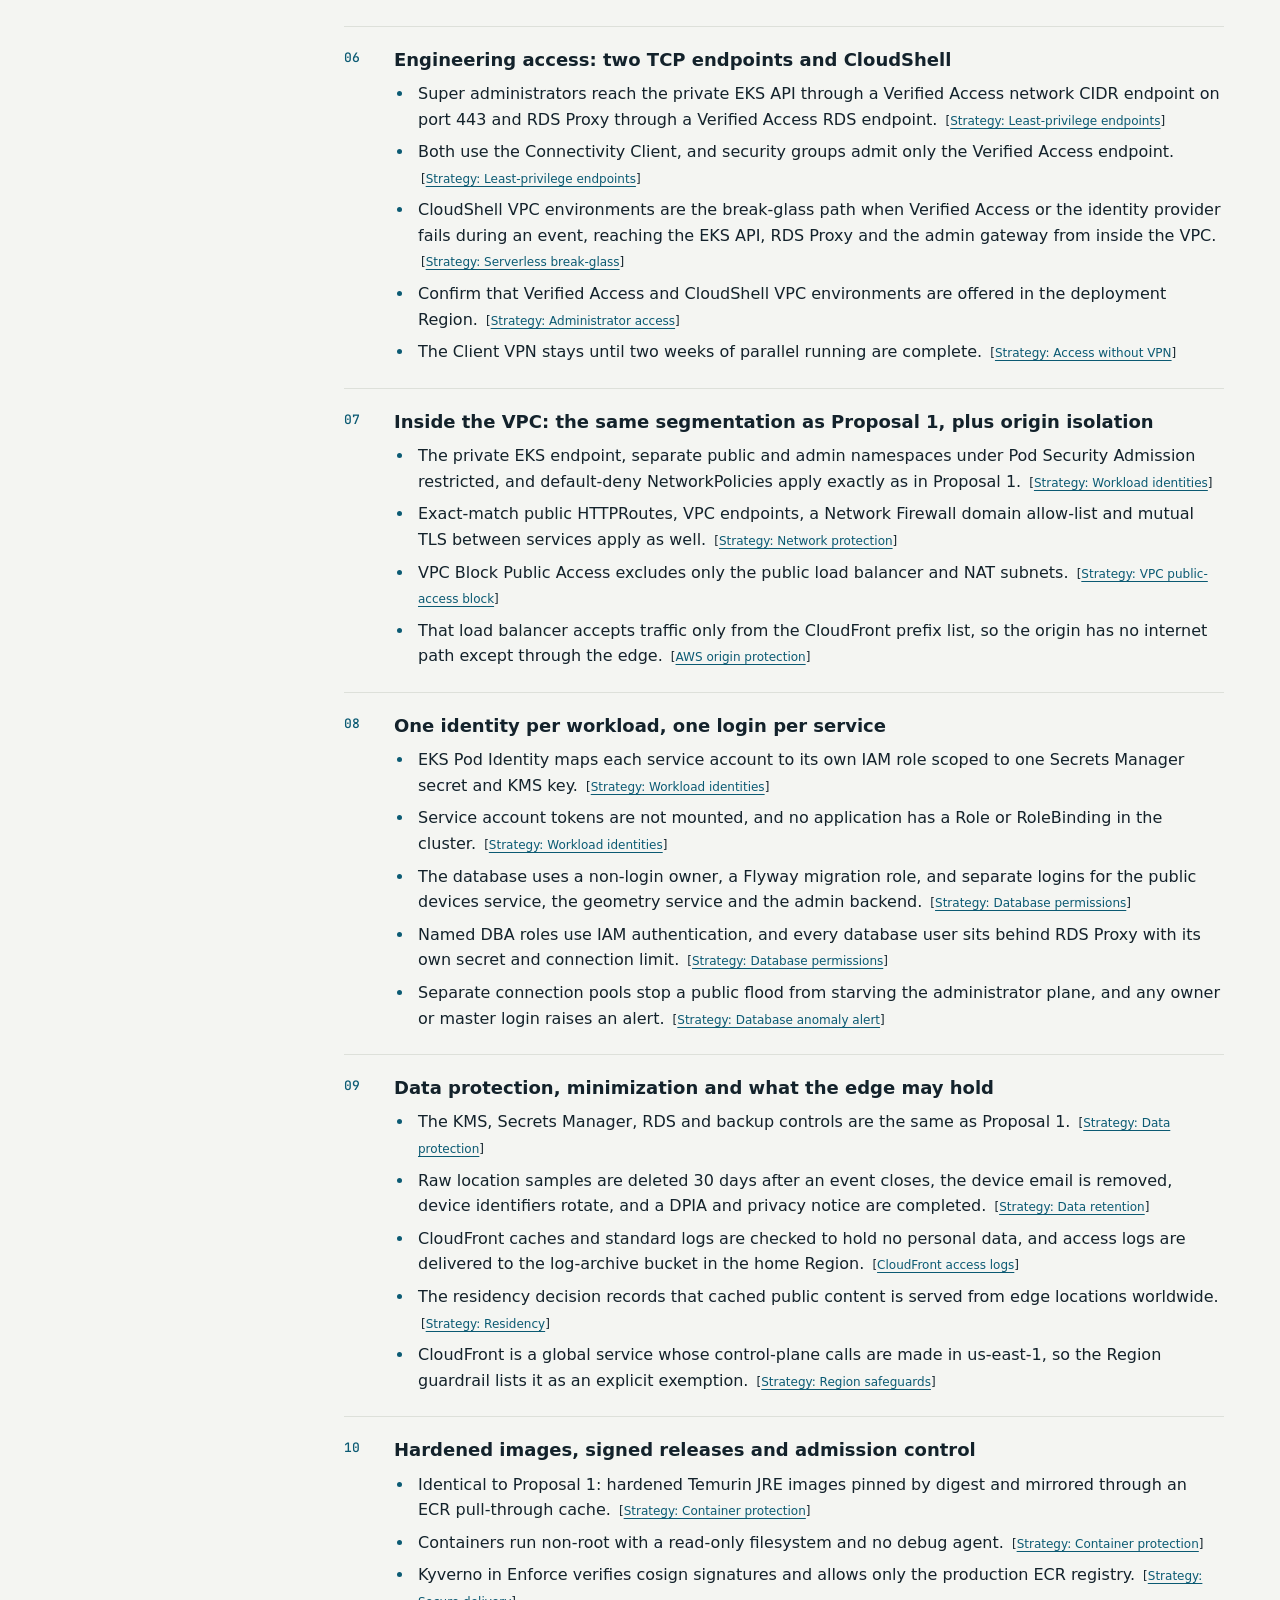
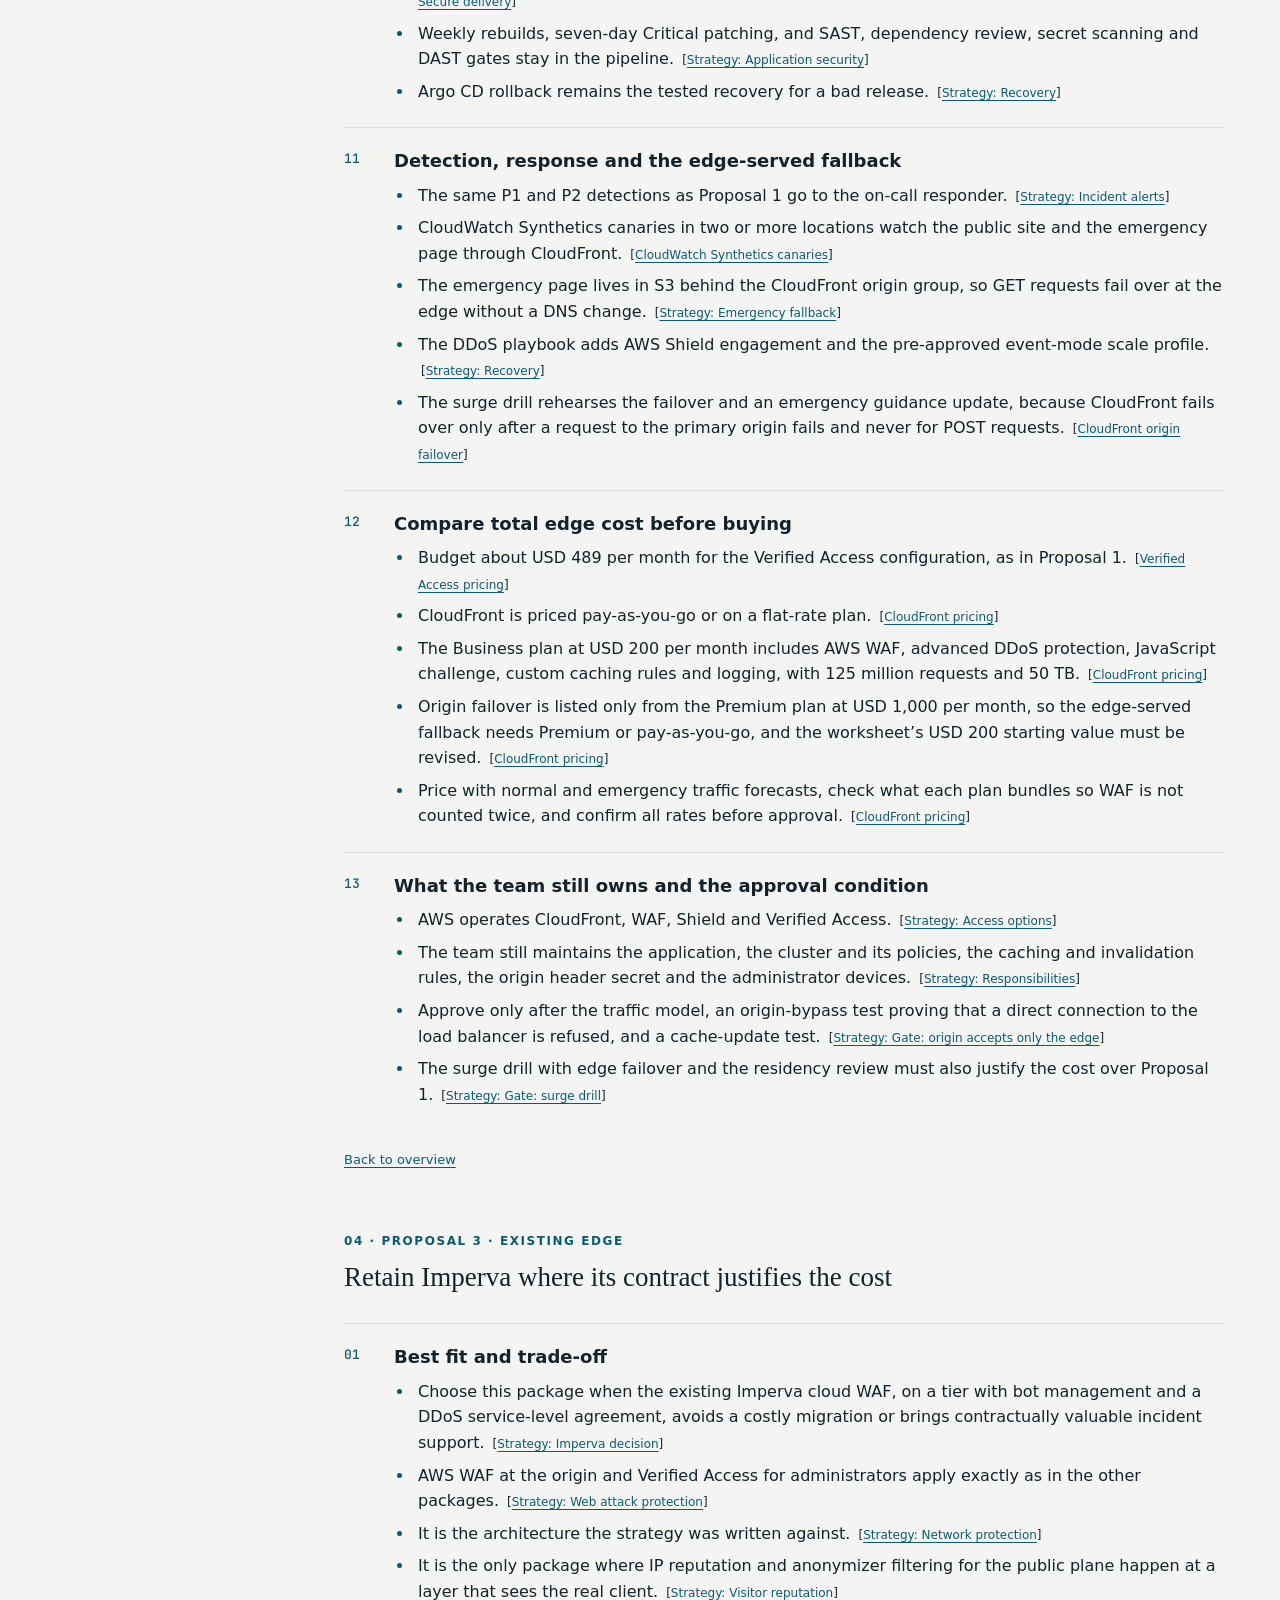
==== commit e8383c89: "Publish management proposal (build 12)" ====
--- a/proposal/index.html
+++ b/proposal/index.html
@@ -10,7 +10,7 @@
   <a class="btn btn-primary export-btn download" id="pdfBtn" href="management-proposal.pdf" download="management-proposal.pdf" aria-label="Export PDF" title="Export PDF"><svg viewBox="0 0 24 24" fill="none" stroke="currentColor" stroke-width="2" aria-hidden="true" focusable="false"><path d="M14 2H6a2 2 0 0 0-2 2v16a2 2 0 0 0 2 2h12a2 2 0 0 0 2-2V8zM14 2v6h6"/><path stroke-width="1.35" stroke-linecap="round" stroke-linejoin="round" d="M5.5 17v-5h1.4a1.25 1.25 0 0 1 0 2.5H5.5M10.5 17v-5h1a2.5 2.5 0 0 1 0 5h-1M16 17v-5h3M16 14.5h2.5"/></svg><span class="label">Export PDF</span></a>
 </header>
 <div class="layout"><nav id="sidebar" class="sidebar" aria-label="Document navigation"><div class="doc-menu"><a href="../index.html">Security strategy</a><a href="index.html" aria-current="page">Management proposal</a></div><div class="small-label">In this document</div><div class="contents"><a href="#common">Common foundation</a><a href="#proposal-1">Proposal 1 · Lean AWS</a><a href="#proposal-2">Proposal 2 · AWS edge</a><a href="#proposal-3">Proposal 3 · Existing edge</a><a href="#budget">Budget worksheet</a><a href="#questions">Q&amp;A worksheet</a></div><div class="small-label">Find an item · Ctrl K</div><input id="search" type="search" aria-label="Search proposal" placeholder="Search decisions, controls…"><div id="searchStatus" role="status"></div><ul id="results" class="search-results"></ul></nav>
-<main id="top"><section class="cover"><div class="eyebrow">Management decision · General edition</div><h1>Security proposal for management</h1><p class="lede">One shared foundation. Three complete protection packages.</p><div class="facts"><span>Maximum 100 administrators</span><span>2FA in every option</span><span>No additional servers to operate</span></div><p class="export-note">Choose the common foundation plus one proposal. These are design recommendations, not implemented controls or a full cost quotation. Each item is a short list of points, and every point links to its supporting evidence.</p><p class="export-note">Strategy citations stay in this site and provide a return link. External sources open a new tab. In PDF and Markdown exports, strategy citations open the published general strategy so they work wherever the files are saved.</p></section><section class="print-only" id="contents"><h2>Contents</h2><a href="#common">Common foundation</a><a href="#proposal-1">Proposal 1 · Lean AWS</a><a href="#proposal-2">Proposal 2 · AWS edge</a><a href="#proposal-3">Proposal 3 · Existing edge</a><a href="#budget">Budget worksheet</a><a href="#questions">Q&amp;A worksheet</a></section><section class="section" id="common"><div class="eyebrow">01 · Common foundation</div><h2>Protect the organization and every AWS account</h2><ul class="item-list"><li class="item" id="common-decision"><h3>Named owners, segregation of duties and a control register</h3><ul class="points"><li>Name owners for AWS administration, security incidents, billing and the application in a RACI that covers the platform team, the application team, the steering committee, the emergency authority and the edge vendor. <span class="citations">[<a href="../index.html?from=proposal&amp;item=common-decision#d-foundations" data-strategy="d-foundations">Strategy: Ownership and approvals</a>]</span></li><li>The production approver is never the author of the change. <span class="citations">[<a href="../index.html?from=proposal&amp;item=common-decision#d-foundations" data-strategy="d-foundations">Strategy: Ownership and approvals</a>]</span></li><li>Keep a control register as the basis for the ISO 27001 Statement of Applicability, with evidence that each control works. <span class="citations">[<a href="../index.html?from=proposal&amp;item=common-decision#d-foundations" data-strategy="d-foundations">Strategy: Ownership and approvals</a>]</span></li><li>Give every accepted exception an approver and an expiry date, and review the risk register quarterly and after every drill. <span class="citations">[<a href="../index.html?from=proposal&amp;item=common-decision#p6" data-strategy="p6">Strategy: Platform compensates</a>]</span></li><li>Report monthly to the steering committee with the strategy’s metrics, most of which come straight from Security Hub, AWS Config, Inspector and GuardDuty. <span class="citations">[<a href="../index.html?from=proposal&amp;item=common-decision#metrics" data-strategy="metrics">Strategy: Metrics and reporting</a>]</span></li></ul></li><li class="item" id="common-accounts"><h3>One AWS Organization with purpose-built accounts</h3><ul class="points"><li>Create an AWS Organization whose management account holds only Organizations, consolidated billing and IAM Identity Center, never workloads. <span class="citations">[<a href="../index.html?from=proposal&amp;item=common-accounts#dd-org" data-strategy="dd-org">Strategy: Account security</a>]</span></li><li>Put the security-tooling, log-archive and backup accounts in a Security organizational unit, and separate production and development accounts in a Workloads unit. <span class="citations">[<a href="https://docs.aws.amazon.com/whitepapers/latest/organizing-your-aws-environment/recommended-ous-and-accounts.html" target="_blank" rel="noopener noreferrer">AWS multi-account guidance</a>]</span></li><li>Delegate GuardDuty, Security Hub, Inspector, AWS Config aggregation, IAM Access Analyzer and Macie to the security-tooling account. <span class="citations">[<a href="../index.html?from=proposal&amp;item=common-accounts#dd-org" data-strategy="dd-org">Strategy: Account security</a>]</span></li><li>Build the structure with Terraform in a separate organization pipeline that requires two-person approval. <span class="citations">[<a href="../index.html?from=proposal&amp;item=common-accounts#dd-org" data-strategy="dd-org">Strategy: Account security</a>]</span></li><li>Move production into its own account before go-live if the timeline allows, because migrating it later is harder. <span class="citations">[<a href="../index.html?from=proposal&amp;item=common-accounts#dec-b25" data-strategy="dec-b25">Strategy: Production account decision</a>]</span></li></ul></li><li class="item" id="common-guardrails"><h3>Service control policies that no administrator can bypass</h3><ul class="points"><li>Deny leaving the organization and deny every Region except the home Region, exempting only global services such as IAM, Route 53, CloudFront and Shield. <span class="citations">[<a href="../index.html?from=proposal&amp;item=common-guardrails#orgPolicyTable" data-strategy="orgPolicyTable">Strategy: Guardrail policies</a>]</span></li><li>Deny disabling CloudTrail, AWS Config, GuardDuty, Security Hub, Inspector, Macie or Access Analyzer, except for the security automation role. <span class="citations">[<a href="../index.html?from=proposal&amp;item=common-guardrails#gp-03" data-strategy="gp-03">Strategy: Security services locked</a>]</span></li><li>Deny creating IAM users, access keys or console passwords, and deny all root-user actions in member accounts. <span class="citations">[<a href="../index.html?from=proposal&amp;item=common-guardrails#gp-04" data-strategy="gp-04">Strategy: No permanent keys</a>]</span></li><li>Protect the platform roles and the log-archive buckets and keys, and stop anyone weakening EBS encryption by default or S3 Block Public Access. <span class="citations">[<a href="../index.html?from=proposal&amp;item=common-guardrails#gp-08" data-strategy="gp-08">Strategy: Encryption locked</a>]</span></li><li>Allow internet gateway, peering, route table and NACL changes only through the platform pipeline role, and make human roles read-only in production. <span class="citations">[<a href="../index.html?from=proposal&amp;item=common-guardrails#gp-10" data-strategy="gp-10">Strategy: Read-only humans in production</a>]</span></li><li>Test every policy in development for a week with IAM policy simulation before attaching it to production, and alert on any policy change. <span class="citations">[<a href="../index.html?from=proposal&amp;item=common-guardrails#dd-org" data-strategy="dd-org">Strategy: Account security</a>]</span></li></ul></li><li class="item" id="common-perimeter"><h3>Resource control policies: a data perimeter around the organization</h3><ul class="points"><li>Attach RCPs at the root that deny access to S3, KMS, Secrets Manager, SQS, STS and CloudWatch Logs from identities outside our organization, unless the caller is an AWS service. <span class="citations">[<a href="../index.html?from=proposal&amp;item=common-perimeter#gp-12" data-strategy="gp-12">Strategy: Data boundaries</a>]</span></li><li>Deny requests to S3, KMS, Secrets Manager and SQS that are not encrypted in transit. <span class="citations">[<a href="../index.html?from=proposal&amp;item=common-perimeter#gp-13" data-strategy="gp-13">Strategy: TLS only</a>]</span></li><li>Deny AWS services acting on our resources on behalf of another organization, which blocks confused-deputy abuse. <span class="citations">[<a href="../index.html?from=proposal&amp;item=common-perimeter#gp-14" data-strategy="gp-14">Strategy: Confused-deputy protection</a>]</span></li><li>Inventory external access with IAM Access Analyzer first, and list each legitimate integration, such as an edge vendor’s log-delivery role, as an explicit exception. <span class="citations">[<a href="../index.html?from=proposal&amp;item=common-perimeter#ab-05" data-strategy="ab-05">Strategy: Vulnerability and access analysis</a>]</span></li></ul></li><li class="item" id="common-defaults"><h3>Secure defaults enforced by declarative policies and account baselines</h3><ul class="points"><li>Turn on all four S3 Block Public Access settings in every account and lock them with an SCP. <span class="citations">[<a href="../index.html?from=proposal&amp;item=common-defaults#ab-06" data-strategy="ab-06">Strategy: Storage protection</a>]</span></li><li>Turn on EBS encryption by default with a customer managed KMS key, also locked by SCP. <span class="citations">[<a href="../index.html?from=proposal&amp;item=common-defaults#ab-07" data-strategy="ab-07">Strategy: Disk encryption</a>]</span></li><li>Block public AMIs and snapshots with a declarative policy at the root. <span class="citations">[<a href="../index.html?from=proposal&amp;item=common-defaults#gp-15" data-strategy="gp-15">Strategy: Secure defaults</a>]</span></li><li>Enable VPC Block Public Access everywhere except the production public load balancer and NAT subnets. <span class="citations">[<a href="../index.html?from=proposal&amp;item=common-defaults#gp-16" data-strategy="gp-16">Strategy: VPC public-access block</a>]</span></li><li>Require IMDSv2 with a hop limit of one, disable serial console access, and allow machine images only from Amazon, the CIS publisher and our own accounts. <span class="citations">[<a href="../index.html?from=proposal&amp;item=common-defaults#gp-17" data-strategy="gp-17">Strategy: Instance safeguards</a>]</span></li><li>Add the AI services opt-out policy, a tag-driven organization backup policy and a tag policy for environment, owner, data-class and component, applied by one Terraform module and checked by Security Hub. <span class="citations">[<a href="../index.html?from=proposal&amp;item=common-defaults#gp-20" data-strategy="gp-20">Strategy: Required tags</a>]</span></li></ul></li><li class="item" id="common-identity"><h3>Named identities through IAM Identity Center with mandatory MFA</h3><ul class="points"><li>Every person gets a named login through IAM Identity Center federated to the client’s identity provider, with Microsoft Entra ID recommended. <span class="citations">[<a href="../index.html?from=proposal&amp;item=common-identity#dec-b3a" data-strategy="dec-b3a">Strategy: Identity provider decision</a>]</span></li><li>If Entra ID is unavailable, Identity Center’s own directory is the fallback with a manual joiner-mover-leaver process. <span class="citations">[<a href="../index.html?from=proposal&amp;item=common-identity#dec-b3a" data-strategy="dec-b3a">Strategy: Identity provider decision</a>]</span></li><li>MFA is required on every sign-in, enforced in Identity Center when it holds the users or by an Entra ID authentication strength when federated. <span class="citations">[<a href="../index.html?from=proposal&amp;item=common-identity#hc-01" data-strategy="hc-01">Strategy: Mandatory 2FA</a>]</span></li><li>Super administrators and governing-organization administrators use FIDO2 security keys or passkeys, and SMS and email codes are off. <span class="citations">[<a href="../index.html?from=proposal&amp;item=common-identity#hc-01" data-strategy="hc-01">Strategy: Mandatory 2FA</a>]</span></li><li>Permission sets for Viewer, Operator, Deployer and Auditor replace IAM users, with console sessions capped at eight hours and administrator sets at one hour. <span class="citations">[<a href="../index.html?from=proposal&amp;item=common-identity#d-iam" data-strategy="d-iam">Strategy: Identity controls</a>]</span></li><li>Accounts are disabled after 45 days without sign-in, and all access is recertified every quarter. <span class="citations">[<a href="../index.html?from=proposal&amp;item=common-identity#hc-02" data-strategy="hc-02">Strategy: Administrator inventory</a>]</span></li></ul></li><li class="item" id="common-root"><h3>Management account, root users and break-glass</h3><ul class="points"><li>SCPs and RCPs never apply to the management account, so it holds no workloads and is protected by process and detection. <span class="citations">[<a href="https://docs.aws.amazon.com/organizations/latest/userguide/orgs_best-practices_mgmt-acct.html" target="_blank" rel="noopener noreferrer">AWS management account guidance</a>]</span></li><li>At most two named administrators enter it, through Identity Center with security keys, and any sign-in raises a P1 alert. <span class="citations">[<a href="../index.html?from=proposal&amp;item=common-root#dd-org" data-strategy="dd-org">Strategy: Account security</a>]</span></li><li>Its root user has two hardware MFA keys in separate safes under a sealed-envelope custodian process, no access keys and a root-usage alarm. <span class="citations">[<a href="../index.html?from=proposal&amp;item=common-root#d-iam" data-strategy="d-iam">Strategy: Identity controls</a>]</span></li><li>Centralized root access deletes root credentials from every member account, and new accounts are created without them. <span class="citations">[<a href="../index.html?from=proposal&amp;item=common-root#ab-12" data-strategy="ab-12">Strategy: Root protection</a>]</span></li><li>Two named, sealed break-glass identities exist; every use pages the security owner and triggers a post-use review. <span class="citations">[<a href="../index.html?from=proposal&amp;item=common-root#d-iam" data-strategy="d-iam">Strategy: Identity controls</a>]</span></li></ul></li><li class="item" id="common-records"><h3>An immutable, organization-wide audit trail</h3><ul class="points"><li>One organization CloudTrail covers all accounts and Regions with log file validation and KMS encryption, delivered to the log-archive account. <span class="citations">[<a href="../index.html?from=proposal&amp;item=common-records#ab-01" data-strategy="ab-01">Strategy: Audit trail</a>]</span></li><li>AWS Config records every resource type, with an organization aggregator in the security-tooling account. <span class="citations">[<a href="../index.html?from=proposal&amp;item=common-records#ab-02" data-strategy="ab-02">Strategy: Configuration recording</a>]</span></li><li>Security and audit logs sit in S3 with Object Lock in compliance mode: one year readily available plus six years in Glacier, with no human write access. <span class="citations">[<a href="../index.html?from=proposal&amp;item=common-records#ch-03" data-strategy="ch-03">Strategy: Log retention</a>]</span></li><li>Operational logs are kept 30 to 90 days and access logs one year. <span class="citations">[<a href="../index.html?from=proposal&amp;item=common-records#ch-03" data-strategy="ch-03">Strategy: Log retention</a>]</span></li><li>Load balancer, Envoy, edge, VPC Flow, EKS audit, pgaudit and administrator-access logs all go to the same archive. <span class="citations">[<a href="../index.html?from=proposal&amp;item=common-records#d-detect" data-strategy="d-detect">Strategy: Logging</a>]</span></li><li>Application audit events record who changed which guidance object, from where and when. <span class="citations">[<a href="../index.html?from=proposal&amp;item=common-records#d-detect" data-strategy="d-detect">Strategy: Logging</a>]</span></li></ul></li><li class="item" id="common-detection"><h3>Managed detection with alert-only routing</h3><ul class="points"><li>GuardDuty runs organization-wide with the S3, EKS audit and runtime, RDS and Malware Protection plans. <span class="citations">[<a href="../index.html?from=proposal&amp;item=common-detection#ab-03" data-strategy="ab-03">Strategy: Threat detection</a>]</span></li><li>Security Hub central configuration applies the CIS AWS Foundations and Foundational Security Best Practices standards to every account. <span class="citations">[<a href="../index.html?from=proposal&amp;item=common-detection#ab-04" data-strategy="ab-04">Strategy: Security Hub standards</a>]</span></li><li>Inspector scans EC2, ECR and Lambda, and IAM Access Analyzer reports external and unused access. <span class="citations">[<a href="../index.html?from=proposal&amp;item=common-detection#ab-05" data-strategy="ab-05">Strategy: Vulnerability and access analysis</a>]</span></li><li>Security Hub automation rules suppress accepted exceptions and raise production severity before EventBridge routes findings to one SNS topic per tier. <span class="citations">[<a href="https://docs.aws.amazon.com/securityhub/latest/userguide/securityhub-v2-automations.html" target="_blank" rel="noopener noreferrer">Security Hub automation rules</a>]</span></li><li>P1 pages an on-call phone 24/7, P2 goes to chat through Amazon Q Developer in chat applications plus email, and P3 goes into a weekly digest. <span class="citations">[<a href="../index.html?from=proposal&amp;item=common-detection#dd-alerts" data-strategy="dd-alerts">Strategy: Incident alerts</a>]</span></li><li>P1 targets acknowledgement in 15 minutes and containment in one hour, every alert carries a runbook link, and the pipeline is tested monthly with GuardDuty sample findings. <span class="citations">[<a href="../index.html?from=proposal&amp;item=common-detection#dd-alerts" data-strategy="dd-alerts">Strategy: Incident alerts</a>]</span></li></ul></li><li class="item" id="common-recovery"><h3>Backups that an attacker or administrator cannot delete</h3><ul class="points"><li>An AWS Backup plan gives the production PostgreSQL database point-in-time recovery of at least seven days and daily snapshots kept for 35 days. <span class="citations">[<a href="../index.html?from=proposal&amp;item=common-recovery#d-data" data-strategy="d-data">Strategy: Data protection</a>]</span></li><li>Copies go to a vault in the separate backup account. <span class="citations">[<a href="../index.html?from=proposal&amp;item=common-recovery#d-data" data-strategy="d-data">Strategy: Data protection</a>]</span></li><li>AWS Backup Vault Lock in compliance mode means not even an administrator can delete those copies early. <span class="citations">[<a href="https://docs.aws.amazon.com/aws-backup/latest/devguide/vault-lock.html" target="_blank" rel="noopener noreferrer">AWS backup protection</a>]</span></li><li>An organization backup policy applies the plan by tag, so new databases are covered automatically. <span class="citations">[<a href="../index.html?from=proposal&amp;item=common-recovery#gp-19" data-strategy="gp-19">Strategy: Backup policy</a>]</span></li><li>A restore from the backup account runs every quarter, recording recovery time and data loss for the business to confirm. <span class="citations">[<a href="../index.html?from=proposal&amp;item=common-recovery#metrics" data-strategy="metrics">Strategy: Metrics and reporting</a>]</span></li></ul></li><li class="item" id="common-delivery"><h3>Changes only through reviewed code and keyless pipelines</h3><ul class="points"><li>Account, network and cluster changes come only from reviewed Terraform and Argo CD configuration. <span class="citations">[<a href="../index.html?from=proposal&amp;item=common-delivery#d-supply" data-strategy="d-supply">Strategy: Secure delivery</a>]</span></li><li>GitHub Actions assumes AWS roles through an IAM OIDC provider whose trust is pinned to repository, branch, environment and workflow, with no stored access keys. <span class="citations">[<a href="../index.html?from=proposal&amp;item=common-delivery#ab-11" data-strategy="ab-11">Strategy: Deployment identity</a>]</span></li><li>Every role the pipeline creates carries a permission boundary. <span class="citations">[<a href="../index.html?from=proposal&amp;item=common-delivery#ab-11" data-strategy="ab-11">Strategy: Deployment identity</a>]</span></li><li>The GitHub organization requires SSO and MFA, branch protection with signed commits, CODEOWNERS on infrastructure and workflow files, required reviewers for production and no self-approval. <span class="citations">[<a href="../index.html?from=proposal&amp;item=common-delivery#d-supply" data-strategy="d-supply">Strategy: Secure delivery</a>]</span></li><li>Any IAM user, access key, administrator policy, SCP or permission boundary changed outside the pipeline alerts at P2, or P1 in production. <span class="citations">[<a href="../index.html?from=proposal&amp;item=common-delivery#al-12" data-strategy="al-12">Strategy: Identity-change alerts</a>]</span></li></ul></li><li class="item" id="common-budget"><h3>Cost alarms as a security signal</h3><ul class="points"><li>AWS Budgets in every account and Cost Anomaly Detection notify the billing and security owners as P2 alerts. <span class="citations">[<a href="https://docs.aws.amazon.com/cost-management/latest/userguide/manage-ad.html" target="_blank" rel="noopener noreferrer">Cost Anomaly Detection</a>]</span></li><li>A sudden compute spike is often the first sign of crypto-mining after a credential leak. <span class="citations">[<a href="../index.html?from=proposal&amp;item=common-budget#ab-10" data-strategy="ab-10">Strategy: Cost alerts</a>]</span></li><li>Review actual monthly spend against the worksheet in this proposal, including detection, logs, backups, licences and staff time. <span class="citations">[<a href="../index.html?from=proposal&amp;item=common-budget#ab-10" data-strategy="ab-10">Strategy: Cost alerts</a>]</span></li><li>Budget alerts warn people but do not cap spending. <span class="citations">[<a href="https://docs.aws.amazon.com/cost-management/latest/userguide/manage-ad.html" target="_blank" rel="noopener noreferrer">Cost Anomaly Detection</a>]</span></li></ul></li><li class="item" id="common-approval"><h3>Twelve go-live gates with evidence, not dates</h3><ul class="points"><li>Launch waits for twelve security gates, each with evidence rather than a date. <span class="citations">[<a href="../index.html?from=proposal&amp;item=common-approval#gates" data-strategy="gates">Strategy: Launch tests</a>]</span></li><li>Gates include working administrator login and role-based authorization, a public API reduced to an allow-list, and signed images enforced in the cluster. <span class="citations">[<a href="../index.html?from=proposal&amp;item=common-approval#g01" data-strategy="g01">Strategy: Gate: administrator login</a>]</span></li><li>AWS WAF must be in BLOCK after a clean seven-day COUNT period, logs must be immutable, and Security Hub must score 95 percent or better. <span class="citations">[<a href="../index.html?from=proposal&amp;item=common-approval#g04" data-strategy="g04">Strategy: Gate: WAF blocking</a>]</span></li><li>An independent penetration test must pass with no open Critical or High findings after retest. <span class="citations">[<a href="../index.html?from=proposal&amp;item=common-approval#g10" data-strategy="g10">Strategy: Gate: penetration test</a>]</span></li><li>A surge and DDoS drill with 500,000 simulated users must prove failover to the emergency page. <span class="citations">[<a href="../index.html?from=proposal&amp;item=common-approval#g11" data-strategy="g11">Strategy: Gate: surge drill</a>]</span></li><li>Data retention, residency and the DPIA must be signed off, and the steering committee sees the evidence for every gate. <span class="citations">[<a href="../index.html?from=proposal&amp;item=common-approval#g12" data-strategy="g12">Strategy: Gate: retention and residency</a>]</span></li></ul></li></ul><a class="back-top" href="#top">Back to overview</a></section><section class="section" id="proposal-1"><div class="eyebrow">02 · Proposal 1 · Lean AWS</div><h2>Start with the lowest-complexity AWS package</h2><ul class="item-list"><li class="item" id="p1-fit"><h3>Best fit and trade-off</h3><ul class="points"><li>Choose this package when the public load balancer, with AWS WAF and the included Shield Standard protection, passes the 500,000-user surge and DDoS drill on its own. <span class="citations">[<a href="https://docs.aws.amazon.com/waf/latest/developerguide/shield-chapter.html" target="_blank" rel="noopener noreferrer">AWS DDoS protection</a>]</span></li><li>It has the fewest moving parts and the lowest fixed cost, but every public request reaches the AWS Region directly. <span class="citations">[<a href="../index.html?from=proposal&amp;item=p1-fit#r05" data-strategy="r05">Strategy: Outage under surge</a>]</span></li><li>There is no edge cache and no edge-served failover page, so the fallback depends on DNS failover. <span class="citations">[<a href="https://docs.aws.amazon.com/Route53/latest/DeveloperGuide/dns-failover.html" target="_blank" rel="noopener noreferrer">Route 53 DNS failover</a>]</span></li><li>The strategy rates outage under surge as a Critical risk, so this package must disprove it in testing before approval. <span class="citations">[<a href="../index.html?from=proposal&amp;item=p1-fit#r05" data-strategy="r05">Strategy: Outage under surge</a>]</span></li></ul></li><li class="item" id="p1-edge"><h3>Public entry: Application Load Balancer, AWS WAF and Shield Standard</h3><ul class="points"><li>An AWS WAF web ACL runs in BLOCK on the internet-facing Application Load Balancer. <span class="citations">[<a href="../index.html?from=proposal&amp;item=p1-edge#dd-waf" data-strategy="dd-waf">Strategy: Web attack protection</a>]</span></li><li>It uses the AWS managed Core, Known Bad Inputs, SQL database, Linux and Admin Protection rule groups. <span class="citations">[<a href="../index.html?from=proposal&amp;item=p1-edge#waf-07" data-strategy="waf-07">Strategy: Core rule set</a>]</span></li><li>The IP reputation and Anonymous IP lists work here because no proxy sits in front of the load balancer. <span class="citations">[<a href="https://docs.aws.amazon.com/waf/latest/developerguide/aws-managed-rule-groups-ip-rep.html" target="_blank" rel="noopener noreferrer">AWS WAF IP reputation groups</a>]</span></li><li>Rate-based rules use separate thresholds for the position write path, geo and routing lookups and site assets, set high for carrier-grade NAT and preferring Challenge over Block on reads. <span class="citations">[<a href="../index.html?from=proposal&amp;item=p1-edge#waf-06" data-strategy="waf-06">Strategy: Rate limits</a>]</span></li><li>A positive allow-list returns 404 for everything except the listed public methods and paths. <span class="citations">[<a href="../index.html?from=proposal&amp;item=p1-edge#waf-05" data-strategy="waf-05">Strategy: Public route allow-list</a>]</span></li><li>Shield Standard covers common network and transport floods at no charge; Shield Advanced at USD 3,000 per month is not assumed. <span class="citations">[<a href="https://aws.amazon.com/shield/pricing/" target="_blank" rel="noopener noreferrer">AWS Shield pricing</a>]</span></li></ul></li><li class="item" id="p1-location"><h3>Location checks without blocking emergency readers</h3><ul class="points"><li>Public reads are never geo-blocked, because home-routed roaming makes visitors inside the service area appear with foreign IP addresses. <span class="citations">[<a href="../index.html?from=proposal&amp;item=p1-location#dd-waf" data-strategy="dd-waf">Strategy: Web attack protection</a>]</span></li><li>Requests are labelled by country with a Count rule, and traffic from outside the service country gets stricter rate limits. <span class="citations">[<a href="../index.html?from=proposal&amp;item=p1-location#dd-waf" data-strategy="dd-waf">Strategy: Web attack protection</a>]</span></li><li>Position writes are validated in the application with PostGIS: coordinates outside the service-area polygon, implausible speeds and out-of-range timestamps are rejected. <span class="citations">[<a href="../index.html?from=proposal&amp;item=p1-location#r07" data-strategy="r07">Strategy: Fake check-ins</a>]</span></li><li>AWS WAF blocks anonymizers and hosting providers on the write path only. <span class="citations">[<a href="../index.html?from=proposal&amp;item=p1-location#waf-12" data-strategy="waf-12">Strategy: Visitor reputation</a>]</span></li><li>Administrator location is enforced at the identity provider and in the Verified Access policy, never at the public WAF. <span class="citations">[<a href="../index.html?from=proposal&amp;item=p1-location#hc-04" data-strategy="hc-04">Strategy: Location controls</a>]</span></li></ul></li><li class="item" id="p1-admin"><h3>Administrator console: Verified Access, Identity Center and application RBAC</h3><ul class="points"><li>One AWS Verified Access HTTP endpoint fronts the existing internal administrator load balancer that serves the Angular console and the admin gateway. <span class="citations">[<a href="../index.html?from=proposal&amp;item=p1-admin#dd-access-rec" data-strategy="dd-access-rec">Strategy: Administrator access</a>]</span></li><li>It uses a non-descriptive hostname on a domain separate from the public site, with a public ACM certificate. <span class="citations">[<a href="../index.html?from=proposal&amp;item=p1-admin#hc-09" data-strategy="hc-09">Strategy: Low-visibility name</a>]</span></li><li>IAM Identity Center with mandatory MFA is the trust provider, and the AWS WAF web ACL is attached to the Verified Access instance. <span class="citations">[<a href="../index.html?from=proposal&amp;item=p1-admin#hc-05" data-strategy="hc-05">Strategy: Administrator web firewall</a>]</span></li><li>Group-based Cedar policies grant the console and deny everything not listed, and client IP addresses are restricted to the service country with a time-boxed exception process. <span class="citations">[<a href="../index.html?from=proposal&amp;item=p1-admin#hc-03" data-strategy="hc-03">Strategy: Group access policies</a>]</span></li><li>Sessions last eight hours, and a user disabled at the identity provider loses access when the session ends. <span class="citations">[<a href="../index.html?from=proposal&amp;item=p1-admin#hc-07" data-strategy="hc-07">Strategy: Short sessions</a>]</span></li><li>The admin gateway verifies the signed user-context token on every request, and the application still enforces its own OIDC login and role-based authorization. <span class="citations">[<a href="../index.html?from=proposal&amp;item=p1-admin#hc-08" data-strategy="hc-08">Strategy: Application identity</a>]</span></li></ul></li><li class="item" id="p1-engineering"><h3>Engineering access: two TCP endpoints and CloudShell, no jump server</h3><ul class="points"><li>Super administrators use two Verified Access TCP endpoints through the Connectivity Client. <span class="citations">[<a href="../index.html?from=proposal&amp;item=p1-engineering#dd-access-rec" data-strategy="dd-access-rec">Strategy: Administrator access</a>]</span></li><li>A network CIDR endpoint covers only the subnets holding the EKS control-plane interfaces on port 443, and Argo CD is reached by kubectl port-forward. <span class="citations">[<a href="../index.html?from=proposal&amp;item=p1-engineering#hc-10" data-strategy="hc-10">Strategy: Least-privilege endpoints</a>]</span></li><li>An RDS endpoint targets RDS Proxy, never the database instance, and security groups admit only the Verified Access endpoint. <span class="citations">[<a href="../index.html?from=proposal&amp;item=p1-engineering#hc-10" data-strategy="hc-10">Strategy: Least-privilege endpoints</a>]</span></li><li>CloudShell VPC environments, at no additional charge, are the break-glass and Linux path, because the Connectivity Client runs only on Windows and macOS. <span class="citations">[<a href="../index.html?from=proposal&amp;item=p1-engineering#hc-12" data-strategy="hc-12">Strategy: Serverless break-glass</a>]</span></li><li>CloudShell sessions end after 20 to 30 minutes idle, so it is a recovery path, not a daily tool. <span class="citations">[<a href="https://docs.aws.amazon.com/cloudshell/latest/userguide/limits.html" target="_blank" rel="noopener noreferrer">CloudShell limits</a>]</span></li><li>The new path runs in parallel with the Client VPN for two weeks with a written rollback before the VPN endpoint is removed. <span class="citations">[<a href="../index.html?from=proposal&amp;item=p1-engineering#ch-15" data-strategy="ch-15">Strategy: Access without VPN</a>]</span></li></ul></li><li class="item" id="p1-internal"><h3>Inside the VPC: private EKS, segmented namespaces and controlled egress</h3><ul class="points"><li>The EKS API endpoint stays private, reachable only from inside the VPC or through the Verified Access endpoint. <span class="citations">[<a href="../index.html?from=proposal&amp;item=p1-internal#dd-access" data-strategy="dd-access">Strategy: Access options</a>]</span></li><li>Public and administrative workloads run in separate namespaces under Pod Security Admission restricted. <span class="citations">[<a href="../index.html?from=proposal&amp;item=p1-internal#dd-sa" data-strategy="dd-sa">Strategy: Workload identities</a>]</span></li><li>Default-deny NetworkPolicies block all traffic between the public and admin namespaces in both directions, and each gateway accepts traffic only from its own Envoy. <span class="citations">[<a href="../index.html?from=proposal&amp;item=p1-internal#dd-sa" data-strategy="dd-sa">Strategy: Workload identities</a>]</span></li><li>Exact-match HTTPRoutes replace the broad proxied API prefix, and the Swagger, API-docs and actuator paths are denied at the WAF. <span class="citations">[<a href="../index.html?from=proposal&amp;item=p1-internal#ch-01" data-strategy="ch-01">Strategy: Public route allow-list</a>]</span></li><li>The default VPC is deleted, and VPC endpoints for S3, ECR, STS, Secrets Manager, KMS and CloudWatch Logs keep traffic inside AWS. <span class="citations">[<a href="../index.html?from=proposal&amp;item=p1-internal#ab-09" data-strategy="ab-09">Strategy: No default networks</a>]</span></li><li>Remaining egress passes through AWS Network Firewall with a domain allow-list, and service-to-service traffic moves to mutual TLS through Envoy or an ambient mesh. <span class="citations">[<a href="../index.html?from=proposal&amp;item=p1-internal#ch-13" data-strategy="ch-13">Strategy: Outbound restrictions</a>]</span></li></ul></li><li class="item" id="p1-permissions"><h3>One identity per workload, one login per service</h3><ul class="points"><li>EKS Pod Identity maps each Kubernetes service account to its own IAM role: web, public gateway, devices, geometry, routing, console, admin gateway, backend and migration. <span class="citations">[<a href="../index.html?from=proposal&amp;item=p1-permissions#dd-sa" data-strategy="dd-sa">Strategy: Workload identities</a>]</span></li><li>Each role is scoped to its own Secrets Manager secret and KMS key, and automatic token mounting is off. <span class="citations">[<a href="../index.html?from=proposal&amp;item=p1-permissions#dd-sa" data-strategy="dd-sa">Strategy: Workload identities</a>]</span></li><li>The single superuser database login is replaced by a non-login owner role and a migration role used only by the Flyway job. <span class="citations">[<a href="../index.html?from=proposal&amp;item=p1-permissions#dd-db" data-strategy="dd-db">Strategy: Database permissions</a>]</span></li><li>The public devices service, the public geometry service and the admin backend each get their own login with only the table rights they need. <span class="citations">[<a href="../index.html?from=proposal&amp;item=p1-permissions#dd-db" data-strategy="dd-db">Strategy: Database permissions</a>]</span></li><li>Named DBA roles use IAM authentication, and the master account is reserved for break-glass. <span class="citations">[<a href="../index.html?from=proposal&amp;item=p1-permissions#dd-db" data-strategy="dd-db">Strategy: Database permissions</a>]</span></li><li>Each database user has its own Secrets Manager secret behind RDS Proxy, with connection limits, statement timeouts, forced TLS, and an alert on any owner or master login. <span class="citations">[<a href="../index.html?from=proposal&amp;item=p1-permissions#al-16" data-strategy="al-16">Strategy: Database anomaly alert</a>]</span></li></ul></li><li class="item" id="p1-data"><h3>Data protection and minimization</h3><ul class="points"><li>Customer managed KMS keys per environment use split key policies and yearly rotation, and an SCP denies key deletion except through break-glass. <span class="citations">[<a href="../index.html?from=proposal&amp;item=p1-data#d-data" data-strategy="d-data">Strategy: Data protection</a>]</span></li><li>RDS stays Multi-AZ with deletion protection and pgaudit, and secrets are mounted from Secrets Manager through the CSI driver. <span class="citations">[<a href="../index.html?from=proposal&amp;item=p1-data#d-data" data-strategy="d-data">Strategy: Data protection</a>]</span></li><li>Raw location samples are deleted 30 days after an event closes, and only aggregates by area and time are kept. <span class="citations">[<a href="../index.html?from=proposal&amp;item=p1-data#ch-04" data-strategy="ch-04">Strategy: Data retention</a>]</span></li><li>The device email field is removed and device identifiers rotate for each event. <span class="citations">[<a href="../index.html?from=proposal&amp;item=p1-data#ch-04" data-strategy="ch-04">Strategy: Data retention</a>]</span></li><li>A DPIA is run and a privacy notice published before launch. <span class="citations">[<a href="../index.html?from=proposal&amp;item=p1-data#d-data" data-strategy="d-data">Strategy: Data protection</a>]</span></li><li>Photos enter only through the admin plane with presigned S3 upload URLs, are scanned by GuardDuty Malware Protection for S3, and are served from a bucket that is never public. <span class="citations">[<a href="../index.html?from=proposal&amp;item=p1-data#dec-c17" data-strategy="dec-c17">Strategy: Photo upload decision</a>]</span></li></ul></li><li class="item" id="p1-software"><h3>Hardened images, signed releases and admission control</h3><ul class="points"><li>Every Java service is a multi-stage image on a hardened Eclipse Temurin 17 JRE base from Docker Hardened Images, with Amazon Corretto as the fallback. <span class="citations">[<a href="../index.html?from=proposal&amp;item=p1-software#dd-images" data-strategy="dd-images">Strategy: Container protection</a>]</span></li><li>Base images are pinned by digest and mirrored into ECR through a pull-through cache, so nodes pull only from ECR. <span class="citations">[<a href="../index.html?from=proposal&amp;item=p1-software#dd-images" data-strategy="dd-images">Strategy: Container protection</a>]</span></li><li>Containers run as a non-root numeric user with a read-only root filesystem, all capabilities dropped and no debug agent. <span class="citations">[<a href="../index.html?from=proposal&amp;item=p1-software#dd-images" data-strategy="dd-images">Strategy: Container protection</a>]</span></li><li>SBOM, provenance, Trivy and Inspector gates, cosign signing and immutable tags stay as they are. <span class="citations">[<a href="../index.html?from=proposal&amp;item=p1-software#d-supply" data-strategy="d-supply">Strategy: Secure delivery</a>]</span></li><li>Kyverno moves to Enforce: only signed images from the production ECR registry, no privileged pods, no root user, and the debug port denied. <span class="citations">[<a href="../index.html?from=proposal&amp;item=p1-software#d-supply" data-strategy="d-supply">Strategy: Secure delivery</a>]</span></li><li>Images are rebuilt weekly, Critical vulnerabilities are patched within seven days or 48 hours with a public exploit, and SAST, dependency review, secret scanning and DAST block the pipeline. <span class="citations">[<a href="../index.html?from=proposal&amp;item=p1-software#d-app" data-strategy="d-app">Strategy: Application security</a>]</span></li></ul></li><li class="item" id="p1-response"><h3>Detection, response and the emergency fallback in this package</h3><ul class="points"><li>P1 detections page the on-call responder: guidance changed outside a change window, the site or emergency page unreachable, a blocked path reached at the origin, or a GuardDuty attack sequence. <span class="citations">[<a href="../index.html?from=proposal&amp;item=p1-response#dd-alerts" data-strategy="dd-alerts">Strategy: Incident alerts</a>]</span></li><li>Synthetic canaries in two or more locations watch the public site and the emergency page. <span class="citations">[<a href="../index.html?from=proposal&amp;item=p1-response#al-08" data-strategy="al-08">Strategy: Availability alert</a>]</span></li><li>The signed static emergency page is published to S3 as the strategy requires. <span class="citations">[<a href="../index.html?from=proposal&amp;item=p1-response#ch-12" data-strategy="ch-12">Strategy: Emergency fallback</a>]</span></li><li>With no edge cache, the switch to that page uses Route 53 health checks and DNS failover. <span class="citations">[<a href="https://docs.aws.amazon.com/Route53/latest/DeveloperGuide/dns-failover.html" target="_blank" rel="noopener noreferrer">Route 53 DNS failover</a>]</span></li><li>S3 website endpoints do not support HTTPS, so the drill must prove the fallback over HTTPS: either a minimal CloudFront distribution for the emergency page or a written acceptance of the gap. <span class="citations">[<a href="https://docs.aws.amazon.com/AmazonS3/latest/userguide/WebsiteEndpoints.html" target="_blank" rel="noopener noreferrer">S3 website endpoints</a>]</span></li></ul></li><li class="item" id="p1-cost"><h3>Cost checkpoint, not a complete quote</h3><ul class="points"><li>One Verified Access web application at USD 0.27 per hour plus two TCP endpoints at USD 0.20 per hour cost about USD 489 per month at 730 hours. <span class="citations">[<a href="https://aws.amazon.com/verified-access/pricing/" target="_blank" rel="noopener noreferrer">Verified Access pricing</a>]</span></li><li>An AWS WAF example of one web ACL and ten billable rule entries adds USD 15 per month plus USD 0.60 per million inspected requests. <span class="citations">[<a href="https://aws.amazon.com/waf/pricing/" target="_blank" rel="noopener noreferrer">AWS WAF pricing</a>]</span></li><li>The administrator web ACL is priced separately, while Shield Standard and IAM Identity Center add no charge. <span class="citations">[<a href="https://aws.amazon.com/iam/identity-center/faqs/" target="_blank" rel="noopener noreferrer">Identity Center pricing</a>]</span></li><li>Confirm deployment-Region rates and Verified Access availability in the console before approval. <span class="citations">[<a href="../index.html?from=proposal&amp;item=p1-cost#dd-access" data-strategy="dd-access">Strategy: Access options</a>]</span></li><li>The common detection, logging, backup and labour allowances in the worksheet are planning estimates, not quotes. <span class="citations">[<a href="../index.html?from=proposal&amp;item=p1-cost#dd-access" data-strategy="dd-access">Strategy: Access options</a>]</span></li></ul></li><li class="item" id="p1-work"><h3>What the team still owns</h3><ul class="points"><li>No jump server, proxy, connector or monitoring server is added. <span class="citations">[<a href="../index.html?from=proposal&amp;item=p1-work#dd-access" data-strategy="dd-access">Strategy: Access options</a>]</span></li><li>The platform team still operates the EKS cluster, the CIS Ubuntu nodes rebuilt monthly, the Terraform layers, Kyverno and Argo CD. <span class="citations">[<a href="../index.html?from=proposal&amp;item=p1-work#scope-responsibility" data-strategy="scope-responsibility">Strategy: Shared responsibility</a>]</span></li><li>The application team still owns the Phase 12 fixes, including login, authorization and the devices split. <span class="citations">[<a href="../index.html?from=proposal&amp;item=p1-work#scope-responsibility" data-strategy="scope-responsibility">Strategy: Shared responsibility</a>]</span></li><li>The team tunes WAF rules after the COUNT period, maintains Cedar policies and Connectivity Client updates, and runs the incident playbooks. <span class="citations">[<a href="../index.html?from=proposal&amp;item=p1-work#d-people" data-strategy="d-people">Strategy: Responsibilities</a>]</span></li><li>The staged migration away from the current edge vendor and the Client VPN is also the team’s work. <span class="citations">[<a href="../index.html?from=proposal&amp;item=p1-work#ch-15" data-strategy="ch-15">Strategy: Access without VPN</a>]</span></li></ul></li><li class="item" id="p1-gate"><h3>Management approval condition</h3><ul class="points"><li>Approve only if the drill with 500,000 simulated users keeps the public application and the HTTPS emergency fallback usable with the load balancer exposed directly. <span class="citations">[<a href="../index.html?from=proposal&amp;item=p1-gate#g11" data-strategy="g11">Strategy: Gate: surge drill</a>]</span></li><li>An external scan must confirm the admin and device-list paths return 404 or 403. <span class="citations">[<a href="../index.html?from=proposal&amp;item=p1-gate#g02" data-strategy="g02">Strategy: Gate: public allow-list</a>]</span></li><li>If the drill fails, or caching in Proposal 2 is cheaper than scaling the cluster beyond its four-node cap, choose Proposal 2 rather than removing security controls. <span class="citations">[<a href="../index.html?from=proposal&amp;item=p1-gate#r05" data-strategy="r05">Strategy: Outage under surge</a>]</span></li></ul></li></ul><a class="back-top" href="#top">Back to overview</a></section><section class="section" id="proposal-2"><div class="eyebrow">03 · Proposal 2 · AWS edge</div><h2>Add a managed edge for a surge-heavy public service</h2><ul class="item-list"><li class="item" id="p2-fit"><h3>Best fit and trade-off</h3><ul class="points"><li>Choose this package when absorbing the surge at a global edge is worth a managed delivery layer. <span class="citations">[<a href="https://aws.amazon.com/cloudfront/pricing/" target="_blank" rel="noopener noreferrer">CloudFront pricing</a>]</span></li><li>Amazon CloudFront sits in front of the public load balancer, AWS WAF is evaluated at the edge, Shield Standard is included, and administrators use the same Verified Access path as Proposal 1. <span class="citations">[<a href="../index.html?from=proposal&amp;item=p2-fit#dd-access-rec" data-strategy="dd-access-rec">Strategy: Administrator access</a>]</span></li><li>It stays AWS-only with no server to run and adds the edge-served emergency page the strategy calls for. <span class="citations">[<a href="../index.html?from=proposal&amp;item=p2-fit#ch-12" data-strategy="ch-12">Strategy: Emergency fallback</a>]</span></li><li>Its value depends on measured traffic and on what can safely be cached. <span class="citations">[<a href="https://aws.amazon.com/cloudfront/pricing/" target="_blank" rel="noopener noreferrer">CloudFront pricing</a>]</span></li><li>The residency decision must accept that public content is served from edge locations worldwide. <span class="citations">[<a href="../index.html?from=proposal&amp;item=p2-fit#dec-b6" data-strategy="dec-b6">Strategy: Residency</a>]</span></li></ul></li><li class="item" id="p2-edge"><h3>Public entry: CloudFront, AWS WAF at the edge and a locked origin</h3><ul class="points"><li>An AWS WAF web ACL on the CloudFront distribution applies the Core, Known Bad Inputs, SQL database, Linux and Admin Protection managed rule groups. <span class="citations">[<a href="../index.html?from=proposal&amp;item=p2-edge#dd-waf" data-strategy="dd-waf">Strategy: Web attack protection</a>]</span></li><li>The IP reputation and Anonymous IP lists work at the edge because CloudFront sees the real client. <span class="citations">[<a href="https://docs.aws.amazon.com/waf/latest/developerguide/aws-managed-rule-groups-ip-rep.html" target="_blank" rel="noopener noreferrer">AWS WAF IP reputation groups</a>]</span></li><li>Rate-based rules per path and the public route allow-list are enforced at the edge. <span class="citations">[<a href="../index.html?from=proposal&amp;item=p2-edge#waf-06" data-strategy="waf-06">Strategy: Rate limits</a>]</span></li><li>The load balancer security group admits only the AWS-managed prefix list for CloudFront origin-facing servers. <span class="citations">[<a href="https://docs.aws.amazon.com/AmazonCloudFront/latest/DeveloperGuide/restrict-access-to-load-balancer.html" target="_blank" rel="noopener noreferrer">AWS origin protection</a>]</span></li><li>A secret origin custom header, checked by a listener rule or the origin web ACL, stops anyone bypassing the edge. <span class="citations">[<a href="https://docs.aws.amazon.com/AmazonCloudFront/latest/DeveloperGuide/restrict-access-to-load-balancer.html" target="_blank" rel="noopener noreferrer">AWS origin protection</a>]</span></li><li>The origin web ACL stays in BLOCK as a second layer, reads the client address from the forwarded IP header, and any blocked path reached at the origin alerts at P1. <span class="citations">[<a href="../index.html?from=proposal&amp;item=p2-edge#al-09" data-strategy="al-09">Strategy: Origin bypass alert</a>]</span></li></ul></li><li class="item" id="p2-cache"><h3>Cache public content, never private responses</h3><ul class="points"><li>CloudFront caches site assets, the self-hosted map tiles once adopted, and the signed emergency page using custom caching rules. <span class="citations">[<a href="https://docs.aws.amazon.com/AmazonCloudFront/latest/DeveloperGuide/controlling-the-cache-key.html" target="_blank" rel="noopener noreferrer">CloudFront cache keys</a>]</span></li><li>The position write path, administrator traffic and anything carrying personal data are excluded from the cache key and the cache. <span class="citations">[<a href="https://docs.aws.amazon.com/AmazonCloudFront/latest/DeveloperGuide/controlling-the-cache-key.html" target="_blank" rel="noopener noreferrer">CloudFront cache keys</a>]</span></li><li>The publishing procedure defines how fast changed guidance must appear and uses CloudFront invalidations to enforce it. <span class="citations">[<a href="https://docs.aws.amazon.com/AmazonCloudFront/latest/DeveloperGuide/Invalidation.html" target="_blank" rel="noopener noreferrer">CloudFront invalidation</a>]</span></li><li>An emergency update is rehearsed so the cache can never serve dangerously outdated instructions. <span class="citations">[<a href="../index.html?from=proposal&amp;item=p2-cache#r01" data-strategy="r01">Strategy: Guidance integrity</a>]</span></li><li>An origin group makes the application primary and the S3 emergency page secondary, so GET requests fail over at the edge when the origin errors or times out. <span class="citations">[<a href="https://docs.aws.amazon.com/AmazonCloudFront/latest/DeveloperGuide/high_availability_origin_failover.html" target="_blank" rel="noopener noreferrer">CloudFront origin failover</a>]</span></li></ul></li><li class="item" id="p2-location"><h3>Location checks with the real client visible at the edge</h3><ul class="points"><li>CloudFront geographic restrictions are not used on public reads, because they block whole countries and roaming visitors inside the service area appear foreign. <span class="citations">[<a href="https://docs.aws.amazon.com/AmazonCloudFront/latest/DeveloperGuide/georestrictions.html" target="_blank" rel="noopener noreferrer">CloudFront geographic restrictions</a>]</span></li><li>The edge web ACL labels requests by country and applies stricter rate limits outside the service country. <span class="citations">[<a href="../index.html?from=proposal&amp;item=p2-location#dd-waf" data-strategy="dd-waf">Strategy: Web attack protection</a>]</span></li><li>Position writes are validated in the application with the PostGIS polygon, speed and timestamp checks. <span class="citations">[<a href="../index.html?from=proposal&amp;item=p2-location#r07" data-strategy="r07">Strategy: Fake check-ins</a>]</span></li><li>Anonymizers and hosting providers are blocked on the write path at the edge, where AWS WAF sees the real client address. <span class="citations">[<a href="../index.html?from=proposal&amp;item=p2-location#waf-12" data-strategy="waf-12">Strategy: Visitor reputation</a>]</span></li><li>Administrator location is enforced at the identity provider and in the Verified Access Cedar policy, with MFA as the primary control. <span class="citations">[<a href="../index.html?from=proposal&amp;item=p2-location#hc-04" data-strategy="hc-04">Strategy: Location controls</a>]</span></li></ul></li><li class="item" id="p2-admin"><h3>Administrator console: Verified Access, Identity Center and application RBAC</h3><ul class="points"><li>The administrator console stays entirely off the CloudFront distribution. <span class="citations">[<a href="../index.html?from=proposal&amp;item=p2-admin#dd-admin" data-strategy="dd-admin">Strategy: Administrator hostname</a>]</span></li><li>One Verified Access HTTP endpoint fronts the internal administrator load balancer on its own low-visibility domain with a public ACM certificate. <span class="citations">[<a href="../index.html?from=proposal&amp;item=p2-admin#hc-09" data-strategy="hc-09">Strategy: Low-visibility name</a>]</span></li><li>IAM Identity Center with mandatory MFA is the trust provider, and the AWS WAF web ACL is attached to the Verified Access instance. <span class="citations">[<a href="../index.html?from=proposal&amp;item=p2-admin#hc-05" data-strategy="hc-05">Strategy: Administrator web firewall</a>]</span></li><li>Group-based Cedar policies grant the console to the location, governing-organization and super administrator groups, with eight-hour sessions. <span class="citations">[<a href="../index.html?from=proposal&amp;item=p2-admin#hc-03" data-strategy="hc-03">Strategy: Group access policies</a>]</span></li><li>The admin gateway verifies the signed user-context token on every request. <span class="citations">[<a href="../index.html?from=proposal&amp;item=p2-admin#hc-08" data-strategy="hc-08">Strategy: Application identity</a>]</span></li><li>Sign-ins from unexpected countries or hours alert at P2; changes to policies, trust providers or the web ACL, MFA resets, and administrators created outside the inventory alert at P1. <span class="citations">[<a href="../index.html?from=proposal&amp;item=p2-admin#hc-11" data-strategy="hc-11">Strategy: Access logging</a>]</span></li></ul></li><li class="item" id="p2-engineering"><h3>Engineering access: two TCP endpoints and CloudShell</h3><ul class="points"><li>Super administrators reach the private EKS API through a Verified Access network CIDR endpoint on port 443 and RDS Proxy through a Verified Access RDS endpoint. <span class="citations">[<a href="../index.html?from=proposal&amp;item=p2-engineering#hc-10" data-strategy="hc-10">Strategy: Least-privilege endpoints</a>]</span></li><li>Both use the Connectivity Client, and security groups admit only the Verified Access endpoint. <span class="citations">[<a href="../index.html?from=proposal&amp;item=p2-engineering#hc-10" data-strategy="hc-10">Strategy: Least-privilege endpoints</a>]</span></li><li>CloudShell VPC environments are the break-glass path when Verified Access or the identity provider fails during an event, reaching the EKS API, RDS Proxy and the admin gateway from inside the VPC. <span class="citations">[<a href="../index.html?from=proposal&amp;item=p2-engineering#hc-12" data-strategy="hc-12">Strategy: Serverless break-glass</a>]</span></li><li>Confirm that Verified Access and CloudShell VPC environments are offered in the deployment Region. <span class="citations">[<a href="../index.html?from=proposal&amp;item=p2-engineering#dd-access-rec" data-strategy="dd-access-rec">Strategy: Administrator access</a>]</span></li><li>The Client VPN stays until two weeks of parallel running are complete. <span class="citations">[<a href="../index.html?from=proposal&amp;item=p2-engineering#ch-15" data-strategy="ch-15">Strategy: Access without VPN</a>]</span></li></ul></li><li class="item" id="p2-internal"><h3>Inside the VPC: the same segmentation as Proposal 1, plus origin isolation</h3><ul class="points"><li>The private EKS endpoint, separate public and admin namespaces under Pod Security Admission restricted, and default-deny NetworkPolicies apply exactly as in Proposal 1. <span class="citations">[<a href="../index.html?from=proposal&amp;item=p2-internal#dd-sa" data-strategy="dd-sa">Strategy: Workload identities</a>]</span></li><li>Exact-match public HTTPRoutes, VPC endpoints, a Network Firewall domain allow-list and mutual TLS between services apply as well. <span class="citations">[<a href="../index.html?from=proposal&amp;item=p2-internal#d-infra" data-strategy="d-infra">Strategy: Network protection</a>]</span></li><li>VPC Block Public Access excludes only the public load balancer and NAT subnets. <span class="citations">[<a href="../index.html?from=proposal&amp;item=p2-internal#gp-16" data-strategy="gp-16">Strategy: VPC public-access block</a>]</span></li><li>That load balancer accepts traffic only from the CloudFront prefix list, so the origin has no internet path except through the edge. <span class="citations">[<a href="https://docs.aws.amazon.com/AmazonCloudFront/latest/DeveloperGuide/restrict-access-to-load-balancer.html" target="_blank" rel="noopener noreferrer">AWS origin protection</a>]</span></li></ul></li><li class="item" id="p2-permissions"><h3>One identity per workload, one login per service</h3><ul class="points"><li>EKS Pod Identity maps each service account to its own IAM role scoped to one Secrets Manager secret and KMS key. <span class="citations">[<a href="../index.html?from=proposal&amp;item=p2-permissions#dd-sa" data-strategy="dd-sa">Strategy: Workload identities</a>]</span></li><li>Service account tokens are not mounted, and no application has a Role or RoleBinding in the cluster. <span class="citations">[<a href="../index.html?from=proposal&amp;item=p2-permissions#dd-sa" data-strategy="dd-sa">Strategy: Workload identities</a>]</span></li><li>The database uses a non-login owner, a Flyway migration role, and separate logins for the public devices service, the geometry service and the admin backend. <span class="citations">[<a href="../index.html?from=proposal&amp;item=p2-permissions#dd-db" data-strategy="dd-db">Strategy: Database permissions</a>]</span></li><li>Named DBA roles use IAM authentication, and every database user sits behind RDS Proxy with its own secret and connection limit. <span class="citations">[<a href="../index.html?from=proposal&amp;item=p2-permissions#dd-db" data-strategy="dd-db">Strategy: Database permissions</a>]</span></li><li>Separate connection pools stop a public flood from starving the administrator plane, and any owner or master login raises an alert. <span class="citations">[<a href="../index.html?from=proposal&amp;item=p2-permissions#al-16" data-strategy="al-16">Strategy: Database anomaly alert</a>]</span></li></ul></li><li class="item" id="p2-data"><h3>Data protection, minimization and what the edge may hold</h3><ul class="points"><li>The KMS, Secrets Manager, RDS and backup controls are the same as Proposal 1. <span class="citations">[<a href="../index.html?from=proposal&amp;item=p2-data#d-data" data-strategy="d-data">Strategy: Data protection</a>]</span></li><li>Raw location samples are deleted 30 days after an event closes, the device email is removed, device identifiers rotate, and a DPIA and privacy notice are completed. <span class="citations">[<a href="../index.html?from=proposal&amp;item=p2-data#ch-04" data-strategy="ch-04">Strategy: Data retention</a>]</span></li><li>CloudFront caches and standard logs are checked to hold no personal data, and access logs are delivered to the log-archive bucket in the home Region. <span class="citations">[<a href="https://docs.aws.amazon.com/AmazonCloudFront/latest/DeveloperGuide/AccessLogs.html" target="_blank" rel="noopener noreferrer">CloudFront access logs</a>]</span></li><li>The residency decision records that cached public content is served from edge locations worldwide. <span class="citations">[<a href="../index.html?from=proposal&amp;item=p2-data#dec-b6" data-strategy="dec-b6">Strategy: Residency</a>]</span></li><li>CloudFront is a global service whose control-plane calls are made in us-east-1, so the Region guardrail lists it as an explicit exemption. <span class="citations">[<a href="../index.html?from=proposal&amp;item=p2-data#gp-02" data-strategy="gp-02">Strategy: Region safeguards</a>]</span></li></ul></li><li class="item" id="p2-software"><h3>Hardened images, signed releases and admission control</h3><ul class="points"><li>Identical to Proposal 1: hardened Temurin JRE images pinned by digest and mirrored through an ECR pull-through cache. <span class="citations">[<a href="../index.html?from=proposal&amp;item=p2-software#dd-images" data-strategy="dd-images">Strategy: Container protection</a>]</span></li><li>Containers run non-root with a read-only filesystem and no debug agent. <span class="citations">[<a href="../index.html?from=proposal&amp;item=p2-software#dd-images" data-strategy="dd-images">Strategy: Container protection</a>]</span></li><li>Kyverno in Enforce verifies cosign signatures and allows only the production ECR registry. <span class="citations">[<a href="../index.html?from=proposal&amp;item=p2-software#d-supply" data-strategy="d-supply">Strategy: Secure delivery</a>]</span></li><li>Weekly rebuilds, seven-day Critical patching, and SAST, dependency review, secret scanning and DAST gates stay in the pipeline. <span class="citations">[<a href="../index.html?from=proposal&amp;item=p2-software#d-app" data-strategy="d-app">Strategy: Application security</a>]</span></li><li>Argo CD rollback remains the tested recovery for a bad release. <span class="citations">[<a href="../index.html?from=proposal&amp;item=p2-software#d-ir" data-strategy="d-ir">Strategy: Recovery</a>]</span></li></ul></li><li class="item" id="p2-response"><h3>Detection, response and the edge-served fallback</h3><ul class="points"><li>The same P1 and P2 detections as Proposal 1 go to the on-call responder. <span class="citations">[<a href="../index.html?from=proposal&amp;item=p2-response#dd-alerts" data-strategy="dd-alerts">Strategy: Incident alerts</a>]</span></li><li>CloudWatch Synthetics canaries in two or more locations watch the public site and the emergency page through CloudFront. <span class="citations">[<a href="https://docs.aws.amazon.com/AmazonCloudWatch/latest/monitoring/CloudWatch_Synthetics_Canaries.html" target="_blank" rel="noopener noreferrer">CloudWatch Synthetics canaries</a>]</span></li><li>The emergency page lives in S3 behind the CloudFront origin group, so GET requests fail over at the edge without a DNS change. <span class="citations">[<a href="../index.html?from=proposal&amp;item=p2-response#ch-12" data-strategy="ch-12">Strategy: Emergency fallback</a>]</span></li><li>The DDoS playbook adds AWS Shield engagement and the pre-approved event-mode scale profile. <span class="citations">[<a href="../index.html?from=proposal&amp;item=p2-response#d-ir" data-strategy="d-ir">Strategy: Recovery</a>]</span></li><li>The surge drill rehearses the failover and an emergency guidance update, because CloudFront fails over only after a request to the primary origin fails and never for POST requests. <span class="citations">[<a href="https://docs.aws.amazon.com/AmazonCloudFront/latest/DeveloperGuide/high_availability_origin_failover.html" target="_blank" rel="noopener noreferrer">CloudFront origin failover</a>]</span></li></ul></li><li class="item" id="p2-cost"><h3>Compare total edge cost before buying</h3><ul class="points"><li>Budget about USD 489 per month for the Verified Access configuration, as in Proposal 1. <span class="citations">[<a href="https://aws.amazon.com/verified-access/pricing/" target="_blank" rel="noopener noreferrer">Verified Access pricing</a>]</span></li><li>CloudFront is priced pay-as-you-go or on a flat-rate plan. <span class="citations">[<a href="https://aws.amazon.com/cloudfront/pricing/" target="_blank" rel="noopener noreferrer">CloudFront pricing</a>]</span></li><li>The Business plan at USD 200 per month includes AWS WAF, advanced DDoS protection, JavaScript challenge, custom caching rules and logging, with 125 million requests and 50 TB. <span class="citations">[<a href="https://aws.amazon.com/cloudfront/pricing/" target="_blank" rel="noopener noreferrer">CloudFront pricing</a>]</span></li><li>Origin failover is listed only from the Premium plan at USD 1,000 per month, so the edge-served fallback needs Premium or pay-as-you-go, and the worksheet’s USD 200 starting value must be revised. <span class="citations">[<a href="https://aws.amazon.com/cloudfront/pricing/" target="_blank" rel="noopener noreferrer">CloudFront pricing</a>]</span></li><li>Price with normal and emergency traffic forecasts, check what each plan bundles so WAF is not counted twice, and confirm all rates before approval. <span class="citations">[<a href="https://aws.amazon.com/cloudfront/pricing/" target="_blank" rel="noopener noreferrer">CloudFront pricing</a>]</span></li></ul></li><li class="item" id="p2-work"><h3>What the team still owns and the approval condition</h3><ul class="points"><li>AWS operates CloudFront, WAF, Shield and Verified Access. <span class="citations">[<a href="../index.html?from=proposal&amp;item=p2-work#dd-access" data-strategy="dd-access">Strategy: Access options</a>]</span></li><li>The team still maintains the application, the cluster and its policies, the caching and invalidation rules, the origin header secret and the administrator devices. <span class="citations">[<a href="../index.html?from=proposal&amp;item=p2-work#d-people" data-strategy="d-people">Strategy: Responsibilities</a>]</span></li><li>Approve only after the traffic model, an origin-bypass test proving that a direct connection to the load balancer is refused, and a cache-update test. <span class="citations">[<a href="../index.html?from=proposal&amp;item=p2-work#g06" data-strategy="g06">Strategy: Gate: origin accepts only the edge</a>]</span></li><li>The surge drill with edge failover and the residency review must also justify the cost over Proposal 1. <span class="citations">[<a href="../index.html?from=proposal&amp;item=p2-work#g11" data-strategy="g11">Strategy: Gate: surge drill</a>]</span></li></ul></li></ul><a class="back-top" href="#top">Back to overview</a></section><section class="section" id="proposal-3"><div class="eyebrow">04 · Proposal 3 · Existing edge</div><h2>Retain Imperva where its contract justifies the cost</h2><ul class="item-list"><li class="item" id="p3-fit"><h3>Best fit and trade-off</h3><ul class="points"><li>Choose this package when the existing Imperva cloud WAF, on a tier with bot management and a DDoS service-level agreement, avoids a costly migration or brings contractually valuable incident support. <span class="citations">[<a href="../index.html?from=proposal&amp;item=p3-fit#dec-b22" data-strategy="dec-b22">Strategy: Imperva decision</a>]</span></li><li>AWS WAF at the origin and Verified Access for administrators apply exactly as in the other packages. <span class="citations">[<a href="../index.html?from=proposal&amp;item=p3-fit#dd-waf" data-strategy="dd-waf">Strategy: Web attack protection</a>]</span></li><li>It is the architecture the strategy was written against. <span class="citations">[<a href="../index.html?from=proposal&amp;item=p3-fit#d-infra" data-strategy="d-infra">Strategy: Network protection</a>]</span></li><li>It is the only package where IP reputation and anonymizer filtering for the public plane happen at a layer that sees the real client. <span class="citations">[<a href="../index.html?from=proposal&amp;item=p3-fit#waf-12" data-strategy="waf-12">Strategy: Visitor reputation</a>]</span></li><li>Do not assume it is cheaper or more secure because it uses two vendors; obtain a written price and scope confirmation. <span class="citations">[<a href="../index.html?from=proposal&amp;item=p3-fit#dec-b22" data-strategy="dec-b22">Strategy: Imperva decision</a>]</span></li></ul></li><li class="item" id="p3-edge"><h3>Public entry: Imperva as the first filter</h3><ul class="points"><li>Imperva’s default WAF Rules policy blocks SQL injection, cross-site scripting, illegal resource access and remote file inclusion; confirm nothing is set to Alert Only. <span class="citations">[<a href="../index.html?from=proposal&amp;item=p3-edge#waf-01" data-strategy="waf-01">Strategy: Edge attack rules</a>]</span></li><li>Backdoor protection stays on Auto-Quarantine, and bot access control denies bad bots while allowing good ones. <span class="citations">[<a href="../index.html?from=proposal&amp;item=p3-edge#waf-02" data-strategy="waf-02">Strategy: Backdoor protection</a>]</span></li><li>The DDoS detection threshold is tuned for 500,000 concurrent users so a real event does not look like an attack. <span class="citations">[<a href="../index.html?from=proposal&amp;item=p3-edge#waf-04" data-strategy="waf-04">Strategy: DDoS threshold</a>]</span></li><li>An Imperva ACL allow-list permits only the public methods and paths, with rate rules per path. <span class="citations">[<a href="../index.html?from=proposal&amp;item=p3-edge#waf-05" data-strategy="waf-05">Strategy: Public route allow-list</a>]</span></li><li>No CAPTCHA on public pages; a JavaScript challenge is used only on the position write path and only while under attack. <span class="citations">[<a href="../index.html?from=proposal&amp;item=p3-edge#waf-03" data-strategy="waf-03">Strategy: Bot control</a>]</span></li><li>Confirm which rules, support, traffic allowances and emergency commitments the contract actually includes. <span class="citations">[<a href="../index.html?from=proposal&amp;item=p3-edge#dec-b22" data-strategy="dec-b22">Strategy: Imperva decision</a>]</span></li></ul></li><li class="item" id="p3-origin"><h3>Do not let attackers go around Imperva</h3><ul class="points"><li>The origin load balancer security group admits only the Imperva prefix list. <span class="citations">[<a href="../index.html?from=proposal&amp;item=p3-origin#waf-13" data-strategy="waf-13">Strategy: Origin guard</a>]</span></li><li>Origin mutual TLS is mandatory: the load balancer validates Imperva’s client certificate against an ALB trust store, so a direct connection is refused. <span class="citations">[<a href="https://docs.aws.amazon.com/elasticloadbalancing/latest/application/mutual-authentication.html" target="_blank" rel="noopener noreferrer">ALB mutual TLS</a>]</span></li><li>An AWS WAF web ACL in BLOCK on the origin applies the Core, Known Bad Inputs, SQL database, Linux and Admin Protection rule groups and the exact public route allow-list. <span class="citations">[<a href="../index.html?from=proposal&amp;item=p3-origin#waf-07" data-strategy="waf-07">Strategy: Core rule set</a>]</span></li><li>The AWS IP reputation groups stay off at the origin, because they would only see Imperva’s addresses. <span class="citations">[<a href="../index.html?from=proposal&amp;item=p3-origin#waf-12" data-strategy="waf-12">Strategy: Visitor reputation</a>]</span></li><li>Origin rate-based and geo rules read Imperva’s client IP header, which is stripped if it arrives from anywhere else. <span class="citations">[<a href="https://docs.aws.amazon.com/waf/latest/developerguide/waf-rule-statement-forwarded-ip-address.html" target="_blank" rel="noopener noreferrer">AWS WAF forwarded IP</a>]</span></li><li>Any request reaching a blocked admin or device-list path at the origin alerts at P1. <span class="citations">[<a href="../index.html?from=proposal&amp;item=p3-origin#al-09" data-strategy="al-09">Strategy: Origin bypass alert</a>]</span></li></ul></li><li class="item" id="p3-location"><h3>Visitor checks where the real visitor is visible</h3><ul class="points"><li>IP reputation, anonymizer and country checks happen at Imperva, because the origin sees only the proxy address. <span class="citations">[<a href="../index.html?from=proposal&amp;item=p3-location#waf-12" data-strategy="waf-12">Strategy: Visitor reputation</a>]</span></li><li>Public reads are labelled by country, not blocked, so roaming visitors inside the service area still receive guidance. <span class="citations">[<a href="../index.html?from=proposal&amp;item=p3-location#dd-waf" data-strategy="dd-waf">Strategy: Web attack protection</a>]</span></li><li>If hard country blocking is wanted anyway, it applies only to the write path through Imperva’s ACL Block Countries, with the impact on roaming visitors recorded. <span class="citations">[<a href="https://docs-cybersec.thalesgroup.com/bundle/cloud-application-security/page/policies.htm" target="_blank" rel="noopener noreferrer">Imperva policies</a>]</span></li><li>The application validates every submitted coordinate against the service-area polygon. <span class="citations">[<a href="../index.html?from=proposal&amp;item=p3-location#r07" data-strategy="r07">Strategy: Fake check-ins</a>]</span></li><li>Administrator location is enforced at the identity provider and in Verified Access, not at the public edge. <span class="citations">[<a href="../index.html?from=proposal&amp;item=p3-location#hc-04" data-strategy="hc-04">Strategy: Location controls</a>]</span></li></ul></li><li class="item" id="p3-admin"><h3>Administration stays off the public edge</h3><ul class="points"><li>Administrators never pass through Imperva. <span class="citations">[<a href="../index.html?from=proposal&amp;item=p3-admin#dd-admin" data-strategy="dd-admin">Strategy: Administrator hostname</a>]</span></li><li>One Verified Access HTTP endpoint fronts the internal administrator load balancer on a separate low-visibility domain. <span class="citations">[<a href="../index.html?from=proposal&amp;item=p3-admin#hc-09" data-strategy="hc-09">Strategy: Low-visibility name</a>]</span></li><li>The AWS WAF web ACL on the Verified Access instance uses the IP reputation and Anonymous IP lists, which work there because no proxy is in front. <span class="citations">[<a href="../index.html?from=proposal&amp;item=p3-admin#hc-05" data-strategy="hc-05">Strategy: Administrator web firewall</a>]</span></li><li>IAM Identity Center with mandatory MFA is the trust provider, Cedar policies grant the console per group, and sessions last eight hours. <span class="citations">[<a href="../index.html?from=proposal&amp;item=p3-admin#hc-01" data-strategy="hc-01">Strategy: Mandatory 2FA</a>]</span></li><li>The admin gateway verifies the signed user-context token, and the application keeps its own OIDC login and role-based authorization. <span class="citations">[<a href="../index.html?from=proposal&amp;item=p3-admin#hc-08" data-strategy="hc-08">Strategy: Application identity</a>]</span></li></ul></li><li class="item" id="p3-engineering"><h3>Engineering access without a server to maintain</h3><ul class="points"><li>Two Verified Access TCP endpoints serve super administrators through the Connectivity Client: a network CIDR endpoint for the EKS API on port 443 and an RDS endpoint targeting RDS Proxy. <span class="citations">[<a href="../index.html?from=proposal&amp;item=p3-engineering#dd-access-rec" data-strategy="dd-access-rec">Strategy: Administrator access</a>]</span></li><li>Argo CD is reached by kubectl port-forward over the EKS API. <span class="citations">[<a href="../index.html?from=proposal&amp;item=p3-engineering#dd-access-rec" data-strategy="dd-access-rec">Strategy: Administrator access</a>]</span></li><li>CloudShell VPC environments cover break-glass and Linux users at no additional charge. <span class="citations">[<a href="../index.html?from=proposal&amp;item=p3-engineering#hc-12" data-strategy="hc-12">Strategy: Serverless break-glass</a>]</span></li><li>The Client VPN is removed only after two weeks of parallel running with a written rollback. <span class="citations">[<a href="../index.html?from=proposal&amp;item=p3-engineering#ch-15" data-strategy="ch-15">Strategy: Access without VPN</a>]</span></li></ul></li><li class="item" id="p3-internal"><h3>Contain attacks after the public boundary</h3><ul class="points"><li>The private EKS endpoint, public and admin namespaces under Pod Security Admission restricted, and default-deny NetworkPolicies apply as in Proposal 1. <span class="citations">[<a href="../index.html?from=proposal&amp;item=p3-internal#dd-sa" data-strategy="dd-sa">Strategy: Workload identities</a>]</span></li><li>Exact-match HTTPRoutes and CIS-hardened NGINX apply as well. <span class="citations">[<a href="../index.html?from=proposal&amp;item=p3-internal#ch-01" data-strategy="ch-01">Strategy: Public route allow-list</a>]</span></li><li>VPC endpoints for S3, ECR, STS, Secrets Manager, KMS and CloudWatch Logs plus AWS Network Firewall with a domain allow-list remove every internet path except named destinations. <span class="citations">[<a href="../index.html?from=proposal&amp;item=p3-internal#ch-13" data-strategy="ch-13">Strategy: Outbound restrictions</a>]</span></li><li>Mutual TLS between services through Envoy or an ambient mesh closes the plain-HTTP gap inside the cluster. <span class="citations">[<a href="../index.html?from=proposal&amp;item=p3-internal#ch-09" data-strategy="ch-09">Strategy: Internal encryption</a>]</span></li></ul></li><li class="item" id="p3-permissions"><h3>Avoid shared powerful accounts</h3><ul class="points"><li>One Kubernetes service account per workload maps to one IAM role through EKS Pod Identity, scoped to its own secret and key. <span class="citations">[<a href="../index.html?from=proposal&amp;item=p3-permissions#dd-sa" data-strategy="dd-sa">Strategy: Workload identities</a>]</span></li><li>No application has a Role or RoleBinding, and token mounting is off. <span class="citations">[<a href="../index.html?from=proposal&amp;item=p3-permissions#dd-sa" data-strategy="dd-sa">Strategy: Workload identities</a>]</span></li><li>Separate database logins serve the public devices service, the geometry service, the admin backend and the Flyway migration job, with a non-login owner role. <span class="citations">[<a href="../index.html?from=proposal&amp;item=p3-permissions#dd-db" data-strategy="dd-db">Strategy: Database permissions</a>]</span></li><li>Named DBA roles use IAM authentication, and per-user secrets sit behind RDS Proxy. <span class="citations">[<a href="../index.html?from=proposal&amp;item=p3-permissions#dd-db" data-strategy="dd-db">Strategy: Database permissions</a>]</span></li><li>The master account is reserved for break-glass, with an alert on every login. <span class="citations">[<a href="../index.html?from=proposal&amp;item=p3-permissions#al-16" data-strategy="al-16">Strategy: Database anomaly alert</a>]</span></li></ul></li><li class="item" id="p3-data"><h3>Protect personal data across both providers</h3><ul class="points"><li>The KMS, Secrets Manager, RDS, backup and retention controls are the same as the other packages. <span class="citations">[<a href="../index.html?from=proposal&amp;item=p3-data#d-data" data-strategy="d-data">Strategy: Data protection</a>]</span></li><li>Raw location samples are deleted 30 days after an event closes, and the device email field is removed. <span class="citations">[<a href="../index.html?from=proposal&amp;item=p3-data#ch-04" data-strategy="ch-04">Strategy: Data retention</a>]</span></li><li>Imperva must deliver logs to an S3 bucket in the home Region, confirmed before go-live. <span class="citations">[<a href="../index.html?from=proposal&amp;item=p3-data#dec-b22" data-strategy="dec-b22">Strategy: Imperva decision</a>]</span></li><li>The supplier register records the data processing agreement, residency commitment and security clauses the contract provides. <span class="citations">[<a href="../index.html?from=proposal&amp;item=p3-data#d-foundations" data-strategy="d-foundations">Strategy: Ownership and approvals</a>]</span></li><li>Any Imperva log or point-of-presence data held outside the approved territory is the residency drift risk the strategy lists, and needs explicit steering committee approval. <span class="citations">[<a href="../index.html?from=proposal&amp;item=p3-data#r18" data-strategy="r18">Strategy: Residency drift</a>]</span></li></ul></li><li class="item" id="p3-software"><h3>Enforce safe releases internally</h3><ul class="points"><li>Hardened Temurin JRE images pinned by digest through an ECR pull-through cache, non-root with no debug agent, exactly as in Proposal 1. <span class="citations">[<a href="../index.html?from=proposal&amp;item=p3-software#dd-images" data-strategy="dd-images">Strategy: Container protection</a>]</span></li><li>Kyverno enforces cosign verification and a registry allow-list, and the SBOM, provenance, Trivy and Inspector gates stay. <span class="citations">[<a href="../index.html?from=proposal&amp;item=p3-software#d-supply" data-strategy="d-supply">Strategy: Secure delivery</a>]</span></li><li>Weekly rebuilds and vulnerability SLAs of 7, 30 and 90 days apply. <span class="citations">[<a href="../index.html?from=proposal&amp;item=p3-software#d-supply" data-strategy="d-supply">Strategy: Secure delivery</a>]</span></li><li>Pipeline SAST, dependency review, secret scanning and DAST, plus a tested Argo CD rollback, complete the release controls. <span class="citations">[<a href="../index.html?from=proposal&amp;item=p3-software#d-app" data-strategy="d-app">Strategy: Application security</a>]</span></li></ul></li><li class="item" id="p3-response"><h3>One response process across two vendors</h3><ul class="points"><li>Imperva DDoS and attack notifications, AWS findings and application audit alerts share the same tiered SNS routing. <span class="citations">[<a href="../index.html?from=proposal&amp;item=p3-response#dd-alerts" data-strategy="dd-alerts">Strategy: Incident alerts</a>]</span></li><li>Imperva alerts are P2 and become P1 during an event or drill. <span class="citations">[<a href="../index.html?from=proposal&amp;item=p3-response#al-10" data-strategy="al-10">Strategy: Edge DDoS alert</a>]</span></li><li>Each runbook states how to contact each provider. <span class="citations">[<a href="../index.html?from=proposal&amp;item=p3-response#dd-alerts" data-strategy="dd-alerts">Strategy: Incident alerts</a>]</span></li><li>The signed static emergency page is cached at Imperva as the origin-failover target. <span class="citations">[<a href="../index.html?from=proposal&amp;item=p3-response#ch-12" data-strategy="ch-12">Strategy: Emergency fallback</a>]</span></li><li>The DDoS playbook includes Imperva escalation, AWS Shield and the event-mode scale profile, and a joint exercise with Imperva runs before each national exercise. <span class="citations">[<a href="../index.html?from=proposal&amp;item=p3-response#d-ir" data-strategy="d-ir">Strategy: Recovery</a>]</span></li></ul></li><li class="item" id="p3-cost"><h3>Price the contract and the duplicate inspection</h3><ul class="points"><li>Add the quoted Imperva service and support cost to about USD 489 per month for Verified Access. <span class="citations">[<a href="https://aws.amazon.com/verified-access/pricing/" target="_blank" rel="noopener noreferrer">Verified Access pricing</a>]</span></li><li>Add the AWS WAF web ACL at the origin, which inspects every request that passes Imperva, and the common detection, logging and backup allowances. <span class="citations">[<a href="https://aws.amazon.com/waf/pricing/" target="_blank" rel="noopener noreferrer">AWS WAF pricing</a>]</span></li><li>Compare that total and the migration avoided against Proposals 1 and 2, including traffic overages, contract commitments and incident support. <span class="citations">[<a href="../index.html?from=proposal&amp;item=p3-cost#dec-b22" data-strategy="dec-b22">Strategy: Imperva decision</a>]</span></li><li>Replace the worksheet’s placeholder with the actual contract figure before approval. <span class="citations">[<a href="../index.html?from=proposal&amp;item=p3-cost#dec-b22" data-strategy="dec-b22">Strategy: Imperva decision</a>]</span></li></ul></li><li class="item" id="p3-work"><h3>What management must accept</h3><ul class="points"><li>No new connector or jump server is required. <span class="citations">[<a href="../index.html?from=proposal&amp;item=p3-work#dd-access" data-strategy="dd-access">Strategy: Access options</a>]</span></li><li>The team operates the existing workloads and coordinates WAF rules, log delivery, residency evidence and incidents across AWS and Imperva. <span class="citations">[<a href="../index.html?from=proposal&amp;item=p3-work#d-people" data-strategy="d-people">Strategy: Responsibilities</a>]</span></li><li>The edge vendor sits in the supplier register with contract clauses and collected evidence. <span class="citations">[<a href="../index.html?from=proposal&amp;item=p3-work#d-foundations" data-strategy="d-foundations">Strategy: Ownership and approvals</a>]</span></li><li>Approve only when the contract, the tested protection including mandatory origin mutual TLS, and the migration savings justify the extra cost and coordination. <span class="citations">[<a href="../index.html?from=proposal&amp;item=p3-work#g06" data-strategy="g06">Strategy: Gate: origin accepts only the edge</a>]</span></li></ul></li></ul><a class="back-top" href="#top">Back to overview</a></section><section class="section budget-section" id="budget"><div class="eyebrow">Budget worksheet · inside this proposal</div><h2>Common costs + your chosen option</h2>
+<main id="top"><section class="cover"><div class="eyebrow">Management decision · General edition</div><h1>Security proposal for management</h1><p class="lede">One shared foundation. Three complete protection packages.</p><div class="facts"><span>Maximum 100 administrators</span><span>2FA in every option</span><span>No additional servers to operate</span></div><p class="export-note">Choose the common foundation plus one proposal. These are design recommendations, not implemented controls or a full cost quotation. Each item is a short list of points, and every point links to its supporting evidence.</p><p class="export-note">Strategy citations stay in this site and provide a return link. External sources open a new tab. Internal citations follow the edition you are viewing, including toolbar PDF and Markdown downloads. Raw preview export files use sibling-relative source links.</p></section><section class="print-only" id="contents"><h2>Contents</h2><a href="#common">Common foundation</a><a href="#proposal-1">Proposal 1 · Lean AWS</a><a href="#proposal-2">Proposal 2 · AWS edge</a><a href="#proposal-3">Proposal 3 · Existing edge</a><a href="#budget">Budget worksheet</a><a href="#questions">Q&amp;A worksheet</a></section><section class="section" id="common"><div class="eyebrow">01 · Common foundation</div><h2>Protect the organization and every AWS account</h2><ul class="item-list"><li class="item" id="common-decision"><h3>Named owners, segregation of duties and a control register</h3><ul class="points"><li>Name owners for AWS administration, security incidents, billing and the application in a RACI that covers the platform team, the application team, the steering committee, the emergency authority and the edge vendor. <span class="citations">[<a href="https://talorlik.github.io/cloud-and-web-security/index.html?from=proposal&amp;item=common-decision#d-foundations" data-strategy="d-foundations" data-source-path="index.html#d-foundations">Strategy: Ownership and approvals</a>]</span></li><li>The production approver is never the author of the change. <span class="citations">[<a href="https://talorlik.github.io/cloud-and-web-security/index.html?from=proposal&amp;item=common-decision#d-foundations" data-strategy="d-foundations" data-source-path="index.html#d-foundations">Strategy: Ownership and approvals</a>]</span></li><li>Keep a control register as the basis for the ISO 27001 Statement of Applicability, with evidence that each control works. <span class="citations">[<a href="https://talorlik.github.io/cloud-and-web-security/index.html?from=proposal&amp;item=common-decision#d-foundations" data-strategy="d-foundations" data-source-path="index.html#d-foundations">Strategy: Ownership and approvals</a>]</span></li><li>Give every accepted exception an approver and an expiry date, and review the risk register quarterly and after every drill. <span class="citations">[<a href="https://talorlik.github.io/cloud-and-web-security/index.html?from=proposal&amp;item=common-decision#p6" data-strategy="p6" data-source-path="index.html#p6">Strategy: Platform compensates</a>]</span></li><li>Report monthly to the steering committee with the strategy’s metrics, most of which come straight from Security Hub, AWS Config, Inspector and GuardDuty. <span class="citations">[<a href="https://talorlik.github.io/cloud-and-web-security/index.html?from=proposal&amp;item=common-decision#metrics" data-strategy="metrics" data-source-path="index.html#metrics">Strategy: Metrics and reporting</a>]</span></li></ul></li><li class="item" id="common-accounts"><h3>One AWS Organization with purpose-built accounts</h3><ul class="points"><li>Create an AWS Organization whose management account holds only Organizations, consolidated billing and IAM Identity Center, never workloads. <span class="citations">[<a href="https://talorlik.github.io/cloud-and-web-security/index.html?from=proposal&amp;item=common-accounts#dd-org" data-strategy="dd-org" data-source-path="index.html#dd-org">Strategy: Account security</a>]</span></li><li>Put the security-tooling, log-archive and backup accounts in a Security organizational unit, and separate production and development accounts in a Workloads unit. <span class="citations">[<a href="https://docs.aws.amazon.com/whitepapers/latest/organizing-your-aws-environment/recommended-ous-and-accounts.html" target="_blank" rel="noopener noreferrer">AWS multi-account guidance</a>]</span></li><li>Delegate GuardDuty, Security Hub, Inspector, AWS Config aggregation, IAM Access Analyzer and Macie to the security-tooling account. <span class="citations">[<a href="https://talorlik.github.io/cloud-and-web-security/index.html?from=proposal&amp;item=common-accounts#dd-org" data-strategy="dd-org" data-source-path="index.html#dd-org">Strategy: Account security</a>]</span></li><li>Build the structure with Terraform in a separate organization pipeline that requires two-person approval. <span class="citations">[<a href="https://talorlik.github.io/cloud-and-web-security/index.html?from=proposal&amp;item=common-accounts#dd-org" data-strategy="dd-org" data-source-path="index.html#dd-org">Strategy: Account security</a>]</span></li><li>Move production into its own account before go-live if the timeline allows, because migrating it later is harder. <span class="citations">[<a href="https://talorlik.github.io/cloud-and-web-security/index.html?from=proposal&amp;item=common-accounts#dec-b25" data-strategy="dec-b25" data-source-path="index.html#dec-b25">Strategy: Production account decision</a>]</span></li></ul></li><li class="item" id="common-guardrails"><h3>Service control policies that no administrator can bypass</h3><ul class="points"><li>Deny leaving the organization and deny every Region except the home Region, exempting only global services such as IAM, Route 53, CloudFront and Shield. <span class="citations">[<a href="https://talorlik.github.io/cloud-and-web-security/index.html?from=proposal&amp;item=common-guardrails#orgPolicyTable" data-strategy="orgPolicyTable" data-source-path="index.html#orgPolicyTable">Strategy: Guardrail policies</a>]</span></li><li>Deny disabling CloudTrail, AWS Config, GuardDuty, Security Hub, Inspector, Macie or Access Analyzer, except for the security automation role. <span class="citations">[<a href="https://talorlik.github.io/cloud-and-web-security/index.html?from=proposal&amp;item=common-guardrails#gp-03" data-strategy="gp-03" data-source-path="index.html#gp-03">Strategy: Security services locked</a>]</span></li><li>Deny creating IAM users, access keys or console passwords, and deny all root-user actions in member accounts. <span class="citations">[<a href="https://talorlik.github.io/cloud-and-web-security/index.html?from=proposal&amp;item=common-guardrails#gp-04" data-strategy="gp-04" data-source-path="index.html#gp-04">Strategy: No permanent keys</a>]</span></li><li>Protect the platform roles and the log-archive buckets and keys, and stop anyone weakening EBS encryption by default or S3 Block Public Access. <span class="citations">[<a href="https://talorlik.github.io/cloud-and-web-security/index.html?from=proposal&amp;item=common-guardrails#gp-08" data-strategy="gp-08" data-source-path="index.html#gp-08">Strategy: Encryption locked</a>]</span></li><li>Allow internet gateway, peering, route table and NACL changes only through the platform pipeline role, and make human roles read-only in production. <span class="citations">[<a href="https://talorlik.github.io/cloud-and-web-security/index.html?from=proposal&amp;item=common-guardrails#gp-10" data-strategy="gp-10" data-source-path="index.html#gp-10">Strategy: Read-only humans in production</a>]</span></li><li>Test every policy in development for a week with IAM policy simulation before attaching it to production, and alert on any policy change. <span class="citations">[<a href="https://talorlik.github.io/cloud-and-web-security/index.html?from=proposal&amp;item=common-guardrails#dd-org" data-strategy="dd-org" data-source-path="index.html#dd-org">Strategy: Account security</a>]</span></li></ul></li><li class="item" id="common-perimeter"><h3>Resource control policies: a data perimeter around the organization</h3><ul class="points"><li>Attach RCPs at the root that deny access to S3, KMS, Secrets Manager, SQS, STS and CloudWatch Logs from identities outside our organization, unless the caller is an AWS service. <span class="citations">[<a href="https://talorlik.github.io/cloud-and-web-security/index.html?from=proposal&amp;item=common-perimeter#gp-12" data-strategy="gp-12" data-source-path="index.html#gp-12">Strategy: Data boundaries</a>]</span></li><li>Deny requests to S3, KMS, Secrets Manager and SQS that are not encrypted in transit. <span class="citations">[<a href="https://talorlik.github.io/cloud-and-web-security/index.html?from=proposal&amp;item=common-perimeter#gp-13" data-strategy="gp-13" data-source-path="index.html#gp-13">Strategy: TLS only</a>]</span></li><li>Deny AWS services acting on our resources on behalf of another organization, which blocks confused-deputy abuse. <span class="citations">[<a href="https://talorlik.github.io/cloud-and-web-security/index.html?from=proposal&amp;item=common-perimeter#gp-14" data-strategy="gp-14" data-source-path="index.html#gp-14">Strategy: Confused-deputy protection</a>]</span></li><li>Inventory external access with IAM Access Analyzer first, and list each legitimate integration, such as an edge vendor’s log-delivery role, as an explicit exception. <span class="citations">[<a href="https://talorlik.github.io/cloud-and-web-security/index.html?from=proposal&amp;item=common-perimeter#ab-05" data-strategy="ab-05" data-source-path="index.html#ab-05">Strategy: Vulnerability and access analysis</a>]</span></li></ul></li><li class="item" id="common-defaults"><h3>Secure defaults enforced by declarative policies and account baselines</h3><ul class="points"><li>Turn on all four S3 Block Public Access settings in every account and lock them with an SCP. <span class="citations">[<a href="https://talorlik.github.io/cloud-and-web-security/index.html?from=proposal&amp;item=common-defaults#ab-06" data-strategy="ab-06" data-source-path="index.html#ab-06">Strategy: Storage protection</a>]</span></li><li>Turn on EBS encryption by default with a customer managed KMS key, also locked by SCP. <span class="citations">[<a href="https://talorlik.github.io/cloud-and-web-security/index.html?from=proposal&amp;item=common-defaults#ab-07" data-strategy="ab-07" data-source-path="index.html#ab-07">Strategy: Disk encryption</a>]</span></li><li>Block public AMIs and snapshots with a declarative policy at the root. <span class="citations">[<a href="https://talorlik.github.io/cloud-and-web-security/index.html?from=proposal&amp;item=common-defaults#gp-15" data-strategy="gp-15" data-source-path="index.html#gp-15">Strategy: Secure defaults</a>]</span></li><li>Enable VPC Block Public Access everywhere except the production public load balancer and NAT subnets. <span class="citations">[<a href="https://talorlik.github.io/cloud-and-web-security/index.html?from=proposal&amp;item=common-defaults#gp-16" data-strategy="gp-16" data-source-path="index.html#gp-16">Strategy: VPC public-access block</a>]</span></li><li>Require IMDSv2 with a hop limit of one, disable serial console access, and allow machine images only from Amazon, the CIS publisher and our own accounts. <span class="citations">[<a href="https://talorlik.github.io/cloud-and-web-security/index.html?from=proposal&amp;item=common-defaults#gp-17" data-strategy="gp-17" data-source-path="index.html#gp-17">Strategy: Instance safeguards</a>]</span></li><li>Add the AI services opt-out policy, a tag-driven organization backup policy and a tag policy for environment, owner, data-class and component, applied by one Terraform module and checked by Security Hub. <span class="citations">[<a href="https://talorlik.github.io/cloud-and-web-security/index.html?from=proposal&amp;item=common-defaults#gp-20" data-strategy="gp-20" data-source-path="index.html#gp-20">Strategy: Required tags</a>]</span></li></ul></li><li class="item" id="common-identity"><h3>Named identities through IAM Identity Center with mandatory MFA</h3><ul class="points"><li>Every person gets a named login through IAM Identity Center federated to the client’s identity provider, with Microsoft Entra ID recommended. <span class="citations">[<a href="https://talorlik.github.io/cloud-and-web-security/index.html?from=proposal&amp;item=common-identity#dec-b3a" data-strategy="dec-b3a" data-source-path="index.html#dec-b3a">Strategy: Identity provider decision</a>]</span></li><li>If Entra ID is unavailable, Identity Center’s own directory is the fallback with a manual joiner-mover-leaver process. <span class="citations">[<a href="https://talorlik.github.io/cloud-and-web-security/index.html?from=proposal&amp;item=common-identity#dec-b3a" data-strategy="dec-b3a" data-source-path="index.html#dec-b3a">Strategy: Identity provider decision</a>]</span></li><li>MFA is required on every sign-in, enforced in Identity Center when it holds the users or by an Entra ID authentication strength when federated. <span class="citations">[<a href="https://talorlik.github.io/cloud-and-web-security/index.html?from=proposal&amp;item=common-identity#hc-01" data-strategy="hc-01" data-source-path="index.html#hc-01">Strategy: Mandatory 2FA</a>]</span></li><li>Super administrators and governing-organization administrators use FIDO2 security keys or passkeys, and SMS and email codes are off. <span class="citations">[<a href="https://talorlik.github.io/cloud-and-web-security/index.html?from=proposal&amp;item=common-identity#hc-01" data-strategy="hc-01" data-source-path="index.html#hc-01">Strategy: Mandatory 2FA</a>]</span></li><li>Permission sets for Viewer, Operator, Deployer and Auditor replace IAM users, with console sessions capped at eight hours and administrator sets at one hour. <span class="citations">[<a href="https://talorlik.github.io/cloud-and-web-security/index.html?from=proposal&amp;item=common-identity#d-iam" data-strategy="d-iam" data-source-path="index.html#d-iam">Strategy: Identity controls</a>]</span></li><li>Accounts are disabled after 45 days without sign-in, and all access is recertified every quarter. <span class="citations">[<a href="https://talorlik.github.io/cloud-and-web-security/index.html?from=proposal&amp;item=common-identity#hc-02" data-strategy="hc-02" data-source-path="index.html#hc-02">Strategy: Administrator inventory</a>]</span></li></ul></li><li class="item" id="common-root"><h3>Management account, root users and break-glass</h3><ul class="points"><li>SCPs and RCPs never apply to the management account, so it holds no workloads and is protected by process and detection. <span class="citations">[<a href="https://docs.aws.amazon.com/organizations/latest/userguide/orgs_best-practices_mgmt-acct.html" target="_blank" rel="noopener noreferrer">AWS management account guidance</a>]</span></li><li>At most two named administrators enter it, through Identity Center with security keys, and any sign-in raises a P1 alert. <span class="citations">[<a href="https://talorlik.github.io/cloud-and-web-security/index.html?from=proposal&amp;item=common-root#dd-org" data-strategy="dd-org" data-source-path="index.html#dd-org">Strategy: Account security</a>]</span></li><li>Its root user has two hardware MFA keys in separate safes under a sealed-envelope custodian process, no access keys and a root-usage alarm. <span class="citations">[<a href="https://talorlik.github.io/cloud-and-web-security/index.html?from=proposal&amp;item=common-root#d-iam" data-strategy="d-iam" data-source-path="index.html#d-iam">Strategy: Identity controls</a>]</span></li><li>Centralized root access deletes root credentials from every member account, and new accounts are created without them. <span class="citations">[<a href="https://talorlik.github.io/cloud-and-web-security/index.html?from=proposal&amp;item=common-root#ab-12" data-strategy="ab-12" data-source-path="index.html#ab-12">Strategy: Root protection</a>]</span></li><li>Two named, sealed break-glass identities exist; every use pages the security owner and triggers a post-use review. <span class="citations">[<a href="https://talorlik.github.io/cloud-and-web-security/index.html?from=proposal&amp;item=common-root#d-iam" data-strategy="d-iam" data-source-path="index.html#d-iam">Strategy: Identity controls</a>]</span></li></ul></li><li class="item" id="common-records"><h3>An immutable, organization-wide audit trail</h3><ul class="points"><li>One organization CloudTrail covers all accounts and Regions with log file validation and KMS encryption, delivered to the log-archive account. <span class="citations">[<a href="https://talorlik.github.io/cloud-and-web-security/index.html?from=proposal&amp;item=common-records#ab-01" data-strategy="ab-01" data-source-path="index.html#ab-01">Strategy: Audit trail</a>]</span></li><li>AWS Config records every resource type, with an organization aggregator in the security-tooling account. <span class="citations">[<a href="https://talorlik.github.io/cloud-and-web-security/index.html?from=proposal&amp;item=common-records#ab-02" data-strategy="ab-02" data-source-path="index.html#ab-02">Strategy: Configuration recording</a>]</span></li><li>Security and audit logs sit in S3 with Object Lock in compliance mode: one year readily available plus six years in Glacier, with no human write access. <span class="citations">[<a href="https://talorlik.github.io/cloud-and-web-security/index.html?from=proposal&amp;item=common-records#ch-03" data-strategy="ch-03" data-source-path="index.html#ch-03">Strategy: Log retention</a>]</span></li><li>Operational logs are kept 30 to 90 days and access logs one year. <span class="citations">[<a href="https://talorlik.github.io/cloud-and-web-security/index.html?from=proposal&amp;item=common-records#ch-03" data-strategy="ch-03" data-source-path="index.html#ch-03">Strategy: Log retention</a>]</span></li><li>Load balancer, Envoy, edge, VPC Flow, EKS audit, pgaudit and administrator-access logs all go to the same archive. <span class="citations">[<a href="https://talorlik.github.io/cloud-and-web-security/index.html?from=proposal&amp;item=common-records#d-detect" data-strategy="d-detect" data-source-path="index.html#d-detect">Strategy: Logging</a>]</span></li><li>Application audit events record who changed which guidance object, from where and when. <span class="citations">[<a href="https://talorlik.github.io/cloud-and-web-security/index.html?from=proposal&amp;item=common-records#d-detect" data-strategy="d-detect" data-source-path="index.html#d-detect">Strategy: Logging</a>]</span></li></ul></li><li class="item" id="common-detection"><h3>Managed detection with alert-only routing</h3><ul class="points"><li>GuardDuty runs organization-wide with the S3, EKS audit and runtime, RDS and Malware Protection plans. <span class="citations">[<a href="https://talorlik.github.io/cloud-and-web-security/index.html?from=proposal&amp;item=common-detection#ab-03" data-strategy="ab-03" data-source-path="index.html#ab-03">Strategy: Threat detection</a>]</span></li><li>Security Hub central configuration applies the CIS AWS Foundations and Foundational Security Best Practices standards to every account. <span class="citations">[<a href="https://talorlik.github.io/cloud-and-web-security/index.html?from=proposal&amp;item=common-detection#ab-04" data-strategy="ab-04" data-source-path="index.html#ab-04">Strategy: Security Hub standards</a>]</span></li><li>Inspector scans EC2, ECR and Lambda, and IAM Access Analyzer reports external and unused access. <span class="citations">[<a href="https://talorlik.github.io/cloud-and-web-security/index.html?from=proposal&amp;item=common-detection#ab-05" data-strategy="ab-05" data-source-path="index.html#ab-05">Strategy: Vulnerability and access analysis</a>]</span></li><li>Security Hub automation rules suppress accepted exceptions and raise production severity before EventBridge routes findings to one SNS topic per tier. <span class="citations">[<a href="https://docs.aws.amazon.com/securityhub/latest/userguide/securityhub-v2-automations.html" target="_blank" rel="noopener noreferrer">Security Hub automation rules</a>]</span></li><li>P1 pages an on-call phone 24/7, P2 goes to chat through Amazon Q Developer in chat applications plus email, and P3 goes into a weekly digest. <span class="citations">[<a href="https://talorlik.github.io/cloud-and-web-security/index.html?from=proposal&amp;item=common-detection#dd-alerts" data-strategy="dd-alerts" data-source-path="index.html#dd-alerts">Strategy: Incident alerts</a>]</span></li><li>P1 targets acknowledgement in 15 minutes and containment in one hour, every alert carries a runbook link, and the pipeline is tested monthly with GuardDuty sample findings. <span class="citations">[<a href="https://talorlik.github.io/cloud-and-web-security/index.html?from=proposal&amp;item=common-detection#dd-alerts" data-strategy="dd-alerts" data-source-path="index.html#dd-alerts">Strategy: Incident alerts</a>]</span></li></ul></li><li class="item" id="common-recovery"><h3>Backups that an attacker or administrator cannot delete</h3><ul class="points"><li>An AWS Backup plan gives the production PostgreSQL database point-in-time recovery of at least seven days and daily snapshots kept for 35 days. <span class="citations">[<a href="https://talorlik.github.io/cloud-and-web-security/index.html?from=proposal&amp;item=common-recovery#d-data" data-strategy="d-data" data-source-path="index.html#d-data">Strategy: Data protection</a>]</span></li><li>Copies go to a vault in the separate backup account. <span class="citations">[<a href="https://talorlik.github.io/cloud-and-web-security/index.html?from=proposal&amp;item=common-recovery#d-data" data-strategy="d-data" data-source-path="index.html#d-data">Strategy: Data protection</a>]</span></li><li>AWS Backup Vault Lock in compliance mode means not even an administrator can delete those copies early. <span class="citations">[<a href="https://docs.aws.amazon.com/aws-backup/latest/devguide/vault-lock.html" target="_blank" rel="noopener noreferrer">AWS backup protection</a>]</span></li><li>An organization backup policy applies the plan by tag, so new databases are covered automatically. <span class="citations">[<a href="https://talorlik.github.io/cloud-and-web-security/index.html?from=proposal&amp;item=common-recovery#gp-19" data-strategy="gp-19" data-source-path="index.html#gp-19">Strategy: Backup policy</a>]</span></li><li>A restore from the backup account runs every quarter, recording recovery time and data loss for the business to confirm. <span class="citations">[<a href="https://talorlik.github.io/cloud-and-web-security/index.html?from=proposal&amp;item=common-recovery#metrics" data-strategy="metrics" data-source-path="index.html#metrics">Strategy: Metrics and reporting</a>]</span></li></ul></li><li class="item" id="common-delivery"><h3>Changes only through reviewed code and keyless pipelines</h3><ul class="points"><li>Account, network and cluster changes come only from reviewed Terraform and Argo CD configuration. <span class="citations">[<a href="https://talorlik.github.io/cloud-and-web-security/index.html?from=proposal&amp;item=common-delivery#d-supply" data-strategy="d-supply" data-source-path="index.html#d-supply">Strategy: Secure delivery</a>]</span></li><li>GitHub Actions assumes AWS roles through an IAM OIDC provider whose trust is pinned to repository, branch, environment and workflow, with no stored access keys. <span class="citations">[<a href="https://talorlik.github.io/cloud-and-web-security/index.html?from=proposal&amp;item=common-delivery#ab-11" data-strategy="ab-11" data-source-path="index.html#ab-11">Strategy: Deployment identity</a>]</span></li><li>Every role the pipeline creates carries a permission boundary. <span class="citations">[<a href="https://talorlik.github.io/cloud-and-web-security/index.html?from=proposal&amp;item=common-delivery#ab-11" data-strategy="ab-11" data-source-path="index.html#ab-11">Strategy: Deployment identity</a>]</span></li><li>The GitHub organization requires SSO and MFA, branch protection with signed commits, CODEOWNERS on infrastructure and workflow files, required reviewers for production and no self-approval. <span class="citations">[<a href="https://talorlik.github.io/cloud-and-web-security/index.html?from=proposal&amp;item=common-delivery#d-supply" data-strategy="d-supply" data-source-path="index.html#d-supply">Strategy: Secure delivery</a>]</span></li><li>Any IAM user, access key, administrator policy, SCP or permission boundary changed outside the pipeline alerts at P2, or P1 in production. <span class="citations">[<a href="https://talorlik.github.io/cloud-and-web-security/index.html?from=proposal&amp;item=common-delivery#al-12" data-strategy="al-12" data-source-path="index.html#al-12">Strategy: Identity-change alerts</a>]</span></li></ul></li><li class="item" id="common-budget"><h3>Cost alarms as a security signal</h3><ul class="points"><li>AWS Budgets in every account and Cost Anomaly Detection notify the billing and security owners as P2 alerts. <span class="citations">[<a href="https://docs.aws.amazon.com/cost-management/latest/userguide/manage-ad.html" target="_blank" rel="noopener noreferrer">Cost Anomaly Detection</a>]</span></li><li>A sudden compute spike is often the first sign of crypto-mining after a credential leak. <span class="citations">[<a href="https://talorlik.github.io/cloud-and-web-security/index.html?from=proposal&amp;item=common-budget#ab-10" data-strategy="ab-10" data-source-path="index.html#ab-10">Strategy: Cost alerts</a>]</span></li><li>Review actual monthly spend against the worksheet in this proposal, including detection, logs, backups, licences and staff time. <span class="citations">[<a href="https://talorlik.github.io/cloud-and-web-security/index.html?from=proposal&amp;item=common-budget#ab-10" data-strategy="ab-10" data-source-path="index.html#ab-10">Strategy: Cost alerts</a>]</span></li><li>Budget alerts warn people but do not cap spending. <span class="citations">[<a href="https://docs.aws.amazon.com/cost-management/latest/userguide/manage-ad.html" target="_blank" rel="noopener noreferrer">Cost Anomaly Detection</a>]</span></li></ul></li><li class="item" id="common-approval"><h3>Twelve go-live gates with evidence, not dates</h3><ul class="points"><li>Launch waits for twelve security gates, each with evidence rather than a date. <span class="citations">[<a href="https://talorlik.github.io/cloud-and-web-security/index.html?from=proposal&amp;item=common-approval#gates" data-strategy="gates" data-source-path="index.html#gates">Strategy: Launch tests</a>]</span></li><li>Gates include working administrator login and role-based authorization, a public API reduced to an allow-list, and signed images enforced in the cluster. <span class="citations">[<a href="https://talorlik.github.io/cloud-and-web-security/index.html?from=proposal&amp;item=common-approval#g01" data-strategy="g01" data-source-path="index.html#g01">Strategy: Gate: administrator login</a>]</span></li><li>AWS WAF must be in BLOCK after a clean seven-day COUNT period, logs must be immutable, and Security Hub must score 95 percent or better. <span class="citations">[<a href="https://talorlik.github.io/cloud-and-web-security/index.html?from=proposal&amp;item=common-approval#g04" data-strategy="g04" data-source-path="index.html#g04">Strategy: Gate: WAF blocking</a>]</span></li><li>An independent penetration test must pass with no open Critical or High findings after retest. <span class="citations">[<a href="https://talorlik.github.io/cloud-and-web-security/index.html?from=proposal&amp;item=common-approval#g10" data-strategy="g10" data-source-path="index.html#g10">Strategy: Gate: penetration test</a>]</span></li><li>A surge and DDoS drill with 500,000 simulated users must prove failover to the emergency page. <span class="citations">[<a href="https://talorlik.github.io/cloud-and-web-security/index.html?from=proposal&amp;item=common-approval#g11" data-strategy="g11" data-source-path="index.html#g11">Strategy: Gate: surge drill</a>]</span></li><li>Data retention, residency and the DPIA must be signed off, and the steering committee sees the evidence for every gate. <span class="citations">[<a href="https://talorlik.github.io/cloud-and-web-security/index.html?from=proposal&amp;item=common-approval#g12" data-strategy="g12" data-source-path="index.html#g12">Strategy: Gate: retention and residency</a>]</span></li></ul></li></ul><a class="back-top" href="#top">Back to overview</a></section><section class="section" id="proposal-1"><div class="eyebrow">02 · Proposal 1 · Lean AWS</div><h2>Start with the lowest-complexity AWS package</h2><ul class="item-list"><li class="item" id="p1-fit"><h3>Best fit and trade-off</h3><ul class="points"><li>Choose this package when the public load balancer, with AWS WAF and the included Shield Standard protection, passes the 500,000-user surge and DDoS drill on its own. <span class="citations">[<a href="https://docs.aws.amazon.com/waf/latest/developerguide/shield-chapter.html" target="_blank" rel="noopener noreferrer">AWS DDoS protection</a>]</span></li><li>It has the fewest moving parts and the lowest fixed cost, but every public request reaches the AWS Region directly. <span class="citations">[<a href="https://talorlik.github.io/cloud-and-web-security/index.html?from=proposal&amp;item=p1-fit#r05" data-strategy="r05" data-source-path="index.html#r05">Strategy: Outage under surge</a>]</span></li><li>There is no edge cache and no edge-served failover page, so the fallback depends on DNS failover. <span class="citations">[<a href="https://docs.aws.amazon.com/Route53/latest/DeveloperGuide/dns-failover.html" target="_blank" rel="noopener noreferrer">Route 53 DNS failover</a>]</span></li><li>The strategy rates outage under surge as a Critical risk, so this package must disprove it in testing before approval. <span class="citations">[<a href="https://talorlik.github.io/cloud-and-web-security/index.html?from=proposal&amp;item=p1-fit#r05" data-strategy="r05" data-source-path="index.html#r05">Strategy: Outage under surge</a>]</span></li></ul></li><li class="item" id="p1-edge"><h3>Public entry: Application Load Balancer, AWS WAF and Shield Standard</h3><ul class="points"><li>An AWS WAF web ACL runs in BLOCK on the internet-facing Application Load Balancer. <span class="citations">[<a href="https://talorlik.github.io/cloud-and-web-security/index.html?from=proposal&amp;item=p1-edge#dd-waf" data-strategy="dd-waf" data-source-path="index.html#dd-waf">Strategy: Web attack protection</a>]</span></li><li>It uses the AWS managed Core, Known Bad Inputs, SQL database, Linux and Admin Protection rule groups. <span class="citations">[<a href="https://talorlik.github.io/cloud-and-web-security/index.html?from=proposal&amp;item=p1-edge#waf-07" data-strategy="waf-07" data-source-path="index.html#waf-07">Strategy: Core rule set</a>]</span></li><li>The IP reputation and Anonymous IP lists work here because no proxy sits in front of the load balancer. <span class="citations">[<a href="https://docs.aws.amazon.com/waf/latest/developerguide/aws-managed-rule-groups-ip-rep.html" target="_blank" rel="noopener noreferrer">AWS WAF IP reputation groups</a>]</span></li><li>Rate-based rules use separate thresholds for the position write path, geo and routing lookups and site assets, set high for carrier-grade NAT and preferring Challenge over Block on reads. <span class="citations">[<a href="https://talorlik.github.io/cloud-and-web-security/index.html?from=proposal&amp;item=p1-edge#waf-06" data-strategy="waf-06" data-source-path="index.html#waf-06">Strategy: Rate limits</a>]</span></li><li>A positive allow-list returns 404 for everything except the listed public methods and paths. <span class="citations">[<a href="https://talorlik.github.io/cloud-and-web-security/index.html?from=proposal&amp;item=p1-edge#waf-05" data-strategy="waf-05" data-source-path="index.html#waf-05">Strategy: Public route allow-list</a>]</span></li><li>Shield Standard covers common network and transport floods at no charge; Shield Advanced at USD 3,000 per month is not assumed. <span class="citations">[<a href="https://aws.amazon.com/shield/pricing/" target="_blank" rel="noopener noreferrer">AWS Shield pricing</a>]</span></li></ul></li><li class="item" id="p1-location"><h3>Location checks without blocking emergency readers</h3><ul class="points"><li>Public reads are never geo-blocked, because home-routed roaming makes visitors inside the service area appear with foreign IP addresses. <span class="citations">[<a href="https://talorlik.github.io/cloud-and-web-security/index.html?from=proposal&amp;item=p1-location#dd-waf" data-strategy="dd-waf" data-source-path="index.html#dd-waf">Strategy: Web attack protection</a>]</span></li><li>Requests are labelled by country with a Count rule, and traffic from outside the service country gets stricter rate limits. <span class="citations">[<a href="https://talorlik.github.io/cloud-and-web-security/index.html?from=proposal&amp;item=p1-location#dd-waf" data-strategy="dd-waf" data-source-path="index.html#dd-waf">Strategy: Web attack protection</a>]</span></li><li>Position writes are validated in the application with PostGIS: coordinates outside the service-area polygon, implausible speeds and out-of-range timestamps are rejected. <span class="citations">[<a href="https://talorlik.github.io/cloud-and-web-security/index.html?from=proposal&amp;item=p1-location#r07" data-strategy="r07" data-source-path="index.html#r07">Strategy: Fake check-ins</a>]</span></li><li>AWS WAF blocks anonymizers and hosting providers on the write path only. <span class="citations">[<a href="https://talorlik.github.io/cloud-and-web-security/index.html?from=proposal&amp;item=p1-location#waf-12" data-strategy="waf-12" data-source-path="index.html#waf-12">Strategy: Visitor reputation</a>]</span></li><li>Administrator location is enforced at the identity provider and in the Verified Access policy, never at the public WAF. <span class="citations">[<a href="https://talorlik.github.io/cloud-and-web-security/index.html?from=proposal&amp;item=p1-location#hc-04" data-strategy="hc-04" data-source-path="index.html#hc-04">Strategy: Location controls</a>]</span></li></ul></li><li class="item" id="p1-admin"><h3>Administrator console: Verified Access, Identity Center and application RBAC</h3><ul class="points"><li>One AWS Verified Access HTTP endpoint fronts the existing internal administrator load balancer that serves the Angular console and the admin gateway. <span class="citations">[<a href="https://talorlik.github.io/cloud-and-web-security/index.html?from=proposal&amp;item=p1-admin#dd-access-rec" data-strategy="dd-access-rec" data-source-path="index.html#dd-access-rec">Strategy: Administrator access</a>]</span></li><li>It uses a non-descriptive hostname on a domain separate from the public site, with a public ACM certificate. <span class="citations">[<a href="https://talorlik.github.io/cloud-and-web-security/index.html?from=proposal&amp;item=p1-admin#hc-09" data-strategy="hc-09" data-source-path="index.html#hc-09">Strategy: Low-visibility name</a>]</span></li><li>IAM Identity Center with mandatory MFA is the trust provider, and the AWS WAF web ACL is attached to the Verified Access instance. <span class="citations">[<a href="https://talorlik.github.io/cloud-and-web-security/index.html?from=proposal&amp;item=p1-admin#hc-05" data-strategy="hc-05" data-source-path="index.html#hc-05">Strategy: Administrator web firewall</a>]</span></li><li>Group-based Cedar policies grant the console and deny everything not listed, and client IP addresses are restricted to the service country with a time-boxed exception process. <span class="citations">[<a href="https://talorlik.github.io/cloud-and-web-security/index.html?from=proposal&amp;item=p1-admin#hc-03" data-strategy="hc-03" data-source-path="index.html#hc-03">Strategy: Group access policies</a>]</span></li><li>Sessions last eight hours, and a user disabled at the identity provider loses access when the session ends. <span class="citations">[<a href="https://talorlik.github.io/cloud-and-web-security/index.html?from=proposal&amp;item=p1-admin#hc-07" data-strategy="hc-07" data-source-path="index.html#hc-07">Strategy: Short sessions</a>]</span></li><li>The admin gateway verifies the signed user-context token on every request, and the application still enforces its own OIDC login and role-based authorization. <span class="citations">[<a href="https://talorlik.github.io/cloud-and-web-security/index.html?from=proposal&amp;item=p1-admin#hc-08" data-strategy="hc-08" data-source-path="index.html#hc-08">Strategy: Application identity</a>]</span></li></ul></li><li class="item" id="p1-engineering"><h3>Engineering access: two TCP endpoints and CloudShell, no jump server</h3><ul class="points"><li>Super administrators use two Verified Access TCP endpoints through the Connectivity Client. <span class="citations">[<a href="https://talorlik.github.io/cloud-and-web-security/index.html?from=proposal&amp;item=p1-engineering#dd-access-rec" data-strategy="dd-access-rec" data-source-path="index.html#dd-access-rec">Strategy: Administrator access</a>]</span></li><li>A network CIDR endpoint covers only the subnets holding the EKS control-plane interfaces on port 443, and Argo CD is reached by kubectl port-forward. <span class="citations">[<a href="https://talorlik.github.io/cloud-and-web-security/index.html?from=proposal&amp;item=p1-engineering#hc-10" data-strategy="hc-10" data-source-path="index.html#hc-10">Strategy: Least-privilege endpoints</a>]</span></li><li>An RDS endpoint targets RDS Proxy, never the database instance, and security groups admit only the Verified Access endpoint. <span class="citations">[<a href="https://talorlik.github.io/cloud-and-web-security/index.html?from=proposal&amp;item=p1-engineering#hc-10" data-strategy="hc-10" data-source-path="index.html#hc-10">Strategy: Least-privilege endpoints</a>]</span></li><li>CloudShell VPC environments, at no additional charge, are the break-glass and Linux path, because the Connectivity Client runs only on Windows and macOS. <span class="citations">[<a href="https://talorlik.github.io/cloud-and-web-security/index.html?from=proposal&amp;item=p1-engineering#hc-12" data-strategy="hc-12" data-source-path="index.html#hc-12">Strategy: Serverless break-glass</a>]</span></li><li>CloudShell sessions end after 20 to 30 minutes idle, so it is a recovery path, not a daily tool. <span class="citations">[<a href="https://docs.aws.amazon.com/cloudshell/latest/userguide/limits.html" target="_blank" rel="noopener noreferrer">CloudShell limits</a>]</span></li><li>The new path runs in parallel with the Client VPN for two weeks with a written rollback before the VPN endpoint is removed. <span class="citations">[<a href="https://talorlik.github.io/cloud-and-web-security/index.html?from=proposal&amp;item=p1-engineering#ch-15" data-strategy="ch-15" data-source-path="index.html#ch-15">Strategy: Access without VPN</a>]</span></li></ul></li><li class="item" id="p1-internal"><h3>Inside the VPC: private EKS, segmented namespaces and controlled egress</h3><ul class="points"><li>The EKS API endpoint stays private, reachable only from inside the VPC or through the Verified Access endpoint. <span class="citations">[<a href="https://talorlik.github.io/cloud-and-web-security/index.html?from=proposal&amp;item=p1-internal#dd-access" data-strategy="dd-access" data-source-path="index.html#dd-access">Strategy: Access options</a>]</span></li><li>Public and administrative workloads run in separate namespaces under Pod Security Admission restricted. <span class="citations">[<a href="https://talorlik.github.io/cloud-and-web-security/index.html?from=proposal&amp;item=p1-internal#dd-sa" data-strategy="dd-sa" data-source-path="index.html#dd-sa">Strategy: Workload identities</a>]</span></li><li>Default-deny NetworkPolicies block all traffic between the public and admin namespaces in both directions, and each gateway accepts traffic only from its own Envoy. <span class="citations">[<a href="https://talorlik.github.io/cloud-and-web-security/index.html?from=proposal&amp;item=p1-internal#dd-sa" data-strategy="dd-sa" data-source-path="index.html#dd-sa">Strategy: Workload identities</a>]</span></li><li>Exact-match HTTPRoutes replace the broad proxied API prefix, and the Swagger, API-docs and actuator paths are denied at the WAF. <span class="citations">[<a href="https://talorlik.github.io/cloud-and-web-security/index.html?from=proposal&amp;item=p1-internal#ch-01" data-strategy="ch-01" data-source-path="index.html#ch-01">Strategy: Public route allow-list</a>]</span></li><li>The default VPC is deleted, and VPC endpoints for S3, ECR, STS, Secrets Manager, KMS and CloudWatch Logs keep traffic inside AWS. <span class="citations">[<a href="https://talorlik.github.io/cloud-and-web-security/index.html?from=proposal&amp;item=p1-internal#ab-09" data-strategy="ab-09" data-source-path="index.html#ab-09">Strategy: No default networks</a>]</span></li><li>Remaining egress passes through AWS Network Firewall with a domain allow-list, and service-to-service traffic moves to mutual TLS through Envoy or an ambient mesh. <span class="citations">[<a href="https://talorlik.github.io/cloud-and-web-security/index.html?from=proposal&amp;item=p1-internal#ch-13" data-strategy="ch-13" data-source-path="index.html#ch-13">Strategy: Outbound restrictions</a>]</span></li></ul></li><li class="item" id="p1-permissions"><h3>One identity per workload, one login per service</h3><ul class="points"><li>EKS Pod Identity maps each Kubernetes service account to its own IAM role: web, public gateway, devices, geometry, routing, console, admin gateway, backend and migration. <span class="citations">[<a href="https://talorlik.github.io/cloud-and-web-security/index.html?from=proposal&amp;item=p1-permissions#dd-sa" data-strategy="dd-sa" data-source-path="index.html#dd-sa">Strategy: Workload identities</a>]</span></li><li>Each role is scoped to its own Secrets Manager secret and KMS key, and automatic token mounting is off. <span class="citations">[<a href="https://talorlik.github.io/cloud-and-web-security/index.html?from=proposal&amp;item=p1-permissions#dd-sa" data-strategy="dd-sa" data-source-path="index.html#dd-sa">Strategy: Workload identities</a>]</span></li><li>The single superuser database login is replaced by a non-login owner role and a migration role used only by the Flyway job. <span class="citations">[<a href="https://talorlik.github.io/cloud-and-web-security/index.html?from=proposal&amp;item=p1-permissions#dd-db" data-strategy="dd-db" data-source-path="index.html#dd-db">Strategy: Database permissions</a>]</span></li><li>The public devices service, the public geometry service and the admin backend each get their own login with only the table rights they need. <span class="citations">[<a href="https://talorlik.github.io/cloud-and-web-security/index.html?from=proposal&amp;item=p1-permissions#dd-db" data-strategy="dd-db" data-source-path="index.html#dd-db">Strategy: Database permissions</a>]</span></li><li>Named DBA roles use IAM authentication, and the master account is reserved for break-glass. <span class="citations">[<a href="https://talorlik.github.io/cloud-and-web-security/index.html?from=proposal&amp;item=p1-permissions#dd-db" data-strategy="dd-db" data-source-path="index.html#dd-db">Strategy: Database permissions</a>]</span></li><li>Each database user has its own Secrets Manager secret behind RDS Proxy, with connection limits, statement timeouts, forced TLS, and an alert on any owner or master login. <span class="citations">[<a href="https://talorlik.github.io/cloud-and-web-security/index.html?from=proposal&amp;item=p1-permissions#al-16" data-strategy="al-16" data-source-path="index.html#al-16">Strategy: Database anomaly alert</a>]</span></li></ul></li><li class="item" id="p1-data"><h3>Data protection and minimization</h3><ul class="points"><li>Customer managed KMS keys per environment use split key policies and yearly rotation, and an SCP denies key deletion except through break-glass. <span class="citations">[<a href="https://talorlik.github.io/cloud-and-web-security/index.html?from=proposal&amp;item=p1-data#d-data" data-strategy="d-data" data-source-path="index.html#d-data">Strategy: Data protection</a>]</span></li><li>RDS stays Multi-AZ with deletion protection and pgaudit, and secrets are mounted from Secrets Manager through the CSI driver. <span class="citations">[<a href="https://talorlik.github.io/cloud-and-web-security/index.html?from=proposal&amp;item=p1-data#d-data" data-strategy="d-data" data-source-path="index.html#d-data">Strategy: Data protection</a>]</span></li><li>Raw location samples are deleted 30 days after an event closes, and only aggregates by area and time are kept. <span class="citations">[<a href="https://talorlik.github.io/cloud-and-web-security/index.html?from=proposal&amp;item=p1-data#ch-04" data-strategy="ch-04" data-source-path="index.html#ch-04">Strategy: Data retention</a>]</span></li><li>The device email field is removed and device identifiers rotate for each event. <span class="citations">[<a href="https://talorlik.github.io/cloud-and-web-security/index.html?from=proposal&amp;item=p1-data#ch-04" data-strategy="ch-04" data-source-path="index.html#ch-04">Strategy: Data retention</a>]</span></li><li>A DPIA is run and a privacy notice published before launch. <span class="citations">[<a href="https://talorlik.github.io/cloud-and-web-security/index.html?from=proposal&amp;item=p1-data#d-data" data-strategy="d-data" data-source-path="index.html#d-data">Strategy: Data protection</a>]</span></li><li>Photos enter only through the admin plane with presigned S3 upload URLs, are scanned by GuardDuty Malware Protection for S3, and are served from a bucket that is never public. <span class="citations">[<a href="https://talorlik.github.io/cloud-and-web-security/index.html?from=proposal&amp;item=p1-data#dec-c17" data-strategy="dec-c17" data-source-path="index.html#dec-c17">Strategy: Photo upload decision</a>]</span></li></ul></li><li class="item" id="p1-software"><h3>Hardened images, signed releases and admission control</h3><ul class="points"><li>Every Java service is a multi-stage image on a hardened Eclipse Temurin 17 JRE base from Docker Hardened Images, with Amazon Corretto as the fallback. <span class="citations">[<a href="https://talorlik.github.io/cloud-and-web-security/index.html?from=proposal&amp;item=p1-software#dd-images" data-strategy="dd-images" data-source-path="index.html#dd-images">Strategy: Container protection</a>]</span></li><li>Base images are pinned by digest and mirrored into ECR through a pull-through cache, so nodes pull only from ECR. <span class="citations">[<a href="https://talorlik.github.io/cloud-and-web-security/index.html?from=proposal&amp;item=p1-software#dd-images" data-strategy="dd-images" data-source-path="index.html#dd-images">Strategy: Container protection</a>]</span></li><li>Containers run as a non-root numeric user with a read-only root filesystem, all capabilities dropped and no debug agent. <span class="citations">[<a href="https://talorlik.github.io/cloud-and-web-security/index.html?from=proposal&amp;item=p1-software#dd-images" data-strategy="dd-images" data-source-path="index.html#dd-images">Strategy: Container protection</a>]</span></li><li>SBOM, provenance, Trivy and Inspector gates, cosign signing and immutable tags stay as they are. <span class="citations">[<a href="https://talorlik.github.io/cloud-and-web-security/index.html?from=proposal&amp;item=p1-software#d-supply" data-strategy="d-supply" data-source-path="index.html#d-supply">Strategy: Secure delivery</a>]</span></li><li>Kyverno moves to Enforce: only signed images from the production ECR registry, no privileged pods, no root user, and the debug port denied. <span class="citations">[<a href="https://talorlik.github.io/cloud-and-web-security/index.html?from=proposal&amp;item=p1-software#d-supply" data-strategy="d-supply" data-source-path="index.html#d-supply">Strategy: Secure delivery</a>]</span></li><li>Images are rebuilt weekly, Critical vulnerabilities are patched within seven days or 48 hours with a public exploit, and SAST, dependency review, secret scanning and DAST block the pipeline. <span class="citations">[<a href="https://talorlik.github.io/cloud-and-web-security/index.html?from=proposal&amp;item=p1-software#d-app" data-strategy="d-app" data-source-path="index.html#d-app">Strategy: Application security</a>]</span></li></ul></li><li class="item" id="p1-response"><h3>Detection, response and the emergency fallback in this package</h3><ul class="points"><li>P1 detections page the on-call responder: guidance changed outside a change window, the site or emergency page unreachable, a blocked path reached at the origin, or a GuardDuty attack sequence. <span class="citations">[<a href="https://talorlik.github.io/cloud-and-web-security/index.html?from=proposal&amp;item=p1-response#dd-alerts" data-strategy="dd-alerts" data-source-path="index.html#dd-alerts">Strategy: Incident alerts</a>]</span></li><li>Synthetic canaries in two or more locations watch the public site and the emergency page. <span class="citations">[<a href="https://talorlik.github.io/cloud-and-web-security/index.html?from=proposal&amp;item=p1-response#al-08" data-strategy="al-08" data-source-path="index.html#al-08">Strategy: Availability alert</a>]</span></li><li>The signed static emergency page is published to S3 as the strategy requires. <span class="citations">[<a href="https://talorlik.github.io/cloud-and-web-security/index.html?from=proposal&amp;item=p1-response#ch-12" data-strategy="ch-12" data-source-path="index.html#ch-12">Strategy: Emergency fallback</a>]</span></li><li>With no edge cache, the switch to that page uses Route 53 health checks and DNS failover. <span class="citations">[<a href="https://docs.aws.amazon.com/Route53/latest/DeveloperGuide/dns-failover.html" target="_blank" rel="noopener noreferrer">Route 53 DNS failover</a>]</span></li><li>S3 website endpoints do not support HTTPS, so the drill must prove the fallback over HTTPS: either a minimal CloudFront distribution for the emergency page or a written acceptance of the gap. <span class="citations">[<a href="https://docs.aws.amazon.com/AmazonS3/latest/userguide/WebsiteEndpoints.html" target="_blank" rel="noopener noreferrer">S3 website endpoints</a>]</span></li></ul></li><li class="item" id="p1-cost"><h3>Cost checkpoint, not a complete quote</h3><ul class="points"><li>One Verified Access web application at USD 0.27 per hour plus two TCP endpoints at USD 0.20 per hour cost about USD 489 per month at 730 hours. <span class="citations">[<a href="https://aws.amazon.com/verified-access/pricing/" target="_blank" rel="noopener noreferrer">Verified Access pricing</a>]</span></li><li>An AWS WAF example of one web ACL and ten billable rule entries adds USD 15 per month plus USD 0.60 per million inspected requests. <span class="citations">[<a href="https://aws.amazon.com/waf/pricing/" target="_blank" rel="noopener noreferrer">AWS WAF pricing</a>]</span></li><li>The administrator web ACL is priced separately, while Shield Standard and IAM Identity Center add no charge. <span class="citations">[<a href="https://aws.amazon.com/iam/identity-center/faqs/" target="_blank" rel="noopener noreferrer">Identity Center pricing</a>]</span></li><li>Confirm deployment-Region rates and Verified Access availability in the console before approval. <span class="citations">[<a href="https://talorlik.github.io/cloud-and-web-security/index.html?from=proposal&amp;item=p1-cost#dd-access" data-strategy="dd-access" data-source-path="index.html#dd-access">Strategy: Access options</a>]</span></li><li>The common detection, logging, backup and labour allowances in the worksheet are planning estimates, not quotes. <span class="citations">[<a href="https://talorlik.github.io/cloud-and-web-security/index.html?from=proposal&amp;item=p1-cost#dd-access" data-strategy="dd-access" data-source-path="index.html#dd-access">Strategy: Access options</a>]</span></li></ul></li><li class="item" id="p1-work"><h3>What the team still owns</h3><ul class="points"><li>No jump server, proxy, connector or monitoring server is added. <span class="citations">[<a href="https://talorlik.github.io/cloud-and-web-security/index.html?from=proposal&amp;item=p1-work#dd-access" data-strategy="dd-access" data-source-path="index.html#dd-access">Strategy: Access options</a>]</span></li><li>The platform team still operates the EKS cluster, the CIS Ubuntu nodes rebuilt monthly, the Terraform layers, Kyverno and Argo CD. <span class="citations">[<a href="https://talorlik.github.io/cloud-and-web-security/index.html?from=proposal&amp;item=p1-work#scope-responsibility" data-strategy="scope-responsibility" data-source-path="index.html#scope-responsibility">Strategy: Shared responsibility</a>]</span></li><li>The application team still owns the Phase 12 fixes, including login, authorization and the devices split. <span class="citations">[<a href="https://talorlik.github.io/cloud-and-web-security/index.html?from=proposal&amp;item=p1-work#scope-responsibility" data-strategy="scope-responsibility" data-source-path="index.html#scope-responsibility">Strategy: Shared responsibility</a>]</span></li><li>The team tunes WAF rules after the COUNT period, maintains Cedar policies and Connectivity Client updates, and runs the incident playbooks. <span class="citations">[<a href="https://talorlik.github.io/cloud-and-web-security/index.html?from=proposal&amp;item=p1-work#d-people" data-strategy="d-people" data-source-path="index.html#d-people">Strategy: Responsibilities</a>]</span></li><li>The staged migration away from the current edge vendor and the Client VPN is also the team’s work. <span class="citations">[<a href="https://talorlik.github.io/cloud-and-web-security/index.html?from=proposal&amp;item=p1-work#ch-15" data-strategy="ch-15" data-source-path="index.html#ch-15">Strategy: Access without VPN</a>]</span></li></ul></li><li class="item" id="p1-gate"><h3>Management approval condition</h3><ul class="points"><li>Approve only if the drill with 500,000 simulated users keeps the public application and the HTTPS emergency fallback usable with the load balancer exposed directly. <span class="citations">[<a href="https://talorlik.github.io/cloud-and-web-security/index.html?from=proposal&amp;item=p1-gate#g11" data-strategy="g11" data-source-path="index.html#g11">Strategy: Gate: surge drill</a>]</span></li><li>An external scan must confirm the admin and device-list paths return 404 or 403. <span class="citations">[<a href="https://talorlik.github.io/cloud-and-web-security/index.html?from=proposal&amp;item=p1-gate#g02" data-strategy="g02" data-source-path="index.html#g02">Strategy: Gate: public allow-list</a>]</span></li><li>If the drill fails, or caching in Proposal 2 is cheaper than scaling the cluster beyond its four-node cap, choose Proposal 2 rather than removing security controls. <span class="citations">[<a href="https://talorlik.github.io/cloud-and-web-security/index.html?from=proposal&amp;item=p1-gate#r05" data-strategy="r05" data-source-path="index.html#r05">Strategy: Outage under surge</a>]</span></li></ul></li></ul><a class="back-top" href="#top">Back to overview</a></section><section class="section" id="proposal-2"><div class="eyebrow">03 · Proposal 2 · AWS edge</div><h2>Add a managed edge for a surge-heavy public service</h2><ul class="item-list"><li class="item" id="p2-fit"><h3>Best fit and trade-off</h3><ul class="points"><li>Choose this package when absorbing the surge at a global edge is worth a managed delivery layer. <span class="citations">[<a href="https://aws.amazon.com/cloudfront/pricing/" target="_blank" rel="noopener noreferrer">CloudFront pricing</a>]</span></li><li>Amazon CloudFront sits in front of the public load balancer, AWS WAF is evaluated at the edge, Shield Standard is included, and administrators use the same Verified Access path as Proposal 1. <span class="citations">[<a href="https://talorlik.github.io/cloud-and-web-security/index.html?from=proposal&amp;item=p2-fit#dd-access-rec" data-strategy="dd-access-rec" data-source-path="index.html#dd-access-rec">Strategy: Administrator access</a>]</span></li><li>It stays AWS-only with no server to run and adds the edge-served emergency page the strategy calls for. <span class="citations">[<a href="https://talorlik.github.io/cloud-and-web-security/index.html?from=proposal&amp;item=p2-fit#ch-12" data-strategy="ch-12" data-source-path="index.html#ch-12">Strategy: Emergency fallback</a>]</span></li><li>Its value depends on measured traffic and on what can safely be cached. <span class="citations">[<a href="https://aws.amazon.com/cloudfront/pricing/" target="_blank" rel="noopener noreferrer">CloudFront pricing</a>]</span></li><li>The residency decision must accept that public content is served from edge locations worldwide. <span class="citations">[<a href="https://talorlik.github.io/cloud-and-web-security/index.html?from=proposal&amp;item=p2-fit#dec-b6" data-strategy="dec-b6" data-source-path="index.html#dec-b6">Strategy: Residency</a>]</span></li></ul></li><li class="item" id="p2-edge"><h3>Public entry: CloudFront, AWS WAF at the edge and a locked origin</h3><ul class="points"><li>An AWS WAF web ACL on the CloudFront distribution applies the Core, Known Bad Inputs, SQL database, Linux and Admin Protection managed rule groups. <span class="citations">[<a href="https://talorlik.github.io/cloud-and-web-security/index.html?from=proposal&amp;item=p2-edge#dd-waf" data-strategy="dd-waf" data-source-path="index.html#dd-waf">Strategy: Web attack protection</a>]</span></li><li>The IP reputation and Anonymous IP lists work at the edge because CloudFront sees the real client. <span class="citations">[<a href="https://docs.aws.amazon.com/waf/latest/developerguide/aws-managed-rule-groups-ip-rep.html" target="_blank" rel="noopener noreferrer">AWS WAF IP reputation groups</a>]</span></li><li>Rate-based rules per path and the public route allow-list are enforced at the edge. <span class="citations">[<a href="https://talorlik.github.io/cloud-and-web-security/index.html?from=proposal&amp;item=p2-edge#waf-06" data-strategy="waf-06" data-source-path="index.html#waf-06">Strategy: Rate limits</a>]</span></li><li>The load balancer security group admits only the AWS-managed prefix list for CloudFront origin-facing servers. <span class="citations">[<a href="https://docs.aws.amazon.com/AmazonCloudFront/latest/DeveloperGuide/restrict-access-to-load-balancer.html" target="_blank" rel="noopener noreferrer">AWS origin protection</a>]</span></li><li>A secret origin custom header, checked by a listener rule or the origin web ACL, stops anyone bypassing the edge. <span class="citations">[<a href="https://docs.aws.amazon.com/AmazonCloudFront/latest/DeveloperGuide/restrict-access-to-load-balancer.html" target="_blank" rel="noopener noreferrer">AWS origin protection</a>]</span></li><li>The origin web ACL stays in BLOCK as a second layer, reads the client address from the forwarded IP header, and any blocked path reached at the origin alerts at P1. <span class="citations">[<a href="https://talorlik.github.io/cloud-and-web-security/index.html?from=proposal&amp;item=p2-edge#al-09" data-strategy="al-09" data-source-path="index.html#al-09">Strategy: Origin bypass alert</a>]</span></li></ul></li><li class="item" id="p2-cache"><h3>Cache public content, never private responses</h3><ul class="points"><li>CloudFront caches site assets, the self-hosted map tiles once adopted, and the signed emergency page using custom caching rules. <span class="citations">[<a href="https://docs.aws.amazon.com/AmazonCloudFront/latest/DeveloperGuide/controlling-the-cache-key.html" target="_blank" rel="noopener noreferrer">CloudFront cache keys</a>]</span></li><li>The position write path, administrator traffic and anything carrying personal data are excluded from the cache key and the cache. <span class="citations">[<a href="https://docs.aws.amazon.com/AmazonCloudFront/latest/DeveloperGuide/controlling-the-cache-key.html" target="_blank" rel="noopener noreferrer">CloudFront cache keys</a>]</span></li><li>The publishing procedure defines how fast changed guidance must appear and uses CloudFront invalidations to enforce it. <span class="citations">[<a href="https://docs.aws.amazon.com/AmazonCloudFront/latest/DeveloperGuide/Invalidation.html" target="_blank" rel="noopener noreferrer">CloudFront invalidation</a>]</span></li><li>An emergency update is rehearsed so the cache can never serve dangerously outdated instructions. <span class="citations">[<a href="https://talorlik.github.io/cloud-and-web-security/index.html?from=proposal&amp;item=p2-cache#r01" data-strategy="r01" data-source-path="index.html#r01">Strategy: Guidance integrity</a>]</span></li><li>An origin group makes the application primary and the S3 emergency page secondary, so GET requests fail over at the edge when the origin errors or times out. <span class="citations">[<a href="https://docs.aws.amazon.com/AmazonCloudFront/latest/DeveloperGuide/high_availability_origin_failover.html" target="_blank" rel="noopener noreferrer">CloudFront origin failover</a>]</span></li></ul></li><li class="item" id="p2-location"><h3>Location checks with the real client visible at the edge</h3><ul class="points"><li>CloudFront geographic restrictions are not used on public reads, because they block whole countries and roaming visitors inside the service area appear foreign. <span class="citations">[<a href="https://docs.aws.amazon.com/AmazonCloudFront/latest/DeveloperGuide/georestrictions.html" target="_blank" rel="noopener noreferrer">CloudFront geographic restrictions</a>]</span></li><li>The edge web ACL labels requests by country and applies stricter rate limits outside the service country. <span class="citations">[<a href="https://talorlik.github.io/cloud-and-web-security/index.html?from=proposal&amp;item=p2-location#dd-waf" data-strategy="dd-waf" data-source-path="index.html#dd-waf">Strategy: Web attack protection</a>]</span></li><li>Position writes are validated in the application with the PostGIS polygon, speed and timestamp checks. <span class="citations">[<a href="https://talorlik.github.io/cloud-and-web-security/index.html?from=proposal&amp;item=p2-location#r07" data-strategy="r07" data-source-path="index.html#r07">Strategy: Fake check-ins</a>]</span></li><li>Anonymizers and hosting providers are blocked on the write path at the edge, where AWS WAF sees the real client address. <span class="citations">[<a href="https://talorlik.github.io/cloud-and-web-security/index.html?from=proposal&amp;item=p2-location#waf-12" data-strategy="waf-12" data-source-path="index.html#waf-12">Strategy: Visitor reputation</a>]</span></li><li>Administrator location is enforced at the identity provider and in the Verified Access Cedar policy, with MFA as the primary control. <span class="citations">[<a href="https://talorlik.github.io/cloud-and-web-security/index.html?from=proposal&amp;item=p2-location#hc-04" data-strategy="hc-04" data-source-path="index.html#hc-04">Strategy: Location controls</a>]</span></li></ul></li><li class="item" id="p2-admin"><h3>Administrator console: Verified Access, Identity Center and application RBAC</h3><ul class="points"><li>The administrator console stays entirely off the CloudFront distribution. <span class="citations">[<a href="https://talorlik.github.io/cloud-and-web-security/index.html?from=proposal&amp;item=p2-admin#dd-admin" data-strategy="dd-admin" data-source-path="index.html#dd-admin">Strategy: Administrator hostname</a>]</span></li><li>One Verified Access HTTP endpoint fronts the internal administrator load balancer on its own low-visibility domain with a public ACM certificate. <span class="citations">[<a href="https://talorlik.github.io/cloud-and-web-security/index.html?from=proposal&amp;item=p2-admin#hc-09" data-strategy="hc-09" data-source-path="index.html#hc-09">Strategy: Low-visibility name</a>]</span></li><li>IAM Identity Center with mandatory MFA is the trust provider, and the AWS WAF web ACL is attached to the Verified Access instance. <span class="citations">[<a href="https://talorlik.github.io/cloud-and-web-security/index.html?from=proposal&amp;item=p2-admin#hc-05" data-strategy="hc-05" data-source-path="index.html#hc-05">Strategy: Administrator web firewall</a>]</span></li><li>Group-based Cedar policies grant the console to the location, governing-organization and super administrator groups, with eight-hour sessions. <span class="citations">[<a href="https://talorlik.github.io/cloud-and-web-security/index.html?from=proposal&amp;item=p2-admin#hc-03" data-strategy="hc-03" data-source-path="index.html#hc-03">Strategy: Group access policies</a>]</span></li><li>The admin gateway verifies the signed user-context token on every request. <span class="citations">[<a href="https://talorlik.github.io/cloud-and-web-security/index.html?from=proposal&amp;item=p2-admin#hc-08" data-strategy="hc-08" data-source-path="index.html#hc-08">Strategy: Application identity</a>]</span></li><li>Sign-ins from unexpected countries or hours alert at P2; changes to policies, trust providers or the web ACL, MFA resets, and administrators created outside the inventory alert at P1. <span class="citations">[<a href="https://talorlik.github.io/cloud-and-web-security/index.html?from=proposal&amp;item=p2-admin#hc-11" data-strategy="hc-11" data-source-path="index.html#hc-11">Strategy: Access logging</a>]</span></li></ul></li><li class="item" id="p2-engineering"><h3>Engineering access: two TCP endpoints and CloudShell</h3><ul class="points"><li>Super administrators reach the private EKS API through a Verified Access network CIDR endpoint on port 443 and RDS Proxy through a Verified Access RDS endpoint. <span class="citations">[<a href="https://talorlik.github.io/cloud-and-web-security/index.html?from=proposal&amp;item=p2-engineering#hc-10" data-strategy="hc-10" data-source-path="index.html#hc-10">Strategy: Least-privilege endpoints</a>]</span></li><li>Both use the Connectivity Client, and security groups admit only the Verified Access endpoint. <span class="citations">[<a href="https://talorlik.github.io/cloud-and-web-security/index.html?from=proposal&amp;item=p2-engineering#hc-10" data-strategy="hc-10" data-source-path="index.html#hc-10">Strategy: Least-privilege endpoints</a>]</span></li><li>CloudShell VPC environments are the break-glass path when Verified Access or the identity provider fails during an event, reaching the EKS API, RDS Proxy and the admin gateway from inside the VPC. <span class="citations">[<a href="https://talorlik.github.io/cloud-and-web-security/index.html?from=proposal&amp;item=p2-engineering#hc-12" data-strategy="hc-12" data-source-path="index.html#hc-12">Strategy: Serverless break-glass</a>]</span></li><li>Confirm that Verified Access and CloudShell VPC environments are offered in the deployment Region. <span class="citations">[<a href="https://talorlik.github.io/cloud-and-web-security/index.html?from=proposal&amp;item=p2-engineering#dd-access-rec" data-strategy="dd-access-rec" data-source-path="index.html#dd-access-rec">Strategy: Administrator access</a>]</span></li><li>The Client VPN stays until two weeks of parallel running are complete. <span class="citations">[<a href="https://talorlik.github.io/cloud-and-web-security/index.html?from=proposal&amp;item=p2-engineering#ch-15" data-strategy="ch-15" data-source-path="index.html#ch-15">Strategy: Access without VPN</a>]</span></li></ul></li><li class="item" id="p2-internal"><h3>Inside the VPC: the same segmentation as Proposal 1, plus origin isolation</h3><ul class="points"><li>The private EKS endpoint, separate public and admin namespaces under Pod Security Admission restricted, and default-deny NetworkPolicies apply exactly as in Proposal 1. <span class="citations">[<a href="https://talorlik.github.io/cloud-and-web-security/index.html?from=proposal&amp;item=p2-internal#dd-sa" data-strategy="dd-sa" data-source-path="index.html#dd-sa">Strategy: Workload identities</a>]</span></li><li>Exact-match public HTTPRoutes, VPC endpoints, a Network Firewall domain allow-list and mutual TLS between services apply as well. <span class="citations">[<a href="https://talorlik.github.io/cloud-and-web-security/index.html?from=proposal&amp;item=p2-internal#d-infra" data-strategy="d-infra" data-source-path="index.html#d-infra">Strategy: Network protection</a>]</span></li><li>VPC Block Public Access excludes only the public load balancer and NAT subnets. <span class="citations">[<a href="https://talorlik.github.io/cloud-and-web-security/index.html?from=proposal&amp;item=p2-internal#gp-16" data-strategy="gp-16" data-source-path="index.html#gp-16">Strategy: VPC public-access block</a>]</span></li><li>That load balancer accepts traffic only from the CloudFront prefix list, so the origin has no internet path except through the edge. <span class="citations">[<a href="https://docs.aws.amazon.com/AmazonCloudFront/latest/DeveloperGuide/restrict-access-to-load-balancer.html" target="_blank" rel="noopener noreferrer">AWS origin protection</a>]</span></li></ul></li><li class="item" id="p2-permissions"><h3>One identity per workload, one login per service</h3><ul class="points"><li>EKS Pod Identity maps each service account to its own IAM role scoped to one Secrets Manager secret and KMS key. <span class="citations">[<a href="https://talorlik.github.io/cloud-and-web-security/index.html?from=proposal&amp;item=p2-permissions#dd-sa" data-strategy="dd-sa" data-source-path="index.html#dd-sa">Strategy: Workload identities</a>]</span></li><li>Service account tokens are not mounted, and no application has a Role or RoleBinding in the cluster. <span class="citations">[<a href="https://talorlik.github.io/cloud-and-web-security/index.html?from=proposal&amp;item=p2-permissions#dd-sa" data-strategy="dd-sa" data-source-path="index.html#dd-sa">Strategy: Workload identities</a>]</span></li><li>The database uses a non-login owner, a Flyway migration role, and separate logins for the public devices service, the geometry service and the admin backend. <span class="citations">[<a href="https://talorlik.github.io/cloud-and-web-security/index.html?from=proposal&amp;item=p2-permissions#dd-db" data-strategy="dd-db" data-source-path="index.html#dd-db">Strategy: Database permissions</a>]</span></li><li>Named DBA roles use IAM authentication, and every database user sits behind RDS Proxy with its own secret and connection limit. <span class="citations">[<a href="https://talorlik.github.io/cloud-and-web-security/index.html?from=proposal&amp;item=p2-permissions#dd-db" data-strategy="dd-db" data-source-path="index.html#dd-db">Strategy: Database permissions</a>]</span></li><li>Separate connection pools stop a public flood from starving the administrator plane, and any owner or master login raises an alert. <span class="citations">[<a href="https://talorlik.github.io/cloud-and-web-security/index.html?from=proposal&amp;item=p2-permissions#al-16" data-strategy="al-16" data-source-path="index.html#al-16">Strategy: Database anomaly alert</a>]</span></li></ul></li><li class="item" id="p2-data"><h3>Data protection, minimization and what the edge may hold</h3><ul class="points"><li>The KMS, Secrets Manager, RDS and backup controls are the same as Proposal 1. <span class="citations">[<a href="https://talorlik.github.io/cloud-and-web-security/index.html?from=proposal&amp;item=p2-data#d-data" data-strategy="d-data" data-source-path="index.html#d-data">Strategy: Data protection</a>]</span></li><li>Raw location samples are deleted 30 days after an event closes, the device email is removed, device identifiers rotate, and a DPIA and privacy notice are completed. <span class="citations">[<a href="https://talorlik.github.io/cloud-and-web-security/index.html?from=proposal&amp;item=p2-data#ch-04" data-strategy="ch-04" data-source-path="index.html#ch-04">Strategy: Data retention</a>]</span></li><li>CloudFront caches and standard logs are checked to hold no personal data, and access logs are delivered to the log-archive bucket in the home Region. <span class="citations">[<a href="https://docs.aws.amazon.com/AmazonCloudFront/latest/DeveloperGuide/AccessLogs.html" target="_blank" rel="noopener noreferrer">CloudFront access logs</a>]</span></li><li>The residency decision records that cached public content is served from edge locations worldwide. <span class="citations">[<a href="https://talorlik.github.io/cloud-and-web-security/index.html?from=proposal&amp;item=p2-data#dec-b6" data-strategy="dec-b6" data-source-path="index.html#dec-b6">Strategy: Residency</a>]</span></li><li>CloudFront is a global service whose control-plane calls are made in us-east-1, so the Region guardrail lists it as an explicit exemption. <span class="citations">[<a href="https://talorlik.github.io/cloud-and-web-security/index.html?from=proposal&amp;item=p2-data#gp-02" data-strategy="gp-02" data-source-path="index.html#gp-02">Strategy: Region safeguards</a>]</span></li></ul></li><li class="item" id="p2-software"><h3>Hardened images, signed releases and admission control</h3><ul class="points"><li>Identical to Proposal 1: hardened Temurin JRE images pinned by digest and mirrored through an ECR pull-through cache. <span class="citations">[<a href="https://talorlik.github.io/cloud-and-web-security/index.html?from=proposal&amp;item=p2-software#dd-images" data-strategy="dd-images" data-source-path="index.html#dd-images">Strategy: Container protection</a>]</span></li><li>Containers run non-root with a read-only filesystem and no debug agent. <span class="citations">[<a href="https://talorlik.github.io/cloud-and-web-security/index.html?from=proposal&amp;item=p2-software#dd-images" data-strategy="dd-images" data-source-path="index.html#dd-images">Strategy: Container protection</a>]</span></li><li>Kyverno in Enforce verifies cosign signatures and allows only the production ECR registry. <span class="citations">[<a href="https://talorlik.github.io/cloud-and-web-security/index.html?from=proposal&amp;item=p2-software#d-supply" data-strategy="d-supply" data-source-path="index.html#d-supply">Strategy: Secure delivery</a>]</span></li><li>Weekly rebuilds, seven-day Critical patching, and SAST, dependency review, secret scanning and DAST gates stay in the pipeline. <span class="citations">[<a href="https://talorlik.github.io/cloud-and-web-security/index.html?from=proposal&amp;item=p2-software#d-app" data-strategy="d-app" data-source-path="index.html#d-app">Strategy: Application security</a>]</span></li><li>Argo CD rollback remains the tested recovery for a bad release. <span class="citations">[<a href="https://talorlik.github.io/cloud-and-web-security/index.html?from=proposal&amp;item=p2-software#d-ir" data-strategy="d-ir" data-source-path="index.html#d-ir">Strategy: Recovery</a>]</span></li></ul></li><li class="item" id="p2-response"><h3>Detection, response and the edge-served fallback</h3><ul class="points"><li>The same P1 and P2 detections as Proposal 1 go to the on-call responder. <span class="citations">[<a href="https://talorlik.github.io/cloud-and-web-security/index.html?from=proposal&amp;item=p2-response#dd-alerts" data-strategy="dd-alerts" data-source-path="index.html#dd-alerts">Strategy: Incident alerts</a>]</span></li><li>CloudWatch Synthetics canaries in two or more locations watch the public site and the emergency page through CloudFront. <span class="citations">[<a href="https://docs.aws.amazon.com/AmazonCloudWatch/latest/monitoring/CloudWatch_Synthetics_Canaries.html" target="_blank" rel="noopener noreferrer">CloudWatch Synthetics canaries</a>]</span></li><li>The emergency page lives in S3 behind the CloudFront origin group, so GET requests fail over at the edge without a DNS change. <span class="citations">[<a href="https://talorlik.github.io/cloud-and-web-security/index.html?from=proposal&amp;item=p2-response#ch-12" data-strategy="ch-12" data-source-path="index.html#ch-12">Strategy: Emergency fallback</a>]</span></li><li>The DDoS playbook adds AWS Shield engagement and the pre-approved event-mode scale profile. <span class="citations">[<a href="https://talorlik.github.io/cloud-and-web-security/index.html?from=proposal&amp;item=p2-response#d-ir" data-strategy="d-ir" data-source-path="index.html#d-ir">Strategy: Recovery</a>]</span></li><li>The surge drill rehearses the failover and an emergency guidance update, because CloudFront fails over only after a request to the primary origin fails and never for POST requests. <span class="citations">[<a href="https://docs.aws.amazon.com/AmazonCloudFront/latest/DeveloperGuide/high_availability_origin_failover.html" target="_blank" rel="noopener noreferrer">CloudFront origin failover</a>]</span></li></ul></li><li class="item" id="p2-cost"><h3>Compare total edge cost before buying</h3><ul class="points"><li>Budget about USD 489 per month for the Verified Access configuration, as in Proposal 1. <span class="citations">[<a href="https://aws.amazon.com/verified-access/pricing/" target="_blank" rel="noopener noreferrer">Verified Access pricing</a>]</span></li><li>CloudFront is priced pay-as-you-go or on a flat-rate plan. <span class="citations">[<a href="https://aws.amazon.com/cloudfront/pricing/" target="_blank" rel="noopener noreferrer">CloudFront pricing</a>]</span></li><li>The Business plan at USD 200 per month includes AWS WAF, advanced DDoS protection, JavaScript challenge, custom caching rules and logging, with 125 million requests and 50 TB. <span class="citations">[<a href="https://aws.amazon.com/cloudfront/pricing/" target="_blank" rel="noopener noreferrer">CloudFront pricing</a>]</span></li><li>Origin failover is listed only from the Premium plan at USD 1,000 per month, so the edge-served fallback needs Premium or pay-as-you-go, and the worksheet’s USD 200 starting value must be revised. <span class="citations">[<a href="https://aws.amazon.com/cloudfront/pricing/" target="_blank" rel="noopener noreferrer">CloudFront pricing</a>]</span></li><li>Price with normal and emergency traffic forecasts, check what each plan bundles so WAF is not counted twice, and confirm all rates before approval. <span class="citations">[<a href="https://aws.amazon.com/cloudfront/pricing/" target="_blank" rel="noopener noreferrer">CloudFront pricing</a>]</span></li></ul></li><li class="item" id="p2-work"><h3>What the team still owns and the approval condition</h3><ul class="points"><li>AWS operates CloudFront, WAF, Shield and Verified Access. <span class="citations">[<a href="https://talorlik.github.io/cloud-and-web-security/index.html?from=proposal&amp;item=p2-work#dd-access" data-strategy="dd-access" data-source-path="index.html#dd-access">Strategy: Access options</a>]</span></li><li>The team still maintains the application, the cluster and its policies, the caching and invalidation rules, the origin header secret and the administrator devices. <span class="citations">[<a href="https://talorlik.github.io/cloud-and-web-security/index.html?from=proposal&amp;item=p2-work#d-people" data-strategy="d-people" data-source-path="index.html#d-people">Strategy: Responsibilities</a>]</span></li><li>Approve only after the traffic model, an origin-bypass test proving that a direct connection to the load balancer is refused, and a cache-update test. <span class="citations">[<a href="https://talorlik.github.io/cloud-and-web-security/index.html?from=proposal&amp;item=p2-work#g06" data-strategy="g06" data-source-path="index.html#g06">Strategy: Gate: origin accepts only the edge</a>]</span></li><li>The surge drill with edge failover and the residency review must also justify the cost over Proposal 1. <span class="citations">[<a href="https://talorlik.github.io/cloud-and-web-security/index.html?from=proposal&amp;item=p2-work#g11" data-strategy="g11" data-source-path="index.html#g11">Strategy: Gate: surge drill</a>]</span></li></ul></li></ul><a class="back-top" href="#top">Back to overview</a></section><section class="section" id="proposal-3"><div class="eyebrow">04 · Proposal 3 · Existing edge</div><h2>Retain Imperva where its contract justifies the cost</h2><ul class="item-list"><li class="item" id="p3-fit"><h3>Best fit and trade-off</h3><ul class="points"><li>Choose this package when the existing Imperva cloud WAF, on a tier with bot management and a DDoS service-level agreement, avoids a costly migration or brings contractually valuable incident support. <span class="citations">[<a href="https://talorlik.github.io/cloud-and-web-security/index.html?from=proposal&amp;item=p3-fit#dec-b22" data-strategy="dec-b22" data-source-path="index.html#dec-b22">Strategy: Imperva decision</a>]</span></li><li>AWS WAF at the origin and Verified Access for administrators apply exactly as in the other packages. <span class="citations">[<a href="https://talorlik.github.io/cloud-and-web-security/index.html?from=proposal&amp;item=p3-fit#dd-waf" data-strategy="dd-waf" data-source-path="index.html#dd-waf">Strategy: Web attack protection</a>]</span></li><li>It is the architecture the strategy was written against. <span class="citations">[<a href="https://talorlik.github.io/cloud-and-web-security/index.html?from=proposal&amp;item=p3-fit#d-infra" data-strategy="d-infra" data-source-path="index.html#d-infra">Strategy: Network protection</a>]</span></li><li>It is the only package where IP reputation and anonymizer filtering for the public plane happen at a layer that sees the real client. <span class="citations">[<a href="https://talorlik.github.io/cloud-and-web-security/index.html?from=proposal&amp;item=p3-fit#waf-12" data-strategy="waf-12" data-source-path="index.html#waf-12">Strategy: Visitor reputation</a>]</span></li><li>Do not assume it is cheaper or more secure because it uses two vendors; obtain a written price and scope confirmation. <span class="citations">[<a href="https://talorlik.github.io/cloud-and-web-security/index.html?from=proposal&amp;item=p3-fit#dec-b22" data-strategy="dec-b22" data-source-path="index.html#dec-b22">Strategy: Imperva decision</a>]</span></li></ul></li><li class="item" id="p3-edge"><h3>Public entry: Imperva as the first filter</h3><ul class="points"><li>Imperva’s default WAF Rules policy blocks SQL injection, cross-site scripting, illegal resource access and remote file inclusion; confirm nothing is set to Alert Only. <span class="citations">[<a href="https://talorlik.github.io/cloud-and-web-security/index.html?from=proposal&amp;item=p3-edge#waf-01" data-strategy="waf-01" data-source-path="index.html#waf-01">Strategy: Edge attack rules</a>]</span></li><li>Backdoor protection stays on Auto-Quarantine, and bot access control denies bad bots while allowing good ones. <span class="citations">[<a href="https://talorlik.github.io/cloud-and-web-security/index.html?from=proposal&amp;item=p3-edge#waf-02" data-strategy="waf-02" data-source-path="index.html#waf-02">Strategy: Backdoor protection</a>]</span></li><li>The DDoS detection threshold is tuned for 500,000 concurrent users so a real event does not look like an attack. <span class="citations">[<a href="https://talorlik.github.io/cloud-and-web-security/index.html?from=proposal&amp;item=p3-edge#waf-04" data-strategy="waf-04" data-source-path="index.html#waf-04">Strategy: DDoS threshold</a>]</span></li><li>An Imperva ACL allow-list permits only the public methods and paths, with rate rules per path. <span class="citations">[<a href="https://talorlik.github.io/cloud-and-web-security/index.html?from=proposal&amp;item=p3-edge#waf-05" data-strategy="waf-05" data-source-path="index.html#waf-05">Strategy: Public route allow-list</a>]</span></li><li>No CAPTCHA on public pages; a JavaScript challenge is used only on the position write path and only while under attack. <span class="citations">[<a href="https://talorlik.github.io/cloud-and-web-security/index.html?from=proposal&amp;item=p3-edge#waf-03" data-strategy="waf-03" data-source-path="index.html#waf-03">Strategy: Bot control</a>]</span></li><li>Confirm which rules, support, traffic allowances and emergency commitments the contract actually includes. <span class="citations">[<a href="https://talorlik.github.io/cloud-and-web-security/index.html?from=proposal&amp;item=p3-edge#dec-b22" data-strategy="dec-b22" data-source-path="index.html#dec-b22">Strategy: Imperva decision</a>]</span></li></ul></li><li class="item" id="p3-origin"><h3>Do not let attackers go around Imperva</h3><ul class="points"><li>The origin load balancer security group admits only the Imperva prefix list. <span class="citations">[<a href="https://talorlik.github.io/cloud-and-web-security/index.html?from=proposal&amp;item=p3-origin#waf-13" data-strategy="waf-13" data-source-path="index.html#waf-13">Strategy: Origin guard</a>]</span></li><li>Origin mutual TLS is mandatory: the load balancer validates Imperva’s client certificate against an ALB trust store, so a direct connection is refused. <span class="citations">[<a href="https://docs.aws.amazon.com/elasticloadbalancing/latest/application/mutual-authentication.html" target="_blank" rel="noopener noreferrer">ALB mutual TLS</a>]</span></li><li>An AWS WAF web ACL in BLOCK on the origin applies the Core, Known Bad Inputs, SQL database, Linux and Admin Protection rule groups and the exact public route allow-list. <span class="citations">[<a href="https://talorlik.github.io/cloud-and-web-security/index.html?from=proposal&amp;item=p3-origin#waf-07" data-strategy="waf-07" data-source-path="index.html#waf-07">Strategy: Core rule set</a>]</span></li><li>The AWS IP reputation groups stay off at the origin, because they would only see Imperva’s addresses. <span class="citations">[<a href="https://talorlik.github.io/cloud-and-web-security/index.html?from=proposal&amp;item=p3-origin#waf-12" data-strategy="waf-12" data-source-path="index.html#waf-12">Strategy: Visitor reputation</a>]</span></li><li>Origin rate-based and geo rules read Imperva’s client IP header, which is stripped if it arrives from anywhere else. <span class="citations">[<a href="https://docs.aws.amazon.com/waf/latest/developerguide/waf-rule-statement-forwarded-ip-address.html" target="_blank" rel="noopener noreferrer">AWS WAF forwarded IP</a>]</span></li><li>Any request reaching a blocked admin or device-list path at the origin alerts at P1. <span class="citations">[<a href="https://talorlik.github.io/cloud-and-web-security/index.html?from=proposal&amp;item=p3-origin#al-09" data-strategy="al-09" data-source-path="index.html#al-09">Strategy: Origin bypass alert</a>]</span></li></ul></li><li class="item" id="p3-location"><h3>Visitor checks where the real visitor is visible</h3><ul class="points"><li>IP reputation, anonymizer and country checks happen at Imperva, because the origin sees only the proxy address. <span class="citations">[<a href="https://talorlik.github.io/cloud-and-web-security/index.html?from=proposal&amp;item=p3-location#waf-12" data-strategy="waf-12" data-source-path="index.html#waf-12">Strategy: Visitor reputation</a>]</span></li><li>Public reads are labelled by country, not blocked, so roaming visitors inside the service area still receive guidance. <span class="citations">[<a href="https://talorlik.github.io/cloud-and-web-security/index.html?from=proposal&amp;item=p3-location#dd-waf" data-strategy="dd-waf" data-source-path="index.html#dd-waf">Strategy: Web attack protection</a>]</span></li><li>If hard country blocking is wanted anyway, it applies only to the write path through Imperva’s ACL Block Countries, with the impact on roaming visitors recorded. <span class="citations">[<a href="https://docs-cybersec.thalesgroup.com/bundle/cloud-application-security/page/policies.htm" target="_blank" rel="noopener noreferrer">Imperva policies</a>]</span></li><li>The application validates every submitted coordinate against the service-area polygon. <span class="citations">[<a href="https://talorlik.github.io/cloud-and-web-security/index.html?from=proposal&amp;item=p3-location#r07" data-strategy="r07" data-source-path="index.html#r07">Strategy: Fake check-ins</a>]</span></li><li>Administrator location is enforced at the identity provider and in Verified Access, not at the public edge. <span class="citations">[<a href="https://talorlik.github.io/cloud-and-web-security/index.html?from=proposal&amp;item=p3-location#hc-04" data-strategy="hc-04" data-source-path="index.html#hc-04">Strategy: Location controls</a>]</span></li></ul></li><li class="item" id="p3-admin"><h3>Administration stays off the public edge</h3><ul class="points"><li>Administrators never pass through Imperva. <span class="citations">[<a href="https://talorlik.github.io/cloud-and-web-security/index.html?from=proposal&amp;item=p3-admin#dd-admin" data-strategy="dd-admin" data-source-path="index.html#dd-admin">Strategy: Administrator hostname</a>]</span></li><li>One Verified Access HTTP endpoint fronts the internal administrator load balancer on a separate low-visibility domain. <span class="citations">[<a href="https://talorlik.github.io/cloud-and-web-security/index.html?from=proposal&amp;item=p3-admin#hc-09" data-strategy="hc-09" data-source-path="index.html#hc-09">Strategy: Low-visibility name</a>]</span></li><li>The AWS WAF web ACL on the Verified Access instance uses the IP reputation and Anonymous IP lists, which work there because no proxy is in front. <span class="citations">[<a href="https://talorlik.github.io/cloud-and-web-security/index.html?from=proposal&amp;item=p3-admin#hc-05" data-strategy="hc-05" data-source-path="index.html#hc-05">Strategy: Administrator web firewall</a>]</span></li><li>IAM Identity Center with mandatory MFA is the trust provider, Cedar policies grant the console per group, and sessions last eight hours. <span class="citations">[<a href="https://talorlik.github.io/cloud-and-web-security/index.html?from=proposal&amp;item=p3-admin#hc-01" data-strategy="hc-01" data-source-path="index.html#hc-01">Strategy: Mandatory 2FA</a>]</span></li><li>The admin gateway verifies the signed user-context token, and the application keeps its own OIDC login and role-based authorization. <span class="citations">[<a href="https://talorlik.github.io/cloud-and-web-security/index.html?from=proposal&amp;item=p3-admin#hc-08" data-strategy="hc-08" data-source-path="index.html#hc-08">Strategy: Application identity</a>]</span></li></ul></li><li class="item" id="p3-engineering"><h3>Engineering access without a server to maintain</h3><ul class="points"><li>Two Verified Access TCP endpoints serve super administrators through the Connectivity Client: a network CIDR endpoint for the EKS API on port 443 and an RDS endpoint targeting RDS Proxy. <span class="citations">[<a href="https://talorlik.github.io/cloud-and-web-security/index.html?from=proposal&amp;item=p3-engineering#dd-access-rec" data-strategy="dd-access-rec" data-source-path="index.html#dd-access-rec">Strategy: Administrator access</a>]</span></li><li>Argo CD is reached by kubectl port-forward over the EKS API. <span class="citations">[<a href="https://talorlik.github.io/cloud-and-web-security/index.html?from=proposal&amp;item=p3-engineering#dd-access-rec" data-strategy="dd-access-rec" data-source-path="index.html#dd-access-rec">Strategy: Administrator access</a>]</span></li><li>CloudShell VPC environments cover break-glass and Linux users at no additional charge. <span class="citations">[<a href="https://talorlik.github.io/cloud-and-web-security/index.html?from=proposal&amp;item=p3-engineering#hc-12" data-strategy="hc-12" data-source-path="index.html#hc-12">Strategy: Serverless break-glass</a>]</span></li><li>The Client VPN is removed only after two weeks of parallel running with a written rollback. <span class="citations">[<a href="https://talorlik.github.io/cloud-and-web-security/index.html?from=proposal&amp;item=p3-engineering#ch-15" data-strategy="ch-15" data-source-path="index.html#ch-15">Strategy: Access without VPN</a>]</span></li></ul></li><li class="item" id="p3-internal"><h3>Contain attacks after the public boundary</h3><ul class="points"><li>The private EKS endpoint, public and admin namespaces under Pod Security Admission restricted, and default-deny NetworkPolicies apply as in Proposal 1. <span class="citations">[<a href="https://talorlik.github.io/cloud-and-web-security/index.html?from=proposal&amp;item=p3-internal#dd-sa" data-strategy="dd-sa" data-source-path="index.html#dd-sa">Strategy: Workload identities</a>]</span></li><li>Exact-match HTTPRoutes and CIS-hardened NGINX apply as well. <span class="citations">[<a href="https://talorlik.github.io/cloud-and-web-security/index.html?from=proposal&amp;item=p3-internal#ch-01" data-strategy="ch-01" data-source-path="index.html#ch-01">Strategy: Public route allow-list</a>]</span></li><li>VPC endpoints for S3, ECR, STS, Secrets Manager, KMS and CloudWatch Logs plus AWS Network Firewall with a domain allow-list remove every internet path except named destinations. <span class="citations">[<a href="https://talorlik.github.io/cloud-and-web-security/index.html?from=proposal&amp;item=p3-internal#ch-13" data-strategy="ch-13" data-source-path="index.html#ch-13">Strategy: Outbound restrictions</a>]</span></li><li>Mutual TLS between services through Envoy or an ambient mesh closes the plain-HTTP gap inside the cluster. <span class="citations">[<a href="https://talorlik.github.io/cloud-and-web-security/index.html?from=proposal&amp;item=p3-internal#ch-09" data-strategy="ch-09" data-source-path="index.html#ch-09">Strategy: Internal encryption</a>]</span></li></ul></li><li class="item" id="p3-permissions"><h3>Avoid shared powerful accounts</h3><ul class="points"><li>One Kubernetes service account per workload maps to one IAM role through EKS Pod Identity, scoped to its own secret and key. <span class="citations">[<a href="https://talorlik.github.io/cloud-and-web-security/index.html?from=proposal&amp;item=p3-permissions#dd-sa" data-strategy="dd-sa" data-source-path="index.html#dd-sa">Strategy: Workload identities</a>]</span></li><li>No application has a Role or RoleBinding, and token mounting is off. <span class="citations">[<a href="https://talorlik.github.io/cloud-and-web-security/index.html?from=proposal&amp;item=p3-permissions#dd-sa" data-strategy="dd-sa" data-source-path="index.html#dd-sa">Strategy: Workload identities</a>]</span></li><li>Separate database logins serve the public devices service, the geometry service, the admin backend and the Flyway migration job, with a non-login owner role. <span class="citations">[<a href="https://talorlik.github.io/cloud-and-web-security/index.html?from=proposal&amp;item=p3-permissions#dd-db" data-strategy="dd-db" data-source-path="index.html#dd-db">Strategy: Database permissions</a>]</span></li><li>Named DBA roles use IAM authentication, and per-user secrets sit behind RDS Proxy. <span class="citations">[<a href="https://talorlik.github.io/cloud-and-web-security/index.html?from=proposal&amp;item=p3-permissions#dd-db" data-strategy="dd-db" data-source-path="index.html#dd-db">Strategy: Database permissions</a>]</span></li><li>The master account is reserved for break-glass, with an alert on every login. <span class="citations">[<a href="https://talorlik.github.io/cloud-and-web-security/index.html?from=proposal&amp;item=p3-permissions#al-16" data-strategy="al-16" data-source-path="index.html#al-16">Strategy: Database anomaly alert</a>]</span></li></ul></li><li class="item" id="p3-data"><h3>Protect personal data across both providers</h3><ul class="points"><li>The KMS, Secrets Manager, RDS, backup and retention controls are the same as the other packages. <span class="citations">[<a href="https://talorlik.github.io/cloud-and-web-security/index.html?from=proposal&amp;item=p3-data#d-data" data-strategy="d-data" data-source-path="index.html#d-data">Strategy: Data protection</a>]</span></li><li>Raw location samples are deleted 30 days after an event closes, and the device email field is removed. <span class="citations">[<a href="https://talorlik.github.io/cloud-and-web-security/index.html?from=proposal&amp;item=p3-data#ch-04" data-strategy="ch-04" data-source-path="index.html#ch-04">Strategy: Data retention</a>]</span></li><li>Imperva must deliver logs to an S3 bucket in the home Region, confirmed before go-live. <span class="citations">[<a href="https://talorlik.github.io/cloud-and-web-security/index.html?from=proposal&amp;item=p3-data#dec-b22" data-strategy="dec-b22" data-source-path="index.html#dec-b22">Strategy: Imperva decision</a>]</span></li><li>The supplier register records the data processing agreement, residency commitment and security clauses the contract provides. <span class="citations">[<a href="https://talorlik.github.io/cloud-and-web-security/index.html?from=proposal&amp;item=p3-data#d-foundations" data-strategy="d-foundations" data-source-path="index.html#d-foundations">Strategy: Ownership and approvals</a>]</span></li><li>Any Imperva log or point-of-presence data held outside the approved territory is the residency drift risk the strategy lists, and needs explicit steering committee approval. <span class="citations">[<a href="https://talorlik.github.io/cloud-and-web-security/index.html?from=proposal&amp;item=p3-data#r18" data-strategy="r18" data-source-path="index.html#r18">Strategy: Residency drift</a>]</span></li></ul></li><li class="item" id="p3-software"><h3>Enforce safe releases internally</h3><ul class="points"><li>Hardened Temurin JRE images pinned by digest through an ECR pull-through cache, non-root with no debug agent, exactly as in Proposal 1. <span class="citations">[<a href="https://talorlik.github.io/cloud-and-web-security/index.html?from=proposal&amp;item=p3-software#dd-images" data-strategy="dd-images" data-source-path="index.html#dd-images">Strategy: Container protection</a>]</span></li><li>Kyverno enforces cosign verification and a registry allow-list, and the SBOM, provenance, Trivy and Inspector gates stay. <span class="citations">[<a href="https://talorlik.github.io/cloud-and-web-security/index.html?from=proposal&amp;item=p3-software#d-supply" data-strategy="d-supply" data-source-path="index.html#d-supply">Strategy: Secure delivery</a>]</span></li><li>Weekly rebuilds and vulnerability SLAs of 7, 30 and 90 days apply. <span class="citations">[<a href="https://talorlik.github.io/cloud-and-web-security/index.html?from=proposal&amp;item=p3-software#d-supply" data-strategy="d-supply" data-source-path="index.html#d-supply">Strategy: Secure delivery</a>]</span></li><li>Pipeline SAST, dependency review, secret scanning and DAST, plus a tested Argo CD rollback, complete the release controls. <span class="citations">[<a href="https://talorlik.github.io/cloud-and-web-security/index.html?from=proposal&amp;item=p3-software#d-app" data-strategy="d-app" data-source-path="index.html#d-app">Strategy: Application security</a>]</span></li></ul></li><li class="item" id="p3-response"><h3>One response process across two vendors</h3><ul class="points"><li>Imperva DDoS and attack notifications, AWS findings and application audit alerts share the same tiered SNS routing. <span class="citations">[<a href="https://talorlik.github.io/cloud-and-web-security/index.html?from=proposal&amp;item=p3-response#dd-alerts" data-strategy="dd-alerts" data-source-path="index.html#dd-alerts">Strategy: Incident alerts</a>]</span></li><li>Imperva alerts are P2 and become P1 during an event or drill. <span class="citations">[<a href="https://talorlik.github.io/cloud-and-web-security/index.html?from=proposal&amp;item=p3-response#al-10" data-strategy="al-10" data-source-path="index.html#al-10">Strategy: Edge DDoS alert</a>]</span></li><li>Each runbook states how to contact each provider. <span class="citations">[<a href="https://talorlik.github.io/cloud-and-web-security/index.html?from=proposal&amp;item=p3-response#dd-alerts" data-strategy="dd-alerts" data-source-path="index.html#dd-alerts">Strategy: Incident alerts</a>]</span></li><li>The signed static emergency page is cached at Imperva as the origin-failover target. <span class="citations">[<a href="https://talorlik.github.io/cloud-and-web-security/index.html?from=proposal&amp;item=p3-response#ch-12" data-strategy="ch-12" data-source-path="index.html#ch-12">Strategy: Emergency fallback</a>]</span></li><li>The DDoS playbook includes Imperva escalation, AWS Shield and the event-mode scale profile, and a joint exercise with Imperva runs before each national exercise. <span class="citations">[<a href="https://talorlik.github.io/cloud-and-web-security/index.html?from=proposal&amp;item=p3-response#d-ir" data-strategy="d-ir" data-source-path="index.html#d-ir">Strategy: Recovery</a>]</span></li></ul></li><li class="item" id="p3-cost"><h3>Price the contract and the duplicate inspection</h3><ul class="points"><li>Add the quoted Imperva service and support cost to about USD 489 per month for Verified Access. <span class="citations">[<a href="https://aws.amazon.com/verified-access/pricing/" target="_blank" rel="noopener noreferrer">Verified Access pricing</a>]</span></li><li>Add the AWS WAF web ACL at the origin, which inspects every request that passes Imperva, and the common detection, logging and backup allowances. <span class="citations">[<a href="https://aws.amazon.com/waf/pricing/" target="_blank" rel="noopener noreferrer">AWS WAF pricing</a>]</span></li><li>Compare that total and the migration avoided against Proposals 1 and 2, including traffic overages, contract commitments and incident support. <span class="citations">[<a href="https://talorlik.github.io/cloud-and-web-security/index.html?from=proposal&amp;item=p3-cost#dec-b22" data-strategy="dec-b22" data-source-path="index.html#dec-b22">Strategy: Imperva decision</a>]</span></li><li>Replace the worksheet’s placeholder with the actual contract figure before approval. <span class="citations">[<a href="https://talorlik.github.io/cloud-and-web-security/index.html?from=proposal&amp;item=p3-cost#dec-b22" data-strategy="dec-b22" data-source-path="index.html#dec-b22">Strategy: Imperva decision</a>]</span></li></ul></li><li class="item" id="p3-work"><h3>What management must accept</h3><ul class="points"><li>No new connector or jump server is required. <span class="citations">[<a href="https://talorlik.github.io/cloud-and-web-security/index.html?from=proposal&amp;item=p3-work#dd-access" data-strategy="dd-access" data-source-path="index.html#dd-access">Strategy: Access options</a>]</span></li><li>The team operates the existing workloads and coordinates WAF rules, log delivery, residency evidence and incidents across AWS and Imperva. <span class="citations">[<a href="https://talorlik.github.io/cloud-and-web-security/index.html?from=proposal&amp;item=p3-work#d-people" data-strategy="d-people" data-source-path="index.html#d-people">Strategy: Responsibilities</a>]</span></li><li>The edge vendor sits in the supplier register with contract clauses and collected evidence. <span class="citations">[<a href="https://talorlik.github.io/cloud-and-web-security/index.html?from=proposal&amp;item=p3-work#d-foundations" data-strategy="d-foundations" data-source-path="index.html#d-foundations">Strategy: Ownership and approvals</a>]</span></li><li>Approve only when the contract, the tested protection including mandatory origin mutual TLS, and the migration savings justify the extra cost and coordination. <span class="citations">[<a href="https://talorlik.github.io/cloud-and-web-security/index.html?from=proposal&amp;item=p3-work#g06" data-strategy="g06" data-source-path="index.html#g06">Strategy: Gate: origin accepts only the edge</a>]</span></li></ul></li></ul><a class="back-top" href="#top">Back to overview</a></section><section class="section budget-section" id="budget"><div class="eyebrow">Budget worksheet · inside this proposal</div><h2>Common costs + your chosen option</h2>
 <p>Every field starts with an editable estimate so you can compare Common plus each option immediately. These are <strong>planning estimates, not approved budgets or vendor quotes</strong>; clearing a field makes it unpriced, not free.</p>
 <div class="budget-assumptions"><h3>Simple planning assumptions</h3><p>USD per month, 730 hours, at most 100 administrators, one web access application and two technical endpoints. Rates were checked on 22 October 2026 against <a href="https://aws.amazon.com/verified-access/pricing/" target="_blank" rel="noopener noreferrer">Verified Access pricing</a> and <a href="https://aws.amazon.com/waf/pricing/" target="_blank" rel="noopener noreferrer">WAF pricing</a>; confirm deployment-region rates before approval.</p>
 <label class="budget-traffic">Public requests per month, in millions <label class="budget-field"><span class="sr-only">Public requests per month in millions</span><input data-budget="requests" aria-label="Public requests per month in millions" type="number" min="0" step="0.1" value="10" placeholder="Not priced"><span class="print-value">10</span></label></label>
@@ -24,4 +24,4 @@
 <div id="budget-selected" aria-live="polite"></div><div class="budget-table-wrap"><table class="budget-table comparison"><thead><tr><th>Common + option</th><th>Monthly</th><th>Yearly recurring</th><th>One-time</th></tr></thead><tbody><tr><th scope="row">Proposal 1</th><td data-total="1-monthly"></td><td data-total="1-annual"></td><td data-total="1-oneTime"></td></tr><tr><th scope="row">Proposal 2</th><td data-total="2-monthly"></td><td data-total="2-annual"></td><td data-total="2-oneTime"></td></tr><tr><th scope="row">Proposal 3</th><td data-total="3-monthly"></td><td data-total="3-annual"></td><td data-total="3-oneTime"></td></tr></tbody></table></div>
 <p class="budget-note">Totals are incremental security planning estimates, not a full website-running-cost quote. Existing application hosting, load balancers, database and cluster capacity, taxes and general internet delivery are excluded unless explicitly included in a package; do not count the same cost twice.</p>
 <p class="budget-note">The Common usage allowance includes a starter amount for access data processing and connection charges; increase it when usage is known. Confirm licences, emergency capacity, retention volumes, support and migration scope before approval; the estimate includes no contingency or separately purchased 24/7 response service.</p>
-<button type="button" id="budget-reset" class="no-print">Reset worksheet</button><p class="budget-note no-print">Edits stay only in this tab and are not published or saved. Markdown export includes your edits; PDF export opens the print dialog when values change so you can save the current proposal as PDF.</p></div></section><section class="section worksheet-entry" id="questions"><div class="eyebrow">Management preparation</div><h2>Questions and answers worksheet</h2><p>A separate, self-contained worksheet with 50 detailed Q&amp;As covering the Common foundation, administrator access, all three options, internal controls and budget qualifications. Use it during management discussions without needing the full proposal open.</p><div class="worksheet-actions no-print"><a class="button primary" data-qa href="questions.html">Open Q&amp;A worksheet</a><a class="button download" data-qa href="management-qa.md" download="management-qa.md">Q&amp;A Markdown</a><a class="button download" data-qa href="management-qa.pdf" download="management-qa.pdf">Q&amp;A PDF</a></div><p class="print-only">Read the <a href="https://talorlik.github.io/cloud-and-web-security/proposal/questions.html">Q&amp;A worksheet</a>, or download its separate <a href="https://talorlik.github.io/cloud-and-web-security/proposal/management-qa.md">Markdown</a> and <a href="https://talorlik.github.io/cloud-and-web-security/proposal/management-qa.pdf">PDF</a>.</p><p class="export-note">The worksheet exports contain only the Q&amp;As, not the full proposal. Cost answers use the saved starting estimates, not unsaved browser edits, and identify gaps that must be resolved before budget approval.</p></section><footer>Management proposal · General edition · Separate from the security strategy · Pricing assumptions: 730 hours per month; cited example rates, not a complete deployment-region quote.</footer></main></div><div id="status" class="status" role="status"></div><script src="budget.js?v=5"></script><script src="app.js?v=7"></script></body></html>+<button type="button" id="budget-reset" class="no-print">Reset worksheet</button><p class="budget-note no-print">Edits stay only in this tab and are not published or saved. Markdown export includes your edits; PDF export opens the print dialog when values change so you can save the current proposal as PDF.</p></div></section><section class="section worksheet-entry" id="questions"><div class="eyebrow">Management preparation</div><h2>Questions and answers worksheet</h2><p>A separate, self-contained worksheet with 50 detailed Q&amp;As covering the Common foundation, administrator access, all three options, internal controls and budget qualifications. Use it during management discussions without needing the full proposal open.</p><div class="worksheet-actions no-print"><a class="button primary" data-qa href="questions.html">Open Q&amp;A worksheet</a><a class="button download" data-qa href="management-qa.md" download="management-qa.md">Q&amp;A Markdown</a><a class="button download" data-qa href="management-qa.pdf" download="management-qa.pdf">Q&amp;A PDF</a></div><p class="print-only">Read the <a data-source-path="proposal/questions.html" href="https://talorlik.github.io/cloud-and-web-security/proposal/questions.html">Q&amp;A worksheet</a>, or download its separate <a data-source-path="proposal/management-qa.md" href="https://talorlik.github.io/cloud-and-web-security/proposal/management-qa.md">Markdown</a> and <a data-source-path="proposal/management-qa.pdf" href="https://talorlik.github.io/cloud-and-web-security/proposal/management-qa.pdf">PDF</a>.</p><p class="export-note">The worksheet exports contain only the Q&amp;As, not the full proposal. Cost answers use the saved starting estimates, not unsaved browser edits, and identify gaps that must be resolved before budget approval.</p></section><footer>Management proposal · General edition · Separate from the security strategy · Pricing assumptions: 730 hours per month; cited example rates, not a complete deployment-region quote.</footer></main></div><div id="status" class="status" role="status"></div><script src="document-links.js?v=1"></script><script src="budget.js?v=5"></script><script src="app.js?v=8"></script></body></html>
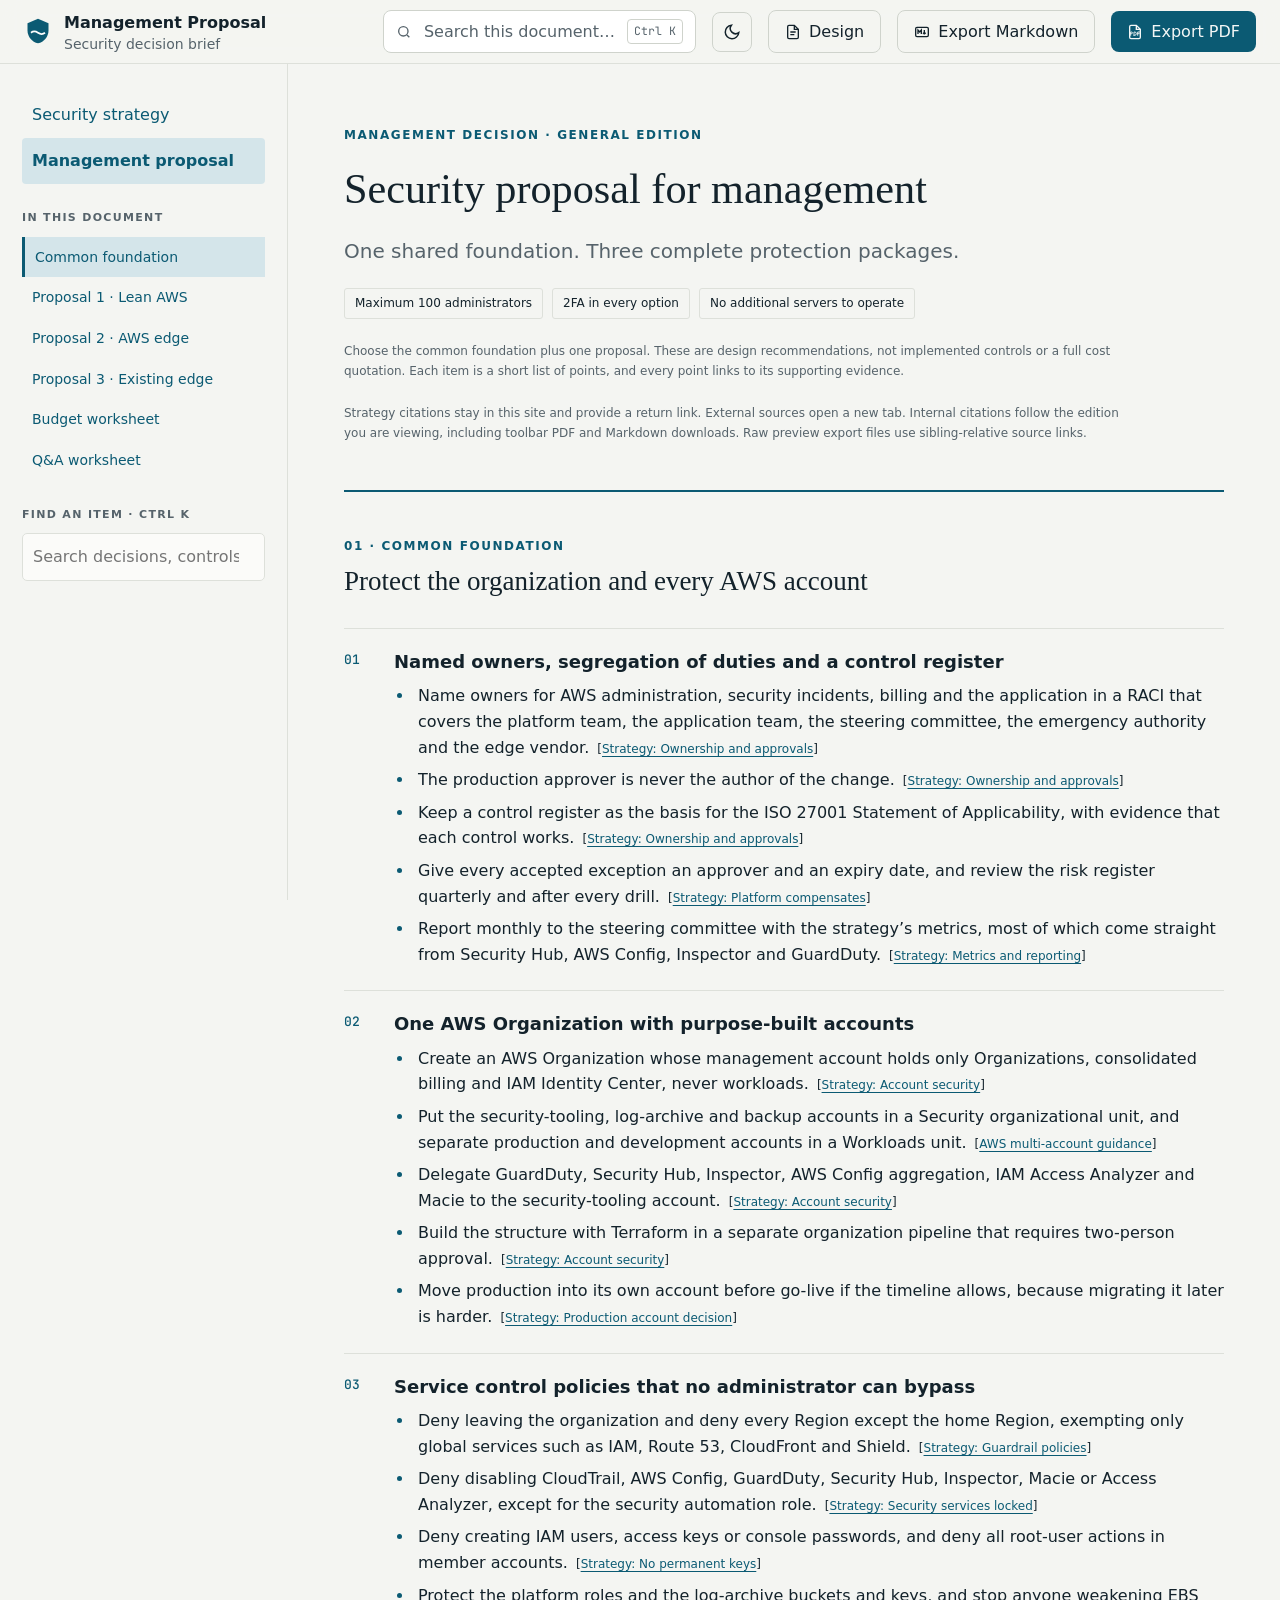
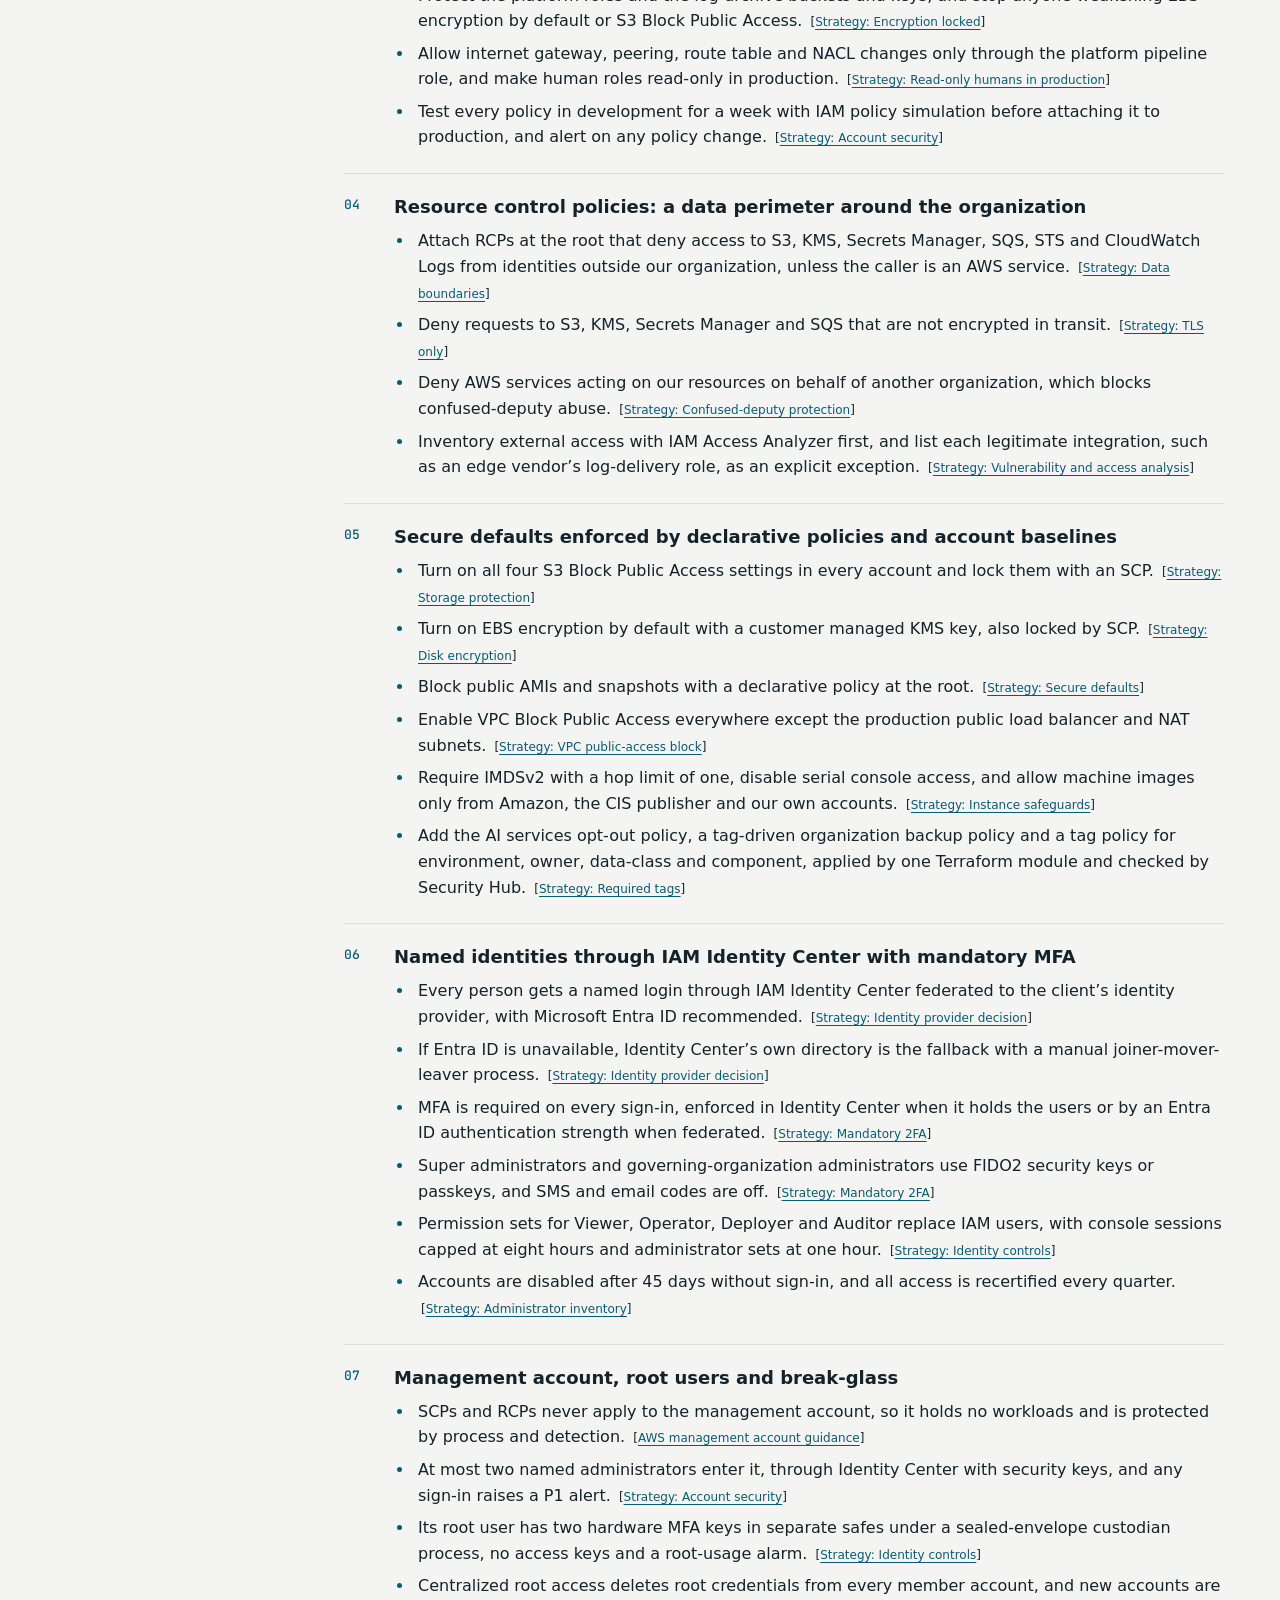
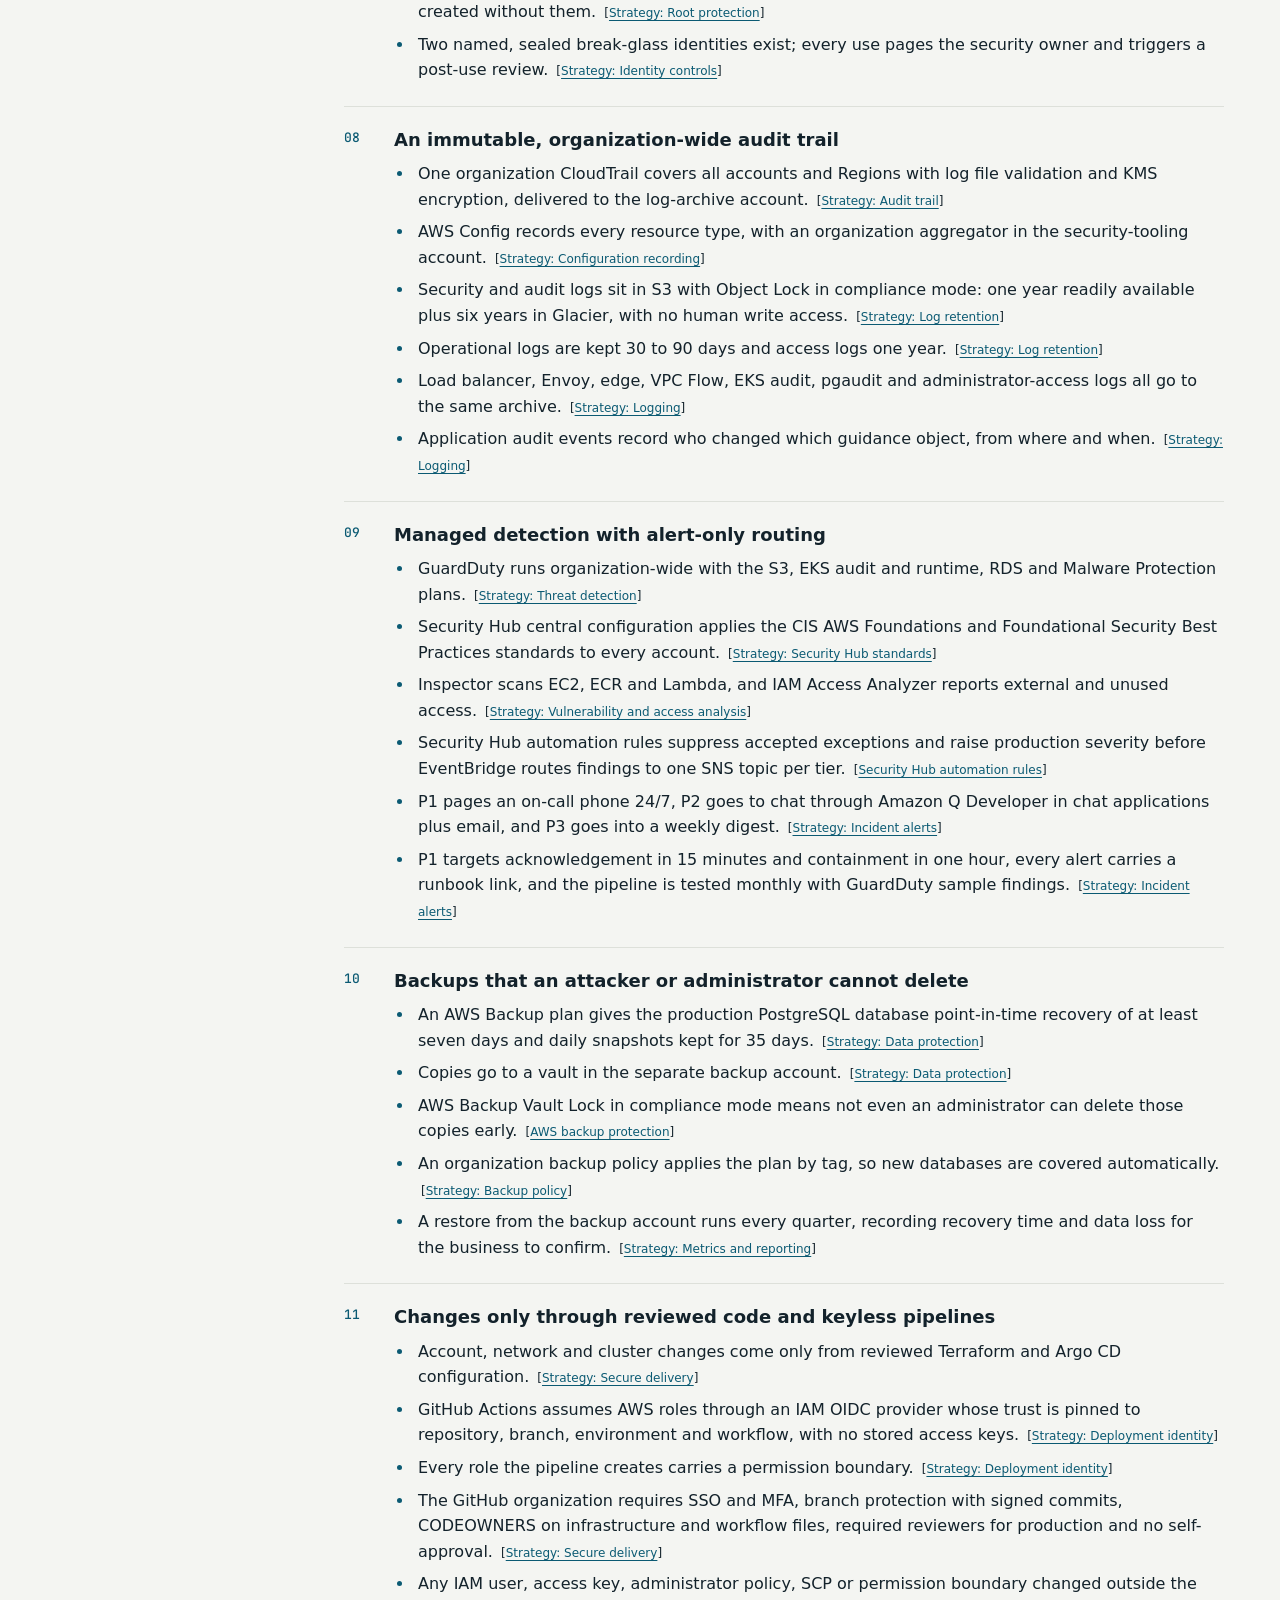
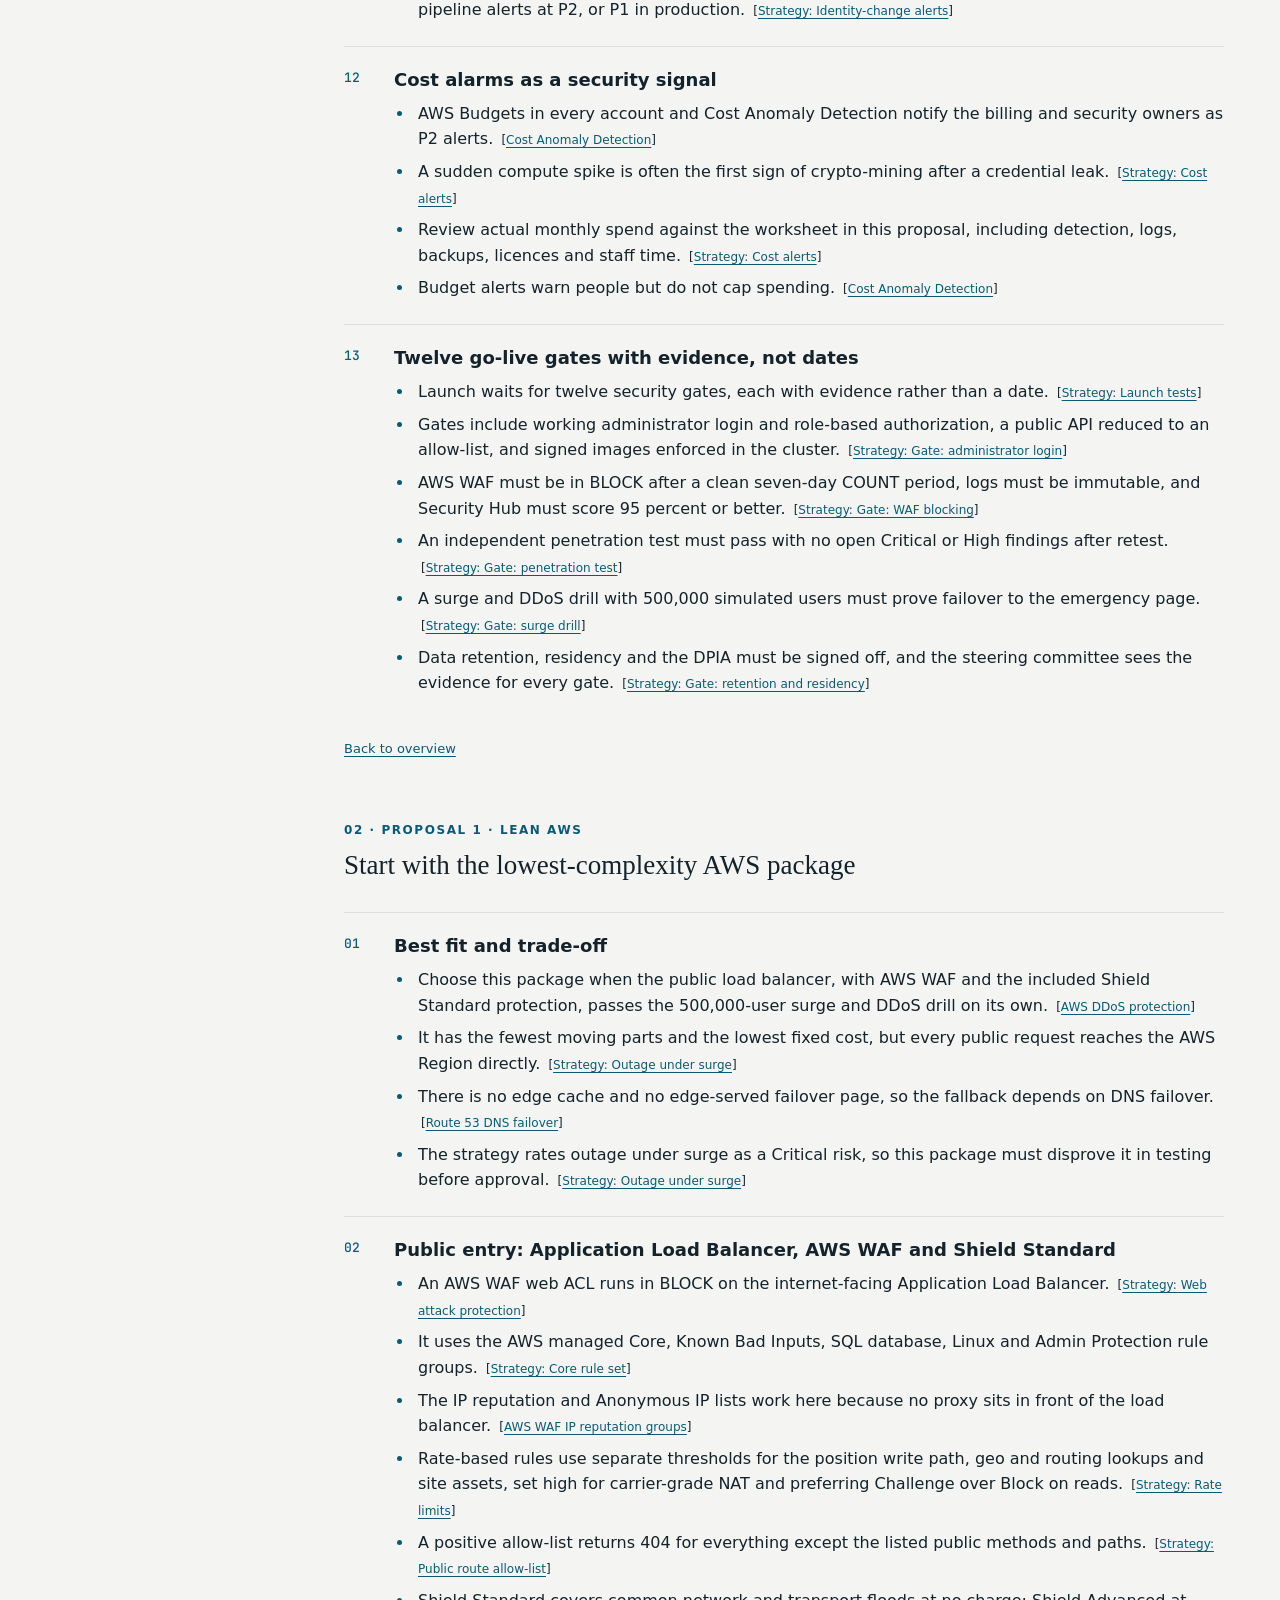
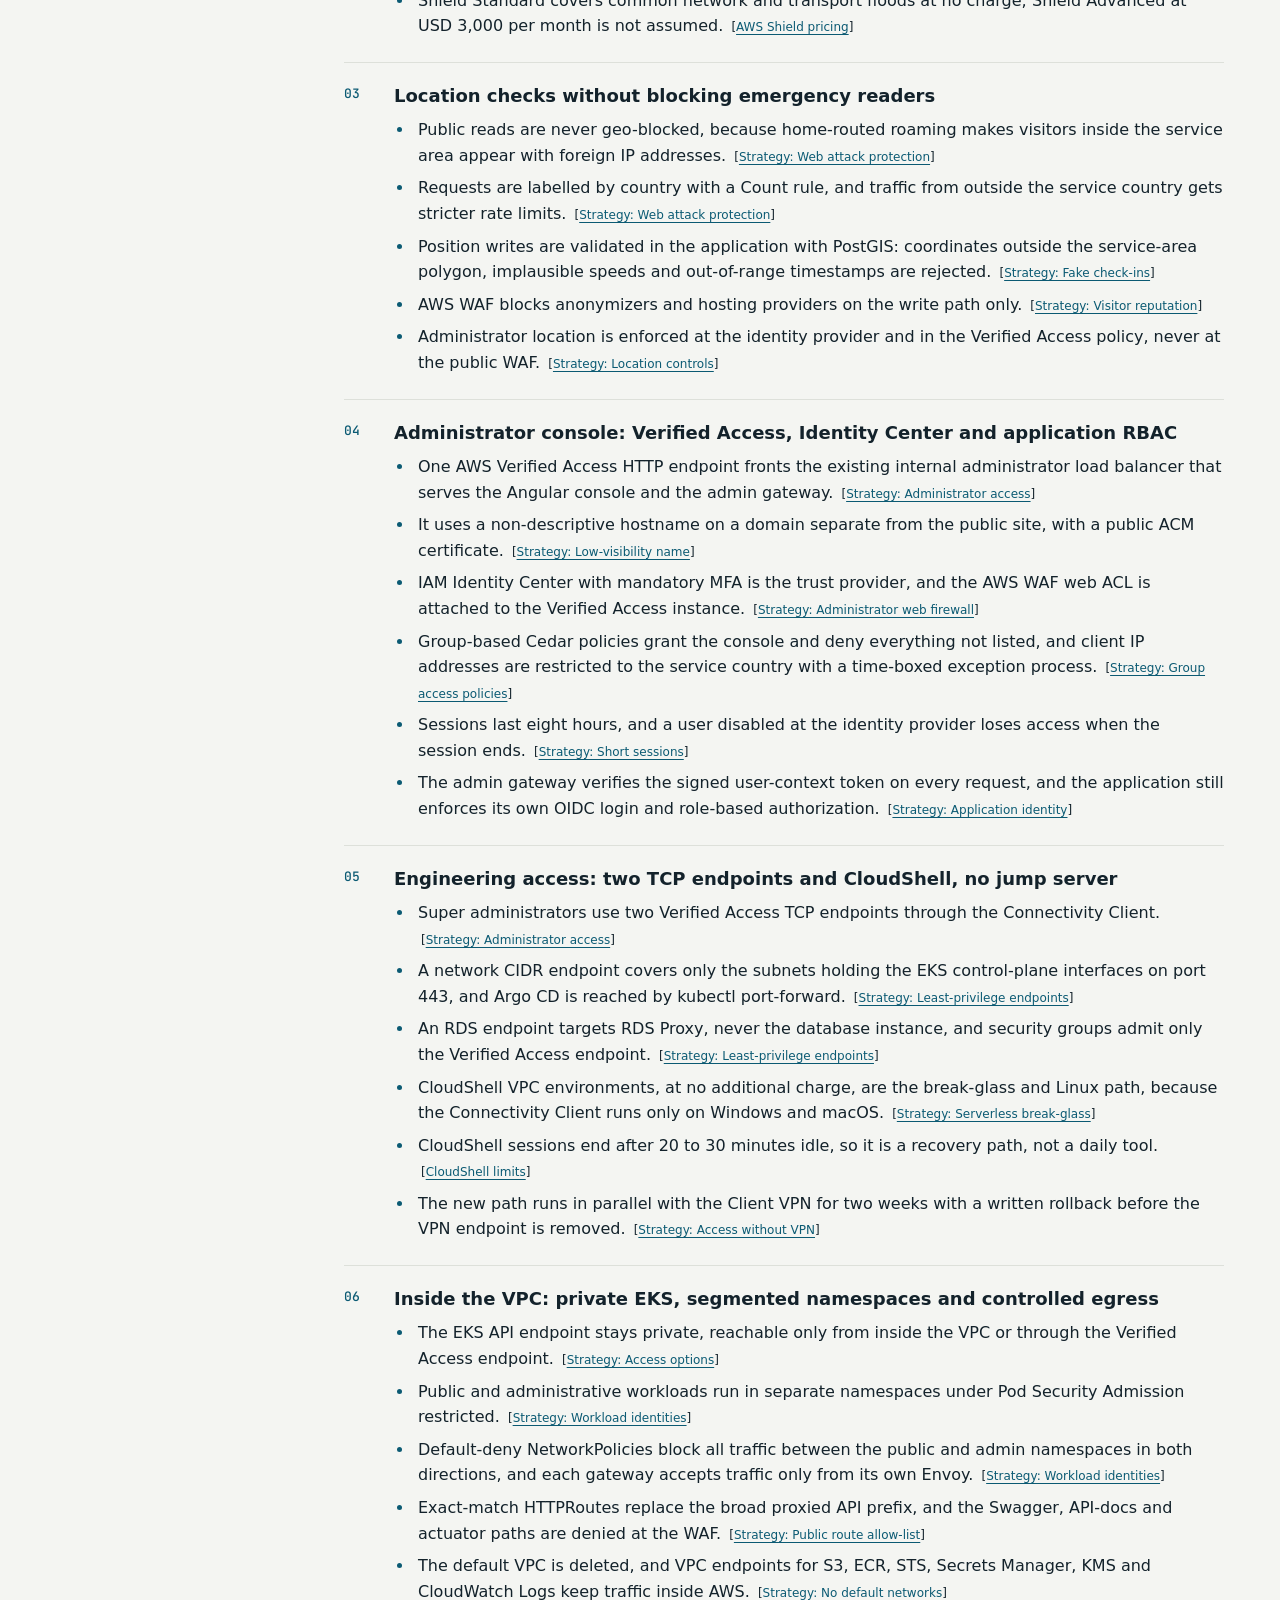
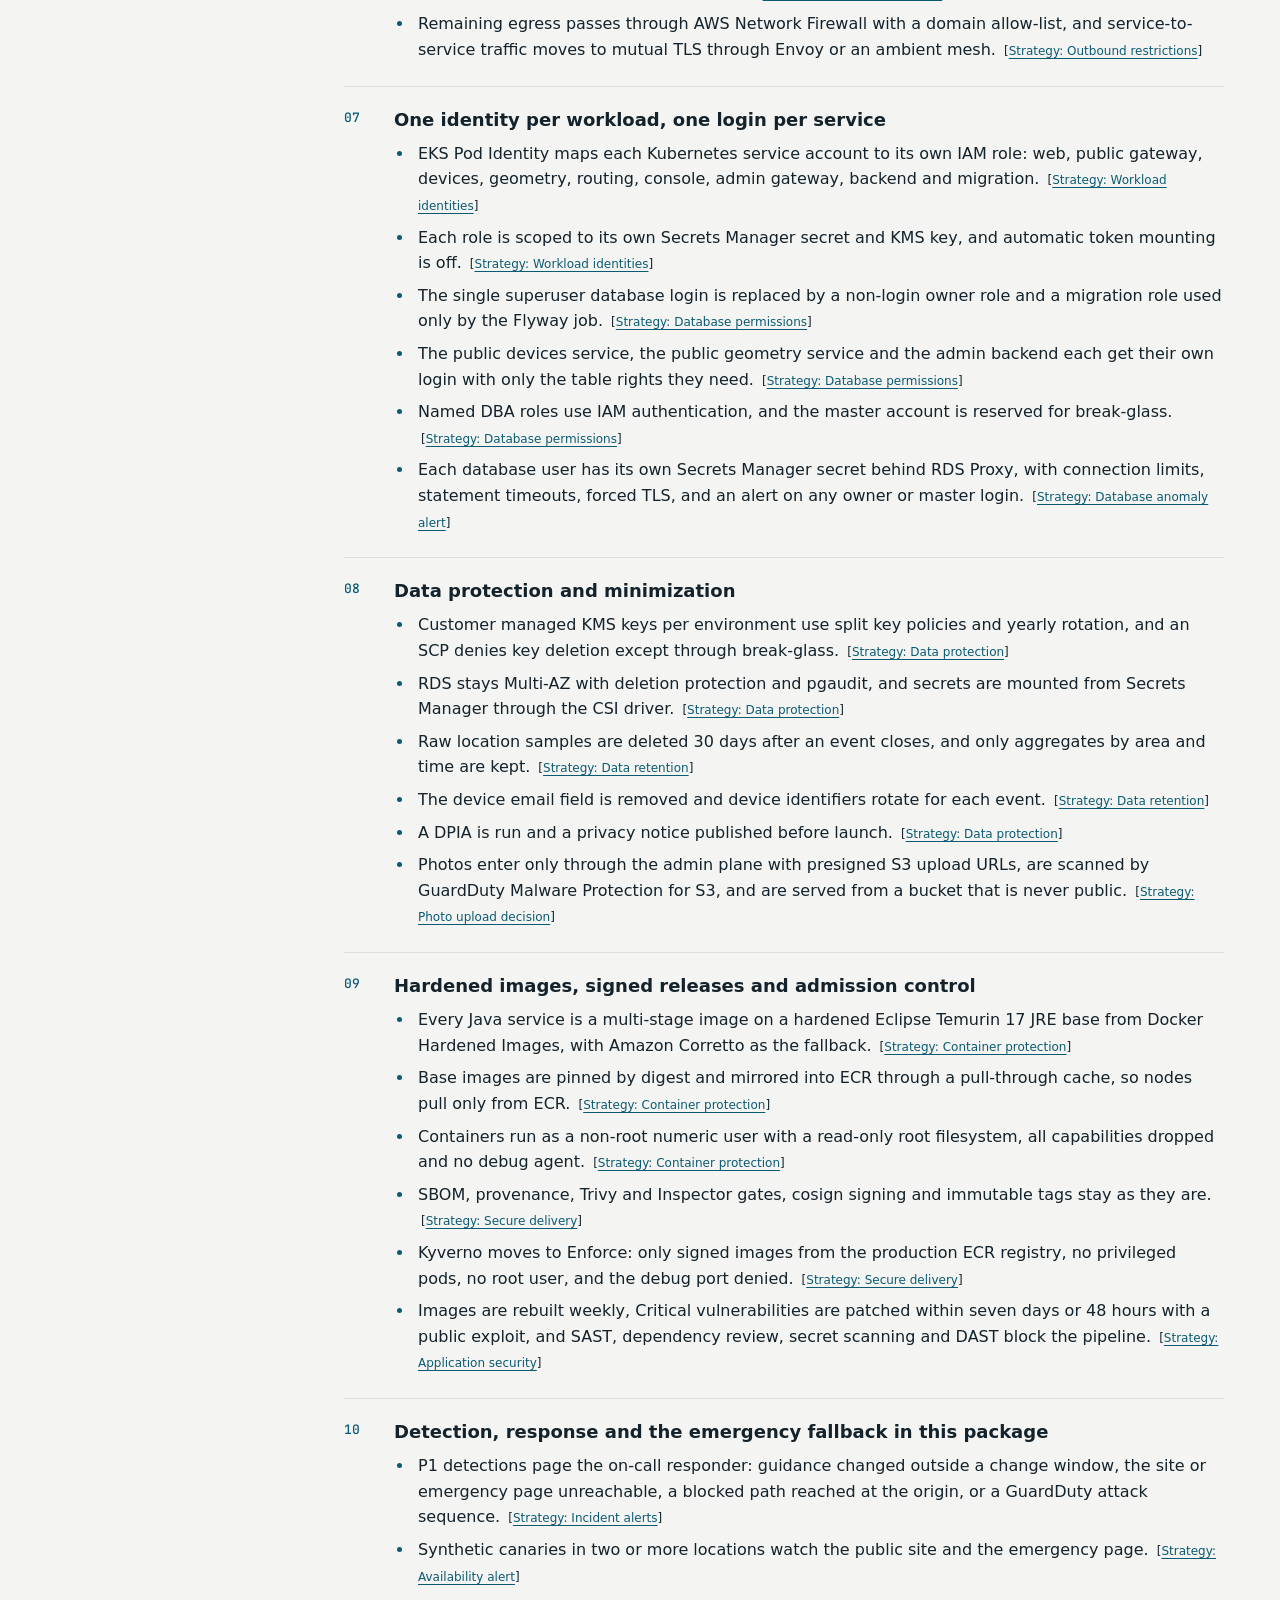
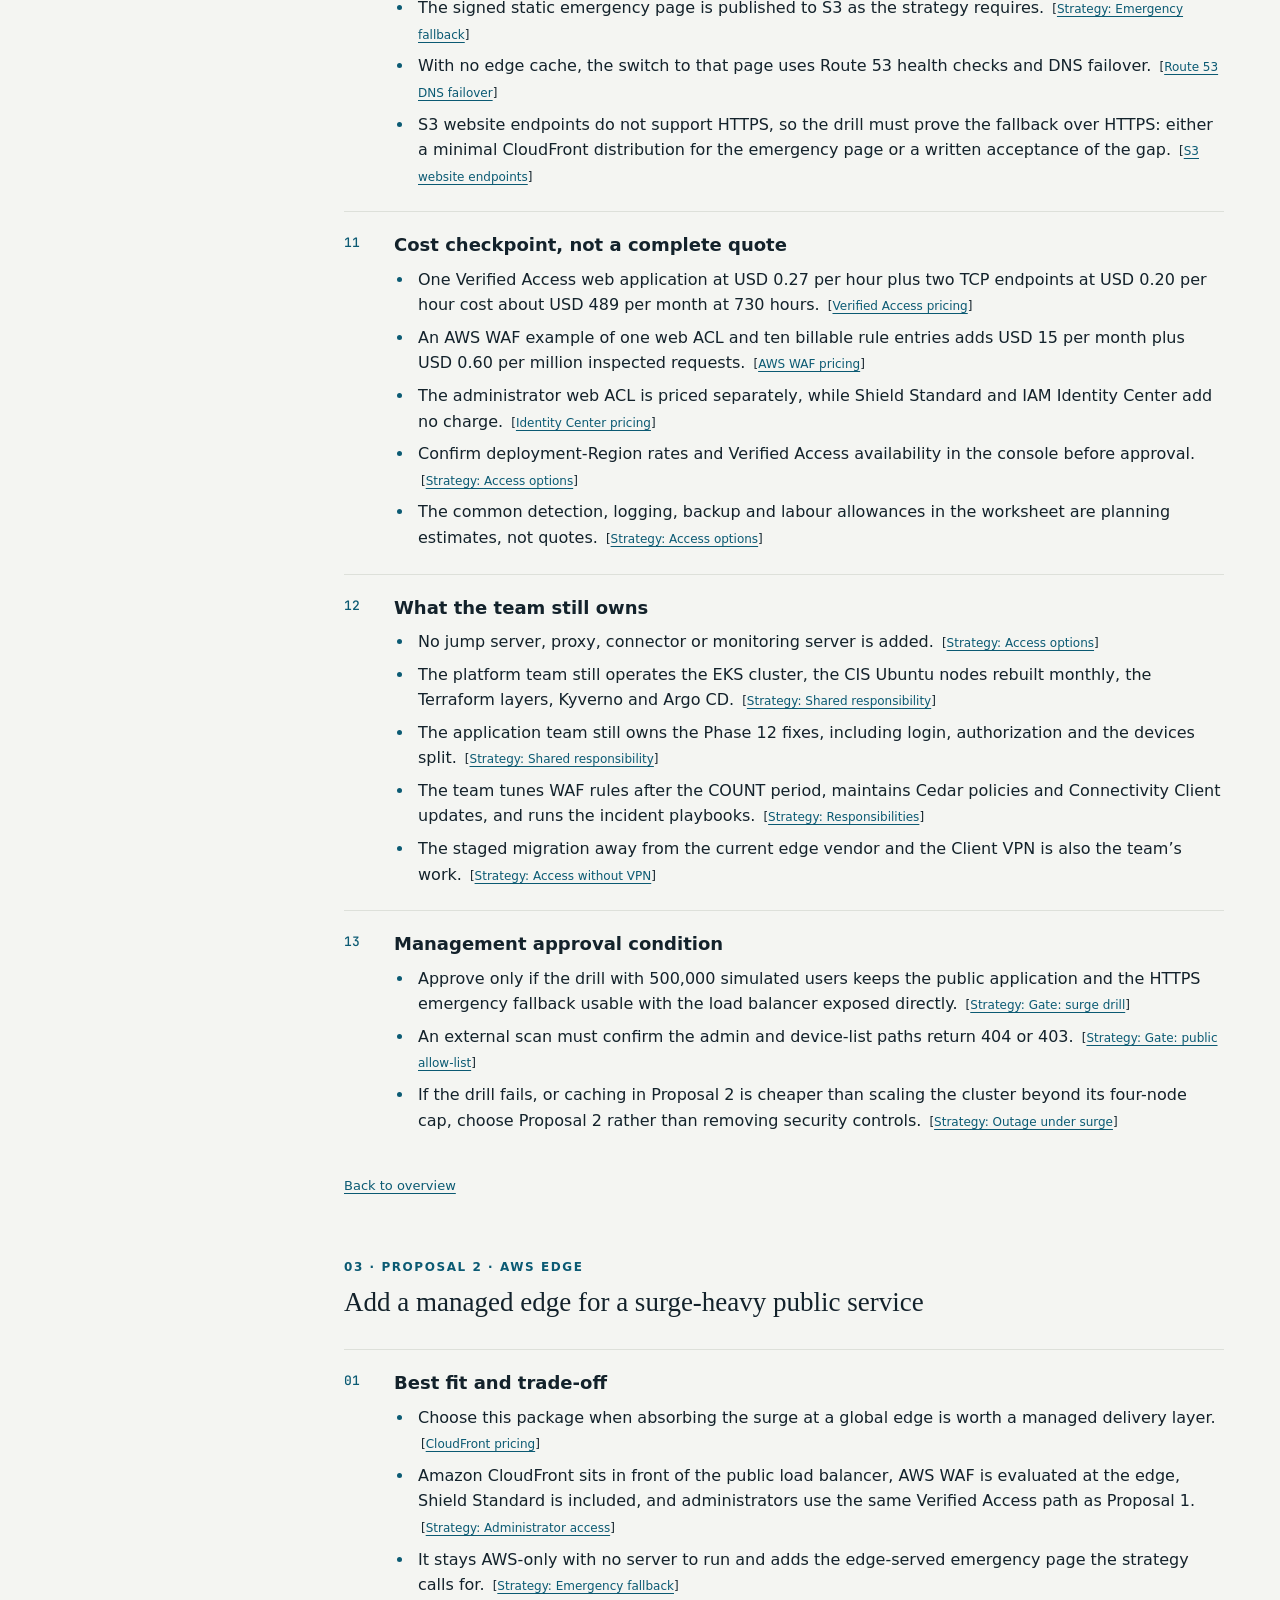
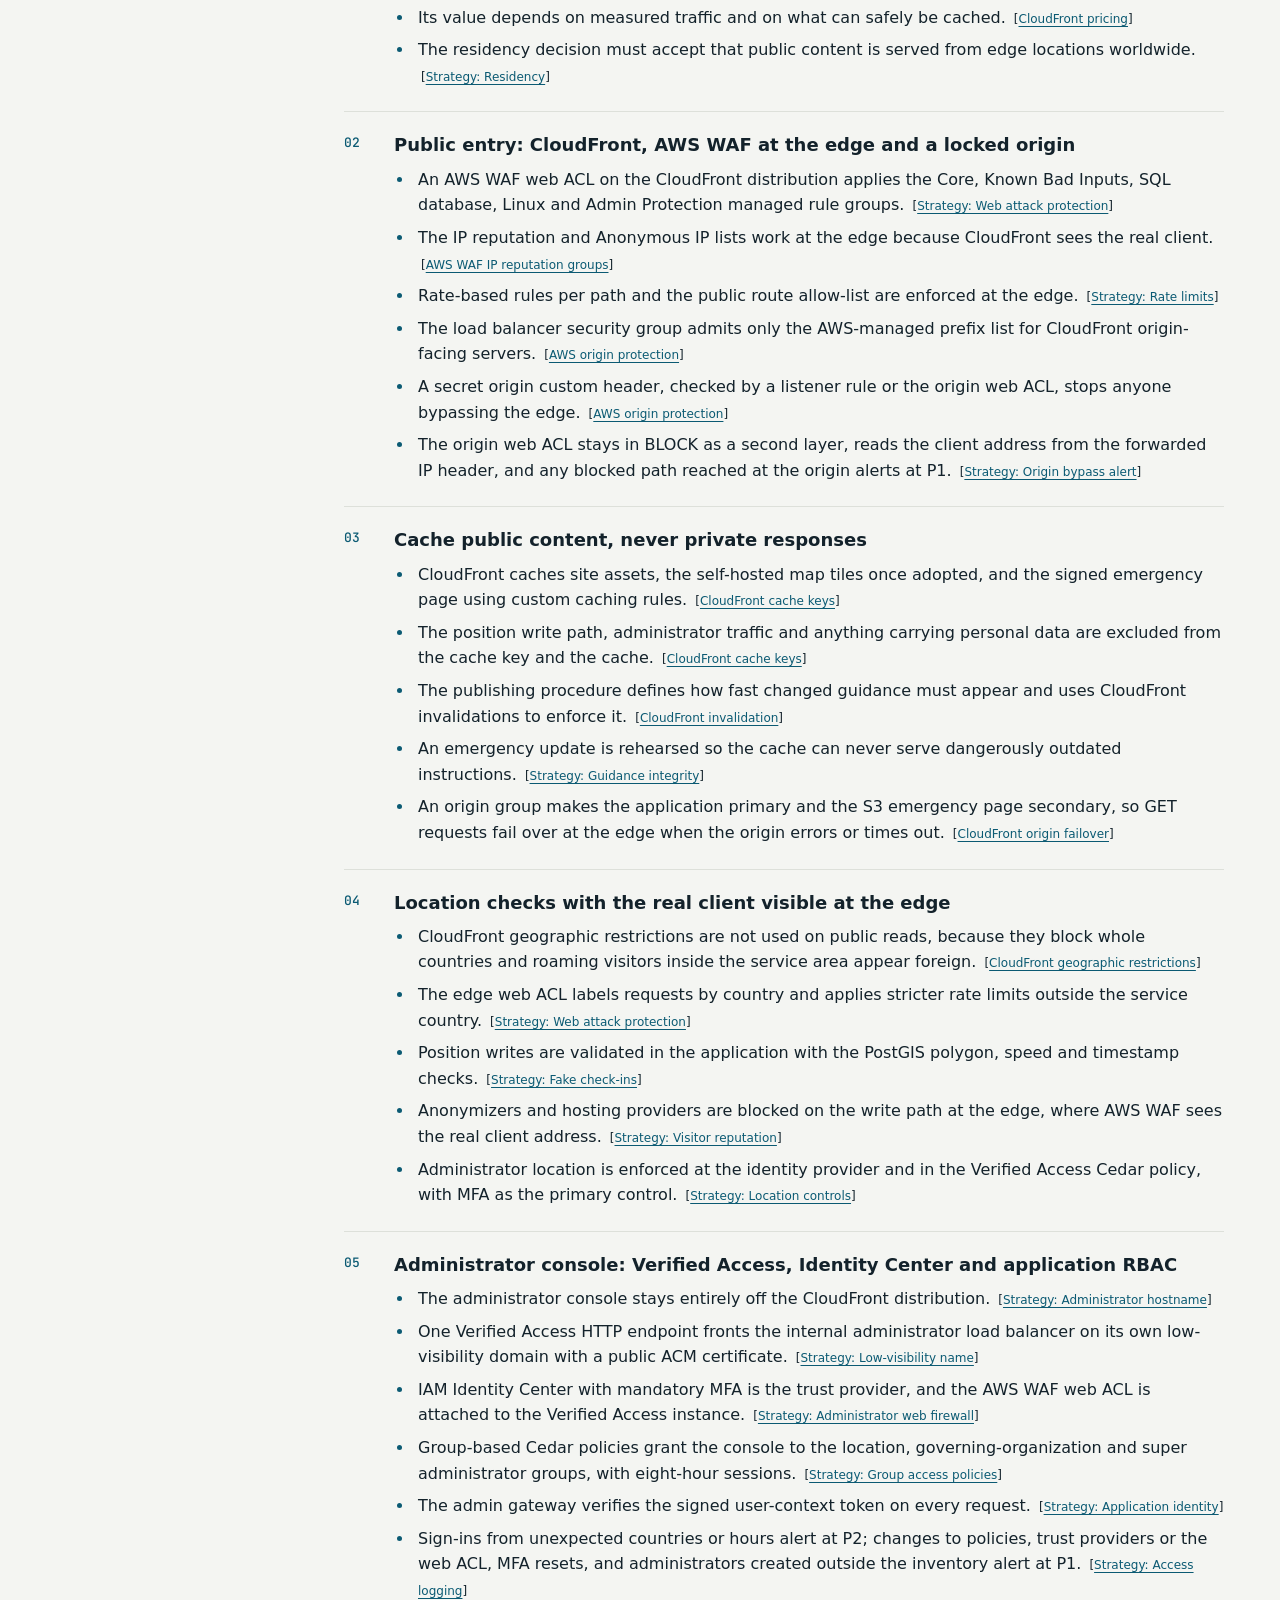
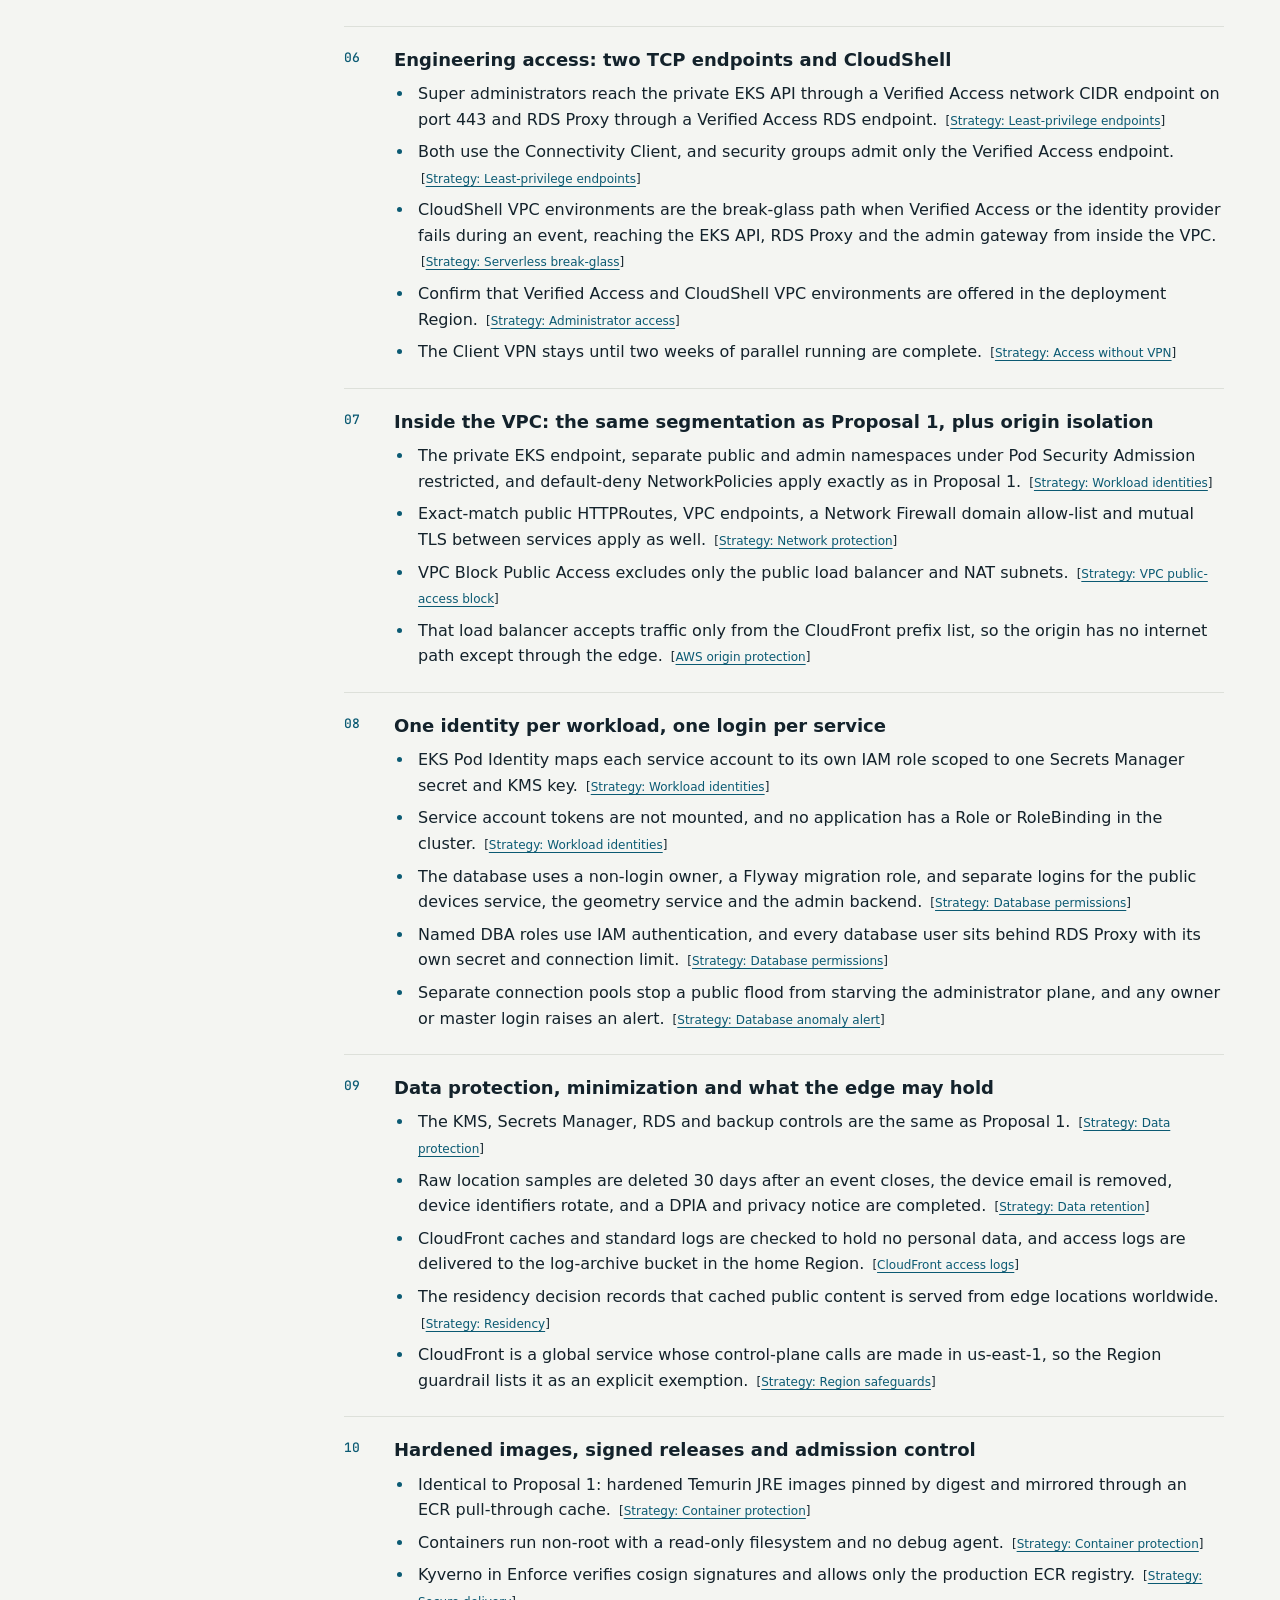
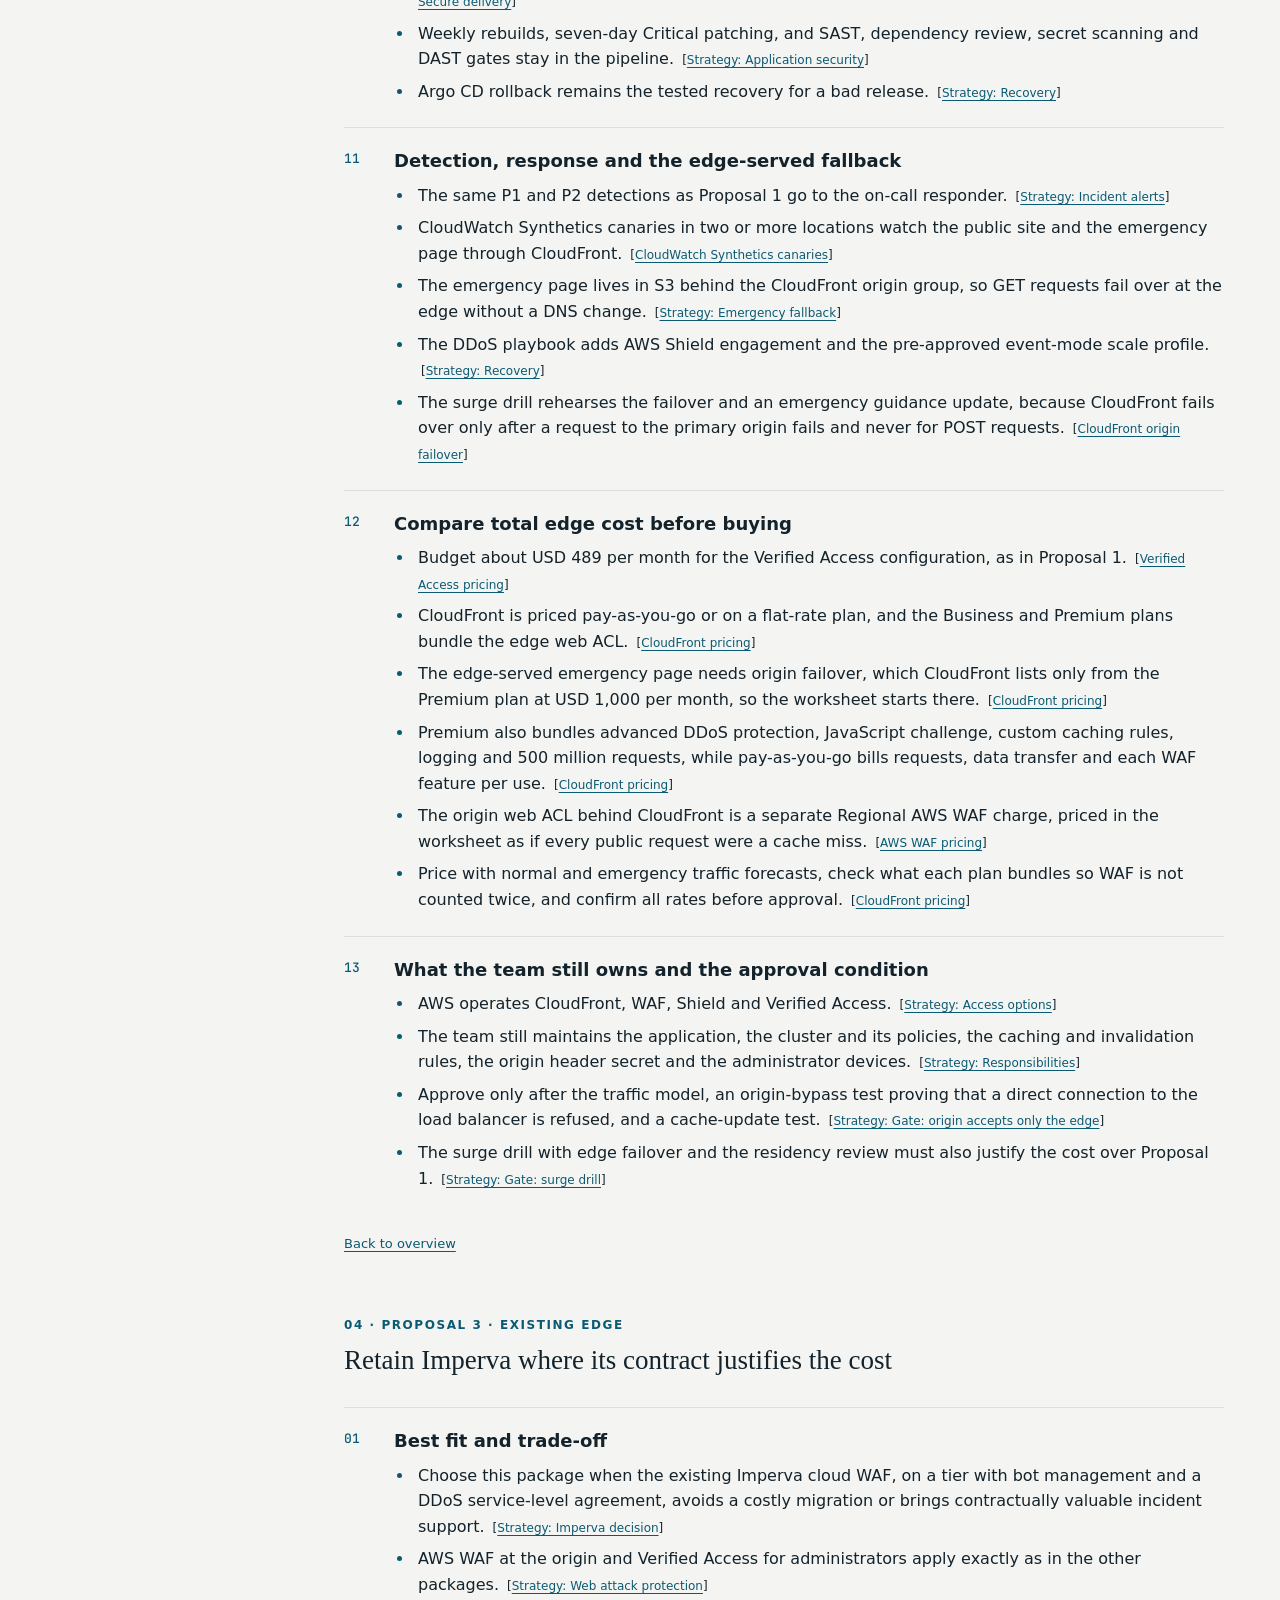
==== commit b83ec74c: "Publish management proposal (build 13)" ====
--- a/proposal/index.html
+++ b/proposal/index.html
@@ -10,18 +10,19 @@
   <a class="btn btn-primary export-btn download" id="pdfBtn" href="management-proposal.pdf" download="management-proposal.pdf" aria-label="Export PDF" title="Export PDF"><svg viewBox="0 0 24 24" fill="none" stroke="currentColor" stroke-width="2" aria-hidden="true" focusable="false"><path d="M14 2H6a2 2 0 0 0-2 2v16a2 2 0 0 0 2 2h12a2 2 0 0 0 2-2V8zM14 2v6h6"/><path stroke-width="1.35" stroke-linecap="round" stroke-linejoin="round" d="M5.5 17v-5h1.4a1.25 1.25 0 0 1 0 2.5H5.5M10.5 17v-5h1a2.5 2.5 0 0 1 0 5h-1M16 17v-5h3M16 14.5h2.5"/></svg><span class="label">Export PDF</span></a>
 </header>
 <div class="layout"><nav id="sidebar" class="sidebar" aria-label="Document navigation"><div class="doc-menu"><a href="../index.html">Security strategy</a><a href="index.html" aria-current="page">Management proposal</a></div><div class="small-label">In this document</div><div class="contents"><a href="#common">Common foundation</a><a href="#proposal-1">Proposal 1 · Lean AWS</a><a href="#proposal-2">Proposal 2 · AWS edge</a><a href="#proposal-3">Proposal 3 · Existing edge</a><a href="#budget">Budget worksheet</a><a href="#questions">Q&amp;A worksheet</a></div><div class="small-label">Find an item · Ctrl K</div><input id="search" type="search" aria-label="Search proposal" placeholder="Search decisions, controls…"><div id="searchStatus" role="status"></div><ul id="results" class="search-results"></ul></nav>
-<main id="top"><section class="cover"><div class="eyebrow">Management decision · General edition</div><h1>Security proposal for management</h1><p class="lede">One shared foundation. Three complete protection packages.</p><div class="facts"><span>Maximum 100 administrators</span><span>2FA in every option</span><span>No additional servers to operate</span></div><p class="export-note">Choose the common foundation plus one proposal. These are design recommendations, not implemented controls or a full cost quotation. Each item is a short list of points, and every point links to its supporting evidence.</p><p class="export-note">Strategy citations stay in this site and provide a return link. External sources open a new tab. Internal citations follow the edition you are viewing, including toolbar PDF and Markdown downloads. Raw preview export files use sibling-relative source links.</p></section><section class="print-only" id="contents"><h2>Contents</h2><a href="#common">Common foundation</a><a href="#proposal-1">Proposal 1 · Lean AWS</a><a href="#proposal-2">Proposal 2 · AWS edge</a><a href="#proposal-3">Proposal 3 · Existing edge</a><a href="#budget">Budget worksheet</a><a href="#questions">Q&amp;A worksheet</a></section><section class="section" id="common"><div class="eyebrow">01 · Common foundation</div><h2>Protect the organization and every AWS account</h2><ul class="item-list"><li class="item" id="common-decision"><h3>Named owners, segregation of duties and a control register</h3><ul class="points"><li>Name owners for AWS administration, security incidents, billing and the application in a RACI that covers the platform team, the application team, the steering committee, the emergency authority and the edge vendor. <span class="citations">[<a href="https://talorlik.github.io/cloud-and-web-security/index.html?from=proposal&amp;item=common-decision#d-foundations" data-strategy="d-foundations" data-source-path="index.html#d-foundations">Strategy: Ownership and approvals</a>]</span></li><li>The production approver is never the author of the change. <span class="citations">[<a href="https://talorlik.github.io/cloud-and-web-security/index.html?from=proposal&amp;item=common-decision#d-foundations" data-strategy="d-foundations" data-source-path="index.html#d-foundations">Strategy: Ownership and approvals</a>]</span></li><li>Keep a control register as the basis for the ISO 27001 Statement of Applicability, with evidence that each control works. <span class="citations">[<a href="https://talorlik.github.io/cloud-and-web-security/index.html?from=proposal&amp;item=common-decision#d-foundations" data-strategy="d-foundations" data-source-path="index.html#d-foundations">Strategy: Ownership and approvals</a>]</span></li><li>Give every accepted exception an approver and an expiry date, and review the risk register quarterly and after every drill. <span class="citations">[<a href="https://talorlik.github.io/cloud-and-web-security/index.html?from=proposal&amp;item=common-decision#p6" data-strategy="p6" data-source-path="index.html#p6">Strategy: Platform compensates</a>]</span></li><li>Report monthly to the steering committee with the strategy’s metrics, most of which come straight from Security Hub, AWS Config, Inspector and GuardDuty. <span class="citations">[<a href="https://talorlik.github.io/cloud-and-web-security/index.html?from=proposal&amp;item=common-decision#metrics" data-strategy="metrics" data-source-path="index.html#metrics">Strategy: Metrics and reporting</a>]</span></li></ul></li><li class="item" id="common-accounts"><h3>One AWS Organization with purpose-built accounts</h3><ul class="points"><li>Create an AWS Organization whose management account holds only Organizations, consolidated billing and IAM Identity Center, never workloads. <span class="citations">[<a href="https://talorlik.github.io/cloud-and-web-security/index.html?from=proposal&amp;item=common-accounts#dd-org" data-strategy="dd-org" data-source-path="index.html#dd-org">Strategy: Account security</a>]</span></li><li>Put the security-tooling, log-archive and backup accounts in a Security organizational unit, and separate production and development accounts in a Workloads unit. <span class="citations">[<a href="https://docs.aws.amazon.com/whitepapers/latest/organizing-your-aws-environment/recommended-ous-and-accounts.html" target="_blank" rel="noopener noreferrer">AWS multi-account guidance</a>]</span></li><li>Delegate GuardDuty, Security Hub, Inspector, AWS Config aggregation, IAM Access Analyzer and Macie to the security-tooling account. <span class="citations">[<a href="https://talorlik.github.io/cloud-and-web-security/index.html?from=proposal&amp;item=common-accounts#dd-org" data-strategy="dd-org" data-source-path="index.html#dd-org">Strategy: Account security</a>]</span></li><li>Build the structure with Terraform in a separate organization pipeline that requires two-person approval. <span class="citations">[<a href="https://talorlik.github.io/cloud-and-web-security/index.html?from=proposal&amp;item=common-accounts#dd-org" data-strategy="dd-org" data-source-path="index.html#dd-org">Strategy: Account security</a>]</span></li><li>Move production into its own account before go-live if the timeline allows, because migrating it later is harder. <span class="citations">[<a href="https://talorlik.github.io/cloud-and-web-security/index.html?from=proposal&amp;item=common-accounts#dec-b25" data-strategy="dec-b25" data-source-path="index.html#dec-b25">Strategy: Production account decision</a>]</span></li></ul></li><li class="item" id="common-guardrails"><h3>Service control policies that no administrator can bypass</h3><ul class="points"><li>Deny leaving the organization and deny every Region except the home Region, exempting only global services such as IAM, Route 53, CloudFront and Shield. <span class="citations">[<a href="https://talorlik.github.io/cloud-and-web-security/index.html?from=proposal&amp;item=common-guardrails#orgPolicyTable" data-strategy="orgPolicyTable" data-source-path="index.html#orgPolicyTable">Strategy: Guardrail policies</a>]</span></li><li>Deny disabling CloudTrail, AWS Config, GuardDuty, Security Hub, Inspector, Macie or Access Analyzer, except for the security automation role. <span class="citations">[<a href="https://talorlik.github.io/cloud-and-web-security/index.html?from=proposal&amp;item=common-guardrails#gp-03" data-strategy="gp-03" data-source-path="index.html#gp-03">Strategy: Security services locked</a>]</span></li><li>Deny creating IAM users, access keys or console passwords, and deny all root-user actions in member accounts. <span class="citations">[<a href="https://talorlik.github.io/cloud-and-web-security/index.html?from=proposal&amp;item=common-guardrails#gp-04" data-strategy="gp-04" data-source-path="index.html#gp-04">Strategy: No permanent keys</a>]</span></li><li>Protect the platform roles and the log-archive buckets and keys, and stop anyone weakening EBS encryption by default or S3 Block Public Access. <span class="citations">[<a href="https://talorlik.github.io/cloud-and-web-security/index.html?from=proposal&amp;item=common-guardrails#gp-08" data-strategy="gp-08" data-source-path="index.html#gp-08">Strategy: Encryption locked</a>]</span></li><li>Allow internet gateway, peering, route table and NACL changes only through the platform pipeline role, and make human roles read-only in production. <span class="citations">[<a href="https://talorlik.github.io/cloud-and-web-security/index.html?from=proposal&amp;item=common-guardrails#gp-10" data-strategy="gp-10" data-source-path="index.html#gp-10">Strategy: Read-only humans in production</a>]</span></li><li>Test every policy in development for a week with IAM policy simulation before attaching it to production, and alert on any policy change. <span class="citations">[<a href="https://talorlik.github.io/cloud-and-web-security/index.html?from=proposal&amp;item=common-guardrails#dd-org" data-strategy="dd-org" data-source-path="index.html#dd-org">Strategy: Account security</a>]</span></li></ul></li><li class="item" id="common-perimeter"><h3>Resource control policies: a data perimeter around the organization</h3><ul class="points"><li>Attach RCPs at the root that deny access to S3, KMS, Secrets Manager, SQS, STS and CloudWatch Logs from identities outside our organization, unless the caller is an AWS service. <span class="citations">[<a href="https://talorlik.github.io/cloud-and-web-security/index.html?from=proposal&amp;item=common-perimeter#gp-12" data-strategy="gp-12" data-source-path="index.html#gp-12">Strategy: Data boundaries</a>]</span></li><li>Deny requests to S3, KMS, Secrets Manager and SQS that are not encrypted in transit. <span class="citations">[<a href="https://talorlik.github.io/cloud-and-web-security/index.html?from=proposal&amp;item=common-perimeter#gp-13" data-strategy="gp-13" data-source-path="index.html#gp-13">Strategy: TLS only</a>]</span></li><li>Deny AWS services acting on our resources on behalf of another organization, which blocks confused-deputy abuse. <span class="citations">[<a href="https://talorlik.github.io/cloud-and-web-security/index.html?from=proposal&amp;item=common-perimeter#gp-14" data-strategy="gp-14" data-source-path="index.html#gp-14">Strategy: Confused-deputy protection</a>]</span></li><li>Inventory external access with IAM Access Analyzer first, and list each legitimate integration, such as an edge vendor’s log-delivery role, as an explicit exception. <span class="citations">[<a href="https://talorlik.github.io/cloud-and-web-security/index.html?from=proposal&amp;item=common-perimeter#ab-05" data-strategy="ab-05" data-source-path="index.html#ab-05">Strategy: Vulnerability and access analysis</a>]</span></li></ul></li><li class="item" id="common-defaults"><h3>Secure defaults enforced by declarative policies and account baselines</h3><ul class="points"><li>Turn on all four S3 Block Public Access settings in every account and lock them with an SCP. <span class="citations">[<a href="https://talorlik.github.io/cloud-and-web-security/index.html?from=proposal&amp;item=common-defaults#ab-06" data-strategy="ab-06" data-source-path="index.html#ab-06">Strategy: Storage protection</a>]</span></li><li>Turn on EBS encryption by default with a customer managed KMS key, also locked by SCP. <span class="citations">[<a href="https://talorlik.github.io/cloud-and-web-security/index.html?from=proposal&amp;item=common-defaults#ab-07" data-strategy="ab-07" data-source-path="index.html#ab-07">Strategy: Disk encryption</a>]</span></li><li>Block public AMIs and snapshots with a declarative policy at the root. <span class="citations">[<a href="https://talorlik.github.io/cloud-and-web-security/index.html?from=proposal&amp;item=common-defaults#gp-15" data-strategy="gp-15" data-source-path="index.html#gp-15">Strategy: Secure defaults</a>]</span></li><li>Enable VPC Block Public Access everywhere except the production public load balancer and NAT subnets. <span class="citations">[<a href="https://talorlik.github.io/cloud-and-web-security/index.html?from=proposal&amp;item=common-defaults#gp-16" data-strategy="gp-16" data-source-path="index.html#gp-16">Strategy: VPC public-access block</a>]</span></li><li>Require IMDSv2 with a hop limit of one, disable serial console access, and allow machine images only from Amazon, the CIS publisher and our own accounts. <span class="citations">[<a href="https://talorlik.github.io/cloud-and-web-security/index.html?from=proposal&amp;item=common-defaults#gp-17" data-strategy="gp-17" data-source-path="index.html#gp-17">Strategy: Instance safeguards</a>]</span></li><li>Add the AI services opt-out policy, a tag-driven organization backup policy and a tag policy for environment, owner, data-class and component, applied by one Terraform module and checked by Security Hub. <span class="citations">[<a href="https://talorlik.github.io/cloud-and-web-security/index.html?from=proposal&amp;item=common-defaults#gp-20" data-strategy="gp-20" data-source-path="index.html#gp-20">Strategy: Required tags</a>]</span></li></ul></li><li class="item" id="common-identity"><h3>Named identities through IAM Identity Center with mandatory MFA</h3><ul class="points"><li>Every person gets a named login through IAM Identity Center federated to the client’s identity provider, with Microsoft Entra ID recommended. <span class="citations">[<a href="https://talorlik.github.io/cloud-and-web-security/index.html?from=proposal&amp;item=common-identity#dec-b3a" data-strategy="dec-b3a" data-source-path="index.html#dec-b3a">Strategy: Identity provider decision</a>]</span></li><li>If Entra ID is unavailable, Identity Center’s own directory is the fallback with a manual joiner-mover-leaver process. <span class="citations">[<a href="https://talorlik.github.io/cloud-and-web-security/index.html?from=proposal&amp;item=common-identity#dec-b3a" data-strategy="dec-b3a" data-source-path="index.html#dec-b3a">Strategy: Identity provider decision</a>]</span></li><li>MFA is required on every sign-in, enforced in Identity Center when it holds the users or by an Entra ID authentication strength when federated. <span class="citations">[<a href="https://talorlik.github.io/cloud-and-web-security/index.html?from=proposal&amp;item=common-identity#hc-01" data-strategy="hc-01" data-source-path="index.html#hc-01">Strategy: Mandatory 2FA</a>]</span></li><li>Super administrators and governing-organization administrators use FIDO2 security keys or passkeys, and SMS and email codes are off. <span class="citations">[<a href="https://talorlik.github.io/cloud-and-web-security/index.html?from=proposal&amp;item=common-identity#hc-01" data-strategy="hc-01" data-source-path="index.html#hc-01">Strategy: Mandatory 2FA</a>]</span></li><li>Permission sets for Viewer, Operator, Deployer and Auditor replace IAM users, with console sessions capped at eight hours and administrator sets at one hour. <span class="citations">[<a href="https://talorlik.github.io/cloud-and-web-security/index.html?from=proposal&amp;item=common-identity#d-iam" data-strategy="d-iam" data-source-path="index.html#d-iam">Strategy: Identity controls</a>]</span></li><li>Accounts are disabled after 45 days without sign-in, and all access is recertified every quarter. <span class="citations">[<a href="https://talorlik.github.io/cloud-and-web-security/index.html?from=proposal&amp;item=common-identity#hc-02" data-strategy="hc-02" data-source-path="index.html#hc-02">Strategy: Administrator inventory</a>]</span></li></ul></li><li class="item" id="common-root"><h3>Management account, root users and break-glass</h3><ul class="points"><li>SCPs and RCPs never apply to the management account, so it holds no workloads and is protected by process and detection. <span class="citations">[<a href="https://docs.aws.amazon.com/organizations/latest/userguide/orgs_best-practices_mgmt-acct.html" target="_blank" rel="noopener noreferrer">AWS management account guidance</a>]</span></li><li>At most two named administrators enter it, through Identity Center with security keys, and any sign-in raises a P1 alert. <span class="citations">[<a href="https://talorlik.github.io/cloud-and-web-security/index.html?from=proposal&amp;item=common-root#dd-org" data-strategy="dd-org" data-source-path="index.html#dd-org">Strategy: Account security</a>]</span></li><li>Its root user has two hardware MFA keys in separate safes under a sealed-envelope custodian process, no access keys and a root-usage alarm. <span class="citations">[<a href="https://talorlik.github.io/cloud-and-web-security/index.html?from=proposal&amp;item=common-root#d-iam" data-strategy="d-iam" data-source-path="index.html#d-iam">Strategy: Identity controls</a>]</span></li><li>Centralized root access deletes root credentials from every member account, and new accounts are created without them. <span class="citations">[<a href="https://talorlik.github.io/cloud-and-web-security/index.html?from=proposal&amp;item=common-root#ab-12" data-strategy="ab-12" data-source-path="index.html#ab-12">Strategy: Root protection</a>]</span></li><li>Two named, sealed break-glass identities exist; every use pages the security owner and triggers a post-use review. <span class="citations">[<a href="https://talorlik.github.io/cloud-and-web-security/index.html?from=proposal&amp;item=common-root#d-iam" data-strategy="d-iam" data-source-path="index.html#d-iam">Strategy: Identity controls</a>]</span></li></ul></li><li class="item" id="common-records"><h3>An immutable, organization-wide audit trail</h3><ul class="points"><li>One organization CloudTrail covers all accounts and Regions with log file validation and KMS encryption, delivered to the log-archive account. <span class="citations">[<a href="https://talorlik.github.io/cloud-and-web-security/index.html?from=proposal&amp;item=common-records#ab-01" data-strategy="ab-01" data-source-path="index.html#ab-01">Strategy: Audit trail</a>]</span></li><li>AWS Config records every resource type, with an organization aggregator in the security-tooling account. <span class="citations">[<a href="https://talorlik.github.io/cloud-and-web-security/index.html?from=proposal&amp;item=common-records#ab-02" data-strategy="ab-02" data-source-path="index.html#ab-02">Strategy: Configuration recording</a>]</span></li><li>Security and audit logs sit in S3 with Object Lock in compliance mode: one year readily available plus six years in Glacier, with no human write access. <span class="citations">[<a href="https://talorlik.github.io/cloud-and-web-security/index.html?from=proposal&amp;item=common-records#ch-03" data-strategy="ch-03" data-source-path="index.html#ch-03">Strategy: Log retention</a>]</span></li><li>Operational logs are kept 30 to 90 days and access logs one year. <span class="citations">[<a href="https://talorlik.github.io/cloud-and-web-security/index.html?from=proposal&amp;item=common-records#ch-03" data-strategy="ch-03" data-source-path="index.html#ch-03">Strategy: Log retention</a>]</span></li><li>Load balancer, Envoy, edge, VPC Flow, EKS audit, pgaudit and administrator-access logs all go to the same archive. <span class="citations">[<a href="https://talorlik.github.io/cloud-and-web-security/index.html?from=proposal&amp;item=common-records#d-detect" data-strategy="d-detect" data-source-path="index.html#d-detect">Strategy: Logging</a>]</span></li><li>Application audit events record who changed which guidance object, from where and when. <span class="citations">[<a href="https://talorlik.github.io/cloud-and-web-security/index.html?from=proposal&amp;item=common-records#d-detect" data-strategy="d-detect" data-source-path="index.html#d-detect">Strategy: Logging</a>]</span></li></ul></li><li class="item" id="common-detection"><h3>Managed detection with alert-only routing</h3><ul class="points"><li>GuardDuty runs organization-wide with the S3, EKS audit and runtime, RDS and Malware Protection plans. <span class="citations">[<a href="https://talorlik.github.io/cloud-and-web-security/index.html?from=proposal&amp;item=common-detection#ab-03" data-strategy="ab-03" data-source-path="index.html#ab-03">Strategy: Threat detection</a>]</span></li><li>Security Hub central configuration applies the CIS AWS Foundations and Foundational Security Best Practices standards to every account. <span class="citations">[<a href="https://talorlik.github.io/cloud-and-web-security/index.html?from=proposal&amp;item=common-detection#ab-04" data-strategy="ab-04" data-source-path="index.html#ab-04">Strategy: Security Hub standards</a>]</span></li><li>Inspector scans EC2, ECR and Lambda, and IAM Access Analyzer reports external and unused access. <span class="citations">[<a href="https://talorlik.github.io/cloud-and-web-security/index.html?from=proposal&amp;item=common-detection#ab-05" data-strategy="ab-05" data-source-path="index.html#ab-05">Strategy: Vulnerability and access analysis</a>]</span></li><li>Security Hub automation rules suppress accepted exceptions and raise production severity before EventBridge routes findings to one SNS topic per tier. <span class="citations">[<a href="https://docs.aws.amazon.com/securityhub/latest/userguide/securityhub-v2-automations.html" target="_blank" rel="noopener noreferrer">Security Hub automation rules</a>]</span></li><li>P1 pages an on-call phone 24/7, P2 goes to chat through Amazon Q Developer in chat applications plus email, and P3 goes into a weekly digest. <span class="citations">[<a href="https://talorlik.github.io/cloud-and-web-security/index.html?from=proposal&amp;item=common-detection#dd-alerts" data-strategy="dd-alerts" data-source-path="index.html#dd-alerts">Strategy: Incident alerts</a>]</span></li><li>P1 targets acknowledgement in 15 minutes and containment in one hour, every alert carries a runbook link, and the pipeline is tested monthly with GuardDuty sample findings. <span class="citations">[<a href="https://talorlik.github.io/cloud-and-web-security/index.html?from=proposal&amp;item=common-detection#dd-alerts" data-strategy="dd-alerts" data-source-path="index.html#dd-alerts">Strategy: Incident alerts</a>]</span></li></ul></li><li class="item" id="common-recovery"><h3>Backups that an attacker or administrator cannot delete</h3><ul class="points"><li>An AWS Backup plan gives the production PostgreSQL database point-in-time recovery of at least seven days and daily snapshots kept for 35 days. <span class="citations">[<a href="https://talorlik.github.io/cloud-and-web-security/index.html?from=proposal&amp;item=common-recovery#d-data" data-strategy="d-data" data-source-path="index.html#d-data">Strategy: Data protection</a>]</span></li><li>Copies go to a vault in the separate backup account. <span class="citations">[<a href="https://talorlik.github.io/cloud-and-web-security/index.html?from=proposal&amp;item=common-recovery#d-data" data-strategy="d-data" data-source-path="index.html#d-data">Strategy: Data protection</a>]</span></li><li>AWS Backup Vault Lock in compliance mode means not even an administrator can delete those copies early. <span class="citations">[<a href="https://docs.aws.amazon.com/aws-backup/latest/devguide/vault-lock.html" target="_blank" rel="noopener noreferrer">AWS backup protection</a>]</span></li><li>An organization backup policy applies the plan by tag, so new databases are covered automatically. <span class="citations">[<a href="https://talorlik.github.io/cloud-and-web-security/index.html?from=proposal&amp;item=common-recovery#gp-19" data-strategy="gp-19" data-source-path="index.html#gp-19">Strategy: Backup policy</a>]</span></li><li>A restore from the backup account runs every quarter, recording recovery time and data loss for the business to confirm. <span class="citations">[<a href="https://talorlik.github.io/cloud-and-web-security/index.html?from=proposal&amp;item=common-recovery#metrics" data-strategy="metrics" data-source-path="index.html#metrics">Strategy: Metrics and reporting</a>]</span></li></ul></li><li class="item" id="common-delivery"><h3>Changes only through reviewed code and keyless pipelines</h3><ul class="points"><li>Account, network and cluster changes come only from reviewed Terraform and Argo CD configuration. <span class="citations">[<a href="https://talorlik.github.io/cloud-and-web-security/index.html?from=proposal&amp;item=common-delivery#d-supply" data-strategy="d-supply" data-source-path="index.html#d-supply">Strategy: Secure delivery</a>]</span></li><li>GitHub Actions assumes AWS roles through an IAM OIDC provider whose trust is pinned to repository, branch, environment and workflow, with no stored access keys. <span class="citations">[<a href="https://talorlik.github.io/cloud-and-web-security/index.html?from=proposal&amp;item=common-delivery#ab-11" data-strategy="ab-11" data-source-path="index.html#ab-11">Strategy: Deployment identity</a>]</span></li><li>Every role the pipeline creates carries a permission boundary. <span class="citations">[<a href="https://talorlik.github.io/cloud-and-web-security/index.html?from=proposal&amp;item=common-delivery#ab-11" data-strategy="ab-11" data-source-path="index.html#ab-11">Strategy: Deployment identity</a>]</span></li><li>The GitHub organization requires SSO and MFA, branch protection with signed commits, CODEOWNERS on infrastructure and workflow files, required reviewers for production and no self-approval. <span class="citations">[<a href="https://talorlik.github.io/cloud-and-web-security/index.html?from=proposal&amp;item=common-delivery#d-supply" data-strategy="d-supply" data-source-path="index.html#d-supply">Strategy: Secure delivery</a>]</span></li><li>Any IAM user, access key, administrator policy, SCP or permission boundary changed outside the pipeline alerts at P2, or P1 in production. <span class="citations">[<a href="https://talorlik.github.io/cloud-and-web-security/index.html?from=proposal&amp;item=common-delivery#al-12" data-strategy="al-12" data-source-path="index.html#al-12">Strategy: Identity-change alerts</a>]</span></li></ul></li><li class="item" id="common-budget"><h3>Cost alarms as a security signal</h3><ul class="points"><li>AWS Budgets in every account and Cost Anomaly Detection notify the billing and security owners as P2 alerts. <span class="citations">[<a href="https://docs.aws.amazon.com/cost-management/latest/userguide/manage-ad.html" target="_blank" rel="noopener noreferrer">Cost Anomaly Detection</a>]</span></li><li>A sudden compute spike is often the first sign of crypto-mining after a credential leak. <span class="citations">[<a href="https://talorlik.github.io/cloud-and-web-security/index.html?from=proposal&amp;item=common-budget#ab-10" data-strategy="ab-10" data-source-path="index.html#ab-10">Strategy: Cost alerts</a>]</span></li><li>Review actual monthly spend against the worksheet in this proposal, including detection, logs, backups, licences and staff time. <span class="citations">[<a href="https://talorlik.github.io/cloud-and-web-security/index.html?from=proposal&amp;item=common-budget#ab-10" data-strategy="ab-10" data-source-path="index.html#ab-10">Strategy: Cost alerts</a>]</span></li><li>Budget alerts warn people but do not cap spending. <span class="citations">[<a href="https://docs.aws.amazon.com/cost-management/latest/userguide/manage-ad.html" target="_blank" rel="noopener noreferrer">Cost Anomaly Detection</a>]</span></li></ul></li><li class="item" id="common-approval"><h3>Twelve go-live gates with evidence, not dates</h3><ul class="points"><li>Launch waits for twelve security gates, each with evidence rather than a date. <span class="citations">[<a href="https://talorlik.github.io/cloud-and-web-security/index.html?from=proposal&amp;item=common-approval#gates" data-strategy="gates" data-source-path="index.html#gates">Strategy: Launch tests</a>]</span></li><li>Gates include working administrator login and role-based authorization, a public API reduced to an allow-list, and signed images enforced in the cluster. <span class="citations">[<a href="https://talorlik.github.io/cloud-and-web-security/index.html?from=proposal&amp;item=common-approval#g01" data-strategy="g01" data-source-path="index.html#g01">Strategy: Gate: administrator login</a>]</span></li><li>AWS WAF must be in BLOCK after a clean seven-day COUNT period, logs must be immutable, and Security Hub must score 95 percent or better. <span class="citations">[<a href="https://talorlik.github.io/cloud-and-web-security/index.html?from=proposal&amp;item=common-approval#g04" data-strategy="g04" data-source-path="index.html#g04">Strategy: Gate: WAF blocking</a>]</span></li><li>An independent penetration test must pass with no open Critical or High findings after retest. <span class="citations">[<a href="https://talorlik.github.io/cloud-and-web-security/index.html?from=proposal&amp;item=common-approval#g10" data-strategy="g10" data-source-path="index.html#g10">Strategy: Gate: penetration test</a>]</span></li><li>A surge and DDoS drill with 500,000 simulated users must prove failover to the emergency page. <span class="citations">[<a href="https://talorlik.github.io/cloud-and-web-security/index.html?from=proposal&amp;item=common-approval#g11" data-strategy="g11" data-source-path="index.html#g11">Strategy: Gate: surge drill</a>]</span></li><li>Data retention, residency and the DPIA must be signed off, and the steering committee sees the evidence for every gate. <span class="citations">[<a href="https://talorlik.github.io/cloud-and-web-security/index.html?from=proposal&amp;item=common-approval#g12" data-strategy="g12" data-source-path="index.html#g12">Strategy: Gate: retention and residency</a>]</span></li></ul></li></ul><a class="back-top" href="#top">Back to overview</a></section><section class="section" id="proposal-1"><div class="eyebrow">02 · Proposal 1 · Lean AWS</div><h2>Start with the lowest-complexity AWS package</h2><ul class="item-list"><li class="item" id="p1-fit"><h3>Best fit and trade-off</h3><ul class="points"><li>Choose this package when the public load balancer, with AWS WAF and the included Shield Standard protection, passes the 500,000-user surge and DDoS drill on its own. <span class="citations">[<a href="https://docs.aws.amazon.com/waf/latest/developerguide/shield-chapter.html" target="_blank" rel="noopener noreferrer">AWS DDoS protection</a>]</span></li><li>It has the fewest moving parts and the lowest fixed cost, but every public request reaches the AWS Region directly. <span class="citations">[<a href="https://talorlik.github.io/cloud-and-web-security/index.html?from=proposal&amp;item=p1-fit#r05" data-strategy="r05" data-source-path="index.html#r05">Strategy: Outage under surge</a>]</span></li><li>There is no edge cache and no edge-served failover page, so the fallback depends on DNS failover. <span class="citations">[<a href="https://docs.aws.amazon.com/Route53/latest/DeveloperGuide/dns-failover.html" target="_blank" rel="noopener noreferrer">Route 53 DNS failover</a>]</span></li><li>The strategy rates outage under surge as a Critical risk, so this package must disprove it in testing before approval. <span class="citations">[<a href="https://talorlik.github.io/cloud-and-web-security/index.html?from=proposal&amp;item=p1-fit#r05" data-strategy="r05" data-source-path="index.html#r05">Strategy: Outage under surge</a>]</span></li></ul></li><li class="item" id="p1-edge"><h3>Public entry: Application Load Balancer, AWS WAF and Shield Standard</h3><ul class="points"><li>An AWS WAF web ACL runs in BLOCK on the internet-facing Application Load Balancer. <span class="citations">[<a href="https://talorlik.github.io/cloud-and-web-security/index.html?from=proposal&amp;item=p1-edge#dd-waf" data-strategy="dd-waf" data-source-path="index.html#dd-waf">Strategy: Web attack protection</a>]</span></li><li>It uses the AWS managed Core, Known Bad Inputs, SQL database, Linux and Admin Protection rule groups. <span class="citations">[<a href="https://talorlik.github.io/cloud-and-web-security/index.html?from=proposal&amp;item=p1-edge#waf-07" data-strategy="waf-07" data-source-path="index.html#waf-07">Strategy: Core rule set</a>]</span></li><li>The IP reputation and Anonymous IP lists work here because no proxy sits in front of the load balancer. <span class="citations">[<a href="https://docs.aws.amazon.com/waf/latest/developerguide/aws-managed-rule-groups-ip-rep.html" target="_blank" rel="noopener noreferrer">AWS WAF IP reputation groups</a>]</span></li><li>Rate-based rules use separate thresholds for the position write path, geo and routing lookups and site assets, set high for carrier-grade NAT and preferring Challenge over Block on reads. <span class="citations">[<a href="https://talorlik.github.io/cloud-and-web-security/index.html?from=proposal&amp;item=p1-edge#waf-06" data-strategy="waf-06" data-source-path="index.html#waf-06">Strategy: Rate limits</a>]</span></li><li>A positive allow-list returns 404 for everything except the listed public methods and paths. <span class="citations">[<a href="https://talorlik.github.io/cloud-and-web-security/index.html?from=proposal&amp;item=p1-edge#waf-05" data-strategy="waf-05" data-source-path="index.html#waf-05">Strategy: Public route allow-list</a>]</span></li><li>Shield Standard covers common network and transport floods at no charge; Shield Advanced at USD 3,000 per month is not assumed. <span class="citations">[<a href="https://aws.amazon.com/shield/pricing/" target="_blank" rel="noopener noreferrer">AWS Shield pricing</a>]</span></li></ul></li><li class="item" id="p1-location"><h3>Location checks without blocking emergency readers</h3><ul class="points"><li>Public reads are never geo-blocked, because home-routed roaming makes visitors inside the service area appear with foreign IP addresses. <span class="citations">[<a href="https://talorlik.github.io/cloud-and-web-security/index.html?from=proposal&amp;item=p1-location#dd-waf" data-strategy="dd-waf" data-source-path="index.html#dd-waf">Strategy: Web attack protection</a>]</span></li><li>Requests are labelled by country with a Count rule, and traffic from outside the service country gets stricter rate limits. <span class="citations">[<a href="https://talorlik.github.io/cloud-and-web-security/index.html?from=proposal&amp;item=p1-location#dd-waf" data-strategy="dd-waf" data-source-path="index.html#dd-waf">Strategy: Web attack protection</a>]</span></li><li>Position writes are validated in the application with PostGIS: coordinates outside the service-area polygon, implausible speeds and out-of-range timestamps are rejected. <span class="citations">[<a href="https://talorlik.github.io/cloud-and-web-security/index.html?from=proposal&amp;item=p1-location#r07" data-strategy="r07" data-source-path="index.html#r07">Strategy: Fake check-ins</a>]</span></li><li>AWS WAF blocks anonymizers and hosting providers on the write path only. <span class="citations">[<a href="https://talorlik.github.io/cloud-and-web-security/index.html?from=proposal&amp;item=p1-location#waf-12" data-strategy="waf-12" data-source-path="index.html#waf-12">Strategy: Visitor reputation</a>]</span></li><li>Administrator location is enforced at the identity provider and in the Verified Access policy, never at the public WAF. <span class="citations">[<a href="https://talorlik.github.io/cloud-and-web-security/index.html?from=proposal&amp;item=p1-location#hc-04" data-strategy="hc-04" data-source-path="index.html#hc-04">Strategy: Location controls</a>]</span></li></ul></li><li class="item" id="p1-admin"><h3>Administrator console: Verified Access, Identity Center and application RBAC</h3><ul class="points"><li>One AWS Verified Access HTTP endpoint fronts the existing internal administrator load balancer that serves the Angular console and the admin gateway. <span class="citations">[<a href="https://talorlik.github.io/cloud-and-web-security/index.html?from=proposal&amp;item=p1-admin#dd-access-rec" data-strategy="dd-access-rec" data-source-path="index.html#dd-access-rec">Strategy: Administrator access</a>]</span></li><li>It uses a non-descriptive hostname on a domain separate from the public site, with a public ACM certificate. <span class="citations">[<a href="https://talorlik.github.io/cloud-and-web-security/index.html?from=proposal&amp;item=p1-admin#hc-09" data-strategy="hc-09" data-source-path="index.html#hc-09">Strategy: Low-visibility name</a>]</span></li><li>IAM Identity Center with mandatory MFA is the trust provider, and the AWS WAF web ACL is attached to the Verified Access instance. <span class="citations">[<a href="https://talorlik.github.io/cloud-and-web-security/index.html?from=proposal&amp;item=p1-admin#hc-05" data-strategy="hc-05" data-source-path="index.html#hc-05">Strategy: Administrator web firewall</a>]</span></li><li>Group-based Cedar policies grant the console and deny everything not listed, and client IP addresses are restricted to the service country with a time-boxed exception process. <span class="citations">[<a href="https://talorlik.github.io/cloud-and-web-security/index.html?from=proposal&amp;item=p1-admin#hc-03" data-strategy="hc-03" data-source-path="index.html#hc-03">Strategy: Group access policies</a>]</span></li><li>Sessions last eight hours, and a user disabled at the identity provider loses access when the session ends. <span class="citations">[<a href="https://talorlik.github.io/cloud-and-web-security/index.html?from=proposal&amp;item=p1-admin#hc-07" data-strategy="hc-07" data-source-path="index.html#hc-07">Strategy: Short sessions</a>]</span></li><li>The admin gateway verifies the signed user-context token on every request, and the application still enforces its own OIDC login and role-based authorization. <span class="citations">[<a href="https://talorlik.github.io/cloud-and-web-security/index.html?from=proposal&amp;item=p1-admin#hc-08" data-strategy="hc-08" data-source-path="index.html#hc-08">Strategy: Application identity</a>]</span></li></ul></li><li class="item" id="p1-engineering"><h3>Engineering access: two TCP endpoints and CloudShell, no jump server</h3><ul class="points"><li>Super administrators use two Verified Access TCP endpoints through the Connectivity Client. <span class="citations">[<a href="https://talorlik.github.io/cloud-and-web-security/index.html?from=proposal&amp;item=p1-engineering#dd-access-rec" data-strategy="dd-access-rec" data-source-path="index.html#dd-access-rec">Strategy: Administrator access</a>]</span></li><li>A network CIDR endpoint covers only the subnets holding the EKS control-plane interfaces on port 443, and Argo CD is reached by kubectl port-forward. <span class="citations">[<a href="https://talorlik.github.io/cloud-and-web-security/index.html?from=proposal&amp;item=p1-engineering#hc-10" data-strategy="hc-10" data-source-path="index.html#hc-10">Strategy: Least-privilege endpoints</a>]</span></li><li>An RDS endpoint targets RDS Proxy, never the database instance, and security groups admit only the Verified Access endpoint. <span class="citations">[<a href="https://talorlik.github.io/cloud-and-web-security/index.html?from=proposal&amp;item=p1-engineering#hc-10" data-strategy="hc-10" data-source-path="index.html#hc-10">Strategy: Least-privilege endpoints</a>]</span></li><li>CloudShell VPC environments, at no additional charge, are the break-glass and Linux path, because the Connectivity Client runs only on Windows and macOS. <span class="citations">[<a href="https://talorlik.github.io/cloud-and-web-security/index.html?from=proposal&amp;item=p1-engineering#hc-12" data-strategy="hc-12" data-source-path="index.html#hc-12">Strategy: Serverless break-glass</a>]</span></li><li>CloudShell sessions end after 20 to 30 minutes idle, so it is a recovery path, not a daily tool. <span class="citations">[<a href="https://docs.aws.amazon.com/cloudshell/latest/userguide/limits.html" target="_blank" rel="noopener noreferrer">CloudShell limits</a>]</span></li><li>The new path runs in parallel with the Client VPN for two weeks with a written rollback before the VPN endpoint is removed. <span class="citations">[<a href="https://talorlik.github.io/cloud-and-web-security/index.html?from=proposal&amp;item=p1-engineering#ch-15" data-strategy="ch-15" data-source-path="index.html#ch-15">Strategy: Access without VPN</a>]</span></li></ul></li><li class="item" id="p1-internal"><h3>Inside the VPC: private EKS, segmented namespaces and controlled egress</h3><ul class="points"><li>The EKS API endpoint stays private, reachable only from inside the VPC or through the Verified Access endpoint. <span class="citations">[<a href="https://talorlik.github.io/cloud-and-web-security/index.html?from=proposal&amp;item=p1-internal#dd-access" data-strategy="dd-access" data-source-path="index.html#dd-access">Strategy: Access options</a>]</span></li><li>Public and administrative workloads run in separate namespaces under Pod Security Admission restricted. <span class="citations">[<a href="https://talorlik.github.io/cloud-and-web-security/index.html?from=proposal&amp;item=p1-internal#dd-sa" data-strategy="dd-sa" data-source-path="index.html#dd-sa">Strategy: Workload identities</a>]</span></li><li>Default-deny NetworkPolicies block all traffic between the public and admin namespaces in both directions, and each gateway accepts traffic only from its own Envoy. <span class="citations">[<a href="https://talorlik.github.io/cloud-and-web-security/index.html?from=proposal&amp;item=p1-internal#dd-sa" data-strategy="dd-sa" data-source-path="index.html#dd-sa">Strategy: Workload identities</a>]</span></li><li>Exact-match HTTPRoutes replace the broad proxied API prefix, and the Swagger, API-docs and actuator paths are denied at the WAF. <span class="citations">[<a href="https://talorlik.github.io/cloud-and-web-security/index.html?from=proposal&amp;item=p1-internal#ch-01" data-strategy="ch-01" data-source-path="index.html#ch-01">Strategy: Public route allow-list</a>]</span></li><li>The default VPC is deleted, and VPC endpoints for S3, ECR, STS, Secrets Manager, KMS and CloudWatch Logs keep traffic inside AWS. <span class="citations">[<a href="https://talorlik.github.io/cloud-and-web-security/index.html?from=proposal&amp;item=p1-internal#ab-09" data-strategy="ab-09" data-source-path="index.html#ab-09">Strategy: No default networks</a>]</span></li><li>Remaining egress passes through AWS Network Firewall with a domain allow-list, and service-to-service traffic moves to mutual TLS through Envoy or an ambient mesh. <span class="citations">[<a href="https://talorlik.github.io/cloud-and-web-security/index.html?from=proposal&amp;item=p1-internal#ch-13" data-strategy="ch-13" data-source-path="index.html#ch-13">Strategy: Outbound restrictions</a>]</span></li></ul></li><li class="item" id="p1-permissions"><h3>One identity per workload, one login per service</h3><ul class="points"><li>EKS Pod Identity maps each Kubernetes service account to its own IAM role: web, public gateway, devices, geometry, routing, console, admin gateway, backend and migration. <span class="citations">[<a href="https://talorlik.github.io/cloud-and-web-security/index.html?from=proposal&amp;item=p1-permissions#dd-sa" data-strategy="dd-sa" data-source-path="index.html#dd-sa">Strategy: Workload identities</a>]</span></li><li>Each role is scoped to its own Secrets Manager secret and KMS key, and automatic token mounting is off. <span class="citations">[<a href="https://talorlik.github.io/cloud-and-web-security/index.html?from=proposal&amp;item=p1-permissions#dd-sa" data-strategy="dd-sa" data-source-path="index.html#dd-sa">Strategy: Workload identities</a>]</span></li><li>The single superuser database login is replaced by a non-login owner role and a migration role used only by the Flyway job. <span class="citations">[<a href="https://talorlik.github.io/cloud-and-web-security/index.html?from=proposal&amp;item=p1-permissions#dd-db" data-strategy="dd-db" data-source-path="index.html#dd-db">Strategy: Database permissions</a>]</span></li><li>The public devices service, the public geometry service and the admin backend each get their own login with only the table rights they need. <span class="citations">[<a href="https://talorlik.github.io/cloud-and-web-security/index.html?from=proposal&amp;item=p1-permissions#dd-db" data-strategy="dd-db" data-source-path="index.html#dd-db">Strategy: Database permissions</a>]</span></li><li>Named DBA roles use IAM authentication, and the master account is reserved for break-glass. <span class="citations">[<a href="https://talorlik.github.io/cloud-and-web-security/index.html?from=proposal&amp;item=p1-permissions#dd-db" data-strategy="dd-db" data-source-path="index.html#dd-db">Strategy: Database permissions</a>]</span></li><li>Each database user has its own Secrets Manager secret behind RDS Proxy, with connection limits, statement timeouts, forced TLS, and an alert on any owner or master login. <span class="citations">[<a href="https://talorlik.github.io/cloud-and-web-security/index.html?from=proposal&amp;item=p1-permissions#al-16" data-strategy="al-16" data-source-path="index.html#al-16">Strategy: Database anomaly alert</a>]</span></li></ul></li><li class="item" id="p1-data"><h3>Data protection and minimization</h3><ul class="points"><li>Customer managed KMS keys per environment use split key policies and yearly rotation, and an SCP denies key deletion except through break-glass. <span class="citations">[<a href="https://talorlik.github.io/cloud-and-web-security/index.html?from=proposal&amp;item=p1-data#d-data" data-strategy="d-data" data-source-path="index.html#d-data">Strategy: Data protection</a>]</span></li><li>RDS stays Multi-AZ with deletion protection and pgaudit, and secrets are mounted from Secrets Manager through the CSI driver. <span class="citations">[<a href="https://talorlik.github.io/cloud-and-web-security/index.html?from=proposal&amp;item=p1-data#d-data" data-strategy="d-data" data-source-path="index.html#d-data">Strategy: Data protection</a>]</span></li><li>Raw location samples are deleted 30 days after an event closes, and only aggregates by area and time are kept. <span class="citations">[<a href="https://talorlik.github.io/cloud-and-web-security/index.html?from=proposal&amp;item=p1-data#ch-04" data-strategy="ch-04" data-source-path="index.html#ch-04">Strategy: Data retention</a>]</span></li><li>The device email field is removed and device identifiers rotate for each event. <span class="citations">[<a href="https://talorlik.github.io/cloud-and-web-security/index.html?from=proposal&amp;item=p1-data#ch-04" data-strategy="ch-04" data-source-path="index.html#ch-04">Strategy: Data retention</a>]</span></li><li>A DPIA is run and a privacy notice published before launch. <span class="citations">[<a href="https://talorlik.github.io/cloud-and-web-security/index.html?from=proposal&amp;item=p1-data#d-data" data-strategy="d-data" data-source-path="index.html#d-data">Strategy: Data protection</a>]</span></li><li>Photos enter only through the admin plane with presigned S3 upload URLs, are scanned by GuardDuty Malware Protection for S3, and are served from a bucket that is never public. <span class="citations">[<a href="https://talorlik.github.io/cloud-and-web-security/index.html?from=proposal&amp;item=p1-data#dec-c17" data-strategy="dec-c17" data-source-path="index.html#dec-c17">Strategy: Photo upload decision</a>]</span></li></ul></li><li class="item" id="p1-software"><h3>Hardened images, signed releases and admission control</h3><ul class="points"><li>Every Java service is a multi-stage image on a hardened Eclipse Temurin 17 JRE base from Docker Hardened Images, with Amazon Corretto as the fallback. <span class="citations">[<a href="https://talorlik.github.io/cloud-and-web-security/index.html?from=proposal&amp;item=p1-software#dd-images" data-strategy="dd-images" data-source-path="index.html#dd-images">Strategy: Container protection</a>]</span></li><li>Base images are pinned by digest and mirrored into ECR through a pull-through cache, so nodes pull only from ECR. <span class="citations">[<a href="https://talorlik.github.io/cloud-and-web-security/index.html?from=proposal&amp;item=p1-software#dd-images" data-strategy="dd-images" data-source-path="index.html#dd-images">Strategy: Container protection</a>]</span></li><li>Containers run as a non-root numeric user with a read-only root filesystem, all capabilities dropped and no debug agent. <span class="citations">[<a href="https://talorlik.github.io/cloud-and-web-security/index.html?from=proposal&amp;item=p1-software#dd-images" data-strategy="dd-images" data-source-path="index.html#dd-images">Strategy: Container protection</a>]</span></li><li>SBOM, provenance, Trivy and Inspector gates, cosign signing and immutable tags stay as they are. <span class="citations">[<a href="https://talorlik.github.io/cloud-and-web-security/index.html?from=proposal&amp;item=p1-software#d-supply" data-strategy="d-supply" data-source-path="index.html#d-supply">Strategy: Secure delivery</a>]</span></li><li>Kyverno moves to Enforce: only signed images from the production ECR registry, no privileged pods, no root user, and the debug port denied. <span class="citations">[<a href="https://talorlik.github.io/cloud-and-web-security/index.html?from=proposal&amp;item=p1-software#d-supply" data-strategy="d-supply" data-source-path="index.html#d-supply">Strategy: Secure delivery</a>]</span></li><li>Images are rebuilt weekly, Critical vulnerabilities are patched within seven days or 48 hours with a public exploit, and SAST, dependency review, secret scanning and DAST block the pipeline. <span class="citations">[<a href="https://talorlik.github.io/cloud-and-web-security/index.html?from=proposal&amp;item=p1-software#d-app" data-strategy="d-app" data-source-path="index.html#d-app">Strategy: Application security</a>]</span></li></ul></li><li class="item" id="p1-response"><h3>Detection, response and the emergency fallback in this package</h3><ul class="points"><li>P1 detections page the on-call responder: guidance changed outside a change window, the site or emergency page unreachable, a blocked path reached at the origin, or a GuardDuty attack sequence. <span class="citations">[<a href="https://talorlik.github.io/cloud-and-web-security/index.html?from=proposal&amp;item=p1-response#dd-alerts" data-strategy="dd-alerts" data-source-path="index.html#dd-alerts">Strategy: Incident alerts</a>]</span></li><li>Synthetic canaries in two or more locations watch the public site and the emergency page. <span class="citations">[<a href="https://talorlik.github.io/cloud-and-web-security/index.html?from=proposal&amp;item=p1-response#al-08" data-strategy="al-08" data-source-path="index.html#al-08">Strategy: Availability alert</a>]</span></li><li>The signed static emergency page is published to S3 as the strategy requires. <span class="citations">[<a href="https://talorlik.github.io/cloud-and-web-security/index.html?from=proposal&amp;item=p1-response#ch-12" data-strategy="ch-12" data-source-path="index.html#ch-12">Strategy: Emergency fallback</a>]</span></li><li>With no edge cache, the switch to that page uses Route 53 health checks and DNS failover. <span class="citations">[<a href="https://docs.aws.amazon.com/Route53/latest/DeveloperGuide/dns-failover.html" target="_blank" rel="noopener noreferrer">Route 53 DNS failover</a>]</span></li><li>S3 website endpoints do not support HTTPS, so the drill must prove the fallback over HTTPS: either a minimal CloudFront distribution for the emergency page or a written acceptance of the gap. <span class="citations">[<a href="https://docs.aws.amazon.com/AmazonS3/latest/userguide/WebsiteEndpoints.html" target="_blank" rel="noopener noreferrer">S3 website endpoints</a>]</span></li></ul></li><li class="item" id="p1-cost"><h3>Cost checkpoint, not a complete quote</h3><ul class="points"><li>One Verified Access web application at USD 0.27 per hour plus two TCP endpoints at USD 0.20 per hour cost about USD 489 per month at 730 hours. <span class="citations">[<a href="https://aws.amazon.com/verified-access/pricing/" target="_blank" rel="noopener noreferrer">Verified Access pricing</a>]</span></li><li>An AWS WAF example of one web ACL and ten billable rule entries adds USD 15 per month plus USD 0.60 per million inspected requests. <span class="citations">[<a href="https://aws.amazon.com/waf/pricing/" target="_blank" rel="noopener noreferrer">AWS WAF pricing</a>]</span></li><li>The administrator web ACL is priced separately, while Shield Standard and IAM Identity Center add no charge. <span class="citations">[<a href="https://aws.amazon.com/iam/identity-center/faqs/" target="_blank" rel="noopener noreferrer">Identity Center pricing</a>]</span></li><li>Confirm deployment-Region rates and Verified Access availability in the console before approval. <span class="citations">[<a href="https://talorlik.github.io/cloud-and-web-security/index.html?from=proposal&amp;item=p1-cost#dd-access" data-strategy="dd-access" data-source-path="index.html#dd-access">Strategy: Access options</a>]</span></li><li>The common detection, logging, backup and labour allowances in the worksheet are planning estimates, not quotes. <span class="citations">[<a href="https://talorlik.github.io/cloud-and-web-security/index.html?from=proposal&amp;item=p1-cost#dd-access" data-strategy="dd-access" data-source-path="index.html#dd-access">Strategy: Access options</a>]</span></li></ul></li><li class="item" id="p1-work"><h3>What the team still owns</h3><ul class="points"><li>No jump server, proxy, connector or monitoring server is added. <span class="citations">[<a href="https://talorlik.github.io/cloud-and-web-security/index.html?from=proposal&amp;item=p1-work#dd-access" data-strategy="dd-access" data-source-path="index.html#dd-access">Strategy: Access options</a>]</span></li><li>The platform team still operates the EKS cluster, the CIS Ubuntu nodes rebuilt monthly, the Terraform layers, Kyverno and Argo CD. <span class="citations">[<a href="https://talorlik.github.io/cloud-and-web-security/index.html?from=proposal&amp;item=p1-work#scope-responsibility" data-strategy="scope-responsibility" data-source-path="index.html#scope-responsibility">Strategy: Shared responsibility</a>]</span></li><li>The application team still owns the Phase 12 fixes, including login, authorization and the devices split. <span class="citations">[<a href="https://talorlik.github.io/cloud-and-web-security/index.html?from=proposal&amp;item=p1-work#scope-responsibility" data-strategy="scope-responsibility" data-source-path="index.html#scope-responsibility">Strategy: Shared responsibility</a>]</span></li><li>The team tunes WAF rules after the COUNT period, maintains Cedar policies and Connectivity Client updates, and runs the incident playbooks. <span class="citations">[<a href="https://talorlik.github.io/cloud-and-web-security/index.html?from=proposal&amp;item=p1-work#d-people" data-strategy="d-people" data-source-path="index.html#d-people">Strategy: Responsibilities</a>]</span></li><li>The staged migration away from the current edge vendor and the Client VPN is also the team’s work. <span class="citations">[<a href="https://talorlik.github.io/cloud-and-web-security/index.html?from=proposal&amp;item=p1-work#ch-15" data-strategy="ch-15" data-source-path="index.html#ch-15">Strategy: Access without VPN</a>]</span></li></ul></li><li class="item" id="p1-gate"><h3>Management approval condition</h3><ul class="points"><li>Approve only if the drill with 500,000 simulated users keeps the public application and the HTTPS emergency fallback usable with the load balancer exposed directly. <span class="citations">[<a href="https://talorlik.github.io/cloud-and-web-security/index.html?from=proposal&amp;item=p1-gate#g11" data-strategy="g11" data-source-path="index.html#g11">Strategy: Gate: surge drill</a>]</span></li><li>An external scan must confirm the admin and device-list paths return 404 or 403. <span class="citations">[<a href="https://talorlik.github.io/cloud-and-web-security/index.html?from=proposal&amp;item=p1-gate#g02" data-strategy="g02" data-source-path="index.html#g02">Strategy: Gate: public allow-list</a>]</span></li><li>If the drill fails, or caching in Proposal 2 is cheaper than scaling the cluster beyond its four-node cap, choose Proposal 2 rather than removing security controls. <span class="citations">[<a href="https://talorlik.github.io/cloud-and-web-security/index.html?from=proposal&amp;item=p1-gate#r05" data-strategy="r05" data-source-path="index.html#r05">Strategy: Outage under surge</a>]</span></li></ul></li></ul><a class="back-top" href="#top">Back to overview</a></section><section class="section" id="proposal-2"><div class="eyebrow">03 · Proposal 2 · AWS edge</div><h2>Add a managed edge for a surge-heavy public service</h2><ul class="item-list"><li class="item" id="p2-fit"><h3>Best fit and trade-off</h3><ul class="points"><li>Choose this package when absorbing the surge at a global edge is worth a managed delivery layer. <span class="citations">[<a href="https://aws.amazon.com/cloudfront/pricing/" target="_blank" rel="noopener noreferrer">CloudFront pricing</a>]</span></li><li>Amazon CloudFront sits in front of the public load balancer, AWS WAF is evaluated at the edge, Shield Standard is included, and administrators use the same Verified Access path as Proposal 1. <span class="citations">[<a href="https://talorlik.github.io/cloud-and-web-security/index.html?from=proposal&amp;item=p2-fit#dd-access-rec" data-strategy="dd-access-rec" data-source-path="index.html#dd-access-rec">Strategy: Administrator access</a>]</span></li><li>It stays AWS-only with no server to run and adds the edge-served emergency page the strategy calls for. <span class="citations">[<a href="https://talorlik.github.io/cloud-and-web-security/index.html?from=proposal&amp;item=p2-fit#ch-12" data-strategy="ch-12" data-source-path="index.html#ch-12">Strategy: Emergency fallback</a>]</span></li><li>Its value depends on measured traffic and on what can safely be cached. <span class="citations">[<a href="https://aws.amazon.com/cloudfront/pricing/" target="_blank" rel="noopener noreferrer">CloudFront pricing</a>]</span></li><li>The residency decision must accept that public content is served from edge locations worldwide. <span class="citations">[<a href="https://talorlik.github.io/cloud-and-web-security/index.html?from=proposal&amp;item=p2-fit#dec-b6" data-strategy="dec-b6" data-source-path="index.html#dec-b6">Strategy: Residency</a>]</span></li></ul></li><li class="item" id="p2-edge"><h3>Public entry: CloudFront, AWS WAF at the edge and a locked origin</h3><ul class="points"><li>An AWS WAF web ACL on the CloudFront distribution applies the Core, Known Bad Inputs, SQL database, Linux and Admin Protection managed rule groups. <span class="citations">[<a href="https://talorlik.github.io/cloud-and-web-security/index.html?from=proposal&amp;item=p2-edge#dd-waf" data-strategy="dd-waf" data-source-path="index.html#dd-waf">Strategy: Web attack protection</a>]</span></li><li>The IP reputation and Anonymous IP lists work at the edge because CloudFront sees the real client. <span class="citations">[<a href="https://docs.aws.amazon.com/waf/latest/developerguide/aws-managed-rule-groups-ip-rep.html" target="_blank" rel="noopener noreferrer">AWS WAF IP reputation groups</a>]</span></li><li>Rate-based rules per path and the public route allow-list are enforced at the edge. <span class="citations">[<a href="https://talorlik.github.io/cloud-and-web-security/index.html?from=proposal&amp;item=p2-edge#waf-06" data-strategy="waf-06" data-source-path="index.html#waf-06">Strategy: Rate limits</a>]</span></li><li>The load balancer security group admits only the AWS-managed prefix list for CloudFront origin-facing servers. <span class="citations">[<a href="https://docs.aws.amazon.com/AmazonCloudFront/latest/DeveloperGuide/restrict-access-to-load-balancer.html" target="_blank" rel="noopener noreferrer">AWS origin protection</a>]</span></li><li>A secret origin custom header, checked by a listener rule or the origin web ACL, stops anyone bypassing the edge. <span class="citations">[<a href="https://docs.aws.amazon.com/AmazonCloudFront/latest/DeveloperGuide/restrict-access-to-load-balancer.html" target="_blank" rel="noopener noreferrer">AWS origin protection</a>]</span></li><li>The origin web ACL stays in BLOCK as a second layer, reads the client address from the forwarded IP header, and any blocked path reached at the origin alerts at P1. <span class="citations">[<a href="https://talorlik.github.io/cloud-and-web-security/index.html?from=proposal&amp;item=p2-edge#al-09" data-strategy="al-09" data-source-path="index.html#al-09">Strategy: Origin bypass alert</a>]</span></li></ul></li><li class="item" id="p2-cache"><h3>Cache public content, never private responses</h3><ul class="points"><li>CloudFront caches site assets, the self-hosted map tiles once adopted, and the signed emergency page using custom caching rules. <span class="citations">[<a href="https://docs.aws.amazon.com/AmazonCloudFront/latest/DeveloperGuide/controlling-the-cache-key.html" target="_blank" rel="noopener noreferrer">CloudFront cache keys</a>]</span></li><li>The position write path, administrator traffic and anything carrying personal data are excluded from the cache key and the cache. <span class="citations">[<a href="https://docs.aws.amazon.com/AmazonCloudFront/latest/DeveloperGuide/controlling-the-cache-key.html" target="_blank" rel="noopener noreferrer">CloudFront cache keys</a>]</span></li><li>The publishing procedure defines how fast changed guidance must appear and uses CloudFront invalidations to enforce it. <span class="citations">[<a href="https://docs.aws.amazon.com/AmazonCloudFront/latest/DeveloperGuide/Invalidation.html" target="_blank" rel="noopener noreferrer">CloudFront invalidation</a>]</span></li><li>An emergency update is rehearsed so the cache can never serve dangerously outdated instructions. <span class="citations">[<a href="https://talorlik.github.io/cloud-and-web-security/index.html?from=proposal&amp;item=p2-cache#r01" data-strategy="r01" data-source-path="index.html#r01">Strategy: Guidance integrity</a>]</span></li><li>An origin group makes the application primary and the S3 emergency page secondary, so GET requests fail over at the edge when the origin errors or times out. <span class="citations">[<a href="https://docs.aws.amazon.com/AmazonCloudFront/latest/DeveloperGuide/high_availability_origin_failover.html" target="_blank" rel="noopener noreferrer">CloudFront origin failover</a>]</span></li></ul></li><li class="item" id="p2-location"><h3>Location checks with the real client visible at the edge</h3><ul class="points"><li>CloudFront geographic restrictions are not used on public reads, because they block whole countries and roaming visitors inside the service area appear foreign. <span class="citations">[<a href="https://docs.aws.amazon.com/AmazonCloudFront/latest/DeveloperGuide/georestrictions.html" target="_blank" rel="noopener noreferrer">CloudFront geographic restrictions</a>]</span></li><li>The edge web ACL labels requests by country and applies stricter rate limits outside the service country. <span class="citations">[<a href="https://talorlik.github.io/cloud-and-web-security/index.html?from=proposal&amp;item=p2-location#dd-waf" data-strategy="dd-waf" data-source-path="index.html#dd-waf">Strategy: Web attack protection</a>]</span></li><li>Position writes are validated in the application with the PostGIS polygon, speed and timestamp checks. <span class="citations">[<a href="https://talorlik.github.io/cloud-and-web-security/index.html?from=proposal&amp;item=p2-location#r07" data-strategy="r07" data-source-path="index.html#r07">Strategy: Fake check-ins</a>]</span></li><li>Anonymizers and hosting providers are blocked on the write path at the edge, where AWS WAF sees the real client address. <span class="citations">[<a href="https://talorlik.github.io/cloud-and-web-security/index.html?from=proposal&amp;item=p2-location#waf-12" data-strategy="waf-12" data-source-path="index.html#waf-12">Strategy: Visitor reputation</a>]</span></li><li>Administrator location is enforced at the identity provider and in the Verified Access Cedar policy, with MFA as the primary control. <span class="citations">[<a href="https://talorlik.github.io/cloud-and-web-security/index.html?from=proposal&amp;item=p2-location#hc-04" data-strategy="hc-04" data-source-path="index.html#hc-04">Strategy: Location controls</a>]</span></li></ul></li><li class="item" id="p2-admin"><h3>Administrator console: Verified Access, Identity Center and application RBAC</h3><ul class="points"><li>The administrator console stays entirely off the CloudFront distribution. <span class="citations">[<a href="https://talorlik.github.io/cloud-and-web-security/index.html?from=proposal&amp;item=p2-admin#dd-admin" data-strategy="dd-admin" data-source-path="index.html#dd-admin">Strategy: Administrator hostname</a>]</span></li><li>One Verified Access HTTP endpoint fronts the internal administrator load balancer on its own low-visibility domain with a public ACM certificate. <span class="citations">[<a href="https://talorlik.github.io/cloud-and-web-security/index.html?from=proposal&amp;item=p2-admin#hc-09" data-strategy="hc-09" data-source-path="index.html#hc-09">Strategy: Low-visibility name</a>]</span></li><li>IAM Identity Center with mandatory MFA is the trust provider, and the AWS WAF web ACL is attached to the Verified Access instance. <span class="citations">[<a href="https://talorlik.github.io/cloud-and-web-security/index.html?from=proposal&amp;item=p2-admin#hc-05" data-strategy="hc-05" data-source-path="index.html#hc-05">Strategy: Administrator web firewall</a>]</span></li><li>Group-based Cedar policies grant the console to the location, governing-organization and super administrator groups, with eight-hour sessions. <span class="citations">[<a href="https://talorlik.github.io/cloud-and-web-security/index.html?from=proposal&amp;item=p2-admin#hc-03" data-strategy="hc-03" data-source-path="index.html#hc-03">Strategy: Group access policies</a>]</span></li><li>The admin gateway verifies the signed user-context token on every request. <span class="citations">[<a href="https://talorlik.github.io/cloud-and-web-security/index.html?from=proposal&amp;item=p2-admin#hc-08" data-strategy="hc-08" data-source-path="index.html#hc-08">Strategy: Application identity</a>]</span></li><li>Sign-ins from unexpected countries or hours alert at P2; changes to policies, trust providers or the web ACL, MFA resets, and administrators created outside the inventory alert at P1. <span class="citations">[<a href="https://talorlik.github.io/cloud-and-web-security/index.html?from=proposal&amp;item=p2-admin#hc-11" data-strategy="hc-11" data-source-path="index.html#hc-11">Strategy: Access logging</a>]</span></li></ul></li><li class="item" id="p2-engineering"><h3>Engineering access: two TCP endpoints and CloudShell</h3><ul class="points"><li>Super administrators reach the private EKS API through a Verified Access network CIDR endpoint on port 443 and RDS Proxy through a Verified Access RDS endpoint. <span class="citations">[<a href="https://talorlik.github.io/cloud-and-web-security/index.html?from=proposal&amp;item=p2-engineering#hc-10" data-strategy="hc-10" data-source-path="index.html#hc-10">Strategy: Least-privilege endpoints</a>]</span></li><li>Both use the Connectivity Client, and security groups admit only the Verified Access endpoint. <span class="citations">[<a href="https://talorlik.github.io/cloud-and-web-security/index.html?from=proposal&amp;item=p2-engineering#hc-10" data-strategy="hc-10" data-source-path="index.html#hc-10">Strategy: Least-privilege endpoints</a>]</span></li><li>CloudShell VPC environments are the break-glass path when Verified Access or the identity provider fails during an event, reaching the EKS API, RDS Proxy and the admin gateway from inside the VPC. <span class="citations">[<a href="https://talorlik.github.io/cloud-and-web-security/index.html?from=proposal&amp;item=p2-engineering#hc-12" data-strategy="hc-12" data-source-path="index.html#hc-12">Strategy: Serverless break-glass</a>]</span></li><li>Confirm that Verified Access and CloudShell VPC environments are offered in the deployment Region. <span class="citations">[<a href="https://talorlik.github.io/cloud-and-web-security/index.html?from=proposal&amp;item=p2-engineering#dd-access-rec" data-strategy="dd-access-rec" data-source-path="index.html#dd-access-rec">Strategy: Administrator access</a>]</span></li><li>The Client VPN stays until two weeks of parallel running are complete. <span class="citations">[<a href="https://talorlik.github.io/cloud-and-web-security/index.html?from=proposal&amp;item=p2-engineering#ch-15" data-strategy="ch-15" data-source-path="index.html#ch-15">Strategy: Access without VPN</a>]</span></li></ul></li><li class="item" id="p2-internal"><h3>Inside the VPC: the same segmentation as Proposal 1, plus origin isolation</h3><ul class="points"><li>The private EKS endpoint, separate public and admin namespaces under Pod Security Admission restricted, and default-deny NetworkPolicies apply exactly as in Proposal 1. <span class="citations">[<a href="https://talorlik.github.io/cloud-and-web-security/index.html?from=proposal&amp;item=p2-internal#dd-sa" data-strategy="dd-sa" data-source-path="index.html#dd-sa">Strategy: Workload identities</a>]</span></li><li>Exact-match public HTTPRoutes, VPC endpoints, a Network Firewall domain allow-list and mutual TLS between services apply as well. <span class="citations">[<a href="https://talorlik.github.io/cloud-and-web-security/index.html?from=proposal&amp;item=p2-internal#d-infra" data-strategy="d-infra" data-source-path="index.html#d-infra">Strategy: Network protection</a>]</span></li><li>VPC Block Public Access excludes only the public load balancer and NAT subnets. <span class="citations">[<a href="https://talorlik.github.io/cloud-and-web-security/index.html?from=proposal&amp;item=p2-internal#gp-16" data-strategy="gp-16" data-source-path="index.html#gp-16">Strategy: VPC public-access block</a>]</span></li><li>That load balancer accepts traffic only from the CloudFront prefix list, so the origin has no internet path except through the edge. <span class="citations">[<a href="https://docs.aws.amazon.com/AmazonCloudFront/latest/DeveloperGuide/restrict-access-to-load-balancer.html" target="_blank" rel="noopener noreferrer">AWS origin protection</a>]</span></li></ul></li><li class="item" id="p2-permissions"><h3>One identity per workload, one login per service</h3><ul class="points"><li>EKS Pod Identity maps each service account to its own IAM role scoped to one Secrets Manager secret and KMS key. <span class="citations">[<a href="https://talorlik.github.io/cloud-and-web-security/index.html?from=proposal&amp;item=p2-permissions#dd-sa" data-strategy="dd-sa" data-source-path="index.html#dd-sa">Strategy: Workload identities</a>]</span></li><li>Service account tokens are not mounted, and no application has a Role or RoleBinding in the cluster. <span class="citations">[<a href="https://talorlik.github.io/cloud-and-web-security/index.html?from=proposal&amp;item=p2-permissions#dd-sa" data-strategy="dd-sa" data-source-path="index.html#dd-sa">Strategy: Workload identities</a>]</span></li><li>The database uses a non-login owner, a Flyway migration role, and separate logins for the public devices service, the geometry service and the admin backend. <span class="citations">[<a href="https://talorlik.github.io/cloud-and-web-security/index.html?from=proposal&amp;item=p2-permissions#dd-db" data-strategy="dd-db" data-source-path="index.html#dd-db">Strategy: Database permissions</a>]</span></li><li>Named DBA roles use IAM authentication, and every database user sits behind RDS Proxy with its own secret and connection limit. <span class="citations">[<a href="https://talorlik.github.io/cloud-and-web-security/index.html?from=proposal&amp;item=p2-permissions#dd-db" data-strategy="dd-db" data-source-path="index.html#dd-db">Strategy: Database permissions</a>]</span></li><li>Separate connection pools stop a public flood from starving the administrator plane, and any owner or master login raises an alert. <span class="citations">[<a href="https://talorlik.github.io/cloud-and-web-security/index.html?from=proposal&amp;item=p2-permissions#al-16" data-strategy="al-16" data-source-path="index.html#al-16">Strategy: Database anomaly alert</a>]</span></li></ul></li><li class="item" id="p2-data"><h3>Data protection, minimization and what the edge may hold</h3><ul class="points"><li>The KMS, Secrets Manager, RDS and backup controls are the same as Proposal 1. <span class="citations">[<a href="https://talorlik.github.io/cloud-and-web-security/index.html?from=proposal&amp;item=p2-data#d-data" data-strategy="d-data" data-source-path="index.html#d-data">Strategy: Data protection</a>]</span></li><li>Raw location samples are deleted 30 days after an event closes, the device email is removed, device identifiers rotate, and a DPIA and privacy notice are completed. <span class="citations">[<a href="https://talorlik.github.io/cloud-and-web-security/index.html?from=proposal&amp;item=p2-data#ch-04" data-strategy="ch-04" data-source-path="index.html#ch-04">Strategy: Data retention</a>]</span></li><li>CloudFront caches and standard logs are checked to hold no personal data, and access logs are delivered to the log-archive bucket in the home Region. <span class="citations">[<a href="https://docs.aws.amazon.com/AmazonCloudFront/latest/DeveloperGuide/AccessLogs.html" target="_blank" rel="noopener noreferrer">CloudFront access logs</a>]</span></li><li>The residency decision records that cached public content is served from edge locations worldwide. <span class="citations">[<a href="https://talorlik.github.io/cloud-and-web-security/index.html?from=proposal&amp;item=p2-data#dec-b6" data-strategy="dec-b6" data-source-path="index.html#dec-b6">Strategy: Residency</a>]</span></li><li>CloudFront is a global service whose control-plane calls are made in us-east-1, so the Region guardrail lists it as an explicit exemption. <span class="citations">[<a href="https://talorlik.github.io/cloud-and-web-security/index.html?from=proposal&amp;item=p2-data#gp-02" data-strategy="gp-02" data-source-path="index.html#gp-02">Strategy: Region safeguards</a>]</span></li></ul></li><li class="item" id="p2-software"><h3>Hardened images, signed releases and admission control</h3><ul class="points"><li>Identical to Proposal 1: hardened Temurin JRE images pinned by digest and mirrored through an ECR pull-through cache. <span class="citations">[<a href="https://talorlik.github.io/cloud-and-web-security/index.html?from=proposal&amp;item=p2-software#dd-images" data-strategy="dd-images" data-source-path="index.html#dd-images">Strategy: Container protection</a>]</span></li><li>Containers run non-root with a read-only filesystem and no debug agent. <span class="citations">[<a href="https://talorlik.github.io/cloud-and-web-security/index.html?from=proposal&amp;item=p2-software#dd-images" data-strategy="dd-images" data-source-path="index.html#dd-images">Strategy: Container protection</a>]</span></li><li>Kyverno in Enforce verifies cosign signatures and allows only the production ECR registry. <span class="citations">[<a href="https://talorlik.github.io/cloud-and-web-security/index.html?from=proposal&amp;item=p2-software#d-supply" data-strategy="d-supply" data-source-path="index.html#d-supply">Strategy: Secure delivery</a>]</span></li><li>Weekly rebuilds, seven-day Critical patching, and SAST, dependency review, secret scanning and DAST gates stay in the pipeline. <span class="citations">[<a href="https://talorlik.github.io/cloud-and-web-security/index.html?from=proposal&amp;item=p2-software#d-app" data-strategy="d-app" data-source-path="index.html#d-app">Strategy: Application security</a>]</span></li><li>Argo CD rollback remains the tested recovery for a bad release. <span class="citations">[<a href="https://talorlik.github.io/cloud-and-web-security/index.html?from=proposal&amp;item=p2-software#d-ir" data-strategy="d-ir" data-source-path="index.html#d-ir">Strategy: Recovery</a>]</span></li></ul></li><li class="item" id="p2-response"><h3>Detection, response and the edge-served fallback</h3><ul class="points"><li>The same P1 and P2 detections as Proposal 1 go to the on-call responder. <span class="citations">[<a href="https://talorlik.github.io/cloud-and-web-security/index.html?from=proposal&amp;item=p2-response#dd-alerts" data-strategy="dd-alerts" data-source-path="index.html#dd-alerts">Strategy: Incident alerts</a>]</span></li><li>CloudWatch Synthetics canaries in two or more locations watch the public site and the emergency page through CloudFront. <span class="citations">[<a href="https://docs.aws.amazon.com/AmazonCloudWatch/latest/monitoring/CloudWatch_Synthetics_Canaries.html" target="_blank" rel="noopener noreferrer">CloudWatch Synthetics canaries</a>]</span></li><li>The emergency page lives in S3 behind the CloudFront origin group, so GET requests fail over at the edge without a DNS change. <span class="citations">[<a href="https://talorlik.github.io/cloud-and-web-security/index.html?from=proposal&amp;item=p2-response#ch-12" data-strategy="ch-12" data-source-path="index.html#ch-12">Strategy: Emergency fallback</a>]</span></li><li>The DDoS playbook adds AWS Shield engagement and the pre-approved event-mode scale profile. <span class="citations">[<a href="https://talorlik.github.io/cloud-and-web-security/index.html?from=proposal&amp;item=p2-response#d-ir" data-strategy="d-ir" data-source-path="index.html#d-ir">Strategy: Recovery</a>]</span></li><li>The surge drill rehearses the failover and an emergency guidance update, because CloudFront fails over only after a request to the primary origin fails and never for POST requests. <span class="citations">[<a href="https://docs.aws.amazon.com/AmazonCloudFront/latest/DeveloperGuide/high_availability_origin_failover.html" target="_blank" rel="noopener noreferrer">CloudFront origin failover</a>]</span></li></ul></li><li class="item" id="p2-cost"><h3>Compare total edge cost before buying</h3><ul class="points"><li>Budget about USD 489 per month for the Verified Access configuration, as in Proposal 1. <span class="citations">[<a href="https://aws.amazon.com/verified-access/pricing/" target="_blank" rel="noopener noreferrer">Verified Access pricing</a>]</span></li><li>CloudFront is priced pay-as-you-go or on a flat-rate plan. <span class="citations">[<a href="https://aws.amazon.com/cloudfront/pricing/" target="_blank" rel="noopener noreferrer">CloudFront pricing</a>]</span></li><li>The Business plan at USD 200 per month includes AWS WAF, advanced DDoS protection, JavaScript challenge, custom caching rules and logging, with 125 million requests and 50 TB. <span class="citations">[<a href="https://aws.amazon.com/cloudfront/pricing/" target="_blank" rel="noopener noreferrer">CloudFront pricing</a>]</span></li><li>Origin failover is listed only from the Premium plan at USD 1,000 per month, so the edge-served fallback needs Premium or pay-as-you-go, and the worksheet’s USD 200 starting value must be revised. <span class="citations">[<a href="https://aws.amazon.com/cloudfront/pricing/" target="_blank" rel="noopener noreferrer">CloudFront pricing</a>]</span></li><li>Price with normal and emergency traffic forecasts, check what each plan bundles so WAF is not counted twice, and confirm all rates before approval. <span class="citations">[<a href="https://aws.amazon.com/cloudfront/pricing/" target="_blank" rel="noopener noreferrer">CloudFront pricing</a>]</span></li></ul></li><li class="item" id="p2-work"><h3>What the team still owns and the approval condition</h3><ul class="points"><li>AWS operates CloudFront, WAF, Shield and Verified Access. <span class="citations">[<a href="https://talorlik.github.io/cloud-and-web-security/index.html?from=proposal&amp;item=p2-work#dd-access" data-strategy="dd-access" data-source-path="index.html#dd-access">Strategy: Access options</a>]</span></li><li>The team still maintains the application, the cluster and its policies, the caching and invalidation rules, the origin header secret and the administrator devices. <span class="citations">[<a href="https://talorlik.github.io/cloud-and-web-security/index.html?from=proposal&amp;item=p2-work#d-people" data-strategy="d-people" data-source-path="index.html#d-people">Strategy: Responsibilities</a>]</span></li><li>Approve only after the traffic model, an origin-bypass test proving that a direct connection to the load balancer is refused, and a cache-update test. <span class="citations">[<a href="https://talorlik.github.io/cloud-and-web-security/index.html?from=proposal&amp;item=p2-work#g06" data-strategy="g06" data-source-path="index.html#g06">Strategy: Gate: origin accepts only the edge</a>]</span></li><li>The surge drill with edge failover and the residency review must also justify the cost over Proposal 1. <span class="citations">[<a href="https://talorlik.github.io/cloud-and-web-security/index.html?from=proposal&amp;item=p2-work#g11" data-strategy="g11" data-source-path="index.html#g11">Strategy: Gate: surge drill</a>]</span></li></ul></li></ul><a class="back-top" href="#top">Back to overview</a></section><section class="section" id="proposal-3"><div class="eyebrow">04 · Proposal 3 · Existing edge</div><h2>Retain Imperva where its contract justifies the cost</h2><ul class="item-list"><li class="item" id="p3-fit"><h3>Best fit and trade-off</h3><ul class="points"><li>Choose this package when the existing Imperva cloud WAF, on a tier with bot management and a DDoS service-level agreement, avoids a costly migration or brings contractually valuable incident support. <span class="citations">[<a href="https://talorlik.github.io/cloud-and-web-security/index.html?from=proposal&amp;item=p3-fit#dec-b22" data-strategy="dec-b22" data-source-path="index.html#dec-b22">Strategy: Imperva decision</a>]</span></li><li>AWS WAF at the origin and Verified Access for administrators apply exactly as in the other packages. <span class="citations">[<a href="https://talorlik.github.io/cloud-and-web-security/index.html?from=proposal&amp;item=p3-fit#dd-waf" data-strategy="dd-waf" data-source-path="index.html#dd-waf">Strategy: Web attack protection</a>]</span></li><li>It is the architecture the strategy was written against. <span class="citations">[<a href="https://talorlik.github.io/cloud-and-web-security/index.html?from=proposal&amp;item=p3-fit#d-infra" data-strategy="d-infra" data-source-path="index.html#d-infra">Strategy: Network protection</a>]</span></li><li>It is the only package where IP reputation and anonymizer filtering for the public plane happen at a layer that sees the real client. <span class="citations">[<a href="https://talorlik.github.io/cloud-and-web-security/index.html?from=proposal&amp;item=p3-fit#waf-12" data-strategy="waf-12" data-source-path="index.html#waf-12">Strategy: Visitor reputation</a>]</span></li><li>Do not assume it is cheaper or more secure because it uses two vendors; obtain a written price and scope confirmation. <span class="citations">[<a href="https://talorlik.github.io/cloud-and-web-security/index.html?from=proposal&amp;item=p3-fit#dec-b22" data-strategy="dec-b22" data-source-path="index.html#dec-b22">Strategy: Imperva decision</a>]</span></li></ul></li><li class="item" id="p3-edge"><h3>Public entry: Imperva as the first filter</h3><ul class="points"><li>Imperva’s default WAF Rules policy blocks SQL injection, cross-site scripting, illegal resource access and remote file inclusion; confirm nothing is set to Alert Only. <span class="citations">[<a href="https://talorlik.github.io/cloud-and-web-security/index.html?from=proposal&amp;item=p3-edge#waf-01" data-strategy="waf-01" data-source-path="index.html#waf-01">Strategy: Edge attack rules</a>]</span></li><li>Backdoor protection stays on Auto-Quarantine, and bot access control denies bad bots while allowing good ones. <span class="citations">[<a href="https://talorlik.github.io/cloud-and-web-security/index.html?from=proposal&amp;item=p3-edge#waf-02" data-strategy="waf-02" data-source-path="index.html#waf-02">Strategy: Backdoor protection</a>]</span></li><li>The DDoS detection threshold is tuned for 500,000 concurrent users so a real event does not look like an attack. <span class="citations">[<a href="https://talorlik.github.io/cloud-and-web-security/index.html?from=proposal&amp;item=p3-edge#waf-04" data-strategy="waf-04" data-source-path="index.html#waf-04">Strategy: DDoS threshold</a>]</span></li><li>An Imperva ACL allow-list permits only the public methods and paths, with rate rules per path. <span class="citations">[<a href="https://talorlik.github.io/cloud-and-web-security/index.html?from=proposal&amp;item=p3-edge#waf-05" data-strategy="waf-05" data-source-path="index.html#waf-05">Strategy: Public route allow-list</a>]</span></li><li>No CAPTCHA on public pages; a JavaScript challenge is used only on the position write path and only while under attack. <span class="citations">[<a href="https://talorlik.github.io/cloud-and-web-security/index.html?from=proposal&amp;item=p3-edge#waf-03" data-strategy="waf-03" data-source-path="index.html#waf-03">Strategy: Bot control</a>]</span></li><li>Confirm which rules, support, traffic allowances and emergency commitments the contract actually includes. <span class="citations">[<a href="https://talorlik.github.io/cloud-and-web-security/index.html?from=proposal&amp;item=p3-edge#dec-b22" data-strategy="dec-b22" data-source-path="index.html#dec-b22">Strategy: Imperva decision</a>]</span></li></ul></li><li class="item" id="p3-origin"><h3>Do not let attackers go around Imperva</h3><ul class="points"><li>The origin load balancer security group admits only the Imperva prefix list. <span class="citations">[<a href="https://talorlik.github.io/cloud-and-web-security/index.html?from=proposal&amp;item=p3-origin#waf-13" data-strategy="waf-13" data-source-path="index.html#waf-13">Strategy: Origin guard</a>]</span></li><li>Origin mutual TLS is mandatory: the load balancer validates Imperva’s client certificate against an ALB trust store, so a direct connection is refused. <span class="citations">[<a href="https://docs.aws.amazon.com/elasticloadbalancing/latest/application/mutual-authentication.html" target="_blank" rel="noopener noreferrer">ALB mutual TLS</a>]</span></li><li>An AWS WAF web ACL in BLOCK on the origin applies the Core, Known Bad Inputs, SQL database, Linux and Admin Protection rule groups and the exact public route allow-list. <span class="citations">[<a href="https://talorlik.github.io/cloud-and-web-security/index.html?from=proposal&amp;item=p3-origin#waf-07" data-strategy="waf-07" data-source-path="index.html#waf-07">Strategy: Core rule set</a>]</span></li><li>The AWS IP reputation groups stay off at the origin, because they would only see Imperva’s addresses. <span class="citations">[<a href="https://talorlik.github.io/cloud-and-web-security/index.html?from=proposal&amp;item=p3-origin#waf-12" data-strategy="waf-12" data-source-path="index.html#waf-12">Strategy: Visitor reputation</a>]</span></li><li>Origin rate-based and geo rules read Imperva’s client IP header, which is stripped if it arrives from anywhere else. <span class="citations">[<a href="https://docs.aws.amazon.com/waf/latest/developerguide/waf-rule-statement-forwarded-ip-address.html" target="_blank" rel="noopener noreferrer">AWS WAF forwarded IP</a>]</span></li><li>Any request reaching a blocked admin or device-list path at the origin alerts at P1. <span class="citations">[<a href="https://talorlik.github.io/cloud-and-web-security/index.html?from=proposal&amp;item=p3-origin#al-09" data-strategy="al-09" data-source-path="index.html#al-09">Strategy: Origin bypass alert</a>]</span></li></ul></li><li class="item" id="p3-location"><h3>Visitor checks where the real visitor is visible</h3><ul class="points"><li>IP reputation, anonymizer and country checks happen at Imperva, because the origin sees only the proxy address. <span class="citations">[<a href="https://talorlik.github.io/cloud-and-web-security/index.html?from=proposal&amp;item=p3-location#waf-12" data-strategy="waf-12" data-source-path="index.html#waf-12">Strategy: Visitor reputation</a>]</span></li><li>Public reads are labelled by country, not blocked, so roaming visitors inside the service area still receive guidance. <span class="citations">[<a href="https://talorlik.github.io/cloud-and-web-security/index.html?from=proposal&amp;item=p3-location#dd-waf" data-strategy="dd-waf" data-source-path="index.html#dd-waf">Strategy: Web attack protection</a>]</span></li><li>If hard country blocking is wanted anyway, it applies only to the write path through Imperva’s ACL Block Countries, with the impact on roaming visitors recorded. <span class="citations">[<a href="https://docs-cybersec.thalesgroup.com/bundle/cloud-application-security/page/policies.htm" target="_blank" rel="noopener noreferrer">Imperva policies</a>]</span></li><li>The application validates every submitted coordinate against the service-area polygon. <span class="citations">[<a href="https://talorlik.github.io/cloud-and-web-security/index.html?from=proposal&amp;item=p3-location#r07" data-strategy="r07" data-source-path="index.html#r07">Strategy: Fake check-ins</a>]</span></li><li>Administrator location is enforced at the identity provider and in Verified Access, not at the public edge. <span class="citations">[<a href="https://talorlik.github.io/cloud-and-web-security/index.html?from=proposal&amp;item=p3-location#hc-04" data-strategy="hc-04" data-source-path="index.html#hc-04">Strategy: Location controls</a>]</span></li></ul></li><li class="item" id="p3-admin"><h3>Administration stays off the public edge</h3><ul class="points"><li>Administrators never pass through Imperva. <span class="citations">[<a href="https://talorlik.github.io/cloud-and-web-security/index.html?from=proposal&amp;item=p3-admin#dd-admin" data-strategy="dd-admin" data-source-path="index.html#dd-admin">Strategy: Administrator hostname</a>]</span></li><li>One Verified Access HTTP endpoint fronts the internal administrator load balancer on a separate low-visibility domain. <span class="citations">[<a href="https://talorlik.github.io/cloud-and-web-security/index.html?from=proposal&amp;item=p3-admin#hc-09" data-strategy="hc-09" data-source-path="index.html#hc-09">Strategy: Low-visibility name</a>]</span></li><li>The AWS WAF web ACL on the Verified Access instance uses the IP reputation and Anonymous IP lists, which work there because no proxy is in front. <span class="citations">[<a href="https://talorlik.github.io/cloud-and-web-security/index.html?from=proposal&amp;item=p3-admin#hc-05" data-strategy="hc-05" data-source-path="index.html#hc-05">Strategy: Administrator web firewall</a>]</span></li><li>IAM Identity Center with mandatory MFA is the trust provider, Cedar policies grant the console per group, and sessions last eight hours. <span class="citations">[<a href="https://talorlik.github.io/cloud-and-web-security/index.html?from=proposal&amp;item=p3-admin#hc-01" data-strategy="hc-01" data-source-path="index.html#hc-01">Strategy: Mandatory 2FA</a>]</span></li><li>The admin gateway verifies the signed user-context token, and the application keeps its own OIDC login and role-based authorization. <span class="citations">[<a href="https://talorlik.github.io/cloud-and-web-security/index.html?from=proposal&amp;item=p3-admin#hc-08" data-strategy="hc-08" data-source-path="index.html#hc-08">Strategy: Application identity</a>]</span></li></ul></li><li class="item" id="p3-engineering"><h3>Engineering access without a server to maintain</h3><ul class="points"><li>Two Verified Access TCP endpoints serve super administrators through the Connectivity Client: a network CIDR endpoint for the EKS API on port 443 and an RDS endpoint targeting RDS Proxy. <span class="citations">[<a href="https://talorlik.github.io/cloud-and-web-security/index.html?from=proposal&amp;item=p3-engineering#dd-access-rec" data-strategy="dd-access-rec" data-source-path="index.html#dd-access-rec">Strategy: Administrator access</a>]</span></li><li>Argo CD is reached by kubectl port-forward over the EKS API. <span class="citations">[<a href="https://talorlik.github.io/cloud-and-web-security/index.html?from=proposal&amp;item=p3-engineering#dd-access-rec" data-strategy="dd-access-rec" data-source-path="index.html#dd-access-rec">Strategy: Administrator access</a>]</span></li><li>CloudShell VPC environments cover break-glass and Linux users at no additional charge. <span class="citations">[<a href="https://talorlik.github.io/cloud-and-web-security/index.html?from=proposal&amp;item=p3-engineering#hc-12" data-strategy="hc-12" data-source-path="index.html#hc-12">Strategy: Serverless break-glass</a>]</span></li><li>The Client VPN is removed only after two weeks of parallel running with a written rollback. <span class="citations">[<a href="https://talorlik.github.io/cloud-and-web-security/index.html?from=proposal&amp;item=p3-engineering#ch-15" data-strategy="ch-15" data-source-path="index.html#ch-15">Strategy: Access without VPN</a>]</span></li></ul></li><li class="item" id="p3-internal"><h3>Contain attacks after the public boundary</h3><ul class="points"><li>The private EKS endpoint, public and admin namespaces under Pod Security Admission restricted, and default-deny NetworkPolicies apply as in Proposal 1. <span class="citations">[<a href="https://talorlik.github.io/cloud-and-web-security/index.html?from=proposal&amp;item=p3-internal#dd-sa" data-strategy="dd-sa" data-source-path="index.html#dd-sa">Strategy: Workload identities</a>]</span></li><li>Exact-match HTTPRoutes and CIS-hardened NGINX apply as well. <span class="citations">[<a href="https://talorlik.github.io/cloud-and-web-security/index.html?from=proposal&amp;item=p3-internal#ch-01" data-strategy="ch-01" data-source-path="index.html#ch-01">Strategy: Public route allow-list</a>]</span></li><li>VPC endpoints for S3, ECR, STS, Secrets Manager, KMS and CloudWatch Logs plus AWS Network Firewall with a domain allow-list remove every internet path except named destinations. <span class="citations">[<a href="https://talorlik.github.io/cloud-and-web-security/index.html?from=proposal&amp;item=p3-internal#ch-13" data-strategy="ch-13" data-source-path="index.html#ch-13">Strategy: Outbound restrictions</a>]</span></li><li>Mutual TLS between services through Envoy or an ambient mesh closes the plain-HTTP gap inside the cluster. <span class="citations">[<a href="https://talorlik.github.io/cloud-and-web-security/index.html?from=proposal&amp;item=p3-internal#ch-09" data-strategy="ch-09" data-source-path="index.html#ch-09">Strategy: Internal encryption</a>]</span></li></ul></li><li class="item" id="p3-permissions"><h3>Avoid shared powerful accounts</h3><ul class="points"><li>One Kubernetes service account per workload maps to one IAM role through EKS Pod Identity, scoped to its own secret and key. <span class="citations">[<a href="https://talorlik.github.io/cloud-and-web-security/index.html?from=proposal&amp;item=p3-permissions#dd-sa" data-strategy="dd-sa" data-source-path="index.html#dd-sa">Strategy: Workload identities</a>]</span></li><li>No application has a Role or RoleBinding, and token mounting is off. <span class="citations">[<a href="https://talorlik.github.io/cloud-and-web-security/index.html?from=proposal&amp;item=p3-permissions#dd-sa" data-strategy="dd-sa" data-source-path="index.html#dd-sa">Strategy: Workload identities</a>]</span></li><li>Separate database logins serve the public devices service, the geometry service, the admin backend and the Flyway migration job, with a non-login owner role. <span class="citations">[<a href="https://talorlik.github.io/cloud-and-web-security/index.html?from=proposal&amp;item=p3-permissions#dd-db" data-strategy="dd-db" data-source-path="index.html#dd-db">Strategy: Database permissions</a>]</span></li><li>Named DBA roles use IAM authentication, and per-user secrets sit behind RDS Proxy. <span class="citations">[<a href="https://talorlik.github.io/cloud-and-web-security/index.html?from=proposal&amp;item=p3-permissions#dd-db" data-strategy="dd-db" data-source-path="index.html#dd-db">Strategy: Database permissions</a>]</span></li><li>The master account is reserved for break-glass, with an alert on every login. <span class="citations">[<a href="https://talorlik.github.io/cloud-and-web-security/index.html?from=proposal&amp;item=p3-permissions#al-16" data-strategy="al-16" data-source-path="index.html#al-16">Strategy: Database anomaly alert</a>]</span></li></ul></li><li class="item" id="p3-data"><h3>Protect personal data across both providers</h3><ul class="points"><li>The KMS, Secrets Manager, RDS, backup and retention controls are the same as the other packages. <span class="citations">[<a href="https://talorlik.github.io/cloud-and-web-security/index.html?from=proposal&amp;item=p3-data#d-data" data-strategy="d-data" data-source-path="index.html#d-data">Strategy: Data protection</a>]</span></li><li>Raw location samples are deleted 30 days after an event closes, and the device email field is removed. <span class="citations">[<a href="https://talorlik.github.io/cloud-and-web-security/index.html?from=proposal&amp;item=p3-data#ch-04" data-strategy="ch-04" data-source-path="index.html#ch-04">Strategy: Data retention</a>]</span></li><li>Imperva must deliver logs to an S3 bucket in the home Region, confirmed before go-live. <span class="citations">[<a href="https://talorlik.github.io/cloud-and-web-security/index.html?from=proposal&amp;item=p3-data#dec-b22" data-strategy="dec-b22" data-source-path="index.html#dec-b22">Strategy: Imperva decision</a>]</span></li><li>The supplier register records the data processing agreement, residency commitment and security clauses the contract provides. <span class="citations">[<a href="https://talorlik.github.io/cloud-and-web-security/index.html?from=proposal&amp;item=p3-data#d-foundations" data-strategy="d-foundations" data-source-path="index.html#d-foundations">Strategy: Ownership and approvals</a>]</span></li><li>Any Imperva log or point-of-presence data held outside the approved territory is the residency drift risk the strategy lists, and needs explicit steering committee approval. <span class="citations">[<a href="https://talorlik.github.io/cloud-and-web-security/index.html?from=proposal&amp;item=p3-data#r18" data-strategy="r18" data-source-path="index.html#r18">Strategy: Residency drift</a>]</span></li></ul></li><li class="item" id="p3-software"><h3>Enforce safe releases internally</h3><ul class="points"><li>Hardened Temurin JRE images pinned by digest through an ECR pull-through cache, non-root with no debug agent, exactly as in Proposal 1. <span class="citations">[<a href="https://talorlik.github.io/cloud-and-web-security/index.html?from=proposal&amp;item=p3-software#dd-images" data-strategy="dd-images" data-source-path="index.html#dd-images">Strategy: Container protection</a>]</span></li><li>Kyverno enforces cosign verification and a registry allow-list, and the SBOM, provenance, Trivy and Inspector gates stay. <span class="citations">[<a href="https://talorlik.github.io/cloud-and-web-security/index.html?from=proposal&amp;item=p3-software#d-supply" data-strategy="d-supply" data-source-path="index.html#d-supply">Strategy: Secure delivery</a>]</span></li><li>Weekly rebuilds and vulnerability SLAs of 7, 30 and 90 days apply. <span class="citations">[<a href="https://talorlik.github.io/cloud-and-web-security/index.html?from=proposal&amp;item=p3-software#d-supply" data-strategy="d-supply" data-source-path="index.html#d-supply">Strategy: Secure delivery</a>]</span></li><li>Pipeline SAST, dependency review, secret scanning and DAST, plus a tested Argo CD rollback, complete the release controls. <span class="citations">[<a href="https://talorlik.github.io/cloud-and-web-security/index.html?from=proposal&amp;item=p3-software#d-app" data-strategy="d-app" data-source-path="index.html#d-app">Strategy: Application security</a>]</span></li></ul></li><li class="item" id="p3-response"><h3>One response process across two vendors</h3><ul class="points"><li>Imperva DDoS and attack notifications, AWS findings and application audit alerts share the same tiered SNS routing. <span class="citations">[<a href="https://talorlik.github.io/cloud-and-web-security/index.html?from=proposal&amp;item=p3-response#dd-alerts" data-strategy="dd-alerts" data-source-path="index.html#dd-alerts">Strategy: Incident alerts</a>]</span></li><li>Imperva alerts are P2 and become P1 during an event or drill. <span class="citations">[<a href="https://talorlik.github.io/cloud-and-web-security/index.html?from=proposal&amp;item=p3-response#al-10" data-strategy="al-10" data-source-path="index.html#al-10">Strategy: Edge DDoS alert</a>]</span></li><li>Each runbook states how to contact each provider. <span class="citations">[<a href="https://talorlik.github.io/cloud-and-web-security/index.html?from=proposal&amp;item=p3-response#dd-alerts" data-strategy="dd-alerts" data-source-path="index.html#dd-alerts">Strategy: Incident alerts</a>]</span></li><li>The signed static emergency page is cached at Imperva as the origin-failover target. <span class="citations">[<a href="https://talorlik.github.io/cloud-and-web-security/index.html?from=proposal&amp;item=p3-response#ch-12" data-strategy="ch-12" data-source-path="index.html#ch-12">Strategy: Emergency fallback</a>]</span></li><li>The DDoS playbook includes Imperva escalation, AWS Shield and the event-mode scale profile, and a joint exercise with Imperva runs before each national exercise. <span class="citations">[<a href="https://talorlik.github.io/cloud-and-web-security/index.html?from=proposal&amp;item=p3-response#d-ir" data-strategy="d-ir" data-source-path="index.html#d-ir">Strategy: Recovery</a>]</span></li></ul></li><li class="item" id="p3-cost"><h3>Price the contract and the duplicate inspection</h3><ul class="points"><li>Add the quoted Imperva service and support cost to about USD 489 per month for Verified Access. <span class="citations">[<a href="https://aws.amazon.com/verified-access/pricing/" target="_blank" rel="noopener noreferrer">Verified Access pricing</a>]</span></li><li>Add the AWS WAF web ACL at the origin, which inspects every request that passes Imperva, and the common detection, logging and backup allowances. <span class="citations">[<a href="https://aws.amazon.com/waf/pricing/" target="_blank" rel="noopener noreferrer">AWS WAF pricing</a>]</span></li><li>Compare that total and the migration avoided against Proposals 1 and 2, including traffic overages, contract commitments and incident support. <span class="citations">[<a href="https://talorlik.github.io/cloud-and-web-security/index.html?from=proposal&amp;item=p3-cost#dec-b22" data-strategy="dec-b22" data-source-path="index.html#dec-b22">Strategy: Imperva decision</a>]</span></li><li>Replace the worksheet’s placeholder with the actual contract figure before approval. <span class="citations">[<a href="https://talorlik.github.io/cloud-and-web-security/index.html?from=proposal&amp;item=p3-cost#dec-b22" data-strategy="dec-b22" data-source-path="index.html#dec-b22">Strategy: Imperva decision</a>]</span></li></ul></li><li class="item" id="p3-work"><h3>What management must accept</h3><ul class="points"><li>No new connector or jump server is required. <span class="citations">[<a href="https://talorlik.github.io/cloud-and-web-security/index.html?from=proposal&amp;item=p3-work#dd-access" data-strategy="dd-access" data-source-path="index.html#dd-access">Strategy: Access options</a>]</span></li><li>The team operates the existing workloads and coordinates WAF rules, log delivery, residency evidence and incidents across AWS and Imperva. <span class="citations">[<a href="https://talorlik.github.io/cloud-and-web-security/index.html?from=proposal&amp;item=p3-work#d-people" data-strategy="d-people" data-source-path="index.html#d-people">Strategy: Responsibilities</a>]</span></li><li>The edge vendor sits in the supplier register with contract clauses and collected evidence. <span class="citations">[<a href="https://talorlik.github.io/cloud-and-web-security/index.html?from=proposal&amp;item=p3-work#d-foundations" data-strategy="d-foundations" data-source-path="index.html#d-foundations">Strategy: Ownership and approvals</a>]</span></li><li>Approve only when the contract, the tested protection including mandatory origin mutual TLS, and the migration savings justify the extra cost and coordination. <span class="citations">[<a href="https://talorlik.github.io/cloud-and-web-security/index.html?from=proposal&amp;item=p3-work#g06" data-strategy="g06" data-source-path="index.html#g06">Strategy: Gate: origin accepts only the edge</a>]</span></li></ul></li></ul><a class="back-top" href="#top">Back to overview</a></section><section class="section budget-section" id="budget"><div class="eyebrow">Budget worksheet · inside this proposal</div><h2>Common costs + your chosen option</h2>
+<main id="top"><section class="cover"><div class="eyebrow">Management decision · General edition</div><h1>Security proposal for management</h1><p class="lede">One shared foundation. Three complete protection packages.</p><div class="facts"><span>Maximum 100 administrators</span><span>2FA in every option</span><span>No additional servers to operate</span></div><p class="export-note">Choose the common foundation plus one proposal. These are design recommendations, not implemented controls or a full cost quotation. Each item is a short list of points, and every point links to its supporting evidence.</p><p class="export-note">Strategy citations stay in this site and provide a return link. External sources open a new tab. Internal citations follow the edition you are viewing, including toolbar PDF and Markdown downloads. Raw preview export files use sibling-relative source links.</p></section><section class="print-only" id="contents"><h2>Contents</h2><a href="#common">Common foundation</a><a href="#proposal-1">Proposal 1 · Lean AWS</a><a href="#proposal-2">Proposal 2 · AWS edge</a><a href="#proposal-3">Proposal 3 · Existing edge</a><a href="#budget">Budget worksheet</a><a href="#questions">Q&amp;A worksheet</a></section><section class="section" id="common"><div class="eyebrow">01 · Common foundation</div><h2>Protect the organization and every AWS account</h2><ul class="item-list"><li class="item" id="common-decision"><h3>Named owners, segregation of duties and a control register</h3><ul class="points"><li>Name owners for AWS administration, security incidents, billing and the application in a RACI that covers the platform team, the application team, the steering committee, the emergency authority and the edge vendor. <span class="citations">[<a href="https://talorlik.github.io/cloud-and-web-security/index.html?from=proposal&amp;item=common-decision#d-foundations" data-strategy="d-foundations" data-source-path="index.html#d-foundations">Strategy: Ownership and approvals</a>]</span></li><li>The production approver is never the author of the change. <span class="citations">[<a href="https://talorlik.github.io/cloud-and-web-security/index.html?from=proposal&amp;item=common-decision#d-foundations" data-strategy="d-foundations" data-source-path="index.html#d-foundations">Strategy: Ownership and approvals</a>]</span></li><li>Keep a control register as the basis for the ISO 27001 Statement of Applicability, with evidence that each control works. <span class="citations">[<a href="https://talorlik.github.io/cloud-and-web-security/index.html?from=proposal&amp;item=common-decision#d-foundations" data-strategy="d-foundations" data-source-path="index.html#d-foundations">Strategy: Ownership and approvals</a>]</span></li><li>Give every accepted exception an approver and an expiry date, and review the risk register quarterly and after every drill. <span class="citations">[<a href="https://talorlik.github.io/cloud-and-web-security/index.html?from=proposal&amp;item=common-decision#p6" data-strategy="p6" data-source-path="index.html#p6">Strategy: Platform compensates</a>]</span></li><li>Report monthly to the steering committee with the strategy’s metrics, most of which come straight from Security Hub, AWS Config, Inspector and GuardDuty. <span class="citations">[<a href="https://talorlik.github.io/cloud-and-web-security/index.html?from=proposal&amp;item=common-decision#metrics" data-strategy="metrics" data-source-path="index.html#metrics">Strategy: Metrics and reporting</a>]</span></li></ul></li><li class="item" id="common-accounts"><h3>One AWS Organization with purpose-built accounts</h3><ul class="points"><li>Create an AWS Organization whose management account holds only Organizations, consolidated billing and IAM Identity Center, never workloads. <span class="citations">[<a href="https://talorlik.github.io/cloud-and-web-security/index.html?from=proposal&amp;item=common-accounts#dd-org" data-strategy="dd-org" data-source-path="index.html#dd-org">Strategy: Account security</a>]</span></li><li>Put the security-tooling, log-archive and backup accounts in a Security organizational unit, and separate production and development accounts in a Workloads unit. <span class="citations">[<a href="https://docs.aws.amazon.com/whitepapers/latest/organizing-your-aws-environment/recommended-ous-and-accounts.html" target="_blank" rel="noopener noreferrer">AWS multi-account guidance</a>]</span></li><li>Delegate GuardDuty, Security Hub, Inspector, AWS Config aggregation, IAM Access Analyzer and Macie to the security-tooling account. <span class="citations">[<a href="https://talorlik.github.io/cloud-and-web-security/index.html?from=proposal&amp;item=common-accounts#dd-org" data-strategy="dd-org" data-source-path="index.html#dd-org">Strategy: Account security</a>]</span></li><li>Build the structure with Terraform in a separate organization pipeline that requires two-person approval. <span class="citations">[<a href="https://talorlik.github.io/cloud-and-web-security/index.html?from=proposal&amp;item=common-accounts#dd-org" data-strategy="dd-org" data-source-path="index.html#dd-org">Strategy: Account security</a>]</span></li><li>Move production into its own account before go-live if the timeline allows, because migrating it later is harder. <span class="citations">[<a href="https://talorlik.github.io/cloud-and-web-security/index.html?from=proposal&amp;item=common-accounts#dec-b25" data-strategy="dec-b25" data-source-path="index.html#dec-b25">Strategy: Production account decision</a>]</span></li></ul></li><li class="item" id="common-guardrails"><h3>Service control policies that no administrator can bypass</h3><ul class="points"><li>Deny leaving the organization and deny every Region except the home Region, exempting only global services such as IAM, Route 53, CloudFront and Shield. <span class="citations">[<a href="https://talorlik.github.io/cloud-and-web-security/index.html?from=proposal&amp;item=common-guardrails#orgPolicyTable" data-strategy="orgPolicyTable" data-source-path="index.html#orgPolicyTable">Strategy: Guardrail policies</a>]</span></li><li>Deny disabling CloudTrail, AWS Config, GuardDuty, Security Hub, Inspector, Macie or Access Analyzer, except for the security automation role. <span class="citations">[<a href="https://talorlik.github.io/cloud-and-web-security/index.html?from=proposal&amp;item=common-guardrails#gp-03" data-strategy="gp-03" data-source-path="index.html#gp-03">Strategy: Security services locked</a>]</span></li><li>Deny creating IAM users, access keys or console passwords, and deny all root-user actions in member accounts. <span class="citations">[<a href="https://talorlik.github.io/cloud-and-web-security/index.html?from=proposal&amp;item=common-guardrails#gp-04" data-strategy="gp-04" data-source-path="index.html#gp-04">Strategy: No permanent keys</a>]</span></li><li>Protect the platform roles and the log-archive buckets and keys, and stop anyone weakening EBS encryption by default or S3 Block Public Access. <span class="citations">[<a href="https://talorlik.github.io/cloud-and-web-security/index.html?from=proposal&amp;item=common-guardrails#gp-08" data-strategy="gp-08" data-source-path="index.html#gp-08">Strategy: Encryption locked</a>]</span></li><li>Allow internet gateway, peering, route table and NACL changes only through the platform pipeline role, and make human roles read-only in production. <span class="citations">[<a href="https://talorlik.github.io/cloud-and-web-security/index.html?from=proposal&amp;item=common-guardrails#gp-10" data-strategy="gp-10" data-source-path="index.html#gp-10">Strategy: Read-only humans in production</a>]</span></li><li>Test every policy in development for a week with IAM policy simulation before attaching it to production, and alert on any policy change. <span class="citations">[<a href="https://talorlik.github.io/cloud-and-web-security/index.html?from=proposal&amp;item=common-guardrails#dd-org" data-strategy="dd-org" data-source-path="index.html#dd-org">Strategy: Account security</a>]</span></li></ul></li><li class="item" id="common-perimeter"><h3>Resource control policies: a data perimeter around the organization</h3><ul class="points"><li>Attach RCPs at the root that deny access to S3, KMS, Secrets Manager, SQS, STS and CloudWatch Logs from identities outside our organization, unless the caller is an AWS service. <span class="citations">[<a href="https://talorlik.github.io/cloud-and-web-security/index.html?from=proposal&amp;item=common-perimeter#gp-12" data-strategy="gp-12" data-source-path="index.html#gp-12">Strategy: Data boundaries</a>]</span></li><li>Deny requests to S3, KMS, Secrets Manager and SQS that are not encrypted in transit. <span class="citations">[<a href="https://talorlik.github.io/cloud-and-web-security/index.html?from=proposal&amp;item=common-perimeter#gp-13" data-strategy="gp-13" data-source-path="index.html#gp-13">Strategy: TLS only</a>]</span></li><li>Deny AWS services acting on our resources on behalf of another organization, which blocks confused-deputy abuse. <span class="citations">[<a href="https://talorlik.github.io/cloud-and-web-security/index.html?from=proposal&amp;item=common-perimeter#gp-14" data-strategy="gp-14" data-source-path="index.html#gp-14">Strategy: Confused-deputy protection</a>]</span></li><li>Inventory external access with IAM Access Analyzer first, and list each legitimate integration, such as an edge vendor’s log-delivery role, as an explicit exception. <span class="citations">[<a href="https://talorlik.github.io/cloud-and-web-security/index.html?from=proposal&amp;item=common-perimeter#ab-05" data-strategy="ab-05" data-source-path="index.html#ab-05">Strategy: Vulnerability and access analysis</a>]</span></li></ul></li><li class="item" id="common-defaults"><h3>Secure defaults enforced by declarative policies and account baselines</h3><ul class="points"><li>Turn on all four S3 Block Public Access settings in every account and lock them with an SCP. <span class="citations">[<a href="https://talorlik.github.io/cloud-and-web-security/index.html?from=proposal&amp;item=common-defaults#ab-06" data-strategy="ab-06" data-source-path="index.html#ab-06">Strategy: Storage protection</a>]</span></li><li>Turn on EBS encryption by default with a customer managed KMS key, also locked by SCP. <span class="citations">[<a href="https://talorlik.github.io/cloud-and-web-security/index.html?from=proposal&amp;item=common-defaults#ab-07" data-strategy="ab-07" data-source-path="index.html#ab-07">Strategy: Disk encryption</a>]</span></li><li>Block public AMIs and snapshots with a declarative policy at the root. <span class="citations">[<a href="https://talorlik.github.io/cloud-and-web-security/index.html?from=proposal&amp;item=common-defaults#gp-15" data-strategy="gp-15" data-source-path="index.html#gp-15">Strategy: Secure defaults</a>]</span></li><li>Enable VPC Block Public Access everywhere except the production public load balancer and NAT subnets. <span class="citations">[<a href="https://talorlik.github.io/cloud-and-web-security/index.html?from=proposal&amp;item=common-defaults#gp-16" data-strategy="gp-16" data-source-path="index.html#gp-16">Strategy: VPC public-access block</a>]</span></li><li>Require IMDSv2 with a hop limit of one, disable serial console access, and allow machine images only from Amazon, the CIS publisher and our own accounts. <span class="citations">[<a href="https://talorlik.github.io/cloud-and-web-security/index.html?from=proposal&amp;item=common-defaults#gp-17" data-strategy="gp-17" data-source-path="index.html#gp-17">Strategy: Instance safeguards</a>]</span></li><li>Add the AI services opt-out policy, a tag-driven organization backup policy and a tag policy for environment, owner, data-class and component, applied by one Terraform module and checked by Security Hub. <span class="citations">[<a href="https://talorlik.github.io/cloud-and-web-security/index.html?from=proposal&amp;item=common-defaults#gp-20" data-strategy="gp-20" data-source-path="index.html#gp-20">Strategy: Required tags</a>]</span></li></ul></li><li class="item" id="common-identity"><h3>Named identities through IAM Identity Center with mandatory MFA</h3><ul class="points"><li>Every person gets a named login through IAM Identity Center federated to the client’s identity provider, with Microsoft Entra ID recommended. <span class="citations">[<a href="https://talorlik.github.io/cloud-and-web-security/index.html?from=proposal&amp;item=common-identity#dec-b3a" data-strategy="dec-b3a" data-source-path="index.html#dec-b3a">Strategy: Identity provider decision</a>]</span></li><li>If Entra ID is unavailable, Identity Center’s own directory is the fallback with a manual joiner-mover-leaver process. <span class="citations">[<a href="https://talorlik.github.io/cloud-and-web-security/index.html?from=proposal&amp;item=common-identity#dec-b3a" data-strategy="dec-b3a" data-source-path="index.html#dec-b3a">Strategy: Identity provider decision</a>]</span></li><li>MFA is required on every sign-in, enforced in Identity Center when it holds the users or by an Entra ID authentication strength when federated. <span class="citations">[<a href="https://talorlik.github.io/cloud-and-web-security/index.html?from=proposal&amp;item=common-identity#hc-01" data-strategy="hc-01" data-source-path="index.html#hc-01">Strategy: Mandatory 2FA</a>]</span></li><li>Super administrators and governing-organization administrators use FIDO2 security keys or passkeys, and SMS and email codes are off. <span class="citations">[<a href="https://talorlik.github.io/cloud-and-web-security/index.html?from=proposal&amp;item=common-identity#hc-01" data-strategy="hc-01" data-source-path="index.html#hc-01">Strategy: Mandatory 2FA</a>]</span></li><li>Permission sets for Viewer, Operator, Deployer and Auditor replace IAM users, with console sessions capped at eight hours and administrator sets at one hour. <span class="citations">[<a href="https://talorlik.github.io/cloud-and-web-security/index.html?from=proposal&amp;item=common-identity#d-iam" data-strategy="d-iam" data-source-path="index.html#d-iam">Strategy: Identity controls</a>]</span></li><li>Accounts are disabled after 45 days without sign-in, and all access is recertified every quarter. <span class="citations">[<a href="https://talorlik.github.io/cloud-and-web-security/index.html?from=proposal&amp;item=common-identity#hc-02" data-strategy="hc-02" data-source-path="index.html#hc-02">Strategy: Administrator inventory</a>]</span></li></ul></li><li class="item" id="common-root"><h3>Management account, root users and break-glass</h3><ul class="points"><li>SCPs and RCPs never apply to the management account, so it holds no workloads and is protected by process and detection. <span class="citations">[<a href="https://docs.aws.amazon.com/organizations/latest/userguide/orgs_best-practices_mgmt-acct.html" target="_blank" rel="noopener noreferrer">AWS management account guidance</a>]</span></li><li>At most two named administrators enter it, through Identity Center with security keys, and any sign-in raises a P1 alert. <span class="citations">[<a href="https://talorlik.github.io/cloud-and-web-security/index.html?from=proposal&amp;item=common-root#dd-org" data-strategy="dd-org" data-source-path="index.html#dd-org">Strategy: Account security</a>]</span></li><li>Its root user has two hardware MFA keys in separate safes under a sealed-envelope custodian process, no access keys and a root-usage alarm. <span class="citations">[<a href="https://talorlik.github.io/cloud-and-web-security/index.html?from=proposal&amp;item=common-root#d-iam" data-strategy="d-iam" data-source-path="index.html#d-iam">Strategy: Identity controls</a>]</span></li><li>Centralized root access deletes root credentials from every member account, and new accounts are created without them. <span class="citations">[<a href="https://talorlik.github.io/cloud-and-web-security/index.html?from=proposal&amp;item=common-root#ab-12" data-strategy="ab-12" data-source-path="index.html#ab-12">Strategy: Root protection</a>]</span></li><li>Two named, sealed break-glass identities exist; every use pages the security owner and triggers a post-use review. <span class="citations">[<a href="https://talorlik.github.io/cloud-and-web-security/index.html?from=proposal&amp;item=common-root#d-iam" data-strategy="d-iam" data-source-path="index.html#d-iam">Strategy: Identity controls</a>]</span></li></ul></li><li class="item" id="common-records"><h3>An immutable, organization-wide audit trail</h3><ul class="points"><li>One organization CloudTrail covers all accounts and Regions with log file validation and KMS encryption, delivered to the log-archive account. <span class="citations">[<a href="https://talorlik.github.io/cloud-and-web-security/index.html?from=proposal&amp;item=common-records#ab-01" data-strategy="ab-01" data-source-path="index.html#ab-01">Strategy: Audit trail</a>]</span></li><li>AWS Config records every resource type, with an organization aggregator in the security-tooling account. <span class="citations">[<a href="https://talorlik.github.io/cloud-and-web-security/index.html?from=proposal&amp;item=common-records#ab-02" data-strategy="ab-02" data-source-path="index.html#ab-02">Strategy: Configuration recording</a>]</span></li><li>Security and audit logs sit in S3 with Object Lock in compliance mode: one year readily available plus six years in Glacier, with no human write access. <span class="citations">[<a href="https://talorlik.github.io/cloud-and-web-security/index.html?from=proposal&amp;item=common-records#ch-03" data-strategy="ch-03" data-source-path="index.html#ch-03">Strategy: Log retention</a>]</span></li><li>Operational logs are kept 30 to 90 days and access logs one year. <span class="citations">[<a href="https://talorlik.github.io/cloud-and-web-security/index.html?from=proposal&amp;item=common-records#ch-03" data-strategy="ch-03" data-source-path="index.html#ch-03">Strategy: Log retention</a>]</span></li><li>Load balancer, Envoy, edge, VPC Flow, EKS audit, pgaudit and administrator-access logs all go to the same archive. <span class="citations">[<a href="https://talorlik.github.io/cloud-and-web-security/index.html?from=proposal&amp;item=common-records#d-detect" data-strategy="d-detect" data-source-path="index.html#d-detect">Strategy: Logging</a>]</span></li><li>Application audit events record who changed which guidance object, from where and when. <span class="citations">[<a href="https://talorlik.github.io/cloud-and-web-security/index.html?from=proposal&amp;item=common-records#d-detect" data-strategy="d-detect" data-source-path="index.html#d-detect">Strategy: Logging</a>]</span></li></ul></li><li class="item" id="common-detection"><h3>Managed detection with alert-only routing</h3><ul class="points"><li>GuardDuty runs organization-wide with the S3, EKS audit and runtime, RDS and Malware Protection plans. <span class="citations">[<a href="https://talorlik.github.io/cloud-and-web-security/index.html?from=proposal&amp;item=common-detection#ab-03" data-strategy="ab-03" data-source-path="index.html#ab-03">Strategy: Threat detection</a>]</span></li><li>Security Hub central configuration applies the CIS AWS Foundations and Foundational Security Best Practices standards to every account. <span class="citations">[<a href="https://talorlik.github.io/cloud-and-web-security/index.html?from=proposal&amp;item=common-detection#ab-04" data-strategy="ab-04" data-source-path="index.html#ab-04">Strategy: Security Hub standards</a>]</span></li><li>Inspector scans EC2, ECR and Lambda, and IAM Access Analyzer reports external and unused access. <span class="citations">[<a href="https://talorlik.github.io/cloud-and-web-security/index.html?from=proposal&amp;item=common-detection#ab-05" data-strategy="ab-05" data-source-path="index.html#ab-05">Strategy: Vulnerability and access analysis</a>]</span></li><li>Security Hub automation rules suppress accepted exceptions and raise production severity before EventBridge routes findings to one SNS topic per tier. <span class="citations">[<a href="https://docs.aws.amazon.com/securityhub/latest/userguide/securityhub-v2-automations.html" target="_blank" rel="noopener noreferrer">Security Hub automation rules</a>]</span></li><li>P1 pages an on-call phone 24/7, P2 goes to chat through Amazon Q Developer in chat applications plus email, and P3 goes into a weekly digest. <span class="citations">[<a href="https://talorlik.github.io/cloud-and-web-security/index.html?from=proposal&amp;item=common-detection#dd-alerts" data-strategy="dd-alerts" data-source-path="index.html#dd-alerts">Strategy: Incident alerts</a>]</span></li><li>P1 targets acknowledgement in 15 minutes and containment in one hour, every alert carries a runbook link, and the pipeline is tested monthly with GuardDuty sample findings. <span class="citations">[<a href="https://talorlik.github.io/cloud-and-web-security/index.html?from=proposal&amp;item=common-detection#dd-alerts" data-strategy="dd-alerts" data-source-path="index.html#dd-alerts">Strategy: Incident alerts</a>]</span></li></ul></li><li class="item" id="common-recovery"><h3>Backups that an attacker or administrator cannot delete</h3><ul class="points"><li>An AWS Backup plan gives the production PostgreSQL database point-in-time recovery of at least seven days and daily snapshots kept for 35 days. <span class="citations">[<a href="https://talorlik.github.io/cloud-and-web-security/index.html?from=proposal&amp;item=common-recovery#d-data" data-strategy="d-data" data-source-path="index.html#d-data">Strategy: Data protection</a>]</span></li><li>Copies go to a vault in the separate backup account. <span class="citations">[<a href="https://talorlik.github.io/cloud-and-web-security/index.html?from=proposal&amp;item=common-recovery#d-data" data-strategy="d-data" data-source-path="index.html#d-data">Strategy: Data protection</a>]</span></li><li>AWS Backup Vault Lock in compliance mode means not even an administrator can delete those copies early. <span class="citations">[<a href="https://docs.aws.amazon.com/aws-backup/latest/devguide/vault-lock.html" target="_blank" rel="noopener noreferrer">AWS backup protection</a>]</span></li><li>An organization backup policy applies the plan by tag, so new databases are covered automatically. <span class="citations">[<a href="https://talorlik.github.io/cloud-and-web-security/index.html?from=proposal&amp;item=common-recovery#gp-19" data-strategy="gp-19" data-source-path="index.html#gp-19">Strategy: Backup policy</a>]</span></li><li>A restore from the backup account runs every quarter, recording recovery time and data loss for the business to confirm. <span class="citations">[<a href="https://talorlik.github.io/cloud-and-web-security/index.html?from=proposal&amp;item=common-recovery#metrics" data-strategy="metrics" data-source-path="index.html#metrics">Strategy: Metrics and reporting</a>]</span></li></ul></li><li class="item" id="common-delivery"><h3>Changes only through reviewed code and keyless pipelines</h3><ul class="points"><li>Account, network and cluster changes come only from reviewed Terraform and Argo CD configuration. <span class="citations">[<a href="https://talorlik.github.io/cloud-and-web-security/index.html?from=proposal&amp;item=common-delivery#d-supply" data-strategy="d-supply" data-source-path="index.html#d-supply">Strategy: Secure delivery</a>]</span></li><li>GitHub Actions assumes AWS roles through an IAM OIDC provider whose trust is pinned to repository, branch, environment and workflow, with no stored access keys. <span class="citations">[<a href="https://talorlik.github.io/cloud-and-web-security/index.html?from=proposal&amp;item=common-delivery#ab-11" data-strategy="ab-11" data-source-path="index.html#ab-11">Strategy: Deployment identity</a>]</span></li><li>Every role the pipeline creates carries a permission boundary. <span class="citations">[<a href="https://talorlik.github.io/cloud-and-web-security/index.html?from=proposal&amp;item=common-delivery#ab-11" data-strategy="ab-11" data-source-path="index.html#ab-11">Strategy: Deployment identity</a>]</span></li><li>The GitHub organization requires SSO and MFA, branch protection with signed commits, CODEOWNERS on infrastructure and workflow files, required reviewers for production and no self-approval. <span class="citations">[<a href="https://talorlik.github.io/cloud-and-web-security/index.html?from=proposal&amp;item=common-delivery#d-supply" data-strategy="d-supply" data-source-path="index.html#d-supply">Strategy: Secure delivery</a>]</span></li><li>Any IAM user, access key, administrator policy, SCP or permission boundary changed outside the pipeline alerts at P2, or P1 in production. <span class="citations">[<a href="https://talorlik.github.io/cloud-and-web-security/index.html?from=proposal&amp;item=common-delivery#al-12" data-strategy="al-12" data-source-path="index.html#al-12">Strategy: Identity-change alerts</a>]</span></li></ul></li><li class="item" id="common-budget"><h3>Cost alarms as a security signal</h3><ul class="points"><li>AWS Budgets in every account and Cost Anomaly Detection notify the billing and security owners as P2 alerts. <span class="citations">[<a href="https://docs.aws.amazon.com/cost-management/latest/userguide/manage-ad.html" target="_blank" rel="noopener noreferrer">Cost Anomaly Detection</a>]</span></li><li>A sudden compute spike is often the first sign of crypto-mining after a credential leak. <span class="citations">[<a href="https://talorlik.github.io/cloud-and-web-security/index.html?from=proposal&amp;item=common-budget#ab-10" data-strategy="ab-10" data-source-path="index.html#ab-10">Strategy: Cost alerts</a>]</span></li><li>Review actual monthly spend against the worksheet in this proposal, including detection, logs, backups, licences and staff time. <span class="citations">[<a href="https://talorlik.github.io/cloud-and-web-security/index.html?from=proposal&amp;item=common-budget#ab-10" data-strategy="ab-10" data-source-path="index.html#ab-10">Strategy: Cost alerts</a>]</span></li><li>Budget alerts warn people but do not cap spending. <span class="citations">[<a href="https://docs.aws.amazon.com/cost-management/latest/userguide/manage-ad.html" target="_blank" rel="noopener noreferrer">Cost Anomaly Detection</a>]</span></li></ul></li><li class="item" id="common-approval"><h3>Twelve go-live gates with evidence, not dates</h3><ul class="points"><li>Launch waits for twelve security gates, each with evidence rather than a date. <span class="citations">[<a href="https://talorlik.github.io/cloud-and-web-security/index.html?from=proposal&amp;item=common-approval#gates" data-strategy="gates" data-source-path="index.html#gates">Strategy: Launch tests</a>]</span></li><li>Gates include working administrator login and role-based authorization, a public API reduced to an allow-list, and signed images enforced in the cluster. <span class="citations">[<a href="https://talorlik.github.io/cloud-and-web-security/index.html?from=proposal&amp;item=common-approval#g01" data-strategy="g01" data-source-path="index.html#g01">Strategy: Gate: administrator login</a>]</span></li><li>AWS WAF must be in BLOCK after a clean seven-day COUNT period, logs must be immutable, and Security Hub must score 95 percent or better. <span class="citations">[<a href="https://talorlik.github.io/cloud-and-web-security/index.html?from=proposal&amp;item=common-approval#g04" data-strategy="g04" data-source-path="index.html#g04">Strategy: Gate: WAF blocking</a>]</span></li><li>An independent penetration test must pass with no open Critical or High findings after retest. <span class="citations">[<a href="https://talorlik.github.io/cloud-and-web-security/index.html?from=proposal&amp;item=common-approval#g10" data-strategy="g10" data-source-path="index.html#g10">Strategy: Gate: penetration test</a>]</span></li><li>A surge and DDoS drill with 500,000 simulated users must prove failover to the emergency page. <span class="citations">[<a href="https://talorlik.github.io/cloud-and-web-security/index.html?from=proposal&amp;item=common-approval#g11" data-strategy="g11" data-source-path="index.html#g11">Strategy: Gate: surge drill</a>]</span></li><li>Data retention, residency and the DPIA must be signed off, and the steering committee sees the evidence for every gate. <span class="citations">[<a href="https://talorlik.github.io/cloud-and-web-security/index.html?from=proposal&amp;item=common-approval#g12" data-strategy="g12" data-source-path="index.html#g12">Strategy: Gate: retention and residency</a>]</span></li></ul></li></ul><a class="back-top" href="#top">Back to overview</a></section><section class="section" id="proposal-1"><div class="eyebrow">02 · Proposal 1 · Lean AWS</div><h2>Start with the lowest-complexity AWS package</h2><ul class="item-list"><li class="item" id="p1-fit"><h3>Best fit and trade-off</h3><ul class="points"><li>Choose this package when the public load balancer, with AWS WAF and the included Shield Standard protection, passes the 500,000-user surge and DDoS drill on its own. <span class="citations">[<a href="https://docs.aws.amazon.com/waf/latest/developerguide/shield-chapter.html" target="_blank" rel="noopener noreferrer">AWS DDoS protection</a>]</span></li><li>It has the fewest moving parts and the lowest fixed cost, but every public request reaches the AWS Region directly. <span class="citations">[<a href="https://talorlik.github.io/cloud-and-web-security/index.html?from=proposal&amp;item=p1-fit#r05" data-strategy="r05" data-source-path="index.html#r05">Strategy: Outage under surge</a>]</span></li><li>There is no edge cache and no edge-served failover page, so the fallback depends on DNS failover. <span class="citations">[<a href="https://docs.aws.amazon.com/Route53/latest/DeveloperGuide/dns-failover.html" target="_blank" rel="noopener noreferrer">Route 53 DNS failover</a>]</span></li><li>The strategy rates outage under surge as a Critical risk, so this package must disprove it in testing before approval. <span class="citations">[<a href="https://talorlik.github.io/cloud-and-web-security/index.html?from=proposal&amp;item=p1-fit#r05" data-strategy="r05" data-source-path="index.html#r05">Strategy: Outage under surge</a>]</span></li></ul></li><li class="item" id="p1-edge"><h3>Public entry: Application Load Balancer, AWS WAF and Shield Standard</h3><ul class="points"><li>An AWS WAF web ACL runs in BLOCK on the internet-facing Application Load Balancer. <span class="citations">[<a href="https://talorlik.github.io/cloud-and-web-security/index.html?from=proposal&amp;item=p1-edge#dd-waf" data-strategy="dd-waf" data-source-path="index.html#dd-waf">Strategy: Web attack protection</a>]</span></li><li>It uses the AWS managed Core, Known Bad Inputs, SQL database, Linux and Admin Protection rule groups. <span class="citations">[<a href="https://talorlik.github.io/cloud-and-web-security/index.html?from=proposal&amp;item=p1-edge#waf-07" data-strategy="waf-07" data-source-path="index.html#waf-07">Strategy: Core rule set</a>]</span></li><li>The IP reputation and Anonymous IP lists work here because no proxy sits in front of the load balancer. <span class="citations">[<a href="https://docs.aws.amazon.com/waf/latest/developerguide/aws-managed-rule-groups-ip-rep.html" target="_blank" rel="noopener noreferrer">AWS WAF IP reputation groups</a>]</span></li><li>Rate-based rules use separate thresholds for the position write path, geo and routing lookups and site assets, set high for carrier-grade NAT and preferring Challenge over Block on reads. <span class="citations">[<a href="https://talorlik.github.io/cloud-and-web-security/index.html?from=proposal&amp;item=p1-edge#waf-06" data-strategy="waf-06" data-source-path="index.html#waf-06">Strategy: Rate limits</a>]</span></li><li>A positive allow-list returns 404 for everything except the listed public methods and paths. <span class="citations">[<a href="https://talorlik.github.io/cloud-and-web-security/index.html?from=proposal&amp;item=p1-edge#waf-05" data-strategy="waf-05" data-source-path="index.html#waf-05">Strategy: Public route allow-list</a>]</span></li><li>Shield Standard covers common network and transport floods at no charge; Shield Advanced at USD 3,000 per month is not assumed. <span class="citations">[<a href="https://aws.amazon.com/shield/pricing/" target="_blank" rel="noopener noreferrer">AWS Shield pricing</a>]</span></li></ul></li><li class="item" id="p1-location"><h3>Location checks without blocking emergency readers</h3><ul class="points"><li>Public reads are never geo-blocked, because home-routed roaming makes visitors inside the service area appear with foreign IP addresses. <span class="citations">[<a href="https://talorlik.github.io/cloud-and-web-security/index.html?from=proposal&amp;item=p1-location#dd-waf" data-strategy="dd-waf" data-source-path="index.html#dd-waf">Strategy: Web attack protection</a>]</span></li><li>Requests are labelled by country with a Count rule, and traffic from outside the service country gets stricter rate limits. <span class="citations">[<a href="https://talorlik.github.io/cloud-and-web-security/index.html?from=proposal&amp;item=p1-location#dd-waf" data-strategy="dd-waf" data-source-path="index.html#dd-waf">Strategy: Web attack protection</a>]</span></li><li>Position writes are validated in the application with PostGIS: coordinates outside the service-area polygon, implausible speeds and out-of-range timestamps are rejected. <span class="citations">[<a href="https://talorlik.github.io/cloud-and-web-security/index.html?from=proposal&amp;item=p1-location#r07" data-strategy="r07" data-source-path="index.html#r07">Strategy: Fake check-ins</a>]</span></li><li>AWS WAF blocks anonymizers and hosting providers on the write path only. <span class="citations">[<a href="https://talorlik.github.io/cloud-and-web-security/index.html?from=proposal&amp;item=p1-location#waf-12" data-strategy="waf-12" data-source-path="index.html#waf-12">Strategy: Visitor reputation</a>]</span></li><li>Administrator location is enforced at the identity provider and in the Verified Access policy, never at the public WAF. <span class="citations">[<a href="https://talorlik.github.io/cloud-and-web-security/index.html?from=proposal&amp;item=p1-location#hc-04" data-strategy="hc-04" data-source-path="index.html#hc-04">Strategy: Location controls</a>]</span></li></ul></li><li class="item" id="p1-admin"><h3>Administrator console: Verified Access, Identity Center and application RBAC</h3><ul class="points"><li>One AWS Verified Access HTTP endpoint fronts the existing internal administrator load balancer that serves the Angular console and the admin gateway. <span class="citations">[<a href="https://talorlik.github.io/cloud-and-web-security/index.html?from=proposal&amp;item=p1-admin#dd-access-rec" data-strategy="dd-access-rec" data-source-path="index.html#dd-access-rec">Strategy: Administrator access</a>]</span></li><li>It uses a non-descriptive hostname on a domain separate from the public site, with a public ACM certificate. <span class="citations">[<a href="https://talorlik.github.io/cloud-and-web-security/index.html?from=proposal&amp;item=p1-admin#hc-09" data-strategy="hc-09" data-source-path="index.html#hc-09">Strategy: Low-visibility name</a>]</span></li><li>IAM Identity Center with mandatory MFA is the trust provider, and the AWS WAF web ACL is attached to the Verified Access instance. <span class="citations">[<a href="https://talorlik.github.io/cloud-and-web-security/index.html?from=proposal&amp;item=p1-admin#hc-05" data-strategy="hc-05" data-source-path="index.html#hc-05">Strategy: Administrator web firewall</a>]</span></li><li>Group-based Cedar policies grant the console and deny everything not listed, and client IP addresses are restricted to the service country with a time-boxed exception process. <span class="citations">[<a href="https://talorlik.github.io/cloud-and-web-security/index.html?from=proposal&amp;item=p1-admin#hc-03" data-strategy="hc-03" data-source-path="index.html#hc-03">Strategy: Group access policies</a>]</span></li><li>Sessions last eight hours, and a user disabled at the identity provider loses access when the session ends. <span class="citations">[<a href="https://talorlik.github.io/cloud-and-web-security/index.html?from=proposal&amp;item=p1-admin#hc-07" data-strategy="hc-07" data-source-path="index.html#hc-07">Strategy: Short sessions</a>]</span></li><li>The admin gateway verifies the signed user-context token on every request, and the application still enforces its own OIDC login and role-based authorization. <span class="citations">[<a href="https://talorlik.github.io/cloud-and-web-security/index.html?from=proposal&amp;item=p1-admin#hc-08" data-strategy="hc-08" data-source-path="index.html#hc-08">Strategy: Application identity</a>]</span></li></ul></li><li class="item" id="p1-engineering"><h3>Engineering access: two TCP endpoints and CloudShell, no jump server</h3><ul class="points"><li>Super administrators use two Verified Access TCP endpoints through the Connectivity Client. <span class="citations">[<a href="https://talorlik.github.io/cloud-and-web-security/index.html?from=proposal&amp;item=p1-engineering#dd-access-rec" data-strategy="dd-access-rec" data-source-path="index.html#dd-access-rec">Strategy: Administrator access</a>]</span></li><li>A network CIDR endpoint covers only the subnets holding the EKS control-plane interfaces on port 443, and Argo CD is reached by kubectl port-forward. <span class="citations">[<a href="https://talorlik.github.io/cloud-and-web-security/index.html?from=proposal&amp;item=p1-engineering#hc-10" data-strategy="hc-10" data-source-path="index.html#hc-10">Strategy: Least-privilege endpoints</a>]</span></li><li>An RDS endpoint targets RDS Proxy, never the database instance, and security groups admit only the Verified Access endpoint. <span class="citations">[<a href="https://talorlik.github.io/cloud-and-web-security/index.html?from=proposal&amp;item=p1-engineering#hc-10" data-strategy="hc-10" data-source-path="index.html#hc-10">Strategy: Least-privilege endpoints</a>]</span></li><li>CloudShell VPC environments, at no additional charge, are the break-glass and Linux path, because the Connectivity Client runs only on Windows and macOS. <span class="citations">[<a href="https://talorlik.github.io/cloud-and-web-security/index.html?from=proposal&amp;item=p1-engineering#hc-12" data-strategy="hc-12" data-source-path="index.html#hc-12">Strategy: Serverless break-glass</a>]</span></li><li>CloudShell sessions end after 20 to 30 minutes idle, so it is a recovery path, not a daily tool. <span class="citations">[<a href="https://docs.aws.amazon.com/cloudshell/latest/userguide/limits.html" target="_blank" rel="noopener noreferrer">CloudShell limits</a>]</span></li><li>The new path runs in parallel with the Client VPN for two weeks with a written rollback before the VPN endpoint is removed. <span class="citations">[<a href="https://talorlik.github.io/cloud-and-web-security/index.html?from=proposal&amp;item=p1-engineering#ch-15" data-strategy="ch-15" data-source-path="index.html#ch-15">Strategy: Access without VPN</a>]</span></li></ul></li><li class="item" id="p1-internal"><h3>Inside the VPC: private EKS, segmented namespaces and controlled egress</h3><ul class="points"><li>The EKS API endpoint stays private, reachable only from inside the VPC or through the Verified Access endpoint. <span class="citations">[<a href="https://talorlik.github.io/cloud-and-web-security/index.html?from=proposal&amp;item=p1-internal#dd-access" data-strategy="dd-access" data-source-path="index.html#dd-access">Strategy: Access options</a>]</span></li><li>Public and administrative workloads run in separate namespaces under Pod Security Admission restricted. <span class="citations">[<a href="https://talorlik.github.io/cloud-and-web-security/index.html?from=proposal&amp;item=p1-internal#dd-sa" data-strategy="dd-sa" data-source-path="index.html#dd-sa">Strategy: Workload identities</a>]</span></li><li>Default-deny NetworkPolicies block all traffic between the public and admin namespaces in both directions, and each gateway accepts traffic only from its own Envoy. <span class="citations">[<a href="https://talorlik.github.io/cloud-and-web-security/index.html?from=proposal&amp;item=p1-internal#dd-sa" data-strategy="dd-sa" data-source-path="index.html#dd-sa">Strategy: Workload identities</a>]</span></li><li>Exact-match HTTPRoutes replace the broad proxied API prefix, and the Swagger, API-docs and actuator paths are denied at the WAF. <span class="citations">[<a href="https://talorlik.github.io/cloud-and-web-security/index.html?from=proposal&amp;item=p1-internal#ch-01" data-strategy="ch-01" data-source-path="index.html#ch-01">Strategy: Public route allow-list</a>]</span></li><li>The default VPC is deleted, and VPC endpoints for S3, ECR, STS, Secrets Manager, KMS and CloudWatch Logs keep traffic inside AWS. <span class="citations">[<a href="https://talorlik.github.io/cloud-and-web-security/index.html?from=proposal&amp;item=p1-internal#ab-09" data-strategy="ab-09" data-source-path="index.html#ab-09">Strategy: No default networks</a>]</span></li><li>Remaining egress passes through AWS Network Firewall with a domain allow-list, and service-to-service traffic moves to mutual TLS through Envoy or an ambient mesh. <span class="citations">[<a href="https://talorlik.github.io/cloud-and-web-security/index.html?from=proposal&amp;item=p1-internal#ch-13" data-strategy="ch-13" data-source-path="index.html#ch-13">Strategy: Outbound restrictions</a>]</span></li></ul></li><li class="item" id="p1-permissions"><h3>One identity per workload, one login per service</h3><ul class="points"><li>EKS Pod Identity maps each Kubernetes service account to its own IAM role: web, public gateway, devices, geometry, routing, console, admin gateway, backend and migration. <span class="citations">[<a href="https://talorlik.github.io/cloud-and-web-security/index.html?from=proposal&amp;item=p1-permissions#dd-sa" data-strategy="dd-sa" data-source-path="index.html#dd-sa">Strategy: Workload identities</a>]</span></li><li>Each role is scoped to its own Secrets Manager secret and KMS key, and automatic token mounting is off. <span class="citations">[<a href="https://talorlik.github.io/cloud-and-web-security/index.html?from=proposal&amp;item=p1-permissions#dd-sa" data-strategy="dd-sa" data-source-path="index.html#dd-sa">Strategy: Workload identities</a>]</span></li><li>The single superuser database login is replaced by a non-login owner role and a migration role used only by the Flyway job. <span class="citations">[<a href="https://talorlik.github.io/cloud-and-web-security/index.html?from=proposal&amp;item=p1-permissions#dd-db" data-strategy="dd-db" data-source-path="index.html#dd-db">Strategy: Database permissions</a>]</span></li><li>The public devices service, the public geometry service and the admin backend each get their own login with only the table rights they need. <span class="citations">[<a href="https://talorlik.github.io/cloud-and-web-security/index.html?from=proposal&amp;item=p1-permissions#dd-db" data-strategy="dd-db" data-source-path="index.html#dd-db">Strategy: Database permissions</a>]</span></li><li>Named DBA roles use IAM authentication, and the master account is reserved for break-glass. <span class="citations">[<a href="https://talorlik.github.io/cloud-and-web-security/index.html?from=proposal&amp;item=p1-permissions#dd-db" data-strategy="dd-db" data-source-path="index.html#dd-db">Strategy: Database permissions</a>]</span></li><li>Each database user has its own Secrets Manager secret behind RDS Proxy, with connection limits, statement timeouts, forced TLS, and an alert on any owner or master login. <span class="citations">[<a href="https://talorlik.github.io/cloud-and-web-security/index.html?from=proposal&amp;item=p1-permissions#al-16" data-strategy="al-16" data-source-path="index.html#al-16">Strategy: Database anomaly alert</a>]</span></li></ul></li><li class="item" id="p1-data"><h3>Data protection and minimization</h3><ul class="points"><li>Customer managed KMS keys per environment use split key policies and yearly rotation, and an SCP denies key deletion except through break-glass. <span class="citations">[<a href="https://talorlik.github.io/cloud-and-web-security/index.html?from=proposal&amp;item=p1-data#d-data" data-strategy="d-data" data-source-path="index.html#d-data">Strategy: Data protection</a>]</span></li><li>RDS stays Multi-AZ with deletion protection and pgaudit, and secrets are mounted from Secrets Manager through the CSI driver. <span class="citations">[<a href="https://talorlik.github.io/cloud-and-web-security/index.html?from=proposal&amp;item=p1-data#d-data" data-strategy="d-data" data-source-path="index.html#d-data">Strategy: Data protection</a>]</span></li><li>Raw location samples are deleted 30 days after an event closes, and only aggregates by area and time are kept. <span class="citations">[<a href="https://talorlik.github.io/cloud-and-web-security/index.html?from=proposal&amp;item=p1-data#ch-04" data-strategy="ch-04" data-source-path="index.html#ch-04">Strategy: Data retention</a>]</span></li><li>The device email field is removed and device identifiers rotate for each event. <span class="citations">[<a href="https://talorlik.github.io/cloud-and-web-security/index.html?from=proposal&amp;item=p1-data#ch-04" data-strategy="ch-04" data-source-path="index.html#ch-04">Strategy: Data retention</a>]</span></li><li>A DPIA is run and a privacy notice published before launch. <span class="citations">[<a href="https://talorlik.github.io/cloud-and-web-security/index.html?from=proposal&amp;item=p1-data#d-data" data-strategy="d-data" data-source-path="index.html#d-data">Strategy: Data protection</a>]</span></li><li>Photos enter only through the admin plane with presigned S3 upload URLs, are scanned by GuardDuty Malware Protection for S3, and are served from a bucket that is never public. <span class="citations">[<a href="https://talorlik.github.io/cloud-and-web-security/index.html?from=proposal&amp;item=p1-data#dec-c17" data-strategy="dec-c17" data-source-path="index.html#dec-c17">Strategy: Photo upload decision</a>]</span></li></ul></li><li class="item" id="p1-software"><h3>Hardened images, signed releases and admission control</h3><ul class="points"><li>Every Java service is a multi-stage image on a hardened Eclipse Temurin 17 JRE base from Docker Hardened Images, with Amazon Corretto as the fallback. <span class="citations">[<a href="https://talorlik.github.io/cloud-and-web-security/index.html?from=proposal&amp;item=p1-software#dd-images" data-strategy="dd-images" data-source-path="index.html#dd-images">Strategy: Container protection</a>]</span></li><li>Base images are pinned by digest and mirrored into ECR through a pull-through cache, so nodes pull only from ECR. <span class="citations">[<a href="https://talorlik.github.io/cloud-and-web-security/index.html?from=proposal&amp;item=p1-software#dd-images" data-strategy="dd-images" data-source-path="index.html#dd-images">Strategy: Container protection</a>]</span></li><li>Containers run as a non-root numeric user with a read-only root filesystem, all capabilities dropped and no debug agent. <span class="citations">[<a href="https://talorlik.github.io/cloud-and-web-security/index.html?from=proposal&amp;item=p1-software#dd-images" data-strategy="dd-images" data-source-path="index.html#dd-images">Strategy: Container protection</a>]</span></li><li>SBOM, provenance, Trivy and Inspector gates, cosign signing and immutable tags stay as they are. <span class="citations">[<a href="https://talorlik.github.io/cloud-and-web-security/index.html?from=proposal&amp;item=p1-software#d-supply" data-strategy="d-supply" data-source-path="index.html#d-supply">Strategy: Secure delivery</a>]</span></li><li>Kyverno moves to Enforce: only signed images from the production ECR registry, no privileged pods, no root user, and the debug port denied. <span class="citations">[<a href="https://talorlik.github.io/cloud-and-web-security/index.html?from=proposal&amp;item=p1-software#d-supply" data-strategy="d-supply" data-source-path="index.html#d-supply">Strategy: Secure delivery</a>]</span></li><li>Images are rebuilt weekly, Critical vulnerabilities are patched within seven days or 48 hours with a public exploit, and SAST, dependency review, secret scanning and DAST block the pipeline. <span class="citations">[<a href="https://talorlik.github.io/cloud-and-web-security/index.html?from=proposal&amp;item=p1-software#d-app" data-strategy="d-app" data-source-path="index.html#d-app">Strategy: Application security</a>]</span></li></ul></li><li class="item" id="p1-response"><h3>Detection, response and the emergency fallback in this package</h3><ul class="points"><li>P1 detections page the on-call responder: guidance changed outside a change window, the site or emergency page unreachable, a blocked path reached at the origin, or a GuardDuty attack sequence. <span class="citations">[<a href="https://talorlik.github.io/cloud-and-web-security/index.html?from=proposal&amp;item=p1-response#dd-alerts" data-strategy="dd-alerts" data-source-path="index.html#dd-alerts">Strategy: Incident alerts</a>]</span></li><li>Synthetic canaries in two or more locations watch the public site and the emergency page. <span class="citations">[<a href="https://talorlik.github.io/cloud-and-web-security/index.html?from=proposal&amp;item=p1-response#al-08" data-strategy="al-08" data-source-path="index.html#al-08">Strategy: Availability alert</a>]</span></li><li>The signed static emergency page is published to S3 as the strategy requires. <span class="citations">[<a href="https://talorlik.github.io/cloud-and-web-security/index.html?from=proposal&amp;item=p1-response#ch-12" data-strategy="ch-12" data-source-path="index.html#ch-12">Strategy: Emergency fallback</a>]</span></li><li>With no edge cache, the switch to that page uses Route 53 health checks and DNS failover. <span class="citations">[<a href="https://docs.aws.amazon.com/Route53/latest/DeveloperGuide/dns-failover.html" target="_blank" rel="noopener noreferrer">Route 53 DNS failover</a>]</span></li><li>S3 website endpoints do not support HTTPS, so the drill must prove the fallback over HTTPS: either a minimal CloudFront distribution for the emergency page or a written acceptance of the gap. <span class="citations">[<a href="https://docs.aws.amazon.com/AmazonS3/latest/userguide/WebsiteEndpoints.html" target="_blank" rel="noopener noreferrer">S3 website endpoints</a>]</span></li></ul></li><li class="item" id="p1-cost"><h3>Cost checkpoint, not a complete quote</h3><ul class="points"><li>One Verified Access web application at USD 0.27 per hour plus two TCP endpoints at USD 0.20 per hour cost about USD 489 per month at 730 hours. <span class="citations">[<a href="https://aws.amazon.com/verified-access/pricing/" target="_blank" rel="noopener noreferrer">Verified Access pricing</a>]</span></li><li>An AWS WAF example of one web ACL and ten billable rule entries adds USD 15 per month plus USD 0.60 per million inspected requests. <span class="citations">[<a href="https://aws.amazon.com/waf/pricing/" target="_blank" rel="noopener noreferrer">AWS WAF pricing</a>]</span></li><li>The administrator web ACL is priced separately, while Shield Standard and IAM Identity Center add no charge. <span class="citations">[<a href="https://aws.amazon.com/iam/identity-center/faqs/" target="_blank" rel="noopener noreferrer">Identity Center pricing</a>]</span></li><li>Confirm deployment-Region rates and Verified Access availability in the console before approval. <span class="citations">[<a href="https://talorlik.github.io/cloud-and-web-security/index.html?from=proposal&amp;item=p1-cost#dd-access" data-strategy="dd-access" data-source-path="index.html#dd-access">Strategy: Access options</a>]</span></li><li>The common detection, logging, backup and labour allowances in the worksheet are planning estimates, not quotes. <span class="citations">[<a href="https://talorlik.github.io/cloud-and-web-security/index.html?from=proposal&amp;item=p1-cost#dd-access" data-strategy="dd-access" data-source-path="index.html#dd-access">Strategy: Access options</a>]</span></li></ul></li><li class="item" id="p1-work"><h3>What the team still owns</h3><ul class="points"><li>No jump server, proxy, connector or monitoring server is added. <span class="citations">[<a href="https://talorlik.github.io/cloud-and-web-security/index.html?from=proposal&amp;item=p1-work#dd-access" data-strategy="dd-access" data-source-path="index.html#dd-access">Strategy: Access options</a>]</span></li><li>The platform team still operates the EKS cluster, the CIS Ubuntu nodes rebuilt monthly, the Terraform layers, Kyverno and Argo CD. <span class="citations">[<a href="https://talorlik.github.io/cloud-and-web-security/index.html?from=proposal&amp;item=p1-work#scope-responsibility" data-strategy="scope-responsibility" data-source-path="index.html#scope-responsibility">Strategy: Shared responsibility</a>]</span></li><li>The application team still owns the Phase 12 fixes, including login, authorization and the devices split. <span class="citations">[<a href="https://talorlik.github.io/cloud-and-web-security/index.html?from=proposal&amp;item=p1-work#scope-responsibility" data-strategy="scope-responsibility" data-source-path="index.html#scope-responsibility">Strategy: Shared responsibility</a>]</span></li><li>The team tunes WAF rules after the COUNT period, maintains Cedar policies and Connectivity Client updates, and runs the incident playbooks. <span class="citations">[<a href="https://talorlik.github.io/cloud-and-web-security/index.html?from=proposal&amp;item=p1-work#d-people" data-strategy="d-people" data-source-path="index.html#d-people">Strategy: Responsibilities</a>]</span></li><li>The staged migration away from the current edge vendor and the Client VPN is also the team’s work. <span class="citations">[<a href="https://talorlik.github.io/cloud-and-web-security/index.html?from=proposal&amp;item=p1-work#ch-15" data-strategy="ch-15" data-source-path="index.html#ch-15">Strategy: Access without VPN</a>]</span></li></ul></li><li class="item" id="p1-gate"><h3>Management approval condition</h3><ul class="points"><li>Approve only if the drill with 500,000 simulated users keeps the public application and the HTTPS emergency fallback usable with the load balancer exposed directly. <span class="citations">[<a href="https://talorlik.github.io/cloud-and-web-security/index.html?from=proposal&amp;item=p1-gate#g11" data-strategy="g11" data-source-path="index.html#g11">Strategy: Gate: surge drill</a>]</span></li><li>An external scan must confirm the admin and device-list paths return 404 or 403. <span class="citations">[<a href="https://talorlik.github.io/cloud-and-web-security/index.html?from=proposal&amp;item=p1-gate#g02" data-strategy="g02" data-source-path="index.html#g02">Strategy: Gate: public allow-list</a>]</span></li><li>If the drill fails, or caching in Proposal 2 is cheaper than scaling the cluster beyond its four-node cap, choose Proposal 2 rather than removing security controls. <span class="citations">[<a href="https://talorlik.github.io/cloud-and-web-security/index.html?from=proposal&amp;item=p1-gate#r05" data-strategy="r05" data-source-path="index.html#r05">Strategy: Outage under surge</a>]</span></li></ul></li></ul><a class="back-top" href="#top">Back to overview</a></section><section class="section" id="proposal-2"><div class="eyebrow">03 · Proposal 2 · AWS edge</div><h2>Add a managed edge for a surge-heavy public service</h2><ul class="item-list"><li class="item" id="p2-fit"><h3>Best fit and trade-off</h3><ul class="points"><li>Choose this package when absorbing the surge at a global edge is worth a managed delivery layer. <span class="citations">[<a href="https://aws.amazon.com/cloudfront/pricing/" target="_blank" rel="noopener noreferrer">CloudFront pricing</a>]</span></li><li>Amazon CloudFront sits in front of the public load balancer, AWS WAF is evaluated at the edge, Shield Standard is included, and administrators use the same Verified Access path as Proposal 1. <span class="citations">[<a href="https://talorlik.github.io/cloud-and-web-security/index.html?from=proposal&amp;item=p2-fit#dd-access-rec" data-strategy="dd-access-rec" data-source-path="index.html#dd-access-rec">Strategy: Administrator access</a>]</span></li><li>It stays AWS-only with no server to run and adds the edge-served emergency page the strategy calls for. <span class="citations">[<a href="https://talorlik.github.io/cloud-and-web-security/index.html?from=proposal&amp;item=p2-fit#ch-12" data-strategy="ch-12" data-source-path="index.html#ch-12">Strategy: Emergency fallback</a>]</span></li><li>Its value depends on measured traffic and on what can safely be cached. <span class="citations">[<a href="https://aws.amazon.com/cloudfront/pricing/" target="_blank" rel="noopener noreferrer">CloudFront pricing</a>]</span></li><li>The residency decision must accept that public content is served from edge locations worldwide. <span class="citations">[<a href="https://talorlik.github.io/cloud-and-web-security/index.html?from=proposal&amp;item=p2-fit#dec-b6" data-strategy="dec-b6" data-source-path="index.html#dec-b6">Strategy: Residency</a>]</span></li></ul></li><li class="item" id="p2-edge"><h3>Public entry: CloudFront, AWS WAF at the edge and a locked origin</h3><ul class="points"><li>An AWS WAF web ACL on the CloudFront distribution applies the Core, Known Bad Inputs, SQL database, Linux and Admin Protection managed rule groups. <span class="citations">[<a href="https://talorlik.github.io/cloud-and-web-security/index.html?from=proposal&amp;item=p2-edge#dd-waf" data-strategy="dd-waf" data-source-path="index.html#dd-waf">Strategy: Web attack protection</a>]</span></li><li>The IP reputation and Anonymous IP lists work at the edge because CloudFront sees the real client. <span class="citations">[<a href="https://docs.aws.amazon.com/waf/latest/developerguide/aws-managed-rule-groups-ip-rep.html" target="_blank" rel="noopener noreferrer">AWS WAF IP reputation groups</a>]</span></li><li>Rate-based rules per path and the public route allow-list are enforced at the edge. <span class="citations">[<a href="https://talorlik.github.io/cloud-and-web-security/index.html?from=proposal&amp;item=p2-edge#waf-06" data-strategy="waf-06" data-source-path="index.html#waf-06">Strategy: Rate limits</a>]</span></li><li>The load balancer security group admits only the AWS-managed prefix list for CloudFront origin-facing servers. <span class="citations">[<a href="https://docs.aws.amazon.com/AmazonCloudFront/latest/DeveloperGuide/restrict-access-to-load-balancer.html" target="_blank" rel="noopener noreferrer">AWS origin protection</a>]</span></li><li>A secret origin custom header, checked by a listener rule or the origin web ACL, stops anyone bypassing the edge. <span class="citations">[<a href="https://docs.aws.amazon.com/AmazonCloudFront/latest/DeveloperGuide/restrict-access-to-load-balancer.html" target="_blank" rel="noopener noreferrer">AWS origin protection</a>]</span></li><li>The origin web ACL stays in BLOCK as a second layer, reads the client address from the forwarded IP header, and any blocked path reached at the origin alerts at P1. <span class="citations">[<a href="https://talorlik.github.io/cloud-and-web-security/index.html?from=proposal&amp;item=p2-edge#al-09" data-strategy="al-09" data-source-path="index.html#al-09">Strategy: Origin bypass alert</a>]</span></li></ul></li><li class="item" id="p2-cache"><h3>Cache public content, never private responses</h3><ul class="points"><li>CloudFront caches site assets, the self-hosted map tiles once adopted, and the signed emergency page using custom caching rules. <span class="citations">[<a href="https://docs.aws.amazon.com/AmazonCloudFront/latest/DeveloperGuide/controlling-the-cache-key.html" target="_blank" rel="noopener noreferrer">CloudFront cache keys</a>]</span></li><li>The position write path, administrator traffic and anything carrying personal data are excluded from the cache key and the cache. <span class="citations">[<a href="https://docs.aws.amazon.com/AmazonCloudFront/latest/DeveloperGuide/controlling-the-cache-key.html" target="_blank" rel="noopener noreferrer">CloudFront cache keys</a>]</span></li><li>The publishing procedure defines how fast changed guidance must appear and uses CloudFront invalidations to enforce it. <span class="citations">[<a href="https://docs.aws.amazon.com/AmazonCloudFront/latest/DeveloperGuide/Invalidation.html" target="_blank" rel="noopener noreferrer">CloudFront invalidation</a>]</span></li><li>An emergency update is rehearsed so the cache can never serve dangerously outdated instructions. <span class="citations">[<a href="https://talorlik.github.io/cloud-and-web-security/index.html?from=proposal&amp;item=p2-cache#r01" data-strategy="r01" data-source-path="index.html#r01">Strategy: Guidance integrity</a>]</span></li><li>An origin group makes the application primary and the S3 emergency page secondary, so GET requests fail over at the edge when the origin errors or times out. <span class="citations">[<a href="https://docs.aws.amazon.com/AmazonCloudFront/latest/DeveloperGuide/high_availability_origin_failover.html" target="_blank" rel="noopener noreferrer">CloudFront origin failover</a>]</span></li></ul></li><li class="item" id="p2-location"><h3>Location checks with the real client visible at the edge</h3><ul class="points"><li>CloudFront geographic restrictions are not used on public reads, because they block whole countries and roaming visitors inside the service area appear foreign. <span class="citations">[<a href="https://docs.aws.amazon.com/AmazonCloudFront/latest/DeveloperGuide/georestrictions.html" target="_blank" rel="noopener noreferrer">CloudFront geographic restrictions</a>]</span></li><li>The edge web ACL labels requests by country and applies stricter rate limits outside the service country. <span class="citations">[<a href="https://talorlik.github.io/cloud-and-web-security/index.html?from=proposal&amp;item=p2-location#dd-waf" data-strategy="dd-waf" data-source-path="index.html#dd-waf">Strategy: Web attack protection</a>]</span></li><li>Position writes are validated in the application with the PostGIS polygon, speed and timestamp checks. <span class="citations">[<a href="https://talorlik.github.io/cloud-and-web-security/index.html?from=proposal&amp;item=p2-location#r07" data-strategy="r07" data-source-path="index.html#r07">Strategy: Fake check-ins</a>]</span></li><li>Anonymizers and hosting providers are blocked on the write path at the edge, where AWS WAF sees the real client address. <span class="citations">[<a href="https://talorlik.github.io/cloud-and-web-security/index.html?from=proposal&amp;item=p2-location#waf-12" data-strategy="waf-12" data-source-path="index.html#waf-12">Strategy: Visitor reputation</a>]</span></li><li>Administrator location is enforced at the identity provider and in the Verified Access Cedar policy, with MFA as the primary control. <span class="citations">[<a href="https://talorlik.github.io/cloud-and-web-security/index.html?from=proposal&amp;item=p2-location#hc-04" data-strategy="hc-04" data-source-path="index.html#hc-04">Strategy: Location controls</a>]</span></li></ul></li><li class="item" id="p2-admin"><h3>Administrator console: Verified Access, Identity Center and application RBAC</h3><ul class="points"><li>The administrator console stays entirely off the CloudFront distribution. <span class="citations">[<a href="https://talorlik.github.io/cloud-and-web-security/index.html?from=proposal&amp;item=p2-admin#dd-admin" data-strategy="dd-admin" data-source-path="index.html#dd-admin">Strategy: Administrator hostname</a>]</span></li><li>One Verified Access HTTP endpoint fronts the internal administrator load balancer on its own low-visibility domain with a public ACM certificate. <span class="citations">[<a href="https://talorlik.github.io/cloud-and-web-security/index.html?from=proposal&amp;item=p2-admin#hc-09" data-strategy="hc-09" data-source-path="index.html#hc-09">Strategy: Low-visibility name</a>]</span></li><li>IAM Identity Center with mandatory MFA is the trust provider, and the AWS WAF web ACL is attached to the Verified Access instance. <span class="citations">[<a href="https://talorlik.github.io/cloud-and-web-security/index.html?from=proposal&amp;item=p2-admin#hc-05" data-strategy="hc-05" data-source-path="index.html#hc-05">Strategy: Administrator web firewall</a>]</span></li><li>Group-based Cedar policies grant the console to the location, governing-organization and super administrator groups, with eight-hour sessions. <span class="citations">[<a href="https://talorlik.github.io/cloud-and-web-security/index.html?from=proposal&amp;item=p2-admin#hc-03" data-strategy="hc-03" data-source-path="index.html#hc-03">Strategy: Group access policies</a>]</span></li><li>The admin gateway verifies the signed user-context token on every request. <span class="citations">[<a href="https://talorlik.github.io/cloud-and-web-security/index.html?from=proposal&amp;item=p2-admin#hc-08" data-strategy="hc-08" data-source-path="index.html#hc-08">Strategy: Application identity</a>]</span></li><li>Sign-ins from unexpected countries or hours alert at P2; changes to policies, trust providers or the web ACL, MFA resets, and administrators created outside the inventory alert at P1. <span class="citations">[<a href="https://talorlik.github.io/cloud-and-web-security/index.html?from=proposal&amp;item=p2-admin#hc-11" data-strategy="hc-11" data-source-path="index.html#hc-11">Strategy: Access logging</a>]</span></li></ul></li><li class="item" id="p2-engineering"><h3>Engineering access: two TCP endpoints and CloudShell</h3><ul class="points"><li>Super administrators reach the private EKS API through a Verified Access network CIDR endpoint on port 443 and RDS Proxy through a Verified Access RDS endpoint. <span class="citations">[<a href="https://talorlik.github.io/cloud-and-web-security/index.html?from=proposal&amp;item=p2-engineering#hc-10" data-strategy="hc-10" data-source-path="index.html#hc-10">Strategy: Least-privilege endpoints</a>]</span></li><li>Both use the Connectivity Client, and security groups admit only the Verified Access endpoint. <span class="citations">[<a href="https://talorlik.github.io/cloud-and-web-security/index.html?from=proposal&amp;item=p2-engineering#hc-10" data-strategy="hc-10" data-source-path="index.html#hc-10">Strategy: Least-privilege endpoints</a>]</span></li><li>CloudShell VPC environments are the break-glass path when Verified Access or the identity provider fails during an event, reaching the EKS API, RDS Proxy and the admin gateway from inside the VPC. <span class="citations">[<a href="https://talorlik.github.io/cloud-and-web-security/index.html?from=proposal&amp;item=p2-engineering#hc-12" data-strategy="hc-12" data-source-path="index.html#hc-12">Strategy: Serverless break-glass</a>]</span></li><li>Confirm that Verified Access and CloudShell VPC environments are offered in the deployment Region. <span class="citations">[<a href="https://talorlik.github.io/cloud-and-web-security/index.html?from=proposal&amp;item=p2-engineering#dd-access-rec" data-strategy="dd-access-rec" data-source-path="index.html#dd-access-rec">Strategy: Administrator access</a>]</span></li><li>The Client VPN stays until two weeks of parallel running are complete. <span class="citations">[<a href="https://talorlik.github.io/cloud-and-web-security/index.html?from=proposal&amp;item=p2-engineering#ch-15" data-strategy="ch-15" data-source-path="index.html#ch-15">Strategy: Access without VPN</a>]</span></li></ul></li><li class="item" id="p2-internal"><h3>Inside the VPC: the same segmentation as Proposal 1, plus origin isolation</h3><ul class="points"><li>The private EKS endpoint, separate public and admin namespaces under Pod Security Admission restricted, and default-deny NetworkPolicies apply exactly as in Proposal 1. <span class="citations">[<a href="https://talorlik.github.io/cloud-and-web-security/index.html?from=proposal&amp;item=p2-internal#dd-sa" data-strategy="dd-sa" data-source-path="index.html#dd-sa">Strategy: Workload identities</a>]</span></li><li>Exact-match public HTTPRoutes, VPC endpoints, a Network Firewall domain allow-list and mutual TLS between services apply as well. <span class="citations">[<a href="https://talorlik.github.io/cloud-and-web-security/index.html?from=proposal&amp;item=p2-internal#d-infra" data-strategy="d-infra" data-source-path="index.html#d-infra">Strategy: Network protection</a>]</span></li><li>VPC Block Public Access excludes only the public load balancer and NAT subnets. <span class="citations">[<a href="https://talorlik.github.io/cloud-and-web-security/index.html?from=proposal&amp;item=p2-internal#gp-16" data-strategy="gp-16" data-source-path="index.html#gp-16">Strategy: VPC public-access block</a>]</span></li><li>That load balancer accepts traffic only from the CloudFront prefix list, so the origin has no internet path except through the edge. <span class="citations">[<a href="https://docs.aws.amazon.com/AmazonCloudFront/latest/DeveloperGuide/restrict-access-to-load-balancer.html" target="_blank" rel="noopener noreferrer">AWS origin protection</a>]</span></li></ul></li><li class="item" id="p2-permissions"><h3>One identity per workload, one login per service</h3><ul class="points"><li>EKS Pod Identity maps each service account to its own IAM role scoped to one Secrets Manager secret and KMS key. <span class="citations">[<a href="https://talorlik.github.io/cloud-and-web-security/index.html?from=proposal&amp;item=p2-permissions#dd-sa" data-strategy="dd-sa" data-source-path="index.html#dd-sa">Strategy: Workload identities</a>]</span></li><li>Service account tokens are not mounted, and no application has a Role or RoleBinding in the cluster. <span class="citations">[<a href="https://talorlik.github.io/cloud-and-web-security/index.html?from=proposal&amp;item=p2-permissions#dd-sa" data-strategy="dd-sa" data-source-path="index.html#dd-sa">Strategy: Workload identities</a>]</span></li><li>The database uses a non-login owner, a Flyway migration role, and separate logins for the public devices service, the geometry service and the admin backend. <span class="citations">[<a href="https://talorlik.github.io/cloud-and-web-security/index.html?from=proposal&amp;item=p2-permissions#dd-db" data-strategy="dd-db" data-source-path="index.html#dd-db">Strategy: Database permissions</a>]</span></li><li>Named DBA roles use IAM authentication, and every database user sits behind RDS Proxy with its own secret and connection limit. <span class="citations">[<a href="https://talorlik.github.io/cloud-and-web-security/index.html?from=proposal&amp;item=p2-permissions#dd-db" data-strategy="dd-db" data-source-path="index.html#dd-db">Strategy: Database permissions</a>]</span></li><li>Separate connection pools stop a public flood from starving the administrator plane, and any owner or master login raises an alert. <span class="citations">[<a href="https://talorlik.github.io/cloud-and-web-security/index.html?from=proposal&amp;item=p2-permissions#al-16" data-strategy="al-16" data-source-path="index.html#al-16">Strategy: Database anomaly alert</a>]</span></li></ul></li><li class="item" id="p2-data"><h3>Data protection, minimization and what the edge may hold</h3><ul class="points"><li>The KMS, Secrets Manager, RDS and backup controls are the same as Proposal 1. <span class="citations">[<a href="https://talorlik.github.io/cloud-and-web-security/index.html?from=proposal&amp;item=p2-data#d-data" data-strategy="d-data" data-source-path="index.html#d-data">Strategy: Data protection</a>]</span></li><li>Raw location samples are deleted 30 days after an event closes, the device email is removed, device identifiers rotate, and a DPIA and privacy notice are completed. <span class="citations">[<a href="https://talorlik.github.io/cloud-and-web-security/index.html?from=proposal&amp;item=p2-data#ch-04" data-strategy="ch-04" data-source-path="index.html#ch-04">Strategy: Data retention</a>]</span></li><li>CloudFront caches and standard logs are checked to hold no personal data, and access logs are delivered to the log-archive bucket in the home Region. <span class="citations">[<a href="https://docs.aws.amazon.com/AmazonCloudFront/latest/DeveloperGuide/AccessLogs.html" target="_blank" rel="noopener noreferrer">CloudFront access logs</a>]</span></li><li>The residency decision records that cached public content is served from edge locations worldwide. <span class="citations">[<a href="https://talorlik.github.io/cloud-and-web-security/index.html?from=proposal&amp;item=p2-data#dec-b6" data-strategy="dec-b6" data-source-path="index.html#dec-b6">Strategy: Residency</a>]</span></li><li>CloudFront is a global service whose control-plane calls are made in us-east-1, so the Region guardrail lists it as an explicit exemption. <span class="citations">[<a href="https://talorlik.github.io/cloud-and-web-security/index.html?from=proposal&amp;item=p2-data#gp-02" data-strategy="gp-02" data-source-path="index.html#gp-02">Strategy: Region safeguards</a>]</span></li></ul></li><li class="item" id="p2-software"><h3>Hardened images, signed releases and admission control</h3><ul class="points"><li>Identical to Proposal 1: hardened Temurin JRE images pinned by digest and mirrored through an ECR pull-through cache. <span class="citations">[<a href="https://talorlik.github.io/cloud-and-web-security/index.html?from=proposal&amp;item=p2-software#dd-images" data-strategy="dd-images" data-source-path="index.html#dd-images">Strategy: Container protection</a>]</span></li><li>Containers run non-root with a read-only filesystem and no debug agent. <span class="citations">[<a href="https://talorlik.github.io/cloud-and-web-security/index.html?from=proposal&amp;item=p2-software#dd-images" data-strategy="dd-images" data-source-path="index.html#dd-images">Strategy: Container protection</a>]</span></li><li>Kyverno in Enforce verifies cosign signatures and allows only the production ECR registry. <span class="citations">[<a href="https://talorlik.github.io/cloud-and-web-security/index.html?from=proposal&amp;item=p2-software#d-supply" data-strategy="d-supply" data-source-path="index.html#d-supply">Strategy: Secure delivery</a>]</span></li><li>Weekly rebuilds, seven-day Critical patching, and SAST, dependency review, secret scanning and DAST gates stay in the pipeline. <span class="citations">[<a href="https://talorlik.github.io/cloud-and-web-security/index.html?from=proposal&amp;item=p2-software#d-app" data-strategy="d-app" data-source-path="index.html#d-app">Strategy: Application security</a>]</span></li><li>Argo CD rollback remains the tested recovery for a bad release. <span class="citations">[<a href="https://talorlik.github.io/cloud-and-web-security/index.html?from=proposal&amp;item=p2-software#d-ir" data-strategy="d-ir" data-source-path="index.html#d-ir">Strategy: Recovery</a>]</span></li></ul></li><li class="item" id="p2-response"><h3>Detection, response and the edge-served fallback</h3><ul class="points"><li>The same P1 and P2 detections as Proposal 1 go to the on-call responder. <span class="citations">[<a href="https://talorlik.github.io/cloud-and-web-security/index.html?from=proposal&amp;item=p2-response#dd-alerts" data-strategy="dd-alerts" data-source-path="index.html#dd-alerts">Strategy: Incident alerts</a>]</span></li><li>CloudWatch Synthetics canaries in two or more locations watch the public site and the emergency page through CloudFront. <span class="citations">[<a href="https://docs.aws.amazon.com/AmazonCloudWatch/latest/monitoring/CloudWatch_Synthetics_Canaries.html" target="_blank" rel="noopener noreferrer">CloudWatch Synthetics canaries</a>]</span></li><li>The emergency page lives in S3 behind the CloudFront origin group, so GET requests fail over at the edge without a DNS change. <span class="citations">[<a href="https://talorlik.github.io/cloud-and-web-security/index.html?from=proposal&amp;item=p2-response#ch-12" data-strategy="ch-12" data-source-path="index.html#ch-12">Strategy: Emergency fallback</a>]</span></li><li>The DDoS playbook adds AWS Shield engagement and the pre-approved event-mode scale profile. <span class="citations">[<a href="https://talorlik.github.io/cloud-and-web-security/index.html?from=proposal&amp;item=p2-response#d-ir" data-strategy="d-ir" data-source-path="index.html#d-ir">Strategy: Recovery</a>]</span></li><li>The surge drill rehearses the failover and an emergency guidance update, because CloudFront fails over only after a request to the primary origin fails and never for POST requests. <span class="citations">[<a href="https://docs.aws.amazon.com/AmazonCloudFront/latest/DeveloperGuide/high_availability_origin_failover.html" target="_blank" rel="noopener noreferrer">CloudFront origin failover</a>]</span></li></ul></li><li class="item" id="p2-cost"><h3>Compare total edge cost before buying</h3><ul class="points"><li>Budget about USD 489 per month for the Verified Access configuration, as in Proposal 1. <span class="citations">[<a href="https://aws.amazon.com/verified-access/pricing/" target="_blank" rel="noopener noreferrer">Verified Access pricing</a>]</span></li><li>CloudFront is priced pay-as-you-go or on a flat-rate plan, and the Business and Premium plans bundle the edge web ACL. <span class="citations">[<a href="https://aws.amazon.com/cloudfront/pricing/" target="_blank" rel="noopener noreferrer">CloudFront pricing</a>]</span></li><li>The edge-served emergency page needs origin failover, which CloudFront lists only from the Premium plan at USD 1,000 per month, so the worksheet starts there. <span class="citations">[<a href="https://aws.amazon.com/cloudfront/pricing/" target="_blank" rel="noopener noreferrer">CloudFront pricing</a>]</span></li><li>Premium also bundles advanced DDoS protection, JavaScript challenge, custom caching rules, logging and 500 million requests, while pay-as-you-go bills requests, data transfer and each WAF feature per use. <span class="citations">[<a href="https://aws.amazon.com/cloudfront/pricing/" target="_blank" rel="noopener noreferrer">CloudFront pricing</a>]</span></li><li>The origin web ACL behind CloudFront is a separate Regional AWS WAF charge, priced in the worksheet as if every public request were a cache miss. <span class="citations">[<a href="https://aws.amazon.com/waf/pricing/" target="_blank" rel="noopener noreferrer">AWS WAF pricing</a>]</span></li><li>Price with normal and emergency traffic forecasts, check what each plan bundles so WAF is not counted twice, and confirm all rates before approval. <span class="citations">[<a href="https://aws.amazon.com/cloudfront/pricing/" target="_blank" rel="noopener noreferrer">CloudFront pricing</a>]</span></li></ul></li><li class="item" id="p2-work"><h3>What the team still owns and the approval condition</h3><ul class="points"><li>AWS operates CloudFront, WAF, Shield and Verified Access. <span class="citations">[<a href="https://talorlik.github.io/cloud-and-web-security/index.html?from=proposal&amp;item=p2-work#dd-access" data-strategy="dd-access" data-source-path="index.html#dd-access">Strategy: Access options</a>]</span></li><li>The team still maintains the application, the cluster and its policies, the caching and invalidation rules, the origin header secret and the administrator devices. <span class="citations">[<a href="https://talorlik.github.io/cloud-and-web-security/index.html?from=proposal&amp;item=p2-work#d-people" data-strategy="d-people" data-source-path="index.html#d-people">Strategy: Responsibilities</a>]</span></li><li>Approve only after the traffic model, an origin-bypass test proving that a direct connection to the load balancer is refused, and a cache-update test. <span class="citations">[<a href="https://talorlik.github.io/cloud-and-web-security/index.html?from=proposal&amp;item=p2-work#g06" data-strategy="g06" data-source-path="index.html#g06">Strategy: Gate: origin accepts only the edge</a>]</span></li><li>The surge drill with edge failover and the residency review must also justify the cost over Proposal 1. <span class="citations">[<a href="https://talorlik.github.io/cloud-and-web-security/index.html?from=proposal&amp;item=p2-work#g11" data-strategy="g11" data-source-path="index.html#g11">Strategy: Gate: surge drill</a>]</span></li></ul></li></ul><a class="back-top" href="#top">Back to overview</a></section><section class="section" id="proposal-3"><div class="eyebrow">04 · Proposal 3 · Existing edge</div><h2>Retain Imperva where its contract justifies the cost</h2><ul class="item-list"><li class="item" id="p3-fit"><h3>Best fit and trade-off</h3><ul class="points"><li>Choose this package when the existing Imperva cloud WAF, on a tier with bot management and a DDoS service-level agreement, avoids a costly migration or brings contractually valuable incident support. <span class="citations">[<a href="https://talorlik.github.io/cloud-and-web-security/index.html?from=proposal&amp;item=p3-fit#dec-b22" data-strategy="dec-b22" data-source-path="index.html#dec-b22">Strategy: Imperva decision</a>]</span></li><li>AWS WAF at the origin and Verified Access for administrators apply exactly as in the other packages. <span class="citations">[<a href="https://talorlik.github.io/cloud-and-web-security/index.html?from=proposal&amp;item=p3-fit#dd-waf" data-strategy="dd-waf" data-source-path="index.html#dd-waf">Strategy: Web attack protection</a>]</span></li><li>It is the architecture the strategy was written against. <span class="citations">[<a href="https://talorlik.github.io/cloud-and-web-security/index.html?from=proposal&amp;item=p3-fit#d-infra" data-strategy="d-infra" data-source-path="index.html#d-infra">Strategy: Network protection</a>]</span></li><li>It is the only package where IP reputation and anonymizer filtering for the public plane happen at a layer that sees the real client. <span class="citations">[<a href="https://talorlik.github.io/cloud-and-web-security/index.html?from=proposal&amp;item=p3-fit#waf-12" data-strategy="waf-12" data-source-path="index.html#waf-12">Strategy: Visitor reputation</a>]</span></li><li>Do not assume it is cheaper or more secure because it uses two vendors; obtain a written price and scope confirmation. <span class="citations">[<a href="https://talorlik.github.io/cloud-and-web-security/index.html?from=proposal&amp;item=p3-fit#dec-b22" data-strategy="dec-b22" data-source-path="index.html#dec-b22">Strategy: Imperva decision</a>]</span></li></ul></li><li class="item" id="p3-edge"><h3>Public entry: Imperva as the first filter</h3><ul class="points"><li>Imperva’s default WAF Rules policy blocks SQL injection, cross-site scripting, illegal resource access and remote file inclusion; confirm nothing is set to Alert Only. <span class="citations">[<a href="https://talorlik.github.io/cloud-and-web-security/index.html?from=proposal&amp;item=p3-edge#waf-01" data-strategy="waf-01" data-source-path="index.html#waf-01">Strategy: Edge attack rules</a>]</span></li><li>Backdoor protection stays on Auto-Quarantine, and bot access control denies bad bots while allowing good ones. <span class="citations">[<a href="https://talorlik.github.io/cloud-and-web-security/index.html?from=proposal&amp;item=p3-edge#waf-02" data-strategy="waf-02" data-source-path="index.html#waf-02">Strategy: Backdoor protection</a>]</span></li><li>The DDoS detection threshold is tuned for 500,000 concurrent users so a real event does not look like an attack. <span class="citations">[<a href="https://talorlik.github.io/cloud-and-web-security/index.html?from=proposal&amp;item=p3-edge#waf-04" data-strategy="waf-04" data-source-path="index.html#waf-04">Strategy: DDoS threshold</a>]</span></li><li>An Imperva ACL allow-list permits only the public methods and paths, with rate rules per path. <span class="citations">[<a href="https://talorlik.github.io/cloud-and-web-security/index.html?from=proposal&amp;item=p3-edge#waf-05" data-strategy="waf-05" data-source-path="index.html#waf-05">Strategy: Public route allow-list</a>]</span></li><li>No CAPTCHA on public pages; a JavaScript challenge is used only on the position write path and only while under attack. <span class="citations">[<a href="https://talorlik.github.io/cloud-and-web-security/index.html?from=proposal&amp;item=p3-edge#waf-03" data-strategy="waf-03" data-source-path="index.html#waf-03">Strategy: Bot control</a>]</span></li><li>Confirm which rules, support, traffic allowances and emergency commitments the contract actually includes. <span class="citations">[<a href="https://talorlik.github.io/cloud-and-web-security/index.html?from=proposal&amp;item=p3-edge#dec-b22" data-strategy="dec-b22" data-source-path="index.html#dec-b22">Strategy: Imperva decision</a>]</span></li></ul></li><li class="item" id="p3-origin"><h3>Do not let attackers go around Imperva</h3><ul class="points"><li>The origin load balancer security group admits only the Imperva prefix list. <span class="citations">[<a href="https://talorlik.github.io/cloud-and-web-security/index.html?from=proposal&amp;item=p3-origin#waf-13" data-strategy="waf-13" data-source-path="index.html#waf-13">Strategy: Origin guard</a>]</span></li><li>Origin mutual TLS is mandatory: the load balancer validates Imperva’s client certificate against an ALB trust store, so a direct connection is refused. <span class="citations">[<a href="https://docs.aws.amazon.com/elasticloadbalancing/latest/application/mutual-authentication.html" target="_blank" rel="noopener noreferrer">ALB mutual TLS</a>]</span></li><li>An AWS WAF web ACL in BLOCK on the origin applies the Core, Known Bad Inputs, SQL database, Linux and Admin Protection rule groups and the exact public route allow-list. <span class="citations">[<a href="https://talorlik.github.io/cloud-and-web-security/index.html?from=proposal&amp;item=p3-origin#waf-07" data-strategy="waf-07" data-source-path="index.html#waf-07">Strategy: Core rule set</a>]</span></li><li>The AWS IP reputation groups stay off at the origin, because they would only see Imperva’s addresses. <span class="citations">[<a href="https://talorlik.github.io/cloud-and-web-security/index.html?from=proposal&amp;item=p3-origin#waf-12" data-strategy="waf-12" data-source-path="index.html#waf-12">Strategy: Visitor reputation</a>]</span></li><li>Origin rate-based and geo rules read Imperva’s client IP header, which is stripped if it arrives from anywhere else. <span class="citations">[<a href="https://docs.aws.amazon.com/waf/latest/developerguide/waf-rule-statement-forwarded-ip-address.html" target="_blank" rel="noopener noreferrer">AWS WAF forwarded IP</a>]</span></li><li>Any request reaching a blocked admin or device-list path at the origin alerts at P1. <span class="citations">[<a href="https://talorlik.github.io/cloud-and-web-security/index.html?from=proposal&amp;item=p3-origin#al-09" data-strategy="al-09" data-source-path="index.html#al-09">Strategy: Origin bypass alert</a>]</span></li></ul></li><li class="item" id="p3-location"><h3>Visitor checks where the real visitor is visible</h3><ul class="points"><li>IP reputation, anonymizer and country checks happen at Imperva, because the origin sees only the proxy address. <span class="citations">[<a href="https://talorlik.github.io/cloud-and-web-security/index.html?from=proposal&amp;item=p3-location#waf-12" data-strategy="waf-12" data-source-path="index.html#waf-12">Strategy: Visitor reputation</a>]</span></li><li>Public reads are labelled by country, not blocked, so roaming visitors inside the service area still receive guidance. <span class="citations">[<a href="https://talorlik.github.io/cloud-and-web-security/index.html?from=proposal&amp;item=p3-location#dd-waf" data-strategy="dd-waf" data-source-path="index.html#dd-waf">Strategy: Web attack protection</a>]</span></li><li>If hard country blocking is wanted anyway, it applies only to the write path through Imperva’s ACL Block Countries, with the impact on roaming visitors recorded. <span class="citations">[<a href="https://docs-cybersec.thalesgroup.com/bundle/cloud-application-security/page/policies.htm" target="_blank" rel="noopener noreferrer">Imperva policies</a>]</span></li><li>The application validates every submitted coordinate against the service-area polygon. <span class="citations">[<a href="https://talorlik.github.io/cloud-and-web-security/index.html?from=proposal&amp;item=p3-location#r07" data-strategy="r07" data-source-path="index.html#r07">Strategy: Fake check-ins</a>]</span></li><li>Administrator location is enforced at the identity provider and in Verified Access, not at the public edge. <span class="citations">[<a href="https://talorlik.github.io/cloud-and-web-security/index.html?from=proposal&amp;item=p3-location#hc-04" data-strategy="hc-04" data-source-path="index.html#hc-04">Strategy: Location controls</a>]</span></li></ul></li><li class="item" id="p3-admin"><h3>Administration stays off the public edge</h3><ul class="points"><li>Administrators never pass through Imperva. <span class="citations">[<a href="https://talorlik.github.io/cloud-and-web-security/index.html?from=proposal&amp;item=p3-admin#dd-admin" data-strategy="dd-admin" data-source-path="index.html#dd-admin">Strategy: Administrator hostname</a>]</span></li><li>One Verified Access HTTP endpoint fronts the internal administrator load balancer on a separate low-visibility domain. <span class="citations">[<a href="https://talorlik.github.io/cloud-and-web-security/index.html?from=proposal&amp;item=p3-admin#hc-09" data-strategy="hc-09" data-source-path="index.html#hc-09">Strategy: Low-visibility name</a>]</span></li><li>The AWS WAF web ACL on the Verified Access instance uses the IP reputation and Anonymous IP lists, which work there because no proxy is in front. <span class="citations">[<a href="https://talorlik.github.io/cloud-and-web-security/index.html?from=proposal&amp;item=p3-admin#hc-05" data-strategy="hc-05" data-source-path="index.html#hc-05">Strategy: Administrator web firewall</a>]</span></li><li>IAM Identity Center with mandatory MFA is the trust provider, Cedar policies grant the console per group, and sessions last eight hours. <span class="citations">[<a href="https://talorlik.github.io/cloud-and-web-security/index.html?from=proposal&amp;item=p3-admin#hc-01" data-strategy="hc-01" data-source-path="index.html#hc-01">Strategy: Mandatory 2FA</a>]</span></li><li>The admin gateway verifies the signed user-context token, and the application keeps its own OIDC login and role-based authorization. <span class="citations">[<a href="https://talorlik.github.io/cloud-and-web-security/index.html?from=proposal&amp;item=p3-admin#hc-08" data-strategy="hc-08" data-source-path="index.html#hc-08">Strategy: Application identity</a>]</span></li></ul></li><li class="item" id="p3-engineering"><h3>Engineering access without a server to maintain</h3><ul class="points"><li>Two Verified Access TCP endpoints serve super administrators through the Connectivity Client: a network CIDR endpoint for the EKS API on port 443 and an RDS endpoint targeting RDS Proxy. <span class="citations">[<a href="https://talorlik.github.io/cloud-and-web-security/index.html?from=proposal&amp;item=p3-engineering#dd-access-rec" data-strategy="dd-access-rec" data-source-path="index.html#dd-access-rec">Strategy: Administrator access</a>]</span></li><li>Argo CD is reached by kubectl port-forward over the EKS API. <span class="citations">[<a href="https://talorlik.github.io/cloud-and-web-security/index.html?from=proposal&amp;item=p3-engineering#dd-access-rec" data-strategy="dd-access-rec" data-source-path="index.html#dd-access-rec">Strategy: Administrator access</a>]</span></li><li>CloudShell VPC environments cover break-glass and Linux users at no additional charge. <span class="citations">[<a href="https://talorlik.github.io/cloud-and-web-security/index.html?from=proposal&amp;item=p3-engineering#hc-12" data-strategy="hc-12" data-source-path="index.html#hc-12">Strategy: Serverless break-glass</a>]</span></li><li>The Client VPN is removed only after two weeks of parallel running with a written rollback. <span class="citations">[<a href="https://talorlik.github.io/cloud-and-web-security/index.html?from=proposal&amp;item=p3-engineering#ch-15" data-strategy="ch-15" data-source-path="index.html#ch-15">Strategy: Access without VPN</a>]</span></li></ul></li><li class="item" id="p3-internal"><h3>Contain attacks after the public boundary</h3><ul class="points"><li>The private EKS endpoint, public and admin namespaces under Pod Security Admission restricted, and default-deny NetworkPolicies apply as in Proposal 1. <span class="citations">[<a href="https://talorlik.github.io/cloud-and-web-security/index.html?from=proposal&amp;item=p3-internal#dd-sa" data-strategy="dd-sa" data-source-path="index.html#dd-sa">Strategy: Workload identities</a>]</span></li><li>Exact-match HTTPRoutes and CIS-hardened NGINX apply as well. <span class="citations">[<a href="https://talorlik.github.io/cloud-and-web-security/index.html?from=proposal&amp;item=p3-internal#ch-01" data-strategy="ch-01" data-source-path="index.html#ch-01">Strategy: Public route allow-list</a>]</span></li><li>VPC endpoints for S3, ECR, STS, Secrets Manager, KMS and CloudWatch Logs plus AWS Network Firewall with a domain allow-list remove every internet path except named destinations. <span class="citations">[<a href="https://talorlik.github.io/cloud-and-web-security/index.html?from=proposal&amp;item=p3-internal#ch-13" data-strategy="ch-13" data-source-path="index.html#ch-13">Strategy: Outbound restrictions</a>]</span></li><li>Mutual TLS between services through Envoy or an ambient mesh closes the plain-HTTP gap inside the cluster. <span class="citations">[<a href="https://talorlik.github.io/cloud-and-web-security/index.html?from=proposal&amp;item=p3-internal#ch-09" data-strategy="ch-09" data-source-path="index.html#ch-09">Strategy: Internal encryption</a>]</span></li></ul></li><li class="item" id="p3-permissions"><h3>Avoid shared powerful accounts</h3><ul class="points"><li>One Kubernetes service account per workload maps to one IAM role through EKS Pod Identity, scoped to its own secret and key. <span class="citations">[<a href="https://talorlik.github.io/cloud-and-web-security/index.html?from=proposal&amp;item=p3-permissions#dd-sa" data-strategy="dd-sa" data-source-path="index.html#dd-sa">Strategy: Workload identities</a>]</span></li><li>No application has a Role or RoleBinding, and token mounting is off. <span class="citations">[<a href="https://talorlik.github.io/cloud-and-web-security/index.html?from=proposal&amp;item=p3-permissions#dd-sa" data-strategy="dd-sa" data-source-path="index.html#dd-sa">Strategy: Workload identities</a>]</span></li><li>Separate database logins serve the public devices service, the geometry service, the admin backend and the Flyway migration job, with a non-login owner role. <span class="citations">[<a href="https://talorlik.github.io/cloud-and-web-security/index.html?from=proposal&amp;item=p3-permissions#dd-db" data-strategy="dd-db" data-source-path="index.html#dd-db">Strategy: Database permissions</a>]</span></li><li>Named DBA roles use IAM authentication, and per-user secrets sit behind RDS Proxy. <span class="citations">[<a href="https://talorlik.github.io/cloud-and-web-security/index.html?from=proposal&amp;item=p3-permissions#dd-db" data-strategy="dd-db" data-source-path="index.html#dd-db">Strategy: Database permissions</a>]</span></li><li>The master account is reserved for break-glass, with an alert on every login. <span class="citations">[<a href="https://talorlik.github.io/cloud-and-web-security/index.html?from=proposal&amp;item=p3-permissions#al-16" data-strategy="al-16" data-source-path="index.html#al-16">Strategy: Database anomaly alert</a>]</span></li></ul></li><li class="item" id="p3-data"><h3>Protect personal data across both providers</h3><ul class="points"><li>The KMS, Secrets Manager, RDS, backup and retention controls are the same as the other packages. <span class="citations">[<a href="https://talorlik.github.io/cloud-and-web-security/index.html?from=proposal&amp;item=p3-data#d-data" data-strategy="d-data" data-source-path="index.html#d-data">Strategy: Data protection</a>]</span></li><li>Raw location samples are deleted 30 days after an event closes, and the device email field is removed. <span class="citations">[<a href="https://talorlik.github.io/cloud-and-web-security/index.html?from=proposal&amp;item=p3-data#ch-04" data-strategy="ch-04" data-source-path="index.html#ch-04">Strategy: Data retention</a>]</span></li><li>Imperva must deliver logs to an S3 bucket in the home Region, confirmed before go-live. <span class="citations">[<a href="https://talorlik.github.io/cloud-and-web-security/index.html?from=proposal&amp;item=p3-data#dec-b22" data-strategy="dec-b22" data-source-path="index.html#dec-b22">Strategy: Imperva decision</a>]</span></li><li>The supplier register records the data processing agreement, residency commitment and security clauses the contract provides. <span class="citations">[<a href="https://talorlik.github.io/cloud-and-web-security/index.html?from=proposal&amp;item=p3-data#d-foundations" data-strategy="d-foundations" data-source-path="index.html#d-foundations">Strategy: Ownership and approvals</a>]</span></li><li>Any Imperva log or point-of-presence data held outside the approved territory is the residency drift risk the strategy lists, and needs explicit steering committee approval. <span class="citations">[<a href="https://talorlik.github.io/cloud-and-web-security/index.html?from=proposal&amp;item=p3-data#r18" data-strategy="r18" data-source-path="index.html#r18">Strategy: Residency drift</a>]</span></li></ul></li><li class="item" id="p3-software"><h3>Enforce safe releases internally</h3><ul class="points"><li>Hardened Temurin JRE images pinned by digest through an ECR pull-through cache, non-root with no debug agent, exactly as in Proposal 1. <span class="citations">[<a href="https://talorlik.github.io/cloud-and-web-security/index.html?from=proposal&amp;item=p3-software#dd-images" data-strategy="dd-images" data-source-path="index.html#dd-images">Strategy: Container protection</a>]</span></li><li>Kyverno enforces cosign verification and a registry allow-list, and the SBOM, provenance, Trivy and Inspector gates stay. <span class="citations">[<a href="https://talorlik.github.io/cloud-and-web-security/index.html?from=proposal&amp;item=p3-software#d-supply" data-strategy="d-supply" data-source-path="index.html#d-supply">Strategy: Secure delivery</a>]</span></li><li>Weekly rebuilds and vulnerability SLAs of 7, 30 and 90 days apply. <span class="citations">[<a href="https://talorlik.github.io/cloud-and-web-security/index.html?from=proposal&amp;item=p3-software#d-supply" data-strategy="d-supply" data-source-path="index.html#d-supply">Strategy: Secure delivery</a>]</span></li><li>Pipeline SAST, dependency review, secret scanning and DAST, plus a tested Argo CD rollback, complete the release controls. <span class="citations">[<a href="https://talorlik.github.io/cloud-and-web-security/index.html?from=proposal&amp;item=p3-software#d-app" data-strategy="d-app" data-source-path="index.html#d-app">Strategy: Application security</a>]</span></li></ul></li><li class="item" id="p3-response"><h3>One response process across two vendors</h3><ul class="points"><li>Imperva DDoS and attack notifications, AWS findings and application audit alerts share the same tiered SNS routing. <span class="citations">[<a href="https://talorlik.github.io/cloud-and-web-security/index.html?from=proposal&amp;item=p3-response#dd-alerts" data-strategy="dd-alerts" data-source-path="index.html#dd-alerts">Strategy: Incident alerts</a>]</span></li><li>Imperva alerts are P2 and become P1 during an event or drill. <span class="citations">[<a href="https://talorlik.github.io/cloud-and-web-security/index.html?from=proposal&amp;item=p3-response#al-10" data-strategy="al-10" data-source-path="index.html#al-10">Strategy: Edge DDoS alert</a>]</span></li><li>Each runbook states how to contact each provider. <span class="citations">[<a href="https://talorlik.github.io/cloud-and-web-security/index.html?from=proposal&amp;item=p3-response#dd-alerts" data-strategy="dd-alerts" data-source-path="index.html#dd-alerts">Strategy: Incident alerts</a>]</span></li><li>The signed static emergency page is cached at Imperva as the origin-failover target. <span class="citations">[<a href="https://talorlik.github.io/cloud-and-web-security/index.html?from=proposal&amp;item=p3-response#ch-12" data-strategy="ch-12" data-source-path="index.html#ch-12">Strategy: Emergency fallback</a>]</span></li><li>The DDoS playbook includes Imperva escalation, AWS Shield and the event-mode scale profile, and a joint exercise with Imperva runs before each national exercise. <span class="citations">[<a href="https://talorlik.github.io/cloud-and-web-security/index.html?from=proposal&amp;item=p3-response#d-ir" data-strategy="d-ir" data-source-path="index.html#d-ir">Strategy: Recovery</a>]</span></li></ul></li><li class="item" id="p3-cost"><h3>Price the contract and the duplicate inspection</h3><ul class="points"><li>Add the quoted Imperva service and support cost to about USD 489 per month for Verified Access. <span class="citations">[<a href="https://aws.amazon.com/verified-access/pricing/" target="_blank" rel="noopener noreferrer">Verified Access pricing</a>]</span></li><li>Add the AWS WAF web ACL at the origin, which inspects every request that passes Imperva, and the common detection, logging and backup allowances. <span class="citations">[<a href="https://aws.amazon.com/waf/pricing/" target="_blank" rel="noopener noreferrer">AWS WAF pricing</a>]</span></li><li>Add the mandatory load balancer trust store for origin mutual TLS, billed at USD 0.005 per hour, about USD 3.65 per month. <span class="citations">[<a href="https://aws.amazon.com/elasticloadbalancing/pricing/" target="_blank" rel="noopener noreferrer">AWS documentation</a>]</span></li><li>Compare that total and the migration avoided against Proposals 1 and 2, including traffic overages, contract commitments and incident support. <span class="citations">[<a href="https://talorlik.github.io/cloud-and-web-security/index.html?from=proposal&amp;item=p3-cost#dec-b22" data-strategy="dec-b22" data-source-path="index.html#dec-b22">Strategy: Imperva decision</a>]</span></li><li>Replace the worksheet’s placeholder with the actual contract figure before approval. <span class="citations">[<a href="https://talorlik.github.io/cloud-and-web-security/index.html?from=proposal&amp;item=p3-cost#dec-b22" data-strategy="dec-b22" data-source-path="index.html#dec-b22">Strategy: Imperva decision</a>]</span></li></ul></li><li class="item" id="p3-work"><h3>What management must accept</h3><ul class="points"><li>No new connector or jump server is required. <span class="citations">[<a href="https://talorlik.github.io/cloud-and-web-security/index.html?from=proposal&amp;item=p3-work#dd-access" data-strategy="dd-access" data-source-path="index.html#dd-access">Strategy: Access options</a>]</span></li><li>The team operates the existing workloads and coordinates WAF rules, log delivery, residency evidence and incidents across AWS and Imperva. <span class="citations">[<a href="https://talorlik.github.io/cloud-and-web-security/index.html?from=proposal&amp;item=p3-work#d-people" data-strategy="d-people" data-source-path="index.html#d-people">Strategy: Responsibilities</a>]</span></li><li>The edge vendor sits in the supplier register with contract clauses and collected evidence. <span class="citations">[<a href="https://talorlik.github.io/cloud-and-web-security/index.html?from=proposal&amp;item=p3-work#d-foundations" data-strategy="d-foundations" data-source-path="index.html#d-foundations">Strategy: Ownership and approvals</a>]</span></li><li>Approve only when the contract, the tested protection including mandatory origin mutual TLS, and the migration savings justify the extra cost and coordination. <span class="citations">[<a href="https://talorlik.github.io/cloud-and-web-security/index.html?from=proposal&amp;item=p3-work#g06" data-strategy="g06" data-source-path="index.html#g06">Strategy: Gate: origin accepts only the edge</a>]</span></li></ul></li></ul><a class="back-top" href="#top">Back to overview</a></section><section class="section budget-section" id="budget"><div class="eyebrow">Budget worksheet · inside this proposal</div><h2>Common costs + your chosen option</h2>
 <p>Every field starts with an editable estimate so you can compare Common plus each option immediately. These are <strong>planning estimates, not approved budgets or vendor quotes</strong>; clearing a field makes it unpriced, not free.</p>
-<div class="budget-assumptions"><h3>Simple planning assumptions</h3><p>USD per month, 730 hours, at most 100 administrators, one web access application and two technical endpoints. Rates were checked on 22 October 2026 against <a href="https://aws.amazon.com/verified-access/pricing/" target="_blank" rel="noopener noreferrer">Verified Access pricing</a> and <a href="https://aws.amazon.com/waf/pricing/" target="_blank" rel="noopener noreferrer">WAF pricing</a>; confirm deployment-region rates before approval.</p>
+<div class="budget-assumptions"><h3>Simple planning assumptions</h3><p>USD per month, 730 hours, at most 100 administrators, one web access application and two technical endpoints. Rates were checked on 29 October 2026 against <a href="https://aws.amazon.com/verified-access/pricing/" target="_blank" rel="noopener noreferrer">Verified Access</a>, <a href="https://aws.amazon.com/waf/pricing/" target="_blank" rel="noopener noreferrer">AWS WAF</a>, <a href="https://aws.amazon.com/cloudfront/pricing/" target="_blank" rel="noopener noreferrer">CloudFront</a> and <a href="https://aws.amazon.com/elasticloadbalancing/pricing/" target="_blank" rel="noopener noreferrer">Elastic Load Balancing</a> pricing; confirm deployment-region rates before approval.</p>
 <label class="budget-traffic">Public requests per month, in millions <label class="budget-field"><span class="sr-only">Public requests per month in millions</span><input data-budget="requests" aria-label="Public requests per month in millions" type="number" min="0" step="0.1" value="10" placeholder="Not priced"><span class="print-value">10</span></label></label>
 <p class="budget-note">Ten million requests is a comparison example, not a forecast from the administrator count or the emergency-user count. WAF examples assume one ACL and ten billable rule entries per inspected layer; advanced rules, challenges and extra inspection can cost more.</p><p class="budget-note">The basis notes explain the starting estimates; if you edit a field, they do not become a new quote or automatically change the assumed scope. Labour uses a planning rate of USD 100 per hour, and routine operations assume existing on-call coverage.</p></div>
 <div class="budget-block" id="budget-common"><h3>Common · pay once, whichever option you choose</h3><div class="budget-table-wrap"><table class="budget-table"><thead><tr><th>Cost item</th><th>Monthly USD</th><th>Basis</th></tr></thead><tbody><tr><th scope="row">Account safeguards</th><td>USD 0.00</td><td><a href="https://docs.aws.amazon.com/organizations/latest/userguide/pricing.html" target="_blank" rel="noopener noreferrer">Organizations</a> has no additional service charge; configuration work is below.</td></tr><tr><th scope="row">Threat detection and security checks</th><td><label class="budget-field"><span class="sr-only">Common: detection and security checks monthly</span><input data-budget="monitoring" aria-label="Common: detection and security checks monthly" type="number" min="0" step="0.01" value="300" placeholder="Not priced"><span class="print-value">USD 300.00</span></label></td><td>Planning allowance: GuardDuty 100 + Security Hub 100 + Inspector 50 + Config 50 per month; validate against actual account and workload usage. See <a href="https://aws.amazon.com/guardduty/pricing/" target="_blank" rel="noopener noreferrer">usage pricing</a>.</td></tr><tr><th scope="row">Logs, backups and other security usage</th><td><label class="budget-field"><span class="sr-only">Common: logs backups and other usage monthly</span><input data-budget="records" aria-label="Common: logs backups and other usage monthly" type="number" min="0" step="0.01" value="250" placeholder="Not priced"><span class="print-value">USD 250.00</span></label></td><td>Planning allowance: logs and retention 75 + backups 125 + keys, secrets and access usage 50 per month; validate storage growth and restore costs. See <a href="https://aws.amazon.com/cloudwatch/pricing/" target="_blank" rel="noopener noreferrer">log pricing</a>.</td></tr><tr><th scope="row">Ongoing security operations</th><td><label class="budget-field"><span class="sr-only">Common: security operations monthly</span><input data-budget="operations" aria-label="Common: security operations monthly" type="number" min="0" step="0.01" value="1200" placeholder="Not priced"><span class="print-value">USD 1,200.00</span></label></td><td>Planning allowance: 12 hours per month × USD 100 for reviews, patching and routine response; assumes an existing on-call team, not new 24/7 staffing.</td></tr><tr><th scope="row">Additional identity licences</th><td><label class="budget-field"><span class="sr-only">Common: additional identity licences monthly</span><input data-budget="licences" aria-label="Common: additional identity licences monthly" type="number" min="0" step="0.01" value="300" placeholder="Not priced"><span class="print-value">USD 300.00</span></label></td><td>Planning allowance: 100 administrators × USD 3 per month for any additional identity licences; not a vendor price, and removable if existing licences suffice. <a href="https://aws.amazon.com/iam/identity-center/faqs/" target="_blank" rel="noopener noreferrer">IAM Identity Center itself has no extra charge</a>.</td></tr></tbody></table></div><div class="budget-upfront"><span>Shared setup and security assessment · one-time USD<br><small>Planning allowance: 40 hours × USD 100 for shared controls, plus USD 4,000 for penetration testing and retesting; replace with scoped estimates.</small></span><label class="budget-field"><span class="sr-only">Shared setup and security assessment</span><input data-budget="commonSetup" aria-label="Shared setup and security assessment" type="number" min="0" step="0.01" value="8000" placeholder="Not priced"><span class="print-value">USD 8,000.00</span></label></div><p class="budget-subtotal">Common priced subtotal: <strong data-common-subtotal></strong> per month.</p></div>
 <div class="budget-block" id="budget-1"><h3>Proposal 1 · Lean AWS</h3><div class="budget-table-wrap"><table class="budget-table"><thead><tr><th>Cost item</th><th>Monthly USD</th><th>Basis</th></tr></thead><tbody><tr><th scope="row">Verified Access web application</th><td>USD 197.10</td><td>730 hours × USD 0.27; private administrator website.</td></tr><tr><th scope="row">Verified Access technical connections</th><td>USD 292.00</td><td>Two endpoints × 730 hours × USD 0.20; cluster and database.</td></tr><tr><th scope="row">Administrator web firewall</th><td>USD 15.60</td><td>One ACL, ten billable rule entries, one million requests.</td></tr><tr><th scope="row">Public web firewall</th><td><span data-budget-value="publicWaf">USD 21.00</span></td><td>USD 5 + ten rule entries + USD 0.60 per million public requests.</td></tr></tbody></table></div><div class="budget-upfront"><span>Implementation and testing for this option · one-time USD<br><small>Planning allowance: 20 hours × USD 100 for access, firewall configuration and testing.</small></span><label class="budget-field"><span class="sr-only">Implementation and testing for this option</span><input data-budget="setup1" aria-label="Implementation and testing for this option" type="number" min="0" step="0.01" value="2000" placeholder="Not priced"><span class="print-value">USD 2,000.00</span></label></div><p class="budget-subtotal">Option-only priced subtotal: <strong data-option-subtotal="1"></strong> per month, before Common.</p></div>
-<div class="budget-block" id="budget-2"><h3>Proposal 2 · AWS edge</h3><div class="budget-table-wrap"><table class="budget-table"><thead><tr><th>Cost item</th><th>Monthly USD</th><th>Basis</th></tr></thead><tbody><tr><th scope="row">Verified Access web application</th><td>USD 197.10</td><td>730 hours × USD 0.27; private administrator website.</td></tr><tr><th scope="row">Verified Access technical connections</th><td>USD 292.00</td><td>Two endpoints × 730 hours × USD 0.20; cluster and database.</td></tr><tr><th scope="row">Administrator web firewall</th><td>USD 15.60</td><td>One ACL, ten billable rule entries, one million requests.</td></tr><tr><th scope="row">CloudFront package including public WAF</th><td><label class="budget-field"><span class="sr-only">Proposal 2: CloudFront package monthly</span><input data-budget="cloudfront" aria-label="Proposal 2: CloudFront package monthly" type="number" min="0" step="0.01" value="200" placeholder="Not priced"><span class="print-value">USD 200.00</span></label></td><td><a href="https://aws.amazon.com/cloudfront/pricing/" target="_blank" rel="noopener noreferrer">Business plan example: USD 200</a>; that plan does not list origin failover, which the edge-served emergency page needs, so expect the Premium plan or pay-as-you-go pricing and confirm features and traffic limits before choosing.</td></tr></tbody></table></div><div class="budget-upfront"><span>Implementation and testing for this option · one-time USD<br><small>Planning allowance: 30 hours × USD 100 for access, edge configuration and testing.</small></span><label class="budget-field"><span class="sr-only">Implementation and testing for this option</span><input data-budget="setup2" aria-label="Implementation and testing for this option" type="number" min="0" step="0.01" value="3000" placeholder="Not priced"><span class="print-value">USD 3,000.00</span></label></div><p class="budget-subtotal">Option-only priced subtotal: <strong data-option-subtotal="2"></strong> per month, before Common.</p></div>
-<p class="budget-note">Proposal 2 counts public WAF inside the example CloudFront package, not again as a separate charge. If choosing pay-as-you-go instead, enter the combined CDN and public WAF estimate in that field.</p>
-<div class="budget-block" id="budget-3"><h3>Proposal 3 · Existing edge</h3><div class="budget-table-wrap"><table class="budget-table"><thead><tr><th>Cost item</th><th>Monthly USD</th><th>Basis</th></tr></thead><tbody><tr><th scope="row">Verified Access web application</th><td>USD 197.10</td><td>730 hours × USD 0.27; private administrator website.</td></tr><tr><th scope="row">Verified Access technical connections</th><td>USD 292.00</td><td>Two endpoints × 730 hours × USD 0.20; cluster and database.</td></tr><tr><th scope="row">Administrator web firewall</th><td>USD 15.60</td><td>One ACL, ten billable rule entries, one million requests.</td></tr><tr><th scope="row">AWS firewall at the public origin</th><td><span data-budget-value="publicWaf">USD 21.00</span></td><td>Conservative example: all entered public requests reach this inspection layer.</td></tr><tr><th scope="row">Imperva service and support</th><td><label class="budget-field"><span class="sr-only">Proposal 3: Imperva estimate monthly</span><input data-budget="imperva" aria-label="Proposal 3: Imperva estimate monthly" type="number" min="0" step="0.01" value="1000" placeholder="Not priced"><span class="print-value">USD 1,000.00</span></label></td><td>Planning placeholder: USD 1,000 per month for service and support, not an Imperva quote; replace with the actual contract cost.</td></tr></tbody></table></div><div class="budget-upfront"><span>Implementation and testing for this option · one-time USD<br><small>Planning allowance: 30 hours × USD 100 for access, vendor integration and testing.</small></span><label class="budget-field"><span class="sr-only">Implementation and testing for this option</span><input data-budget="setup3" aria-label="Implementation and testing for this option" type="number" min="0" step="0.01" value="3000" placeholder="Not priced"><span class="print-value">USD 3,000.00</span></label></div><p class="budget-subtotal">Option-only priced subtotal: <strong data-option-subtotal="3"></strong> per month, before Common.</p></div>
+<div class="budget-block" id="budget-2"><h3>Proposal 2 · AWS edge</h3><div class="budget-table-wrap"><table class="budget-table"><thead><tr><th>Cost item</th><th>Monthly USD</th><th>Basis</th></tr></thead><tbody><tr><th scope="row">Verified Access web application</th><td>USD 197.10</td><td>730 hours × USD 0.27; private administrator website.</td></tr><tr><th scope="row">Verified Access technical connections</th><td>USD 292.00</td><td>Two endpoints × 730 hours × USD 0.20; cluster and database.</td></tr><tr><th scope="row">Administrator web firewall</th><td>USD 15.60</td><td>One ACL, ten billable rule entries, one million requests.</td></tr><tr><th scope="row">CloudFront package including the edge WAF</th><td><label class="budget-field"><span class="sr-only">Proposal 2: CloudFront package monthly</span><input data-budget="cloudfront" aria-label="Proposal 2: CloudFront package monthly" type="number" min="0" step="0.01" value="1000" placeholder="Not priced"><span class="print-value">USD 1,000.00</span></label></td><td><a href="https://aws.amazon.com/cloudfront/pricing/" target="_blank" rel="noopener noreferrer">Premium plan example: USD 1,000</a>, the lowest flat-rate plan that lists origin failover, which the edge-served emergency page needs; the USD 200 Business plan does not list it. Enter a pay-as-you-go estimate instead if traffic stays low, and confirm features and traffic limits before choosing.</td></tr><tr><th scope="row">AWS firewall at the origin behind CloudFront</th><td><span data-budget-value="publicWaf">USD 21.00</span></td><td>Second, Regional web ACL in BLOCK; conservative example counts every entered public request as a cache miss reaching the origin.</td></tr></tbody></table></div><div class="budget-upfront"><span>Implementation and testing for this option · one-time USD<br><small>Planning allowance: 30 hours × USD 100 for access, edge configuration and testing.</small></span><label class="budget-field"><span class="sr-only">Implementation and testing for this option</span><input data-budget="setup2" aria-label="Implementation and testing for this option" type="number" min="0" step="0.01" value="3000" placeholder="Not priced"><span class="print-value">USD 3,000.00</span></label></div><p class="budget-subtotal">Option-only priced subtotal: <strong data-option-subtotal="2"></strong> per month, before Common.</p></div>
+<p class="budget-note">Proposal 2 counts the edge web ACL inside the example CloudFront package, not again as a separate charge; the origin web ACL is a separate AWS WAF charge. If choosing pay-as-you-go instead, enter the combined CDN and edge WAF estimate in the CloudFront field.</p>
+<div class="budget-block" id="budget-3"><h3>Proposal 3 · Existing edge</h3><div class="budget-table-wrap"><table class="budget-table"><thead><tr><th>Cost item</th><th>Monthly USD</th><th>Basis</th></tr></thead><tbody><tr><th scope="row">Verified Access web application</th><td>USD 197.10</td><td>730 hours × USD 0.27; private administrator website.</td></tr><tr><th scope="row">Verified Access technical connections</th><td>USD 292.00</td><td>Two endpoints × 730 hours × USD 0.20; cluster and database.</td></tr><tr><th scope="row">Administrator web firewall</th><td>USD 15.60</td><td>One ACL, ten billable rule entries, one million requests.</td></tr><tr><th scope="row">AWS firewall at the public origin</th><td><span data-budget-value="publicWaf">USD 21.00</span></td><td>Conservative example: all entered public requests reach this inspection layer.</td></tr><tr><th scope="row">Origin mutual TLS trust store</th><td>USD 3.65</td><td>730 hours × USD 0.005 per <a href="https://aws.amazon.com/elasticloadbalancing/pricing/" target="_blank" rel="noopener noreferrer">load balancer trust store</a>; the load balancer validates Imperva’s client certificate.</td></tr><tr><th scope="row">Imperva service and support</th><td><label class="budget-field"><span class="sr-only">Proposal 3: Imperva estimate monthly</span><input data-budget="imperva" aria-label="Proposal 3: Imperva estimate monthly" type="number" min="0" step="0.01" value="1000" placeholder="Not priced"><span class="print-value">USD 1,000.00</span></label></td><td>Planning placeholder: USD 1,000 per month for service and support, not an Imperva quote; replace with the actual contract cost.</td></tr></tbody></table></div><div class="budget-upfront"><span>Implementation and testing for this option · one-time USD<br><small>Planning allowance: 30 hours × USD 100 for access, vendor integration and testing.</small></span><label class="budget-field"><span class="sr-only">Implementation and testing for this option</span><input data-budget="setup3" aria-label="Implementation and testing for this option" type="number" min="0" step="0.01" value="3000" placeholder="Not priced"><span class="print-value">USD 3,000.00</span></label></div><p class="budget-subtotal">Option-only priced subtotal: <strong data-option-subtotal="3"></strong> per month, before Common.</p></div>
+<p class="budget-note">Data transfer out of the load balancer is excluded from every option; in Proposal 3 it covers every byte sent to Imperva, <a href="https://aws.amazon.com/ec2/pricing/on-demand/" target="_blank" rel="noopener noreferrer">billed per gigabyte</a>, whereas CloudFront origin fetches in Proposal 2 are free. Add it from the traffic forecast.</p>
 <div class="budget-summary" id="budget-total"><h3>Decision total</h3><label class="no-print">Compare Common with <select id="budget-option" aria-label="Select budget option"><option value="1">Proposal 1 · Lean AWS</option><option value="2">Proposal 2 · AWS edge</option><option value="3">Proposal 3 · Existing edge</option></select></label>
 <div id="budget-selected" aria-live="polite"></div><div class="budget-table-wrap"><table class="budget-table comparison"><thead><tr><th>Common + option</th><th>Monthly</th><th>Yearly recurring</th><th>One-time</th></tr></thead><tbody><tr><th scope="row">Proposal 1</th><td data-total="1-monthly"></td><td data-total="1-annual"></td><td data-total="1-oneTime"></td></tr><tr><th scope="row">Proposal 2</th><td data-total="2-monthly"></td><td data-total="2-annual"></td><td data-total="2-oneTime"></td></tr><tr><th scope="row">Proposal 3</th><td data-total="3-monthly"></td><td data-total="3-annual"></td><td data-total="3-oneTime"></td></tr></tbody></table></div>
 <p class="budget-note">Totals are incremental security planning estimates, not a full website-running-cost quote. Existing application hosting, load balancers, database and cluster capacity, taxes and general internet delivery are excluded unless explicitly included in a package; do not count the same cost twice.</p>
 <p class="budget-note">The Common usage allowance includes a starter amount for access data processing and connection charges; increase it when usage is known. Confirm licences, emergency capacity, retention volumes, support and migration scope before approval; the estimate includes no contingency or separately purchased 24/7 response service.</p>
-<button type="button" id="budget-reset" class="no-print">Reset worksheet</button><p class="budget-note no-print">Edits stay only in this tab and are not published or saved. Markdown export includes your edits; PDF export opens the print dialog when values change so you can save the current proposal as PDF.</p></div></section><section class="section worksheet-entry" id="questions"><div class="eyebrow">Management preparation</div><h2>Questions and answers worksheet</h2><p>A separate, self-contained worksheet with 50 detailed Q&amp;As covering the Common foundation, administrator access, all three options, internal controls and budget qualifications. Use it during management discussions without needing the full proposal open.</p><div class="worksheet-actions no-print"><a class="button primary" data-qa href="questions.html">Open Q&amp;A worksheet</a><a class="button download" data-qa href="management-qa.md" download="management-qa.md">Q&amp;A Markdown</a><a class="button download" data-qa href="management-qa.pdf" download="management-qa.pdf">Q&amp;A PDF</a></div><p class="print-only">Read the <a data-source-path="proposal/questions.html" href="https://talorlik.github.io/cloud-and-web-security/proposal/questions.html">Q&amp;A worksheet</a>, or download its separate <a data-source-path="proposal/management-qa.md" href="https://talorlik.github.io/cloud-and-web-security/proposal/management-qa.md">Markdown</a> and <a data-source-path="proposal/management-qa.pdf" href="https://talorlik.github.io/cloud-and-web-security/proposal/management-qa.pdf">PDF</a>.</p><p class="export-note">The worksheet exports contain only the Q&amp;As, not the full proposal. Cost answers use the saved starting estimates, not unsaved browser edits, and identify gaps that must be resolved before budget approval.</p></section><footer>Management proposal · General edition · Separate from the security strategy · Pricing assumptions: 730 hours per month; cited example rates, not a complete deployment-region quote.</footer></main></div><div id="status" class="status" role="status"></div><script src="document-links.js?v=1"></script><script src="budget.js?v=5"></script><script src="app.js?v=8"></script></body></html>+<button type="button" id="budget-reset" class="no-print">Reset worksheet</button><p class="budget-note no-print">Edits stay only in this tab and are not published or saved. Markdown export includes your edits; PDF export opens the print dialog when values change so you can save the current proposal as PDF.</p></div></section><section class="section worksheet-entry" id="questions"><div class="eyebrow">Management preparation</div><h2>Questions and answers worksheet</h2><p>A separate, self-contained worksheet with 50 detailed Q&amp;As covering the Common foundation, administrator access, all three options, internal controls and budget qualifications. Use it during management discussions without needing the full proposal open.</p><div class="worksheet-actions no-print"><a class="button primary" data-qa href="questions.html">Open Q&amp;A worksheet</a><a class="button download" data-qa href="management-qa.md" download="management-qa.md">Q&amp;A Markdown</a><a class="button download" data-qa href="management-qa.pdf" download="management-qa.pdf">Q&amp;A PDF</a></div><p class="print-only">Read the <a data-source-path="proposal/questions.html" href="https://talorlik.github.io/cloud-and-web-security/proposal/questions.html">Q&amp;A worksheet</a>, or download its separate <a data-source-path="proposal/management-qa.md" href="https://talorlik.github.io/cloud-and-web-security/proposal/management-qa.md">Markdown</a> and <a data-source-path="proposal/management-qa.pdf" href="https://talorlik.github.io/cloud-and-web-security/proposal/management-qa.pdf">PDF</a>.</p><p class="export-note">The worksheet exports contain only the Q&amp;As, not the full proposal. Cost answers use the saved starting estimates, not unsaved browser edits, and identify gaps that must be resolved before budget approval.</p></section><footer>Management proposal · General edition · Separate from the security strategy · Pricing assumptions: 730 hours per month; cited example rates, not a complete deployment-region quote.</footer></main></div><div id="status" class="status" role="status"></div><script src="document-links.js?v=1"></script><script src="budget.js?v=6"></script><script src="app.js?v=8"></script></body></html>
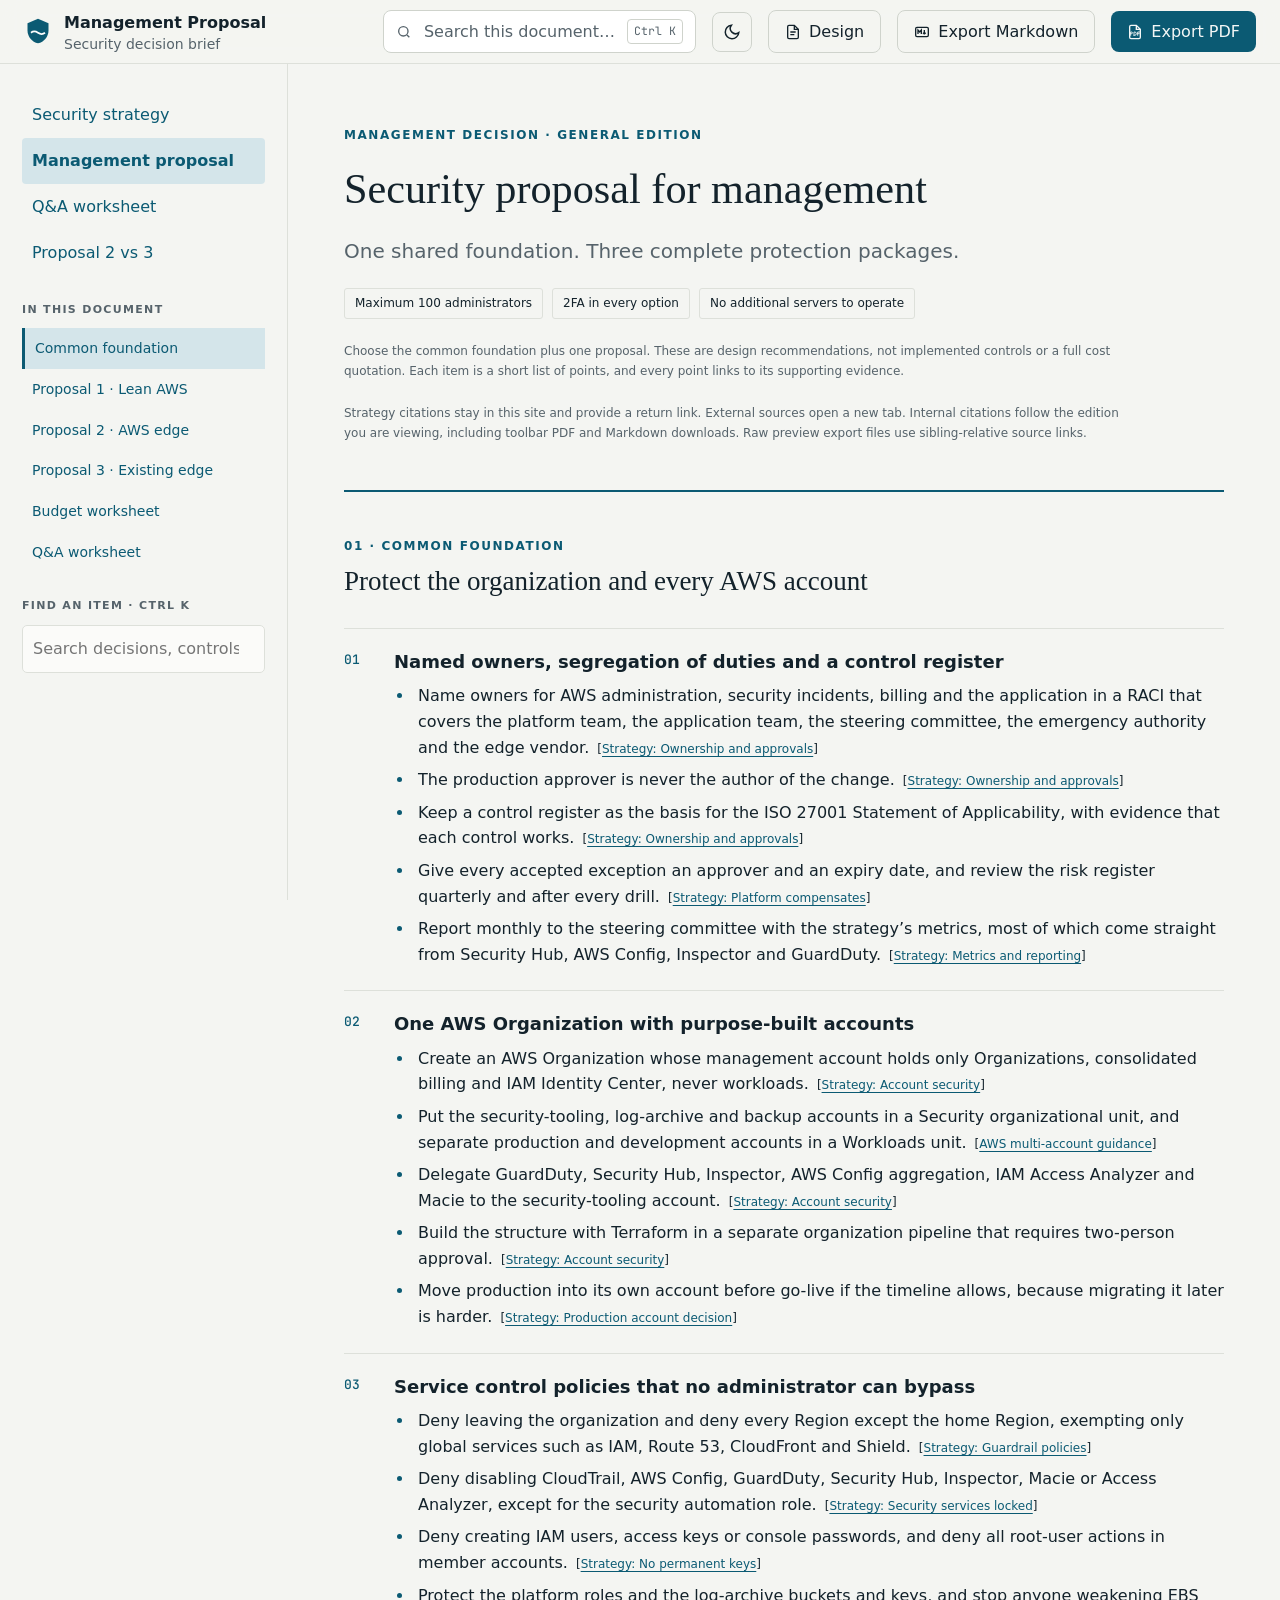
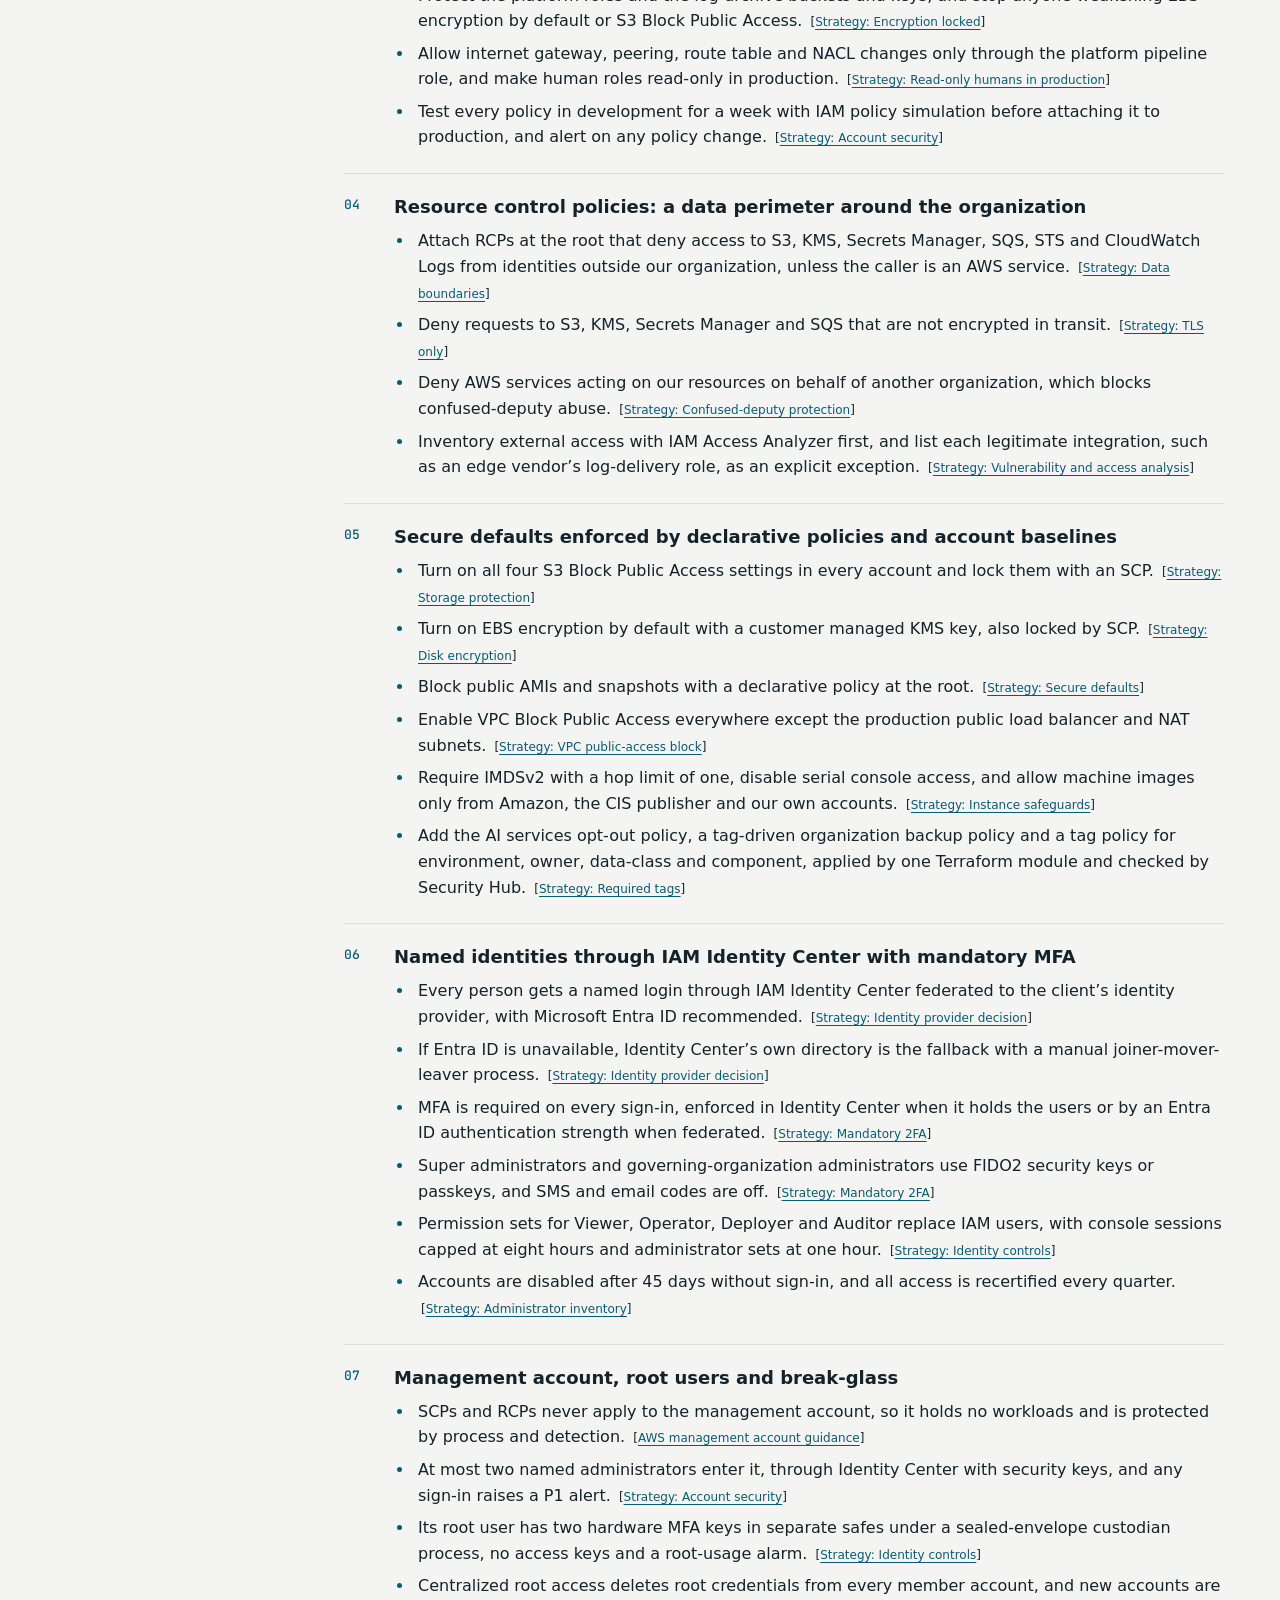
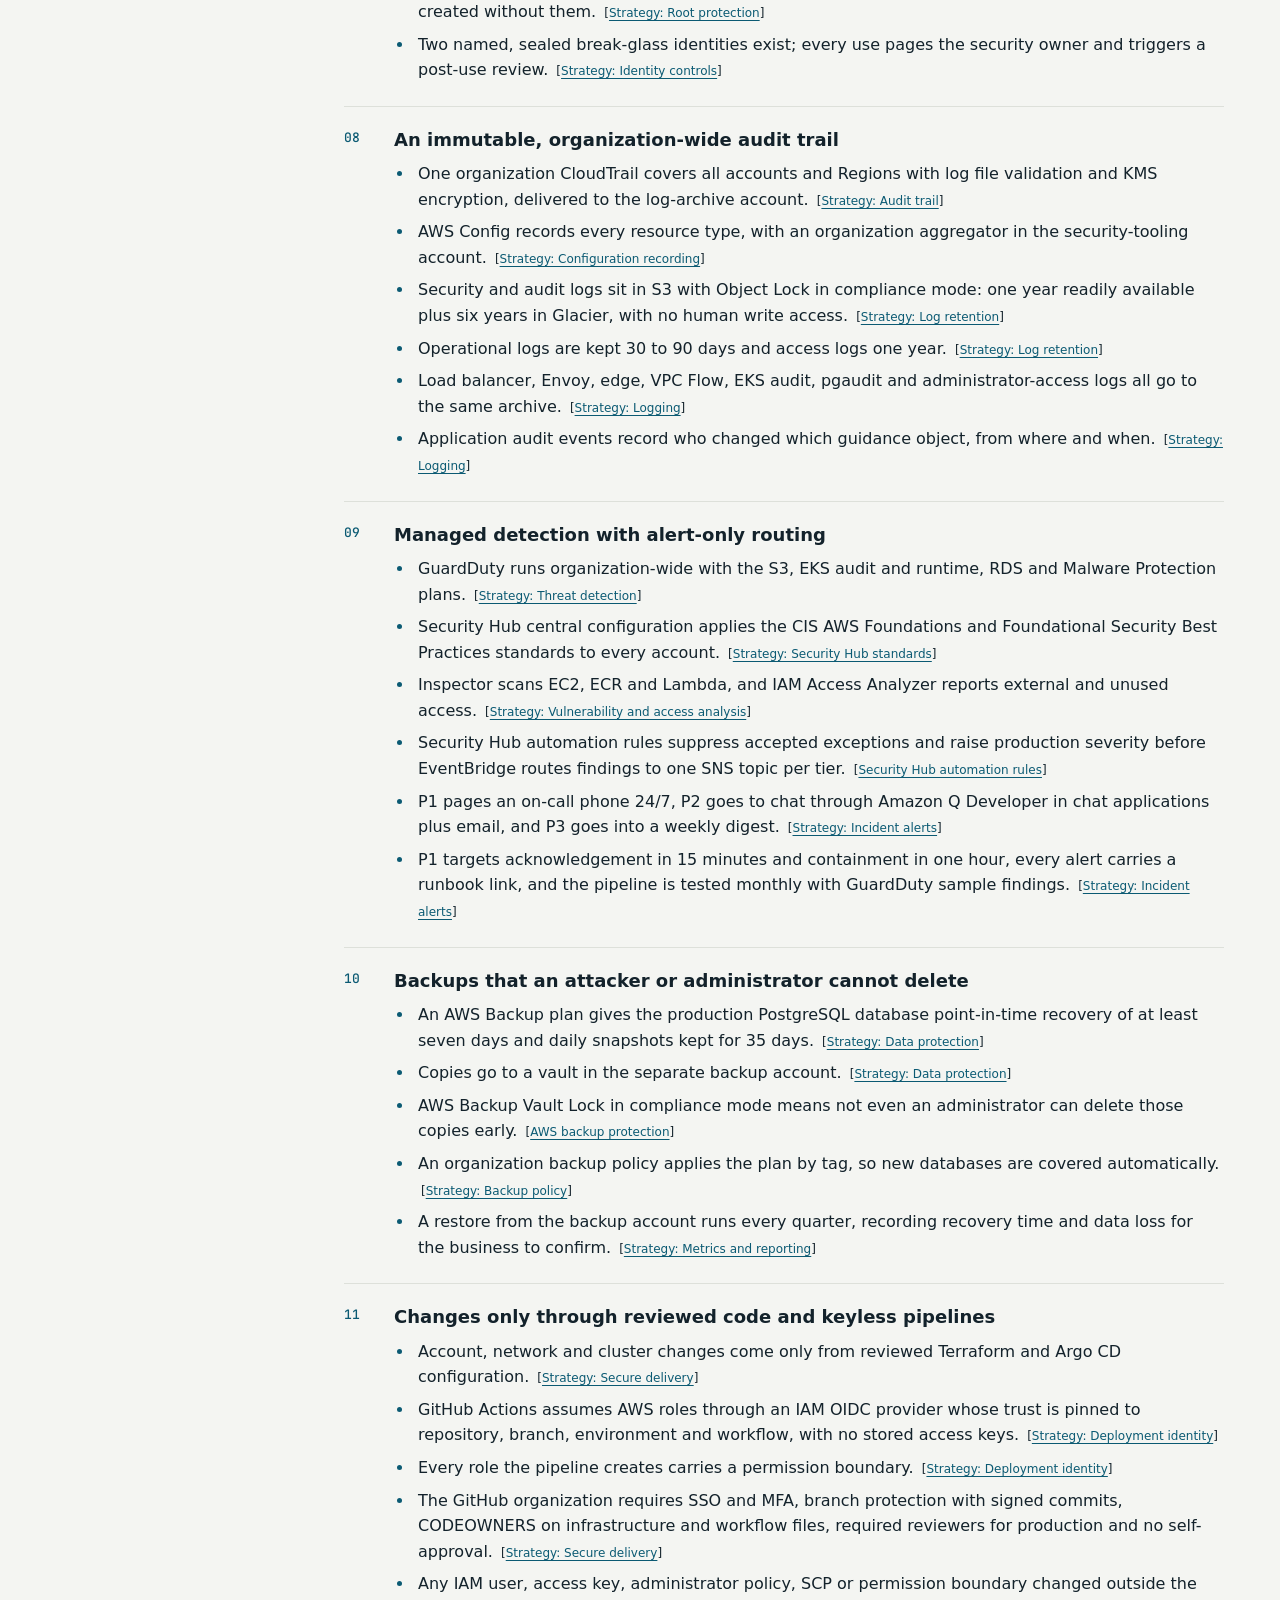
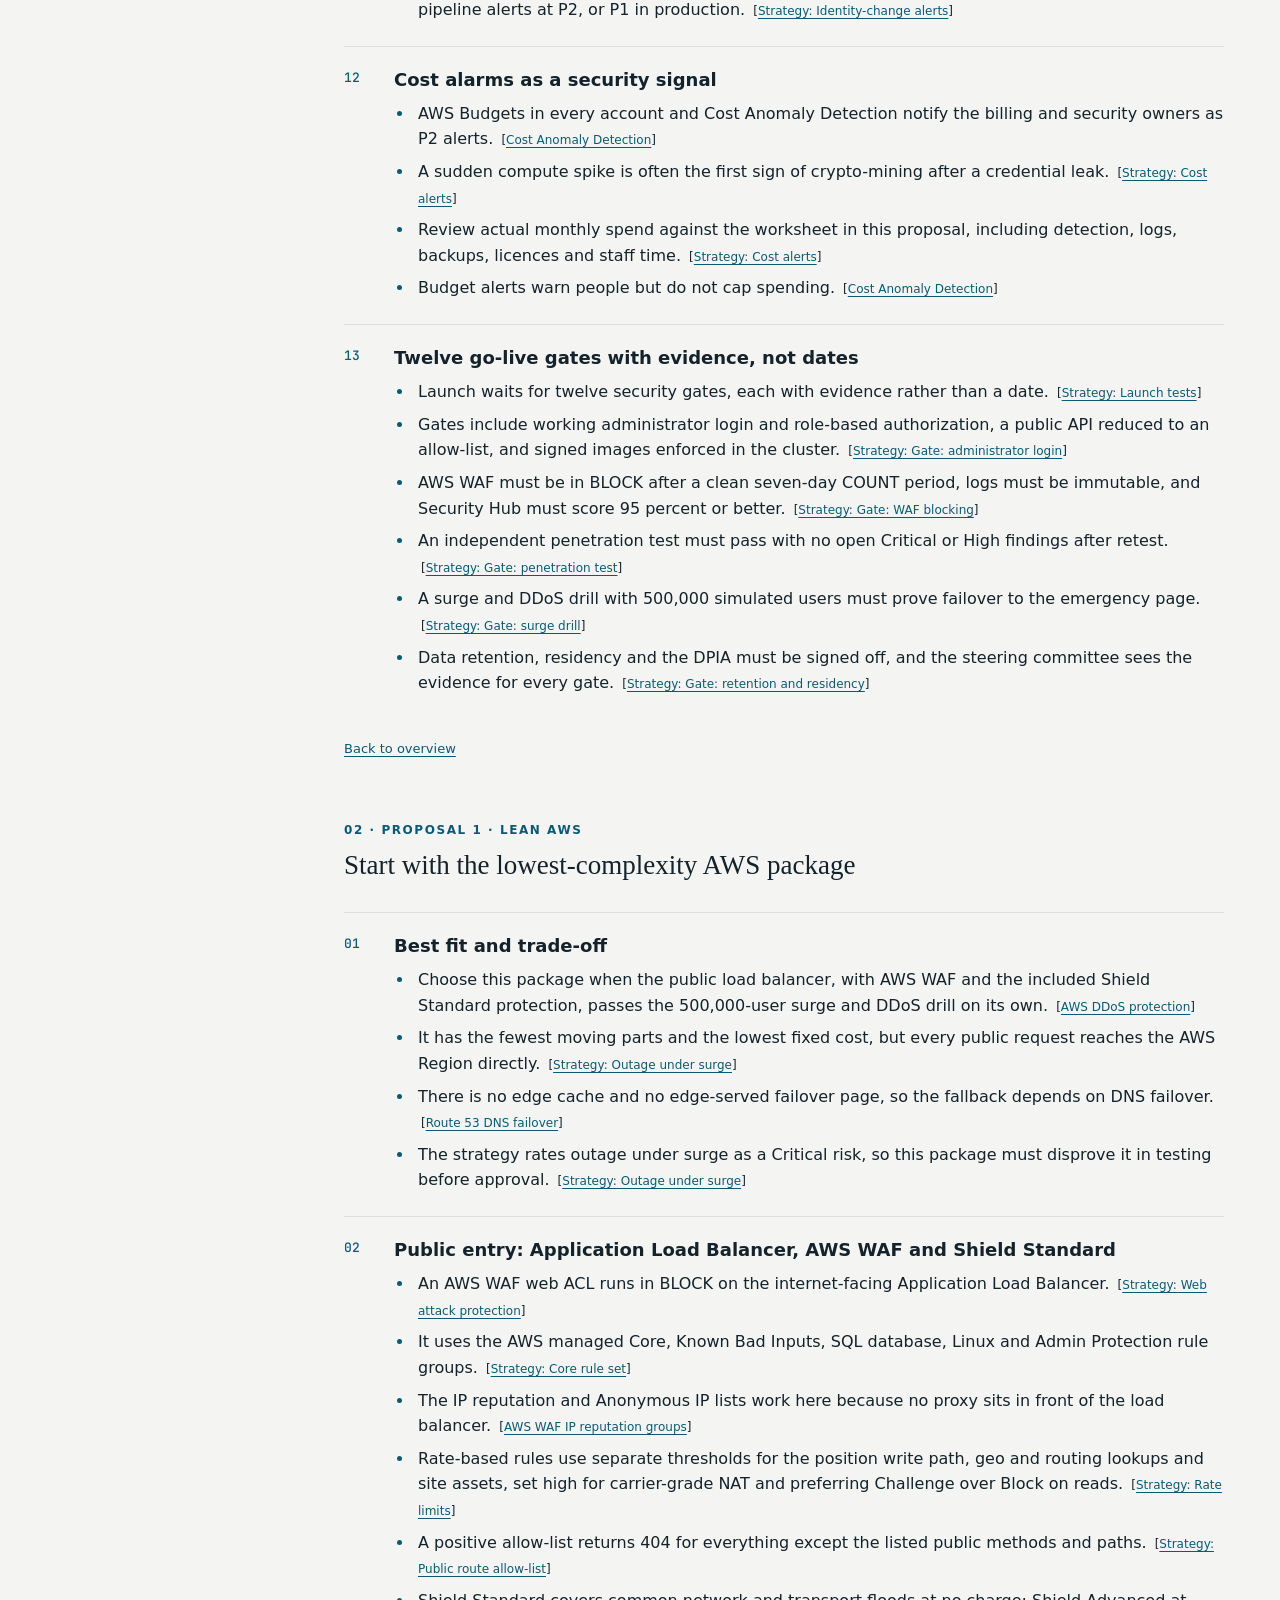
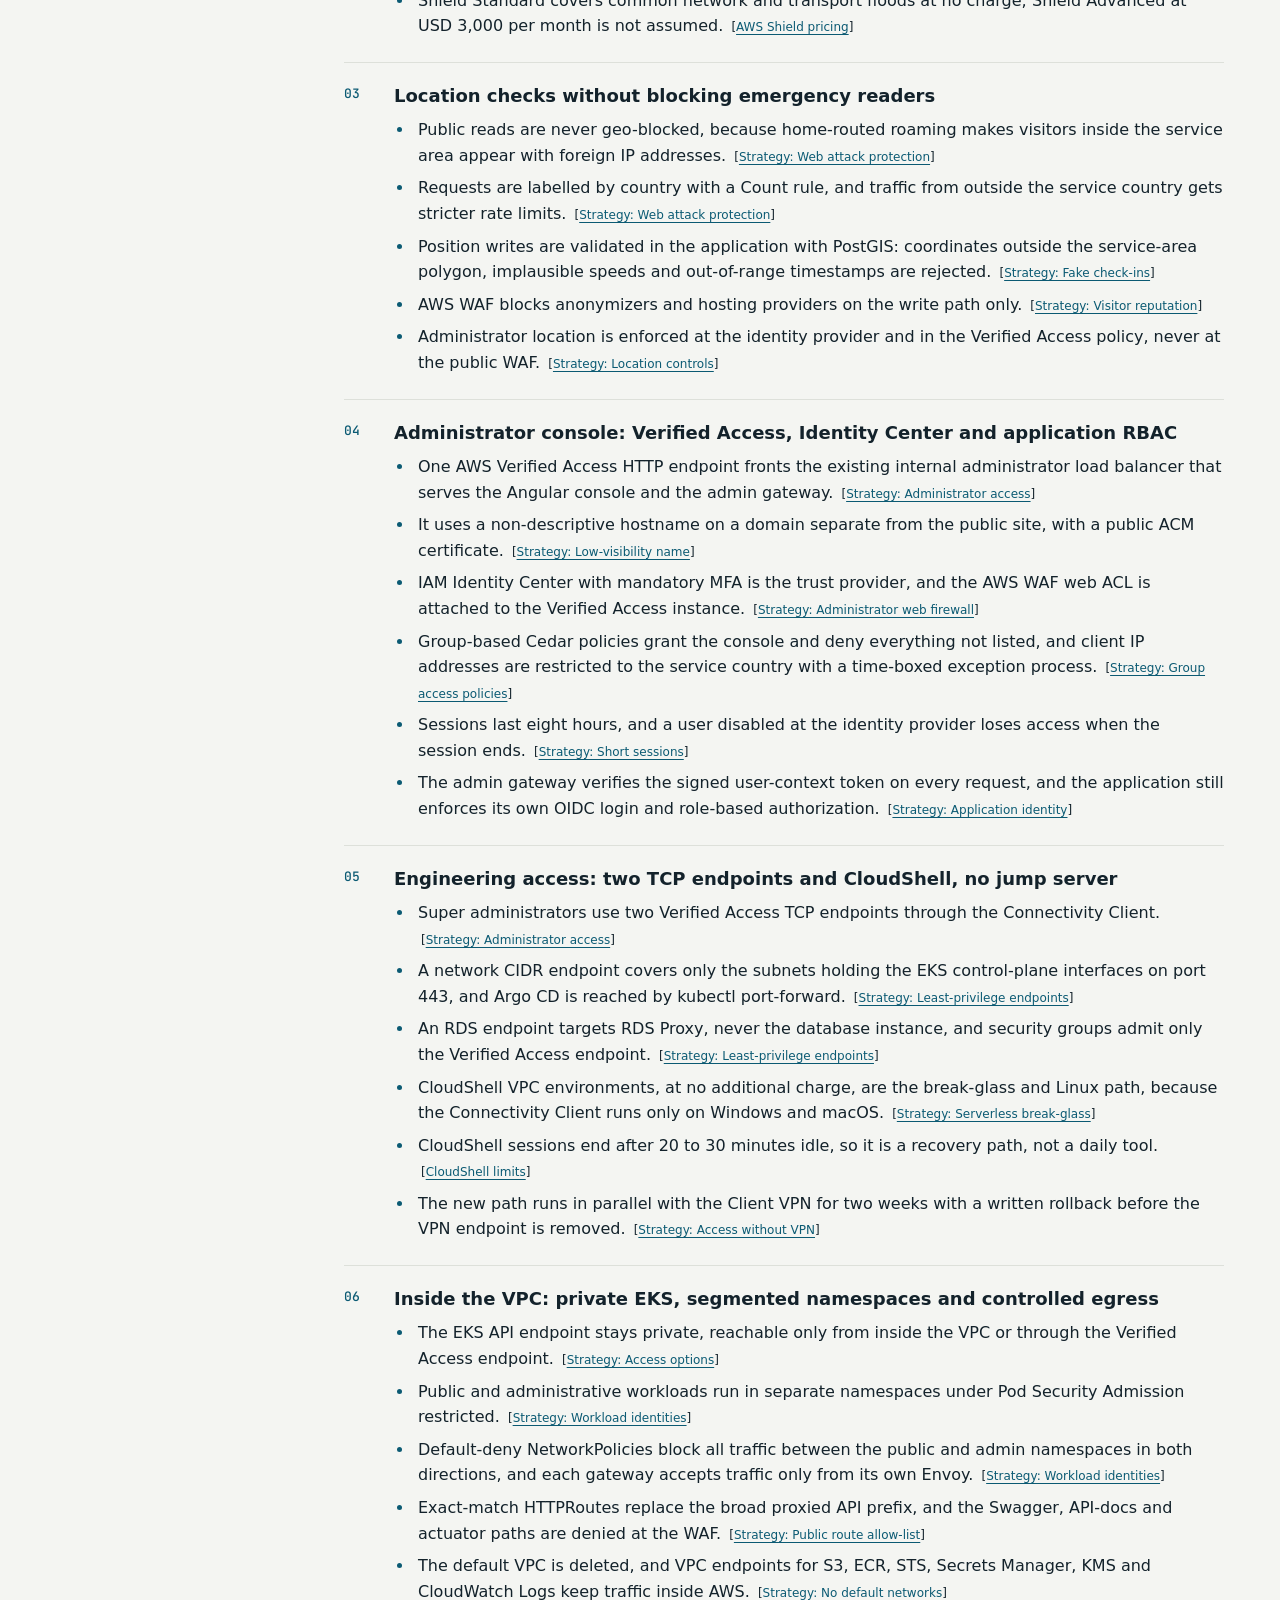
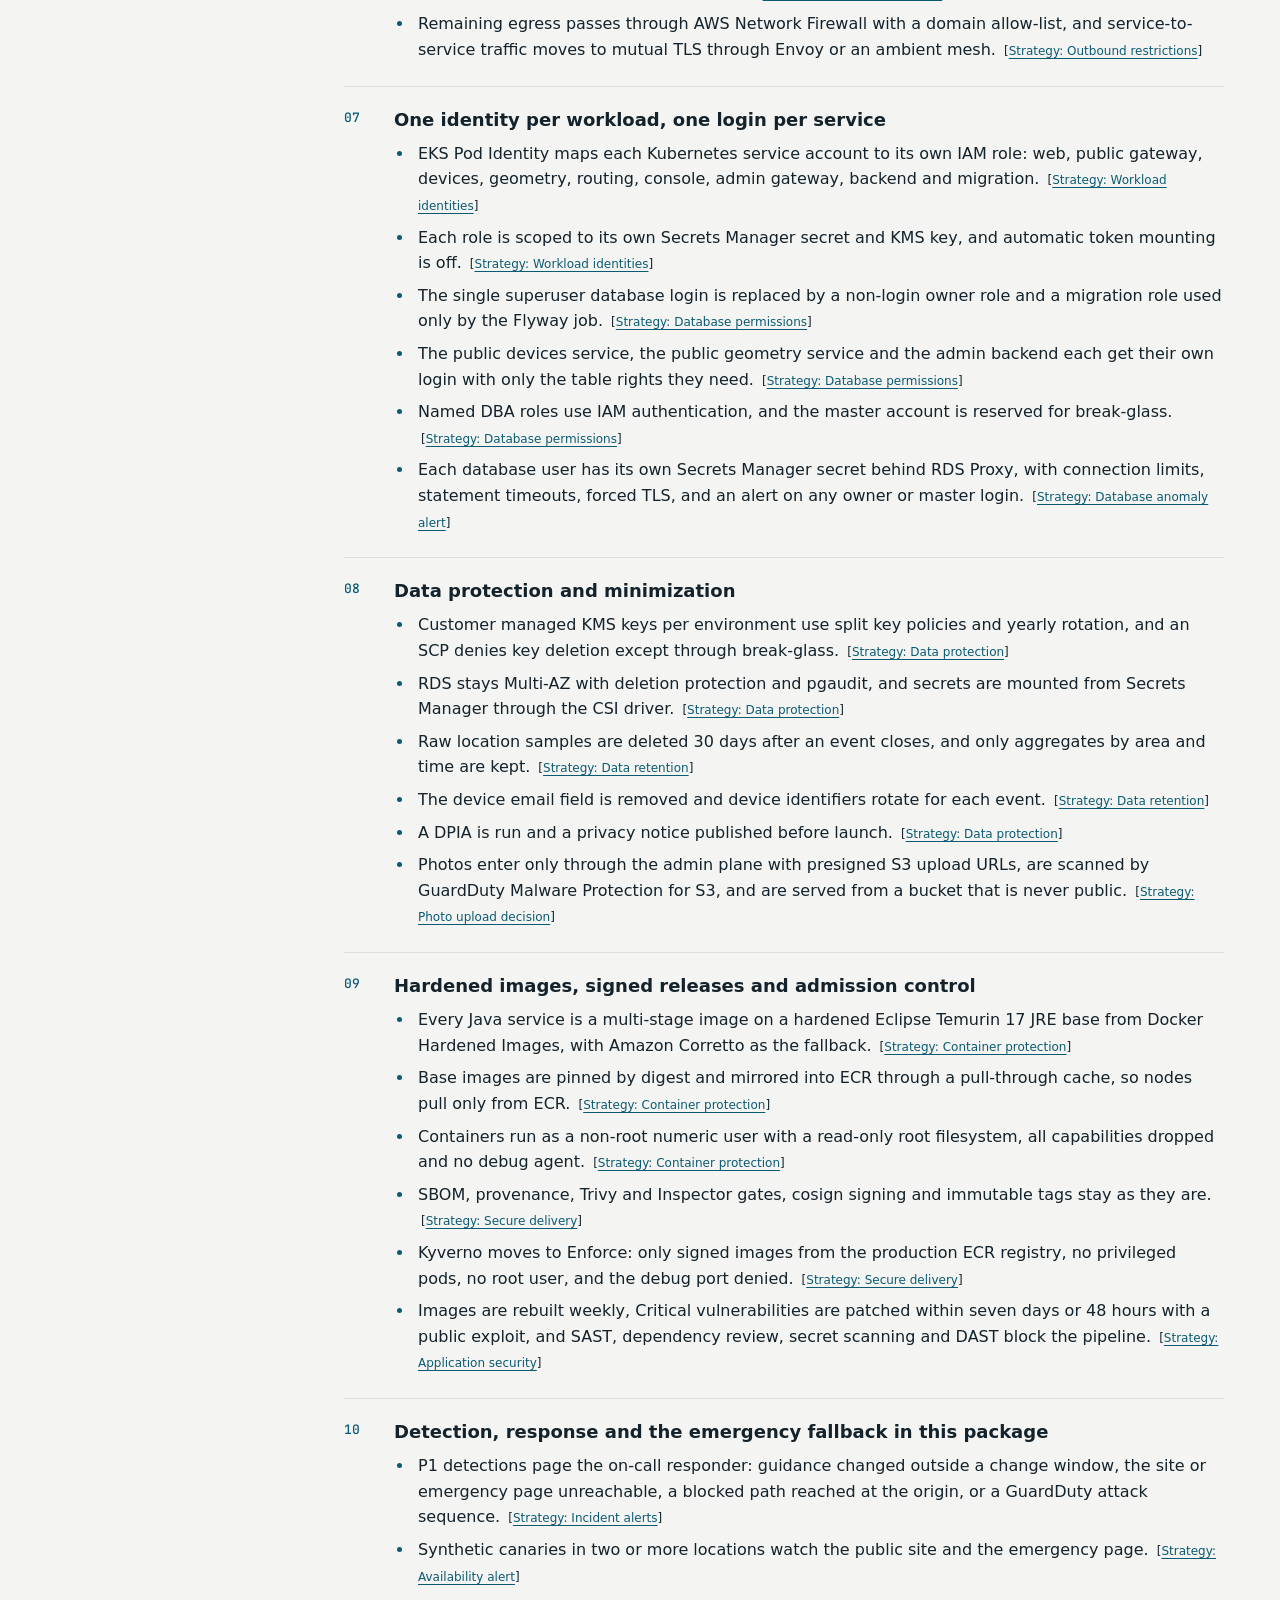
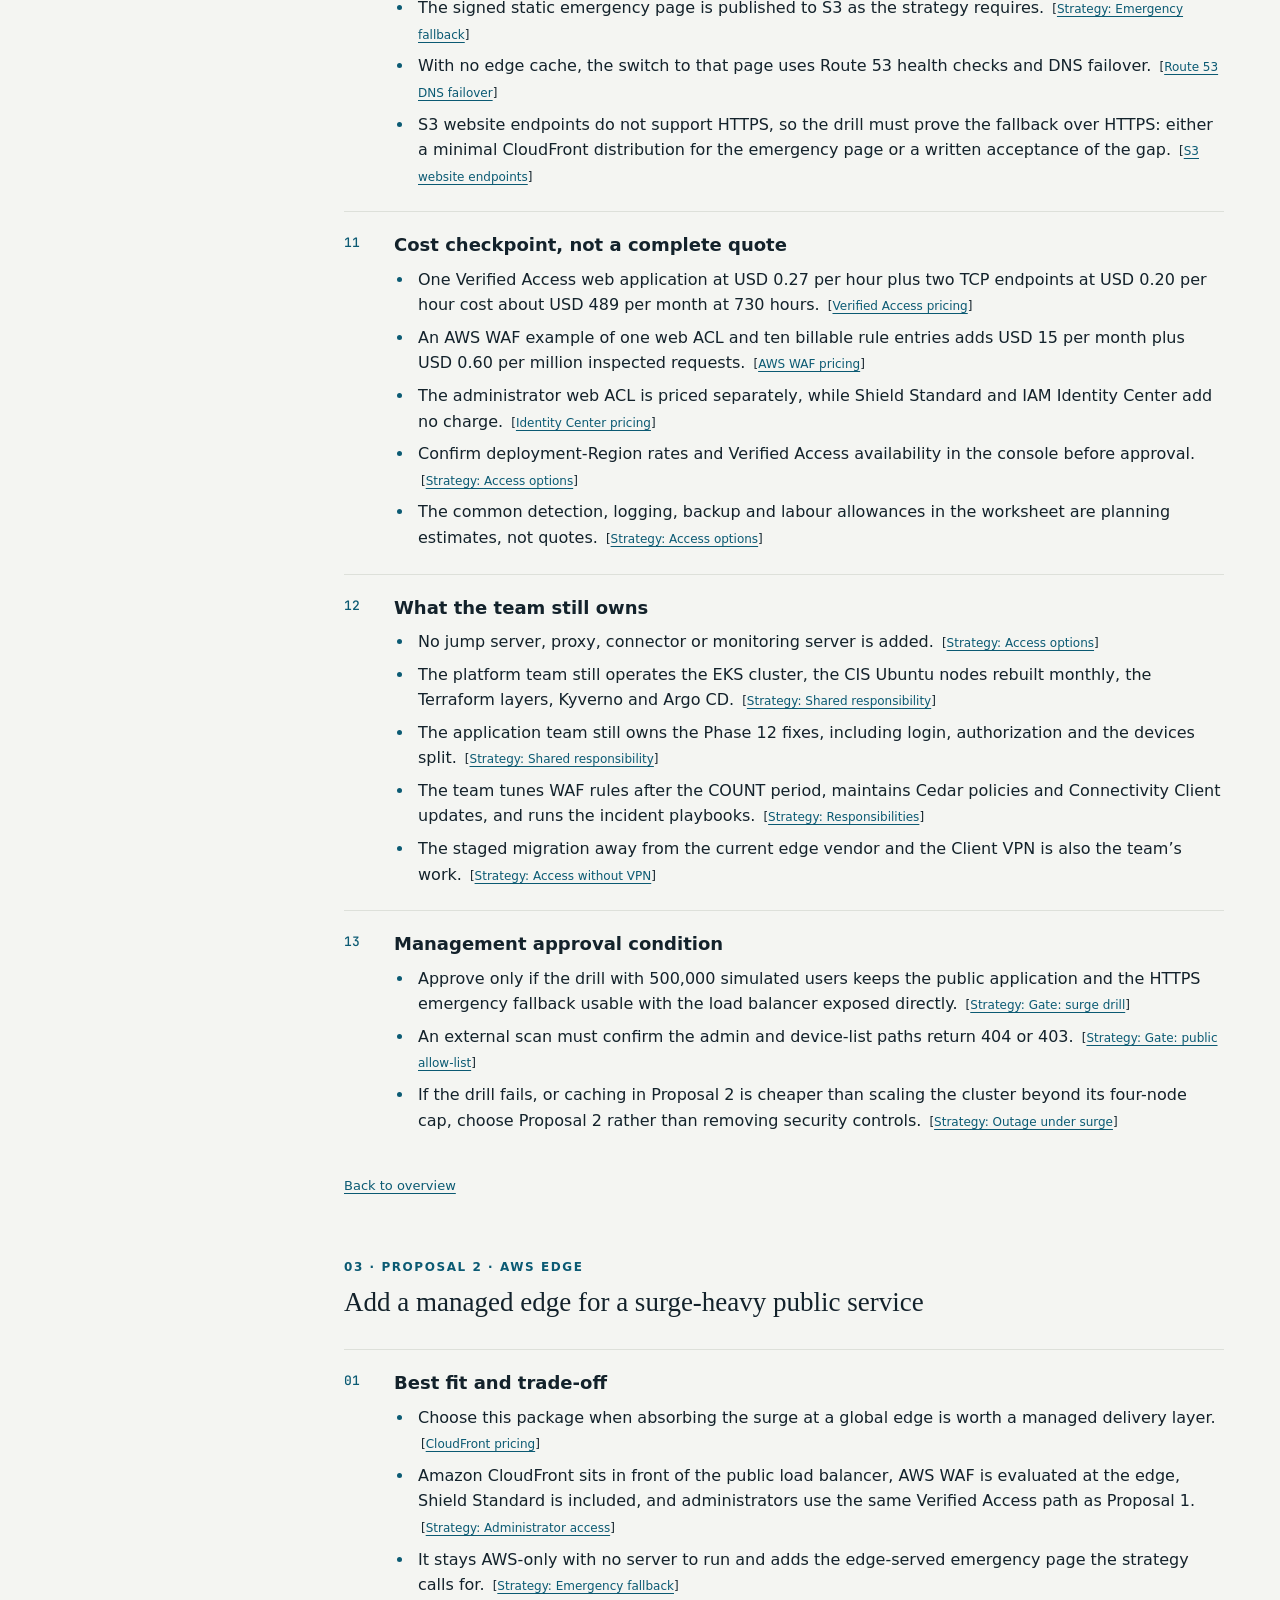
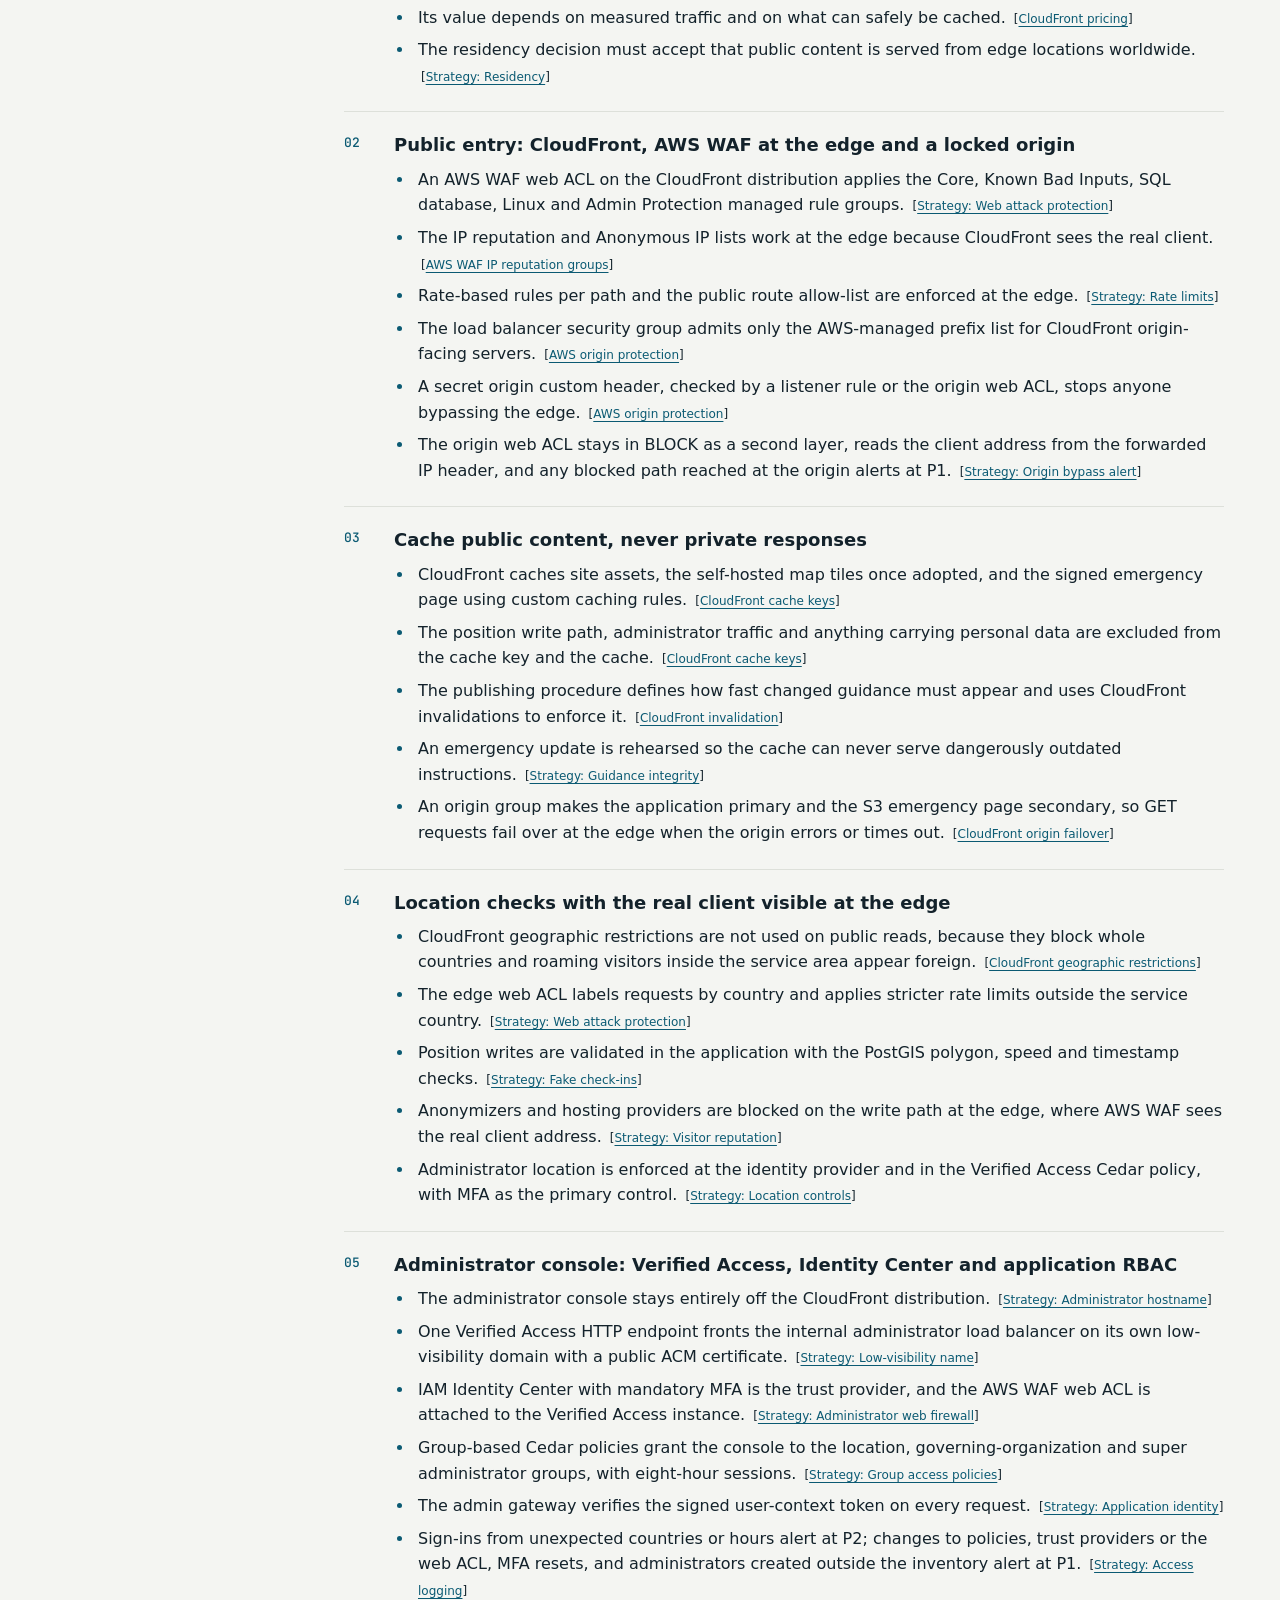
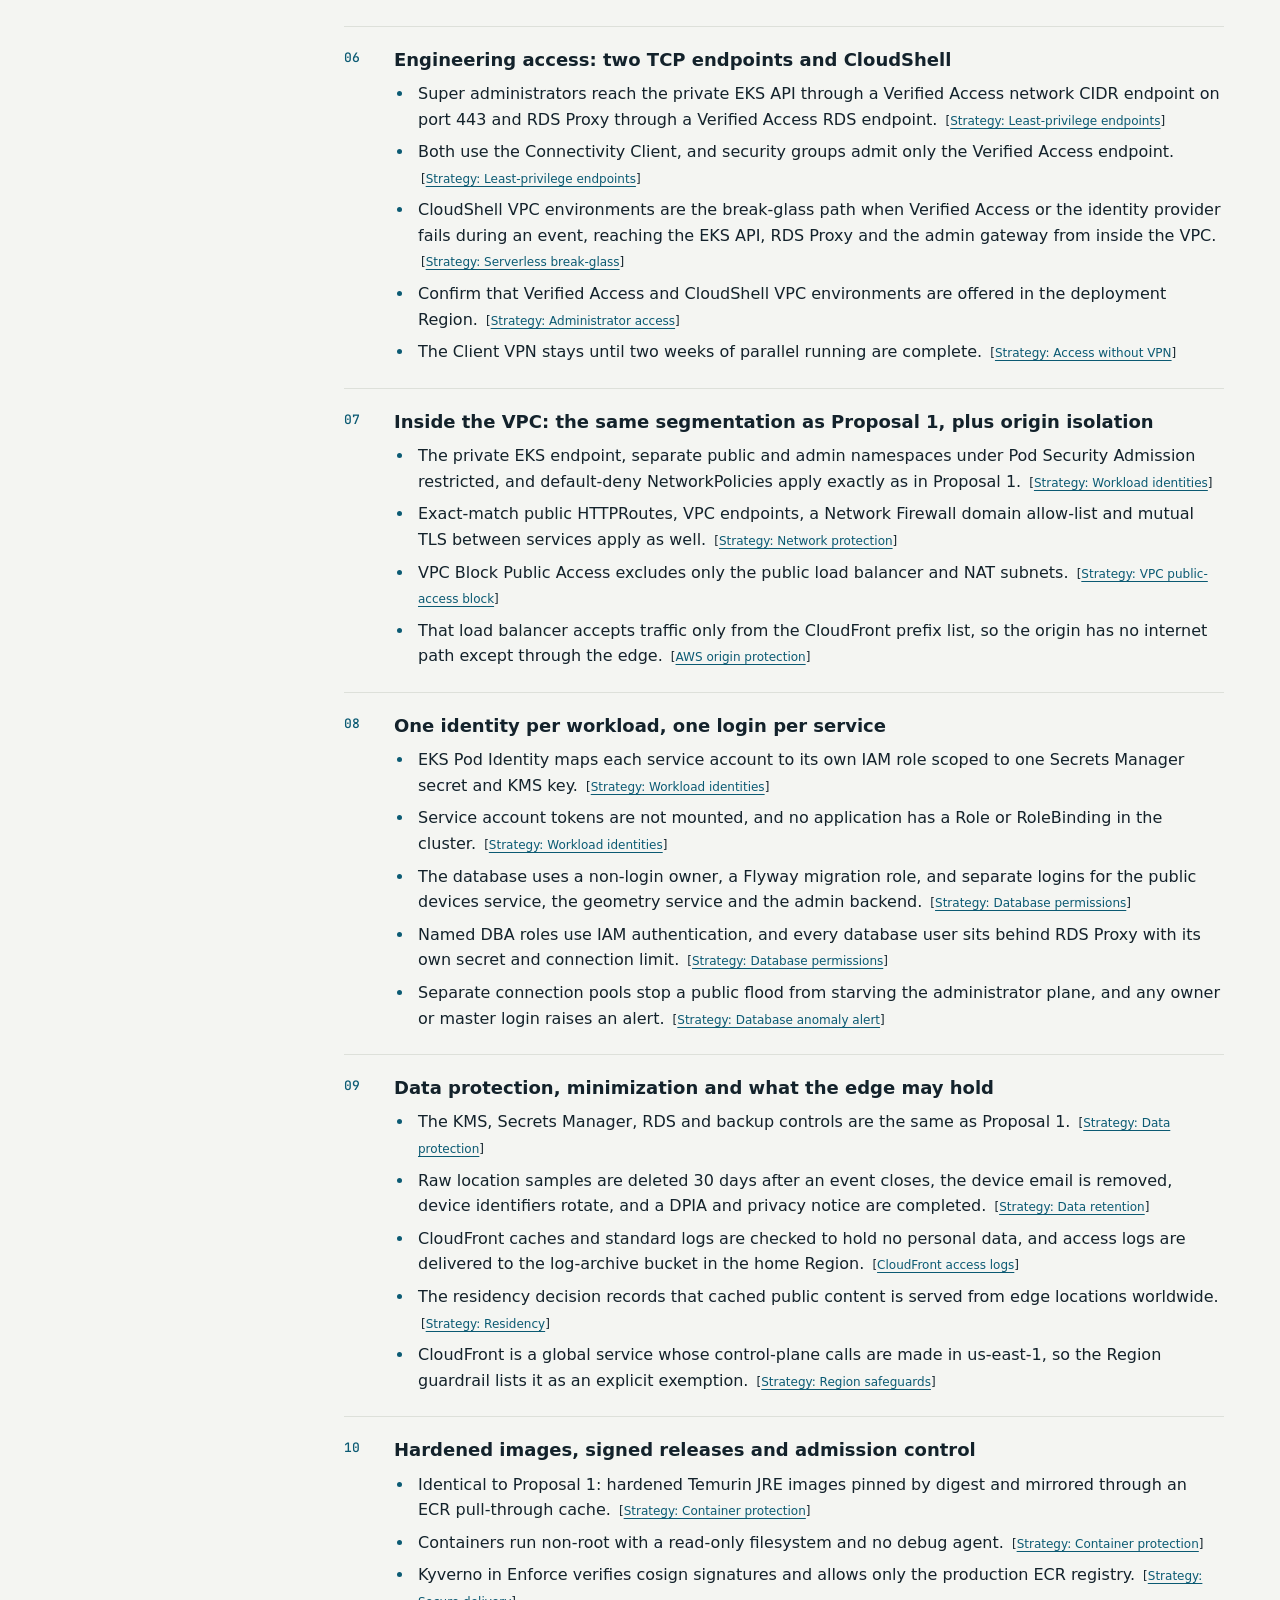
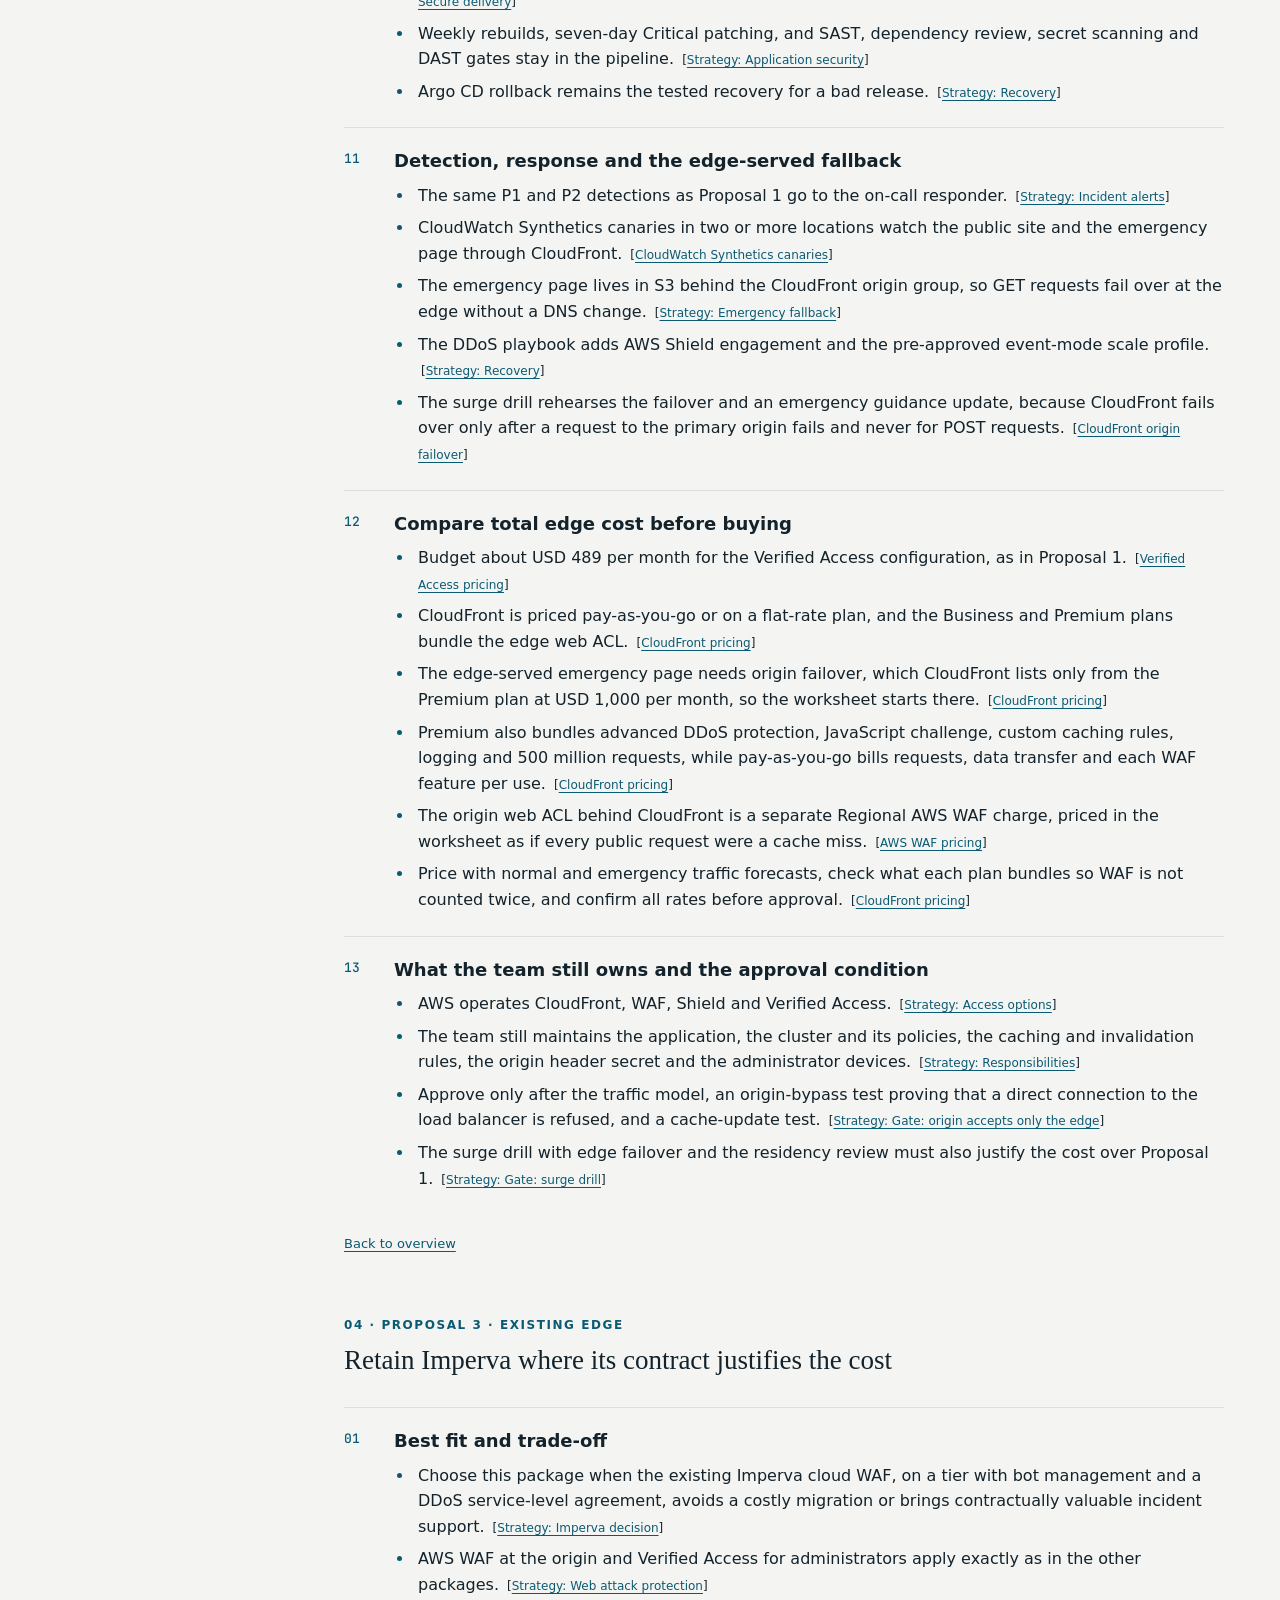
==== commit ccee7e7c: "Publish management proposal (build 14)" ====
--- a/proposal/index.html
+++ b/proposal/index.html
@@ -9,7 +9,7 @@
   <a class="btn btn-ghost export-btn download" id="mdBtn" href="management-proposal.md" download="management-proposal.md" aria-label="Export Markdown" title="Export Markdown"><svg viewBox="0 0 24 24" fill="none" stroke="currentColor" stroke-width="2" aria-hidden="true" focusable="false"><rect x="2.5" y="5" width="19" height="14" rx="2"/><path d="M6 15V9l2.5 3L11 9v6M15.5 9v6m0 0-2-2m2 2 2-2"/></svg><span class="label">Export Markdown</span></a>
   <a class="btn btn-primary export-btn download" id="pdfBtn" href="management-proposal.pdf" download="management-proposal.pdf" aria-label="Export PDF" title="Export PDF"><svg viewBox="0 0 24 24" fill="none" stroke="currentColor" stroke-width="2" aria-hidden="true" focusable="false"><path d="M14 2H6a2 2 0 0 0-2 2v16a2 2 0 0 0 2 2h12a2 2 0 0 0 2-2V8zM14 2v6h6"/><path stroke-width="1.35" stroke-linecap="round" stroke-linejoin="round" d="M5.5 17v-5h1.4a1.25 1.25 0 0 1 0 2.5H5.5M10.5 17v-5h1a2.5 2.5 0 0 1 0 5h-1M16 17v-5h3M16 14.5h2.5"/></svg><span class="label">Export PDF</span></a>
 </header>
-<div class="layout"><nav id="sidebar" class="sidebar" aria-label="Document navigation"><div class="doc-menu"><a href="../index.html">Security strategy</a><a href="index.html" aria-current="page">Management proposal</a></div><div class="small-label">In this document</div><div class="contents"><a href="#common">Common foundation</a><a href="#proposal-1">Proposal 1 · Lean AWS</a><a href="#proposal-2">Proposal 2 · AWS edge</a><a href="#proposal-3">Proposal 3 · Existing edge</a><a href="#budget">Budget worksheet</a><a href="#questions">Q&amp;A worksheet</a></div><div class="small-label">Find an item · Ctrl K</div><input id="search" type="search" aria-label="Search proposal" placeholder="Search decisions, controls…"><div id="searchStatus" role="status"></div><ul id="results" class="search-results"></ul></nav>
+<div class="layout"><nav id="sidebar" class="sidebar" aria-label="Document navigation"><div class="doc-menu"><a href="../index.html">Security strategy</a><a href="index.html" aria-current="page">Management proposal</a><a href="questions.html">Q&amp;A worksheet</a><a href="comparison.html">Proposal 2 vs 3</a></div><div class="small-label">In this document</div><div class="contents"><a href="#common">Common foundation</a><a href="#proposal-1">Proposal 1 · Lean AWS</a><a href="#proposal-2">Proposal 2 · AWS edge</a><a href="#proposal-3">Proposal 3 · Existing edge</a><a href="#budget">Budget worksheet</a><a href="#questions">Q&amp;A worksheet</a></div><div class="small-label">Find an item · Ctrl K</div><input id="search" type="search" aria-label="Search proposal" placeholder="Search decisions, controls…"><div id="searchStatus" role="status"></div><ul id="results" class="search-results"></ul></nav>
 <main id="top"><section class="cover"><div class="eyebrow">Management decision · General edition</div><h1>Security proposal for management</h1><p class="lede">One shared foundation. Three complete protection packages.</p><div class="facts"><span>Maximum 100 administrators</span><span>2FA in every option</span><span>No additional servers to operate</span></div><p class="export-note">Choose the common foundation plus one proposal. These are design recommendations, not implemented controls or a full cost quotation. Each item is a short list of points, and every point links to its supporting evidence.</p><p class="export-note">Strategy citations stay in this site and provide a return link. External sources open a new tab. Internal citations follow the edition you are viewing, including toolbar PDF and Markdown downloads. Raw preview export files use sibling-relative source links.</p></section><section class="print-only" id="contents"><h2>Contents</h2><a href="#common">Common foundation</a><a href="#proposal-1">Proposal 1 · Lean AWS</a><a href="#proposal-2">Proposal 2 · AWS edge</a><a href="#proposal-3">Proposal 3 · Existing edge</a><a href="#budget">Budget worksheet</a><a href="#questions">Q&amp;A worksheet</a></section><section class="section" id="common"><div class="eyebrow">01 · Common foundation</div><h2>Protect the organization and every AWS account</h2><ul class="item-list"><li class="item" id="common-decision"><h3>Named owners, segregation of duties and a control register</h3><ul class="points"><li>Name owners for AWS administration, security incidents, billing and the application in a RACI that covers the platform team, the application team, the steering committee, the emergency authority and the edge vendor. <span class="citations">[<a href="https://talorlik.github.io/cloud-and-web-security/index.html?from=proposal&amp;item=common-decision#d-foundations" data-strategy="d-foundations" data-source-path="index.html#d-foundations">Strategy: Ownership and approvals</a>]</span></li><li>The production approver is never the author of the change. <span class="citations">[<a href="https://talorlik.github.io/cloud-and-web-security/index.html?from=proposal&amp;item=common-decision#d-foundations" data-strategy="d-foundations" data-source-path="index.html#d-foundations">Strategy: Ownership and approvals</a>]</span></li><li>Keep a control register as the basis for the ISO 27001 Statement of Applicability, with evidence that each control works. <span class="citations">[<a href="https://talorlik.github.io/cloud-and-web-security/index.html?from=proposal&amp;item=common-decision#d-foundations" data-strategy="d-foundations" data-source-path="index.html#d-foundations">Strategy: Ownership and approvals</a>]</span></li><li>Give every accepted exception an approver and an expiry date, and review the risk register quarterly and after every drill. <span class="citations">[<a href="https://talorlik.github.io/cloud-and-web-security/index.html?from=proposal&amp;item=common-decision#p6" data-strategy="p6" data-source-path="index.html#p6">Strategy: Platform compensates</a>]</span></li><li>Report monthly to the steering committee with the strategy’s metrics, most of which come straight from Security Hub, AWS Config, Inspector and GuardDuty. <span class="citations">[<a href="https://talorlik.github.io/cloud-and-web-security/index.html?from=proposal&amp;item=common-decision#metrics" data-strategy="metrics" data-source-path="index.html#metrics">Strategy: Metrics and reporting</a>]</span></li></ul></li><li class="item" id="common-accounts"><h3>One AWS Organization with purpose-built accounts</h3><ul class="points"><li>Create an AWS Organization whose management account holds only Organizations, consolidated billing and IAM Identity Center, never workloads. <span class="citations">[<a href="https://talorlik.github.io/cloud-and-web-security/index.html?from=proposal&amp;item=common-accounts#dd-org" data-strategy="dd-org" data-source-path="index.html#dd-org">Strategy: Account security</a>]</span></li><li>Put the security-tooling, log-archive and backup accounts in a Security organizational unit, and separate production and development accounts in a Workloads unit. <span class="citations">[<a href="https://docs.aws.amazon.com/whitepapers/latest/organizing-your-aws-environment/recommended-ous-and-accounts.html" target="_blank" rel="noopener noreferrer">AWS multi-account guidance</a>]</span></li><li>Delegate GuardDuty, Security Hub, Inspector, AWS Config aggregation, IAM Access Analyzer and Macie to the security-tooling account. <span class="citations">[<a href="https://talorlik.github.io/cloud-and-web-security/index.html?from=proposal&amp;item=common-accounts#dd-org" data-strategy="dd-org" data-source-path="index.html#dd-org">Strategy: Account security</a>]</span></li><li>Build the structure with Terraform in a separate organization pipeline that requires two-person approval. <span class="citations">[<a href="https://talorlik.github.io/cloud-and-web-security/index.html?from=proposal&amp;item=common-accounts#dd-org" data-strategy="dd-org" data-source-path="index.html#dd-org">Strategy: Account security</a>]</span></li><li>Move production into its own account before go-live if the timeline allows, because migrating it later is harder. <span class="citations">[<a href="https://talorlik.github.io/cloud-and-web-security/index.html?from=proposal&amp;item=common-accounts#dec-b25" data-strategy="dec-b25" data-source-path="index.html#dec-b25">Strategy: Production account decision</a>]</span></li></ul></li><li class="item" id="common-guardrails"><h3>Service control policies that no administrator can bypass</h3><ul class="points"><li>Deny leaving the organization and deny every Region except the home Region, exempting only global services such as IAM, Route 53, CloudFront and Shield. <span class="citations">[<a href="https://talorlik.github.io/cloud-and-web-security/index.html?from=proposal&amp;item=common-guardrails#orgPolicyTable" data-strategy="orgPolicyTable" data-source-path="index.html#orgPolicyTable">Strategy: Guardrail policies</a>]</span></li><li>Deny disabling CloudTrail, AWS Config, GuardDuty, Security Hub, Inspector, Macie or Access Analyzer, except for the security automation role. <span class="citations">[<a href="https://talorlik.github.io/cloud-and-web-security/index.html?from=proposal&amp;item=common-guardrails#gp-03" data-strategy="gp-03" data-source-path="index.html#gp-03">Strategy: Security services locked</a>]</span></li><li>Deny creating IAM users, access keys or console passwords, and deny all root-user actions in member accounts. <span class="citations">[<a href="https://talorlik.github.io/cloud-and-web-security/index.html?from=proposal&amp;item=common-guardrails#gp-04" data-strategy="gp-04" data-source-path="index.html#gp-04">Strategy: No permanent keys</a>]</span></li><li>Protect the platform roles and the log-archive buckets and keys, and stop anyone weakening EBS encryption by default or S3 Block Public Access. <span class="citations">[<a href="https://talorlik.github.io/cloud-and-web-security/index.html?from=proposal&amp;item=common-guardrails#gp-08" data-strategy="gp-08" data-source-path="index.html#gp-08">Strategy: Encryption locked</a>]</span></li><li>Allow internet gateway, peering, route table and NACL changes only through the platform pipeline role, and make human roles read-only in production. <span class="citations">[<a href="https://talorlik.github.io/cloud-and-web-security/index.html?from=proposal&amp;item=common-guardrails#gp-10" data-strategy="gp-10" data-source-path="index.html#gp-10">Strategy: Read-only humans in production</a>]</span></li><li>Test every policy in development for a week with IAM policy simulation before attaching it to production, and alert on any policy change. <span class="citations">[<a href="https://talorlik.github.io/cloud-and-web-security/index.html?from=proposal&amp;item=common-guardrails#dd-org" data-strategy="dd-org" data-source-path="index.html#dd-org">Strategy: Account security</a>]</span></li></ul></li><li class="item" id="common-perimeter"><h3>Resource control policies: a data perimeter around the organization</h3><ul class="points"><li>Attach RCPs at the root that deny access to S3, KMS, Secrets Manager, SQS, STS and CloudWatch Logs from identities outside our organization, unless the caller is an AWS service. <span class="citations">[<a href="https://talorlik.github.io/cloud-and-web-security/index.html?from=proposal&amp;item=common-perimeter#gp-12" data-strategy="gp-12" data-source-path="index.html#gp-12">Strategy: Data boundaries</a>]</span></li><li>Deny requests to S3, KMS, Secrets Manager and SQS that are not encrypted in transit. <span class="citations">[<a href="https://talorlik.github.io/cloud-and-web-security/index.html?from=proposal&amp;item=common-perimeter#gp-13" data-strategy="gp-13" data-source-path="index.html#gp-13">Strategy: TLS only</a>]</span></li><li>Deny AWS services acting on our resources on behalf of another organization, which blocks confused-deputy abuse. <span class="citations">[<a href="https://talorlik.github.io/cloud-and-web-security/index.html?from=proposal&amp;item=common-perimeter#gp-14" data-strategy="gp-14" data-source-path="index.html#gp-14">Strategy: Confused-deputy protection</a>]</span></li><li>Inventory external access with IAM Access Analyzer first, and list each legitimate integration, such as an edge vendor’s log-delivery role, as an explicit exception. <span class="citations">[<a href="https://talorlik.github.io/cloud-and-web-security/index.html?from=proposal&amp;item=common-perimeter#ab-05" data-strategy="ab-05" data-source-path="index.html#ab-05">Strategy: Vulnerability and access analysis</a>]</span></li></ul></li><li class="item" id="common-defaults"><h3>Secure defaults enforced by declarative policies and account baselines</h3><ul class="points"><li>Turn on all four S3 Block Public Access settings in every account and lock them with an SCP. <span class="citations">[<a href="https://talorlik.github.io/cloud-and-web-security/index.html?from=proposal&amp;item=common-defaults#ab-06" data-strategy="ab-06" data-source-path="index.html#ab-06">Strategy: Storage protection</a>]</span></li><li>Turn on EBS encryption by default with a customer managed KMS key, also locked by SCP. <span class="citations">[<a href="https://talorlik.github.io/cloud-and-web-security/index.html?from=proposal&amp;item=common-defaults#ab-07" data-strategy="ab-07" data-source-path="index.html#ab-07">Strategy: Disk encryption</a>]</span></li><li>Block public AMIs and snapshots with a declarative policy at the root. <span class="citations">[<a href="https://talorlik.github.io/cloud-and-web-security/index.html?from=proposal&amp;item=common-defaults#gp-15" data-strategy="gp-15" data-source-path="index.html#gp-15">Strategy: Secure defaults</a>]</span></li><li>Enable VPC Block Public Access everywhere except the production public load balancer and NAT subnets. <span class="citations">[<a href="https://talorlik.github.io/cloud-and-web-security/index.html?from=proposal&amp;item=common-defaults#gp-16" data-strategy="gp-16" data-source-path="index.html#gp-16">Strategy: VPC public-access block</a>]</span></li><li>Require IMDSv2 with a hop limit of one, disable serial console access, and allow machine images only from Amazon, the CIS publisher and our own accounts. <span class="citations">[<a href="https://talorlik.github.io/cloud-and-web-security/index.html?from=proposal&amp;item=common-defaults#gp-17" data-strategy="gp-17" data-source-path="index.html#gp-17">Strategy: Instance safeguards</a>]</span></li><li>Add the AI services opt-out policy, a tag-driven organization backup policy and a tag policy for environment, owner, data-class and component, applied by one Terraform module and checked by Security Hub. <span class="citations">[<a href="https://talorlik.github.io/cloud-and-web-security/index.html?from=proposal&amp;item=common-defaults#gp-20" data-strategy="gp-20" data-source-path="index.html#gp-20">Strategy: Required tags</a>]</span></li></ul></li><li class="item" id="common-identity"><h3>Named identities through IAM Identity Center with mandatory MFA</h3><ul class="points"><li>Every person gets a named login through IAM Identity Center federated to the client’s identity provider, with Microsoft Entra ID recommended. <span class="citations">[<a href="https://talorlik.github.io/cloud-and-web-security/index.html?from=proposal&amp;item=common-identity#dec-b3a" data-strategy="dec-b3a" data-source-path="index.html#dec-b3a">Strategy: Identity provider decision</a>]</span></li><li>If Entra ID is unavailable, Identity Center’s own directory is the fallback with a manual joiner-mover-leaver process. <span class="citations">[<a href="https://talorlik.github.io/cloud-and-web-security/index.html?from=proposal&amp;item=common-identity#dec-b3a" data-strategy="dec-b3a" data-source-path="index.html#dec-b3a">Strategy: Identity provider decision</a>]</span></li><li>MFA is required on every sign-in, enforced in Identity Center when it holds the users or by an Entra ID authentication strength when federated. <span class="citations">[<a href="https://talorlik.github.io/cloud-and-web-security/index.html?from=proposal&amp;item=common-identity#hc-01" data-strategy="hc-01" data-source-path="index.html#hc-01">Strategy: Mandatory 2FA</a>]</span></li><li>Super administrators and governing-organization administrators use FIDO2 security keys or passkeys, and SMS and email codes are off. <span class="citations">[<a href="https://talorlik.github.io/cloud-and-web-security/index.html?from=proposal&amp;item=common-identity#hc-01" data-strategy="hc-01" data-source-path="index.html#hc-01">Strategy: Mandatory 2FA</a>]</span></li><li>Permission sets for Viewer, Operator, Deployer and Auditor replace IAM users, with console sessions capped at eight hours and administrator sets at one hour. <span class="citations">[<a href="https://talorlik.github.io/cloud-and-web-security/index.html?from=proposal&amp;item=common-identity#d-iam" data-strategy="d-iam" data-source-path="index.html#d-iam">Strategy: Identity controls</a>]</span></li><li>Accounts are disabled after 45 days without sign-in, and all access is recertified every quarter. <span class="citations">[<a href="https://talorlik.github.io/cloud-and-web-security/index.html?from=proposal&amp;item=common-identity#hc-02" data-strategy="hc-02" data-source-path="index.html#hc-02">Strategy: Administrator inventory</a>]</span></li></ul></li><li class="item" id="common-root"><h3>Management account, root users and break-glass</h3><ul class="points"><li>SCPs and RCPs never apply to the management account, so it holds no workloads and is protected by process and detection. <span class="citations">[<a href="https://docs.aws.amazon.com/organizations/latest/userguide/orgs_best-practices_mgmt-acct.html" target="_blank" rel="noopener noreferrer">AWS management account guidance</a>]</span></li><li>At most two named administrators enter it, through Identity Center with security keys, and any sign-in raises a P1 alert. <span class="citations">[<a href="https://talorlik.github.io/cloud-and-web-security/index.html?from=proposal&amp;item=common-root#dd-org" data-strategy="dd-org" data-source-path="index.html#dd-org">Strategy: Account security</a>]</span></li><li>Its root user has two hardware MFA keys in separate safes under a sealed-envelope custodian process, no access keys and a root-usage alarm. <span class="citations">[<a href="https://talorlik.github.io/cloud-and-web-security/index.html?from=proposal&amp;item=common-root#d-iam" data-strategy="d-iam" data-source-path="index.html#d-iam">Strategy: Identity controls</a>]</span></li><li>Centralized root access deletes root credentials from every member account, and new accounts are created without them. <span class="citations">[<a href="https://talorlik.github.io/cloud-and-web-security/index.html?from=proposal&amp;item=common-root#ab-12" data-strategy="ab-12" data-source-path="index.html#ab-12">Strategy: Root protection</a>]</span></li><li>Two named, sealed break-glass identities exist; every use pages the security owner and triggers a post-use review. <span class="citations">[<a href="https://talorlik.github.io/cloud-and-web-security/index.html?from=proposal&amp;item=common-root#d-iam" data-strategy="d-iam" data-source-path="index.html#d-iam">Strategy: Identity controls</a>]</span></li></ul></li><li class="item" id="common-records"><h3>An immutable, organization-wide audit trail</h3><ul class="points"><li>One organization CloudTrail covers all accounts and Regions with log file validation and KMS encryption, delivered to the log-archive account. <span class="citations">[<a href="https://talorlik.github.io/cloud-and-web-security/index.html?from=proposal&amp;item=common-records#ab-01" data-strategy="ab-01" data-source-path="index.html#ab-01">Strategy: Audit trail</a>]</span></li><li>AWS Config records every resource type, with an organization aggregator in the security-tooling account. <span class="citations">[<a href="https://talorlik.github.io/cloud-and-web-security/index.html?from=proposal&amp;item=common-records#ab-02" data-strategy="ab-02" data-source-path="index.html#ab-02">Strategy: Configuration recording</a>]</span></li><li>Security and audit logs sit in S3 with Object Lock in compliance mode: one year readily available plus six years in Glacier, with no human write access. <span class="citations">[<a href="https://talorlik.github.io/cloud-and-web-security/index.html?from=proposal&amp;item=common-records#ch-03" data-strategy="ch-03" data-source-path="index.html#ch-03">Strategy: Log retention</a>]</span></li><li>Operational logs are kept 30 to 90 days and access logs one year. <span class="citations">[<a href="https://talorlik.github.io/cloud-and-web-security/index.html?from=proposal&amp;item=common-records#ch-03" data-strategy="ch-03" data-source-path="index.html#ch-03">Strategy: Log retention</a>]</span></li><li>Load balancer, Envoy, edge, VPC Flow, EKS audit, pgaudit and administrator-access logs all go to the same archive. <span class="citations">[<a href="https://talorlik.github.io/cloud-and-web-security/index.html?from=proposal&amp;item=common-records#d-detect" data-strategy="d-detect" data-source-path="index.html#d-detect">Strategy: Logging</a>]</span></li><li>Application audit events record who changed which guidance object, from where and when. <span class="citations">[<a href="https://talorlik.github.io/cloud-and-web-security/index.html?from=proposal&amp;item=common-records#d-detect" data-strategy="d-detect" data-source-path="index.html#d-detect">Strategy: Logging</a>]</span></li></ul></li><li class="item" id="common-detection"><h3>Managed detection with alert-only routing</h3><ul class="points"><li>GuardDuty runs organization-wide with the S3, EKS audit and runtime, RDS and Malware Protection plans. <span class="citations">[<a href="https://talorlik.github.io/cloud-and-web-security/index.html?from=proposal&amp;item=common-detection#ab-03" data-strategy="ab-03" data-source-path="index.html#ab-03">Strategy: Threat detection</a>]</span></li><li>Security Hub central configuration applies the CIS AWS Foundations and Foundational Security Best Practices standards to every account. <span class="citations">[<a href="https://talorlik.github.io/cloud-and-web-security/index.html?from=proposal&amp;item=common-detection#ab-04" data-strategy="ab-04" data-source-path="index.html#ab-04">Strategy: Security Hub standards</a>]</span></li><li>Inspector scans EC2, ECR and Lambda, and IAM Access Analyzer reports external and unused access. <span class="citations">[<a href="https://talorlik.github.io/cloud-and-web-security/index.html?from=proposal&amp;item=common-detection#ab-05" data-strategy="ab-05" data-source-path="index.html#ab-05">Strategy: Vulnerability and access analysis</a>]</span></li><li>Security Hub automation rules suppress accepted exceptions and raise production severity before EventBridge routes findings to one SNS topic per tier. <span class="citations">[<a href="https://docs.aws.amazon.com/securityhub/latest/userguide/securityhub-v2-automations.html" target="_blank" rel="noopener noreferrer">Security Hub automation rules</a>]</span></li><li>P1 pages an on-call phone 24/7, P2 goes to chat through Amazon Q Developer in chat applications plus email, and P3 goes into a weekly digest. <span class="citations">[<a href="https://talorlik.github.io/cloud-and-web-security/index.html?from=proposal&amp;item=common-detection#dd-alerts" data-strategy="dd-alerts" data-source-path="index.html#dd-alerts">Strategy: Incident alerts</a>]</span></li><li>P1 targets acknowledgement in 15 minutes and containment in one hour, every alert carries a runbook link, and the pipeline is tested monthly with GuardDuty sample findings. <span class="citations">[<a href="https://talorlik.github.io/cloud-and-web-security/index.html?from=proposal&amp;item=common-detection#dd-alerts" data-strategy="dd-alerts" data-source-path="index.html#dd-alerts">Strategy: Incident alerts</a>]</span></li></ul></li><li class="item" id="common-recovery"><h3>Backups that an attacker or administrator cannot delete</h3><ul class="points"><li>An AWS Backup plan gives the production PostgreSQL database point-in-time recovery of at least seven days and daily snapshots kept for 35 days. <span class="citations">[<a href="https://talorlik.github.io/cloud-and-web-security/index.html?from=proposal&amp;item=common-recovery#d-data" data-strategy="d-data" data-source-path="index.html#d-data">Strategy: Data protection</a>]</span></li><li>Copies go to a vault in the separate backup account. <span class="citations">[<a href="https://talorlik.github.io/cloud-and-web-security/index.html?from=proposal&amp;item=common-recovery#d-data" data-strategy="d-data" data-source-path="index.html#d-data">Strategy: Data protection</a>]</span></li><li>AWS Backup Vault Lock in compliance mode means not even an administrator can delete those copies early. <span class="citations">[<a href="https://docs.aws.amazon.com/aws-backup/latest/devguide/vault-lock.html" target="_blank" rel="noopener noreferrer">AWS backup protection</a>]</span></li><li>An organization backup policy applies the plan by tag, so new databases are covered automatically. <span class="citations">[<a href="https://talorlik.github.io/cloud-and-web-security/index.html?from=proposal&amp;item=common-recovery#gp-19" data-strategy="gp-19" data-source-path="index.html#gp-19">Strategy: Backup policy</a>]</span></li><li>A restore from the backup account runs every quarter, recording recovery time and data loss for the business to confirm. <span class="citations">[<a href="https://talorlik.github.io/cloud-and-web-security/index.html?from=proposal&amp;item=common-recovery#metrics" data-strategy="metrics" data-source-path="index.html#metrics">Strategy: Metrics and reporting</a>]</span></li></ul></li><li class="item" id="common-delivery"><h3>Changes only through reviewed code and keyless pipelines</h3><ul class="points"><li>Account, network and cluster changes come only from reviewed Terraform and Argo CD configuration. <span class="citations">[<a href="https://talorlik.github.io/cloud-and-web-security/index.html?from=proposal&amp;item=common-delivery#d-supply" data-strategy="d-supply" data-source-path="index.html#d-supply">Strategy: Secure delivery</a>]</span></li><li>GitHub Actions assumes AWS roles through an IAM OIDC provider whose trust is pinned to repository, branch, environment and workflow, with no stored access keys. <span class="citations">[<a href="https://talorlik.github.io/cloud-and-web-security/index.html?from=proposal&amp;item=common-delivery#ab-11" data-strategy="ab-11" data-source-path="index.html#ab-11">Strategy: Deployment identity</a>]</span></li><li>Every role the pipeline creates carries a permission boundary. <span class="citations">[<a href="https://talorlik.github.io/cloud-and-web-security/index.html?from=proposal&amp;item=common-delivery#ab-11" data-strategy="ab-11" data-source-path="index.html#ab-11">Strategy: Deployment identity</a>]</span></li><li>The GitHub organization requires SSO and MFA, branch protection with signed commits, CODEOWNERS on infrastructure and workflow files, required reviewers for production and no self-approval. <span class="citations">[<a href="https://talorlik.github.io/cloud-and-web-security/index.html?from=proposal&amp;item=common-delivery#d-supply" data-strategy="d-supply" data-source-path="index.html#d-supply">Strategy: Secure delivery</a>]</span></li><li>Any IAM user, access key, administrator policy, SCP or permission boundary changed outside the pipeline alerts at P2, or P1 in production. <span class="citations">[<a href="https://talorlik.github.io/cloud-and-web-security/index.html?from=proposal&amp;item=common-delivery#al-12" data-strategy="al-12" data-source-path="index.html#al-12">Strategy: Identity-change alerts</a>]</span></li></ul></li><li class="item" id="common-budget"><h3>Cost alarms as a security signal</h3><ul class="points"><li>AWS Budgets in every account and Cost Anomaly Detection notify the billing and security owners as P2 alerts. <span class="citations">[<a href="https://docs.aws.amazon.com/cost-management/latest/userguide/manage-ad.html" target="_blank" rel="noopener noreferrer">Cost Anomaly Detection</a>]</span></li><li>A sudden compute spike is often the first sign of crypto-mining after a credential leak. <span class="citations">[<a href="https://talorlik.github.io/cloud-and-web-security/index.html?from=proposal&amp;item=common-budget#ab-10" data-strategy="ab-10" data-source-path="index.html#ab-10">Strategy: Cost alerts</a>]</span></li><li>Review actual monthly spend against the worksheet in this proposal, including detection, logs, backups, licences and staff time. <span class="citations">[<a href="https://talorlik.github.io/cloud-and-web-security/index.html?from=proposal&amp;item=common-budget#ab-10" data-strategy="ab-10" data-source-path="index.html#ab-10">Strategy: Cost alerts</a>]</span></li><li>Budget alerts warn people but do not cap spending. <span class="citations">[<a href="https://docs.aws.amazon.com/cost-management/latest/userguide/manage-ad.html" target="_blank" rel="noopener noreferrer">Cost Anomaly Detection</a>]</span></li></ul></li><li class="item" id="common-approval"><h3>Twelve go-live gates with evidence, not dates</h3><ul class="points"><li>Launch waits for twelve security gates, each with evidence rather than a date. <span class="citations">[<a href="https://talorlik.github.io/cloud-and-web-security/index.html?from=proposal&amp;item=common-approval#gates" data-strategy="gates" data-source-path="index.html#gates">Strategy: Launch tests</a>]</span></li><li>Gates include working administrator login and role-based authorization, a public API reduced to an allow-list, and signed images enforced in the cluster. <span class="citations">[<a href="https://talorlik.github.io/cloud-and-web-security/index.html?from=proposal&amp;item=common-approval#g01" data-strategy="g01" data-source-path="index.html#g01">Strategy: Gate: administrator login</a>]</span></li><li>AWS WAF must be in BLOCK after a clean seven-day COUNT period, logs must be immutable, and Security Hub must score 95 percent or better. <span class="citations">[<a href="https://talorlik.github.io/cloud-and-web-security/index.html?from=proposal&amp;item=common-approval#g04" data-strategy="g04" data-source-path="index.html#g04">Strategy: Gate: WAF blocking</a>]</span></li><li>An independent penetration test must pass with no open Critical or High findings after retest. <span class="citations">[<a href="https://talorlik.github.io/cloud-and-web-security/index.html?from=proposal&amp;item=common-approval#g10" data-strategy="g10" data-source-path="index.html#g10">Strategy: Gate: penetration test</a>]</span></li><li>A surge and DDoS drill with 500,000 simulated users must prove failover to the emergency page. <span class="citations">[<a href="https://talorlik.github.io/cloud-and-web-security/index.html?from=proposal&amp;item=common-approval#g11" data-strategy="g11" data-source-path="index.html#g11">Strategy: Gate: surge drill</a>]</span></li><li>Data retention, residency and the DPIA must be signed off, and the steering committee sees the evidence for every gate. <span class="citations">[<a href="https://talorlik.github.io/cloud-and-web-security/index.html?from=proposal&amp;item=common-approval#g12" data-strategy="g12" data-source-path="index.html#g12">Strategy: Gate: retention and residency</a>]</span></li></ul></li></ul><a class="back-top" href="#top">Back to overview</a></section><section class="section" id="proposal-1"><div class="eyebrow">02 · Proposal 1 · Lean AWS</div><h2>Start with the lowest-complexity AWS package</h2><ul class="item-list"><li class="item" id="p1-fit"><h3>Best fit and trade-off</h3><ul class="points"><li>Choose this package when the public load balancer, with AWS WAF and the included Shield Standard protection, passes the 500,000-user surge and DDoS drill on its own. <span class="citations">[<a href="https://docs.aws.amazon.com/waf/latest/developerguide/shield-chapter.html" target="_blank" rel="noopener noreferrer">AWS DDoS protection</a>]</span></li><li>It has the fewest moving parts and the lowest fixed cost, but every public request reaches the AWS Region directly. <span class="citations">[<a href="https://talorlik.github.io/cloud-and-web-security/index.html?from=proposal&amp;item=p1-fit#r05" data-strategy="r05" data-source-path="index.html#r05">Strategy: Outage under surge</a>]</span></li><li>There is no edge cache and no edge-served failover page, so the fallback depends on DNS failover. <span class="citations">[<a href="https://docs.aws.amazon.com/Route53/latest/DeveloperGuide/dns-failover.html" target="_blank" rel="noopener noreferrer">Route 53 DNS failover</a>]</span></li><li>The strategy rates outage under surge as a Critical risk, so this package must disprove it in testing before approval. <span class="citations">[<a href="https://talorlik.github.io/cloud-and-web-security/index.html?from=proposal&amp;item=p1-fit#r05" data-strategy="r05" data-source-path="index.html#r05">Strategy: Outage under surge</a>]</span></li></ul></li><li class="item" id="p1-edge"><h3>Public entry: Application Load Balancer, AWS WAF and Shield Standard</h3><ul class="points"><li>An AWS WAF web ACL runs in BLOCK on the internet-facing Application Load Balancer. <span class="citations">[<a href="https://talorlik.github.io/cloud-and-web-security/index.html?from=proposal&amp;item=p1-edge#dd-waf" data-strategy="dd-waf" data-source-path="index.html#dd-waf">Strategy: Web attack protection</a>]</span></li><li>It uses the AWS managed Core, Known Bad Inputs, SQL database, Linux and Admin Protection rule groups. <span class="citations">[<a href="https://talorlik.github.io/cloud-and-web-security/index.html?from=proposal&amp;item=p1-edge#waf-07" data-strategy="waf-07" data-source-path="index.html#waf-07">Strategy: Core rule set</a>]</span></li><li>The IP reputation and Anonymous IP lists work here because no proxy sits in front of the load balancer. <span class="citations">[<a href="https://docs.aws.amazon.com/waf/latest/developerguide/aws-managed-rule-groups-ip-rep.html" target="_blank" rel="noopener noreferrer">AWS WAF IP reputation groups</a>]</span></li><li>Rate-based rules use separate thresholds for the position write path, geo and routing lookups and site assets, set high for carrier-grade NAT and preferring Challenge over Block on reads. <span class="citations">[<a href="https://talorlik.github.io/cloud-and-web-security/index.html?from=proposal&amp;item=p1-edge#waf-06" data-strategy="waf-06" data-source-path="index.html#waf-06">Strategy: Rate limits</a>]</span></li><li>A positive allow-list returns 404 for everything except the listed public methods and paths. <span class="citations">[<a href="https://talorlik.github.io/cloud-and-web-security/index.html?from=proposal&amp;item=p1-edge#waf-05" data-strategy="waf-05" data-source-path="index.html#waf-05">Strategy: Public route allow-list</a>]</span></li><li>Shield Standard covers common network and transport floods at no charge; Shield Advanced at USD 3,000 per month is not assumed. <span class="citations">[<a href="https://aws.amazon.com/shield/pricing/" target="_blank" rel="noopener noreferrer">AWS Shield pricing</a>]</span></li></ul></li><li class="item" id="p1-location"><h3>Location checks without blocking emergency readers</h3><ul class="points"><li>Public reads are never geo-blocked, because home-routed roaming makes visitors inside the service area appear with foreign IP addresses. <span class="citations">[<a href="https://talorlik.github.io/cloud-and-web-security/index.html?from=proposal&amp;item=p1-location#dd-waf" data-strategy="dd-waf" data-source-path="index.html#dd-waf">Strategy: Web attack protection</a>]</span></li><li>Requests are labelled by country with a Count rule, and traffic from outside the service country gets stricter rate limits. <span class="citations">[<a href="https://talorlik.github.io/cloud-and-web-security/index.html?from=proposal&amp;item=p1-location#dd-waf" data-strategy="dd-waf" data-source-path="index.html#dd-waf">Strategy: Web attack protection</a>]</span></li><li>Position writes are validated in the application with PostGIS: coordinates outside the service-area polygon, implausible speeds and out-of-range timestamps are rejected. <span class="citations">[<a href="https://talorlik.github.io/cloud-and-web-security/index.html?from=proposal&amp;item=p1-location#r07" data-strategy="r07" data-source-path="index.html#r07">Strategy: Fake check-ins</a>]</span></li><li>AWS WAF blocks anonymizers and hosting providers on the write path only. <span class="citations">[<a href="https://talorlik.github.io/cloud-and-web-security/index.html?from=proposal&amp;item=p1-location#waf-12" data-strategy="waf-12" data-source-path="index.html#waf-12">Strategy: Visitor reputation</a>]</span></li><li>Administrator location is enforced at the identity provider and in the Verified Access policy, never at the public WAF. <span class="citations">[<a href="https://talorlik.github.io/cloud-and-web-security/index.html?from=proposal&amp;item=p1-location#hc-04" data-strategy="hc-04" data-source-path="index.html#hc-04">Strategy: Location controls</a>]</span></li></ul></li><li class="item" id="p1-admin"><h3>Administrator console: Verified Access, Identity Center and application RBAC</h3><ul class="points"><li>One AWS Verified Access HTTP endpoint fronts the existing internal administrator load balancer that serves the Angular console and the admin gateway. <span class="citations">[<a href="https://talorlik.github.io/cloud-and-web-security/index.html?from=proposal&amp;item=p1-admin#dd-access-rec" data-strategy="dd-access-rec" data-source-path="index.html#dd-access-rec">Strategy: Administrator access</a>]</span></li><li>It uses a non-descriptive hostname on a domain separate from the public site, with a public ACM certificate. <span class="citations">[<a href="https://talorlik.github.io/cloud-and-web-security/index.html?from=proposal&amp;item=p1-admin#hc-09" data-strategy="hc-09" data-source-path="index.html#hc-09">Strategy: Low-visibility name</a>]</span></li><li>IAM Identity Center with mandatory MFA is the trust provider, and the AWS WAF web ACL is attached to the Verified Access instance. <span class="citations">[<a href="https://talorlik.github.io/cloud-and-web-security/index.html?from=proposal&amp;item=p1-admin#hc-05" data-strategy="hc-05" data-source-path="index.html#hc-05">Strategy: Administrator web firewall</a>]</span></li><li>Group-based Cedar policies grant the console and deny everything not listed, and client IP addresses are restricted to the service country with a time-boxed exception process. <span class="citations">[<a href="https://talorlik.github.io/cloud-and-web-security/index.html?from=proposal&amp;item=p1-admin#hc-03" data-strategy="hc-03" data-source-path="index.html#hc-03">Strategy: Group access policies</a>]</span></li><li>Sessions last eight hours, and a user disabled at the identity provider loses access when the session ends. <span class="citations">[<a href="https://talorlik.github.io/cloud-and-web-security/index.html?from=proposal&amp;item=p1-admin#hc-07" data-strategy="hc-07" data-source-path="index.html#hc-07">Strategy: Short sessions</a>]</span></li><li>The admin gateway verifies the signed user-context token on every request, and the application still enforces its own OIDC login and role-based authorization. <span class="citations">[<a href="https://talorlik.github.io/cloud-and-web-security/index.html?from=proposal&amp;item=p1-admin#hc-08" data-strategy="hc-08" data-source-path="index.html#hc-08">Strategy: Application identity</a>]</span></li></ul></li><li class="item" id="p1-engineering"><h3>Engineering access: two TCP endpoints and CloudShell, no jump server</h3><ul class="points"><li>Super administrators use two Verified Access TCP endpoints through the Connectivity Client. <span class="citations">[<a href="https://talorlik.github.io/cloud-and-web-security/index.html?from=proposal&amp;item=p1-engineering#dd-access-rec" data-strategy="dd-access-rec" data-source-path="index.html#dd-access-rec">Strategy: Administrator access</a>]</span></li><li>A network CIDR endpoint covers only the subnets holding the EKS control-plane interfaces on port 443, and Argo CD is reached by kubectl port-forward. <span class="citations">[<a href="https://talorlik.github.io/cloud-and-web-security/index.html?from=proposal&amp;item=p1-engineering#hc-10" data-strategy="hc-10" data-source-path="index.html#hc-10">Strategy: Least-privilege endpoints</a>]</span></li><li>An RDS endpoint targets RDS Proxy, never the database instance, and security groups admit only the Verified Access endpoint. <span class="citations">[<a href="https://talorlik.github.io/cloud-and-web-security/index.html?from=proposal&amp;item=p1-engineering#hc-10" data-strategy="hc-10" data-source-path="index.html#hc-10">Strategy: Least-privilege endpoints</a>]</span></li><li>CloudShell VPC environments, at no additional charge, are the break-glass and Linux path, because the Connectivity Client runs only on Windows and macOS. <span class="citations">[<a href="https://talorlik.github.io/cloud-and-web-security/index.html?from=proposal&amp;item=p1-engineering#hc-12" data-strategy="hc-12" data-source-path="index.html#hc-12">Strategy: Serverless break-glass</a>]</span></li><li>CloudShell sessions end after 20 to 30 minutes idle, so it is a recovery path, not a daily tool. <span class="citations">[<a href="https://docs.aws.amazon.com/cloudshell/latest/userguide/limits.html" target="_blank" rel="noopener noreferrer">CloudShell limits</a>]</span></li><li>The new path runs in parallel with the Client VPN for two weeks with a written rollback before the VPN endpoint is removed. <span class="citations">[<a href="https://talorlik.github.io/cloud-and-web-security/index.html?from=proposal&amp;item=p1-engineering#ch-15" data-strategy="ch-15" data-source-path="index.html#ch-15">Strategy: Access without VPN</a>]</span></li></ul></li><li class="item" id="p1-internal"><h3>Inside the VPC: private EKS, segmented namespaces and controlled egress</h3><ul class="points"><li>The EKS API endpoint stays private, reachable only from inside the VPC or through the Verified Access endpoint. <span class="citations">[<a href="https://talorlik.github.io/cloud-and-web-security/index.html?from=proposal&amp;item=p1-internal#dd-access" data-strategy="dd-access" data-source-path="index.html#dd-access">Strategy: Access options</a>]</span></li><li>Public and administrative workloads run in separate namespaces under Pod Security Admission restricted. <span class="citations">[<a href="https://talorlik.github.io/cloud-and-web-security/index.html?from=proposal&amp;item=p1-internal#dd-sa" data-strategy="dd-sa" data-source-path="index.html#dd-sa">Strategy: Workload identities</a>]</span></li><li>Default-deny NetworkPolicies block all traffic between the public and admin namespaces in both directions, and each gateway accepts traffic only from its own Envoy. <span class="citations">[<a href="https://talorlik.github.io/cloud-and-web-security/index.html?from=proposal&amp;item=p1-internal#dd-sa" data-strategy="dd-sa" data-source-path="index.html#dd-sa">Strategy: Workload identities</a>]</span></li><li>Exact-match HTTPRoutes replace the broad proxied API prefix, and the Swagger, API-docs and actuator paths are denied at the WAF. <span class="citations">[<a href="https://talorlik.github.io/cloud-and-web-security/index.html?from=proposal&amp;item=p1-internal#ch-01" data-strategy="ch-01" data-source-path="index.html#ch-01">Strategy: Public route allow-list</a>]</span></li><li>The default VPC is deleted, and VPC endpoints for S3, ECR, STS, Secrets Manager, KMS and CloudWatch Logs keep traffic inside AWS. <span class="citations">[<a href="https://talorlik.github.io/cloud-and-web-security/index.html?from=proposal&amp;item=p1-internal#ab-09" data-strategy="ab-09" data-source-path="index.html#ab-09">Strategy: No default networks</a>]</span></li><li>Remaining egress passes through AWS Network Firewall with a domain allow-list, and service-to-service traffic moves to mutual TLS through Envoy or an ambient mesh. <span class="citations">[<a href="https://talorlik.github.io/cloud-and-web-security/index.html?from=proposal&amp;item=p1-internal#ch-13" data-strategy="ch-13" data-source-path="index.html#ch-13">Strategy: Outbound restrictions</a>]</span></li></ul></li><li class="item" id="p1-permissions"><h3>One identity per workload, one login per service</h3><ul class="points"><li>EKS Pod Identity maps each Kubernetes service account to its own IAM role: web, public gateway, devices, geometry, routing, console, admin gateway, backend and migration. <span class="citations">[<a href="https://talorlik.github.io/cloud-and-web-security/index.html?from=proposal&amp;item=p1-permissions#dd-sa" data-strategy="dd-sa" data-source-path="index.html#dd-sa">Strategy: Workload identities</a>]</span></li><li>Each role is scoped to its own Secrets Manager secret and KMS key, and automatic token mounting is off. <span class="citations">[<a href="https://talorlik.github.io/cloud-and-web-security/index.html?from=proposal&amp;item=p1-permissions#dd-sa" data-strategy="dd-sa" data-source-path="index.html#dd-sa">Strategy: Workload identities</a>]</span></li><li>The single superuser database login is replaced by a non-login owner role and a migration role used only by the Flyway job. <span class="citations">[<a href="https://talorlik.github.io/cloud-and-web-security/index.html?from=proposal&amp;item=p1-permissions#dd-db" data-strategy="dd-db" data-source-path="index.html#dd-db">Strategy: Database permissions</a>]</span></li><li>The public devices service, the public geometry service and the admin backend each get their own login with only the table rights they need. <span class="citations">[<a href="https://talorlik.github.io/cloud-and-web-security/index.html?from=proposal&amp;item=p1-permissions#dd-db" data-strategy="dd-db" data-source-path="index.html#dd-db">Strategy: Database permissions</a>]</span></li><li>Named DBA roles use IAM authentication, and the master account is reserved for break-glass. <span class="citations">[<a href="https://talorlik.github.io/cloud-and-web-security/index.html?from=proposal&amp;item=p1-permissions#dd-db" data-strategy="dd-db" data-source-path="index.html#dd-db">Strategy: Database permissions</a>]</span></li><li>Each database user has its own Secrets Manager secret behind RDS Proxy, with connection limits, statement timeouts, forced TLS, and an alert on any owner or master login. <span class="citations">[<a href="https://talorlik.github.io/cloud-and-web-security/index.html?from=proposal&amp;item=p1-permissions#al-16" data-strategy="al-16" data-source-path="index.html#al-16">Strategy: Database anomaly alert</a>]</span></li></ul></li><li class="item" id="p1-data"><h3>Data protection and minimization</h3><ul class="points"><li>Customer managed KMS keys per environment use split key policies and yearly rotation, and an SCP denies key deletion except through break-glass. <span class="citations">[<a href="https://talorlik.github.io/cloud-and-web-security/index.html?from=proposal&amp;item=p1-data#d-data" data-strategy="d-data" data-source-path="index.html#d-data">Strategy: Data protection</a>]</span></li><li>RDS stays Multi-AZ with deletion protection and pgaudit, and secrets are mounted from Secrets Manager through the CSI driver. <span class="citations">[<a href="https://talorlik.github.io/cloud-and-web-security/index.html?from=proposal&amp;item=p1-data#d-data" data-strategy="d-data" data-source-path="index.html#d-data">Strategy: Data protection</a>]</span></li><li>Raw location samples are deleted 30 days after an event closes, and only aggregates by area and time are kept. <span class="citations">[<a href="https://talorlik.github.io/cloud-and-web-security/index.html?from=proposal&amp;item=p1-data#ch-04" data-strategy="ch-04" data-source-path="index.html#ch-04">Strategy: Data retention</a>]</span></li><li>The device email field is removed and device identifiers rotate for each event. <span class="citations">[<a href="https://talorlik.github.io/cloud-and-web-security/index.html?from=proposal&amp;item=p1-data#ch-04" data-strategy="ch-04" data-source-path="index.html#ch-04">Strategy: Data retention</a>]</span></li><li>A DPIA is run and a privacy notice published before launch. <span class="citations">[<a href="https://talorlik.github.io/cloud-and-web-security/index.html?from=proposal&amp;item=p1-data#d-data" data-strategy="d-data" data-source-path="index.html#d-data">Strategy: Data protection</a>]</span></li><li>Photos enter only through the admin plane with presigned S3 upload URLs, are scanned by GuardDuty Malware Protection for S3, and are served from a bucket that is never public. <span class="citations">[<a href="https://talorlik.github.io/cloud-and-web-security/index.html?from=proposal&amp;item=p1-data#dec-c17" data-strategy="dec-c17" data-source-path="index.html#dec-c17">Strategy: Photo upload decision</a>]</span></li></ul></li><li class="item" id="p1-software"><h3>Hardened images, signed releases and admission control</h3><ul class="points"><li>Every Java service is a multi-stage image on a hardened Eclipse Temurin 17 JRE base from Docker Hardened Images, with Amazon Corretto as the fallback. <span class="citations">[<a href="https://talorlik.github.io/cloud-and-web-security/index.html?from=proposal&amp;item=p1-software#dd-images" data-strategy="dd-images" data-source-path="index.html#dd-images">Strategy: Container protection</a>]</span></li><li>Base images are pinned by digest and mirrored into ECR through a pull-through cache, so nodes pull only from ECR. <span class="citations">[<a href="https://talorlik.github.io/cloud-and-web-security/index.html?from=proposal&amp;item=p1-software#dd-images" data-strategy="dd-images" data-source-path="index.html#dd-images">Strategy: Container protection</a>]</span></li><li>Containers run as a non-root numeric user with a read-only root filesystem, all capabilities dropped and no debug agent. <span class="citations">[<a href="https://talorlik.github.io/cloud-and-web-security/index.html?from=proposal&amp;item=p1-software#dd-images" data-strategy="dd-images" data-source-path="index.html#dd-images">Strategy: Container protection</a>]</span></li><li>SBOM, provenance, Trivy and Inspector gates, cosign signing and immutable tags stay as they are. <span class="citations">[<a href="https://talorlik.github.io/cloud-and-web-security/index.html?from=proposal&amp;item=p1-software#d-supply" data-strategy="d-supply" data-source-path="index.html#d-supply">Strategy: Secure delivery</a>]</span></li><li>Kyverno moves to Enforce: only signed images from the production ECR registry, no privileged pods, no root user, and the debug port denied. <span class="citations">[<a href="https://talorlik.github.io/cloud-and-web-security/index.html?from=proposal&amp;item=p1-software#d-supply" data-strategy="d-supply" data-source-path="index.html#d-supply">Strategy: Secure delivery</a>]</span></li><li>Images are rebuilt weekly, Critical vulnerabilities are patched within seven days or 48 hours with a public exploit, and SAST, dependency review, secret scanning and DAST block the pipeline. <span class="citations">[<a href="https://talorlik.github.io/cloud-and-web-security/index.html?from=proposal&amp;item=p1-software#d-app" data-strategy="d-app" data-source-path="index.html#d-app">Strategy: Application security</a>]</span></li></ul></li><li class="item" id="p1-response"><h3>Detection, response and the emergency fallback in this package</h3><ul class="points"><li>P1 detections page the on-call responder: guidance changed outside a change window, the site or emergency page unreachable, a blocked path reached at the origin, or a GuardDuty attack sequence. <span class="citations">[<a href="https://talorlik.github.io/cloud-and-web-security/index.html?from=proposal&amp;item=p1-response#dd-alerts" data-strategy="dd-alerts" data-source-path="index.html#dd-alerts">Strategy: Incident alerts</a>]</span></li><li>Synthetic canaries in two or more locations watch the public site and the emergency page. <span class="citations">[<a href="https://talorlik.github.io/cloud-and-web-security/index.html?from=proposal&amp;item=p1-response#al-08" data-strategy="al-08" data-source-path="index.html#al-08">Strategy: Availability alert</a>]</span></li><li>The signed static emergency page is published to S3 as the strategy requires. <span class="citations">[<a href="https://talorlik.github.io/cloud-and-web-security/index.html?from=proposal&amp;item=p1-response#ch-12" data-strategy="ch-12" data-source-path="index.html#ch-12">Strategy: Emergency fallback</a>]</span></li><li>With no edge cache, the switch to that page uses Route 53 health checks and DNS failover. <span class="citations">[<a href="https://docs.aws.amazon.com/Route53/latest/DeveloperGuide/dns-failover.html" target="_blank" rel="noopener noreferrer">Route 53 DNS failover</a>]</span></li><li>S3 website endpoints do not support HTTPS, so the drill must prove the fallback over HTTPS: either a minimal CloudFront distribution for the emergency page or a written acceptance of the gap. <span class="citations">[<a href="https://docs.aws.amazon.com/AmazonS3/latest/userguide/WebsiteEndpoints.html" target="_blank" rel="noopener noreferrer">S3 website endpoints</a>]</span></li></ul></li><li class="item" id="p1-cost"><h3>Cost checkpoint, not a complete quote</h3><ul class="points"><li>One Verified Access web application at USD 0.27 per hour plus two TCP endpoints at USD 0.20 per hour cost about USD 489 per month at 730 hours. <span class="citations">[<a href="https://aws.amazon.com/verified-access/pricing/" target="_blank" rel="noopener noreferrer">Verified Access pricing</a>]</span></li><li>An AWS WAF example of one web ACL and ten billable rule entries adds USD 15 per month plus USD 0.60 per million inspected requests. <span class="citations">[<a href="https://aws.amazon.com/waf/pricing/" target="_blank" rel="noopener noreferrer">AWS WAF pricing</a>]</span></li><li>The administrator web ACL is priced separately, while Shield Standard and IAM Identity Center add no charge. <span class="citations">[<a href="https://aws.amazon.com/iam/identity-center/faqs/" target="_blank" rel="noopener noreferrer">Identity Center pricing</a>]</span></li><li>Confirm deployment-Region rates and Verified Access availability in the console before approval. <span class="citations">[<a href="https://talorlik.github.io/cloud-and-web-security/index.html?from=proposal&amp;item=p1-cost#dd-access" data-strategy="dd-access" data-source-path="index.html#dd-access">Strategy: Access options</a>]</span></li><li>The common detection, logging, backup and labour allowances in the worksheet are planning estimates, not quotes. <span class="citations">[<a href="https://talorlik.github.io/cloud-and-web-security/index.html?from=proposal&amp;item=p1-cost#dd-access" data-strategy="dd-access" data-source-path="index.html#dd-access">Strategy: Access options</a>]</span></li></ul></li><li class="item" id="p1-work"><h3>What the team still owns</h3><ul class="points"><li>No jump server, proxy, connector or monitoring server is added. <span class="citations">[<a href="https://talorlik.github.io/cloud-and-web-security/index.html?from=proposal&amp;item=p1-work#dd-access" data-strategy="dd-access" data-source-path="index.html#dd-access">Strategy: Access options</a>]</span></li><li>The platform team still operates the EKS cluster, the CIS Ubuntu nodes rebuilt monthly, the Terraform layers, Kyverno and Argo CD. <span class="citations">[<a href="https://talorlik.github.io/cloud-and-web-security/index.html?from=proposal&amp;item=p1-work#scope-responsibility" data-strategy="scope-responsibility" data-source-path="index.html#scope-responsibility">Strategy: Shared responsibility</a>]</span></li><li>The application team still owns the Phase 12 fixes, including login, authorization and the devices split. <span class="citations">[<a href="https://talorlik.github.io/cloud-and-web-security/index.html?from=proposal&amp;item=p1-work#scope-responsibility" data-strategy="scope-responsibility" data-source-path="index.html#scope-responsibility">Strategy: Shared responsibility</a>]</span></li><li>The team tunes WAF rules after the COUNT period, maintains Cedar policies and Connectivity Client updates, and runs the incident playbooks. <span class="citations">[<a href="https://talorlik.github.io/cloud-and-web-security/index.html?from=proposal&amp;item=p1-work#d-people" data-strategy="d-people" data-source-path="index.html#d-people">Strategy: Responsibilities</a>]</span></li><li>The staged migration away from the current edge vendor and the Client VPN is also the team’s work. <span class="citations">[<a href="https://talorlik.github.io/cloud-and-web-security/index.html?from=proposal&amp;item=p1-work#ch-15" data-strategy="ch-15" data-source-path="index.html#ch-15">Strategy: Access without VPN</a>]</span></li></ul></li><li class="item" id="p1-gate"><h3>Management approval condition</h3><ul class="points"><li>Approve only if the drill with 500,000 simulated users keeps the public application and the HTTPS emergency fallback usable with the load balancer exposed directly. <span class="citations">[<a href="https://talorlik.github.io/cloud-and-web-security/index.html?from=proposal&amp;item=p1-gate#g11" data-strategy="g11" data-source-path="index.html#g11">Strategy: Gate: surge drill</a>]</span></li><li>An external scan must confirm the admin and device-list paths return 404 or 403. <span class="citations">[<a href="https://talorlik.github.io/cloud-and-web-security/index.html?from=proposal&amp;item=p1-gate#g02" data-strategy="g02" data-source-path="index.html#g02">Strategy: Gate: public allow-list</a>]</span></li><li>If the drill fails, or caching in Proposal 2 is cheaper than scaling the cluster beyond its four-node cap, choose Proposal 2 rather than removing security controls. <span class="citations">[<a href="https://talorlik.github.io/cloud-and-web-security/index.html?from=proposal&amp;item=p1-gate#r05" data-strategy="r05" data-source-path="index.html#r05">Strategy: Outage under surge</a>]</span></li></ul></li></ul><a class="back-top" href="#top">Back to overview</a></section><section class="section" id="proposal-2"><div class="eyebrow">03 · Proposal 2 · AWS edge</div><h2>Add a managed edge for a surge-heavy public service</h2><ul class="item-list"><li class="item" id="p2-fit"><h3>Best fit and trade-off</h3><ul class="points"><li>Choose this package when absorbing the surge at a global edge is worth a managed delivery layer. <span class="citations">[<a href="https://aws.amazon.com/cloudfront/pricing/" target="_blank" rel="noopener noreferrer">CloudFront pricing</a>]</span></li><li>Amazon CloudFront sits in front of the public load balancer, AWS WAF is evaluated at the edge, Shield Standard is included, and administrators use the same Verified Access path as Proposal 1. <span class="citations">[<a href="https://talorlik.github.io/cloud-and-web-security/index.html?from=proposal&amp;item=p2-fit#dd-access-rec" data-strategy="dd-access-rec" data-source-path="index.html#dd-access-rec">Strategy: Administrator access</a>]</span></li><li>It stays AWS-only with no server to run and adds the edge-served emergency page the strategy calls for. <span class="citations">[<a href="https://talorlik.github.io/cloud-and-web-security/index.html?from=proposal&amp;item=p2-fit#ch-12" data-strategy="ch-12" data-source-path="index.html#ch-12">Strategy: Emergency fallback</a>]</span></li><li>Its value depends on measured traffic and on what can safely be cached. <span class="citations">[<a href="https://aws.amazon.com/cloudfront/pricing/" target="_blank" rel="noopener noreferrer">CloudFront pricing</a>]</span></li><li>The residency decision must accept that public content is served from edge locations worldwide. <span class="citations">[<a href="https://talorlik.github.io/cloud-and-web-security/index.html?from=proposal&amp;item=p2-fit#dec-b6" data-strategy="dec-b6" data-source-path="index.html#dec-b6">Strategy: Residency</a>]</span></li></ul></li><li class="item" id="p2-edge"><h3>Public entry: CloudFront, AWS WAF at the edge and a locked origin</h3><ul class="points"><li>An AWS WAF web ACL on the CloudFront distribution applies the Core, Known Bad Inputs, SQL database, Linux and Admin Protection managed rule groups. <span class="citations">[<a href="https://talorlik.github.io/cloud-and-web-security/index.html?from=proposal&amp;item=p2-edge#dd-waf" data-strategy="dd-waf" data-source-path="index.html#dd-waf">Strategy: Web attack protection</a>]</span></li><li>The IP reputation and Anonymous IP lists work at the edge because CloudFront sees the real client. <span class="citations">[<a href="https://docs.aws.amazon.com/waf/latest/developerguide/aws-managed-rule-groups-ip-rep.html" target="_blank" rel="noopener noreferrer">AWS WAF IP reputation groups</a>]</span></li><li>Rate-based rules per path and the public route allow-list are enforced at the edge. <span class="citations">[<a href="https://talorlik.github.io/cloud-and-web-security/index.html?from=proposal&amp;item=p2-edge#waf-06" data-strategy="waf-06" data-source-path="index.html#waf-06">Strategy: Rate limits</a>]</span></li><li>The load balancer security group admits only the AWS-managed prefix list for CloudFront origin-facing servers. <span class="citations">[<a href="https://docs.aws.amazon.com/AmazonCloudFront/latest/DeveloperGuide/restrict-access-to-load-balancer.html" target="_blank" rel="noopener noreferrer">AWS origin protection</a>]</span></li><li>A secret origin custom header, checked by a listener rule or the origin web ACL, stops anyone bypassing the edge. <span class="citations">[<a href="https://docs.aws.amazon.com/AmazonCloudFront/latest/DeveloperGuide/restrict-access-to-load-balancer.html" target="_blank" rel="noopener noreferrer">AWS origin protection</a>]</span></li><li>The origin web ACL stays in BLOCK as a second layer, reads the client address from the forwarded IP header, and any blocked path reached at the origin alerts at P1. <span class="citations">[<a href="https://talorlik.github.io/cloud-and-web-security/index.html?from=proposal&amp;item=p2-edge#al-09" data-strategy="al-09" data-source-path="index.html#al-09">Strategy: Origin bypass alert</a>]</span></li></ul></li><li class="item" id="p2-cache"><h3>Cache public content, never private responses</h3><ul class="points"><li>CloudFront caches site assets, the self-hosted map tiles once adopted, and the signed emergency page using custom caching rules. <span class="citations">[<a href="https://docs.aws.amazon.com/AmazonCloudFront/latest/DeveloperGuide/controlling-the-cache-key.html" target="_blank" rel="noopener noreferrer">CloudFront cache keys</a>]</span></li><li>The position write path, administrator traffic and anything carrying personal data are excluded from the cache key and the cache. <span class="citations">[<a href="https://docs.aws.amazon.com/AmazonCloudFront/latest/DeveloperGuide/controlling-the-cache-key.html" target="_blank" rel="noopener noreferrer">CloudFront cache keys</a>]</span></li><li>The publishing procedure defines how fast changed guidance must appear and uses CloudFront invalidations to enforce it. <span class="citations">[<a href="https://docs.aws.amazon.com/AmazonCloudFront/latest/DeveloperGuide/Invalidation.html" target="_blank" rel="noopener noreferrer">CloudFront invalidation</a>]</span></li><li>An emergency update is rehearsed so the cache can never serve dangerously outdated instructions. <span class="citations">[<a href="https://talorlik.github.io/cloud-and-web-security/index.html?from=proposal&amp;item=p2-cache#r01" data-strategy="r01" data-source-path="index.html#r01">Strategy: Guidance integrity</a>]</span></li><li>An origin group makes the application primary and the S3 emergency page secondary, so GET requests fail over at the edge when the origin errors or times out. <span class="citations">[<a href="https://docs.aws.amazon.com/AmazonCloudFront/latest/DeveloperGuide/high_availability_origin_failover.html" target="_blank" rel="noopener noreferrer">CloudFront origin failover</a>]</span></li></ul></li><li class="item" id="p2-location"><h3>Location checks with the real client visible at the edge</h3><ul class="points"><li>CloudFront geographic restrictions are not used on public reads, because they block whole countries and roaming visitors inside the service area appear foreign. <span class="citations">[<a href="https://docs.aws.amazon.com/AmazonCloudFront/latest/DeveloperGuide/georestrictions.html" target="_blank" rel="noopener noreferrer">CloudFront geographic restrictions</a>]</span></li><li>The edge web ACL labels requests by country and applies stricter rate limits outside the service country. <span class="citations">[<a href="https://talorlik.github.io/cloud-and-web-security/index.html?from=proposal&amp;item=p2-location#dd-waf" data-strategy="dd-waf" data-source-path="index.html#dd-waf">Strategy: Web attack protection</a>]</span></li><li>Position writes are validated in the application with the PostGIS polygon, speed and timestamp checks. <span class="citations">[<a href="https://talorlik.github.io/cloud-and-web-security/index.html?from=proposal&amp;item=p2-location#r07" data-strategy="r07" data-source-path="index.html#r07">Strategy: Fake check-ins</a>]</span></li><li>Anonymizers and hosting providers are blocked on the write path at the edge, where AWS WAF sees the real client address. <span class="citations">[<a href="https://talorlik.github.io/cloud-and-web-security/index.html?from=proposal&amp;item=p2-location#waf-12" data-strategy="waf-12" data-source-path="index.html#waf-12">Strategy: Visitor reputation</a>]</span></li><li>Administrator location is enforced at the identity provider and in the Verified Access Cedar policy, with MFA as the primary control. <span class="citations">[<a href="https://talorlik.github.io/cloud-and-web-security/index.html?from=proposal&amp;item=p2-location#hc-04" data-strategy="hc-04" data-source-path="index.html#hc-04">Strategy: Location controls</a>]</span></li></ul></li><li class="item" id="p2-admin"><h3>Administrator console: Verified Access, Identity Center and application RBAC</h3><ul class="points"><li>The administrator console stays entirely off the CloudFront distribution. <span class="citations">[<a href="https://talorlik.github.io/cloud-and-web-security/index.html?from=proposal&amp;item=p2-admin#dd-admin" data-strategy="dd-admin" data-source-path="index.html#dd-admin">Strategy: Administrator hostname</a>]</span></li><li>One Verified Access HTTP endpoint fronts the internal administrator load balancer on its own low-visibility domain with a public ACM certificate. <span class="citations">[<a href="https://talorlik.github.io/cloud-and-web-security/index.html?from=proposal&amp;item=p2-admin#hc-09" data-strategy="hc-09" data-source-path="index.html#hc-09">Strategy: Low-visibility name</a>]</span></li><li>IAM Identity Center with mandatory MFA is the trust provider, and the AWS WAF web ACL is attached to the Verified Access instance. <span class="citations">[<a href="https://talorlik.github.io/cloud-and-web-security/index.html?from=proposal&amp;item=p2-admin#hc-05" data-strategy="hc-05" data-source-path="index.html#hc-05">Strategy: Administrator web firewall</a>]</span></li><li>Group-based Cedar policies grant the console to the location, governing-organization and super administrator groups, with eight-hour sessions. <span class="citations">[<a href="https://talorlik.github.io/cloud-and-web-security/index.html?from=proposal&amp;item=p2-admin#hc-03" data-strategy="hc-03" data-source-path="index.html#hc-03">Strategy: Group access policies</a>]</span></li><li>The admin gateway verifies the signed user-context token on every request. <span class="citations">[<a href="https://talorlik.github.io/cloud-and-web-security/index.html?from=proposal&amp;item=p2-admin#hc-08" data-strategy="hc-08" data-source-path="index.html#hc-08">Strategy: Application identity</a>]</span></li><li>Sign-ins from unexpected countries or hours alert at P2; changes to policies, trust providers or the web ACL, MFA resets, and administrators created outside the inventory alert at P1. <span class="citations">[<a href="https://talorlik.github.io/cloud-and-web-security/index.html?from=proposal&amp;item=p2-admin#hc-11" data-strategy="hc-11" data-source-path="index.html#hc-11">Strategy: Access logging</a>]</span></li></ul></li><li class="item" id="p2-engineering"><h3>Engineering access: two TCP endpoints and CloudShell</h3><ul class="points"><li>Super administrators reach the private EKS API through a Verified Access network CIDR endpoint on port 443 and RDS Proxy through a Verified Access RDS endpoint. <span class="citations">[<a href="https://talorlik.github.io/cloud-and-web-security/index.html?from=proposal&amp;item=p2-engineering#hc-10" data-strategy="hc-10" data-source-path="index.html#hc-10">Strategy: Least-privilege endpoints</a>]</span></li><li>Both use the Connectivity Client, and security groups admit only the Verified Access endpoint. <span class="citations">[<a href="https://talorlik.github.io/cloud-and-web-security/index.html?from=proposal&amp;item=p2-engineering#hc-10" data-strategy="hc-10" data-source-path="index.html#hc-10">Strategy: Least-privilege endpoints</a>]</span></li><li>CloudShell VPC environments are the break-glass path when Verified Access or the identity provider fails during an event, reaching the EKS API, RDS Proxy and the admin gateway from inside the VPC. <span class="citations">[<a href="https://talorlik.github.io/cloud-and-web-security/index.html?from=proposal&amp;item=p2-engineering#hc-12" data-strategy="hc-12" data-source-path="index.html#hc-12">Strategy: Serverless break-glass</a>]</span></li><li>Confirm that Verified Access and CloudShell VPC environments are offered in the deployment Region. <span class="citations">[<a href="https://talorlik.github.io/cloud-and-web-security/index.html?from=proposal&amp;item=p2-engineering#dd-access-rec" data-strategy="dd-access-rec" data-source-path="index.html#dd-access-rec">Strategy: Administrator access</a>]</span></li><li>The Client VPN stays until two weeks of parallel running are complete. <span class="citations">[<a href="https://talorlik.github.io/cloud-and-web-security/index.html?from=proposal&amp;item=p2-engineering#ch-15" data-strategy="ch-15" data-source-path="index.html#ch-15">Strategy: Access without VPN</a>]</span></li></ul></li><li class="item" id="p2-internal"><h3>Inside the VPC: the same segmentation as Proposal 1, plus origin isolation</h3><ul class="points"><li>The private EKS endpoint, separate public and admin namespaces under Pod Security Admission restricted, and default-deny NetworkPolicies apply exactly as in Proposal 1. <span class="citations">[<a href="https://talorlik.github.io/cloud-and-web-security/index.html?from=proposal&amp;item=p2-internal#dd-sa" data-strategy="dd-sa" data-source-path="index.html#dd-sa">Strategy: Workload identities</a>]</span></li><li>Exact-match public HTTPRoutes, VPC endpoints, a Network Firewall domain allow-list and mutual TLS between services apply as well. <span class="citations">[<a href="https://talorlik.github.io/cloud-and-web-security/index.html?from=proposal&amp;item=p2-internal#d-infra" data-strategy="d-infra" data-source-path="index.html#d-infra">Strategy: Network protection</a>]</span></li><li>VPC Block Public Access excludes only the public load balancer and NAT subnets. <span class="citations">[<a href="https://talorlik.github.io/cloud-and-web-security/index.html?from=proposal&amp;item=p2-internal#gp-16" data-strategy="gp-16" data-source-path="index.html#gp-16">Strategy: VPC public-access block</a>]</span></li><li>That load balancer accepts traffic only from the CloudFront prefix list, so the origin has no internet path except through the edge. <span class="citations">[<a href="https://docs.aws.amazon.com/AmazonCloudFront/latest/DeveloperGuide/restrict-access-to-load-balancer.html" target="_blank" rel="noopener noreferrer">AWS origin protection</a>]</span></li></ul></li><li class="item" id="p2-permissions"><h3>One identity per workload, one login per service</h3><ul class="points"><li>EKS Pod Identity maps each service account to its own IAM role scoped to one Secrets Manager secret and KMS key. <span class="citations">[<a href="https://talorlik.github.io/cloud-and-web-security/index.html?from=proposal&amp;item=p2-permissions#dd-sa" data-strategy="dd-sa" data-source-path="index.html#dd-sa">Strategy: Workload identities</a>]</span></li><li>Service account tokens are not mounted, and no application has a Role or RoleBinding in the cluster. <span class="citations">[<a href="https://talorlik.github.io/cloud-and-web-security/index.html?from=proposal&amp;item=p2-permissions#dd-sa" data-strategy="dd-sa" data-source-path="index.html#dd-sa">Strategy: Workload identities</a>]</span></li><li>The database uses a non-login owner, a Flyway migration role, and separate logins for the public devices service, the geometry service and the admin backend. <span class="citations">[<a href="https://talorlik.github.io/cloud-and-web-security/index.html?from=proposal&amp;item=p2-permissions#dd-db" data-strategy="dd-db" data-source-path="index.html#dd-db">Strategy: Database permissions</a>]</span></li><li>Named DBA roles use IAM authentication, and every database user sits behind RDS Proxy with its own secret and connection limit. <span class="citations">[<a href="https://talorlik.github.io/cloud-and-web-security/index.html?from=proposal&amp;item=p2-permissions#dd-db" data-strategy="dd-db" data-source-path="index.html#dd-db">Strategy: Database permissions</a>]</span></li><li>Separate connection pools stop a public flood from starving the administrator plane, and any owner or master login raises an alert. <span class="citations">[<a href="https://talorlik.github.io/cloud-and-web-security/index.html?from=proposal&amp;item=p2-permissions#al-16" data-strategy="al-16" data-source-path="index.html#al-16">Strategy: Database anomaly alert</a>]</span></li></ul></li><li class="item" id="p2-data"><h3>Data protection, minimization and what the edge may hold</h3><ul class="points"><li>The KMS, Secrets Manager, RDS and backup controls are the same as Proposal 1. <span class="citations">[<a href="https://talorlik.github.io/cloud-and-web-security/index.html?from=proposal&amp;item=p2-data#d-data" data-strategy="d-data" data-source-path="index.html#d-data">Strategy: Data protection</a>]</span></li><li>Raw location samples are deleted 30 days after an event closes, the device email is removed, device identifiers rotate, and a DPIA and privacy notice are completed. <span class="citations">[<a href="https://talorlik.github.io/cloud-and-web-security/index.html?from=proposal&amp;item=p2-data#ch-04" data-strategy="ch-04" data-source-path="index.html#ch-04">Strategy: Data retention</a>]</span></li><li>CloudFront caches and standard logs are checked to hold no personal data, and access logs are delivered to the log-archive bucket in the home Region. <span class="citations">[<a href="https://docs.aws.amazon.com/AmazonCloudFront/latest/DeveloperGuide/AccessLogs.html" target="_blank" rel="noopener noreferrer">CloudFront access logs</a>]</span></li><li>The residency decision records that cached public content is served from edge locations worldwide. <span class="citations">[<a href="https://talorlik.github.io/cloud-and-web-security/index.html?from=proposal&amp;item=p2-data#dec-b6" data-strategy="dec-b6" data-source-path="index.html#dec-b6">Strategy: Residency</a>]</span></li><li>CloudFront is a global service whose control-plane calls are made in us-east-1, so the Region guardrail lists it as an explicit exemption. <span class="citations">[<a href="https://talorlik.github.io/cloud-and-web-security/index.html?from=proposal&amp;item=p2-data#gp-02" data-strategy="gp-02" data-source-path="index.html#gp-02">Strategy: Region safeguards</a>]</span></li></ul></li><li class="item" id="p2-software"><h3>Hardened images, signed releases and admission control</h3><ul class="points"><li>Identical to Proposal 1: hardened Temurin JRE images pinned by digest and mirrored through an ECR pull-through cache. <span class="citations">[<a href="https://talorlik.github.io/cloud-and-web-security/index.html?from=proposal&amp;item=p2-software#dd-images" data-strategy="dd-images" data-source-path="index.html#dd-images">Strategy: Container protection</a>]</span></li><li>Containers run non-root with a read-only filesystem and no debug agent. <span class="citations">[<a href="https://talorlik.github.io/cloud-and-web-security/index.html?from=proposal&amp;item=p2-software#dd-images" data-strategy="dd-images" data-source-path="index.html#dd-images">Strategy: Container protection</a>]</span></li><li>Kyverno in Enforce verifies cosign signatures and allows only the production ECR registry. <span class="citations">[<a href="https://talorlik.github.io/cloud-and-web-security/index.html?from=proposal&amp;item=p2-software#d-supply" data-strategy="d-supply" data-source-path="index.html#d-supply">Strategy: Secure delivery</a>]</span></li><li>Weekly rebuilds, seven-day Critical patching, and SAST, dependency review, secret scanning and DAST gates stay in the pipeline. <span class="citations">[<a href="https://talorlik.github.io/cloud-and-web-security/index.html?from=proposal&amp;item=p2-software#d-app" data-strategy="d-app" data-source-path="index.html#d-app">Strategy: Application security</a>]</span></li><li>Argo CD rollback remains the tested recovery for a bad release. <span class="citations">[<a href="https://talorlik.github.io/cloud-and-web-security/index.html?from=proposal&amp;item=p2-software#d-ir" data-strategy="d-ir" data-source-path="index.html#d-ir">Strategy: Recovery</a>]</span></li></ul></li><li class="item" id="p2-response"><h3>Detection, response and the edge-served fallback</h3><ul class="points"><li>The same P1 and P2 detections as Proposal 1 go to the on-call responder. <span class="citations">[<a href="https://talorlik.github.io/cloud-and-web-security/index.html?from=proposal&amp;item=p2-response#dd-alerts" data-strategy="dd-alerts" data-source-path="index.html#dd-alerts">Strategy: Incident alerts</a>]</span></li><li>CloudWatch Synthetics canaries in two or more locations watch the public site and the emergency page through CloudFront. <span class="citations">[<a href="https://docs.aws.amazon.com/AmazonCloudWatch/latest/monitoring/CloudWatch_Synthetics_Canaries.html" target="_blank" rel="noopener noreferrer">CloudWatch Synthetics canaries</a>]</span></li><li>The emergency page lives in S3 behind the CloudFront origin group, so GET requests fail over at the edge without a DNS change. <span class="citations">[<a href="https://talorlik.github.io/cloud-and-web-security/index.html?from=proposal&amp;item=p2-response#ch-12" data-strategy="ch-12" data-source-path="index.html#ch-12">Strategy: Emergency fallback</a>]</span></li><li>The DDoS playbook adds AWS Shield engagement and the pre-approved event-mode scale profile. <span class="citations">[<a href="https://talorlik.github.io/cloud-and-web-security/index.html?from=proposal&amp;item=p2-response#d-ir" data-strategy="d-ir" data-source-path="index.html#d-ir">Strategy: Recovery</a>]</span></li><li>The surge drill rehearses the failover and an emergency guidance update, because CloudFront fails over only after a request to the primary origin fails and never for POST requests. <span class="citations">[<a href="https://docs.aws.amazon.com/AmazonCloudFront/latest/DeveloperGuide/high_availability_origin_failover.html" target="_blank" rel="noopener noreferrer">CloudFront origin failover</a>]</span></li></ul></li><li class="item" id="p2-cost"><h3>Compare total edge cost before buying</h3><ul class="points"><li>Budget about USD 489 per month for the Verified Access configuration, as in Proposal 1. <span class="citations">[<a href="https://aws.amazon.com/verified-access/pricing/" target="_blank" rel="noopener noreferrer">Verified Access pricing</a>]</span></li><li>CloudFront is priced pay-as-you-go or on a flat-rate plan, and the Business and Premium plans bundle the edge web ACL. <span class="citations">[<a href="https://aws.amazon.com/cloudfront/pricing/" target="_blank" rel="noopener noreferrer">CloudFront pricing</a>]</span></li><li>The edge-served emergency page needs origin failover, which CloudFront lists only from the Premium plan at USD 1,000 per month, so the worksheet starts there. <span class="citations">[<a href="https://aws.amazon.com/cloudfront/pricing/" target="_blank" rel="noopener noreferrer">CloudFront pricing</a>]</span></li><li>Premium also bundles advanced DDoS protection, JavaScript challenge, custom caching rules, logging and 500 million requests, while pay-as-you-go bills requests, data transfer and each WAF feature per use. <span class="citations">[<a href="https://aws.amazon.com/cloudfront/pricing/" target="_blank" rel="noopener noreferrer">CloudFront pricing</a>]</span></li><li>The origin web ACL behind CloudFront is a separate Regional AWS WAF charge, priced in the worksheet as if every public request were a cache miss. <span class="citations">[<a href="https://aws.amazon.com/waf/pricing/" target="_blank" rel="noopener noreferrer">AWS WAF pricing</a>]</span></li><li>Price with normal and emergency traffic forecasts, check what each plan bundles so WAF is not counted twice, and confirm all rates before approval. <span class="citations">[<a href="https://aws.amazon.com/cloudfront/pricing/" target="_blank" rel="noopener noreferrer">CloudFront pricing</a>]</span></li></ul></li><li class="item" id="p2-work"><h3>What the team still owns and the approval condition</h3><ul class="points"><li>AWS operates CloudFront, WAF, Shield and Verified Access. <span class="citations">[<a href="https://talorlik.github.io/cloud-and-web-security/index.html?from=proposal&amp;item=p2-work#dd-access" data-strategy="dd-access" data-source-path="index.html#dd-access">Strategy: Access options</a>]</span></li><li>The team still maintains the application, the cluster and its policies, the caching and invalidation rules, the origin header secret and the administrator devices. <span class="citations">[<a href="https://talorlik.github.io/cloud-and-web-security/index.html?from=proposal&amp;item=p2-work#d-people" data-strategy="d-people" data-source-path="index.html#d-people">Strategy: Responsibilities</a>]</span></li><li>Approve only after the traffic model, an origin-bypass test proving that a direct connection to the load balancer is refused, and a cache-update test. <span class="citations">[<a href="https://talorlik.github.io/cloud-and-web-security/index.html?from=proposal&amp;item=p2-work#g06" data-strategy="g06" data-source-path="index.html#g06">Strategy: Gate: origin accepts only the edge</a>]</span></li><li>The surge drill with edge failover and the residency review must also justify the cost over Proposal 1. <span class="citations">[<a href="https://talorlik.github.io/cloud-and-web-security/index.html?from=proposal&amp;item=p2-work#g11" data-strategy="g11" data-source-path="index.html#g11">Strategy: Gate: surge drill</a>]</span></li></ul></li></ul><a class="back-top" href="#top">Back to overview</a></section><section class="section" id="proposal-3"><div class="eyebrow">04 · Proposal 3 · Existing edge</div><h2>Retain Imperva where its contract justifies the cost</h2><ul class="item-list"><li class="item" id="p3-fit"><h3>Best fit and trade-off</h3><ul class="points"><li>Choose this package when the existing Imperva cloud WAF, on a tier with bot management and a DDoS service-level agreement, avoids a costly migration or brings contractually valuable incident support. <span class="citations">[<a href="https://talorlik.github.io/cloud-and-web-security/index.html?from=proposal&amp;item=p3-fit#dec-b22" data-strategy="dec-b22" data-source-path="index.html#dec-b22">Strategy: Imperva decision</a>]</span></li><li>AWS WAF at the origin and Verified Access for administrators apply exactly as in the other packages. <span class="citations">[<a href="https://talorlik.github.io/cloud-and-web-security/index.html?from=proposal&amp;item=p3-fit#dd-waf" data-strategy="dd-waf" data-source-path="index.html#dd-waf">Strategy: Web attack protection</a>]</span></li><li>It is the architecture the strategy was written against. <span class="citations">[<a href="https://talorlik.github.io/cloud-and-web-security/index.html?from=proposal&amp;item=p3-fit#d-infra" data-strategy="d-infra" data-source-path="index.html#d-infra">Strategy: Network protection</a>]</span></li><li>It is the only package where IP reputation and anonymizer filtering for the public plane happen at a layer that sees the real client. <span class="citations">[<a href="https://talorlik.github.io/cloud-and-web-security/index.html?from=proposal&amp;item=p3-fit#waf-12" data-strategy="waf-12" data-source-path="index.html#waf-12">Strategy: Visitor reputation</a>]</span></li><li>Do not assume it is cheaper or more secure because it uses two vendors; obtain a written price and scope confirmation. <span class="citations">[<a href="https://talorlik.github.io/cloud-and-web-security/index.html?from=proposal&amp;item=p3-fit#dec-b22" data-strategy="dec-b22" data-source-path="index.html#dec-b22">Strategy: Imperva decision</a>]</span></li></ul></li><li class="item" id="p3-edge"><h3>Public entry: Imperva as the first filter</h3><ul class="points"><li>Imperva’s default WAF Rules policy blocks SQL injection, cross-site scripting, illegal resource access and remote file inclusion; confirm nothing is set to Alert Only. <span class="citations">[<a href="https://talorlik.github.io/cloud-and-web-security/index.html?from=proposal&amp;item=p3-edge#waf-01" data-strategy="waf-01" data-source-path="index.html#waf-01">Strategy: Edge attack rules</a>]</span></li><li>Backdoor protection stays on Auto-Quarantine, and bot access control denies bad bots while allowing good ones. <span class="citations">[<a href="https://talorlik.github.io/cloud-and-web-security/index.html?from=proposal&amp;item=p3-edge#waf-02" data-strategy="waf-02" data-source-path="index.html#waf-02">Strategy: Backdoor protection</a>]</span></li><li>The DDoS detection threshold is tuned for 500,000 concurrent users so a real event does not look like an attack. <span class="citations">[<a href="https://talorlik.github.io/cloud-and-web-security/index.html?from=proposal&amp;item=p3-edge#waf-04" data-strategy="waf-04" data-source-path="index.html#waf-04">Strategy: DDoS threshold</a>]</span></li><li>An Imperva ACL allow-list permits only the public methods and paths, with rate rules per path. <span class="citations">[<a href="https://talorlik.github.io/cloud-and-web-security/index.html?from=proposal&amp;item=p3-edge#waf-05" data-strategy="waf-05" data-source-path="index.html#waf-05">Strategy: Public route allow-list</a>]</span></li><li>No CAPTCHA on public pages; a JavaScript challenge is used only on the position write path and only while under attack. <span class="citations">[<a href="https://talorlik.github.io/cloud-and-web-security/index.html?from=proposal&amp;item=p3-edge#waf-03" data-strategy="waf-03" data-source-path="index.html#waf-03">Strategy: Bot control</a>]</span></li><li>Confirm which rules, support, traffic allowances and emergency commitments the contract actually includes. <span class="citations">[<a href="https://talorlik.github.io/cloud-and-web-security/index.html?from=proposal&amp;item=p3-edge#dec-b22" data-strategy="dec-b22" data-source-path="index.html#dec-b22">Strategy: Imperva decision</a>]</span></li></ul></li><li class="item" id="p3-origin"><h3>Do not let attackers go around Imperva</h3><ul class="points"><li>The origin load balancer security group admits only the Imperva prefix list. <span class="citations">[<a href="https://talorlik.github.io/cloud-and-web-security/index.html?from=proposal&amp;item=p3-origin#waf-13" data-strategy="waf-13" data-source-path="index.html#waf-13">Strategy: Origin guard</a>]</span></li><li>Origin mutual TLS is mandatory: the load balancer validates Imperva’s client certificate against an ALB trust store, so a direct connection is refused. <span class="citations">[<a href="https://docs.aws.amazon.com/elasticloadbalancing/latest/application/mutual-authentication.html" target="_blank" rel="noopener noreferrer">ALB mutual TLS</a>]</span></li><li>An AWS WAF web ACL in BLOCK on the origin applies the Core, Known Bad Inputs, SQL database, Linux and Admin Protection rule groups and the exact public route allow-list. <span class="citations">[<a href="https://talorlik.github.io/cloud-and-web-security/index.html?from=proposal&amp;item=p3-origin#waf-07" data-strategy="waf-07" data-source-path="index.html#waf-07">Strategy: Core rule set</a>]</span></li><li>The AWS IP reputation groups stay off at the origin, because they would only see Imperva’s addresses. <span class="citations">[<a href="https://talorlik.github.io/cloud-and-web-security/index.html?from=proposal&amp;item=p3-origin#waf-12" data-strategy="waf-12" data-source-path="index.html#waf-12">Strategy: Visitor reputation</a>]</span></li><li>Origin rate-based and geo rules read Imperva’s client IP header, which is stripped if it arrives from anywhere else. <span class="citations">[<a href="https://docs.aws.amazon.com/waf/latest/developerguide/waf-rule-statement-forwarded-ip-address.html" target="_blank" rel="noopener noreferrer">AWS WAF forwarded IP</a>]</span></li><li>Any request reaching a blocked admin or device-list path at the origin alerts at P1. <span class="citations">[<a href="https://talorlik.github.io/cloud-and-web-security/index.html?from=proposal&amp;item=p3-origin#al-09" data-strategy="al-09" data-source-path="index.html#al-09">Strategy: Origin bypass alert</a>]</span></li></ul></li><li class="item" id="p3-location"><h3>Visitor checks where the real visitor is visible</h3><ul class="points"><li>IP reputation, anonymizer and country checks happen at Imperva, because the origin sees only the proxy address. <span class="citations">[<a href="https://talorlik.github.io/cloud-and-web-security/index.html?from=proposal&amp;item=p3-location#waf-12" data-strategy="waf-12" data-source-path="index.html#waf-12">Strategy: Visitor reputation</a>]</span></li><li>Public reads are labelled by country, not blocked, so roaming visitors inside the service area still receive guidance. <span class="citations">[<a href="https://talorlik.github.io/cloud-and-web-security/index.html?from=proposal&amp;item=p3-location#dd-waf" data-strategy="dd-waf" data-source-path="index.html#dd-waf">Strategy: Web attack protection</a>]</span></li><li>If hard country blocking is wanted anyway, it applies only to the write path through Imperva’s ACL Block Countries, with the impact on roaming visitors recorded. <span class="citations">[<a href="https://docs-cybersec.thalesgroup.com/bundle/cloud-application-security/page/policies.htm" target="_blank" rel="noopener noreferrer">Imperva policies</a>]</span></li><li>The application validates every submitted coordinate against the service-area polygon. <span class="citations">[<a href="https://talorlik.github.io/cloud-and-web-security/index.html?from=proposal&amp;item=p3-location#r07" data-strategy="r07" data-source-path="index.html#r07">Strategy: Fake check-ins</a>]</span></li><li>Administrator location is enforced at the identity provider and in Verified Access, not at the public edge. <span class="citations">[<a href="https://talorlik.github.io/cloud-and-web-security/index.html?from=proposal&amp;item=p3-location#hc-04" data-strategy="hc-04" data-source-path="index.html#hc-04">Strategy: Location controls</a>]</span></li></ul></li><li class="item" id="p3-admin"><h3>Administration stays off the public edge</h3><ul class="points"><li>Administrators never pass through Imperva. <span class="citations">[<a href="https://talorlik.github.io/cloud-and-web-security/index.html?from=proposal&amp;item=p3-admin#dd-admin" data-strategy="dd-admin" data-source-path="index.html#dd-admin">Strategy: Administrator hostname</a>]</span></li><li>One Verified Access HTTP endpoint fronts the internal administrator load balancer on a separate low-visibility domain. <span class="citations">[<a href="https://talorlik.github.io/cloud-and-web-security/index.html?from=proposal&amp;item=p3-admin#hc-09" data-strategy="hc-09" data-source-path="index.html#hc-09">Strategy: Low-visibility name</a>]</span></li><li>The AWS WAF web ACL on the Verified Access instance uses the IP reputation and Anonymous IP lists, which work there because no proxy is in front. <span class="citations">[<a href="https://talorlik.github.io/cloud-and-web-security/index.html?from=proposal&amp;item=p3-admin#hc-05" data-strategy="hc-05" data-source-path="index.html#hc-05">Strategy: Administrator web firewall</a>]</span></li><li>IAM Identity Center with mandatory MFA is the trust provider, Cedar policies grant the console per group, and sessions last eight hours. <span class="citations">[<a href="https://talorlik.github.io/cloud-and-web-security/index.html?from=proposal&amp;item=p3-admin#hc-01" data-strategy="hc-01" data-source-path="index.html#hc-01">Strategy: Mandatory 2FA</a>]</span></li><li>The admin gateway verifies the signed user-context token, and the application keeps its own OIDC login and role-based authorization. <span class="citations">[<a href="https://talorlik.github.io/cloud-and-web-security/index.html?from=proposal&amp;item=p3-admin#hc-08" data-strategy="hc-08" data-source-path="index.html#hc-08">Strategy: Application identity</a>]</span></li></ul></li><li class="item" id="p3-engineering"><h3>Engineering access without a server to maintain</h3><ul class="points"><li>Two Verified Access TCP endpoints serve super administrators through the Connectivity Client: a network CIDR endpoint for the EKS API on port 443 and an RDS endpoint targeting RDS Proxy. <span class="citations">[<a href="https://talorlik.github.io/cloud-and-web-security/index.html?from=proposal&amp;item=p3-engineering#dd-access-rec" data-strategy="dd-access-rec" data-source-path="index.html#dd-access-rec">Strategy: Administrator access</a>]</span></li><li>Argo CD is reached by kubectl port-forward over the EKS API. <span class="citations">[<a href="https://talorlik.github.io/cloud-and-web-security/index.html?from=proposal&amp;item=p3-engineering#dd-access-rec" data-strategy="dd-access-rec" data-source-path="index.html#dd-access-rec">Strategy: Administrator access</a>]</span></li><li>CloudShell VPC environments cover break-glass and Linux users at no additional charge. <span class="citations">[<a href="https://talorlik.github.io/cloud-and-web-security/index.html?from=proposal&amp;item=p3-engineering#hc-12" data-strategy="hc-12" data-source-path="index.html#hc-12">Strategy: Serverless break-glass</a>]</span></li><li>The Client VPN is removed only after two weeks of parallel running with a written rollback. <span class="citations">[<a href="https://talorlik.github.io/cloud-and-web-security/index.html?from=proposal&amp;item=p3-engineering#ch-15" data-strategy="ch-15" data-source-path="index.html#ch-15">Strategy: Access without VPN</a>]</span></li></ul></li><li class="item" id="p3-internal"><h3>Contain attacks after the public boundary</h3><ul class="points"><li>The private EKS endpoint, public and admin namespaces under Pod Security Admission restricted, and default-deny NetworkPolicies apply as in Proposal 1. <span class="citations">[<a href="https://talorlik.github.io/cloud-and-web-security/index.html?from=proposal&amp;item=p3-internal#dd-sa" data-strategy="dd-sa" data-source-path="index.html#dd-sa">Strategy: Workload identities</a>]</span></li><li>Exact-match HTTPRoutes and CIS-hardened NGINX apply as well. <span class="citations">[<a href="https://talorlik.github.io/cloud-and-web-security/index.html?from=proposal&amp;item=p3-internal#ch-01" data-strategy="ch-01" data-source-path="index.html#ch-01">Strategy: Public route allow-list</a>]</span></li><li>VPC endpoints for S3, ECR, STS, Secrets Manager, KMS and CloudWatch Logs plus AWS Network Firewall with a domain allow-list remove every internet path except named destinations. <span class="citations">[<a href="https://talorlik.github.io/cloud-and-web-security/index.html?from=proposal&amp;item=p3-internal#ch-13" data-strategy="ch-13" data-source-path="index.html#ch-13">Strategy: Outbound restrictions</a>]</span></li><li>Mutual TLS between services through Envoy or an ambient mesh closes the plain-HTTP gap inside the cluster. <span class="citations">[<a href="https://talorlik.github.io/cloud-and-web-security/index.html?from=proposal&amp;item=p3-internal#ch-09" data-strategy="ch-09" data-source-path="index.html#ch-09">Strategy: Internal encryption</a>]</span></li></ul></li><li class="item" id="p3-permissions"><h3>Avoid shared powerful accounts</h3><ul class="points"><li>One Kubernetes service account per workload maps to one IAM role through EKS Pod Identity, scoped to its own secret and key. <span class="citations">[<a href="https://talorlik.github.io/cloud-and-web-security/index.html?from=proposal&amp;item=p3-permissions#dd-sa" data-strategy="dd-sa" data-source-path="index.html#dd-sa">Strategy: Workload identities</a>]</span></li><li>No application has a Role or RoleBinding, and token mounting is off. <span class="citations">[<a href="https://talorlik.github.io/cloud-and-web-security/index.html?from=proposal&amp;item=p3-permissions#dd-sa" data-strategy="dd-sa" data-source-path="index.html#dd-sa">Strategy: Workload identities</a>]</span></li><li>Separate database logins serve the public devices service, the geometry service, the admin backend and the Flyway migration job, with a non-login owner role. <span class="citations">[<a href="https://talorlik.github.io/cloud-and-web-security/index.html?from=proposal&amp;item=p3-permissions#dd-db" data-strategy="dd-db" data-source-path="index.html#dd-db">Strategy: Database permissions</a>]</span></li><li>Named DBA roles use IAM authentication, and per-user secrets sit behind RDS Proxy. <span class="citations">[<a href="https://talorlik.github.io/cloud-and-web-security/index.html?from=proposal&amp;item=p3-permissions#dd-db" data-strategy="dd-db" data-source-path="index.html#dd-db">Strategy: Database permissions</a>]</span></li><li>The master account is reserved for break-glass, with an alert on every login. <span class="citations">[<a href="https://talorlik.github.io/cloud-and-web-security/index.html?from=proposal&amp;item=p3-permissions#al-16" data-strategy="al-16" data-source-path="index.html#al-16">Strategy: Database anomaly alert</a>]</span></li></ul></li><li class="item" id="p3-data"><h3>Protect personal data across both providers</h3><ul class="points"><li>The KMS, Secrets Manager, RDS, backup and retention controls are the same as the other packages. <span class="citations">[<a href="https://talorlik.github.io/cloud-and-web-security/index.html?from=proposal&amp;item=p3-data#d-data" data-strategy="d-data" data-source-path="index.html#d-data">Strategy: Data protection</a>]</span></li><li>Raw location samples are deleted 30 days after an event closes, and the device email field is removed. <span class="citations">[<a href="https://talorlik.github.io/cloud-and-web-security/index.html?from=proposal&amp;item=p3-data#ch-04" data-strategy="ch-04" data-source-path="index.html#ch-04">Strategy: Data retention</a>]</span></li><li>Imperva must deliver logs to an S3 bucket in the home Region, confirmed before go-live. <span class="citations">[<a href="https://talorlik.github.io/cloud-and-web-security/index.html?from=proposal&amp;item=p3-data#dec-b22" data-strategy="dec-b22" data-source-path="index.html#dec-b22">Strategy: Imperva decision</a>]</span></li><li>The supplier register records the data processing agreement, residency commitment and security clauses the contract provides. <span class="citations">[<a href="https://talorlik.github.io/cloud-and-web-security/index.html?from=proposal&amp;item=p3-data#d-foundations" data-strategy="d-foundations" data-source-path="index.html#d-foundations">Strategy: Ownership and approvals</a>]</span></li><li>Any Imperva log or point-of-presence data held outside the approved territory is the residency drift risk the strategy lists, and needs explicit steering committee approval. <span class="citations">[<a href="https://talorlik.github.io/cloud-and-web-security/index.html?from=proposal&amp;item=p3-data#r18" data-strategy="r18" data-source-path="index.html#r18">Strategy: Residency drift</a>]</span></li></ul></li><li class="item" id="p3-software"><h3>Enforce safe releases internally</h3><ul class="points"><li>Hardened Temurin JRE images pinned by digest through an ECR pull-through cache, non-root with no debug agent, exactly as in Proposal 1. <span class="citations">[<a href="https://talorlik.github.io/cloud-and-web-security/index.html?from=proposal&amp;item=p3-software#dd-images" data-strategy="dd-images" data-source-path="index.html#dd-images">Strategy: Container protection</a>]</span></li><li>Kyverno enforces cosign verification and a registry allow-list, and the SBOM, provenance, Trivy and Inspector gates stay. <span class="citations">[<a href="https://talorlik.github.io/cloud-and-web-security/index.html?from=proposal&amp;item=p3-software#d-supply" data-strategy="d-supply" data-source-path="index.html#d-supply">Strategy: Secure delivery</a>]</span></li><li>Weekly rebuilds and vulnerability SLAs of 7, 30 and 90 days apply. <span class="citations">[<a href="https://talorlik.github.io/cloud-and-web-security/index.html?from=proposal&amp;item=p3-software#d-supply" data-strategy="d-supply" data-source-path="index.html#d-supply">Strategy: Secure delivery</a>]</span></li><li>Pipeline SAST, dependency review, secret scanning and DAST, plus a tested Argo CD rollback, complete the release controls. <span class="citations">[<a href="https://talorlik.github.io/cloud-and-web-security/index.html?from=proposal&amp;item=p3-software#d-app" data-strategy="d-app" data-source-path="index.html#d-app">Strategy: Application security</a>]</span></li></ul></li><li class="item" id="p3-response"><h3>One response process across two vendors</h3><ul class="points"><li>Imperva DDoS and attack notifications, AWS findings and application audit alerts share the same tiered SNS routing. <span class="citations">[<a href="https://talorlik.github.io/cloud-and-web-security/index.html?from=proposal&amp;item=p3-response#dd-alerts" data-strategy="dd-alerts" data-source-path="index.html#dd-alerts">Strategy: Incident alerts</a>]</span></li><li>Imperva alerts are P2 and become P1 during an event or drill. <span class="citations">[<a href="https://talorlik.github.io/cloud-and-web-security/index.html?from=proposal&amp;item=p3-response#al-10" data-strategy="al-10" data-source-path="index.html#al-10">Strategy: Edge DDoS alert</a>]</span></li><li>Each runbook states how to contact each provider. <span class="citations">[<a href="https://talorlik.github.io/cloud-and-web-security/index.html?from=proposal&amp;item=p3-response#dd-alerts" data-strategy="dd-alerts" data-source-path="index.html#dd-alerts">Strategy: Incident alerts</a>]</span></li><li>The signed static emergency page is cached at Imperva as the origin-failover target. <span class="citations">[<a href="https://talorlik.github.io/cloud-and-web-security/index.html?from=proposal&amp;item=p3-response#ch-12" data-strategy="ch-12" data-source-path="index.html#ch-12">Strategy: Emergency fallback</a>]</span></li><li>The DDoS playbook includes Imperva escalation, AWS Shield and the event-mode scale profile, and a joint exercise with Imperva runs before each national exercise. <span class="citations">[<a href="https://talorlik.github.io/cloud-and-web-security/index.html?from=proposal&amp;item=p3-response#d-ir" data-strategy="d-ir" data-source-path="index.html#d-ir">Strategy: Recovery</a>]</span></li></ul></li><li class="item" id="p3-cost"><h3>Price the contract and the duplicate inspection</h3><ul class="points"><li>Add the quoted Imperva service and support cost to about USD 489 per month for Verified Access. <span class="citations">[<a href="https://aws.amazon.com/verified-access/pricing/" target="_blank" rel="noopener noreferrer">Verified Access pricing</a>]</span></li><li>Add the AWS WAF web ACL at the origin, which inspects every request that passes Imperva, and the common detection, logging and backup allowances. <span class="citations">[<a href="https://aws.amazon.com/waf/pricing/" target="_blank" rel="noopener noreferrer">AWS WAF pricing</a>]</span></li><li>Add the mandatory load balancer trust store for origin mutual TLS, billed at USD 0.005 per hour, about USD 3.65 per month. <span class="citations">[<a href="https://aws.amazon.com/elasticloadbalancing/pricing/" target="_blank" rel="noopener noreferrer">AWS documentation</a>]</span></li><li>Compare that total and the migration avoided against Proposals 1 and 2, including traffic overages, contract commitments and incident support. <span class="citations">[<a href="https://talorlik.github.io/cloud-and-web-security/index.html?from=proposal&amp;item=p3-cost#dec-b22" data-strategy="dec-b22" data-source-path="index.html#dec-b22">Strategy: Imperva decision</a>]</span></li><li>Replace the worksheet’s placeholder with the actual contract figure before approval. <span class="citations">[<a href="https://talorlik.github.io/cloud-and-web-security/index.html?from=proposal&amp;item=p3-cost#dec-b22" data-strategy="dec-b22" data-source-path="index.html#dec-b22">Strategy: Imperva decision</a>]</span></li></ul></li><li class="item" id="p3-work"><h3>What management must accept</h3><ul class="points"><li>No new connector or jump server is required. <span class="citations">[<a href="https://talorlik.github.io/cloud-and-web-security/index.html?from=proposal&amp;item=p3-work#dd-access" data-strategy="dd-access" data-source-path="index.html#dd-access">Strategy: Access options</a>]</span></li><li>The team operates the existing workloads and coordinates WAF rules, log delivery, residency evidence and incidents across AWS and Imperva. <span class="citations">[<a href="https://talorlik.github.io/cloud-and-web-security/index.html?from=proposal&amp;item=p3-work#d-people" data-strategy="d-people" data-source-path="index.html#d-people">Strategy: Responsibilities</a>]</span></li><li>The edge vendor sits in the supplier register with contract clauses and collected evidence. <span class="citations">[<a href="https://talorlik.github.io/cloud-and-web-security/index.html?from=proposal&amp;item=p3-work#d-foundations" data-strategy="d-foundations" data-source-path="index.html#d-foundations">Strategy: Ownership and approvals</a>]</span></li><li>Approve only when the contract, the tested protection including mandatory origin mutual TLS, and the migration savings justify the extra cost and coordination. <span class="citations">[<a href="https://talorlik.github.io/cloud-and-web-security/index.html?from=proposal&amp;item=p3-work#g06" data-strategy="g06" data-source-path="index.html#g06">Strategy: Gate: origin accepts only the edge</a>]</span></li></ul></li></ul><a class="back-top" href="#top">Back to overview</a></section><section class="section budget-section" id="budget"><div class="eyebrow">Budget worksheet · inside this proposal</div><h2>Common costs + your chosen option</h2>
 <p>Every field starts with an editable estimate so you can compare Common plus each option immediately. These are <strong>planning estimates, not approved budgets or vendor quotes</strong>; clearing a field makes it unpriced, not free.</p>
 <div class="budget-assumptions"><h3>Simple planning assumptions</h3><p>USD per month, 730 hours, at most 100 administrators, one web access application and two technical endpoints. Rates were checked on 29 October 2026 against <a href="https://aws.amazon.com/verified-access/pricing/" target="_blank" rel="noopener noreferrer">Verified Access</a>, <a href="https://aws.amazon.com/waf/pricing/" target="_blank" rel="noopener noreferrer">AWS WAF</a>, <a href="https://aws.amazon.com/cloudfront/pricing/" target="_blank" rel="noopener noreferrer">CloudFront</a> and <a href="https://aws.amazon.com/elasticloadbalancing/pricing/" target="_blank" rel="noopener noreferrer">Elastic Load Balancing</a> pricing; confirm deployment-region rates before approval.</p>
@@ -25,4 +25,4 @@
 <div id="budget-selected" aria-live="polite"></div><div class="budget-table-wrap"><table class="budget-table comparison"><thead><tr><th>Common + option</th><th>Monthly</th><th>Yearly recurring</th><th>One-time</th></tr></thead><tbody><tr><th scope="row">Proposal 1</th><td data-total="1-monthly"></td><td data-total="1-annual"></td><td data-total="1-oneTime"></td></tr><tr><th scope="row">Proposal 2</th><td data-total="2-monthly"></td><td data-total="2-annual"></td><td data-total="2-oneTime"></td></tr><tr><th scope="row">Proposal 3</th><td data-total="3-monthly"></td><td data-total="3-annual"></td><td data-total="3-oneTime"></td></tr></tbody></table></div>
 <p class="budget-note">Totals are incremental security planning estimates, not a full website-running-cost quote. Existing application hosting, load balancers, database and cluster capacity, taxes and general internet delivery are excluded unless explicitly included in a package; do not count the same cost twice.</p>
 <p class="budget-note">The Common usage allowance includes a starter amount for access data processing and connection charges; increase it when usage is known. Confirm licences, emergency capacity, retention volumes, support and migration scope before approval; the estimate includes no contingency or separately purchased 24/7 response service.</p>
-<button type="button" id="budget-reset" class="no-print">Reset worksheet</button><p class="budget-note no-print">Edits stay only in this tab and are not published or saved. Markdown export includes your edits; PDF export opens the print dialog when values change so you can save the current proposal as PDF.</p></div></section><section class="section worksheet-entry" id="questions"><div class="eyebrow">Management preparation</div><h2>Questions and answers worksheet</h2><p>A separate, self-contained worksheet with 50 detailed Q&amp;As covering the Common foundation, administrator access, all three options, internal controls and budget qualifications. Use it during management discussions without needing the full proposal open.</p><div class="worksheet-actions no-print"><a class="button primary" data-qa href="questions.html">Open Q&amp;A worksheet</a><a class="button download" data-qa href="management-qa.md" download="management-qa.md">Q&amp;A Markdown</a><a class="button download" data-qa href="management-qa.pdf" download="management-qa.pdf">Q&amp;A PDF</a></div><p class="print-only">Read the <a data-source-path="proposal/questions.html" href="https://talorlik.github.io/cloud-and-web-security/proposal/questions.html">Q&amp;A worksheet</a>, or download its separate <a data-source-path="proposal/management-qa.md" href="https://talorlik.github.io/cloud-and-web-security/proposal/management-qa.md">Markdown</a> and <a data-source-path="proposal/management-qa.pdf" href="https://talorlik.github.io/cloud-and-web-security/proposal/management-qa.pdf">PDF</a>.</p><p class="export-note">The worksheet exports contain only the Q&amp;As, not the full proposal. Cost answers use the saved starting estimates, not unsaved browser edits, and identify gaps that must be resolved before budget approval.</p></section><footer>Management proposal · General edition · Separate from the security strategy · Pricing assumptions: 730 hours per month; cited example rates, not a complete deployment-region quote.</footer></main></div><div id="status" class="status" role="status"></div><script src="document-links.js?v=1"></script><script src="budget.js?v=6"></script><script src="app.js?v=8"></script></body></html>+<button type="button" id="budget-reset" class="no-print">Reset worksheet</button><p class="budget-note no-print">Edits stay only in this tab and are not published or saved. Markdown export includes your edits; PDF export opens the print dialog when values change so you can save the current proposal as PDF.</p></div></section><section class="section worksheet-entry" id="questions"><div class="eyebrow">Management preparation</div><h2>Questions and answers worksheet</h2><p>A separate, self-contained worksheet with 50 detailed Q&amp;As covering the Common foundation, administrator access, all three options, internal controls and budget qualifications. Use it during management discussions without needing the full proposal open.</p><div class="worksheet-actions no-print"><a class="button primary" data-qa href="questions.html">Open Q&amp;A worksheet</a><a class="button download" data-qa href="management-qa.md" download="management-qa.md">Q&amp;A Markdown</a><a class="button download" data-qa href="management-qa.pdf" download="management-qa.pdf">Q&amp;A PDF</a></div><p class="print-only">Read the <a data-source-path="proposal/questions.html" href="https://talorlik.github.io/cloud-and-web-security/proposal/questions.html">Q&amp;A worksheet</a>, or download its separate <a data-source-path="proposal/management-qa.md" href="https://talorlik.github.io/cloud-and-web-security/proposal/management-qa.md">Markdown</a> and <a data-source-path="proposal/management-qa.pdf" href="https://talorlik.github.io/cloud-and-web-security/proposal/management-qa.pdf">PDF</a>.</p><p class="export-note">The worksheet exports contain only the Q&amp;As, not the full proposal. Cost answers use the saved starting estimates, not unsaved browser edits, and identify gaps that must be resolved before budget approval.</p></section><footer>Management proposal · General edition · Separate from the security strategy · Pricing assumptions: 730 hours per month; cited example rates, not a complete deployment-region quote.</footer></main></div><div id="status" class="status" role="status"></div><script src="document-links.js?v=2"></script><script src="budget.js?v=6"></script><script src="app.js?v=8"></script></body></html>
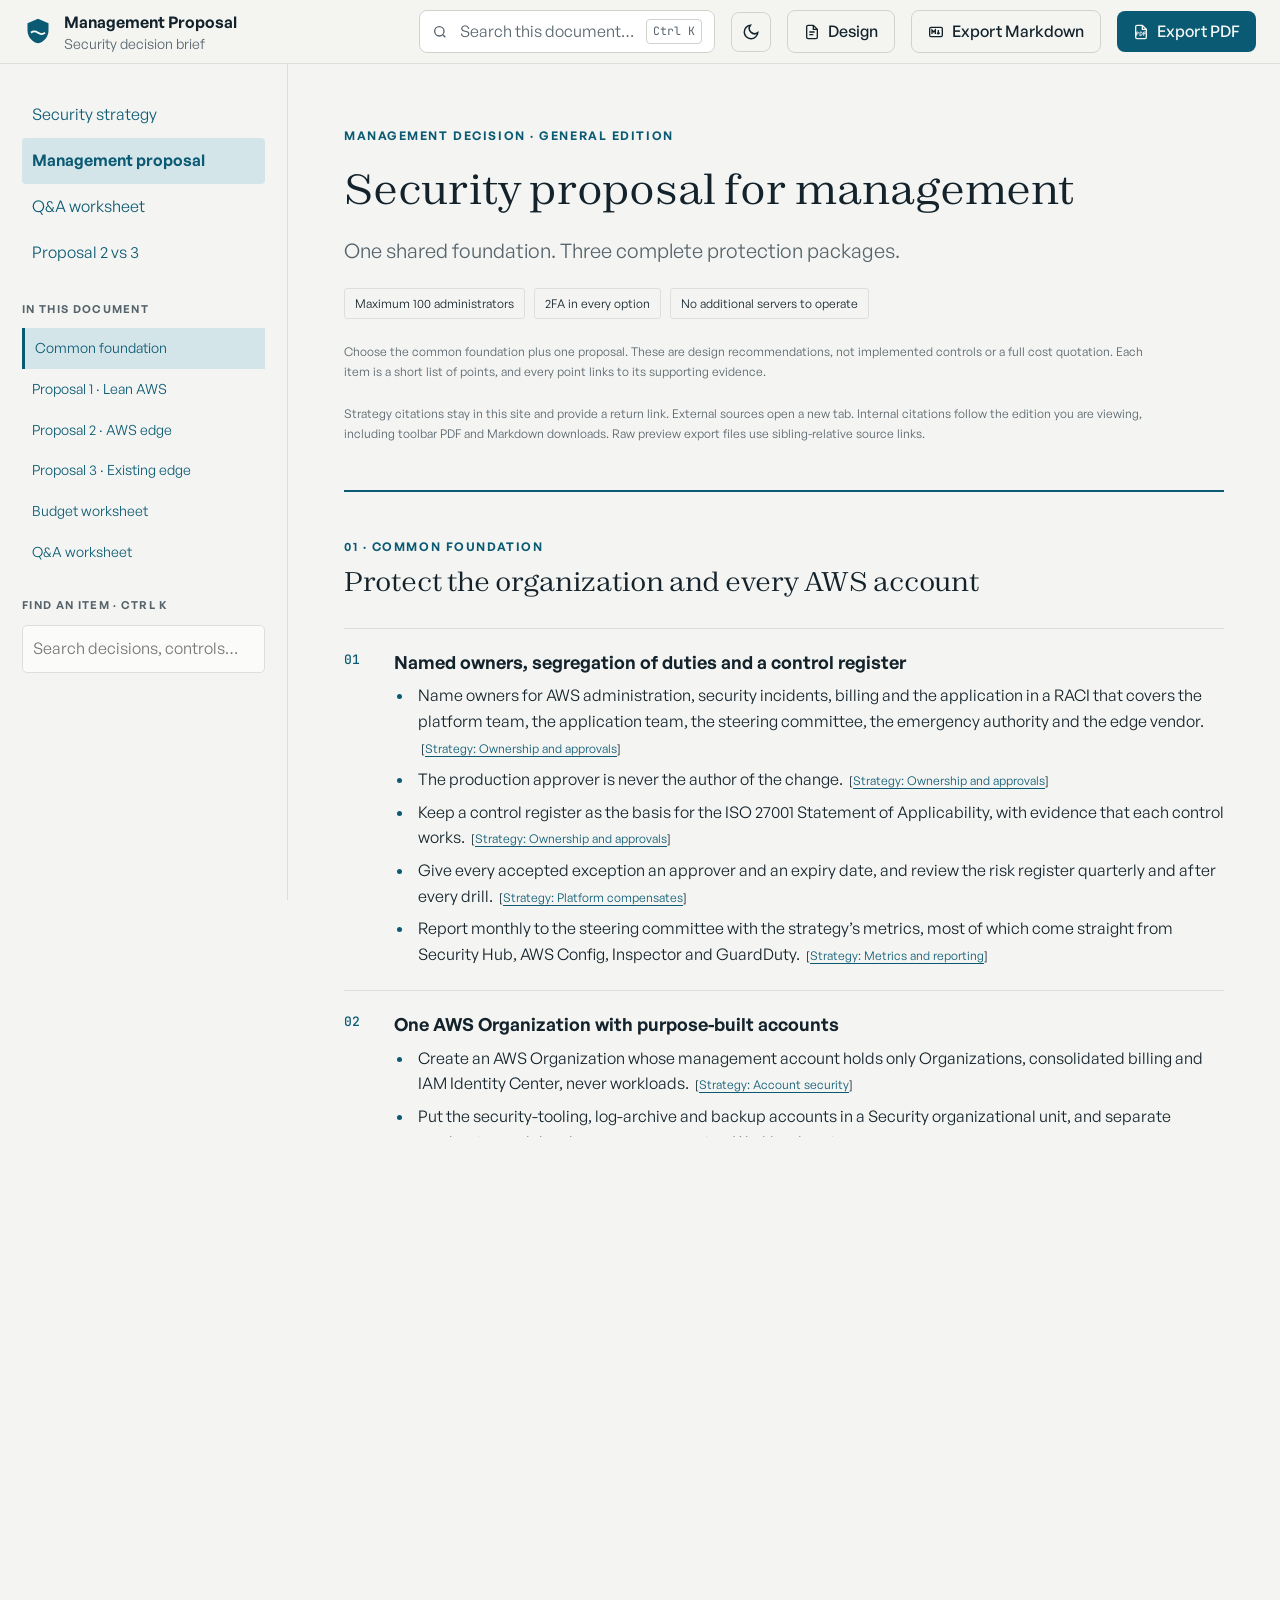
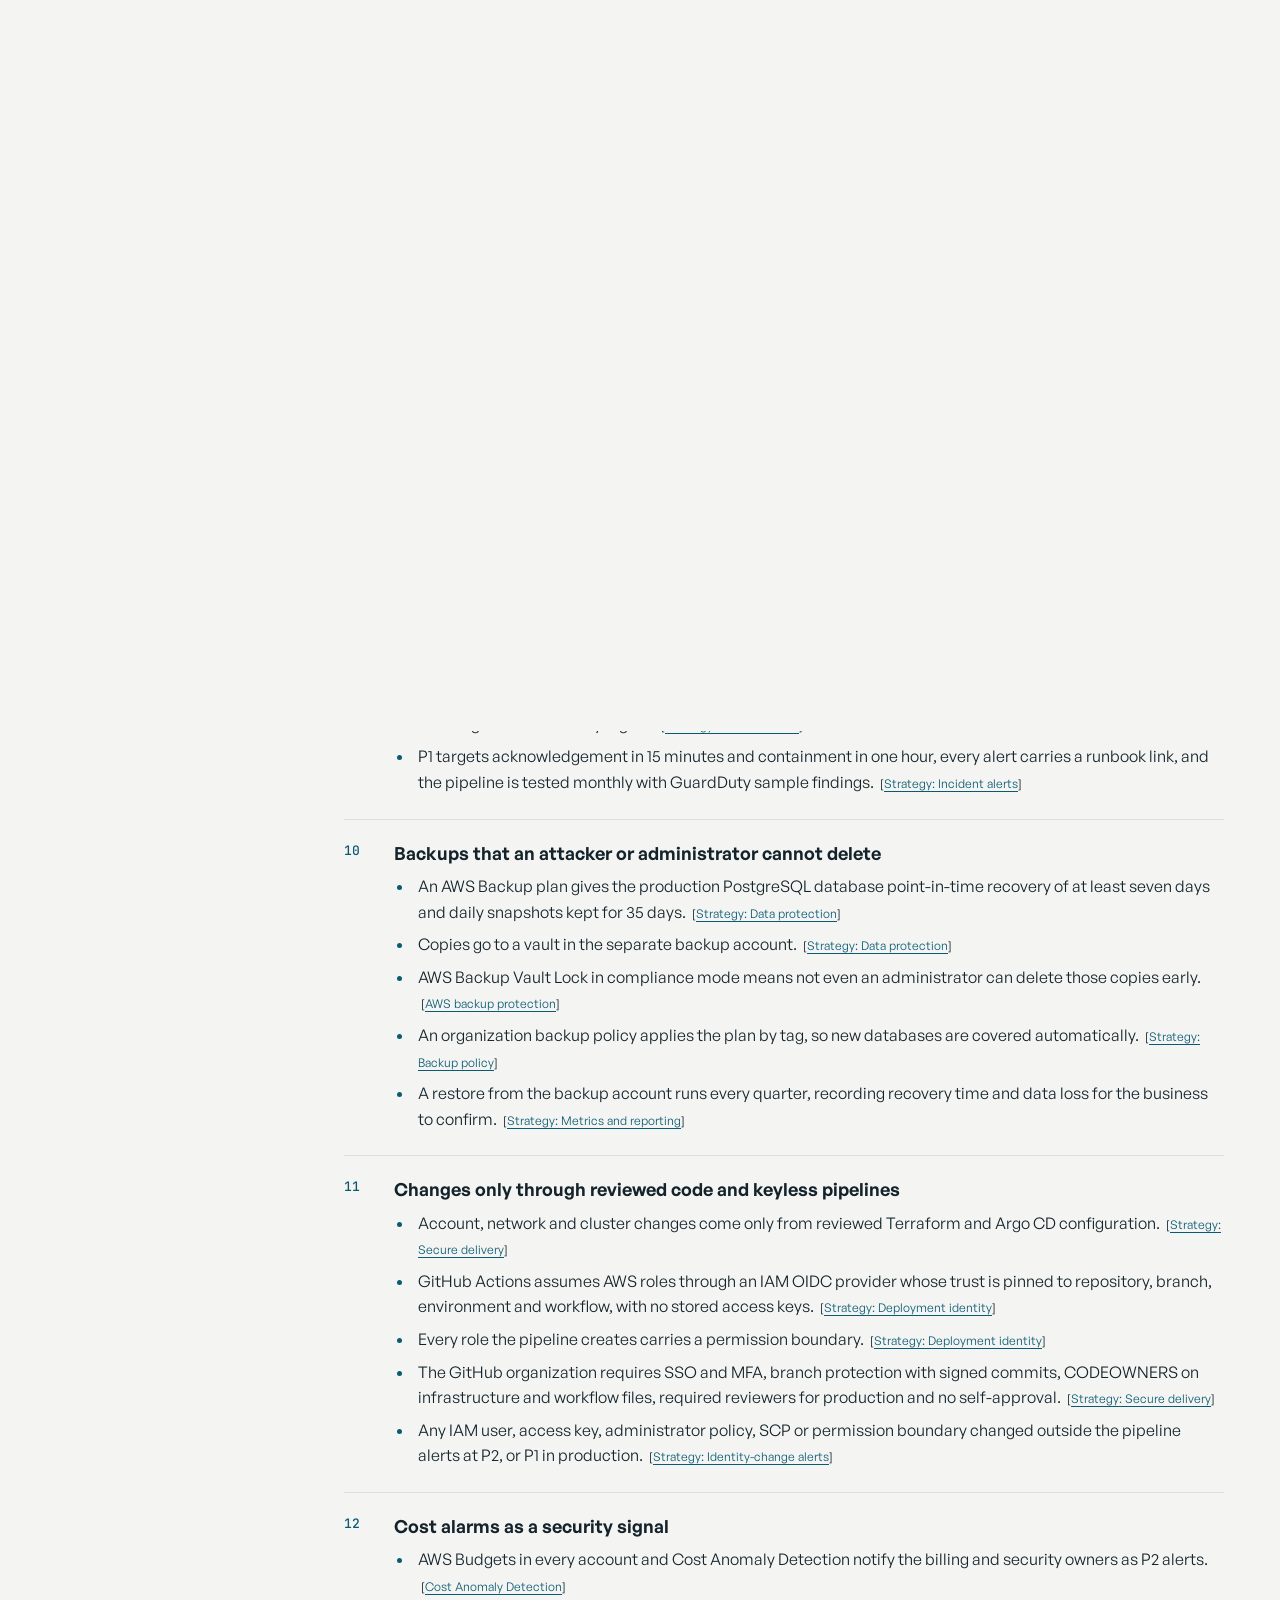
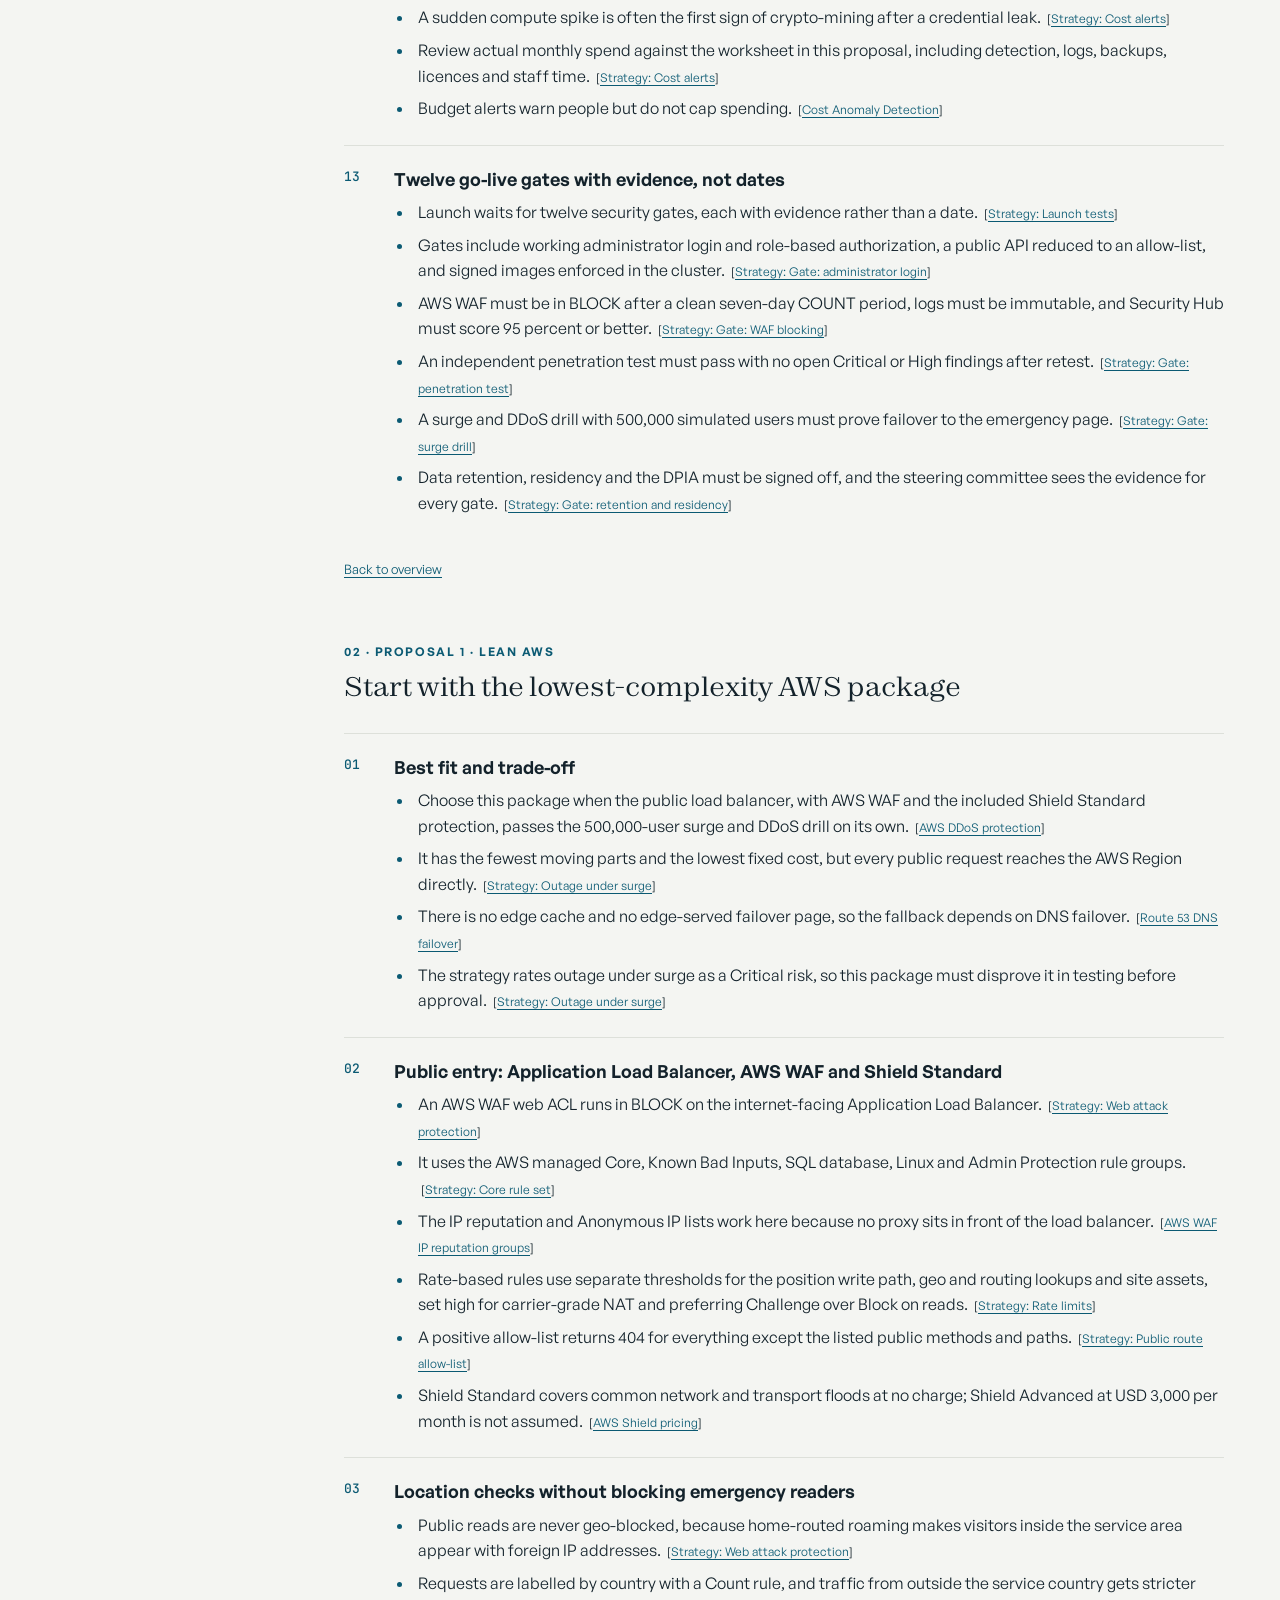
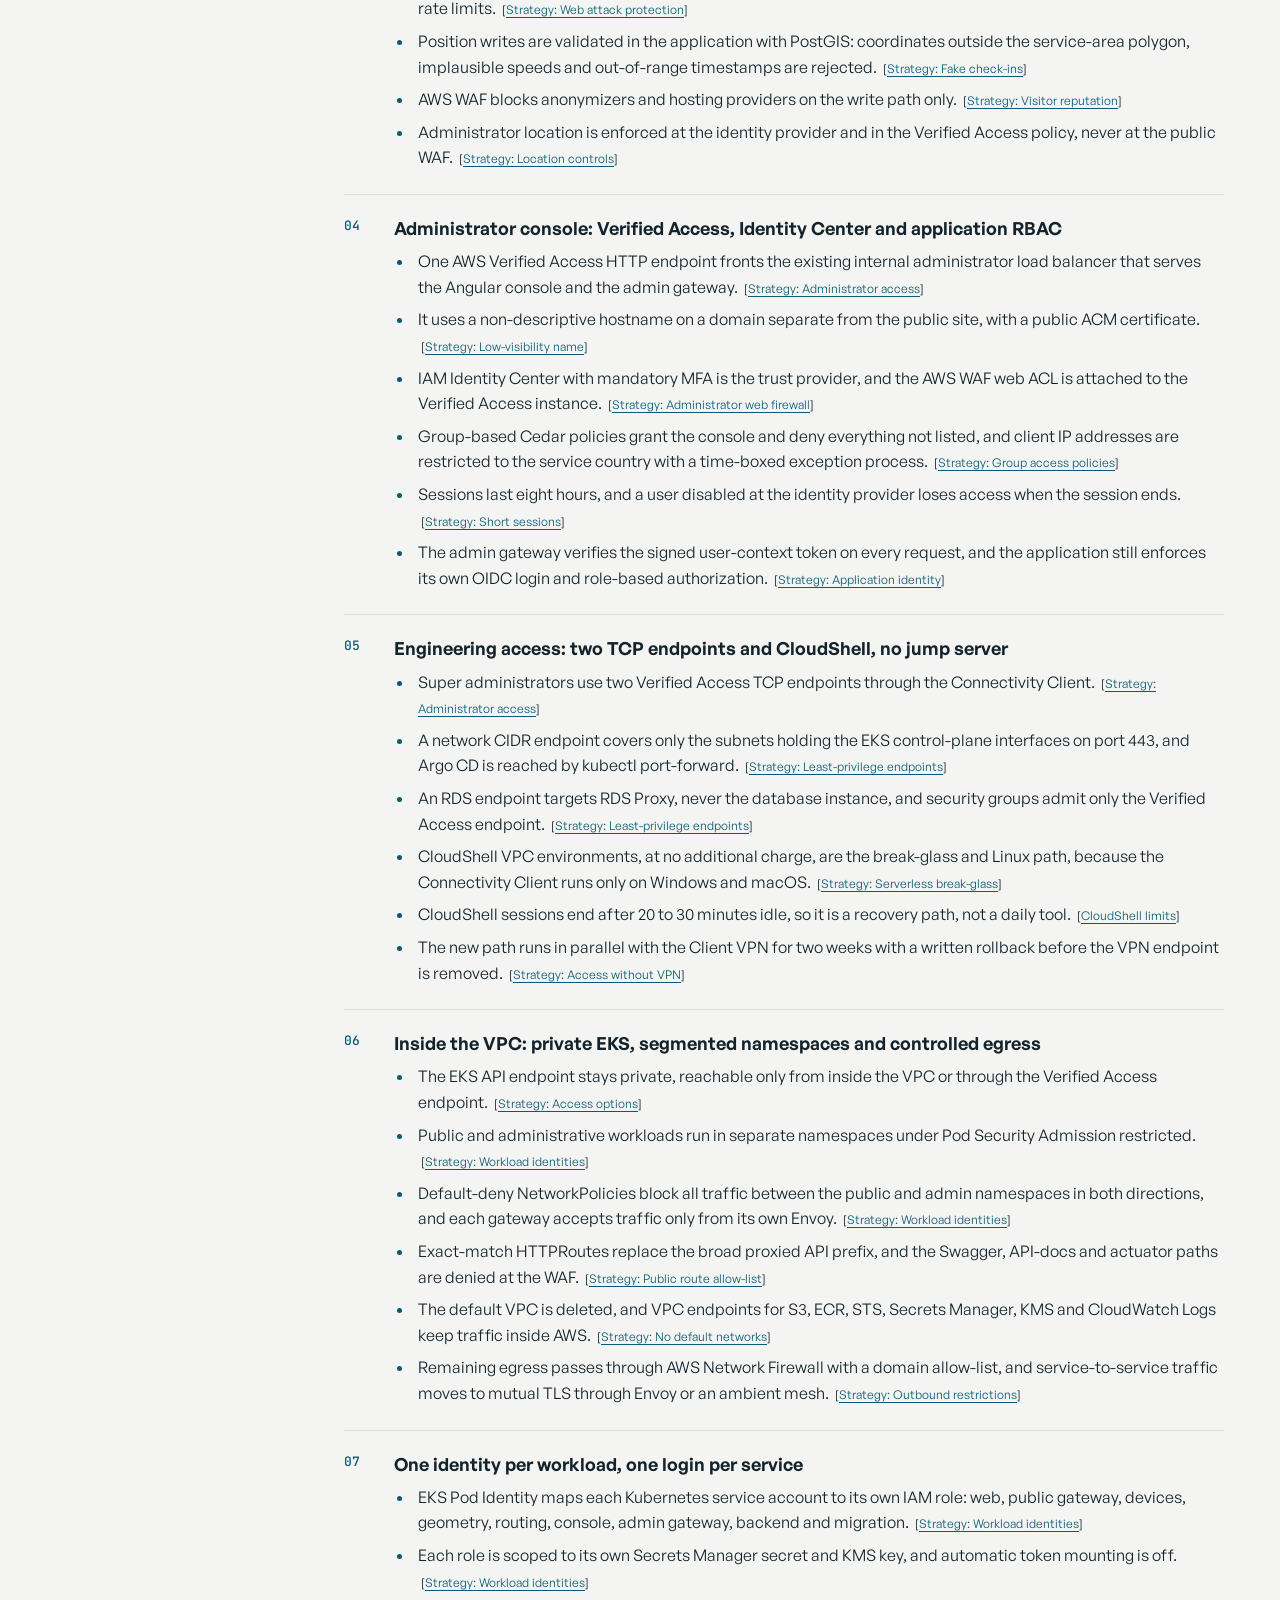
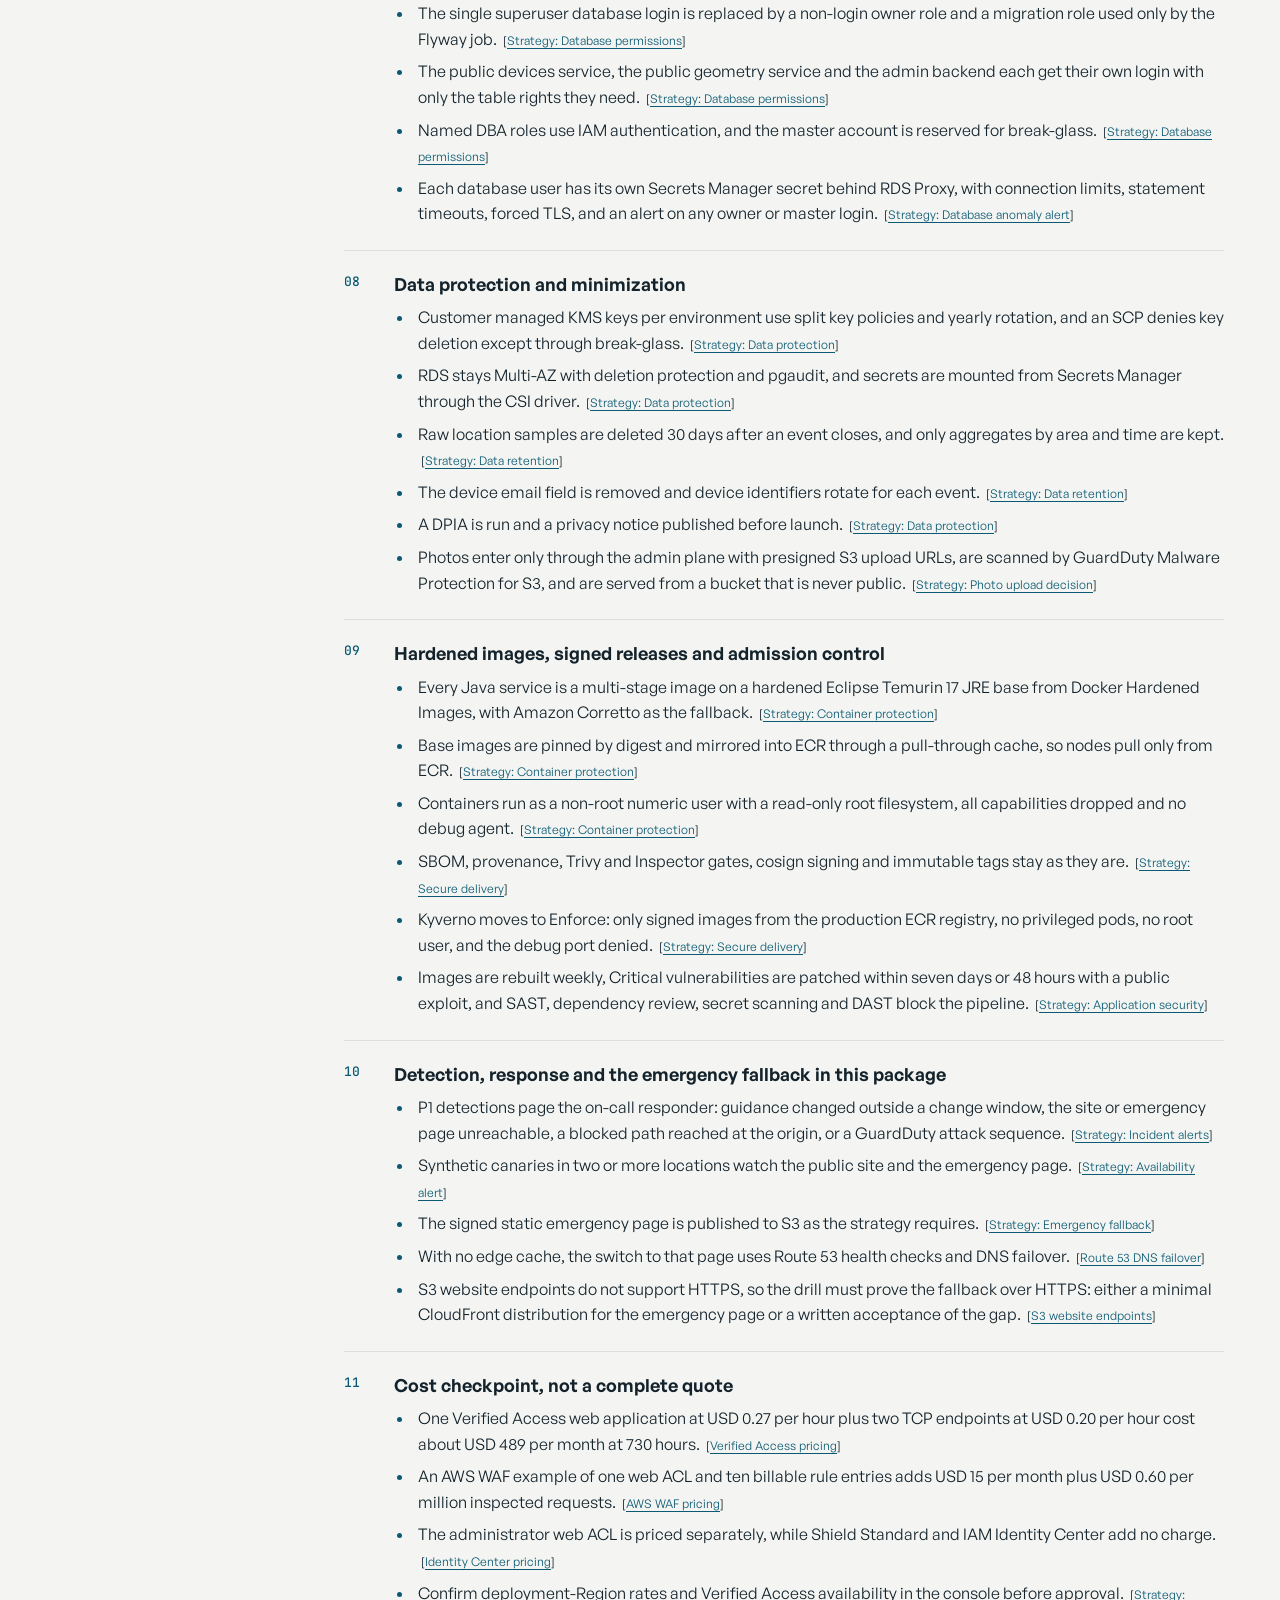
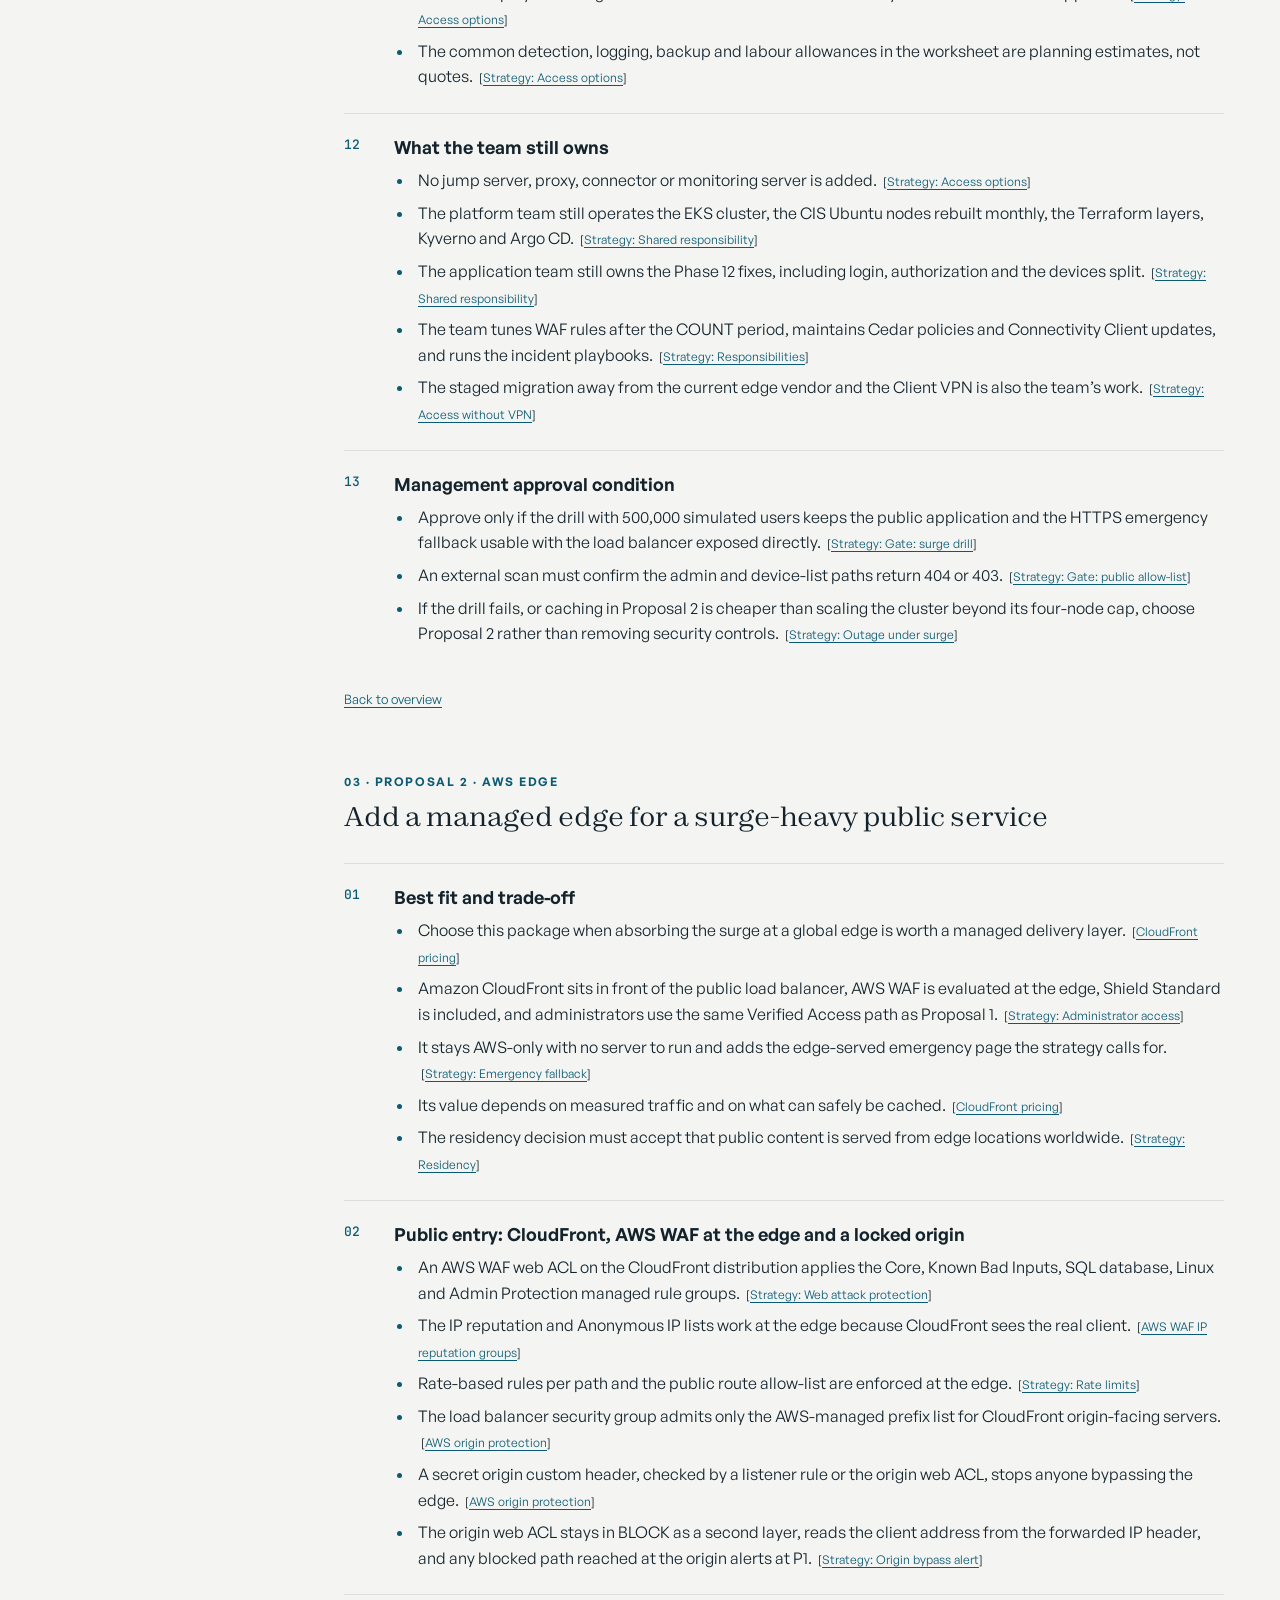
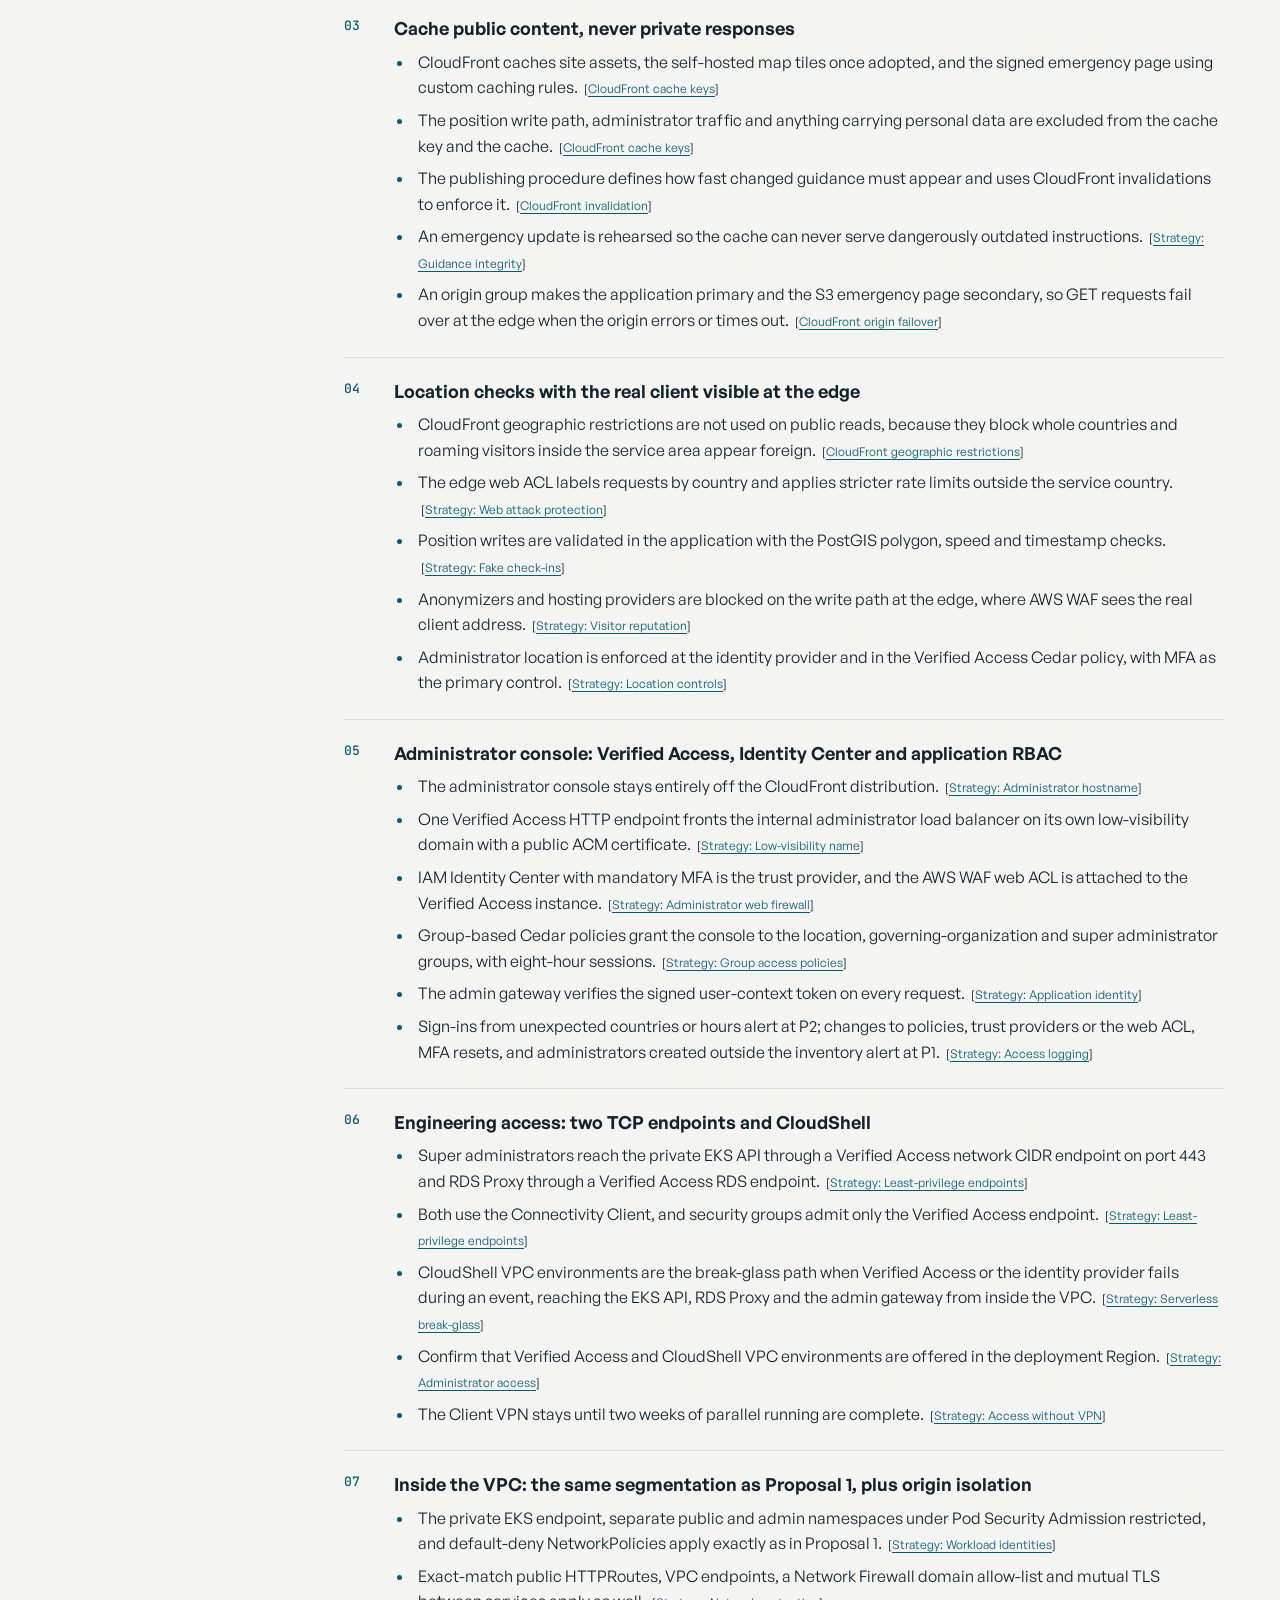
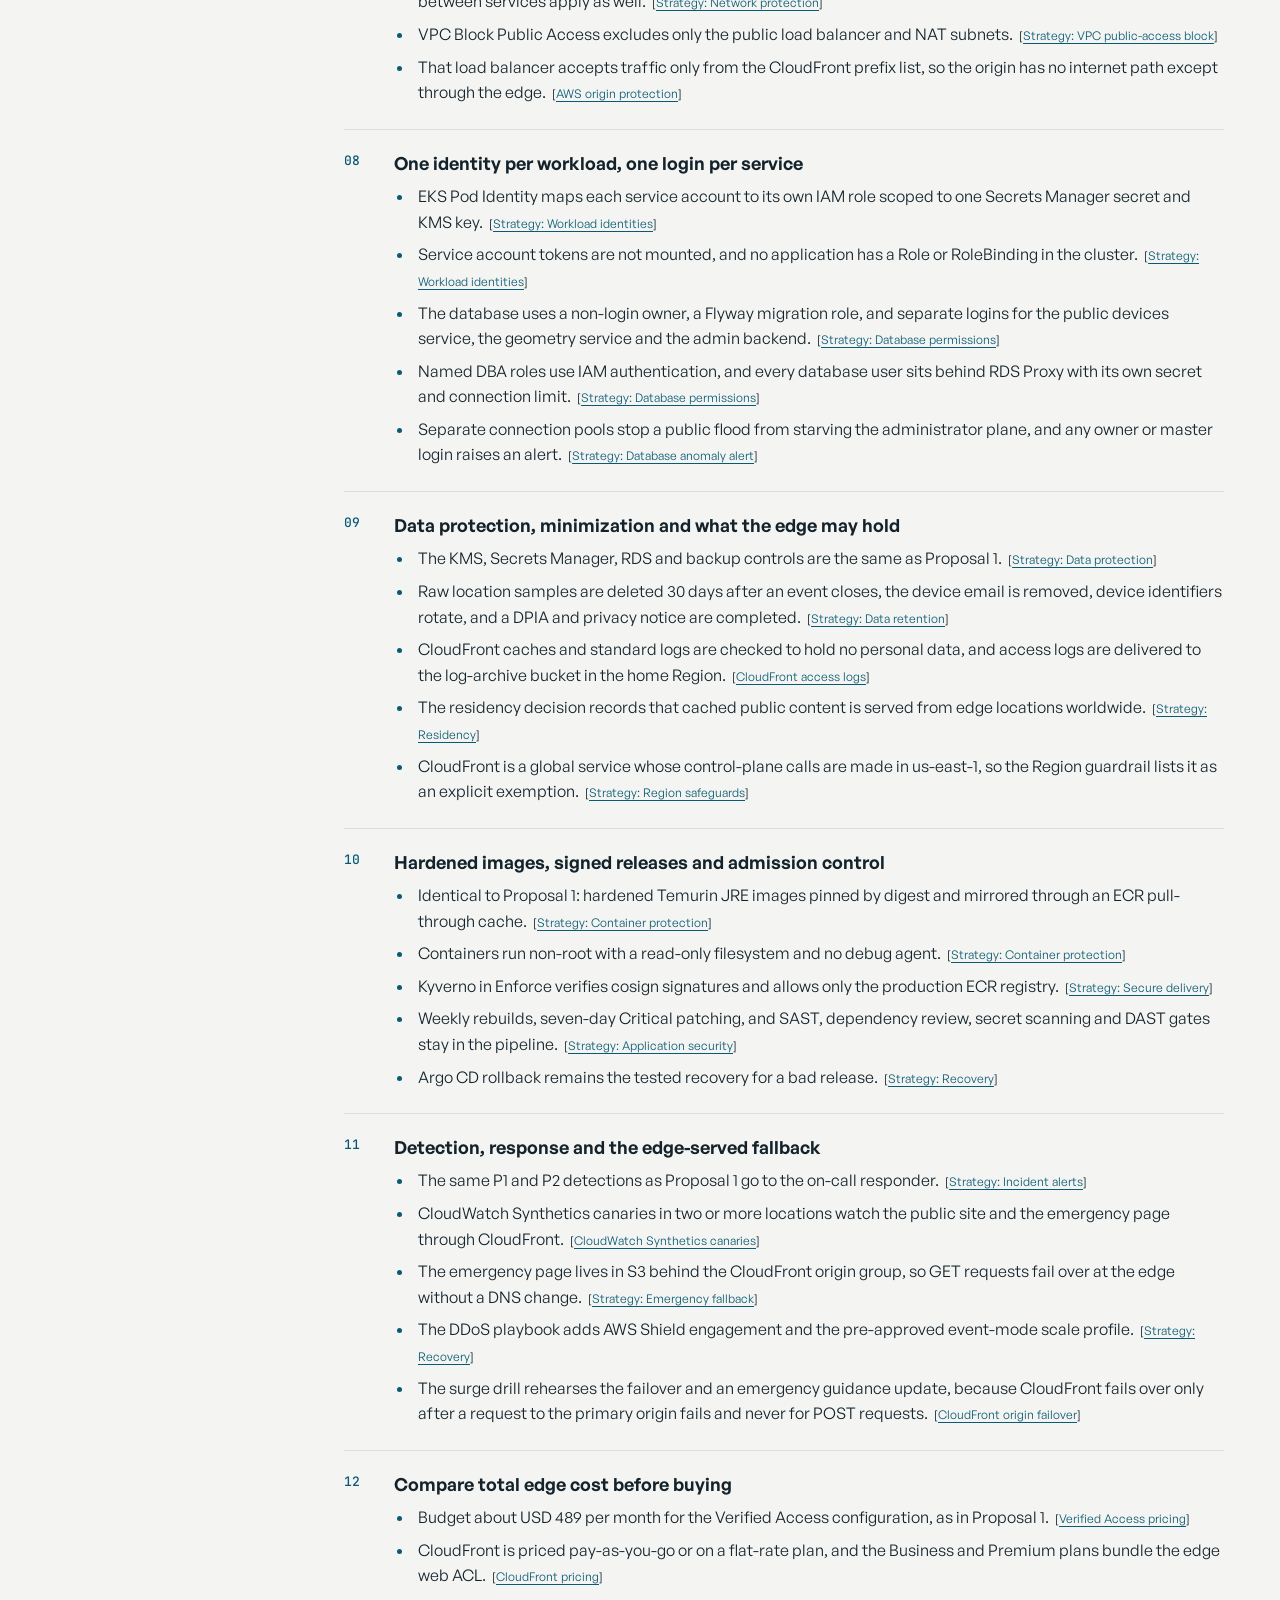
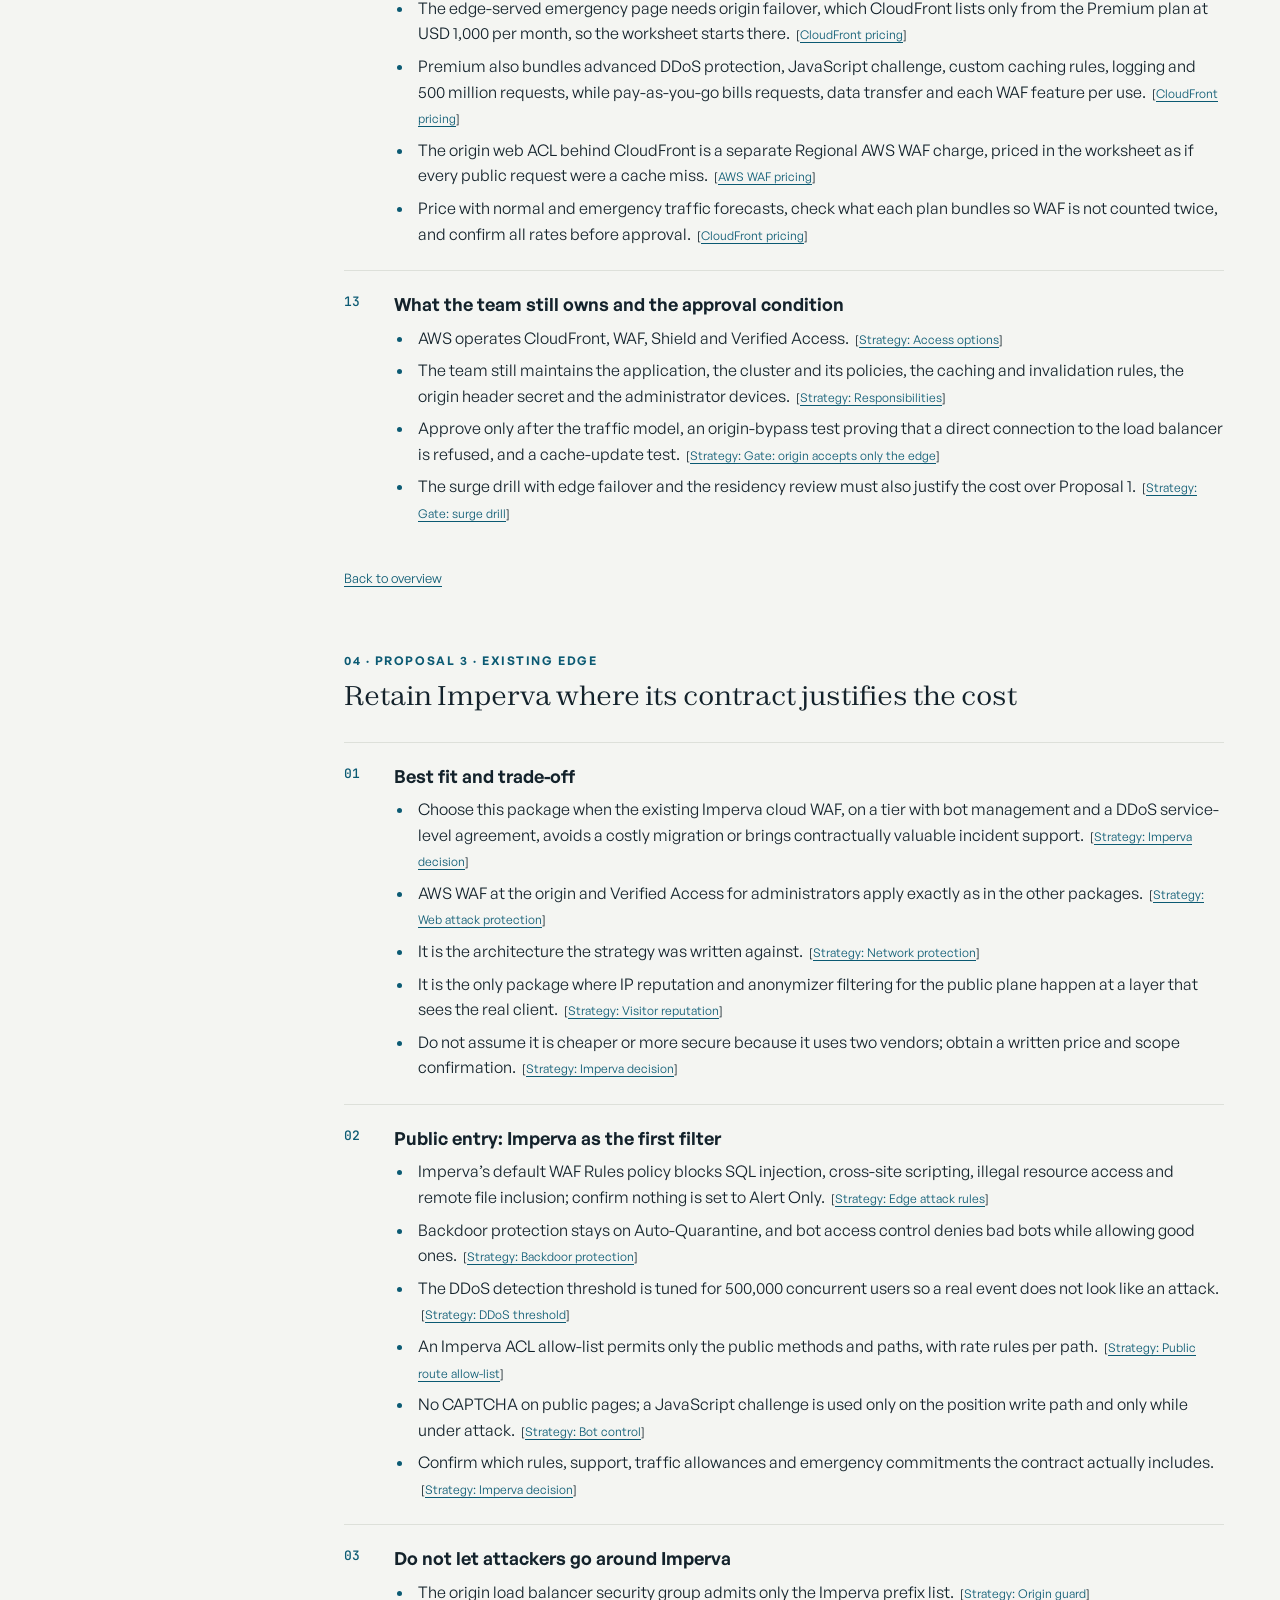
==== commit c659a2be: "Publish management proposal (build 19)" ====
--- a/proposal/index.html
+++ b/proposal/index.html
@@ -1,4 +1,4 @@
-<!doctype html><html lang="en" data-theme="light"><head><meta charset="utf-8"><meta name="viewport" content="width=device-width,initial-scale=1"><title>Security proposal for management</title><meta name="description" content="One shared foundation. Three complete protection packages."><link rel="stylesheet" href="styles.css?v=8"><link rel="stylesheet" href="toolbar.css?v=2"></head><body>
+<!doctype html><html lang="en" data-theme="light"><head><meta charset="utf-8"><script id="theme-boot">try{var t=localStorage.getItem('theme');if(t==='dark'||t==='light')document.documentElement.dataset.theme=t}catch(e){}</script><meta name="viewport" content="width=device-width,initial-scale=1"><title>Security proposal for management</title><meta name="description" content="One shared foundation. Three complete protection packages."><link rel="stylesheet" href="styles.css?v=8"><link rel="stylesheet" href="toolbar.css?v=2"></head><body>
 <header class="topbar document-toolbar">
   <button class="icon-btn menu-btn" id="menuBtn" aria-label="Open navigation" aria-expanded="false" aria-controls="sidebar"><svg viewBox="0 0 24 24" fill="none" stroke="currentColor" stroke-width="2" aria-hidden="true" focusable="false"><path d="M4 7h16M4 12h16M4 17h16"/></svg></button>
   <a href="#top" class="brand" aria-label="Management Proposal home"><svg viewBox="0 0 32 32" aria-hidden="true" focusable="false"><path d="M16 2 4 7v8c0 7.5 5.1 13.4 12 15 6.9-1.6 12-7.5 12-15V7z" fill="currentColor"/><path d="M8 18c2.5-2 5-2 8 0s5.5 2 8 0" stroke="#fff" stroke-width="2" fill="none"/></svg><span class="name">Management Proposal<small>Security decision brief</small></span></a>
@@ -25,4 +25,4 @@
 <div id="budget-selected" aria-live="polite"></div><div class="budget-table-wrap"><table class="budget-table comparison"><thead><tr><th>Common + option</th><th>Monthly</th><th>Yearly recurring</th><th>One-time</th></tr></thead><tbody><tr><th scope="row">Proposal 1</th><td data-total="1-monthly"></td><td data-total="1-annual"></td><td data-total="1-oneTime"></td></tr><tr><th scope="row">Proposal 2</th><td data-total="2-monthly"></td><td data-total="2-annual"></td><td data-total="2-oneTime"></td></tr><tr><th scope="row">Proposal 3</th><td data-total="3-monthly"></td><td data-total="3-annual"></td><td data-total="3-oneTime"></td></tr></tbody></table></div>
 <p class="budget-note">Totals are incremental security planning estimates, not a full website-running-cost quote. Existing application hosting, load balancers, database and cluster capacity, taxes and general internet delivery are excluded unless explicitly included in a package; do not count the same cost twice.</p>
 <p class="budget-note">The Common usage allowance includes a starter amount for access data processing and connection charges; increase it when usage is known. Confirm licences, emergency capacity, retention volumes, support and migration scope before approval; the estimate includes no contingency or separately purchased 24/7 response service.</p>
-<button type="button" id="budget-reset" class="no-print">Reset worksheet</button><p class="budget-note no-print">Edits stay only in this tab and are not published or saved. Markdown export includes your edits; PDF export opens the print dialog when values change so you can save the current proposal as PDF.</p></div></section><section class="section worksheet-entry" id="questions"><div class="eyebrow">Management preparation</div><h2>Questions and answers worksheet</h2><p>A separate, self-contained worksheet with 50 detailed Q&amp;As covering the Common foundation, administrator access, all three options, internal controls and budget qualifications. Use it during management discussions without needing the full proposal open.</p><div class="worksheet-actions no-print"><a class="button primary" data-qa href="questions.html">Open Q&amp;A worksheet</a><a class="button download" data-qa href="management-qa.md" download="management-qa.md">Q&amp;A Markdown</a><a class="button download" data-qa href="management-qa.pdf" download="management-qa.pdf">Q&amp;A PDF</a></div><p class="print-only">Read the <a data-source-path="proposal/questions.html" href="https://talorlik.github.io/cloud-and-web-security/proposal/questions.html">Q&amp;A worksheet</a>, or download its separate <a data-source-path="proposal/management-qa.md" href="https://talorlik.github.io/cloud-and-web-security/proposal/management-qa.md">Markdown</a> and <a data-source-path="proposal/management-qa.pdf" href="https://talorlik.github.io/cloud-and-web-security/proposal/management-qa.pdf">PDF</a>.</p><p class="export-note">The worksheet exports contain only the Q&amp;As, not the full proposal. Cost answers use the saved starting estimates, not unsaved browser edits, and identify gaps that must be resolved before budget approval.</p></section><footer>Management proposal · General edition · Separate from the security strategy · Pricing assumptions: 730 hours per month; cited example rates, not a complete deployment-region quote.</footer></main></div><div id="status" class="status" role="status"></div><script src="document-links.js?v=2"></script><script src="budget.js?v=6"></script><script src="app.js?v=8"></script></body></html>+<button type="button" id="budget-reset" class="no-print">Reset worksheet</button><p class="budget-note no-print">Edits stay only in this tab and are not published or saved. Markdown export includes your edits; PDF export opens the print dialog when values change so you can save the current proposal as PDF.</p></div></section><section class="section worksheet-entry" id="questions"><div class="eyebrow">Management preparation</div><h2>Questions and answers worksheet</h2><p>A separate, self-contained worksheet with 50 detailed Q&amp;As covering the Common foundation, administrator access, all three options, internal controls and budget qualifications. Use it during management discussions without needing the full proposal open.</p><div class="worksheet-actions no-print"><a class="button primary" data-qa href="questions.html">Open Q&amp;A worksheet</a><a class="button download" data-qa href="management-qa.md" download="management-qa.md">Q&amp;A Markdown</a><a class="button download" data-qa href="management-qa.pdf" download="management-qa.pdf">Q&amp;A PDF</a></div><p class="print-only">Read the <a data-source-path="proposal/questions.html" href="https://talorlik.github.io/cloud-and-web-security/proposal/questions.html">Q&amp;A worksheet</a>, or download its separate <a data-source-path="proposal/management-qa.md" href="https://talorlik.github.io/cloud-and-web-security/proposal/management-qa.md">Markdown</a> and <a data-source-path="proposal/management-qa.pdf" href="https://talorlik.github.io/cloud-and-web-security/proposal/management-qa.pdf">PDF</a>.</p><p class="export-note">The worksheet exports contain only the Q&amp;As, not the full proposal. Cost answers use the saved starting estimates, not unsaved browser edits, and identify gaps that must be resolved before budget approval.</p></section><footer>Management proposal · General edition · Separate from the security strategy · Pricing assumptions: 730 hours per month; cited example rates, not a complete deployment-region quote.</footer></main></div><div id="status" class="status" role="status"></div><script src="document-links.js?v=2"></script><script src="budget.js?v=6"></script><script src="app.js?v=9"></script></body></html>
--- a/proposal/styles.css
+++ b/proposal/styles.css
@@ -1,4 +1,4 @@
-@import url('https://api.fontshare.com/v2/css?f[]=zodiak@400,500&f[]=general-sans@400,500,600&display=swap');
+@import url('fonts.css?v=1');
 @import url('https://fonts.googleapis.com/css2?family=JetBrains+Mono:wght@400;600;700&display=swap');
 :root{--bg:#f4f5f2;--surface:#fbfbf9;--text:#13222b;--muted:#56636b;--line:#dde0da;--accent:#0b5a73;--soft:#d4e5ea;--serif:'Zodiak',Georgia,serif;font-family:'General Sans','Inter',system-ui,sans-serif;color:var(--text);background:var(--bg);font-size:16px;line-height:1.62;scroll-behavior:smooth;scroll-padding-top:84px}
 :root[data-theme=dark]{--bg:#0b161c;--surface:#0f1d24;--text:#dbe5e7;--muted:#94a6ad;--line:#1f343d;--accent:#5fb3cc;--soft:#163a47}
